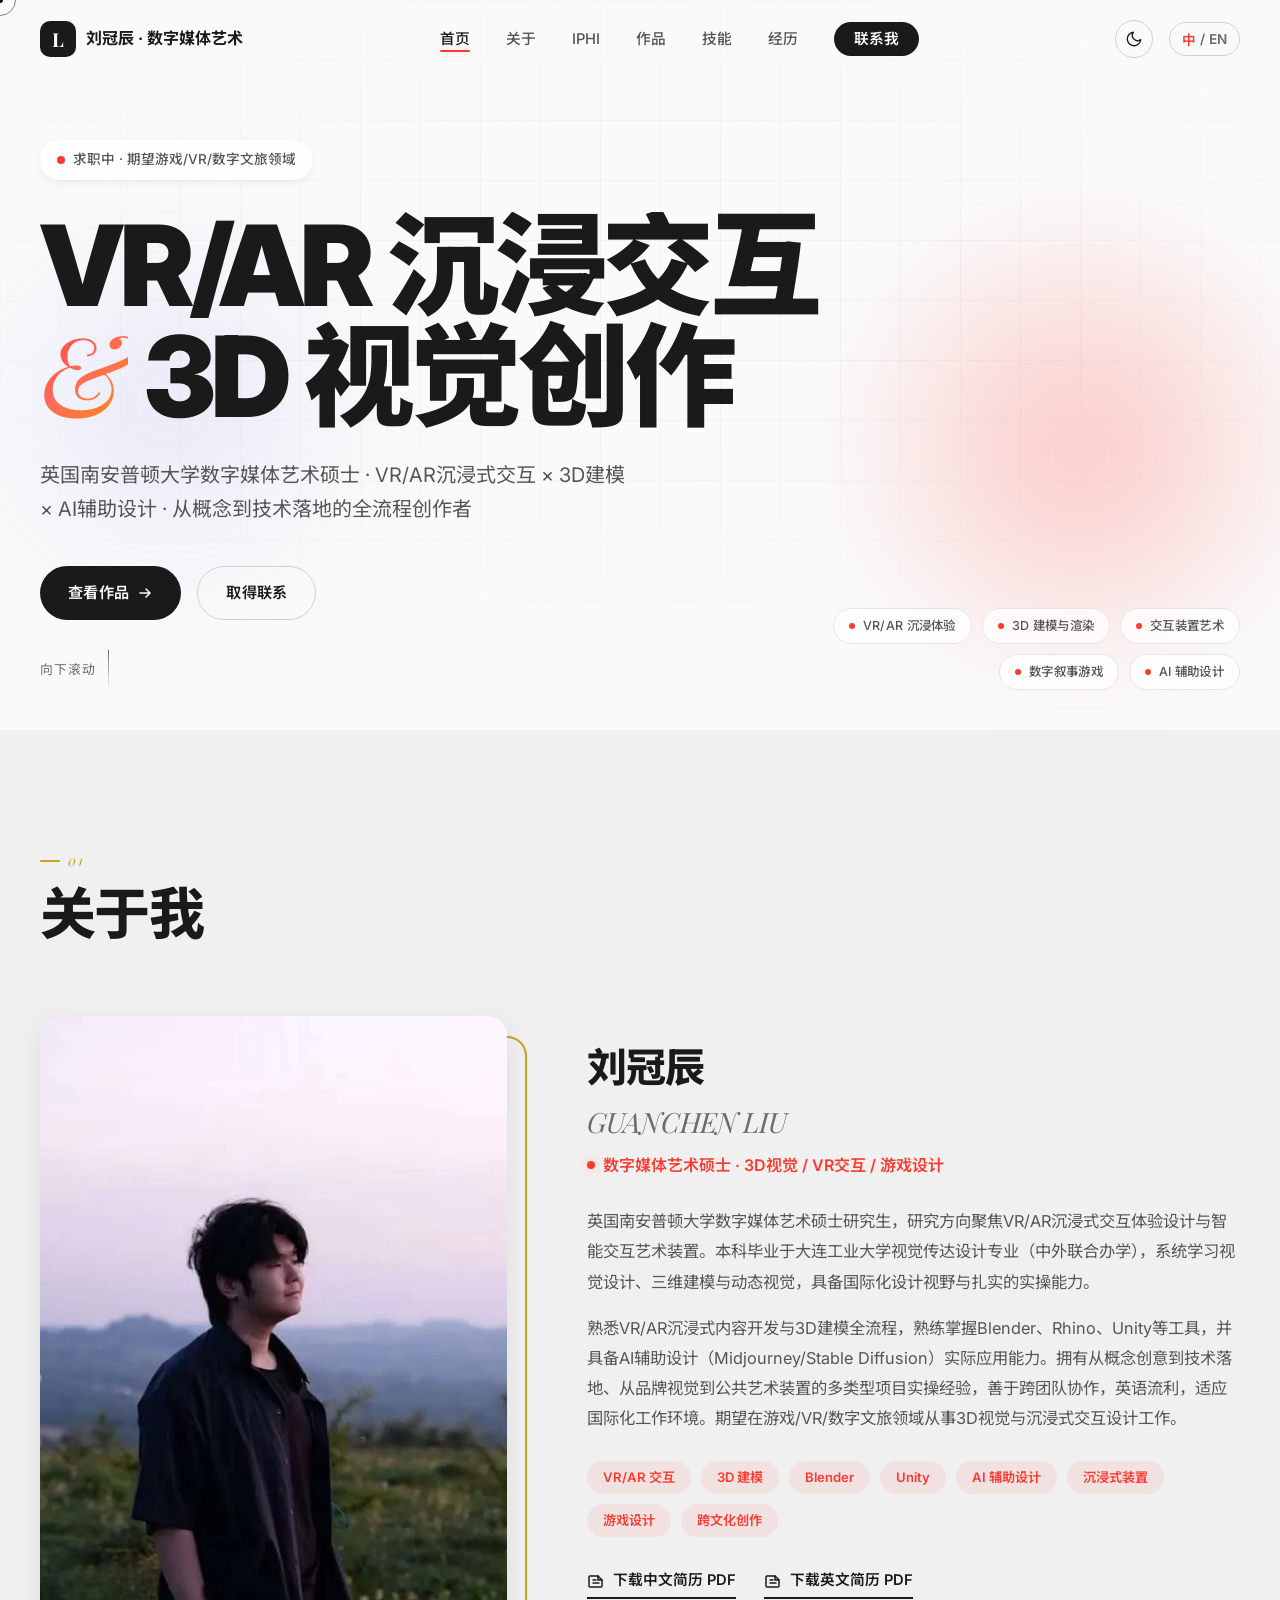
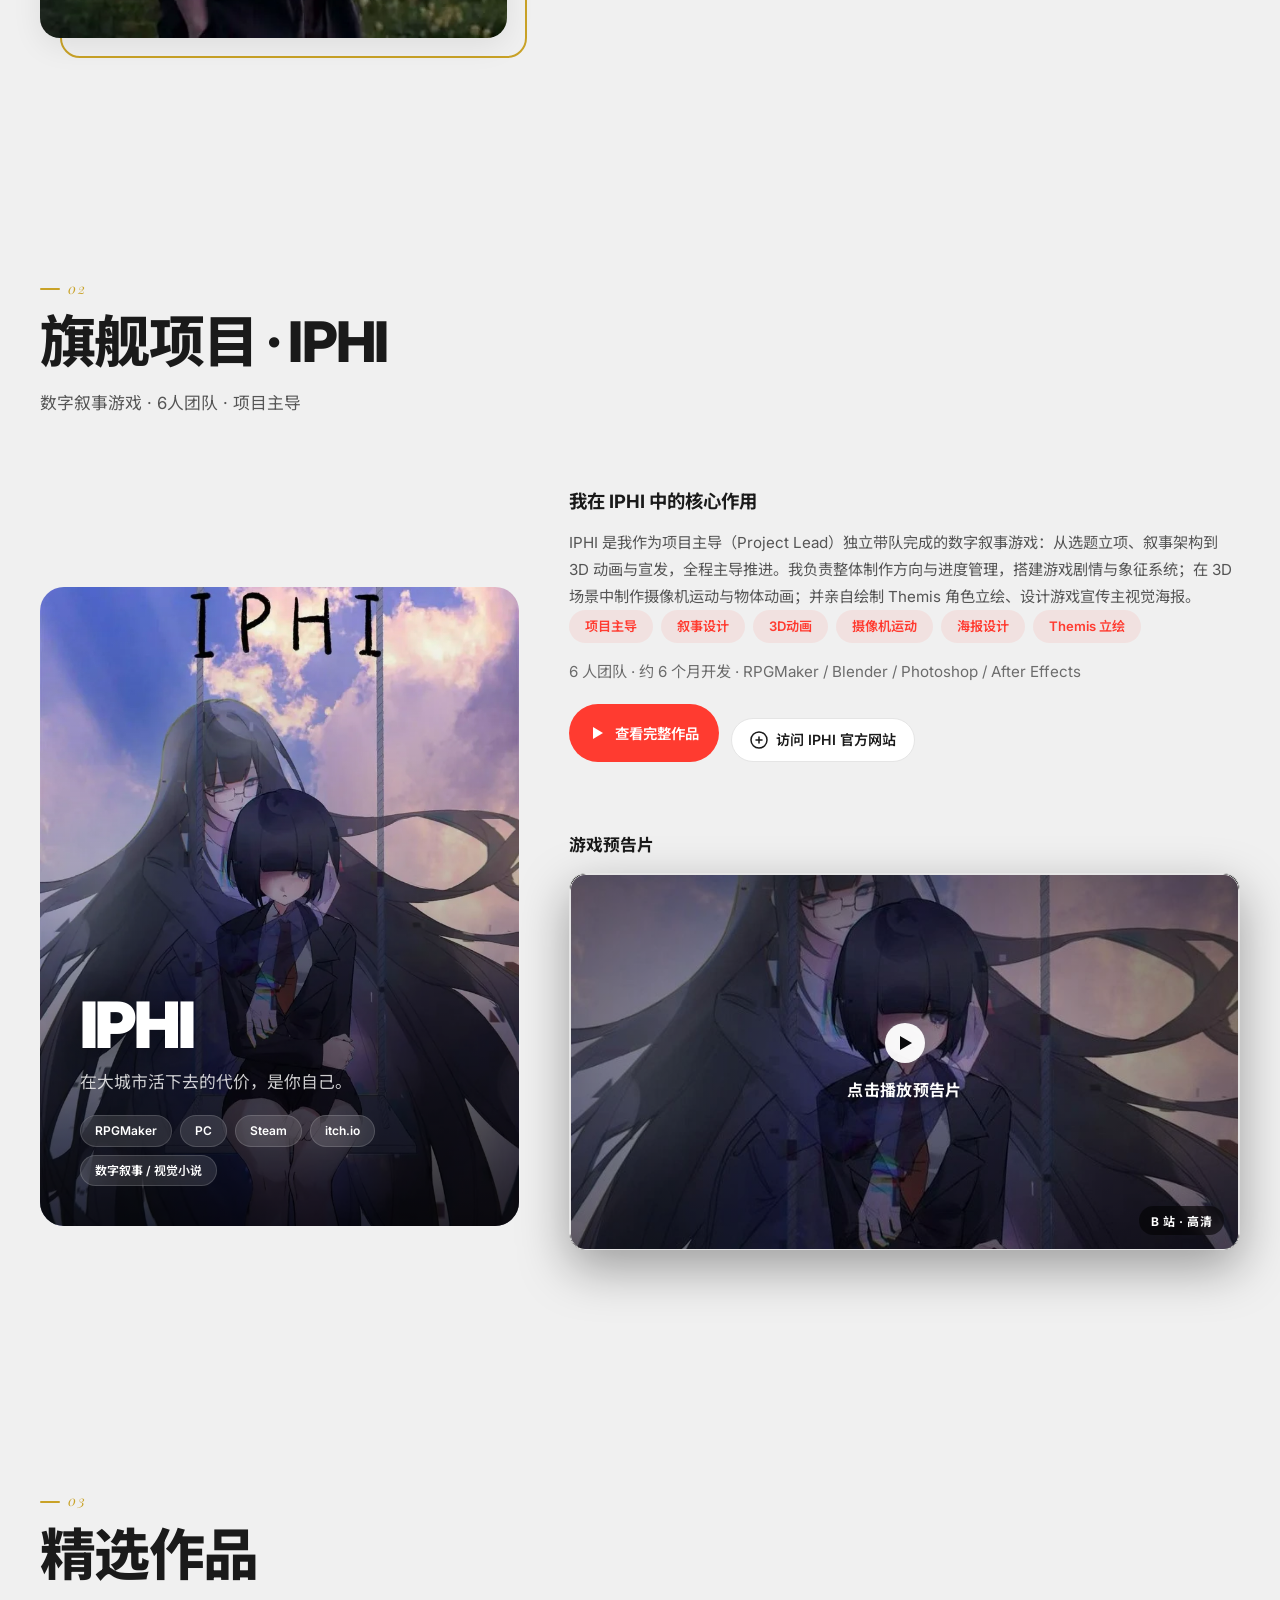
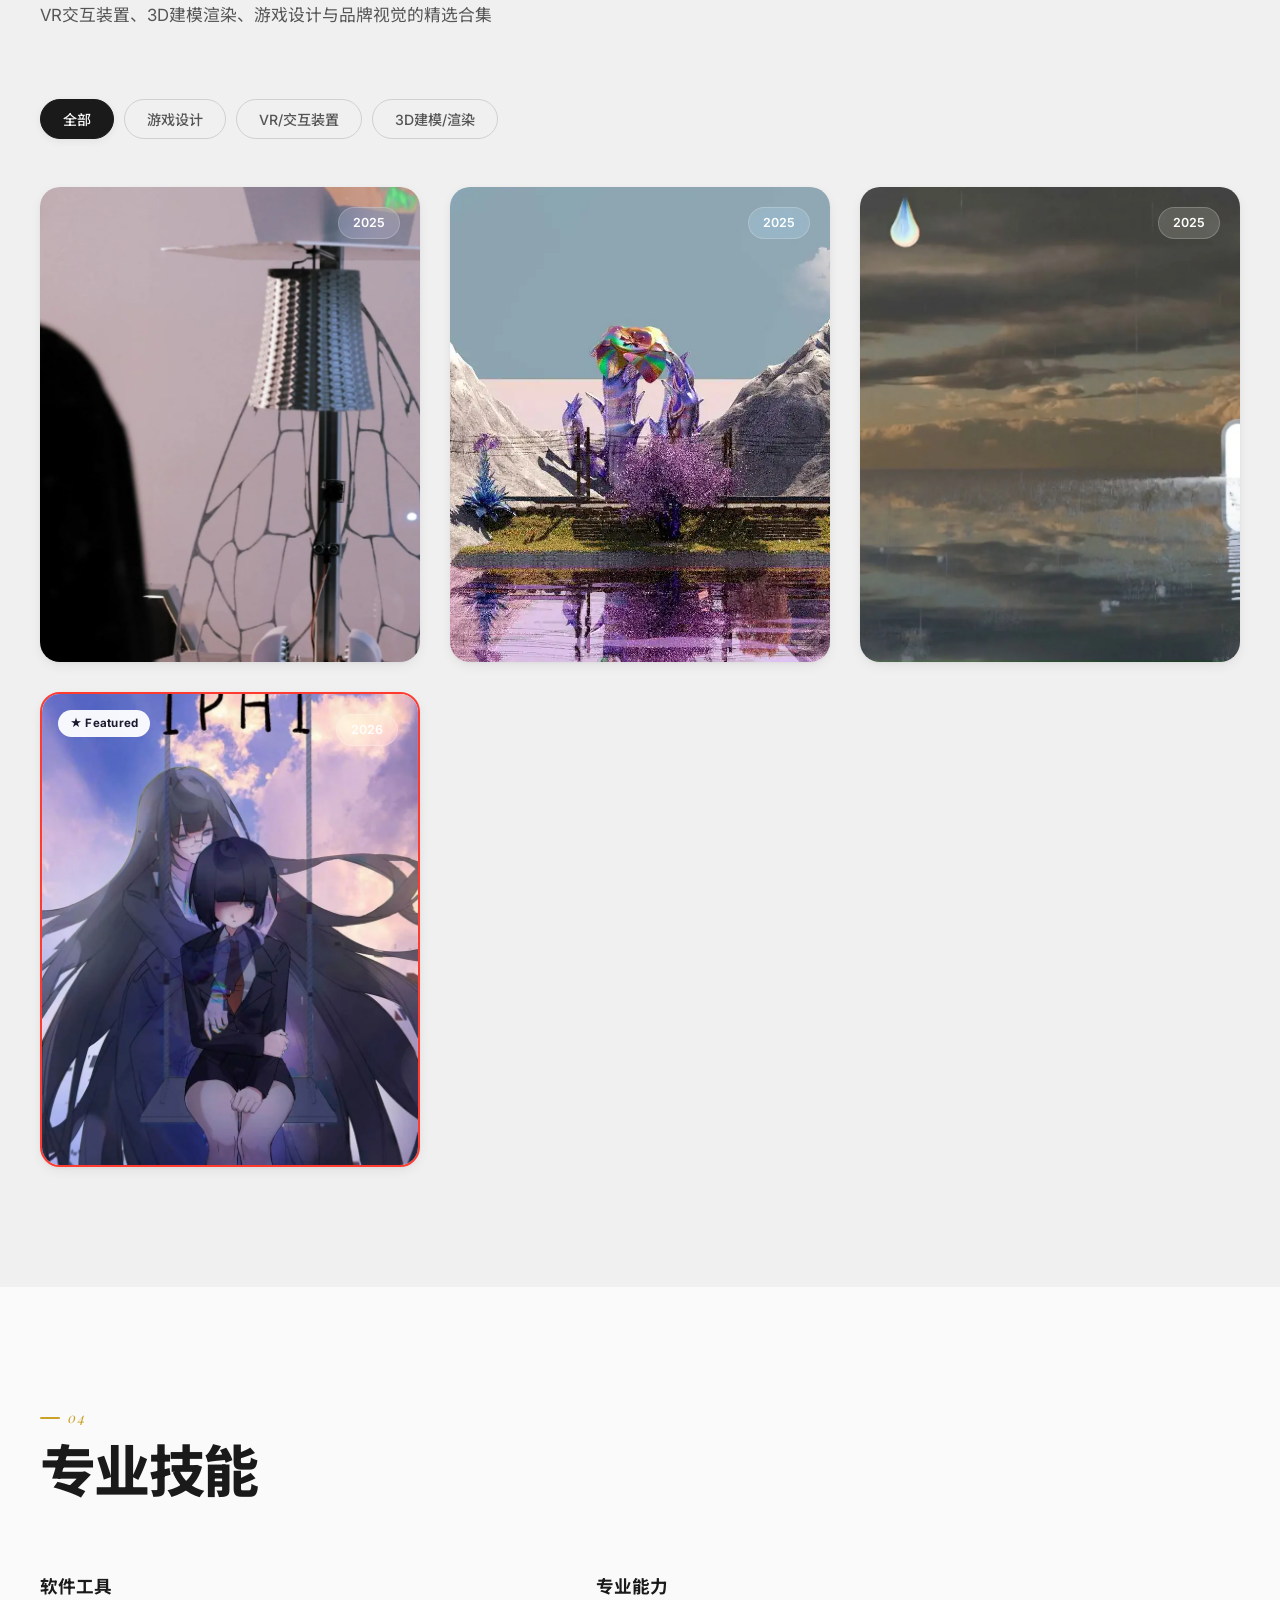
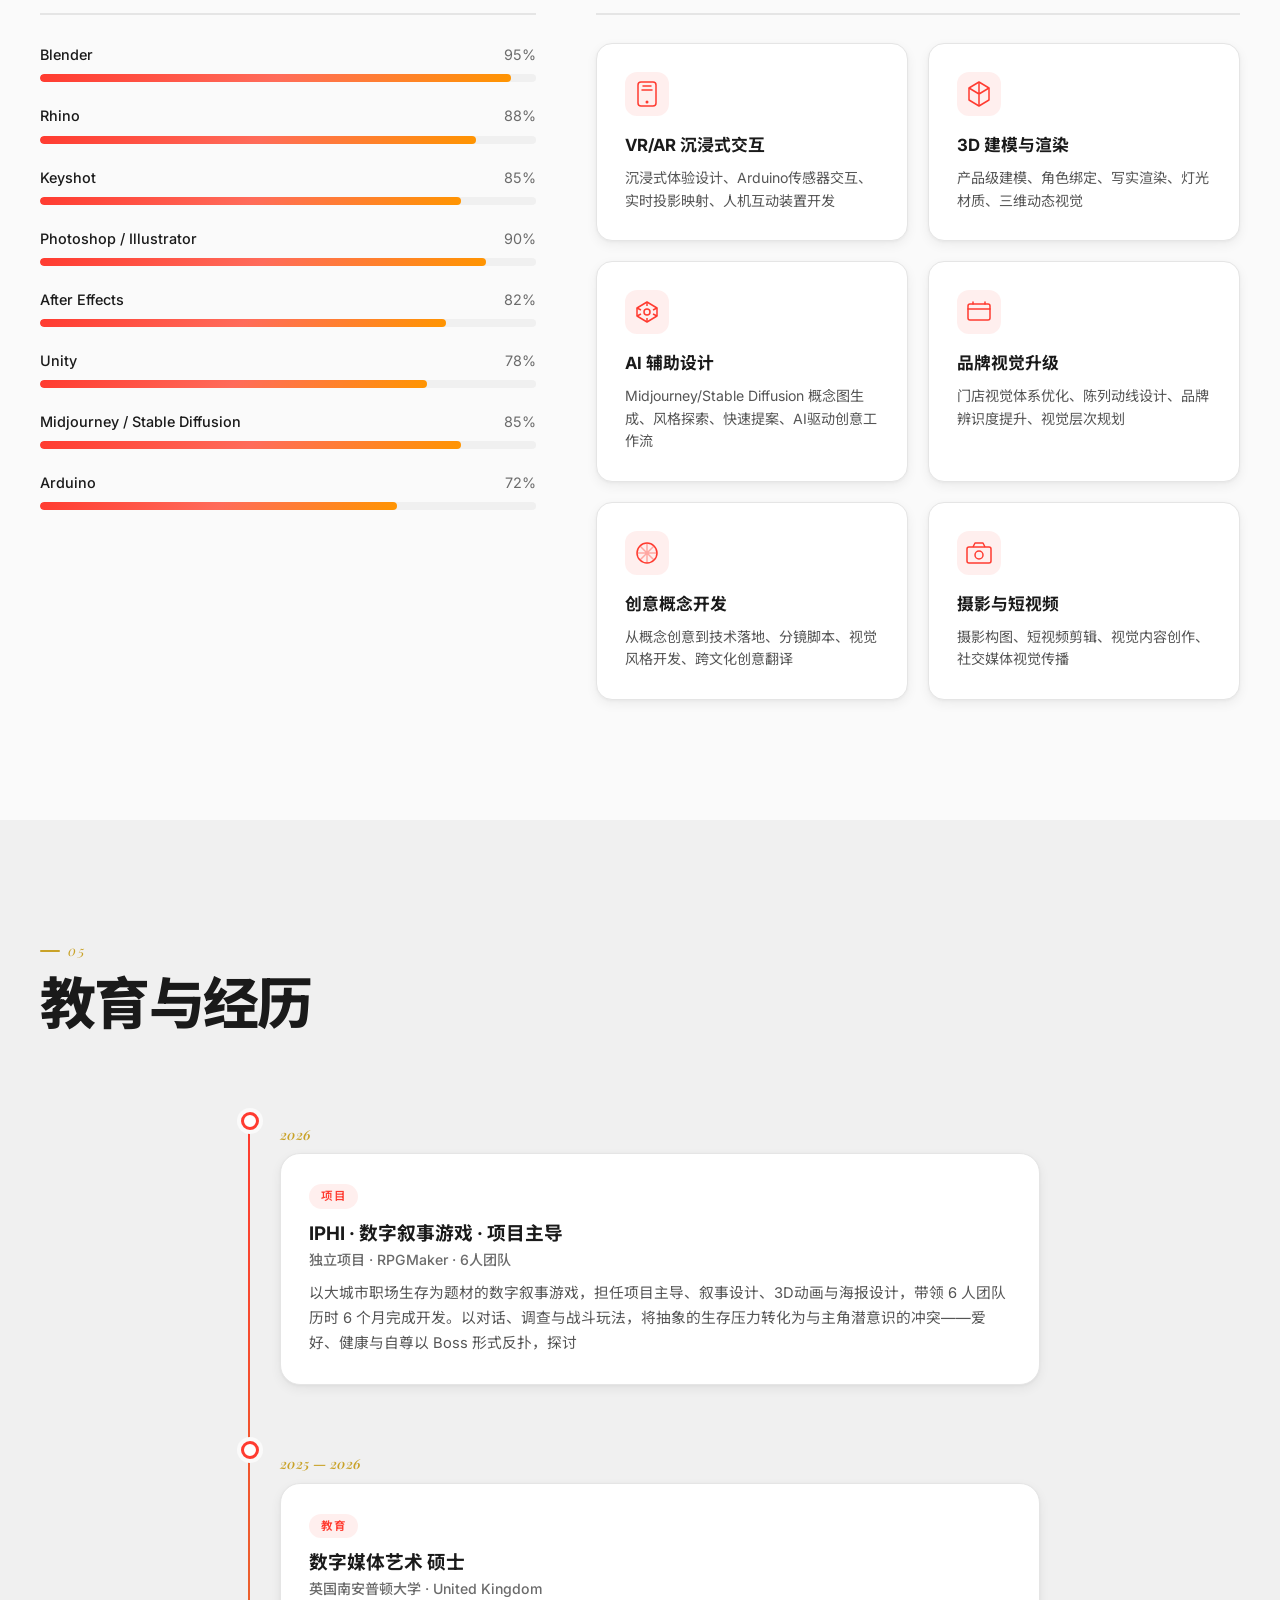
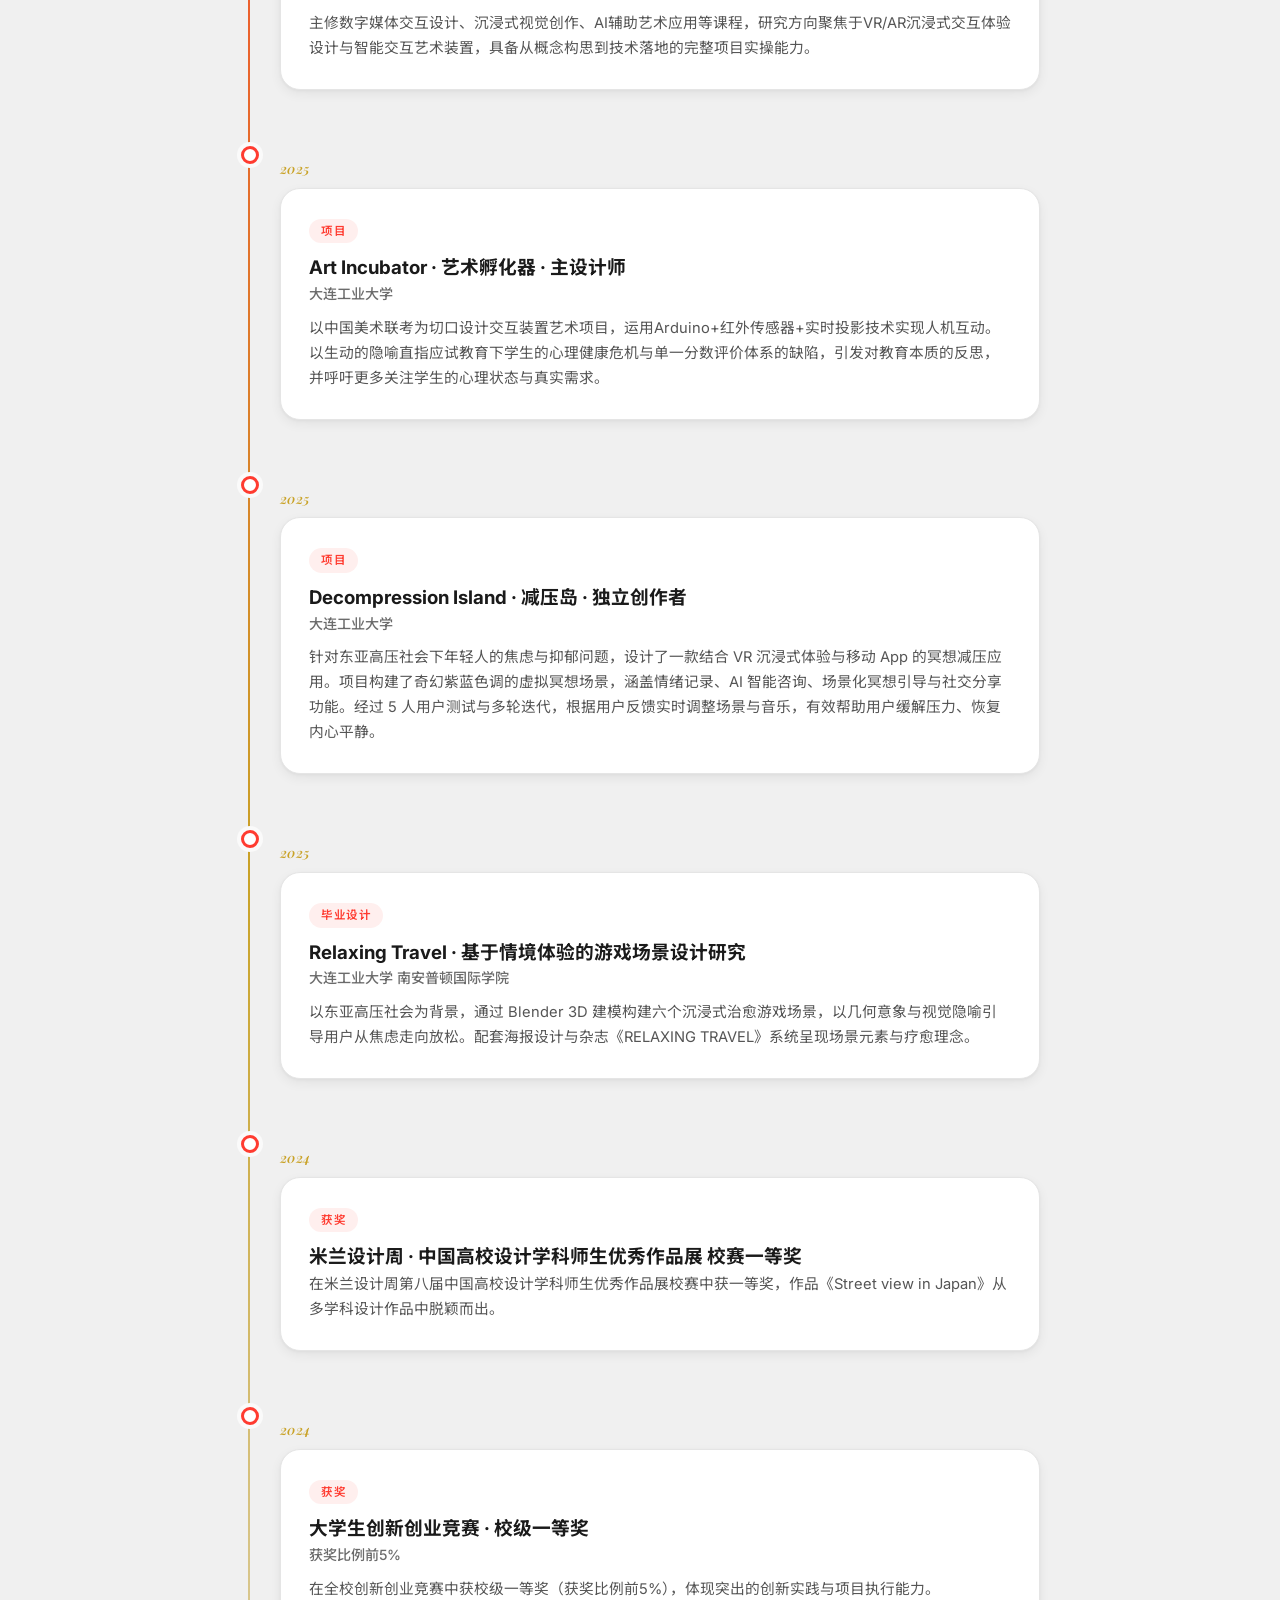
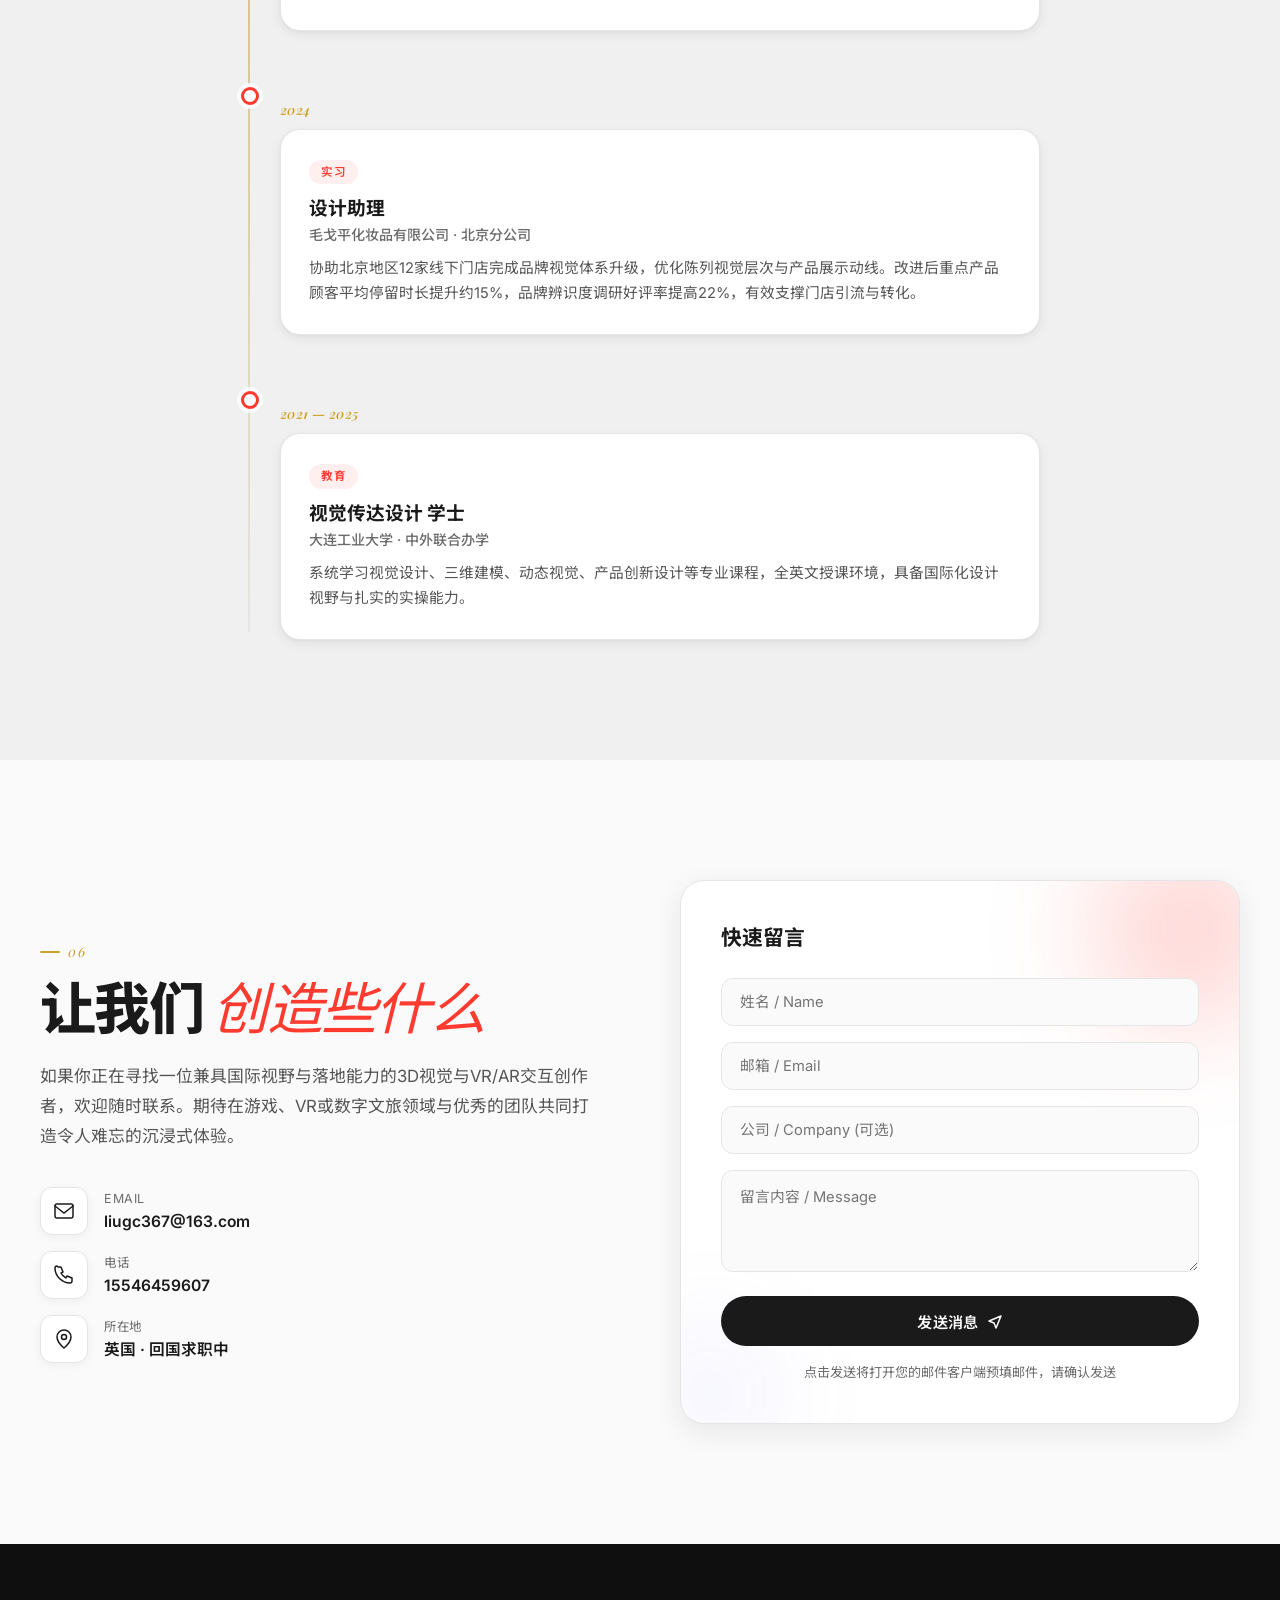
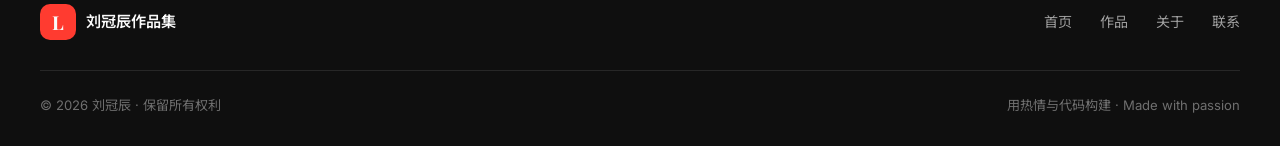
==== index.html @ d679db7a "修复：教育与经历时间线排版错误 - 重排脚本此前将 9 个 timeline-item 中 8 个误放到 .timeline 容器之外，导致失去时间线样式 - 已将全部 9 个 item 正确嵌套回 " ====
<!DOCTYPE html>
<html lang="zh-CN">
<head>
    <meta charset="UTF-8">
    <meta name="viewport" content="width=device-width, initial-scale=1.0">
    <meta name="description" content="刘冠辰 - 数字媒体艺术硕士 · VR/AR沉浸式交互 · 3D视觉设计 · 游戏设计">
    <title>刘冠辰 | 数字媒体艺术 · VR/3D设计作品集</title>
    <meta name="author" content="刘冠辰 / Guanchen Liu">
    <meta name="theme-color" id="themeColorMeta" content="#fafafa">
    <link rel="icon" href="data:image/svg+xml,%3Csvg xmlns='http://www.w3.org/2000/svg' viewBox='0 0 32 32'%3E%3Crect width='32' height='32' rx='7' fill='%231a1a1a'/%3E%3Ctext x='16' y='23' font-family='Georgia,serif' font-size='20' font-weight='700' fill='%23ff3b30' text-anchor='middle'%3EL%3C/text%3E%3C/svg%3E">
    <!-- Open Graph / 社交分享 -->
    <meta property="og:type" content="website">
    <meta property="og:url" content="https://liuyantop.github.io/liuguanchen/">
    <meta property="og:title" content="刘冠辰 | 数字媒体艺术 · VR/3D设计作品集">
    <meta property="og:description" content="英国南安普顿大学数字媒体艺术硕士 · VR/AR沉浸式交互 × 3D建模 × AI辅助设计">
    <meta property="og:image" content="https://liuyantop.github.io/liuguanchen/assets/iphi/poster.webp">
    <meta property="og:image:width" content="1200">
    <meta property="og:image:height" content="1600">
    <meta property="og:locale" content="zh_CN">
    <meta property="og:locale:alternate" content="en_US">
    <meta name="twitter:card" content="summary_large_image">
    <meta name="twitter:title" content="刘冠辰 | 数字媒体艺术 · VR/3D设计作品集">
    <meta name="twitter:description" content="英国南安普顿大学数字媒体艺术硕士 · VR/AR沉浸式交互 × 3D建模 × AI辅助设计">
    <meta name="twitter:image" content="https://liuyantop.github.io/liuguanchen/assets/iphi/poster.webp">
    <meta name="robots" content="index, follow">
    <link rel="canonical" href="https://liuyantop.github.io/liuguanchen/">
    <!-- hreflang：中英双语为同一页面，英文版通过 ?lang=en 直达 -->
    <link rel="alternate" hreflang="zh-CN" href="https://liuyantop.github.io/liuguanchen/">
    <link rel="alternate" hreflang="en" href="https://liuyantop.github.io/liuguanchen/?lang=en">
    <link rel="alternate" hreflang="x-default" href="https://liuyantop.github.io/liuguanchen/">
    <script>
        (function () {
            try {
                var t = localStorage.getItem('theme');
                if (!t) {
                    t = window.matchMedia('(prefers-color-scheme: dark)').matches ? 'dark' : 'light';
                }
                document.documentElement.setAttribute('data-theme', t);
            } catch (e) {}
        })();
    </script>
    <link rel="preconnect" href="https://fonts.googleapis.com">
    <link rel="preconnect" href="https://fonts.gstatic.com" crossorigin>
    <link href="https://fonts.googleapis.com/css2?family=Inter:wght@400;600;700;800;900&family=Noto+Sans+SC:wght@400;600;700;900&family=Playfair+Display:ital,wght@0,600;0,700;0,800;0,900;1,400&display=swap" rel="stylesheet">
    <link rel="stylesheet" href="css/style.min.css">
    <script type="application/ld+json" id="personSchema">
    {
      "@context": "https://schema.org",
      "@id": "https://liuyantop.github.io/liuguanchen/#person",
      "@type": "Person",
      "name": "刘冠辰",
      "alternateName": "Guanchen Liu",
      "jobTitle": "数字媒体艺术 / VR·3D 设计师",
      "url": "https://liuyantop.github.io/liuguanchen/",
      "image": "https://liuyantop.github.io/liuguanchen/assets/iphi/poster.webp",
      "email": "liugc367@163.com",
      "telephone": "+86 155 4645 9607",
      "alumniOf": {
        "@type": "CollegeOrUniversity",
        "name": "University of Southampton",
        "department": "Digital Media Art (MA)"
      },
      "knowsAbout": ["VR/AR", "3D建模", "Blender", "Unity", "游戏设计", "AI辅助设计", "沉浸式交互装置"]
    }
    </script>
    <script type="application/ld+json" id="websiteSchema">
    {
      "@context": "https://schema.org",
      "@type": "WebSite",
      "name": "刘冠辰 | 数字媒体艺术 · VR/3D设计作品集",
      "alternateName": "Guanchen Liu — Digital Media Art Portfolio",
      "url": "https://liuyantop.github.io/liuguanchen/",
      "description": "刘冠辰 — 英国南安普顿大学数字媒体艺术硕士，专注 VR/AR 沉浸式交互、3D 视觉设计与游戏设计的个人作品集。",
      "inLanguage": ["zh-CN", "en"],
      "publisher": { "@id": "https://liuyantop.github.io/liuguanchen/#person" }
    }
    </script>
    <script type="application/ld+json" id="worksSchema">
    {
      "@context": "https://schema.org",
      "@type": "ItemList",
      "name": "代表作品 / Selected Projects",
      "itemListElement": [
        {
          "@type": "CreativeWork",
          "position": 1,
          "name": "IPHI",
          "url": "https://liuyantop.github.io/liuguanchen/#iphi",
          "image": "https://liuyantop.github.io/liuguanchen/assets/iphi/poster.webp",
          "description": "一款以大城市职场生存为题材的数字叙事游戏，将过度工作的代价转化为与爱好、健康、自尊的象征性 Boss 战。",
          "genre": "Game Design / Digital Narrative",
          "datePublished": "2026",
          "creator": { "@id": "https://liuyantop.github.io/liuguanchen/#person" }
        },
        {
          "@type": "CreativeWork",
          "position": 2,
          "name": "Relaxing Travel · 基于情境体验的游戏场景设计研究",
          "url": "https://liuyantop.github.io/liuguanchen/#works",
          "image": "https://liuyantop.github.io/liuguanchen/assets/covers/BV1SvbS6YEiv.webp",
          "description": "通过 Blender 3D 建模构建六个沉浸式治愈空间，以几何意象与视觉隐喻引导用户从焦虑走向放松，并配套海报与杂志设计。",
          "genre": "3D Modeling / Digital Media",
          "datePublished": "2025",
          "creator": { "@id": "https://liuyantop.github.io/liuguanchen/#person" }
        },
        {
          "@type": "CreativeWork",
          "position": 3,
          "name": "Art Incubator · 艺术孵化器",
          "url": "https://liuyantop.github.io/liuguanchen/#works",
          "image": "https://liuyantop.github.io/liuguanchen/assets/covers/BV1NAbS6xEXT.webp",
          "description": "VR/交互装置：以中国美术联考为切口，通过红外感应与实时投影反思应试教育下的心理健康与单一评价体系。",
          "genre": "VR / Interactive Installation",
          "datePublished": "2025",
          "creator": { "@id": "https://liuyantop.github.io/liuguanchen/#person" }
        },
        {
          "@type": "CreativeWork",
          "position": 4,
          "name": "Decompression Island · 减压岛",
          "url": "https://liuyantop.github.io/liuguanchen/#works",
          "image": "https://liuyantop.github.io/liuguanchen/assets/decompression-island/scene-main.webp",
          "description": "结合 VR 沉浸式体验与移动 App 的冥想减压应用，覆盖情绪记录、AI 咨询、场景化冥想引导与社交分享。",
          "genre": "VR/AR App Design",
          "datePublished": "2025",
          "creator": { "@id": "https://liuyantop.github.io/liuguanchen/#person" }
        }
      ]
    }
    </script>
</head>
<body>

    <!-- 跳到主内容（键盘可访问性） -->
    <a href="#hero" class="skip-link">跳到主内容 / Skip to content</a>

    <!-- 禁用 JS 时的兜底：隐藏全屏 loader、显示所有 reveal 内容 -->
    <noscript>
        <style>
            .loader { display: none !important; }
            .reveal { opacity: 1 !important; transform: none !important; }
            .works-grid::before {
                content: '请启用 JavaScript 以查看完整作品集 / Please enable JavaScript to view works';
                display: block; grid-column: 1 / -1; padding: 40px;
                color: #555; text-align: center;
            }
        </style>
    </noscript>

    <!-- 加载画面 -->
    <div class="loader" id="loader">
        <div class="loader-text">
            <span class="loader-bracket">{</span>
            <span class="loader-name">Liu Guanchen</span>
            <span class="loader-bracket">}</span>
        </div>
        <div class="loader-bar"><div class="loader-progress"></div></div>
    </div>

    <!-- 自定义光标 -->
    <div class="cursor-dot" id="cursorDot"></div>
    <div class="cursor-ring" id="cursorRing"></div>

    <!-- 滚动进度条 -->
    <div class="scroll-progress" id="scrollProgress"></div>

    <!-- 导航栏 -->
    <nav class="navbar" id="navbar">
        <div class="nav-container">
            <a href="#hero" class="nav-logo">
                <span class="logo-mark">L</span>
                <span class="logo-text" data-zh="刘冠辰 · 数字媒体艺术" data-en="Guanchen Liu · Digital Media Art">刘冠辰 · 数字媒体艺术</span>
            </a>
            <ul class="nav-menu" id="navMenu">
                <li><a href="#hero" class="nav-link" data-zh="首页" data-en="Home">首页</a></li>
                <li><a href="#about" class="nav-link" data-zh="关于" data-en="About">关于</a></li>
                <li><a href="#iphi" class="nav-link" data-zh="IPHI" data-en="IPHI">IPHI</a></li>
                <li><a href="#works" class="nav-link" data-zh="作品" data-en="Works">作品</a></li>
                <li><a href="#skills" class="nav-link" data-zh="技能" data-en="Skills">技能</a></li>
                <li><a href="#journey" class="nav-link" data-zh="经历" data-en="Journey">经历</a></li>
                <li><a href="#contact" class="nav-link nav-cta" data-zh="联系我" data-en="Contact">联系我</a></li>
            </ul>
            <div class="nav-right">
                <button class="theme-toggle" id="themeToggle" aria-label="切换暗黑模式" title="切换暗黑模式">
                    <svg class="icon-moon" viewBox="0 0 24 24" fill="none" stroke="currentColor" stroke-width="1.8" stroke-linecap="round" stroke-linejoin="round">
                        <path d="M21 12.79A9 9 0 1 1 11.21 3 7 7 0 0 0 21 12.79z"/>
                    </svg>
                    <svg class="icon-sun" viewBox="0 0 24 24" fill="none" stroke="currentColor" stroke-width="1.8" stroke-linecap="round" stroke-linejoin="round">
                        <circle cx="12" cy="12" r="4.5"/>
                        <path d="M12 2v2.5M12 19.5V22M4.22 4.22l1.77 1.77M18.01 18.01l1.77 1.77M2 12h2.5M19.5 12H22M4.22 19.78l1.77-1.77M18.01 5.99l1.77-1.77"/>
                    </svg>
                </button>
                <button class="lang-toggle" id="langToggle">
                    <span class="lang-active">中</span>
                    <span class="lang-separator">/</span>
                    <span class="lang-inactive">EN</span>
                </button>
                <button class="hamburger" id="hamburger" aria-label="Menu">
                    <span></span><span></span><span></span>
                </button>
            </div>
        </div>
    </nav>

    <!-- 英雄区 -->
    <section class="hero" id="hero" tabindex="-1">
        <div class="hero-bg">
            <div class="hero-grid"></div>
            <div class="hero-glow"></div>
            <div class="hero-glow-2"></div>
        </div>
        <div class="hero-content">
            <div class="hero-tag reveal">
                <span class="tag-dot"></span>
                <span data-zh="求职中 · 期望游戏/VR/数字文旅领域" data-en="Open to Game / VR / Digital Tourism roles">求职中 · 期望游戏/VR/数字文旅领域</span>
            </div>
            <h1 class="hero-title">
                <span class="hero-line reveal" data-delay="100">
                    <span data-zh="VR/AR 沉浸交互" data-en="VR/AR Immersion">VR/AR 沉浸交互</span>
                </span>
                <span class="hero-line reveal" data-delay="250">
                    <span class="hero-amp">&</span>
                    <span data-zh="3D 视觉创作" data-en="3D Visual Creation">3D 视觉创作</span>
                </span>
            </h1>
            <p class="hero-subtitle reveal" data-delay="400" data-zh="英国南安普顿大学数字媒体艺术硕士 · VR/AR沉浸式交互 × 3D建模 × AI辅助设计 · 从概念到技术落地的全流程创作者" data-en="MA Digital Media Arts, University of Southampton · VR/AR Immersive Interaction × 3D Modeling × AI-Assisted Design · End-to-end creator from concept to execution">
                英国南安普顿大学数字媒体艺术硕士 · VR/AR沉浸式交互 × 3D建模 × AI辅助设计 · 从概念到技术落地的全流程创作者
            </p>
            <div class="hero-actions reveal" data-delay="550">
                <a href="#works" class="btn btn-primary">
                    <span data-zh="查看作品" data-en="View Works">查看作品</span>
                    <svg width="16" height="16" viewBox="0 0 16 16" fill="none"><path d="M3 8h10M9 4l4 4-4 4" stroke="currentColor" stroke-width="1.5" stroke-linecap="round" stroke-linejoin="round"/></svg>
                </a>
                <a href="#contact" class="btn btn-ghost" data-zh="取得联系" data-en="Get in Touch">取得联系</a>
            </div>
        </div>
        <div class="hero-chips reveal" data-delay="650">
            <span class="hero-chip" data-zh="VR/AR 沉浸体验" data-en="VR/AR Immersion">VR/AR 沉浸体验</span>
            <span class="hero-chip" data-zh="3D 建模与渲染" data-en="3D Modeling & Rendering">3D 建模与渲染</span>
            <span class="hero-chip" data-zh="交互装置艺术" data-en="Interactive Installation">交互装置艺术</span>
            <span class="hero-chip" data-zh="数字叙事游戏" data-en="Narrative Game Design">数字叙事游戏</span>
            <span class="hero-chip" data-zh="AI 辅助设计" data-en="AI-Assisted Design">AI 辅助设计</span>
        </div>
        <div class="hero-scroll reveal" data-delay="700">
            <span data-zh="向下滚动" data-en="Scroll down">向下滚动</span>
            <div class="scroll-line"></div>
        </div>
    </section>

    <!-- 关于 -->
    <section class="about section" id="about">
        <div class="container">
            <div class="section-header">
                <span class="section-num">01</span>
                <h2 class="section-title" data-zh="关于我" data-en="About Me">关于我</h2>
            </div>
            <div class="about-grid">
                <div class="about-photo-wrap">
                    <div class="about-photo">
                        <picture>
                            <source srcset="assets/profile.webp" type="image/webp">
                            <img src="assets/profile.jpg" alt="刘冠辰 / Guanchen Liu" class="profile-img"
                                 loading="lazy" decoding="async"
                                 onerror="this.parentElement.style.display='none';this.parentElement.nextElementSibling.style.display='flex'">
                        </picture>
                        <div class="photo-placeholder" style="display:none">
                            <svg width="64" height="64" viewBox="0 0 64 64" fill="none">
                                <circle cx="32" cy="24" r="12" stroke="currentColor" stroke-width="2"/>
                                <path d="M12 56c0-11 9-20 20-20s20 9 20 20" stroke="currentColor" stroke-width="2" stroke-linecap="round"/>
                            </svg>
                            <p data-zh="放置你的照片" data-en="Place your photo here">放置你的照片</p>
                            <p class="photo-hint" data-zh="建议尺寸 600×800" data-en="Recommended: 600×800">建议尺寸 600×800</p>
                        </div>
                    </div>
                    <div class="about-photo-deco"></div>
                </div>
                <div class="about-text">
                    <h3 class="about-name">
                        <span class="about-name-zh">刘冠辰</span>
                        <span class="about-name-en">GUANCHEN LIU</span>
                    </h3>
                    <p class="about-role" data-zh="数字媒体艺术硕士 · 3D视觉 / VR交互 / 游戏设计" data-en="MA Digital Media Arts · 3D Visual / VR Interaction / Game Design">
                        数字媒体艺术硕士 · 3D视觉 / VR交互 / 游戏设计
                    </p>
                    <div class="about-bio">
                        <p data-zh="英国南安普顿大学数字媒体艺术硕士研究生，研究方向聚焦VR/AR沉浸式交互体验设计与智能交互艺术装置。本科毕业于大连工业大学视觉传达设计专业（中外联合办学），系统学习视觉设计、三维建模与动态视觉，具备国际化设计视野与扎实的实操能力。" data-en="Pursuing MA in Digital Media Arts at the University of Southampton (UK), with research focused on VR/AR immersive interactive experience design and intelligent interactive art installations. Earned BA in Visual Communication Design from Dalian Polytechnic University (Sino-foreign joint program), building a solid foundation in visual design, 3D modeling, and motion graphics with a global perspective.">
                            英国南安普顿大学数字媒体艺术硕士研究生，研究方向聚焦VR/AR沉浸式交互体验设计与智能交互艺术装置。本科毕业于大连工业大学视觉传达设计专业（中外联合办学），系统学习视觉设计、三维建模与动态视觉，具备国际化设计视野与扎实的实操能力。
                        </p>
                        <p data-zh="熟悉VR/AR沉浸式内容开发与3D建模全流程，熟练掌握Blender、Rhino、Unity等工具，并具备AI辅助设计（Midjourney/Stable Diffusion）实际应用能力。拥有从概念创意到技术落地、从品牌视觉到公共艺术装置的多类型项目实操经验，善于跨团队协作，英语流利，适应国际化工作环境。期望在游戏/VR/数字文旅领域从事3D视觉与沉浸式交互设计工作。" data-en="Proficient in VR/AR immersive content development and the full 3D modeling pipeline, with expertise in Blender, Rhino, Unity, and AI-assisted design tools (Midjourney / Stable Diffusion). Hands-on experience spanning brand visuals, public art installations, and product innovation. Fluent in English, collaborative across teams, and ready to contribute high-quality creative and technical support in game, VR, or digital tourism sectors.">
                            熟悉VR/AR沉浸式内容开发与3D建模全流程，熟练掌握Blender、Rhino、Unity等工具，并具备AI辅助设计（Midjourney/Stable Diffusion）实际应用能力。拥有从概念创意到技术落地、从品牌视觉到公共艺术装置的多类型项目实操经验，善于跨团队协作，英语流利，适应国际化工作环境。期望在游戏/VR/数字文旅领域从事3D视觉与沉浸式交互设计工作。
                        </p>
                    </div>
                    <div class="about-tags">
                        <span class="tag" data-zh="VR/AR 交互" data-en="VR/AR Interaction">VR/AR 交互</span>
                        <span class="tag" data-zh="3D 建模" data-en="3D Modeling">3D 建模</span>
                        <span class="tag" data-zh="Blender" data-en="Blender">Blender</span>
                        <span class="tag" data-zh="Unity" data-en="Unity">Unity</span>
                        <span class="tag" data-zh="AI 辅助设计" data-en="AI-Assisted Design">AI 辅助设计</span>
                        <span class="tag" data-zh="沉浸式装置" data-en="Immersive Installation">沉浸式装置</span>
                        <span class="tag" data-zh="游戏设计" data-en="Game Design">游戏设计</span>
                        <span class="tag" data-zh="跨文化创作" data-en="Cross-cultural Creation">跨文化创作</span>
                    </div>
                    <div class="about-resume-group">
                        <a href="assets/resume-zh.pdf" class="about-resume" data-file="resume-zh.pdf" download target="_blank" rel="noopener noreferrer">
                            <svg width="18" height="18" viewBox="0 0 18 18" fill="none"><path d="M3 4h8l4 4v6a1 1 0 01-1 1H3a1 1 0 01-1-1V5a1 1 0 011-1z" stroke="currentColor" stroke-width="1.5"/><path d="M11 4v4h4M6 11h6M6 8h3" stroke="currentColor" stroke-width="1.5" stroke-linecap="round"/></svg>
                            <span data-zh="下载中文简历 PDF" data-en="Download CV (CN)">下载中文简历 PDF</span>
                        </a>
                        <a href="assets/resume-en.pdf" class="about-resume" data-file="resume-en.pdf" download target="_blank" rel="noopener noreferrer">
                            <svg width="18" height="18" viewBox="0 0 18 18" fill="none"><path d="M3 4h8l4 4v6a1 1 0 01-1 1H3a1 1 0 01-1-1V5a1 1 0 011-1z" stroke="currentColor" stroke-width="1.5"/><path d="M11 4v4h4M6 11h6M6 8h3" stroke="currentColor" stroke-width="1.5" stroke-linecap="round"/></svg>
                            <span data-zh="下载英文简历 PDF" data-en="Download CV (EN)">下载英文简历 PDF</span>
                        </a>
                    </div>
                </div>
            </div>
        </div>
    </section>

    <!-- IPHI 特色游戏项目 -->
    <section class="featured-game section" id="iphi">
        <div class="container">
            <div class="section-header">
                <span class="section-num">02</span>
                <h2 class="section-title" data-zh="旗舰项目 · IPHI" data-en="Flagship Project · IPHI">旗舰项目 · IPHI</h2>
                <p class="section-desc" data-zh="数字叙事游戏 · 6人团队 · 项目主导" data-en="Digital Narrative Game · 6-Person Team · Project Lead">
                    数字叙事游戏 · 6人团队 · 项目主导
                </p>
            </div>
            <div class="iphi-showcase">
                <div class="iphi-visual">
                    <picture>
                        <source srcset="assets/iphi/poster.webp" type="image/webp">
                        <img src="assets/iphi/poster.jpg" alt="IPHI poster" class="iphi-visual-img" loading="lazy" decoding="async">
                    </picture>
                    <div class="iphi-visual-overlay"></div>
                    <div class="iphi-visual-content">
                        <h3 class="iphi-title">IPHI</h3>
                        <p class="iphi-tagline" data-zh="在大城市活下去的代价，是你自己。" data-en="The cost of surviving in a big city is yourself.">在大城市活下去的代价，是你自己。</p>
                    <div class="iphi-meta-row">
                        <span class="iphi-badge">RPGMaker</span>
                        <span class="iphi-badge">PC</span>
                        <span class="iphi-badge">Steam</span>
                        <span class="iphi-badge">itch.io</span>
                        <span class="iphi-badge" data-zh="数字叙事 / 视觉小说" data-en="Digital Narrative / Visual Novel">数字叙事 / 视觉小说</span>
                    </div>
                    </div>
                </div>
                <div class="iphi-body">
                    <div class="iphi-intro">
                        <h4 data-zh="我在 IPHI 中的核心作用" data-en="My Core Role in IPHI">我在 IPHI 中的核心作用</h4>
                        <p class="iphi-lead" data-zh="IPHI 是我作为项目主导（Project Lead）独立带队完成的数字叙事游戏：从选题立项、叙事架构到 3D 动画与宣发，全程主导推进。我负责整体制作方向与进度管理，搭建游戏剧情与象征系统；在 3D 场景中制作摄像机运动与物体动画；并亲自绘制 Themis 角色立绘、设计游戏宣传主视觉海报。" data-en="IPHI is a digital narrative game I led end-to-end as Project Lead — from concept and narrative architecture to 3D animation and promotion. I owned the overall direction and production schedule, built the story and its symbolic system, authored camera movement and object animation in 3D scenes, and personally illustrated the Themis character portrait and the game's key art poster.">
                            IPHI 是我作为项目主导（Project Lead）独立带队完成的数字叙事游戏：从选题立项、叙事架构到 3D 动画与宣发，全程主导推进。我负责整体制作方向与进度管理，搭建游戏剧情与象征系统；在 3D 场景中制作摄像机运动与物体动画；并亲自绘制 Themis 角色立绘、设计游戏宣传主视觉海报。
                        </p>
                        <div class="iphi-role-tags">
                            <span class="iphi-role-tag" data-zh="项目主导" data-en="Project Lead">项目主导</span>
                            <span class="iphi-role-tag" data-zh="叙事设计" data-en="Narrative Design">叙事设计</span>
                            <span class="iphi-role-tag" data-zh="3D动画" data-en="3D Animation">3D动画</span>
                            <span class="iphi-role-tag" data-zh="摄像机运动" data-en="Camera Movement">摄像机运动</span>
                            <span class="iphi-role-tag" data-zh="海报设计" data-en="Poster Design">海报设计</span>
                            <span class="iphi-role-tag" data-zh="Themis 立绘" data-en="Themis Portrait">Themis 立绘</span>
                        </div>
                        <p class="iphi-meta-line" data-zh="6 人团队 · 约 6 个月开发 · RPGMaker / Blender / Photoshop / After Effects" data-en="6-person team · ~6 months dev · RPGMaker / Blender / Photoshop / After Effects">
                            6 人团队 · 约 6 个月开发 · RPGMaker / Blender / Photoshop / After Effects
                        </p>
                        <div class="iphi-cta-row">
                            <button class="iphi-detail-btn" data-open-work="5">
                                <svg width="18" height="18" viewBox="0 0 18 18" fill="none"><path d="M4 3l10 6-10 6V3z" fill="currentColor"/></svg>
                                <span data-zh="查看完整作品" data-en="View Full Project">查看完整作品</span>
                            </button>
                            <a href="https://iphi-project-2026.netlify.app/" target="_blank" rel="noopener noreferrer" class="iphi-official-link">
                                <svg width="18" height="18" viewBox="0 0 18 18" fill="none"><path d="M9 1C4.58 1 1 4.58 1 9s3.58 8 8 8 8-3.58 8-8-3.58-8-8-8z" stroke="currentColor" stroke-width="1.5"/><path d="M6 9h6M9 6v6" stroke="currentColor" stroke-width="1.5" stroke-linecap="round"/></svg>
                                <span data-zh="访问 IPHI 官方网站" data-en="Visit IPHI Official Website">访问 IPHI 官方网站</span>
                            </a>
                        </div>
                    </div>
                    <!-- 游戏预告片（占位卡片：用户点击播放按钮后才注入 B 站 iframe，避免进页自动出声） -->
                    <div class="iphi-trailer reveal">
                        <h4 data-zh="游戏预告片" data-en="Game Trailer">游戏预告片</h4>
                        <div class="iphi-trailer-frame" id="iphiTrailerFrame">
                            <button type="button" class="trailer-placeholder" id="trailerPlayBtn" aria-label="播放 IPHI 预告片">
                                <picture>
                                    <source srcset="assets/covers/BV1eKbD6GEkL.webp" type="image/webp">
                                    <img src="assets/covers/BV1eKbD6GEkL.jpg" alt="IPHI Trailer cover" class="trailer-placeholder-img" loading="lazy" decoding="async">
                                </picture>
                                <span class="trailer-placeholder-play">
                                    <svg width="40" height="40" viewBox="0 0 40 40" fill="none" aria-hidden="true">
                                        <circle cx="20" cy="20" r="20" fill="currentColor" opacity="0.95"/>
                                        <path d="M27 20l-12 7V13l12 7z" fill="#0a0a0c"/>
                                    </svg>
                                    <span class="trailer-placeholder-text" data-zh="点击播放预告片" data-en="Click to play trailer">点击播放预告片</span>
                                </span>
                                <span class="trailer-placeholder-badge" data-zh="B 站 · 高清" data-en="Bilibili · HD">B 站 · 高清</span>
                            </button>
                        </div>
                    </div>
                </div>
            </div>
        </div>
    </section>

    <!-- 作品集 -->
    <section class="works section" id="works">
        <div class="container">
            <div class="section-header">
                <span class="section-num">03</span>
                <h2 class="section-title" data-zh="精选作品" data-en="Selected Works">精选作品</h2>
                <p class="section-desc" data-zh="VR交互装置、3D建模渲染、游戏设计与品牌视觉的精选合集" data-en="A curated collection of VR installations, 3D renders, game designs, and brand visuals">
                    VR交互装置、3D建模渲染、游戏设计与品牌视觉的精选合集
                </p>
            </div>
            <div class="works-filter">
                <button class="filter-btn active" data-filter="all" data-zh="全部" data-en="All">全部</button>
                <button class="filter-btn" data-filter="game" data-zh="游戏设计" data-en="Game Design">游戏设计</button>
                <button class="filter-btn" data-filter="vr" data-zh="VR/交互装置" data-en="VR / Interaction">VR/交互装置</button>
                <button class="filter-btn" data-filter="3d" data-zh="3D建模/渲染" data-en="3D / Rendering">3D建模/渲染</button>
            </div>
            <div class="works-grid" id="worksGrid">
                <!-- 作品卡片由 JS 动态生成 -->
            </div>
        </div>
    </section>

    <!-- 作品详情弹窗 -->
    <div class="work-modal" id="workModal" role="dialog" aria-modal="true" aria-labelledby="modalTitle" aria-hidden="true">
        <div class="modal-overlay" id="modalOverlay"></div>
        <button class="modal-back" id="modalBack" aria-label="返回">
            <svg width="20" height="20" viewBox="0 0 24 24" fill="none"><path d="M15 18l-6-6 6-6" stroke="currentColor" stroke-width="2.2" stroke-linecap="round" stroke-linejoin="round"/></svg>
            <span>返回</span>
        </button>
        <div class="modal-content">
            <button class="modal-close" id="modalClose" aria-label="Close">
                <svg width="24" height="24" viewBox="0 0 24 24" fill="none"><path d="M6 6l12 12M18 6L6 18" stroke="currentColor" stroke-width="2" stroke-linecap="round"/></svg>
            </button>
            <div class="modal-body" id="modalBody">
                <!-- 内容由 JS 注入 -->
            </div>
        </div>
    </div>

    <!-- 技能 -->
    <section class="skills section" id="skills">
        <div class="container">
            <div class="section-header">
                <span class="section-num">04</span>
                <h2 class="section-title" data-zh="专业技能" data-en="Skills & Tools">专业技能</h2>
            </div>
            <div class="skills-grid">
                <div class="skill-category">
                    <h3 class="skill-cat-title" data-zh="软件工具" data-en="Software & Tools">软件工具</h3>
                    <div class="skill-list">
                        <div class="skill-item">
                            <div class="skill-info"><span>Blender</span><span class="skill-pct">95%</span></div>
                            <div class="skill-bar"><div class="skill-fill" data-level="95"></div></div>
                        </div>
                        <div class="skill-item">
                            <div class="skill-info"><span>Rhino</span><span class="skill-pct">88%</span></div>
                            <div class="skill-bar"><div class="skill-fill" data-level="88"></div></div>
                        </div>
                        <div class="skill-item">
                            <div class="skill-info"><span>Keyshot</span><span class="skill-pct">85%</span></div>
                            <div class="skill-bar"><div class="skill-fill" data-level="85"></div></div>
                        </div>
                        <div class="skill-item">
                            <div class="skill-info"><span>Photoshop / Illustrator</span><span class="skill-pct">90%</span></div>
                            <div class="skill-bar"><div class="skill-fill" data-level="90"></div></div>
                        </div>
                        <div class="skill-item">
                            <div class="skill-info"><span>After Effects</span><span class="skill-pct">82%</span></div>
                            <div class="skill-bar"><div class="skill-fill" data-level="82"></div></div>
                        </div>
                        <div class="skill-item">
                            <div class="skill-info"><span>Unity</span><span class="skill-pct">78%</span></div>
                            <div class="skill-bar"><div class="skill-fill" data-level="78"></div></div>
                        </div>
                        <div class="skill-item">
                            <div class="skill-info"><span>Midjourney / Stable Diffusion</span><span class="skill-pct">85%</span></div>
                            <div class="skill-bar"><div class="skill-fill" data-level="85"></div></div>
                        </div>
                        <div class="skill-item">
                            <div class="skill-info"><span>Arduino</span><span class="skill-pct">72%</span></div>
                            <div class="skill-bar"><div class="skill-fill" data-level="72"></div></div>
                        </div>
                    </div>
                </div>
                <div class="skill-category">
                    <h3 class="skill-cat-title" data-zh="专业能力" data-en="Professional Skills">专业能力</h3>
                    <div class="skill-cards">
                        <div class="skill-card">
                            <div class="skill-card-icon">
                                <svg width="28" height="28" viewBox="0 0 28 28" fill="none"><rect x="5" y="2" width="18" height="24" rx="3" stroke="currentColor" stroke-width="1.5"/><circle cx="14" cy="22" r="1.5" fill="currentColor"/><path d="M10 6h8M9 10h10" stroke="currentColor" stroke-width="1.5" stroke-linecap="round"/></svg>
                            </div>
                            <h4 data-zh="VR/AR 沉浸式交互" data-en="VR/AR Immersive Interaction">VR/AR 沉浸式交互</h4>
                            <p data-zh="沉浸式体验设计、Arduino传感器交互、实时投影映射、人机互动装置开发" data-en="Immersive experience design, Arduino sensor interaction, real-time projection mapping, human-computer interactive installation">沉浸式体验设计、Arduino传感器交互、实时投影映射、人机互动装置开发</p>
                        </div>
                        <div class="skill-card">
                            <div class="skill-card-icon">
                                <svg width="28" height="28" viewBox="0 0 28 28" fill="none"><path d="M14 2L4 8v12l10 6 10-6V8z" stroke="currentColor" stroke-width="1.5" stroke-linejoin="round"/><path d="M14 2v24M4 8l10 6 10-6" stroke="currentColor" stroke-width="1.5" stroke-linejoin="round"/></svg>
                            </div>
                            <h4 data-zh="3D 建模与渲染" data-en="3D Modeling & Rendering">3D 建模与渲染</h4>
                            <p data-zh="产品级建模、角色绑定、写实渲染、灯光材质、三维动态视觉" data-en="Product-grade modeling, character rigging, photorealistic rendering, lighting & materials, 3D motion visuals">产品级建模、角色绑定、写实渲染、灯光材质、三维动态视觉</p>
                        </div>
                        <div class="skill-card">
                            <div class="skill-card-icon">
                                <svg width="28" height="28" viewBox="0 0 28 28" fill="none"><path d="M14 4l10 6v8l-10 6-10-6v-8z" stroke="currentColor" stroke-width="1.5" stroke-linejoin="round"/><circle cx="14" cy="14" r="3" stroke="currentColor" stroke-width="1.5"/><path d="M14 4v4M14 20v4M4 10l4 2M24 10l-4 2M4 18l4-2M24 18l-4-2" stroke="currentColor" stroke-width="1.5"/></svg>
                            </div>
                            <h4 data-zh="AI 辅助设计" data-en="AI-Assisted Design">AI 辅助设计</h4>
                            <p data-zh="Midjourney/Stable Diffusion 概念图生成、风格探索、快速提案、AI驱动创意工作流" data-en="Midjourney / Stable Diffusion concept generation, style exploration, rapid pitching, AI-driven creative workflow">Midjourney/Stable Diffusion 概念图生成、风格探索、快速提案、AI驱动创意工作流</p>
                        </div>
                        <div class="skill-card">
                            <div class="skill-card-icon">
                                <svg width="28" height="28" viewBox="0 0 28 28" fill="none"><rect x="3" y="6" width="22" height="16" rx="2" stroke="currentColor" stroke-width="1.5"/><path d="M3 11h22M8 6V4M20 6V4" stroke="currentColor" stroke-width="1.5" stroke-linecap="round"/></svg>
                            </div>
                            <h4 data-zh="品牌视觉升级" data-en="Brand Visual Upgrade">品牌视觉升级</h4>
                            <p data-zh="门店视觉体系优化、陈列动线设计、品牌辨识度提升、视觉层次规划" data-en="Store visual system optimization, display flow design, brand recognition enhancement, visual hierarchy planning">门店视觉体系优化、陈列动线设计、品牌辨识度提升、视觉层次规划</p>
                        </div>
                        <div class="skill-card">
                            <div class="skill-card-icon">
                                <svg width="28" height="28" viewBox="0 0 28 28" fill="none"><circle cx="14" cy="14" r="10" stroke="currentColor" stroke-width="1.5"/><path d="M14 4v20M4 14h20M7 7l14 14M21 7L7 21" stroke="currentColor" stroke-width="1.5" opacity="0.4"/></svg>
                            </div>
                            <h4 data-zh="创意概念开发" data-en="Creative Concept Development">创意概念开发</h4>
                            <p data-zh="从概念创意到技术落地、分镜脚本、视觉风格开发、跨文化创意翻译" data-en="From concept to execution, storyboarding, visual style development, cross-cultural creative translation">从概念创意到技术落地、分镜脚本、视觉风格开发、跨文化创意翻译</p>
                        </div>
                        <div class="skill-card">
                            <div class="skill-card-icon">
                                <svg width="28" height="28" viewBox="0 0 28 28" fill="none"><rect x="2" y="8" width="24" height="16" rx="2" stroke="currentColor" stroke-width="1.5"/><circle cx="14" cy="16" r="4" stroke="currentColor" stroke-width="1.5"/><path d="M8 8L10 4h8l2 4" stroke="currentColor" stroke-width="1.5" stroke-linejoin="round"/></svg>
                            </div>
                            <h4 data-zh="摄影与短视频" data-en="Photography & Video">摄影与短视频</h4>
                            <p data-zh="摄影构图、短视频剪辑、视觉内容创作、社交媒体视觉传播" data-en="Photography composition, short video editing, visual content creation, social media visual storytelling">摄影构图、短视频剪辑、视觉内容创作、社交媒体视觉传播</p>
                        </div>
                    </div>
                </div>
            </div>
        </div>
    </section>

    <!-- 经历时间线 -->
    <section class="journey section" id="journey">
        <div class="container">
            <div class="section-header">
                <span class="section-num">05</span>
                <h2 class="section-title" data-zh="教育与经历" data-en="Education & Experience">教育与经历</h2>
            </div>
            <div class="timeline">
                <div class="timeline-item">
                    <div class="timeline-dot"></div>
                    <div class="timeline-date">2026</div>
                    <div class="timeline-content">
                        <span class="timeline-tag" data-zh="项目" data-en="Project">项目</span>
                        <h3 data-zh="IPHI · 数字叙事游戏 · 项目主导" data-en="IPHI · Digital Narrative Game · Project Lead">IPHI · 数字叙事游戏 · 项目主导</h3>
                        <p class="timeline-org">独立项目 · RPGMaker · 6人团队</p>
                        <p data-zh="以大城市职场生存为题材的数字叙事游戏，担任项目主导、叙事设计、3D动画与海报设计，带领 6 人团队历时 6 个月完成开发。以对话、调查与战斗玩法，将抽象的生存压力转化为与主角潜意识的冲突——爱好、健康与自尊以 Boss 形式反扑，探讨"为工作燃烧自己究竟值不值得"。" data-en="A digital narrative game about surviving as a young professional in a big city. Served as project lead, narrative designer, 3D animator, and poster designer, delivering a 6-person, 6-month project. Through dialogue, investigation, and battle mechanics, abstract survival pressure becomes conflicts with the protagonist's subconscious—hobbies, health, and self-esteem strike back as Bosses—asking whether burning out for work is truly worth it.">
                            以大城市职场生存为题材的数字叙事游戏，担任项目主导、叙事设计、3D动画与海报设计，带领 6 人团队历时 6 个月完成开发。以对话、调查与战斗玩法，将抽象的生存压力转化为与主角潜意识的冲突——爱好、健康与自尊以 Boss 形式反扑，探讨"为工作燃烧自己究竟值不值得"。
                        </p>
                    </div>
                </div>
                <div class="timeline-item">
                    <div class="timeline-dot"></div>
                    <div class="timeline-date">2025 — 2026</div>
                    <div class="timeline-content">
                        <span class="timeline-tag" data-zh="教育" data-en="Education">教育</span>
                        <h3 data-zh="数字媒体艺术 硕士" data-en="MA Digital Media Arts">数字媒体艺术 硕士</h3>
                        <p class="timeline-org">英国南安普顿大学 · United Kingdom</p>
                        <p data-zh="主修数字媒体交互设计、沉浸式视觉创作、AI辅助艺术应用等课程，研究方向聚焦于VR/AR沉浸式交互体验设计与智能交互艺术装置，具备从概念构思到技术落地的完整项目实操能力。" data-en="Studying digital media interaction design, immersive visual creation, and AI-assisted art applications. Research focuses on VR/AR immersive interactive experience design and intelligent interactive art installations, with full-cycle project capability from concept to execution.">
                            主修数字媒体交互设计、沉浸式视觉创作、AI辅助艺术应用等课程，研究方向聚焦于VR/AR沉浸式交互体验设计与智能交互艺术装置，具备从概念构思到技术落地的完整项目实操能力。
                        </p>
                    </div>
                </div>
                <div class="timeline-item">
                    <div class="timeline-dot"></div>
                    <div class="timeline-date">2025</div>
                    <div class="timeline-content">
                        <span class="timeline-tag" data-zh="项目" data-en="Project">项目</span>
                        <h3 data-zh="Art Incubator · 艺术孵化器 · 主设计师" data-en="Art Incubator · Lead Designer">Art Incubator · 艺术孵化器 · 主设计师</h3>
                        <p class="timeline-org">大连工业大学</p>
                        <p data-zh="以中国美术联考为切口设计交互装置艺术项目，运用Arduino+红外传感器+实时投影技术实现人机互动。以生动的隐喻直指应试教育下学生的心理健康危机与单一分数评价体系的缺陷，引发对教育本质的反思，并呼吁更多关注学生的心理状态与真实需求。" data-en="Designed an interactive art installation centered on China's art college entrance exam (Liankao), using Arduino + IR sensors + real-time projection for human-computer interaction. Through vivid metaphors, it exposes students' mental health crisis under the exam-driven system and the flaws of a score-centered evaluation, prompting reflection on the essence of education and calling for greater attention to students' psychological state and real needs.">
                            以中国美术联考为切口设计交互装置艺术项目，运用Arduino+红外传感器+实时投影技术实现人机互动。以生动的隐喻直指应试教育下学生的心理健康危机与单一分数评价体系的缺陷，引发对教育本质的反思，并呼吁更多关注学生的心理状态与真实需求。
                        </p>
                    </div>
                </div>
                <div class="timeline-item">
                    <div class="timeline-dot"></div>
                    <div class="timeline-date">2025</div>
                    <div class="timeline-content">
                        <span class="timeline-tag" data-zh="项目" data-en="Project">项目</span>
                        <h3 data-zh="Decompression Island · 减压岛 · 独立创作者" data-en="Decompression Island · Solo Creator">Decompression Island · 减压岛 · 独立创作者</h3>
                        <p class="timeline-org">大连工业大学</p>
                        <p data-zh="针对东亚高压社会下年轻人的焦虑与抑郁问题，设计了一款结合 VR 沉浸式体验与移动 App 的冥想减压应用。项目构建了奇幻紫蓝色调的虚拟冥想场景，涵盖情绪记录、AI 智能咨询、场景化冥想引导与社交分享功能。经过 5 人用户测试与多轮迭代，根据用户反馈实时调整场景与音乐，有效帮助用户缓解压力、恢复内心平静。" data-en="A meditation and stress-relief app combining VR immersive experiences with a mobile application, designed for young people facing anxiety and depression in East Asia's high-pressure society. The project builds fantastical purple-blue virtual meditation scenes, covering mood tracking, AI-powered consultation, guided scene-based meditation, and social sharing. After user testing with 5 participants and multiple iterations, scenes and music were adjusted in real time based on feedback, effectively helping users alleviate stress and restore inner peace.">
                            针对东亚高压社会下年轻人的焦虑与抑郁问题，设计了一款结合 VR 沉浸式体验与移动 App 的冥想减压应用。项目构建了奇幻紫蓝色调的虚拟冥想场景，涵盖情绪记录、AI 智能咨询、场景化冥想引导与社交分享功能。经过 5 人用户测试与多轮迭代，根据用户反馈实时调整场景与音乐，有效帮助用户缓解压力、恢复内心平静。
                        </p>
                    </div>
                </div>
                <div class="timeline-item">
                    <div class="timeline-dot"></div>
                    <div class="timeline-date">2025</div>
                    <div class="timeline-content">
                        <span class="timeline-tag" data-zh="毕业设计" data-en="Thesis">毕业设计</span>
                        <h3 data-zh="Relaxing Travel · 基于情境体验的游戏场景设计研究" data-en="Relaxing Travel · Research on Game Scene Design">Relaxing Travel · 基于情境体验的游戏场景设计研究</h3>
                        <p class="timeline-org">大连工业大学 南安普顿国际学院</p>
                        <p data-zh="以东亚高压社会为背景，通过 Blender 3D 建模构建六个沉浸式治愈游戏场景，以几何意象与视觉隐喻引导用户从焦虑走向放松。配套海报设计与杂志《RELAXING TRAVEL》系统呈现场景元素与疗愈理念。" data-en="Set against the high-pressure society of East Asia, built six immersive healing game scenes via Blender 3D modeling, using geometric symbols and visual metaphors to guide users from anxiety to relaxation. Included poster designs and the magazine RELAXING TRAVEL to systematically present scene elements and the healing philosophy.">
                            以东亚高压社会为背景，通过 Blender 3D 建模构建六个沉浸式治愈游戏场景，以几何意象与视觉隐喻引导用户从焦虑走向放松。配套海报设计与杂志《RELAXING TRAVEL》系统呈现场景元素与疗愈理念。
                        </p>
                    </div>
                </div>
                <div class="timeline-item">
                    <div class="timeline-dot"></div>
                    <div class="timeline-date">2024</div>
                    <div class="timeline-content">
                        <span class="timeline-tag" data-zh="获奖" data-en="Award">获奖</span>
                        <h3 data-zh="米兰设计周 · 中国高校设计学科师生优秀作品展 校赛一等奖" data-en="Milan Design Week · China Higher Education Design Works Exhibition · First Prize">米兰设计周 · 中国高校设计学科师生优秀作品展 校赛一等奖</h3>
                        <p data-zh="在米兰设计周第八届中国高校设计学科师生优秀作品展校赛中获一等奖，作品《Street view in Japan》从多学科设计作品中脱颖而出。" data-en="Awarded first prize at the Milan Design Week 8th China Higher Education Design Works Exhibition (university level) for the piece Street view in Japan.">
                            在米兰设计周第八届中国高校设计学科师生优秀作品展校赛中获一等奖，作品《Street view in Japan》从多学科设计作品中脱颖而出。
                        </p>
                    </div>
                </div>
                <div class="timeline-item">
                    <div class="timeline-dot"></div>
                    <div class="timeline-date">2024</div>
                    <div class="timeline-content">
                        <span class="timeline-tag" data-zh="获奖" data-en="Award">获奖</span>
                        <h3 data-zh="大学生创新创业竞赛 · 校级一等奖" data-en="College Innovation & Entrepreneurship Competition · First Prize">大学生创新创业竞赛 · 校级一等奖</h3>
                        <p class="timeline-org">获奖比例前5%</p>
                        <p data-zh="在全校创新创业竞赛中获校级一等奖（获奖比例前5%），体现突出的创新实践与项目执行能力。" data-en="Awarded first prize (top 5%) in the university-level innovation and entrepreneurship competition, reflecting strong innovation and project execution capabilities.">
                            在全校创新创业竞赛中获校级一等奖（获奖比例前5%），体现突出的创新实践与项目执行能力。
                        </p>
                    </div>
                </div>
                <div class="timeline-item">
                    <div class="timeline-dot"></div>
                    <div class="timeline-date">2024</div>
                    <div class="timeline-content">
                        <span class="timeline-tag" data-zh="实习" data-en="Internship">实习</span>
                        <h3 data-zh="设计助理" data-en="Design Assistant">设计助理</h3>
                        <p class="timeline-org">毛戈平化妆品有限公司 · 北京分公司</p>
                        <p data-zh="协助北京地区12家线下门店完成品牌视觉体系升级，优化陈列视觉层次与产品展示动线。改进后重点产品顾客平均停留时长提升约15%，品牌辨识度调研好评率提高22%，有效支撑门店引流与转化。" data-en="Assisted 12 retail stores in Beijing with brand visual system upgrades, optimizing display visual hierarchy and product flow. Post-improvement: average customer dwell time increased ~15%, brand recognition approval rate rose 22%, effectively supporting store traffic and conversion.">
                            协助北京地区12家线下门店完成品牌视觉体系升级，优化陈列视觉层次与产品展示动线。改进后重点产品顾客平均停留时长提升约15%，品牌辨识度调研好评率提高22%，有效支撑门店引流与转化。
                        </p>
                    </div>
                </div>
                <div class="timeline-item">
                    <div class="timeline-dot"></div>
                    <div class="timeline-date">2021 — 2025</div>
                    <div class="timeline-content">
                        <span class="timeline-tag" data-zh="教育" data-en="Education">教育</span>
                        <h3 data-zh="视觉传达设计 学士" data-en="BA Visual Communication Design">视觉传达设计 学士</h3>
                        <p class="timeline-org">大连工业大学 · 中外联合办学</p>
                        <p data-zh="系统学习视觉设计、三维建模、动态视觉、产品创新设计等专业课程，全英文授课环境，具备国际化设计视野与扎实的实操能力。" data-en="Systematically studied visual design, 3D modeling, motion graphics, and product innovation design in a fully English-taught Sino-foreign joint program, building a global design perspective and solid practical skills.">
                            系统学习视觉设计、三维建模、动态视觉、产品创新设计等专业课程，全英文授课环境，具备国际化设计视野与扎实的实操能力。
                        </p>
                    </div>
                </div>
            </div>
        </div>
    </section>

    <!-- 联系 -->
    <section class="contact section" id="contact">
        <div class="container">
            <div class="contact-wrap">
                <div class="contact-left">
                    <span class="section-num">06</span>
                    <h2 class="contact-title">
                        <span data-zh="让我们" data-en="Let's">让我们</span>
                        <span class="contact-title-accent" data-zh="创造些什么" data-en="create something">创造些什么</span>
                    </h2>
                    <p class="contact-desc" data-zh="如果你正在寻找一位兼具国际视野与落地能力的3D视觉与VR/AR交互创作者，欢迎随时联系。期待在游戏、VR或数字文旅领域与优秀的团队共同打造令人难忘的沉浸式体验。" data-en="If you're looking for a 3D visual and VR/AR interaction creator with both international vision and hands-on execution, let's talk. I look forward to crafting unforgettable immersive experiences with great teams in the game, VR, or digital tourism space.">
                        如果你正在寻找一位兼具国际视野与落地能力的3D视觉与VR/AR交互创作者，欢迎随时联系。期待在游戏、VR或数字文旅领域与优秀的团队共同打造令人难忘的沉浸式体验。
                    </p>
                    <div class="contact-methods">
                        <a href="mailto:liugc367@163.com" class="contact-method" data-contact="email-link">
                            <div class="contact-icon">
                                <svg width="22" height="22" viewBox="0 0 22 22" fill="none"><rect x="2" y="4" width="18" height="14" rx="2" stroke="currentColor" stroke-width="1.5"/><path d="M2 6l9 7 9-7" stroke="currentColor" stroke-width="1.5" stroke-linecap="round"/></svg>
                            </div>
                            <div>
                                <span class="contact-label">Email</span>
                                <span class="contact-value" data-contact="email-text">liugc367@163.com</span>
                            </div>
                        </a>
                        <a href="tel:15546459607" class="contact-method" data-contact="phone-link">
                            <div class="contact-icon">
                                <svg width="22" height="22" viewBox="0 0 22 22" fill="none"><path d="M5 3h3l2 5-2 1c1 2 3 4 5 5l1-2 5 2v3c0 1-1 2-2 2-8 0-15-7-15-15 0-1 1-2 2-2z" stroke="currentColor" stroke-width="1.5" stroke-linejoin="round"/></svg>
                            </div>
                            <div>
                                <span class="contact-label" data-zh="电话" data-en="Phone">电话</span>
                                <span class="contact-value" data-contact="phone-text">15546459607</span>
                            </div>
                        </a>
                        <div class="contact-method">
                            <div class="contact-icon">
                                <svg width="22" height="22" viewBox="0 0 22 22" fill="none"><path d="M11 2a7 7 0 00-7 7c0 5 7 11 7 11s7-6 7-11a7 7 0 00-7-7z" stroke="currentColor" stroke-width="1.5"/><circle cx="11" cy="9" r="2.5" stroke="currentColor" stroke-width="1.5"/></svg>
                            </div>
                            <div>
                                <span class="contact-label" data-zh="所在地" data-en="Location">所在地</span>
                                <span class="contact-value" data-zh="英国 · 回国求职中" data-en="UK · Seeking roles in China">英国 · 回国求职中</span>
                            </div>
                        </div>
                    </div>
                </div>
                <div class="contact-right">
                    <div class="contact-card">
                        <div class="contact-card-glow"></div>
                        <div class="contact-card-glow-2"></div>
                        <h3 data-zh="快速留言" data-en="Quick Message">快速留言</h3>
                        <form class="contact-form" id="contactForm">
                            <div class="form-row">
                                <input type="text" id="cf-name" name="name" placeholder="姓名 / Name" required aria-label="姓名 / Name" autocomplete="name">
                            </div>
                            <div class="form-row">
                                <input type="email" id="cf-email" name="email" placeholder="邮箱 / Email" required aria-label="邮箱 / Email" autocomplete="email">
                            </div>
                            <div class="form-row">
                                <input type="text" id="cf-company" name="company" placeholder="公司 / Company (可选)" aria-label="公司 / Company (可选)" autocomplete="organization">
                            </div>
                            <div class="form-row">
                                <textarea id="cf-message" name="message" placeholder="留言内容 / Message" rows="4" required aria-label="留言内容 / Message"></textarea>
                            </div>
                            <button type="submit" class="btn btn-primary btn-full">
                                <span data-zh="发送消息" data-en="Send Message">发送消息</span>
                                <svg width="16" height="16" viewBox="0 0 16 16" fill="none"><path d="M2 8l12-5-5 12-2-5-5-2z" stroke="currentColor" stroke-width="1.5" stroke-linejoin="round"/></svg>
                            </button>
                        </form>
                        <p class="form-note" data-zh="点击发送将打开您的邮件客户端预填邮件，请确认发送" data-en="Clicking send opens your mail client with a pre-filled message — please confirm to send">
                            点击发送将打开您的邮件客户端预填邮件，请确认发送
                        </p>
                        <!-- 邮件客户端未打开时的降级提示（JS 控制显示） -->
                        <div class="form-fallback" id="formFallback" hidden>
                            <p data-zh="邮件客户端未打开？请直接复制邮箱联系我：" data-en="Mail client didn't open? Copy my email directly:"></p>
                            <div class="form-fallback-row">
                                <code id="formFallbackEmail"></code>
                                <button type="button" class="form-fallback-copy" id="formFallbackCopy" data-zh="复制" data-en="Copy">复制</button>
                            </div>
                        </div>
                    </div>
                </div>
            </div>
        </div>
    </section>

    <!-- 页脚 -->
    <footer class="footer">
        <div class="container">
            <div class="footer-top">
                <div class="footer-brand">
                    <span class="logo-mark">L</span>
                    <span data-zh="刘冠辰作品集" data-en="Guanchen Liu Portfolio">刘冠辰作品集</span>
                </div>
                <div class="footer-links">
                    <a href="#hero" data-zh="首页" data-en="Home">首页</a>
                    <a href="#works" data-zh="作品" data-en="Works">作品</a>
                    <a href="#about" data-zh="关于" data-en="About">关于</a>
                    <a href="#contact" data-zh="联系" data-en="Contact">联系</a>
                </div>
            </div>
            <div class="footer-bottom">
                <p data-zh="© 2026 刘冠辰 · 保留所有权利" data-en="© 2026 Guanchen Liu · All rights reserved">© 2026 刘冠辰 · 保留所有权利</p>
                <p data-zh="用热情与代码构建 · Made with passion" data-en="Made with passion">用热情与代码构建 · Made with passion</p>
            </div>
        </div>
    </footer>

    <!-- 图片灯箱 -->
    <div class="lightbox" id="lightbox" role="dialog" aria-modal="true" aria-label="图片预览 / Image preview" aria-hidden="true">
        <button class="lightbox-close" id="lightboxClose" aria-label="Close">×</button>
        <img src="" alt="Gallery preview" class="lightbox-img" id="lightboxImg">
        <div class="lightbox-caption" id="lightboxCaption"></div>
    </div>

    <!-- 返回顶部 -->
    <button class="back-to-top" id="backToTop" aria-label="Back to top">
        <svg width="20" height="20" viewBox="0 0 20 20" fill="none"><path d="M10 16V4M4 10l6-6 6 6" stroke="currentColor" stroke-width="1.5" stroke-linecap="round" stroke-linejoin="round"/></svg>
    </button>

    <script src="js/main.js?v=20260821a11y"></script>
</body>
</html>
---- css/style.min.css ----
:root{--bg:#fafafa;--bg-alt:#f0f0f0;--bg-dark:#0f0f0f;--surface:#fff;--surface-2:#f5f5f7;--text:#1a1a1a;--text-secondary:#555;--text-tertiary:#6b6b6b;--text-inverse:#fafafa;--accent:#ff3b30;--accent-hover:#ff5147;--accent-soft:rgba(255,59,48,0.08);--accent-glow:rgba(255,59,48,0.25);--accent-gradient:linear-gradient(135deg,#ff3b30,#ff6b5a,#ff9500);--gold:#c9a227;--gold-soft:rgba(201,162,39,0.1);--gold-glow:rgba(201,162,39,0.25);--indigo:#6366f1;--indigo-soft:rgba(99,102,241,0.08);--border:#e5e5e5;--border-dark:#d0d0d0;--shadow-sm:0 2px 8px rgba(0,0,0,0.06);--shadow-md:0 8px 30px rgba(0,0,0,0.08);--shadow-lg:0 20px 60px rgba(0,0,0,0.12);--shadow-card:0 1px 3px rgba(0,0,0,0.04),0 4px 12px rgba(0,0,0,0.06);--shadow-card-hover:0 4px 8px rgba(0,0,0,0.06),0 12px 36px rgba(0,0,0,0.12),0 0 0 1px rgba(255,59,48,0.1);--shadow-glow-accent:0 8px 32px rgba(255,59,48,0.2);--glass-bg:rgba(255,255,255,0.72);--glass-border:rgba(255,255,255,0.5);--font-sans:'Inter','Noto Sans SC',-apple-system,BlinkMacSystemFont,sans-serif;--font-display:'Playfair Display','Noto Sans SC',serif;--font-zh:'Noto Sans SC',sans-serif;--text-xs:.75rem;--text-sm:.875rem;--text-base:1rem;--text-lg:1.25rem;--text-xl:1.5rem;--text-2xl:2rem;--text-3xl:2.5rem;--text-4xl:3.5rem;--container-max:1280px;--container-pad:40px;--section-pad:120px;--ease:cubic-bezier(0.25,0.46,0.45,0.94);--ease-out:cubic-bezier(0.16,1,0.3,1);--ease-spring:cubic-bezier(0.34,1.56,0.64,1);--ease-bounce:cubic-bezier(0.68,-0.55,0.265,1.55);--radius-sm:8px;--radius-md:12px;--radius-lg:20px;--radius-xl:24px}*,*::before,*::after{margin:0;padding:0;box-sizing:border-box}html{scroll-behavior:smooth;font-size:16px}body{font-family:var(--font-sans);background:var(--bg);color:var(--text);line-height:1.6;overflow-x:hidden;-webkit-font-smoothing:antialiased;-moz-osx-font-smoothing:grayscale}body.lang-en{font-family:'Inter',sans-serif}a{text-decoration:none;color:inherit}ul{list-style:none}img{max-width:100%;display:block}button{font-family:inherit;cursor:pointer;border:0;background:0}input,textarea{font-family:inherit}::selection{background:var(--accent);color:#fff}::-webkit-scrollbar{width:6px}::-webkit-scrollbar-track{background:var(--bg)}::-webkit-scrollbar-thumb{background:var(--border-dark);border-radius:3px}::-webkit-scrollbar-thumb:hover{background:var(--text-tertiary)}.container{max-width:var(--container-max);margin:0 auto;padding:0 var(--container-pad)}.section{padding:var(--section-pad) 0;position:relative}.section-header{margin-bottom:70px}.section-num{font-family:var(--font-display);font-size:14px;font-style:italic;color:var(--gold);letter-spacing:2px;display:block;margin-bottom:12px}.section-title{font-size:clamp(2rem,5vw,3.5rem);font-weight:800;letter-spacing:-.03em;line-height:1.1}.section-desc{margin-top:16px;font-size:1.05rem;color:var(--text-secondary);max-width:540px}body.lang-en .section-title{font-weight:700}.btn{display:inline-flex;align-items:center;gap:8px;padding:14px 28px;border-radius:100px;font-size:.95rem;font-weight:600;letter-spacing:.02em;transition:all .35s var(--ease);cursor:pointer;position:relative;overflow:hidden}.btn::before{content:'';position:absolute;top:0;left:-100%;width:100%;height:100%;background:linear-gradient(90deg,transparent,rgba(255,255,255,0.2),transparent);transition:left .6s var(--ease)}.btn:hover::before{left:100%}.btn:focus-visible{outline:2px solid var(--accent);outline-offset:3px}.btn:active{transform:translateY(0) scale(0.97)}.btn-primary{background:var(--text);color:var(--text-inverse)}.btn-primary:hover{background:var(--accent);transform:translateY(-3px);box-shadow:0 12px 36px var(--accent-glow)}.btn-ghost{background:transparent;color:var(--text);border:1.5px solid var(--border-dark)}.btn-ghost:hover{border-color:var(--text);background:var(--text);color:var(--text-inverse);transform:translateY(-3px);box-shadow:var(--shadow-md)}.btn-full{width:100%;justify-content:center}.loader{position:fixed;inset:0;z-index:9999;background:var(--bg-dark);display:flex;flex-direction:column;align-items:center;justify-content:center;gap:24px;transition:opacity .6s var(--ease),visibility .6s}.loader.hidden{opacity:0;visibility:hidden}.loader-text{font-family:var(--font-display);font-size:clamp(2rem,5vw,3rem);color:var(--text-inverse);font-weight:400;display:flex;align-items:center;gap:4px}.loader-bracket{color:var(--accent);font-weight:700;animation:bracketPulse 1.5s ease-in-out infinite}.loader-name{font-style:italic;animation:nameFade 1.5s ease-in-out infinite}@keyframes bracketPulse{0%,100%{opacity:.5;transform:scale(1)}50%{opacity:1;transform:scale(1.05)}}@keyframes nameFade{0%,100%{opacity:.7}50%{opacity:1}}.loader-bar{width:200px;height:2px;background:rgba(255,255,255,0.1);border-radius:2px;overflow:hidden}.loader-progress{height:100%;width:0;background:var(--accent);animation:loadProgress 1.4s var(--ease-out) forwards}@keyframes loadProgress{to{width:100%}}.cursor-dot,.cursor-ring{position:fixed;border-radius:50%;pointer-events:none;z-index:9998;mix-blend-mode:difference;transition:opacity .3s}.cursor-dot{width:6px;height:6px;background:#fff;transform:translate(-50%,-50%);transition:width .2s,height .2s}.cursor-ring{width:32px;height:32px;border:1.5px solid rgba(255,255,255,0.5);transform:translate(-50%,-50%);transition:width .3s var(--ease-spring),height .3s var(--ease-spring),border-color .3s}.cursor-ring.expand{width:56px;height:56px;border-color:var(--accent)}@media(max-width:1024px){.cursor-dot,.cursor-ring{display:none}}.scroll-progress{position:fixed;top:0;left:0;height:3px;width:0;background:linear-gradient(90deg,var(--accent),#ff9500);z-index:9997;transition:width .1s linear}.navbar{position:fixed;top:0;left:0;width:100%;z-index:1000;padding:20px 0;transition:all .4s var(--ease)}.navbar.scrolled{background:var(--glass-bg);backdrop-filter:blur(20px) saturate(180%);-webkit-backdrop-filter:blur(20px) saturate(180%);border-bottom:1px solid var(--glass-border);padding:14px 0;box-shadow:0 1px 20px rgba(0,0,0,0.04)}.nav-container{max-width:var(--container-max);margin:0 auto;padding:0 var(--container-pad);display:flex;align-items:center;justify-content:space-between}.nav-logo{display:flex;align-items:center;gap:10px;font-weight:700;font-size:1rem;transition:opacity .3s}.logo-mark{width:36px;height:36px;background:var(--text);color:var(--text-inverse);display:flex;align-items:center;justify-content:center;border-radius:10px;font-family:var(--font-display);font-size:1.2rem;font-weight:700;transition:all .4s var(--ease)}.nav-logo:hover .logo-mark{background:var(--accent);transform:rotate(-8deg)}.nav-menu{display:flex;align-items:center;gap:36px}.nav-link{font-size:.92rem;font-weight:500;color:var(--text-secondary);position:relative;transition:color .3s;padding:4px 0}.nav-link::after{content:'';position:absolute;bottom:0;left:0;width:0;height:2px;background:var(--accent);transition:width .3s var(--ease)}.nav-link:hover,.nav-link.active{color:var(--text)}.nav-link:hover::after,.nav-link.active::after{width:100%}.nav-cta{background:var(--text);color:var(--text-inverse) !important;padding:8px 20px;border-radius:100px;font-weight:600}.nav-cta::after{display:none}.nav-cta:hover{background:var(--accent);transform:translateY(-2px);box-shadow:0 8px 20px var(--accent-glow)}.nav-right{display:flex;align-items:center;gap:16px}.lang-toggle{display:flex;align-items:center;gap:4px;font-size:.85rem;font-weight:600;padding:6px 12px;border:1.5px solid var(--border-dark);border-radius:100px;transition:all .3s}.lang-toggle:hover{border-color:var(--accent)}.lang-active{color:var(--accent)}.lang-inactive{color:var(--text-tertiary)}.lang-separator{color:var(--text-tertiary)}.hamburger{display:none;flex-direction:column;gap:5px;padding:6px;z-index:1001}.hamburger span{width:24px;height:2px;background:var(--text);border-radius:2px;transition:all .3s var(--ease)}.hamburger.active span:nth-child(1){transform:translateY(7px) rotate(45deg)}.hamburger.active span:nth-child(2){opacity:0}.hamburger.active span:nth-child(3){transform:translateY(-7px) rotate(-45deg)}.hero{display:flex;flex-direction:column;justify-content:center;padding:140px var(--container-pad) 110px;position:relative;overflow:hidden}.hero-bg{position:absolute;inset:0;z-index:0}.hero-grid{position:absolute;inset:0;background-image:linear-gradient(var(--border) 1px,transparent 1px),linear-gradient(90deg,var(--border) 1px,transparent 1px);background-size:60px 60px;opacity:.4;mask-image:radial-gradient(ellipse 80% 60% at 50% 40%,#000 30%,transparent 80%);-webkit-mask-image:radial-gradient(ellipse 80% 60% at 50% 40%,#000 30%,transparent 80%)}.hero-glow{position:absolute;width:600px;height:600px;background:radial-gradient(circle,var(--accent-glow) 0,transparent 60%);top:20%;right:-100px;filter:blur(40px);animation:glowFloat 8s ease-in-out infinite}.hero-glow-2{position:absolute;width:500px;height:500px;background:radial-gradient(circle,rgba(99,102,241,0.12) 0,transparent 60%);bottom:10%;left:-80px;filter:blur(50px);animation:glowFloat2 10s ease-in-out infinite}@keyframes glowFloat{0%,100%{transform:translate(0,0)}50%{transform:translate(-40px,30px)}}@keyframes glowFloat2{0%,100%{transform:translate(0,0)}50%{transform:translate(30px,-20px)}}.hero-content{position:relative;z-index:1;max-width:900px}.hero-tag{display:inline-flex;align-items:center;gap:8px;padding:8px 16px;background:var(--glass-bg);backdrop-filter:blur(12px) saturate(180%);-webkit-backdrop-filter:blur(12px) saturate(180%);border:1px solid var(--glass-border);border-radius:100px;font-size:.85rem;font-weight:500;color:var(--text-secondary);margin-bottom:32px;box-shadow:var(--shadow-sm)}.tag-dot{width:8px;height:8px;background:var(--accent);border-radius:50%;animation:dotPulse 2s ease-in-out infinite}@keyframes dotPulse{0%,100%{box-shadow:0 0 0 0 var(--accent-glow)}50%{box-shadow:0 0 0 6px transparent}}.hero-title{font-size:clamp(2.8rem,9vw,7rem);font-weight:900;line-height:.95;letter-spacing:-.04em;margin-bottom:28px}body.lang-en .hero-title{font-family:var(--font-display);font-weight:700;font-style:italic;letter-spacing:-.02em}.hero-line{display:block;overflow:hidden}.hero-amp{background:var(--accent-gradient);-webkit-background-clip:text;background-clip:text;-webkit-text-fill-color:transparent;font-family:var(--font-display);font-style:italic;font-weight:400}.hero-subtitle{font-size:clamp(1rem,2vw,1.25rem);color:var(--text-secondary);max-width:600px;line-height:1.7;margin-bottom:40px}.hero-actions{display:flex;gap:16px;flex-wrap:wrap}.hero-scroll{position:absolute;bottom:40px;left:var(--container-pad);display:flex;align-items:center;gap:12px;font-size:.8rem;color:var(--text-tertiary);letter-spacing:1px;text-transform:uppercase}.scroll-line{width:1px;height:40px;background:linear-gradient(to bottom,var(--text-tertiary),transparent);animation:scrollLine 2s ease-in-out infinite}@keyframes scrollLine{0%,100%{transform:scaleY(1);transform-origin:top}50%{transform:scaleY(0.5);transform-origin:top}}.hero-chips{position:absolute;bottom:40px;right:var(--container-pad);display:flex;flex-wrap:wrap;justify-content:flex-end;gap:10px;max-width:420px}.hero-chip{display:inline-flex;align-items:center;gap:8px;padding:7px 15px;border-radius:999px;border:1px solid var(--border);background:var(--glass-bg);backdrop-filter:blur(8px);-webkit-backdrop-filter:blur(8px);font-size:.78rem;font-weight:500;letter-spacing:.3px;color:var(--text-secondary);transition:transform .3s,border-color .3s,color .3s,box-shadow .3s}.hero-chip::before{content:'';width:6px;height:6px;border-radius:50%;background:var(--accent);flex-shrink:0}.hero-chip:hover{transform:translateY(-2px);border-color:var(--accent);color:var(--text);box-shadow:var(--shadow-card)}.stat-label{font-size:.75rem;color:var(--text-tertiary);letter-spacing:1px;text-transform:uppercase;margin-top:4px}.about-grid{display:grid;grid-template-columns:1fr 1.4fr;gap:80px;align-items:start}.about-photo-wrap{position:relative}.about-photo{aspect-ratio:3/4;border-radius:20px;overflow:hidden;background:var(--bg-alt);position:relative;z-index:2}.profile-img{width:100%;height:100%;object-fit:cover;display:block;transition:transform .6s var(--ease)}.about-photo-wrap:hover .profile-img{transform:scale(1.03)}.photo-placeholder{height:100%;display:flex;flex-direction:column;align-items:center;justify-content:center;gap:12px;color:var(--text-tertiary);background:linear-gradient(135deg,#f0f0f0,#e8e8e8)}.photo-placeholder p{font-size:.9rem;font-weight:500}.photo-hint{font-size:.75rem !important;color:var(--text-tertiary);font-weight:400 !important}.about-photo-deco{position:absolute;top:20px;left:20px;width:100%;height:100%;border:2px solid var(--gold);border-radius:var(--radius-lg);z-index:1;transition:all .5s var(--ease)}.about-photo-wrap:hover .about-photo-deco{top:12px;left:12px;box-shadow:0 0 24px var(--gold-glow)}.about-text{padding-top:20px}.about-name{font-size:clamp(1.8rem,4vw,2.5rem);font-weight:800;letter-spacing:-.02em;margin-bottom:8px}.about-name-en{display:block;font-family:var(--font-display);font-size:.7em;font-style:italic;color:var(--text-tertiary);font-weight:400}.about-role{font-size:1rem;color:var(--accent);font-weight:600;margin-bottom:28px}.about-bio{margin-bottom:28px}.about-bio p{font-size:1.02rem;line-height:1.85;color:var(--text-secondary);margin-bottom:16px}.about-tags{display:flex;flex-wrap:wrap;gap:10px;margin-bottom:32px}.tag{padding:6px 16px;background:var(--accent-soft);color:var(--accent);border-radius:100px;font-size:.82rem;font-weight:600;transition:all .3s}.tag:hover{background:var(--accent);color:#fff;transform:translateY(-2px)}.about-resume-group{display:flex;flex-wrap:wrap;gap:16px 28px;margin-top:8px}.about-resume{display:inline-flex;align-items:center;gap:8px;font-size:.92rem;font-weight:600;color:var(--text);border-bottom:2px solid var(--text);padding-bottom:4px;transition:all .3s}.about-resume:hover{color:var(--accent);border-color:var(--accent);gap:12px}.works-filter{display:flex;gap:10px;margin-bottom:48px;flex-wrap:wrap}.filter-btn{padding:9px 22px;border:1.5px solid var(--border-dark);border-radius:100px;font-size:.88rem;font-weight:500;color:var(--text-secondary);transition:all .3s var(--ease);position:relative}.filter-btn:hover{border-color:var(--text);color:var(--text);transform:translateY(-1px)}.filter-btn.active{background:var(--text);color:var(--text-inverse);border-color:var(--text);box-shadow:var(--shadow-sm)}.works-grid{display:grid;grid-template-columns:repeat(3,1fr);gap:30px}.work-card{border-radius:20px;overflow:hidden;cursor:pointer;position:relative;background:var(--surface);box-shadow:var(--shadow-sm);transition:all .5s var(--ease);aspect-ratio:4/5}.work-card:hover{transform:translateY(-8px);box-shadow:var(--shadow-lg)}.work-card.hidden{display:none}.work-thumb{width:100%;height:100%;position:relative;overflow:hidden;display:flex;align-items:center;justify-content:center}.work-thumb-bg{position:absolute;inset:0;transition:transform .6s var(--ease)}.work-thumb-bg img{width:100%;height:100%;object-fit:cover;object-position:center;display:block}.work-card:hover .work-thumb-bg{transform:scale(1.08)}.work-thumb-icon{position:relative;z-index:1;color:rgba(255,255,255,0.4);transition:all .4s}.work-card:hover .work-thumb-icon{color:rgba(255,255,255,0.9);transform:scale(1.15)}.work-overlay{position:absolute;inset:0;background:linear-gradient(to top,rgba(0,0,0,0.92) 0,rgba(0,0,0,0.3) 45%,transparent 70%);display:flex;flex-direction:column;justify-content:flex-end;padding:28px;opacity:0;transform:translateY(10px);transition:opacity .4s var(--ease),transform .4s var(--ease)}.work-card:hover .work-overlay{opacity:1;transform:translateY(0)}.work-cat{font-size:.72rem;color:var(--accent);font-weight:700;text-transform:uppercase;letter-spacing:1.5px;margin-bottom:8px}.work-title{font-size:1.2rem;font-weight:700;color:#fff;margin-bottom:6px;letter-spacing:-.01em}.work-desc{font-size:.85rem;color:rgba(255,255,255,0.75);line-height:1.5}.work-year{position:absolute;top:20px;right:20px;background:rgba(255,255,255,0.15);backdrop-filter:blur(12px) saturate(180%);-webkit-backdrop-filter:blur(12px) saturate(180%);color:#fff;font-size:.78rem;font-weight:600;padding:5px 14px;border-radius:100px;border:1px solid rgba(255,255,255,0.2)}.work-modal{position:fixed;inset:0;z-index:2000;display:none;align-items:center;justify-content:center;padding:40px}.work-modal.active{display:flex}@media(max-width:768px){.work-modal{padding:0}}.modal-overlay{position:absolute;inset:0;background:rgba(0,0,0,0.7);backdrop-filter:blur(8px);animation:fadeIn .3s ease}@keyframes fadeIn{from{opacity:0}to{opacity:1}}.modal-content{position:relative;max-width:800px;width:100%;max-height:85vh;overflow-y:auto;background:var(--surface);border-radius:24px;z-index:1;animation:modalIn .4s var(--ease-spring)}@keyframes modalIn{from{opacity:0;transform:scale(0.92) translateY(20px)}to{opacity:1;transform:scale(1) translateY(0)}}.modal-close{position:absolute;top:20px;right:20px;width:44px;height:44px;background:rgba(0,0,0,0.05);border-radius:50%;display:flex;align-items:center;justify-content:center;z-index:2;transition:all .3s;color:var(--text)}.modal-close:hover{background:var(--accent);color:#fff;transform:rotate(90deg)}.modal-back{position:fixed;top:20px;left:20px;z-index:1001;display:inline-flex;align-items:center;gap:6px;padding:10px 16px 10px 12px;font:600 15px/1 var(--font-zh,system-ui,sans-serif);color:#fff;background:rgba(0,0,0,0.55);border:1px solid rgba(255,255,255,0.25);border-radius:999px;cursor:pointer;backdrop-filter:blur(6px);box-shadow:0 4px 16px rgba(0,0,0,0.3);transition:background .25s,transform .2s}.modal-back:hover{background:var(--accent);border-color:var(--accent);transform:translateX(-2px)}.modal-back svg{display:block}[data-theme="dark"] .modal-back{background:rgba(255,255,255,0.12);border-color:rgba(255,255,255,0.3);color:#fff}@media(max-width:768px){.modal-back{top:12px;left:12px;padding:9px 14px 9px 11px;font-size:14px}}.modal-body{padding:0}.modal-hero{height:320px;display:flex;align-items:center;justify-content:center;color:rgba(255,255,255,0.3);position:relative}.modal-info{padding:40px}.modal-cat{font-size:.8rem;color:var(--accent);font-weight:600;text-transform:uppercase;letter-spacing:1.5px;margin-bottom:10px}.modal-title{font-size:2rem;font-weight:800;margin-bottom:8px;letter-spacing:-.02em}.modal-meta{display:flex;gap:24px;margin-bottom:24px;flex-wrap:wrap}.modal-meta-item{font-size:.85rem;color:var(--text-tertiary)}.modal-meta-item strong{color:var(--text);font-weight:600}.modal-desc{font-size:1rem;line-height:1.85;color:var(--text-secondary);margin-bottom:24px}.modal-tools{display:flex;flex-wrap:wrap;gap:8px;margin-bottom:24px}.modal-tool{padding:4px 14px;background:var(--bg-alt);border-radius:100px;font-size:.8rem;font-weight:500;color:var(--text-secondary)}.modal-video-note{padding:16px 20px;background:var(--accent-soft);border-radius:12px;font-size:.88rem;color:var(--text-secondary);display:flex;align-items:center;gap:10px}.modal-video{margin:6px 0 4px;border-radius:14px;overflow:hidden;border:1px solid var(--border);background:#000;aspect-ratio:16 / 9}.modal-video-el{width:100%;height:100%;display:block;object-fit:contain;background:#000}.modal-video-iframe{width:100%;height:100%;display:block;border:0;background:#000}.modal-video .trailer-placeholder{border:0;border-radius:0;aspect-ratio:auto;height:100%}.modal-platforms{position:absolute;bottom:24px;left:24px;display:flex;gap:8px;z-index:2}.platform-badge{padding:6px 14px;background:rgba(255,255,255,0.15);backdrop-filter:blur(10px);-webkit-backdrop-filter:blur(10px);color:#fff;font-size:.78rem;font-weight:600;border-radius:100px;border:1px solid rgba(255,255,255,0.2)}.modal-play-btn{display:inline-flex;align-items:center;gap:10px;padding:14px 28px;background:var(--text);color:var(--text-inverse);border-radius:100px;font-size:.95rem;font-weight:600;transition:all .35s var(--ease);margin-bottom:20px}.modal-play-btn:hover{background:var(--accent);transform:translateY(-2px);box-shadow:0 10px 30px var(--accent-glow);gap:14px}.modal-play-btn svg{transition:transform .3s}.modal-play-btn:hover svg{transform:scale(1.15)}.skills-grid{display:grid;grid-template-columns:1fr 1.3fr;gap:60px}.skill-cat-title{font-size:1.1rem;font-weight:700;margin-bottom:28px;padding-bottom:12px;border-bottom:2px solid var(--border)}.skill-list{display:flex;flex-direction:column;gap:22px}.skill-info{display:flex;justify-content:space-between;margin-bottom:8px;font-size:.9rem;font-weight:500}.skill-pct{color:var(--text-tertiary);font-weight:400}.skill-bar{height:8px;background:var(--bg-alt);border-radius:100px;overflow:hidden;position:relative}.skill-fill{height:100%;width:0;background:var(--accent-gradient);border-radius:100px;transition:width 1.2s var(--ease-out);position:relative;overflow:hidden}.skill-cards{display:grid;grid-template-columns:1fr 1fr;gap:20px}.skill-card{padding:28px;background:var(--surface);border:1px solid var(--border);border-radius:16px;transition:all .4s var(--ease)}.skill-card:hover{transform:translateY(-4px);border-color:var(--accent);box-shadow:var(--shadow-md)}.skill-card-icon{color:var(--accent);margin-bottom:16px;width:44px;height:44px;background:var(--accent-soft);border-radius:var(--radius-md);display:flex;align-items:center;justify-content:center;transition:all .4s var(--ease-spring)}.skill-card:hover .skill-card-icon{background:var(--accent);color:#fff;transform:rotate(-5deg) scale(1.1)}.skill-card h4{font-size:1.05rem;font-weight:700;margin-bottom:8px}.skill-card p{font-size:.88rem;color:var(--text-secondary);line-height:1.6}.timeline{position:relative;max-width:800px;margin:0 auto;padding-left:40px}.timeline::before{content:'';position:absolute;left:8px;top:8px;bottom:8px;width:2px;background:linear-gradient(to bottom,var(--accent) 0,var(--gold) 50%,var(--border) 100%)}.timeline-item{position:relative;padding-bottom:50px}.timeline-item:last-child{padding-bottom:0}.timeline-dot{position:absolute;left:-39px;top:6px;width:18px;height:18px;background:var(--surface);border:3px solid var(--accent);border-radius:50%;z-index:1;transition:all .3s var(--ease-spring);box-shadow:0 0 0 4px var(--bg)}.timeline-item:hover .timeline-dot{background:var(--accent);transform:scale(1.25);box-shadow:0 0 0 4px var(--bg),0 0 16px var(--accent-glow)}.timeline-date{font-family:var(--font-display);font-size:.85rem;font-style:italic;color:var(--gold);font-weight:600;margin-bottom:8px;letter-spacing:.03em}.timeline-content{background:var(--surface);border:1px solid var(--border);border-radius:var(--radius-lg);padding:28px;transition:all .4s var(--ease);box-shadow:var(--shadow-card)}.timeline-content:hover{border-color:var(--accent);box-shadow:var(--shadow-card-hover);transform:translateX(8px)}.timeline-tag{display:inline-block;padding:3px 12px;background:var(--accent-soft);color:var(--accent);border-radius:100px;font-size:.72rem;font-weight:600;text-transform:uppercase;letter-spacing:.5px;margin-bottom:10px}.timeline-content h4{font-size:1.15rem;font-weight:700;margin-bottom:4px}.timeline-org{font-size:.88rem;color:var(--text-tertiary);margin-bottom:10px;font-weight:500}.timeline-content>p:last-child{font-size:.92rem;color:var(--text-secondary);line-height:1.7}.contact-wrap{display:grid;grid-template-columns:1fr 1fr;gap:80px;align-items:center}.contact-title{font-size:clamp(2rem,5vw,3.5rem);font-weight:800;line-height:1.1;letter-spacing:-.03em;margin:12px 0 20px}.contact-title-accent{color:var(--accent);font-family:var(--font-display);font-style:italic;font-weight:400}.contact-desc{font-size:1.05rem;color:var(--text-secondary);line-height:1.8;margin-bottom:36px}.contact-methods{display:flex;flex-direction:column;gap:16px}.contact-method{display:flex;align-items:center;gap:16px;transition:transform .3s var(--ease)}a.contact-method{text-decoration:none;color:inherit}a.contact-method:hover{transform:translateX(6px)}.contact-icon{width:48px;height:48px;background:var(--surface);border:1px solid var(--border);border-radius:var(--radius-md);display:flex;align-items:center;justify-content:center;color:var(--text);transition:all .35s var(--ease-spring);flex-shrink:0;box-shadow:var(--shadow-sm)}a.contact-method:hover .contact-icon{background:var(--accent);color:#fff;border-color:var(--accent);transform:scale(1.08);box-shadow:var(--shadow-glow-accent)}.contact-label{display:block;font-size:.78rem;color:var(--text-tertiary);text-transform:uppercase;letter-spacing:.5px}.contact-value{display:block;font-size:.98rem;font-weight:600;color:var(--text)}.contact-card{background:var(--surface);border:1px solid var(--border);border-radius:var(--radius-xl);padding:40px;position:relative;overflow:hidden;box-shadow:var(--shadow-md)}.contact-card-glow{position:absolute;top:-100px;right:-100px;width:300px;height:300px;background:radial-gradient(circle,var(--accent-glow),transparent 70%);filter:blur(40px);pointer-events:none}.contact-card-glow-2{position:absolute;bottom:-80px;left:-80px;width:220px;height:220px;background:radial-gradient(circle,var(--indigo-soft),transparent 70%);filter:blur(40px);pointer-events:none}.contact-card h3{font-size:1.3rem;font-weight:700;margin-bottom:24px;position:relative}.contact-form{display:flex;flex-direction:column;gap:16px;position:relative}.form-row input,.form-row textarea{width:100%;padding:14px 18px;border:1.5px solid var(--border);border-radius:12px;font-size:.92rem;background:var(--bg);color:var(--text);transition:all .3s;resize:vertical}.form-row input:focus,.form-row textarea:focus{outline:0;border-color:var(--accent);background:var(--surface);box-shadow:0 0 0 4px var(--accent-soft)}.form-note{margin-top:16px;font-size:.82rem;color:var(--text-tertiary);text-align:center}.form-fallback{margin-top:12px;padding:14px 18px;background:var(--accent-soft);border:1px solid var(--accent);border-radius:12px;font-size:.85rem;color:var(--text-secondary)}.form-fallback p{margin-bottom:8px;line-height:1.5}.form-fallback-row{display:flex;align-items:center;gap:10px}.form-fallback-row code{flex:1;padding:6px 10px;background:var(--surface);border-radius:8px;font-family:'SF Mono',Consolas,'Courier New',monospace;font-size:.85rem;color:var(--text);word-break:break-all}.form-fallback-copy{padding:6px 14px;background:var(--accent);color:#fff;border-radius:8px;font-size:.82rem;font-weight:600;transition:opacity .2s;flex-shrink:0}.form-fallback-copy:hover{opacity:.85}.footer{background:var(--bg-dark);color:var(--text-inverse);padding:60px 0 30px}.footer-top{display:flex;justify-content:space-between;align-items:center;padding-bottom:30px;border-bottom:1px solid rgba(255,255,255,0.1)}.footer-brand{display:flex;align-items:center;gap:10px;font-weight:600;font-size:.95rem}.footer-brand .logo-mark{background:var(--accent)}.footer-links{display:flex;gap:28px}.footer-links a{font-size:.88rem;color:rgba(255,255,255,0.6);transition:color .3s}.footer-links a:hover{color:var(--accent)}.footer-bottom{display:flex;justify-content:space-between;padding-top:24px;font-size:.82rem;color:rgba(255,255,255,0.4)}.back-to-top{position:fixed;bottom:30px;right:30px;width:48px;height:48px;background:var(--text);color:var(--text-inverse);border-radius:50%;display:flex;align-items:center;justify-content:center;z-index:999;opacity:0;visibility:hidden;transform:translateY(20px);transition:all .4s var(--ease);box-shadow:var(--shadow-md)}.back-to-top.visible{opacity:1;visibility:visible;transform:translateY(0)}.back-to-top:hover{background:var(--accent);transform:translateY(-4px)}.reveal{opacity:0;transform:translateY(30px);transition:opacity .8s var(--ease-out),transform .8s var(--ease-out)}.reveal.visible{opacity:1;transform:translateY(0)}@media(max-width:1024px){:root{--container-pad:32px;--section-pad:90px}.about-grid{grid-template-columns:1fr;gap:50px}.about-photo-wrap{max-width:400px}.works-grid{grid-template-columns:repeat(2,1fr)}.skills-grid{grid-template-columns:1fr;gap:50px}.contact-wrap{grid-template-columns:1fr;gap:50px}}@media(max-width:768px){:root{--container-pad:24px;--section-pad:70px}.nav-menu{position:fixed;top:0;right:-100%;width:80%;max-width:360px;height:100vh;background:var(--surface);flex-direction:column;justify-content:center;gap:30px;padding:60px 40px;transition:right .4s var(--ease);box-shadow:-10px 0 40px rgba(0,0,0,0.1)}.nav-menu.active{right:0}.nav-link{font-size:1.2rem}.hamburger{display:flex}.hero{padding:100px var(--container-pad) 80px}.hero-scroll{display:none}.hero-chips{position:static;justify-content:flex-start;margin-top:32px}.works-grid{grid-template-columns:1fr;gap:20px}.work-card{aspect-ratio:16/10}.skill-cards{grid-template-columns:1fr}.footer-top{flex-direction:column;gap:20px;text-align:center}.footer-bottom{flex-direction:column;gap:8px;text-align:center}.modal-content{margin:0;max-height:92vh;border-radius:16px}.modal-info{padding:28px}.contact-card{padding:28px}}@media(max-width:480px){.hero-actions{flex-direction:column}.btn{justify-content:center}.works-filter{gap:8px}.filter-btn{padding:6px 14px;font-size:.8rem}}.featured-game{background:var(--bg-alt);position:relative;overflow:hidden}.iphi-showcase{display:grid;grid-template-columns:1fr 1.4fr;gap:50px;align-items:start}.iphi-visual{position:sticky;top:100px;aspect-ratio:3/4;border-radius:24px;overflow:hidden;position:relative}.iphi-visual-img{position:absolute;inset:0;width:100%;height:100%;object-fit:cover;transition:transform .8s var(--ease)}.iphi-visual:hover .iphi-visual-img{transform:scale(1.05)}.iphi-visual-overlay{position:absolute;inset:0;background:linear-gradient(to top,rgba(0,0,0,0.78) 0,rgba(0,0,0,0.25) 50%,transparent 100%);z-index:1}.iphi-visual-content{position:absolute;inset:0;display:flex;flex-direction:column;justify-content:flex-end;padding:40px;z-index:2}.iphi-title{font-size:4rem;font-weight:900;color:#fff;letter-spacing:-.04em;line-height:1;margin-bottom:12px;text-shadow:0 4px 30px rgba(0,0,0,0.5)}.iphi-tagline{font-size:1.05rem;color:rgba(255,255,255,0.8);line-height:1.6;margin-bottom:20px;font-weight:400}.iphi-meta-row{display:flex;flex-wrap:wrap;gap:8px}.iphi-badge{padding:5px 14px;background:rgba(255,255,255,0.12);backdrop-filter:blur(10px);-webkit-backdrop-filter:blur(10px);color:#fff;font-size:.75rem;font-weight:600;border-radius:100px;border:1px solid rgba(255,255,255,0.15)}.iphi-body{display:flex;flex-direction:column;gap:36px}.iphi-body h4{font-size:1.15rem;font-weight:700;margin-bottom:14px;color:var(--text)}.iphi-body p{color:var(--text-secondary);line-height:1.75;font-size:.95rem}.loop-chain{display:flex;align-items:center;flex-wrap:wrap;gap:8px;margin-bottom:14px}.loop-node{padding:10px 20px;background:var(--bg);border:1.5px solid var(--border);border-radius:12px;font-size:.9rem;font-weight:600;color:var(--text);transition:all .3s var(--ease)}.loop-node:hover{border-color:var(--accent);color:var(--accent);transform:translateY(-2px)}.loop-node-end{background:var(--accent);color:#fff;border-color:var(--accent)}.loop-node-end:hover{color:#fff;opacity:.9}.loop-arrow{color:var(--text-tertiary);font-size:1.2rem;font-weight:300}.loop-desc{font-style:italic;color:var(--text-secondary);padding-left:16px;border-left:3px solid var(--accent)}.iphi-char-grid{display:grid;grid-template-columns:repeat(3,1fr);gap:12px}.iphi-char{padding:16px;background:var(--bg);border:1.5px solid var(--border);border-radius:14px;transition:all .3s var(--ease)}.iphi-char:hover{border-color:var(--accent);transform:translateY(-3px);box-shadow:0 8px 24px rgba(0,0,0,0.06)}.iphi-char-name{display:block;font-size:1rem;font-weight:700;color:var(--text);margin-bottom:4px}.iphi-char-role{display:block;font-size:.78rem;color:var(--text-tertiary);line-height:1.4}.iphi-role-tags{display:flex;flex-wrap:wrap;gap:8px;margin-bottom:14px}.iphi-role-tag{padding:6px 16px;background:var(--accent-soft);color:var(--accent);border-radius:100px;font-size:.82rem;font-weight:600}.iphi-team-list{display:flex;flex-direction:column;gap:10px}.iphi-team-member{display:flex;align-items:center;justify-content:space-between;padding:12px 20px;background:var(--bg);border:1.5px solid var(--border);border-radius:12px;transition:all .3s var(--ease)}.iphi-team-member:hover{border-color:var(--accent)}.iphi-team-self{border-color:var(--accent);background:var(--accent-soft)}.iphi-team-name{font-weight:700;color:var(--text);font-size:.92rem}.iphi-team-self .iphi-team-name{color:var(--accent)}.iphi-team-role{font-size:.8rem;color:var(--text-tertiary)}.modal-section{margin-top:24px;padding-top:24px;border-top:1px solid var(--border)}.modal-section-title{font-size:1rem;font-weight:700;color:var(--text);margin-bottom:14px}.modal-synopsis{color:var(--text-secondary);line-height:1.8;font-size:.92rem}.modal-coreloop{display:inline-block;padding:12px 20px;background:var(--accent-soft);border-radius:12px;color:var(--accent);font-weight:600;font-size:.9rem}.modal-target{color:var(--text-secondary);font-size:.9rem;line-height:1.6}.char-grid{display:grid;grid-template-columns:1fr 1fr;gap:12px}.char-card{padding:16px;background:var(--bg-alt);border:1px solid var(--border);border-radius:12px;transition:all .3s var(--ease)}.char-card:hover{border-color:var(--accent);transform:translateY(-2px)}.char-card-header{display:flex;align-items:center;gap:8px;margin-bottom:6px}.char-name{font-weight:700;font-size:.95rem;color:var(--text)}.char-age{font-size:.75rem;color:var(--text-tertiary);padding:2px 8px;background:var(--bg);border-radius:100px}.char-role{font-size:.78rem;color:var(--accent);font-weight:600;margin-bottom:8px}.char-desc{font-size:.82rem;color:var(--text-secondary);line-height:1.6}.team-list{display:flex;flex-direction:column;gap:8px}.team-member{display:flex;align-items:center;justify-content:space-between;padding:10px 16px;background:var(--bg-alt);border-radius:10px;transition:all .3s var(--ease)}.team-member:hover{background:var(--bg)}.team-member-self{background:var(--accent-soft);border:1px solid var(--accent)}.team-name{font-weight:700;font-size:.88rem;color:var(--text)}.team-member-self .team-name{color:var(--accent)}.team-role{font-size:.78rem;color:var(--text-tertiary)}.version-timeline{display:flex;flex-direction:column;gap:12px}.version-item{display:grid;grid-template-columns:auto auto 1fr;gap:14px;align-items:start;padding:12px 16px;background:var(--bg-alt);border-radius:10px;border-left:3px solid var(--accent)}.version-ver{font-weight:700;font-size:.85rem;color:var(--accent);white-space:nowrap}.version-date{font-size:.78rem;color:var(--text-tertiary);white-space:nowrap}.version-note{font-size:.82rem;color:var(--text-secondary);line-height:1.5}.research-grid{display:grid;grid-template-columns:repeat(3,1fr);gap:14px}.research-card{display:flex;gap:12px;padding:16px;background:var(--bg-alt);border:1px solid var(--border);border-radius:12px}.research-num{font-family:'Playfair Display',serif;font-size:1.6rem;font-weight:800;color:var(--accent);line-height:1;flex-shrink:0}.research-title{font-weight:700;font-size:.88rem;color:var(--text);margin-bottom:4px}.research-stat{font-size:.82rem;font-weight:600;color:var(--accent);margin-bottom:8px}.research-detail{font-size:.8rem;color:var(--text-secondary);line-height:1.6}.audience-list{display:flex;flex-direction:column;gap:8px}.audience-item{display:grid;grid-template-columns:80px 1fr;gap:12px;padding:10px 14px;background:var(--bg-alt);border-radius:10px;align-items:baseline}.audience-label{font-size:.75rem;font-weight:700;color:var(--accent);text-transform:uppercase;letter-spacing:.04em}.audience-value{font-size:.85rem;color:var(--text-secondary);line-height:1.6}.scene2d-grid{display:grid;grid-template-columns:repeat(3,1fr);gap:14px}.scene-card{padding:16px;background:var(--bg-alt);border:1px solid var(--border);border-radius:12px}.scene-name{font-size:.92rem;font-weight:700;color:var(--text);margin-bottom:8px}.scene-desc{font-size:.82rem;color:var(--text-secondary);line-height:1.6;margin-bottom:12px}.scene-elements{display:flex;flex-wrap:wrap;gap:6px}.scene-el{font-size:.72rem;padding:3px 10px;background:var(--accent-soft);color:var(--accent);border-radius:100px}.room-days{display:grid;grid-template-columns:repeat(3,1fr);gap:12px;margin-top:16px}.day-item{padding:14px;background:var(--bg-alt);border-radius:12px;border-top:3px solid var(--accent)}.day-tag{display:inline-block;font-weight:800;font-size:.85rem;color:var(--accent);margin-bottom:8px}.day-desc{display:block;font-size:.82rem;color:var(--text-secondary);line-height:1.6}.boss-note{margin-top:18px;padding:16px 18px;background:var(--accent-soft);border-radius:12px}.boss-title{font-size:.92rem;font-weight:700;color:var(--text);margin-bottom:8px}.boss-desc{font-size:.84rem;color:var(--text-secondary);line-height:1.7}.iphi-context{margin-bottom:4px}.iphi-research{display:grid;grid-template-columns:repeat(3,1fr);gap:14px;margin:16px 0}.iphi-rcard{display:flex;gap:12px;padding:18px;background:var(--bg-alt);border:1px solid var(--border);border-radius:14px;transition:transform .3s var(--ease),border-color .3s var(--ease)}.iphi-rcard:hover{transform:translateY(-3px);border-color:var(--accent)}.iphi-rcard-num{font-family:'Playfair Display',serif;font-size:1.7rem;font-weight:900;color:var(--accent);line-height:1;flex-shrink:0}.iphi-rcard-title{font-weight:700;font-size:.9rem;color:var(--text);margin-bottom:4px}.iphi-rcard-stat{font-size:.85rem;font-weight:700;color:var(--accent);margin-bottom:8px}.iphi-rcard-detail{font-size:.8rem;color:var(--text-secondary);line-height:1.65}.iphi-sub{margin-top:26px !important}.iphi-aud{margin-top:14px;display:flex;flex-direction:column;gap:8px}.iphi-aud-item{display:grid;grid-template-columns:80px 1fr;gap:12px;padding:12px 16px;background:var(--bg-alt);border-radius:10px;align-items:baseline}.iphi-aud-label{font-size:.75rem;font-weight:700;color:var(--accent)}.iphi-aud-val{font-size:.86rem;color:var(--text-secondary);line-height:1.6}.iphi-scenes{margin-top:4px}.iphi-scene-label{font-size:.78rem;font-weight:700;letter-spacing:.05em;color:var(--text-tertiary);text-transform:uppercase;margin:24px 0 12px}.iphi-scene2d-grid{display:grid;grid-template-columns:repeat(3,1fr);gap:14px}.iphi-scard{padding:18px;background:var(--bg-alt);border:1px solid var(--border);border-radius:14px;transition:transform .3s var(--ease),border-color .3s var(--ease)}.iphi-scard:hover{transform:translateY(-3px);border-color:var(--accent)}.iphi-scard-name{font-size:.95rem;font-weight:700;color:var(--text);margin-bottom:8px}.iphi-scard-desc{font-size:.82rem;color:var(--text-secondary);line-height:1.65;margin-bottom:12px}.iphi-scard-els{display:flex;flex-wrap:wrap;gap:6px}.iphi-el{font-size:.72rem;padding:3px 10px;background:var(--accent-soft);color:var(--accent);border-radius:100px}.iphi-room-desc{color:var(--text-secondary);line-height:1.8;font-size:.9rem}.iphi-room-days{display:grid;grid-template-columns:repeat(3,1fr);gap:12px;margin:16px 0}.iphi-day{padding:14px;background:var(--bg-alt);border-radius:12px;border-top:3px solid var(--accent)}.iphi-day-tag{display:inline-block;font-weight:800;font-size:.85rem;color:var(--accent);margin-bottom:8px}.iphi-day-desc{display:block;font-size:.82rem;color:var(--text-secondary);line-height:1.6}.iphi-boss{margin-top:18px;padding:18px 20px;background:var(--accent-soft);border-radius:12px}.iphi-boss-title{font-size:.95rem;font-weight:700;color:var(--text);margin-bottom:8px}.iphi-boss-desc{font-size:.84rem;color:var(--text-secondary);line-height:1.7}.iphi-official-link{display:inline-flex;align-items:center;gap:8px;margin-top:14px;padding:10px 18px;background:var(--surface);border:1.5px solid var(--border);border-radius:100px;font-size:.88rem;font-weight:600;color:var(--text);transition:all .3s var(--ease)}.iphi-official-link:hover{border-color:var(--accent);color:var(--accent);transform:translateY(-2px);box-shadow:0 8px 20px var(--accent-glow)}.iphi-lead{font-size:.96rem;line-height:1.85;color:var(--text-secondary);margin-top:12px}.iphi-meta-line{margin-top:16px;font-size:.84rem;color:var(--text-secondary);opacity:.85}.iphi-cta-row{display:flex;flex-wrap:wrap;gap:12px;margin-top:18px}.iphi-detail-btn{display:inline-flex;align-items:center;gap:8px;padding:11px 20px;background:var(--accent);color:#fff;border:0;border-radius:100px;font-size:.9rem;font-weight:600;cursor:pointer;transition:all .3s var(--ease)}.iphi-detail-btn:hover{transform:translateY(-2px);box-shadow:0 10px 24px var(--accent-glow)}.iphi-trailer{margin-top:34px}.iphi-trailer h4{font-size:1.05rem;margin-bottom:14px;color:var(--text)}.iphi-trailer-frame{position:relative;border-radius:16px;overflow:hidden;border:1px solid var(--border);background:#000;box-shadow:0 18px 50px rgba(0,0,0,0.35);aspect-ratio:16 / 9}.iphi-trailer-video{width:100%;height:100%;display:block;object-fit:contain;background:#000}.iphi-trailer-iframe{width:100%;height:100%;display:block;border:0;background:#000}.iphi-gallery{margin-top:4px}.iphi-gallery-grid{display:grid;grid-template-columns:repeat(3,1fr);gap:12px}.iphi-gallery-item{position:relative;border-radius:14px;overflow:hidden;cursor:zoom-in;aspect-ratio:16/10;background:var(--bg);border:1.5px solid var(--border)}.iphi-gallery-item img{width:100%;height:100%;object-fit:cover;transition:transform .5s var(--ease)}.iphi-gallery-item:hover img{transform:scale(1.08)}.iphi-char{padding:0;overflow:hidden;display:flex;flex-direction:column}.iphi-char-img{width:100%;height:140px;object-fit:contain;object-position:center bottom;background:linear-gradient(180deg,var(--bg) 0,var(--bg-alt) 100%);padding:12px 12px 0}.iphi-char-dual .iphi-char-imgs{display:grid;grid-template-columns:1fr 1fr;height:140px}.iphi-char-dual .iphi-char-img{height:100%;padding:8px 4px 0}.iphi-char-text{padding:14px 16px 16px}.iphi-day-img{width:100%;aspect-ratio:4/3;object-fit:cover;border-radius:10px;margin-bottom:12px;border:1.5px solid var(--border)}.iphi-boss-media{display:grid;grid-template-columns:120px 1fr;gap:16px;align-items:start}.iphi-boss-img{width:100%;aspect-ratio:1/1;object-fit:cover;border-radius:10px;border:1.5px solid rgba(0,0,0,0.08);background:var(--bg)}.lightbox{position:fixed;inset:0;z-index:3000;background:rgba(0,0,0,0.92);backdrop-filter:blur(12px);display:none;align-items:center;justify-content:center;flex-direction:column;padding:40px}.lightbox.active{display:flex}.lightbox-img{max-width:90vw;max-height:80vh;object-fit:contain;border-radius:8px;box-shadow:0 20px 60px rgba(0,0,0,0.4);animation:lightboxIn .35s var(--ease)}@keyframes lightboxIn{from{opacity:0;transform:scale(0.92)}to{opacity:1;transform:scale(1)}}.lightbox-close{position:absolute;top:24px;right:24px;width:44px;height:44px;background:rgba(255,255,255,0.12);border-radius:50%;color:#fff;font-size:1.6rem;line-height:1;display:flex;align-items:center;justify-content:center;cursor:pointer;transition:all .3s;border:0}.lightbox-close:hover{background:var(--accent);transform:rotate(90deg)}.lightbox-caption{margin-top:16px;color:rgba(255,255,255,0.75);font-size:.92rem;text-align:center}.modal-gallery-grid{display:grid;grid-template-columns:repeat(3,1fr);gap:10px}.modal-gallery-item{border-radius:10px;overflow:hidden;cursor:zoom-in;aspect-ratio:16/10;border:1px solid var(--border);background:var(--bg-alt)}.modal-gallery-item img{width:100%;height:100%;object-fit:cover;transition:transform .4s var(--ease)}.modal-gallery-item:hover img{transform:scale(1.06)}.modal-flow{display:flex;flex-direction:column;gap:10px}.modal-flow-item{display:flex;align-items:center;gap:14px;padding:12px 16px;background:var(--bg-alt);border-radius:10px;border:1px solid var(--border)}.modal-flow-num{font-family:var(--font-display);font-size:1.1rem;font-weight:800;color:var(--accent);width:32px;text-align:center}.modal-flow-text{font-size:.9rem;color:var(--text-secondary)}.modal-battle-details{display:flex;flex-wrap:wrap;gap:8px;margin-top:14px}.modal-battle-tag{padding:5px 12px;background:var(--bg-alt);border:1px solid var(--border);border-radius:100px;font-size:.8rem;color:var(--text-secondary)}.char-card-imgs{display:flex;gap:8px;margin-bottom:10px}.char-card-img{width:50%;height:110px;object-fit:contain;object-position:center bottom;background:var(--bg);border-radius:8px;border:1px solid var(--border);padding:6px}.char-card-imgs:has(img:only-child) .char-card-img{width:100%}.day-item-img{width:100%;aspect-ratio:4/3;object-fit:cover;border-radius:8px;margin-bottom:10px;border:1px solid var(--border)}.boss-note-media{display:grid;grid-template-columns:100px 1fr;gap:14px;align-items:start}.boss-note-img{width:100%;aspect-ratio:1/1;object-fit:cover;border-radius:8px;border:1px solid var(--border);background:var(--bg)}.work-card-featured{border:2px solid var(--accent);box-shadow:0 8px 30px rgba(255,107,53,0.18)}.work-featured-badge{position:absolute;top:16px;left:16px;padding:4px 12px;background:rgba(255,255,255,0.95);color:#1a1a2e;font-size:.72rem;font-weight:700;border-radius:100px;z-index:3;letter-spacing:.02em}@media(max-width:900px){.iphi-showcase{grid-template-columns:1fr;gap:30px}.iphi-visual{position:relative;top:0;max-width:400px;margin:0 auto}.iphi-char-grid{grid-template-columns:1fr 1fr}.char-grid{grid-template-columns:1fr}.iphi-team-member{flex-direction:column;align-items:flex-start;gap:4px}.iphi-research,.iphi-scene2d-grid,.iphi-room-days,.iphi-gallery-grid,.research-grid,.scene2d-grid,.room-days,.modal-gallery-grid{grid-template-columns:1fr}.iphi-boss-media,.boss-note-media{grid-template-columns:1fr}.iphi-boss-img,.boss-note-img{max-width:160px;margin:0 auto}.iphi-aud-item{grid-template-columns:70px 1fr}}@media(max-width:600px){.iphi-title{font-size:2.5rem}.iphi-char-grid{grid-template-columns:1fr}.loop-chain{flex-direction:column;align-items:stretch}.loop-arrow{display:none}.version-item{grid-template-columns:1fr;gap:4px}}[data-theme="dark"]{--bg:#0a0a0c;--bg-alt:#121216;--bg-dark:#060608;--surface:#16161b;--surface-2:#1c1c22;--text:#f4f4f7;--text-secondary:#c9c9d2;--text-tertiary:#92929c;--text-inverse:#0a0a0c;--accent:#ff4d42;--accent-hover:#ff6358;--accent-soft:rgba(255,77,66,0.14);--accent-glow:rgba(255,77,66,0.35);--accent-gradient:linear-gradient(135deg,#ff4d42,#ff7a6e,#ff9500);--gold:#d4af37;--gold-soft:rgba(212,175,55,0.12);--gold-glow:rgba(212,175,55,0.3);--indigo:#818cf8;--indigo-soft:rgba(129,140,248,0.12);--border:#26262c;--border-dark:#34343c;--shadow-sm:0 2px 10px rgba(0,0,0,0.4);--shadow-md:0 8px 32px rgba(0,0,0,0.55);--shadow-lg:0 24px 70px rgba(0,0,0,0.65);--shadow-card:0 1px 3px rgba(0,0,0,0.3),0 4px 16px rgba(0,0,0,0.4);--shadow-card-hover:0 4px 12px rgba(0,0,0,0.4),0 16px 48px rgba(0,0,0,0.6),0 0 0 1px rgba(255,77,66,0.15);--shadow-glow-accent:0 8px 40px rgba(255,77,66,0.3);--glass-bg:rgba(22,22,27,0.72);--glass-border:rgba(255,255,255,0.08)}[data-theme="dark"] body{background:radial-gradient(1200px 800px at 50% -10%,rgba(255,77,66,0.06),transparent 60%),radial-gradient(900px 700px at 85% 20%,rgba(99,102,241,0.05),transparent 55%),var(--bg);color:var(--text)}[data-theme="dark"] section:nth-of-type(even){background:radial-gradient(800px 600px at 15% 0,rgba(99,102,241,0.04),transparent 60%),var(--bg-alt)}[data-theme="dark"] .work-card,[data-theme="dark"] .about-card,[data-theme="dark"] .stat-card,[data-theme="dark"] .featured-game,[data-theme="dark"] .timeline-content,[data-theme="dark"] .modal-body,[data-theme="dark"] .version-card{background:linear-gradient(160deg,var(--surface-2) 0,var(--surface) 100%);border-color:var(--border-dark);box-shadow:var(--shadow-md),inset 0 1px 0 rgba(255,255,255,0.04)}[data-theme="dark"] .hero-grid{background-image:linear-gradient(var(--border-dark) 1px,transparent 1px),linear-gradient(90deg,var(--border-dark) 1px,transparent 1px);opacity:.5}[data-theme="dark"] .hero-glow{background:radial-gradient(circle,var(--accent-glow) 0,transparent 65%);opacity:.9}[data-theme="dark"] .hero-bg::after{content:"";position:absolute;inset:0;background:radial-gradient(ellipse 70% 60% at 50% 45%,transparent 40%,rgba(6,6,8,0.55) 100%);pointer-events:none}[data-theme="dark"] .navbar.scrolled{background:rgba(10,10,12,0.82);backdrop-filter:blur(20px) saturate(140%);box-shadow:0 1px 0 rgba(255,255,255,0.04)}[data-theme="dark"] .navbar:not(.scrolled){background:rgba(10,10,12,0.75);backdrop-filter:blur(12px)}[data-theme="dark"] .nav-logo,[data-theme="dark"] .nav-logo .logo-text{color:#fff !important}[data-theme="dark"] .logo-mark{background:#fff !important;color:#0a0a0c !important}[data-theme="dark"] .photo-placeholder{background:linear-gradient(135deg,#1f1f24,#2a2a30);color:var(--text-tertiary)}[data-theme="dark"] .modal-close{background:rgba(255,255,255,0.08)}[data-theme="dark"] .timeline::before{background:linear-gradient(to bottom,var(--accent),var(--border-dark))}[data-theme="dark"] .iphi-char-img{background:linear-gradient(180deg,#1a1a1f 0,#16161a 100%)}[data-theme="dark"] ::-webkit-scrollbar-track{background:var(--bg-dark)}[data-theme="dark"] ::-webkit-scrollbar-thumb{background:var(--border-dark)}[data-theme="dark"] ::-webkit-scrollbar-thumb:hover{background:var(--text-tertiary)}[data-theme="dark"] .loader{background:#08080a}[data-theme="dark"] .loader-text{color:#f4f4f7 !important}[data-theme="dark"] .loader-name{color:rgba(255,255,255,0.85) !important}[data-theme="dark"] .loader-bar{background:rgba(255,255,255,0.15)}[data-theme="dark"] .footer{background:var(--bg-dark)}[data-theme="dark"] .work-thumb-icon{color:rgba(255,255,255,0.55)}[data-theme="dark"] .work-desc{color:rgba(255,255,255,0.85)}[data-theme="dark"] .footer-links a{color:rgba(255,255,255,0.72)}[data-theme="dark"] .footer-bottom{color:rgba(255,255,255,0.65)}[data-theme="dark"] .work-year,[data-theme="dark"] .platform-badge,[data-theme="dark"] .iphi-badge{background:rgba(255,255,255,0.16);border-color:rgba(255,255,255,0.22);color:#fff}[data-theme="dark"] .tag{color:var(--text-secondary)}[data-theme="dark"] .skill-card p,[data-theme="dark"] .timeline-content p,[data-theme="dark"] .about-card p{color:var(--text-secondary)}[data-theme="dark"] ::selection{color:#fff}[data-theme="dark"] .btn-primary{background:#fff;color:#0a0a0c !important}[data-theme="dark"] .btn-primary:hover{background:var(--accent);color:#fff !important}[data-theme="dark"] .btn-ghost{color:#fff !important;border-color:rgba(255,255,255,0.35)}[data-theme="dark"] .btn-ghost:hover{background:rgba(255,255,255,0.1);border-color:#fff;color:#fff !important}[data-theme="dark"] .hero-subtitle,[data-theme="dark"] .hero-desc,[data-theme="dark"] .hero-scroll{color:rgba(255,255,255,0.8) !important}[data-theme="dark"] .scroll-line{background:linear-gradient(to bottom,rgba(255,255,255,0.5),transparent)}[data-theme="dark"] .navbar,[data-theme="dark"] .nav-link,[data-theme="dark"] .about-card,[data-theme="dark"] .skill-card,[data-theme="dark"] .stat-card,[data-theme="dark"] .featured-game,[data-theme="dark"] .timeline-content,[data-theme="dark"] .iphi-character,[data-theme="dark"] .version-card,[data-theme="dark"] .contact-card,[data-theme="dark"] .footer{color:var(--text)}[data-theme="dark"] .nav-link{color:var(--text-secondary)}[data-theme="dark"] .hero-eyebrow,[data-theme="dark"] .hero-title,[data-theme="dark"] .hero-subtitle,[data-theme="dark"] .hero-sub,[data-theme="dark"] .hero-desc,[data-theme="dark"] .hero-scroll,[data-theme="dark"] .section-eyebrow,[data-theme="dark"] .about-card p,[data-theme="dark"] .skill-card p,[data-theme="dark"] .stat-card .stat-label,[data-theme="dark"] .timeline-content p,[data-theme="dark"] .iphi-body p,[data-theme="dark"] .contact-sub{color:var(--text-secondary)}[data-theme="dark"] .hero-title{color:var(--text)}body{transition:background-color .4s var(--ease),color .4s var(--ease)}.theme-toggle{display:flex;align-items:center;justify-content:center;width:38px;height:38px;border:1.5px solid var(--border-dark);border-radius:100px;color:var(--text);transition:all .3s var(--ease);position:relative;overflow:hidden}.theme-toggle:hover{border-color:var(--accent);color:var(--accent);transform:translateY(-2px)}.theme-toggle svg{width:18px;height:18px;position:absolute;transition:transform .4s var(--ease-spring),opacity .3s var(--ease)}.theme-toggle .icon-sun{opacity:0;transform:rotate(-90deg) scale(0.5)}.theme-toggle .icon-moon{opacity:1;transform:rotate(0) scale(1)}[data-theme="dark"] .theme-toggle .icon-sun{opacity:1;transform:rotate(0) scale(1)}[data-theme="dark"] .theme-toggle .icon-moon{opacity:0;transform:rotate(90deg) scale(0.5)}.skip-link{position:fixed;top:-100px;left:16px;z-index:10000;padding:10px 18px;background:var(--text);color:var(--text-inverse);border-radius:8px;font-size:.9rem;font-weight:600;transition:top .25s var(--ease)}.skip-link:focus{top:16px;outline:2px solid var(--accent);outline-offset:2px}a:focus-visible,button:focus-visible,input:focus-visible,textarea:focus-visible,.work-card:focus-visible,[tabindex]:focus-visible{outline:2px solid var(--accent);outline-offset:3px;border-radius:4px}@media(min-width:1025px) and (hover:hover) and (pointer:fine){body.cursor-ready,body.cursor-ready a,body.cursor-ready button,body.cursor-ready .work-card,body.cursor-ready .skill-card{cursor:none}body.cursor-ready input,body.cursor-ready textarea{cursor:text}}.work-desc{display:-webkit-box;-webkit-line-clamp:2;-webkit-box-orient:vertical;overflow:hidden}.contact-form .is-invalid{border-color:var(--accent) !important;box-shadow:0 0 0 3px var(--accent-glow)}.trailer-placeholder{position:relative;width:100%;aspect-ratio:16 / 9;padding:0;border:1px solid var(--border);border-radius:16px;overflow:hidden;background:#000;cursor:pointer;color:var(--accent);box-shadow:0 18px 50px rgba(0,0,0,0.28);transition:transform .35s var(--ease),box-shadow .35s var(--ease)}.trailer-placeholder:hover{transform:translateY(-3px);box-shadow:0 22px 60px rgba(0,0,0,0.4)}.trailer-placeholder:focus-visible{outline:3px solid var(--accent);outline-offset:3px}.trailer-placeholder-img{width:100%;height:100%;object-fit:cover;display:block}.trailer-placeholder::after{content:"";position:absolute;inset:0;background:radial-gradient(ellipse at center,rgba(0,0,0,0.2) 0,rgba(0,0,0,0.6) 100%);pointer-events:none}.trailer-placeholder-play{position:absolute;z-index:2;inset:0;display:flex;flex-direction:column;align-items:center;justify-content:center;gap:14px;color:#fff}.trailer-placeholder-play svg{filter:drop-shadow(0 6px 16px rgba(0,0,0,0.45));transition:transform .3s var(--ease-spring)}.trailer-placeholder:hover .trailer-placeholder-play svg{transform:scale(1.08)}.trailer-placeholder-text{font-size:1rem;font-weight:700;letter-spacing:.02em;text-shadow:0 2px 8px rgba(0,0,0,0.55)}.trailer-placeholder-badge{position:absolute;z-index:2;right:14px;bottom:14px;padding:6px 12px;font-size:.75rem;font-weight:700;color:#fff;background:rgba(0,0,0,0.55);backdrop-filter:blur(8px);border-radius:100px;letter-spacing:.04em}.hero-tag.reveal,.hero-line.reveal,.hero-subtitle.reveal,.hero-actions.reveal{opacity:0;transform:translateY(24px);animation:heroEntrance .8s var(--ease-out) forwards}.hero-tag.reveal{animation-delay:.1s}.hero-line.reveal:nth-child(1){animation-delay:.25s}.hero-line.reveal:nth-child(2){animation-delay:.4s}.hero-line.reveal:nth-child(3){animation-delay:.55s}.hero-subtitle.reveal{animation-delay:.7s}.hero-actions.reveal{animation-delay:.85s}@keyframes heroEntrance{to{opacity:1;transform:translateY(0)}}.section-num{position:relative;padding-left:28px}.section-num::before{content:'';position:absolute;left:0;top:50%;transform:translateY(-50%);width:20px;height:2px;background:var(--gold);border-radius:2px}.work-card{border-radius:var(--radius-lg);box-shadow:var(--shadow-card);transition:transform .5s var(--ease-out),box-shadow .5s var(--ease-out)}.work-card:hover{transform:translateY(-8px);box-shadow:var(--shadow-card-hover)}.work-card::after{content:'';position:absolute;inset:0;border-radius:var(--radius-lg);padding:1.5px;background:linear-gradient(135deg,var(--accent),transparent 50%,transparent);-webkit-mask:linear-gradient(#000 0 0) content-box,linear-gradient(#000 0 0);-webkit-mask-composite:xor;mask-composite:exclude;opacity:0;transition:opacity .4s var(--ease);pointer-events:none;z-index:4}.work-card:hover::after{opacity:1}.skill-card{box-shadow:var(--shadow-card);transition:transform .4s var(--ease-out),box-shadow .4s var(--ease-out),border-color .4s}.skill-card:hover{transform:translateY(-6px);box-shadow:var(--shadow-card-hover);border-color:var(--accent)}.skill-bar-fill{background:var(--accent-gradient);border-radius:inherit;transition:width 1.2s var(--ease-out);position:relative;overflow:hidden}.skill-bar-fill::after{content:'';position:absolute;inset:0;background:linear-gradient(90deg,transparent,rgba(255,255,255,0.3),transparent);animation:shimmer 2s infinite}@keyframes shimmer{0%{transform:translateX(-100%)}100%{transform:translateX(100%)}}.form-input,.form-textarea{transition:border-color .3s,box-shadow .3s,background .3s}.form-input:focus,.form-textarea:focus{border-color:var(--accent);box-shadow:0 0 0 4px var(--accent-soft);background:var(--surface)}.timeline-dot{position:relative;box-shadow:0 0 0 4px var(--bg)}.timeline-dot::after{content:'';position:absolute;inset:-4px;border-radius:50%;border:2px solid var(--accent);opacity:0;transform:scale(0.8);transition:opacity .4s,transform .4s var(--ease-spring)}.timeline-item:hover .timeline-dot::after{opacity:.4;transform:scale(1.3)}.scroll-progress{box-shadow:0 0 12px var(--accent-glow)}.nav-link::after{border-radius:2px;box-shadow:0 0 8px var(--accent-glow)}.contact-method{transition:transform .4s var(--ease-out),box-shadow .4s var(--ease-out),border-color .4s}.contact-method:hover{transform:translateY(-4px);box-shadow:var(--shadow-card-hover);border-color:var(--accent)}.tag{transition:transform .3s var(--ease-spring),background .3s,box-shadow .3s}.tag:hover{transform:translateY(-2px) scale(1.05);box-shadow:0 4px 12px var(--accent-glow)}.modal-title{background:linear-gradient(135deg,var(--text),var(--text-secondary));-webkit-background-clip:text;background-clip:text;-webkit-text-fill-color:transparent}.about-role{position:relative;padding-left:16px}.about-role::before{content:'';position:absolute;left:0;top:50%;transform:translateY(-50%);width:8px;height:8px;border-radius:50%;background:var(--accent);box-shadow:0 0 8px var(--accent-glow)}.modal-close{backdrop-filter:blur(10px);transition:all .3s var(--ease-spring)}.back-to-top{backdrop-filter:blur(10px) saturate(180%);-webkit-backdrop-filter:blur(10px) saturate(180%);box-shadow:var(--shadow-md);transition:all .3s var(--ease-spring)}.back-to-top:hover{transform:translateY(-4px);box-shadow:var(--shadow-glow-accent)}.work-year{backdrop-filter:blur(12px) saturate(180%);-webkit-backdrop-filter:blur(12px) saturate(180%);border:1px solid rgba(255,255,255,0.2)}[data-theme="dark"] .work-card:hover{box-shadow:var(--shadow-card-hover),0 0 30px rgba(255,77,66,0.08)}[data-theme="dark"] .skill-card:hover{box-shadow:var(--shadow-card-hover),0 0 24px rgba(255,77,66,0.06)}.about-photo{box-shadow:var(--shadow-md);transition:box-shadow .5s var(--ease)}.about-photo-wrap:hover .about-photo{box-shadow:var(--shadow-lg),var(--shadow-glow-accent)}section:nth-of-type(even){background:var(--bg-alt)}.work-card-featured{position:relative;overflow:hidden}.work-card-featured::before{content:'';position:absolute;inset:0;border-radius:var(--radius-lg);background:linear-gradient(135deg,rgba(255,59,48,0.04),transparent 50%);pointer-events:none;z-index:1}@media(prefers-reduced-motion:reduce){*,*::before,*::after{animation-duration:.001ms !important;animation-iteration-count:1 !important;transition-duration:.001ms !important;scroll-behavior:auto !important}.reveal{opacity:1 !important;transform:none !important}.loader-progress{animation:none !important}}.persona-card{display:flex;flex-direction:column;gap:14px;padding:18px;background:var(--bg-alt);border:1px solid var(--border);border-radius:12px;margin-bottom:14px}.persona-head{display:flex;align-items:center;gap:10px;flex-wrap:wrap}.persona-quote{font-style:italic;color:var(--text);border-left:3px solid var(--accent);padding-left:12px;font-size:.9rem;line-height:1.6}.vd-block{margin-bottom:14px;padding:14px 16px;background:var(--bg-alt);border:1px solid var(--border);border-radius:12px}.vd-block:last-child{margin-bottom:0}.vd-title{font-size:.9rem;font-weight:700;color:var(--text);margin-bottom:10px}.vd-logo-row{display:flex;align-items:center;gap:16px;flex-wrap:wrap}.vd-logo{width:88px;height:88px;object-fit:contain;border-radius:12px;flex-shrink:0;background:#fff}.vd-desc{color:var(--text-secondary);line-height:1.7;font-size:.88rem;margin:0;flex:1;min-width:200px}.vd-swatches{display:grid;grid-template-columns:repeat(auto-fill,minmax(92px,1fr));gap:10px}.vd-swatch{display:flex;flex-direction:column;gap:6px;align-items:center;padding:10px;background:var(--bg);border:1px solid var(--border);border-radius:10px}.vd-swatch-color{width:100%;height:44px;border-radius:8px;border:1px solid var(--border)}.vd-swatch-hex{font-size:.72rem;font-weight:700;color:var(--text)}.vd-swatch-name{font-size:.72rem;color:var(--text-secondary)}.vd-fonts{display:flex;flex-direction:column;gap:8px}.vd-font{display:flex;justify-content:space-between;align-items:center;gap:12px;padding:10px 12px;background:var(--bg);border:1px solid var(--border);border-radius:8px;flex-wrap:wrap}.vd-font-name{font-size:.85rem;font-weight:700;color:var(--text)}.vd-font-usage{font-size:.78rem;color:var(--text-secondary)}.scene-card-img{width:100%;height:140px;object-fit:cover;border-radius:8px;margin-bottom:10px;display:block}.ui-shots{display:grid;grid-template-columns:repeat(auto-fill,minmax(200px,1fr));gap:14px;margin-top:14px}.ui-shot{display:flex;flex-direction:column;gap:8px;cursor:pointer}.ui-shot-img{width:100%;aspect-ratio:4/3;object-fit:cover;border-radius:10px;transition:transform .3s ease;display:block}.ui-shot-img:hover{transform:scale(1.02)}.ui-shot-img-tall{aspect-ratio:9/16}.ui-shot-caption{font-size:.78rem;color:var(--text-secondary);text-align:center}@media(max-width:768px){.vd-swatches{grid-template-columns:repeat(auto-fill,minmax(72px,1fr))}.ui-shots{grid-template-columns:repeat(auto-fill,minmax(150px,1fr))}.scene-card-img{height:110px}}
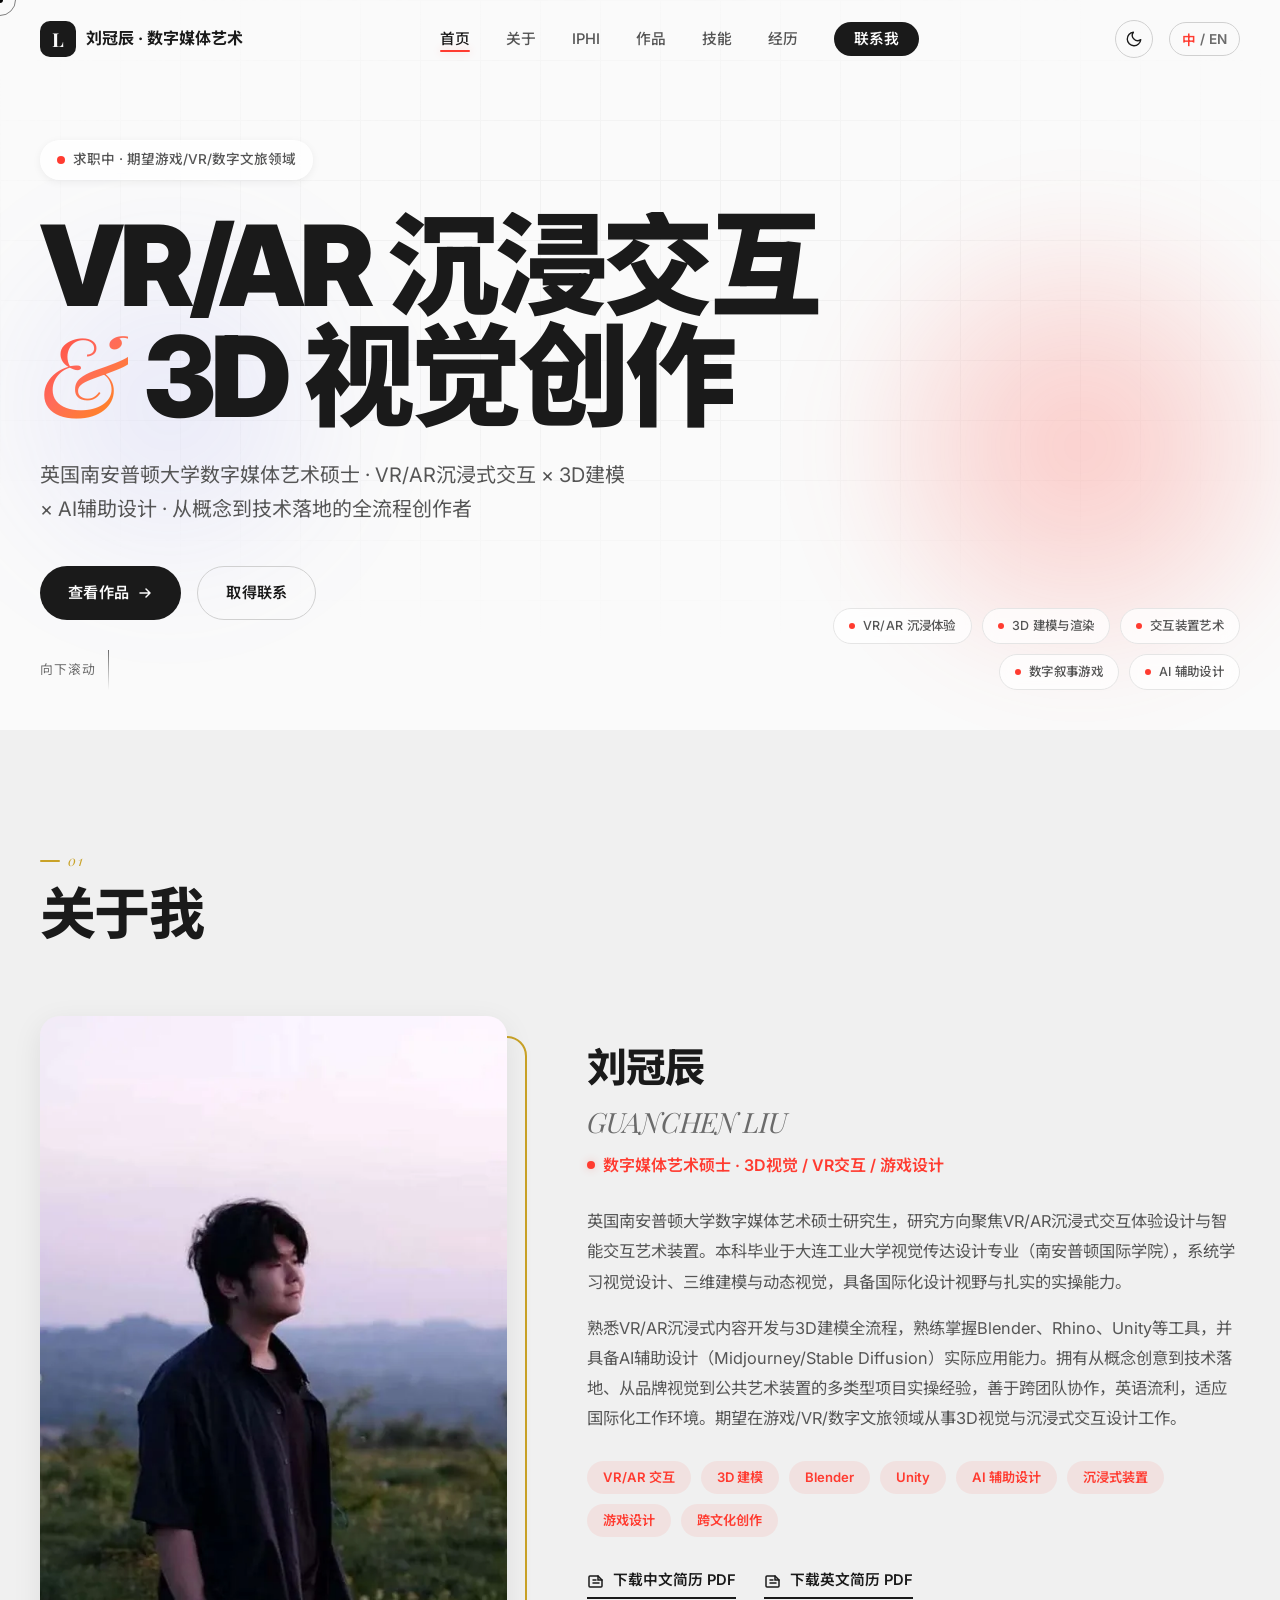
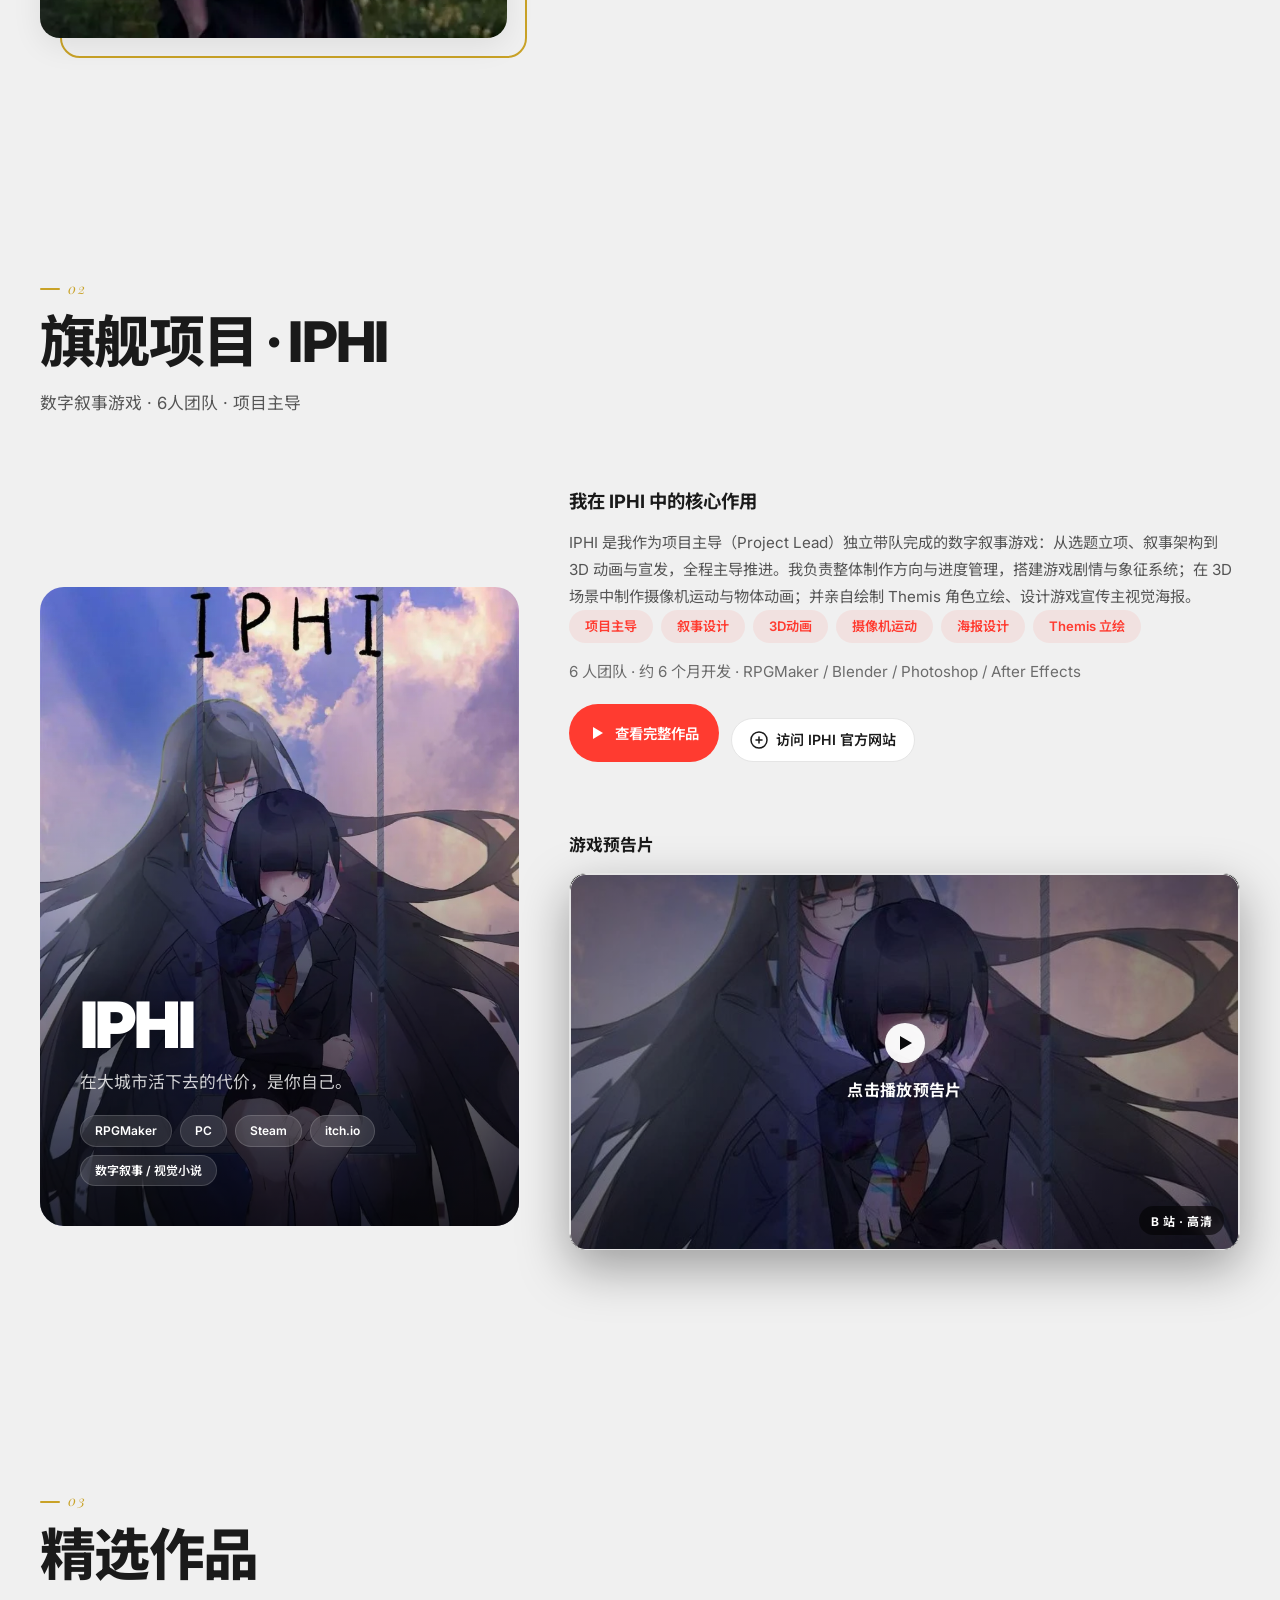
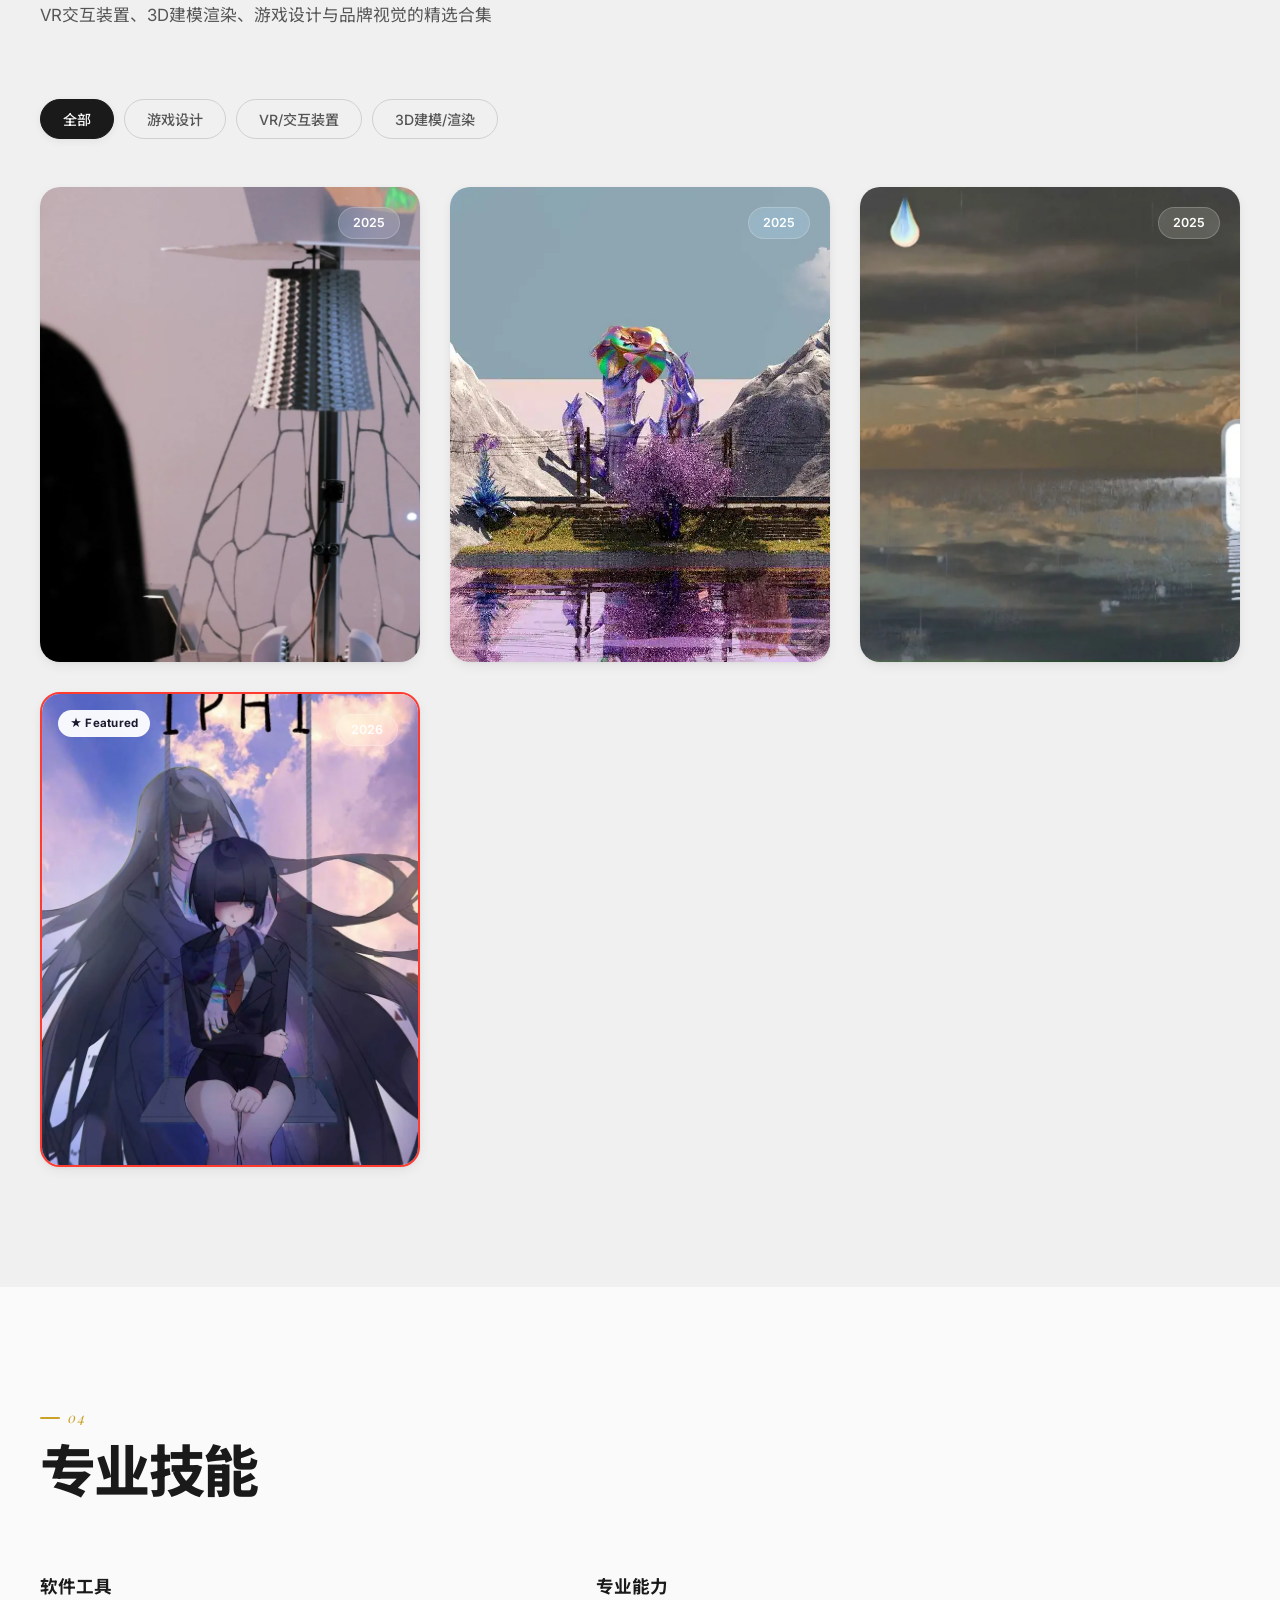
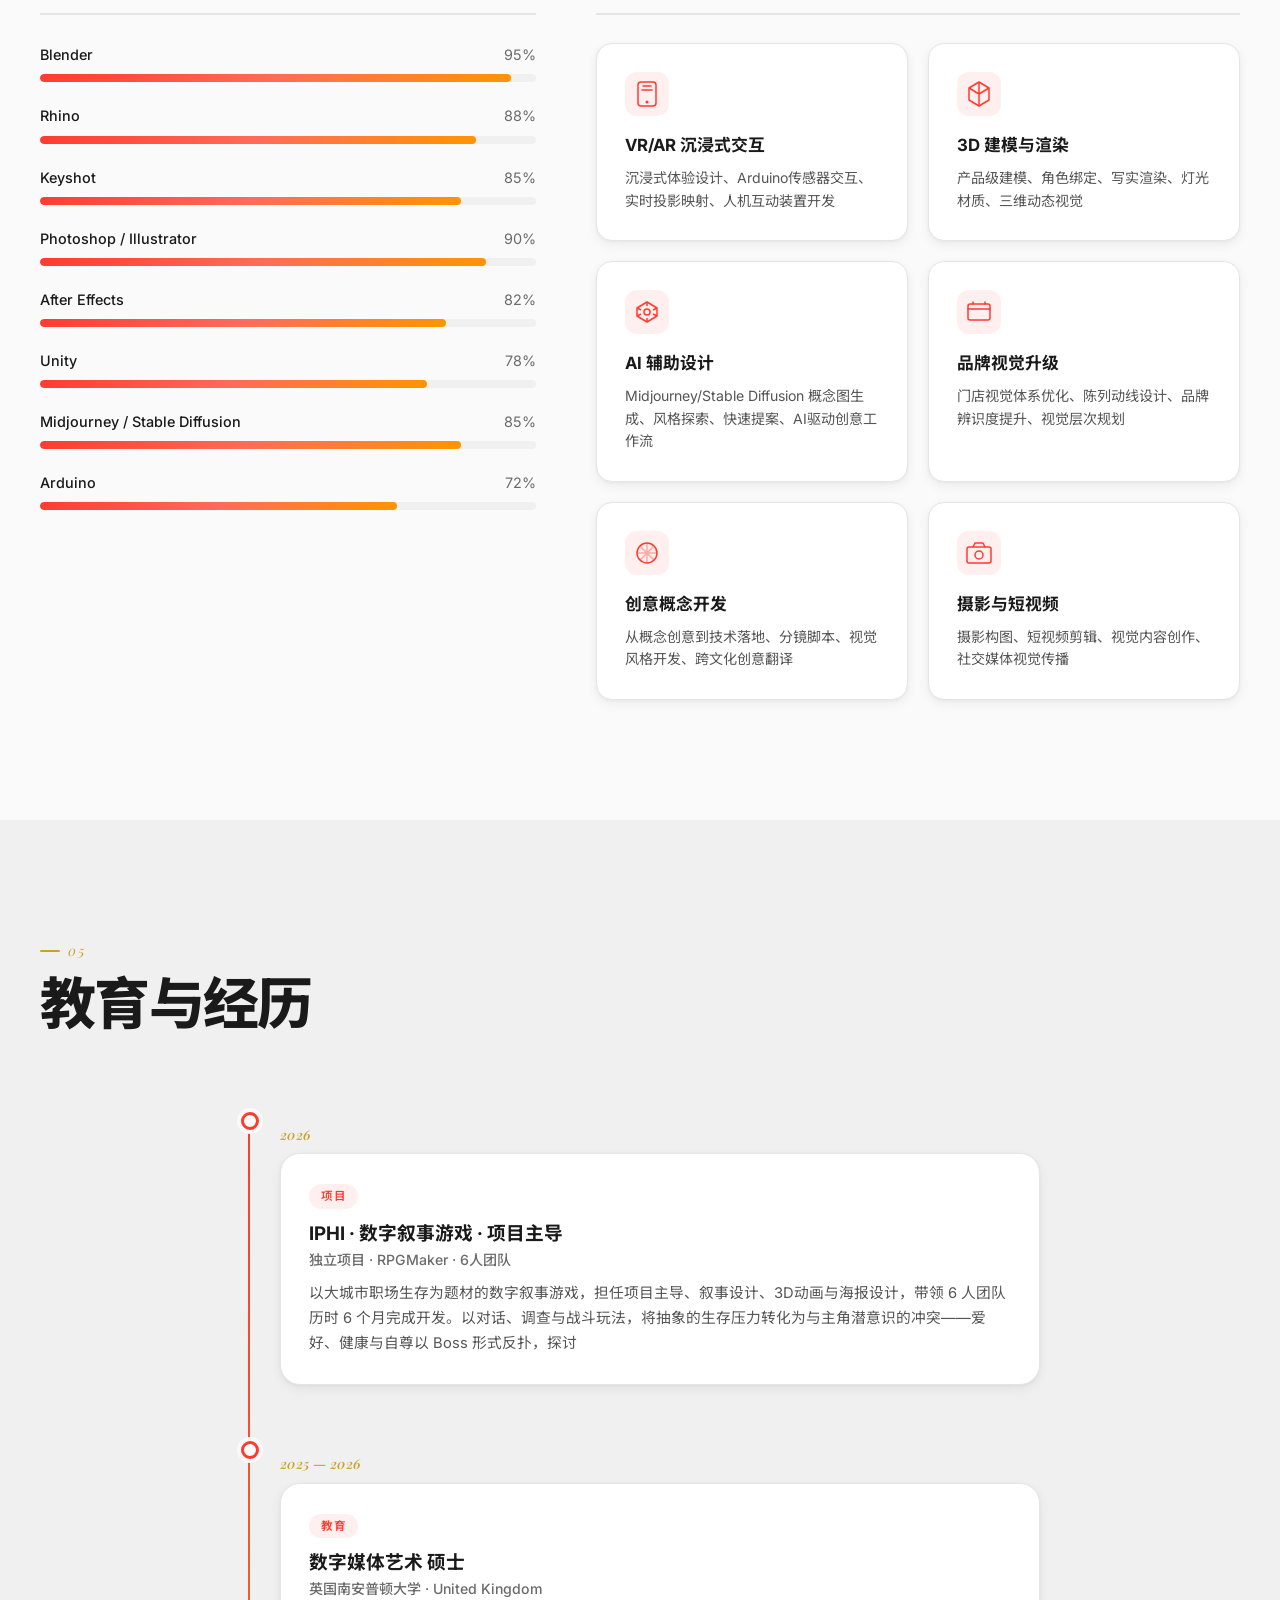
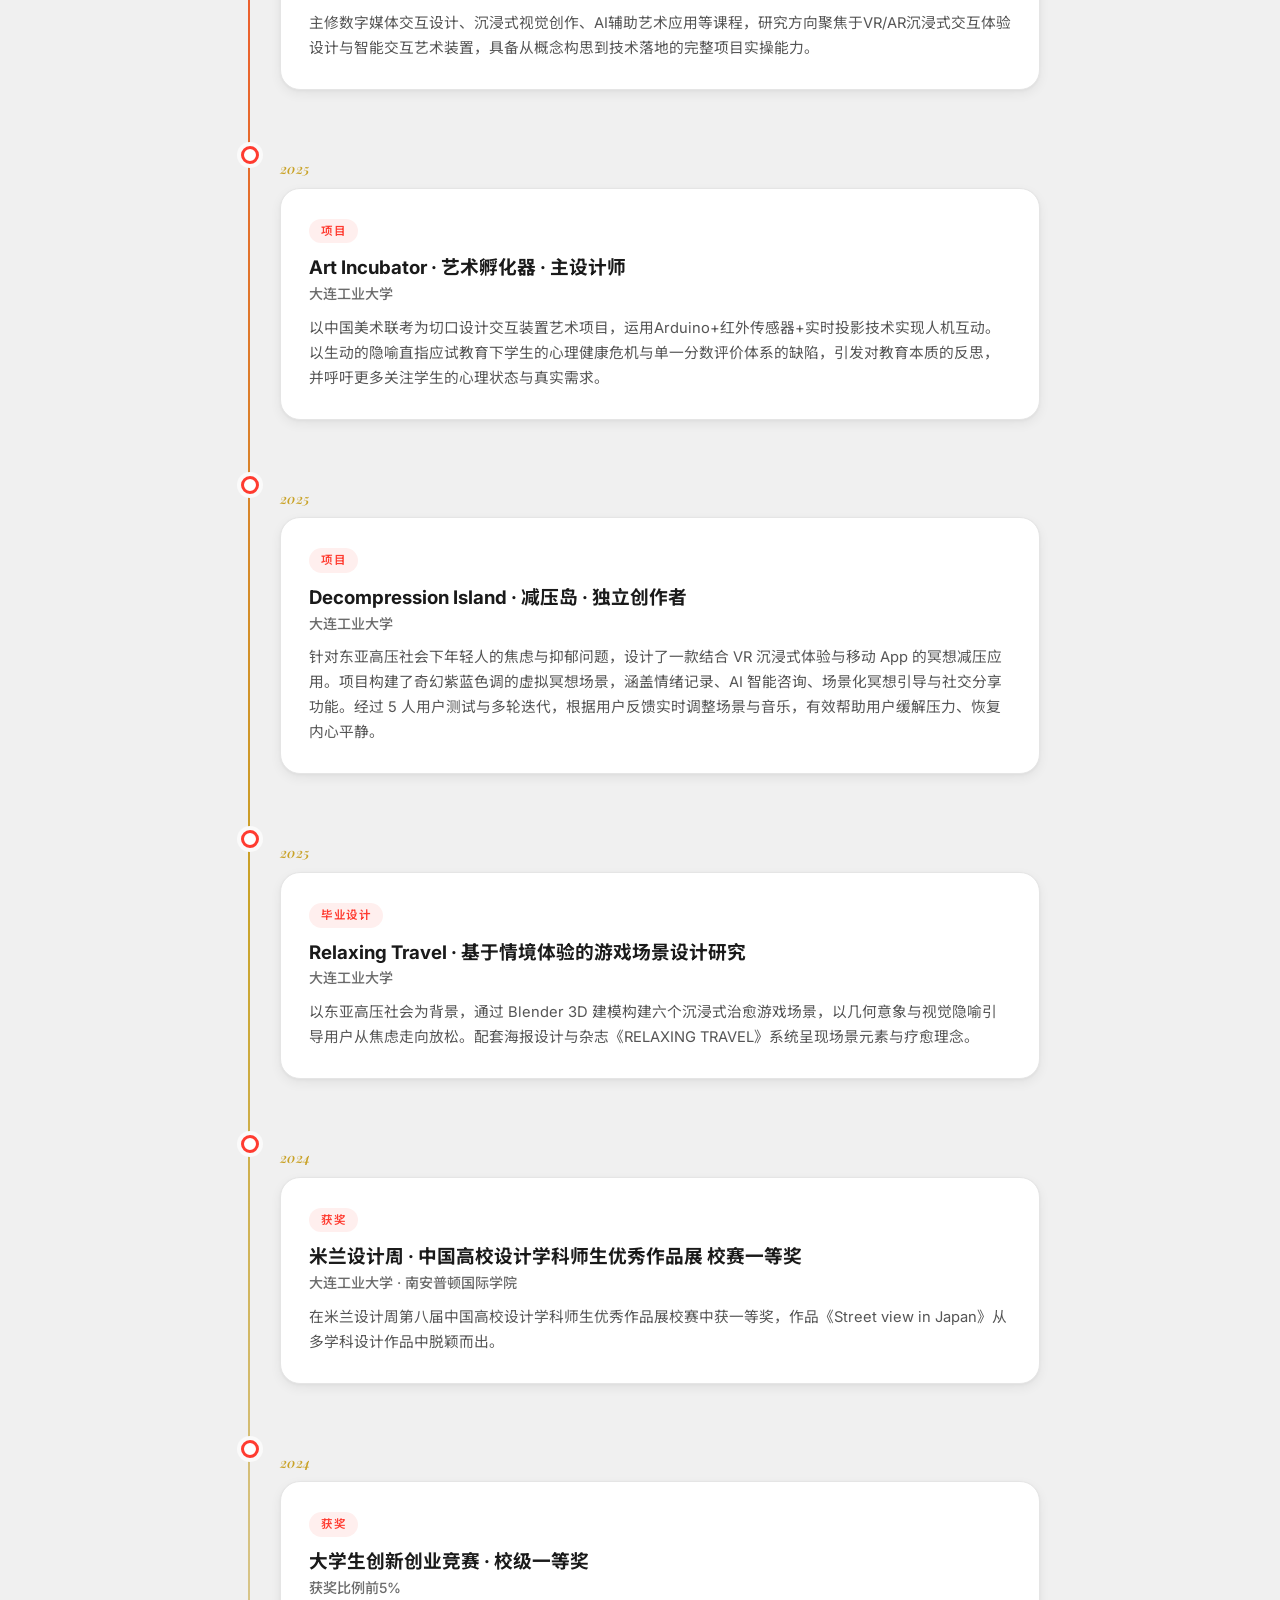
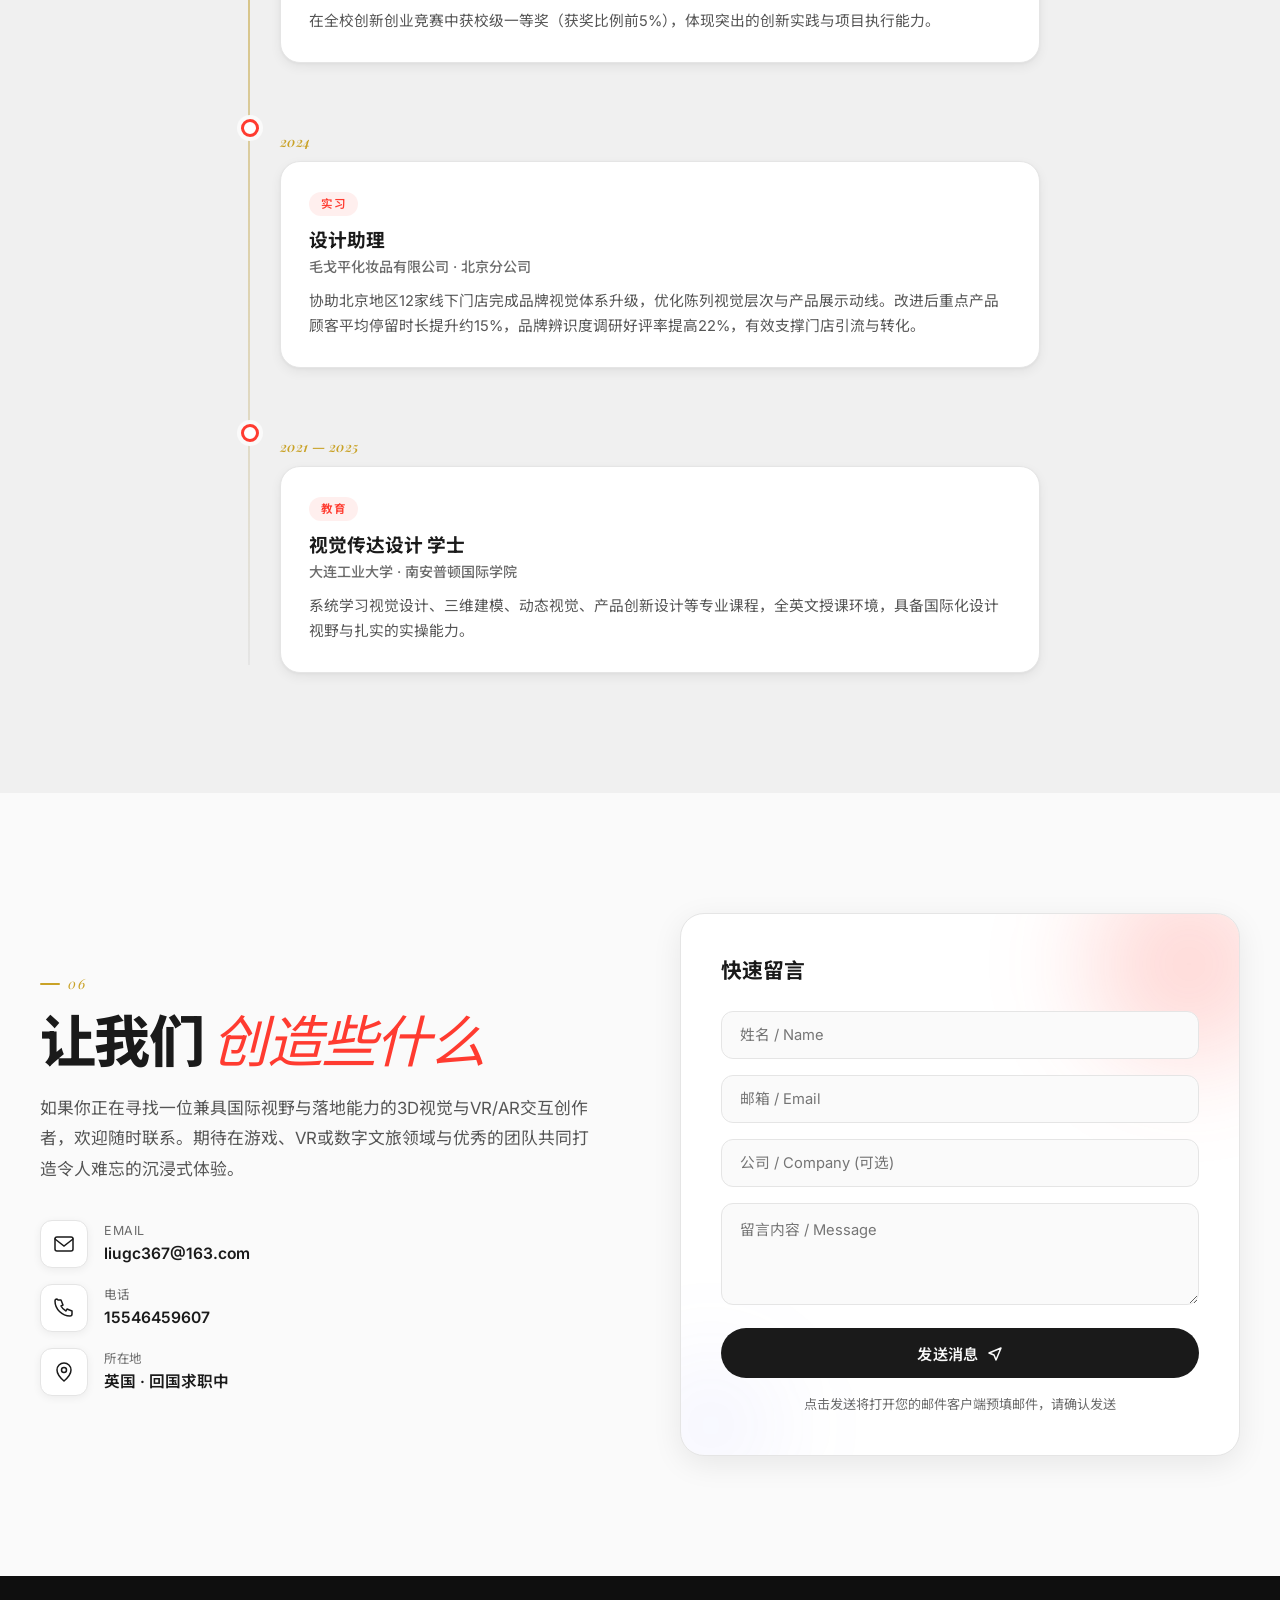
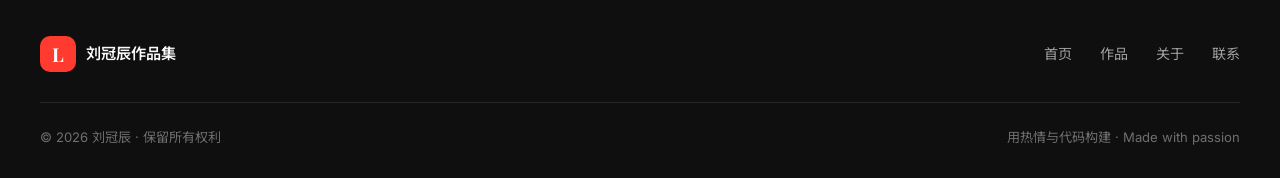
==== commit 1d688fb5: "修复：教育与经历内容错位——毕业设计org归学校，米兰获奖补全学院 - Relaxing Travel（毕业设计）org 由『大连工业大学 南安普顿国际学院』修正为『大连工业大学』 - 米兰设计周获奖" ====
--- a/index.html
+++ b/index.html
@@ -283,8 +283,8 @@
                         数字媒体艺术硕士 · 3D视觉 / VR交互 / 游戏设计
                     </p>
                     <div class="about-bio">
-                        <p data-zh="英国南安普顿大学数字媒体艺术硕士研究生，研究方向聚焦VR/AR沉浸式交互体验设计与智能交互艺术装置。本科毕业于大连工业大学视觉传达设计专业（中外联合办学），系统学习视觉设计、三维建模与动态视觉，具备国际化设计视野与扎实的实操能力。" data-en="Pursuing MA in Digital Media Arts at the University of Southampton (UK), with research focused on VR/AR immersive interactive experience design and intelligent interactive art installations. Earned BA in Visual Communication Design from Dalian Polytechnic University (Sino-foreign joint program), building a solid foundation in visual design, 3D modeling, and motion graphics with a global perspective.">
-                            英国南安普顿大学数字媒体艺术硕士研究生，研究方向聚焦VR/AR沉浸式交互体验设计与智能交互艺术装置。本科毕业于大连工业大学视觉传达设计专业（中外联合办学），系统学习视觉设计、三维建模与动态视觉，具备国际化设计视野与扎实的实操能力。
+                        <p data-zh="英国南安普顿大学数字媒体艺术硕士研究生，研究方向聚焦VR/AR沉浸式交互体验设计与智能交互艺术装置。本科毕业于大连工业大学视觉传达设计专业（南安普顿国际学院），系统学习视觉设计、三维建模与动态视觉，具备国际化设计视野与扎实的实操能力。" data-en="Pursuing MA in Digital Media Arts at the University of Southampton (UK), with research focused on VR/AR immersive interactive experience design and intelligent interactive art installations. Earned BA in Visual Communication Design from Dalian Polytechnic University (Southampton International College), building a solid foundation in visual design, 3D modeling, and motion graphics with a global perspective.">
+                            英国南安普顿大学数字媒体艺术硕士研究生，研究方向聚焦VR/AR沉浸式交互体验设计与智能交互艺术装置。本科毕业于大连工业大学视觉传达设计专业（南安普顿国际学院），系统学习视觉设计、三维建模与动态视觉，具备国际化设计视野与扎实的实操能力。
                         </p>
                         <p data-zh="熟悉VR/AR沉浸式内容开发与3D建模全流程，熟练掌握Blender、Rhino、Unity等工具，并具备AI辅助设计（Midjourney/Stable Diffusion）实际应用能力。拥有从概念创意到技术落地、从品牌视觉到公共艺术装置的多类型项目实操经验，善于跨团队协作，英语流利，适应国际化工作环境。期望在游戏/VR/数字文旅领域从事3D视觉与沉浸式交互设计工作。" data-en="Proficient in VR/AR immersive content development and the full 3D modeling pipeline, with expertise in Blender, Rhino, Unity, and AI-assisted design tools (Midjourney / Stable Diffusion). Hands-on experience spanning brand visuals, public art installations, and product innovation. Fluent in English, collaborative across teams, and ready to contribute high-quality creative and technical support in game, VR, or digital tourism sectors.">
                             熟悉VR/AR沉浸式内容开发与3D建模全流程，熟练掌握Blender、Rhino、Unity等工具，并具备AI辅助设计（Midjourney/Stable Diffusion）实际应用能力。拥有从概念创意到技术落地、从品牌视觉到公共艺术装置的多类型项目实操经验，善于跨团队协作，英语流利，适应国际化工作环境。期望在游戏/VR/数字文旅领域从事3D视觉与沉浸式交互设计工作。
@@ -594,7 +594,7 @@
                     <div class="timeline-content">
                         <span class="timeline-tag" data-zh="毕业设计" data-en="Thesis">毕业设计</span>
                         <h3 data-zh="Relaxing Travel · 基于情境体验的游戏场景设计研究" data-en="Relaxing Travel · Research on Game Scene Design">Relaxing Travel · 基于情境体验的游戏场景设计研究</h3>
-                        <p class="timeline-org">大连工业大学 南安普顿国际学院</p>
+                        <p class="timeline-org">大连工业大学</p>
                         <p data-zh="以东亚高压社会为背景，通过 Blender 3D 建模构建六个沉浸式治愈游戏场景，以几何意象与视觉隐喻引导用户从焦虑走向放松。配套海报设计与杂志《RELAXING TRAVEL》系统呈现场景元素与疗愈理念。" data-en="Set against the high-pressure society of East Asia, built six immersive healing game scenes via Blender 3D modeling, using geometric symbols and visual metaphors to guide users from anxiety to relaxation. Included poster designs and the magazine RELAXING TRAVEL to systematically present scene elements and the healing philosophy.">
                             以东亚高压社会为背景，通过 Blender 3D 建模构建六个沉浸式治愈游戏场景，以几何意象与视觉隐喻引导用户从焦虑走向放松。配套海报设计与杂志《RELAXING TRAVEL》系统呈现场景元素与疗愈理念。
                         </p>
@@ -606,6 +606,7 @@
                     <div class="timeline-content">
                         <span class="timeline-tag" data-zh="获奖" data-en="Award">获奖</span>
                         <h3 data-zh="米兰设计周 · 中国高校设计学科师生优秀作品展 校赛一等奖" data-en="Milan Design Week · China Higher Education Design Works Exhibition · First Prize">米兰设计周 · 中国高校设计学科师生优秀作品展 校赛一等奖</h3>
+                        <p class="timeline-org">大连工业大学 · 南安普顿国际学院</p>
                         <p data-zh="在米兰设计周第八届中国高校设计学科师生优秀作品展校赛中获一等奖，作品《Street view in Japan》从多学科设计作品中脱颖而出。" data-en="Awarded first prize at the Milan Design Week 8th China Higher Education Design Works Exhibition (university level) for the piece Street view in Japan.">
                             在米兰设计周第八届中国高校设计学科师生优秀作品展校赛中获一等奖，作品《Street view in Japan》从多学科设计作品中脱颖而出。
                         </p>
@@ -641,7 +642,7 @@
                     <div class="timeline-content">
                         <span class="timeline-tag" data-zh="教育" data-en="Education">教育</span>
                         <h3 data-zh="视觉传达设计 学士" data-en="BA Visual Communication Design">视觉传达设计 学士</h3>
-                        <p class="timeline-org">大连工业大学 · 中外联合办学</p>
+                        <p class="timeline-org">大连工业大学 · 南安普顿国际学院</p>
                         <p data-zh="系统学习视觉设计、三维建模、动态视觉、产品创新设计等专业课程，全英文授课环境，具备国际化设计视野与扎实的实操能力。" data-en="Systematically studied visual design, 3D modeling, motion graphics, and product innovation design in a fully English-taught Sino-foreign joint program, building a global design perspective and solid practical skills.">
                             系统学习视觉设计、三维建模、动态视觉、产品创新设计等专业课程，全英文授课环境，具备国际化设计视野与扎实的实操能力。
                         </p>
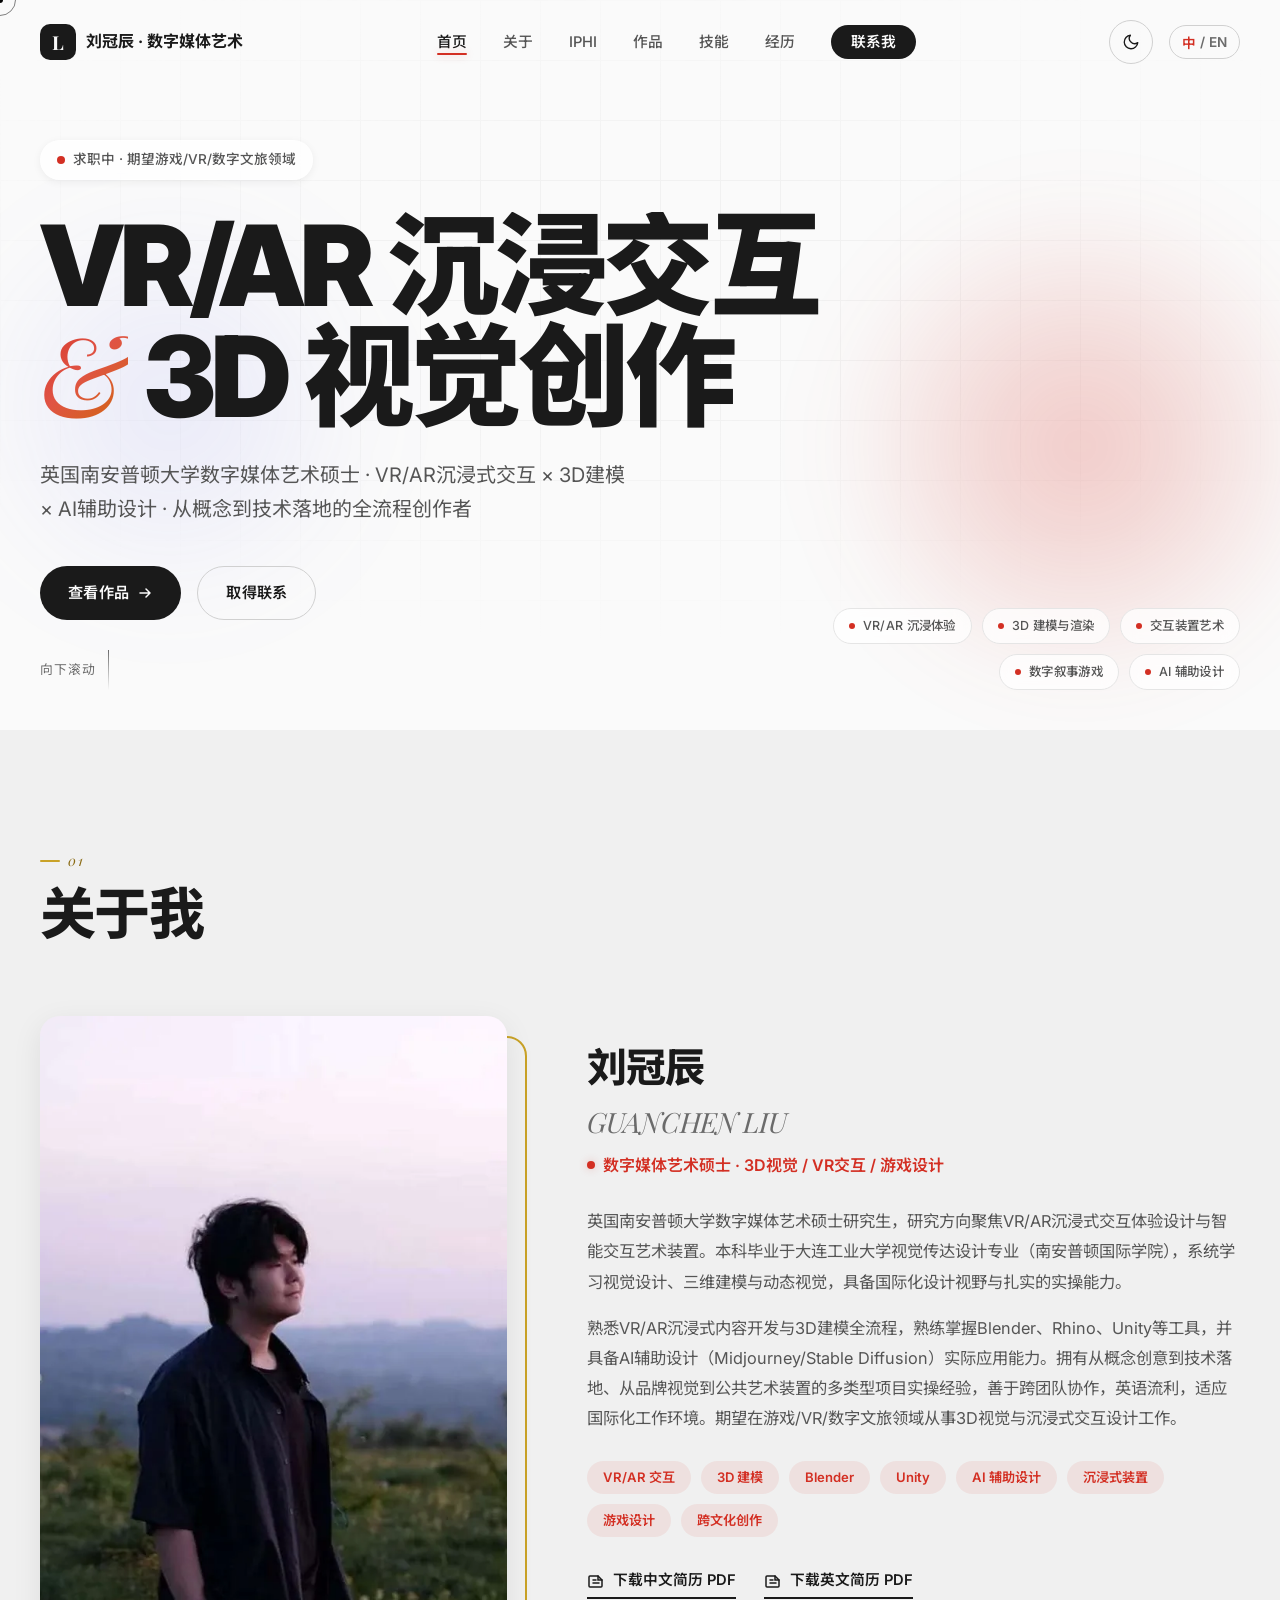
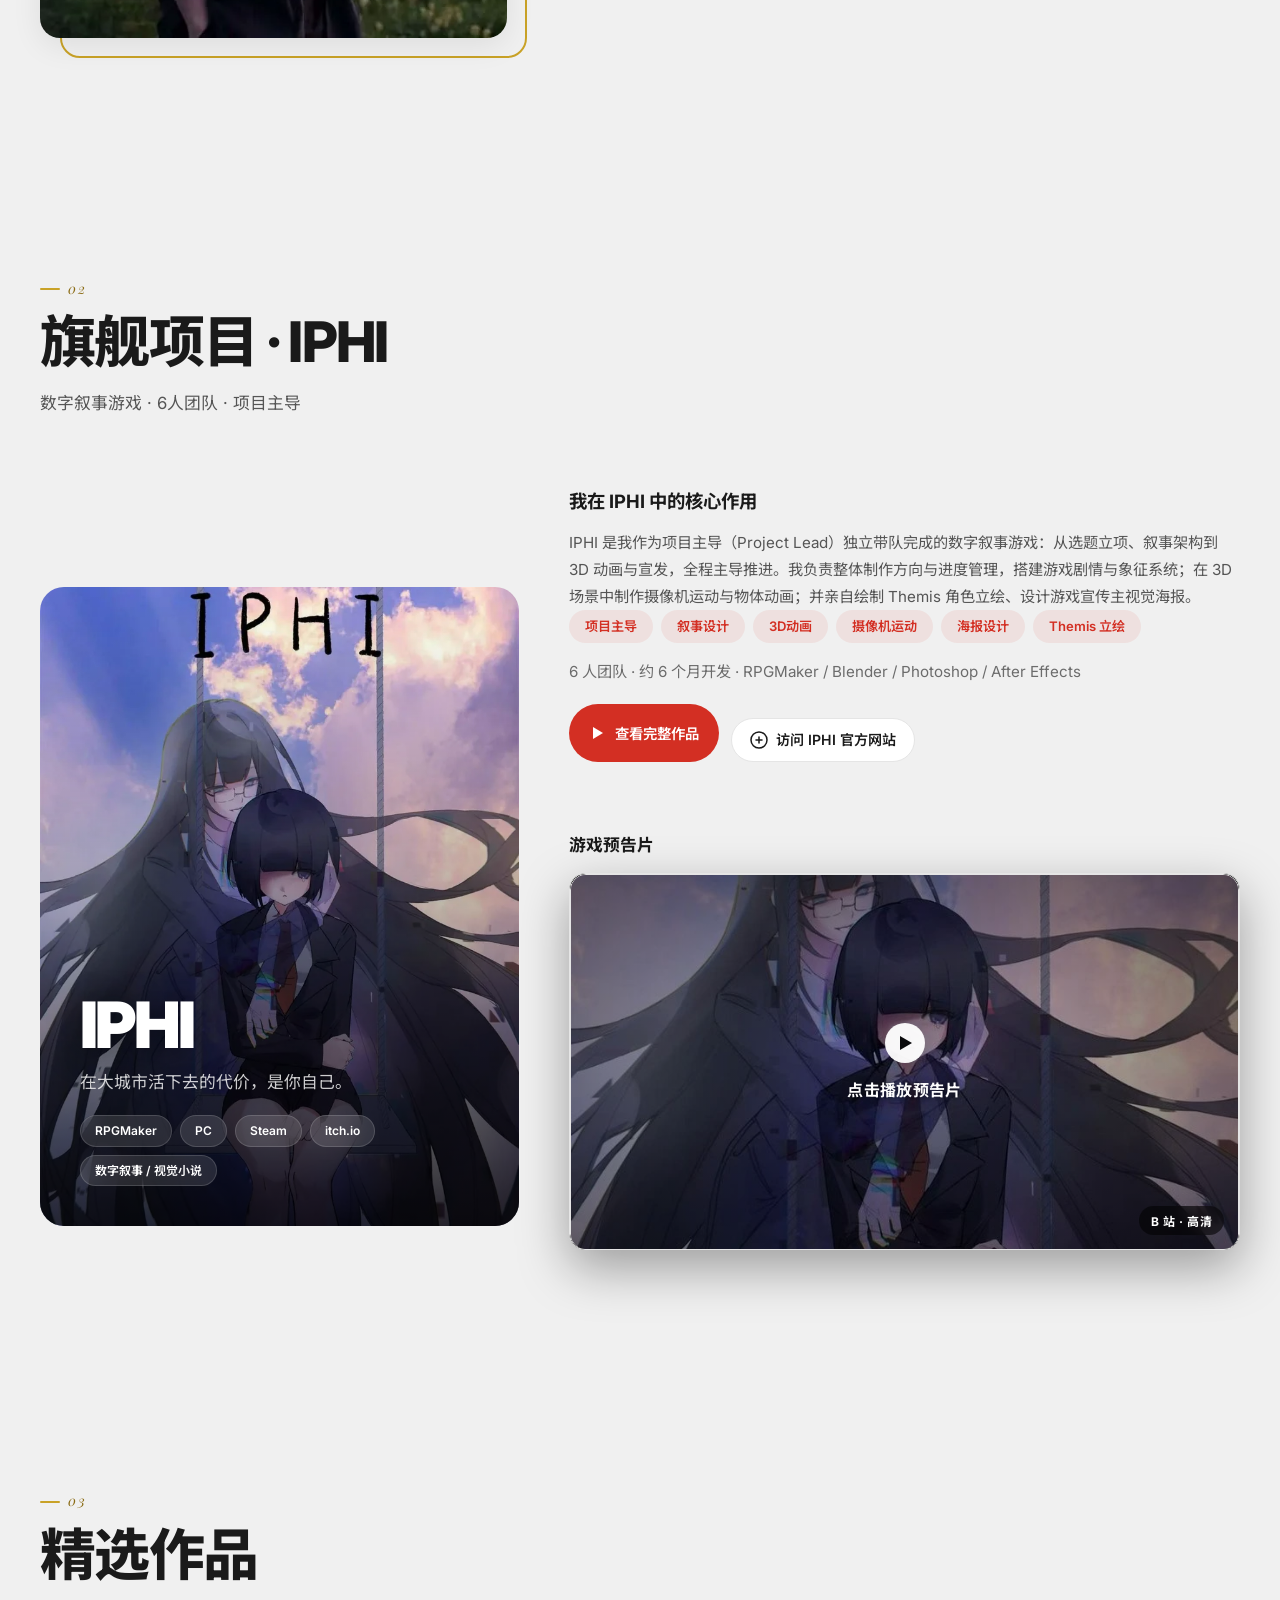
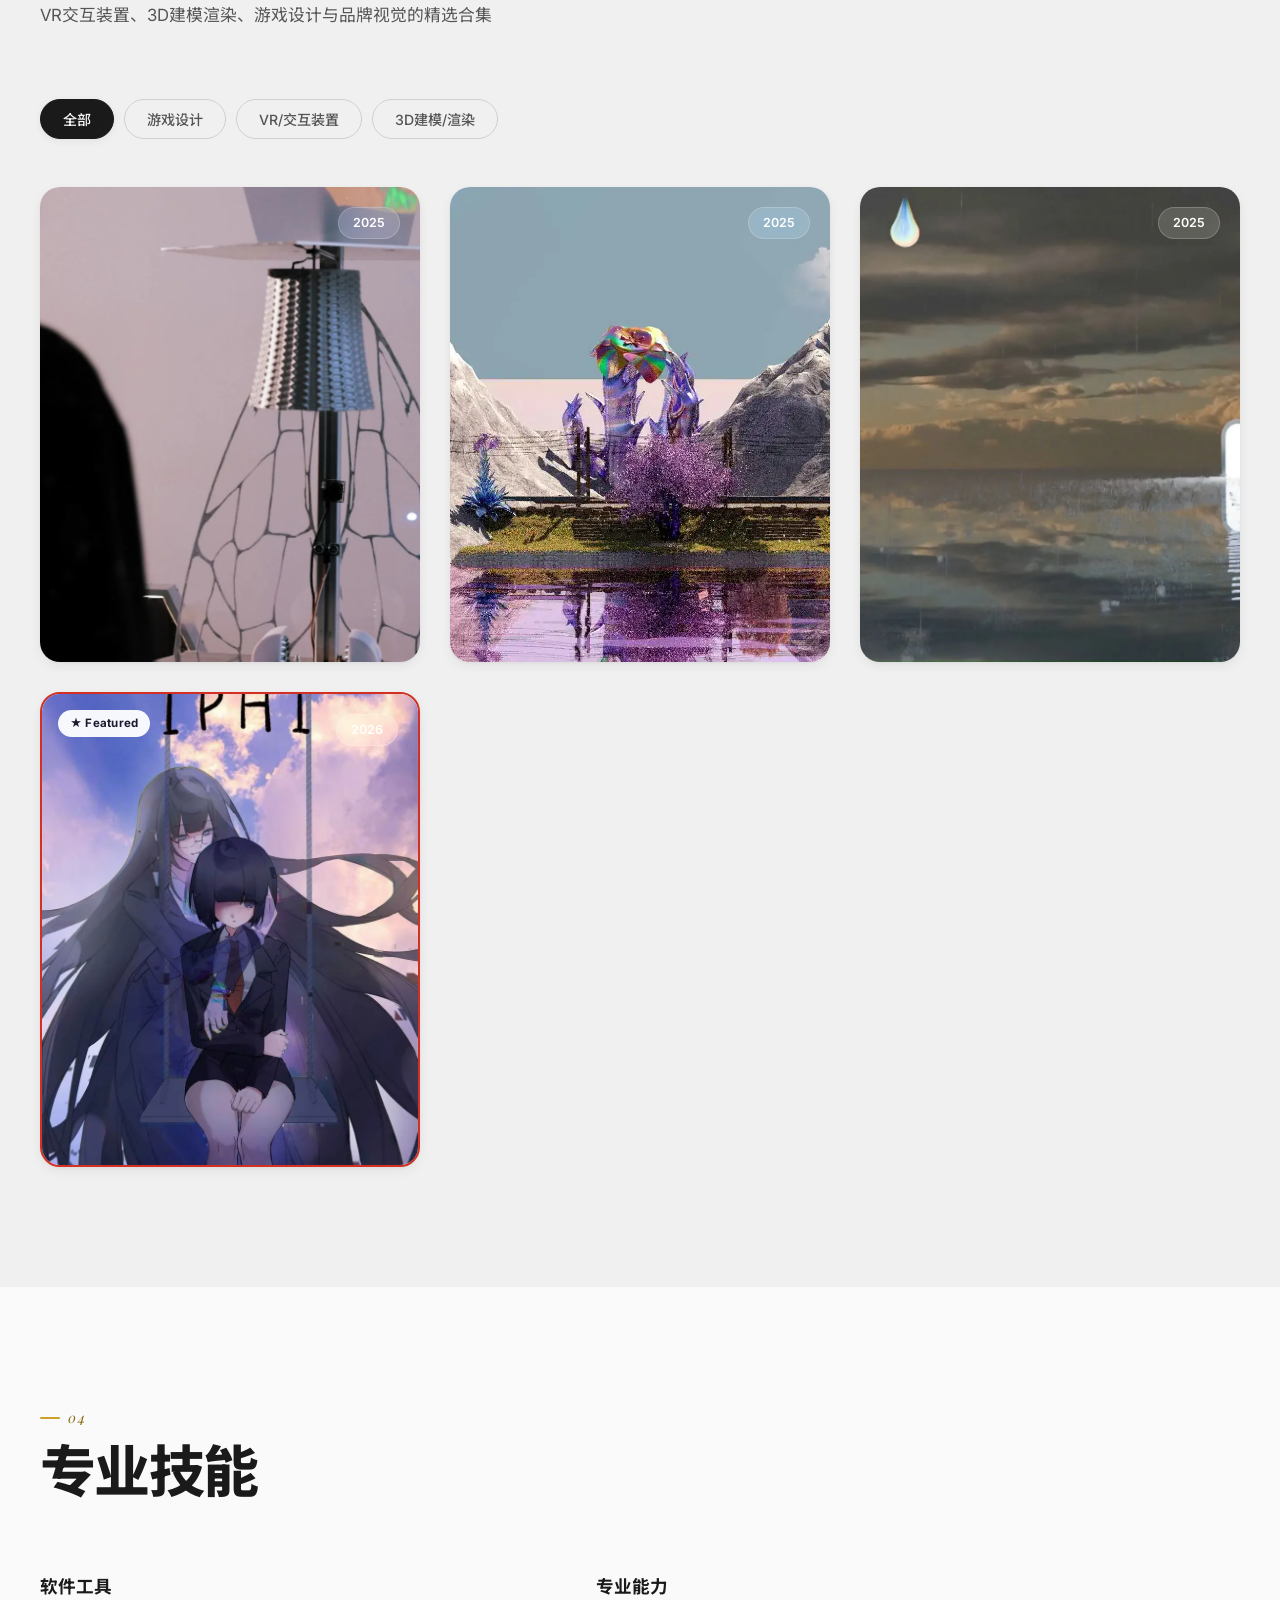
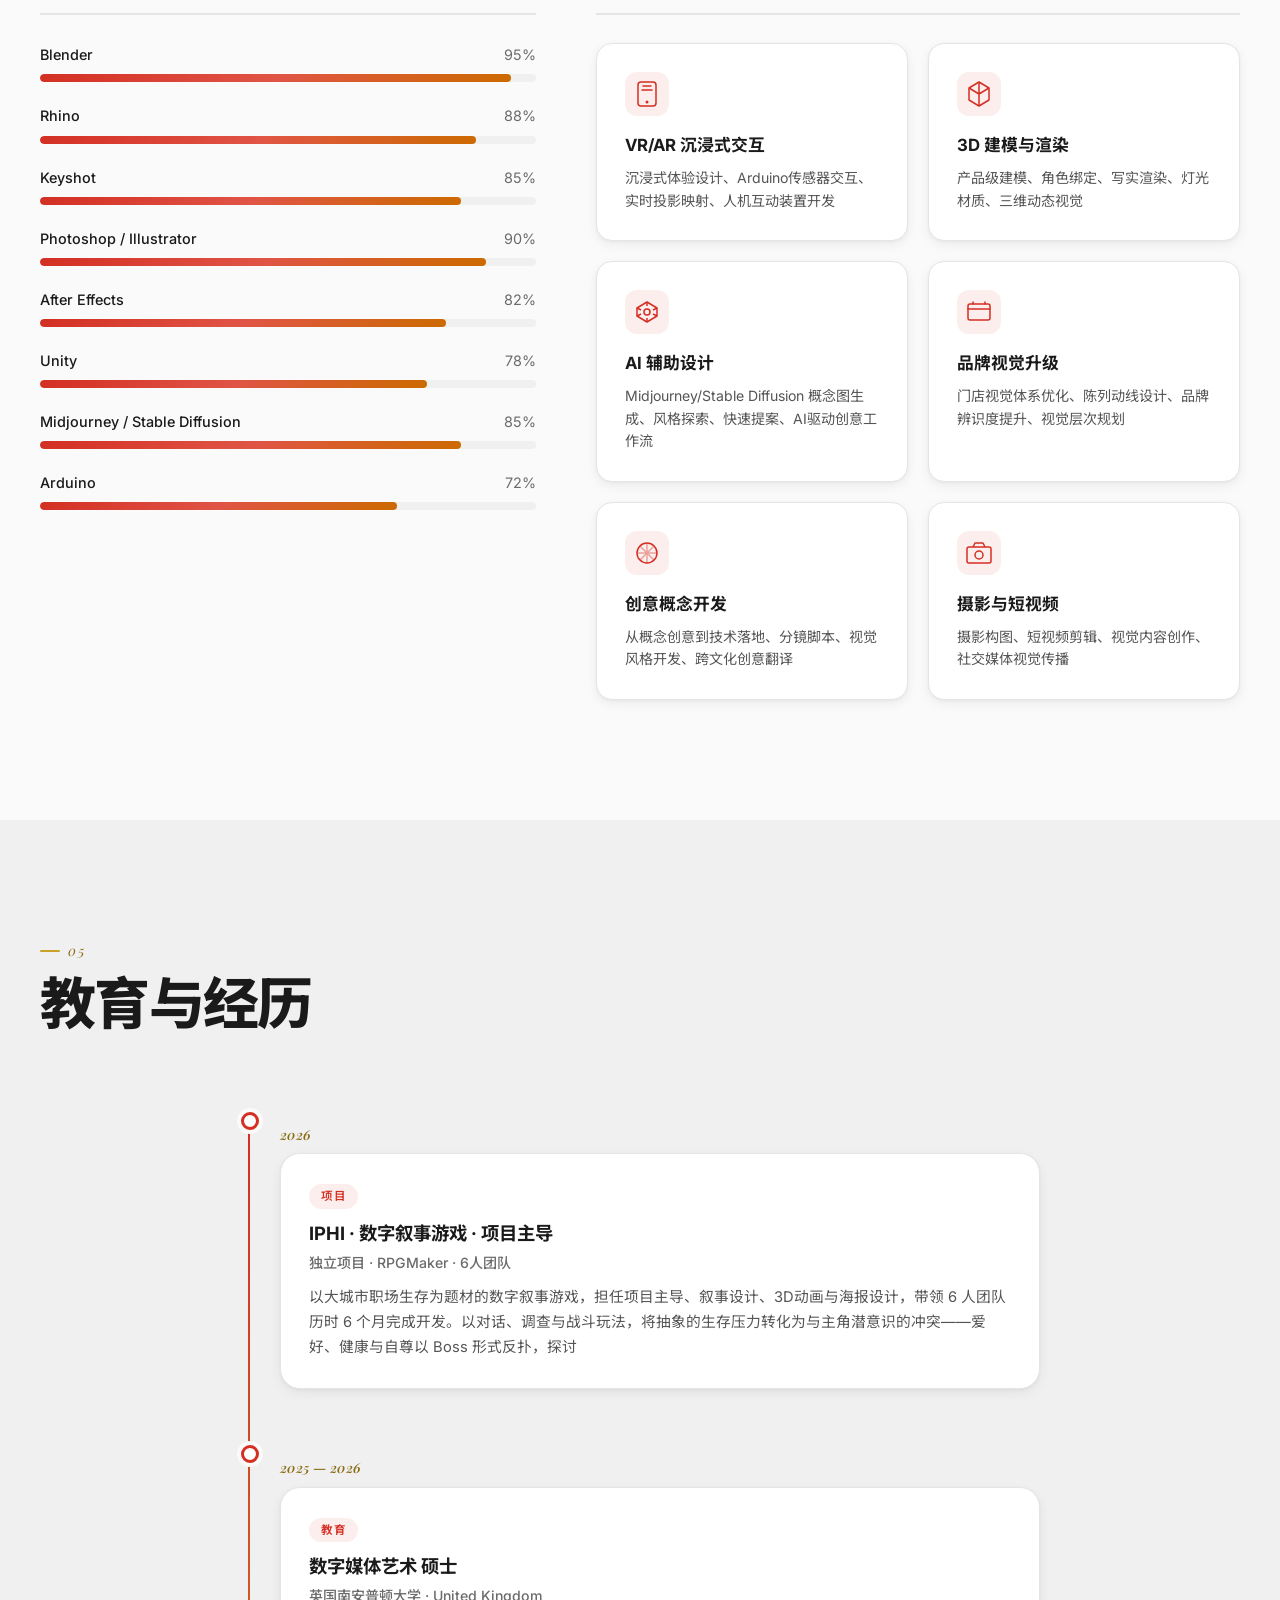
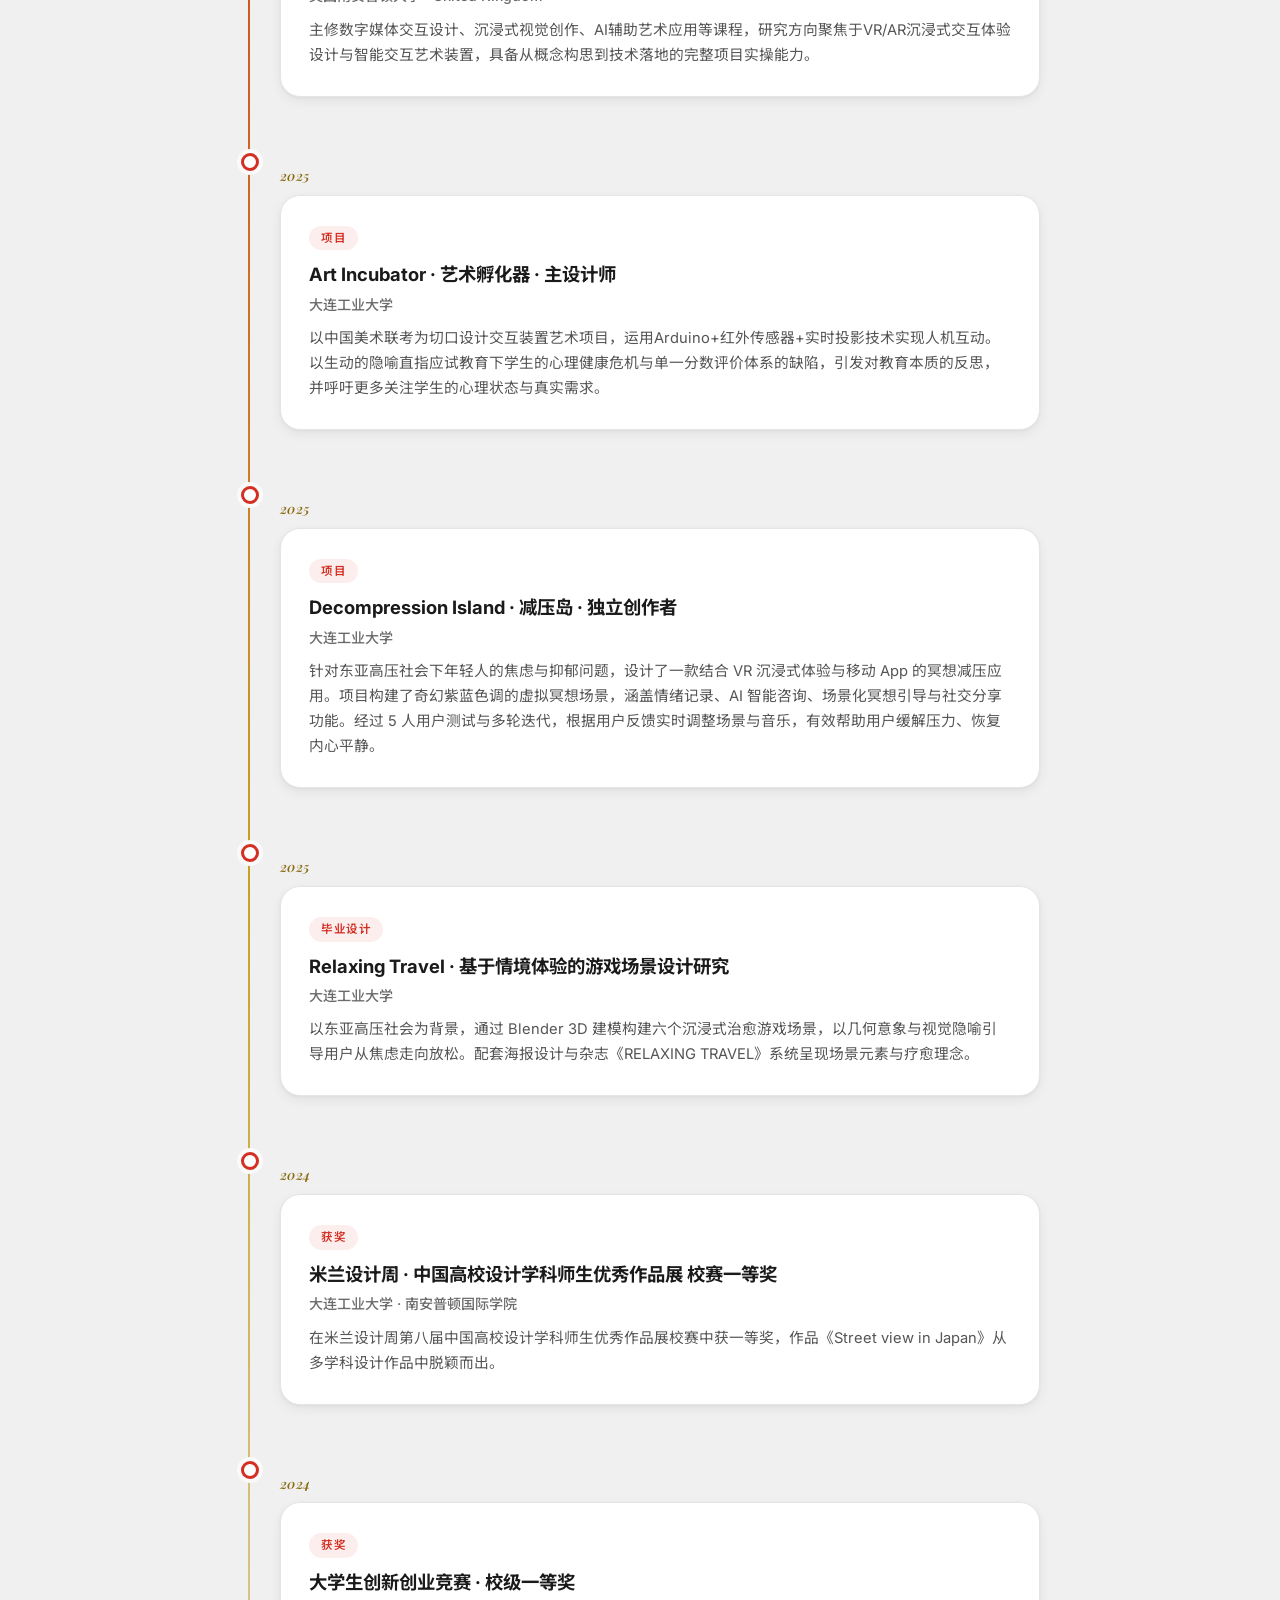
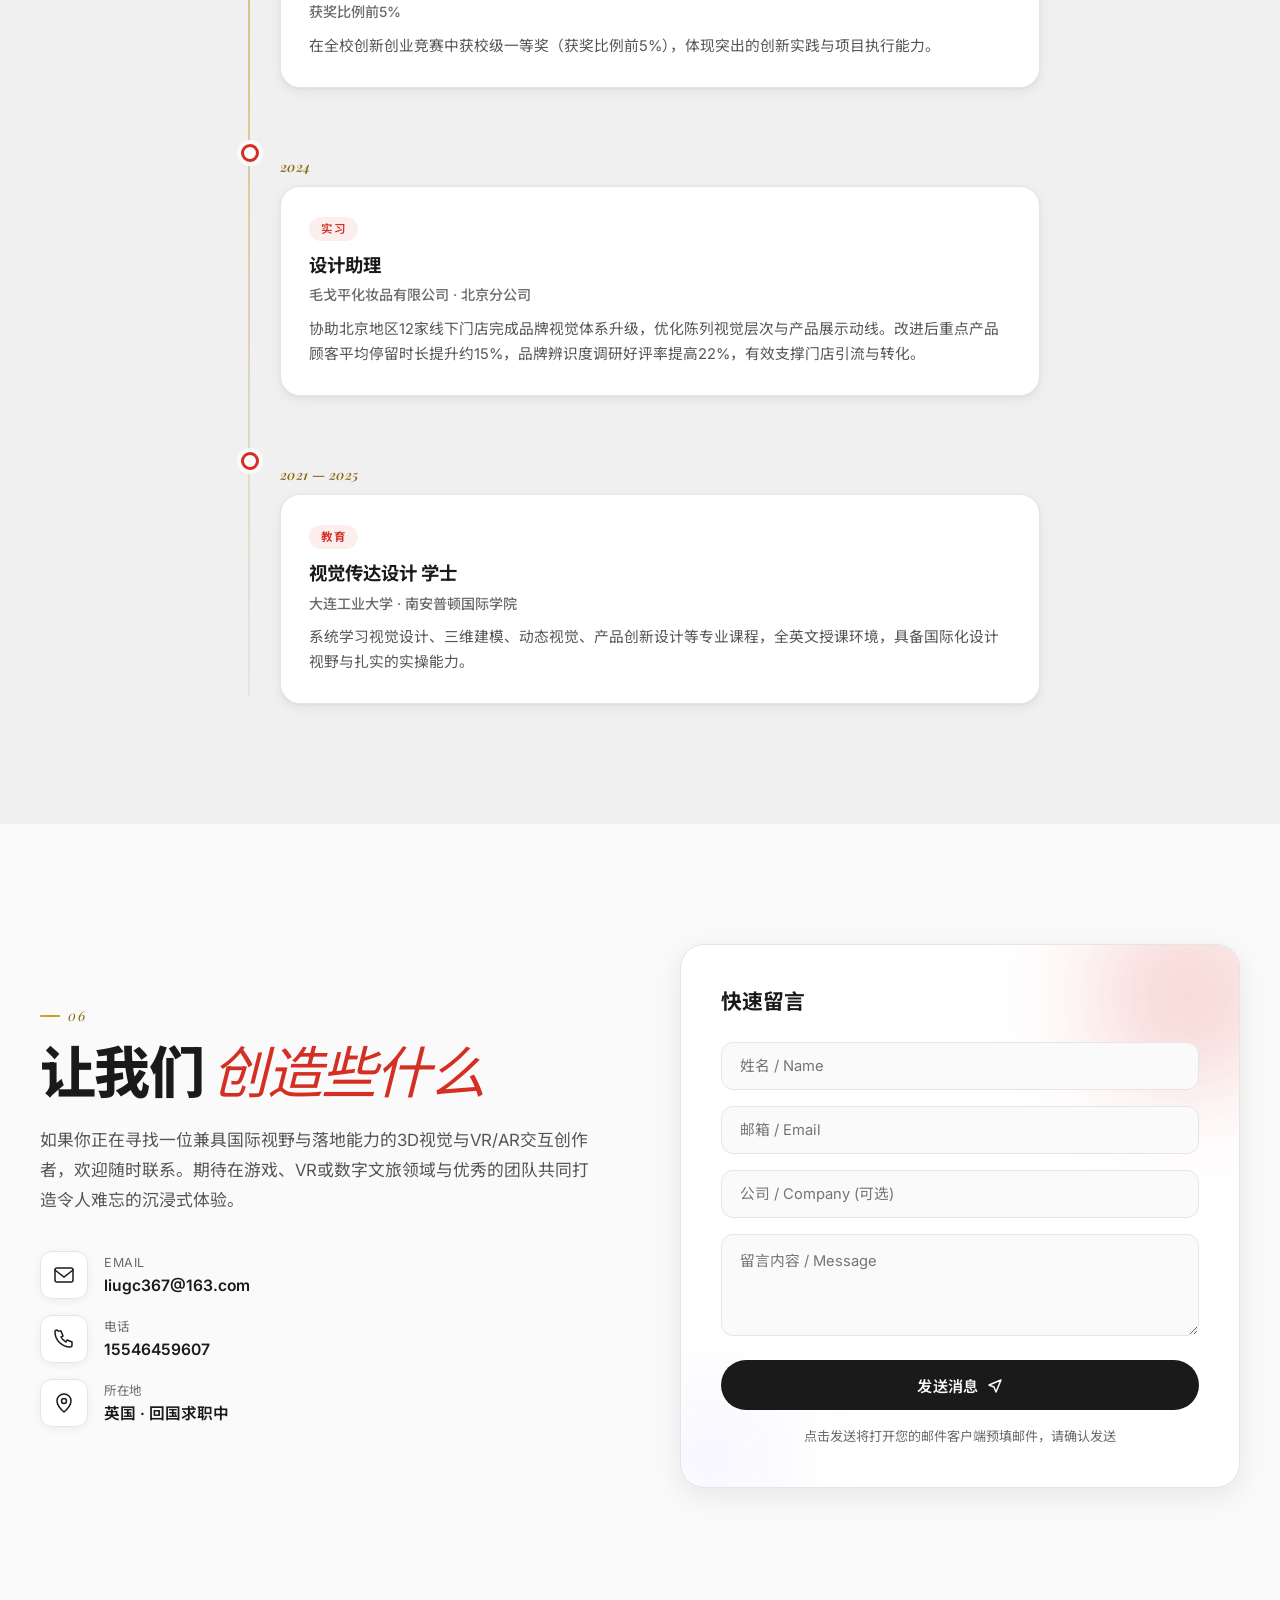
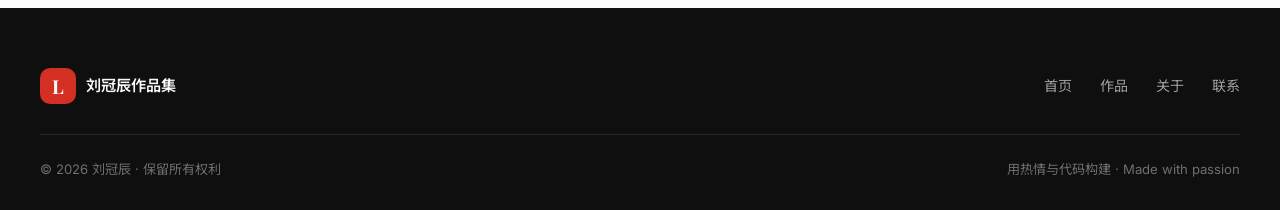
==== commit 67b861f2: "修复 CSS 产物过期等 5 项问题 - 重新生成 style.min.css，同步 a11y 优化（--gold-text 对比度、44px 触控目标、prefers-reduced-motion）" ====
--- a/index.html
+++ b/index.html
@@ -7,7 +7,7 @@
     <title>刘冠辰 | 数字媒体艺术 · VR/3D设计作品集</title>
     <meta name="author" content="刘冠辰 / Guanchen Liu">
     <meta name="theme-color" id="themeColorMeta" content="#fafafa">
-    <link rel="icon" href="data:image/svg+xml,%3Csvg xmlns='http://www.w3.org/2000/svg' viewBox='0 0 32 32'%3E%3Crect width='32' height='32' rx='7' fill='%231a1a1a'/%3E%3Ctext x='16' y='23' font-family='Georgia,serif' font-size='20' font-weight='700' fill='%23ff3b30' text-anchor='middle'%3EL%3C/text%3E%3C/svg%3E">
+    <link rel="icon" href="data:image/svg+xml,%3Csvg xmlns='http://www.w3.org/2000/svg' viewBox='0 0 32 32'%3E%3Crect width='32' height='32' rx='7' fill='%231a1a1a'/%3E%3Ctext x='16' y='23' font-family='Georgia,serif' font-size='20' font-weight='700' fill='%23d32f23' text-anchor='middle'%3EL%3C/text%3E%3C/svg%3E">
     <!-- Open Graph / 社交分享 -->
     <meta property="og:type" content="website">
     <meta property="og:url" content="https://liuyantop.github.io/liuguanchen/">
@@ -42,7 +42,7 @@
     <link rel="preconnect" href="https://fonts.googleapis.com">
     <link rel="preconnect" href="https://fonts.gstatic.com" crossorigin>
     <link href="https://fonts.googleapis.com/css2?family=Inter:wght@400;600;700;800;900&family=Noto+Sans+SC:wght@400;600;700;900&family=Playfair+Display:ital,wght@0,600;0,700;0,800;0,900;1,400&display=swap" rel="stylesheet">
-    <link rel="stylesheet" href="css/style.min.css">
+    <link rel="stylesheet" href="css/style.min.css?v=20260821b">
     <script type="application/ld+json" id="personSchema">
     {
       "@context": "https://schema.org",
@@ -760,7 +760,7 @@
     <!-- 图片灯箱 -->
     <div class="lightbox" id="lightbox" role="dialog" aria-modal="true" aria-label="图片预览 / Image preview" aria-hidden="true">
         <button class="lightbox-close" id="lightboxClose" aria-label="Close">×</button>
-        <img src="" alt="Gallery preview" class="lightbox-img" id="lightboxImg">
+        <img src="[data-uri]" alt="Gallery preview" class="lightbox-img" id="lightboxImg">
         <div class="lightbox-caption" id="lightboxCaption"></div>
     </div>
 
--- a/css/style.min.css
+++ b/css/style.min.css
@@ -1 +1 @@
-:root{--bg:#fafafa;--bg-alt:#f0f0f0;--bg-dark:#0f0f0f;--surface:#fff;--surface-2:#f5f5f7;--text:#1a1a1a;--text-secondary:#555;--text-tertiary:#6b6b6b;--text-inverse:#fafafa;--accent:#ff3b30;--accent-hover:#ff5147;--accent-soft:rgba(255,59,48,0.08);--accent-glow:rgba(255,59,48,0.25);--accent-gradient:linear-gradient(135deg,#ff3b30,#ff6b5a,#ff9500);--gold:#c9a227;--gold-soft:rgba(201,162,39,0.1);--gold-glow:rgba(201,162,39,0.25);--indigo:#6366f1;--indigo-soft:rgba(99,102,241,0.08);--border:#e5e5e5;--border-dark:#d0d0d0;--shadow-sm:0 2px 8px rgba(0,0,0,0.06);--shadow-md:0 8px 30px rgba(0,0,0,0.08);--shadow-lg:0 20px 60px rgba(0,0,0,0.12);--shadow-card:0 1px 3px rgba(0,0,0,0.04),0 4px 12px rgba(0,0,0,0.06);--shadow-card-hover:0 4px 8px rgba(0,0,0,0.06),0 12px 36px rgba(0,0,0,0.12),0 0 0 1px rgba(255,59,48,0.1);--shadow-glow-accent:0 8px 32px rgba(255,59,48,0.2);--glass-bg:rgba(255,255,255,0.72);--glass-border:rgba(255,255,255,0.5);--font-sans:'Inter','Noto Sans SC',-apple-system,BlinkMacSystemFont,sans-serif;--font-display:'Playfair Display','Noto Sans SC',serif;--font-zh:'Noto Sans SC',sans-serif;--text-xs:.75rem;--text-sm:.875rem;--text-base:1rem;--text-lg:1.25rem;--text-xl:1.5rem;--text-2xl:2rem;--text-3xl:2.5rem;--text-4xl:3.5rem;--container-max:1280px;--container-pad:40px;--section-pad:120px;--ease:cubic-bezier(0.25,0.46,0.45,0.94);--ease-out:cubic-bezier(0.16,1,0.3,1);--ease-spring:cubic-bezier(0.34,1.56,0.64,1);--ease-bounce:cubic-bezier(0.68,-0.55,0.265,1.55);--radius-sm:8px;--radius-md:12px;--radius-lg:20px;--radius-xl:24px}*,*::before,*::after{margin:0;padding:0;box-sizing:border-box}html{scroll-behavior:smooth;font-size:16px}body{font-family:var(--font-sans);background:var(--bg);color:var(--text);line-height:1.6;overflow-x:hidden;-webkit-font-smoothing:antialiased;-moz-osx-font-smoothing:grayscale}body.lang-en{font-family:'Inter',sans-serif}a{text-decoration:none;color:inherit}ul{list-style:none}img{max-width:100%;display:block}button{font-family:inherit;cursor:pointer;border:0;background:0}input,textarea{font-family:inherit}::selection{background:var(--accent);color:#fff}::-webkit-scrollbar{width:6px}::-webkit-scrollbar-track{background:var(--bg)}::-webkit-scrollbar-thumb{background:var(--border-dark);border-radius:3px}::-webkit-scrollbar-thumb:hover{background:var(--text-tertiary)}.container{max-width:var(--container-max);margin:0 auto;padding:0 var(--container-pad)}.section{padding:var(--section-pad) 0;position:relative}.section-header{margin-bottom:70px}.section-num{font-family:var(--font-display);font-size:14px;font-style:italic;color:var(--gold);letter-spacing:2px;display:block;margin-bottom:12px}.section-title{font-size:clamp(2rem,5vw,3.5rem);font-weight:800;letter-spacing:-.03em;line-height:1.1}.section-desc{margin-top:16px;font-size:1.05rem;color:var(--text-secondary);max-width:540px}body.lang-en .section-title{font-weight:700}.btn{display:inline-flex;align-items:center;gap:8px;padding:14px 28px;border-radius:100px;font-size:.95rem;font-weight:600;letter-spacing:.02em;transition:all .35s var(--ease);cursor:pointer;position:relative;overflow:hidden}.btn::before{content:'';position:absolute;top:0;left:-100%;width:100%;height:100%;background:linear-gradient(90deg,transparent,rgba(255,255,255,0.2),transparent);transition:left .6s var(--ease)}.btn:hover::before{left:100%}.btn:focus-visible{outline:2px solid var(--accent);outline-offset:3px}.btn:active{transform:translateY(0) scale(0.97)}.btn-primary{background:var(--text);color:var(--text-inverse)}.btn-primary:hover{background:var(--accent);transform:translateY(-3px);box-shadow:0 12px 36px var(--accent-glow)}.btn-ghost{background:transparent;color:var(--text);border:1.5px solid var(--border-dark)}.btn-ghost:hover{border-color:var(--text);background:var(--text);color:var(--text-inverse);transform:translateY(-3px);box-shadow:var(--shadow-md)}.btn-full{width:100%;justify-content:center}.loader{position:fixed;inset:0;z-index:9999;background:var(--bg-dark);display:flex;flex-direction:column;align-items:center;justify-content:center;gap:24px;transition:opacity .6s var(--ease),visibility .6s}.loader.hidden{opacity:0;visibility:hidden}.loader-text{font-family:var(--font-display);font-size:clamp(2rem,5vw,3rem);color:var(--text-inverse);font-weight:400;display:flex;align-items:center;gap:4px}.loader-bracket{color:var(--accent);font-weight:700;animation:bracketPulse 1.5s ease-in-out infinite}.loader-name{font-style:italic;animation:nameFade 1.5s ease-in-out infinite}@keyframes bracketPulse{0%,100%{opacity:.5;transform:scale(1)}50%{opacity:1;transform:scale(1.05)}}@keyframes nameFade{0%,100%{opacity:.7}50%{opacity:1}}.loader-bar{width:200px;height:2px;background:rgba(255,255,255,0.1);border-radius:2px;overflow:hidden}.loader-progress{height:100%;width:0;background:var(--accent);animation:loadProgress 1.4s var(--ease-out) forwards}@keyframes loadProgress{to{width:100%}}.cursor-dot,.cursor-ring{position:fixed;border-radius:50%;pointer-events:none;z-index:9998;mix-blend-mode:difference;transition:opacity .3s}.cursor-dot{width:6px;height:6px;background:#fff;transform:translate(-50%,-50%);transition:width .2s,height .2s}.cursor-ring{width:32px;height:32px;border:1.5px solid rgba(255,255,255,0.5);transform:translate(-50%,-50%);transition:width .3s var(--ease-spring),height .3s var(--ease-spring),border-color .3s}.cursor-ring.expand{width:56px;height:56px;border-color:var(--accent)}@media(max-width:1024px){.cursor-dot,.cursor-ring{display:none}}.scroll-progress{position:fixed;top:0;left:0;height:3px;width:0;background:linear-gradient(90deg,var(--accent),#ff9500);z-index:9997;transition:width .1s linear}.navbar{position:fixed;top:0;left:0;width:100%;z-index:1000;padding:20px 0;transition:all .4s var(--ease)}.navbar.scrolled{background:var(--glass-bg);backdrop-filter:blur(20px) saturate(180%);-webkit-backdrop-filter:blur(20px) saturate(180%);border-bottom:1px solid var(--glass-border);padding:14px 0;box-shadow:0 1px 20px rgba(0,0,0,0.04)}.nav-container{max-width:var(--container-max);margin:0 auto;padding:0 var(--container-pad);display:flex;align-items:center;justify-content:space-between}.nav-logo{display:flex;align-items:center;gap:10px;font-weight:700;font-size:1rem;transition:opacity .3s}.logo-mark{width:36px;height:36px;background:var(--text);color:var(--text-inverse);display:flex;align-items:center;justify-content:center;border-radius:10px;font-family:var(--font-display);font-size:1.2rem;font-weight:700;transition:all .4s var(--ease)}.nav-logo:hover .logo-mark{background:var(--accent);transform:rotate(-8deg)}.nav-menu{display:flex;align-items:center;gap:36px}.nav-link{font-size:.92rem;font-weight:500;color:var(--text-secondary);position:relative;transition:color .3s;padding:4px 0}.nav-link::after{content:'';position:absolute;bottom:0;left:0;width:0;height:2px;background:var(--accent);transition:width .3s var(--ease)}.nav-link:hover,.nav-link.active{color:var(--text)}.nav-link:hover::after,.nav-link.active::after{width:100%}.nav-cta{background:var(--text);color:var(--text-inverse) !important;padding:8px 20px;border-radius:100px;font-weight:600}.nav-cta::after{display:none}.nav-cta:hover{background:var(--accent);transform:translateY(-2px);box-shadow:0 8px 20px var(--accent-glow)}.nav-right{display:flex;align-items:center;gap:16px}.lang-toggle{display:flex;align-items:center;gap:4px;font-size:.85rem;font-weight:600;padding:6px 12px;border:1.5px solid var(--border-dark);border-radius:100px;transition:all .3s}.lang-toggle:hover{border-color:var(--accent)}.lang-active{color:var(--accent)}.lang-inactive{color:var(--text-tertiary)}.lang-separator{color:var(--text-tertiary)}.hamburger{display:none;flex-direction:column;gap:5px;padding:6px;z-index:1001}.hamburger span{width:24px;height:2px;background:var(--text);border-radius:2px;transition:all .3s var(--ease)}.hamburger.active span:nth-child(1){transform:translateY(7px) rotate(45deg)}.hamburger.active span:nth-child(2){opacity:0}.hamburger.active span:nth-child(3){transform:translateY(-7px) rotate(-45deg)}.hero{display:flex;flex-direction:column;justify-content:center;padding:140px var(--container-pad) 110px;position:relative;overflow:hidden}.hero-bg{position:absolute;inset:0;z-index:0}.hero-grid{position:absolute;inset:0;background-image:linear-gradient(var(--border) 1px,transparent 1px),linear-gradient(90deg,var(--border) 1px,transparent 1px);background-size:60px 60px;opacity:.4;mask-image:radial-gradient(ellipse 80% 60% at 50% 40%,#000 30%,transparent 80%);-webkit-mask-image:radial-gradient(ellipse 80% 60% at 50% 40%,#000 30%,transparent 80%)}.hero-glow{position:absolute;width:600px;height:600px;background:radial-gradient(circle,var(--accent-glow) 0,transparent 60%);top:20%;right:-100px;filter:blur(40px);animation:glowFloat 8s ease-in-out infinite}.hero-glow-2{position:absolute;width:500px;height:500px;background:radial-gradient(circle,rgba(99,102,241,0.12) 0,transparent 60%);bottom:10%;left:-80px;filter:blur(50px);animation:glowFloat2 10s ease-in-out infinite}@keyframes glowFloat{0%,100%{transform:translate(0,0)}50%{transform:translate(-40px,30px)}}@keyframes glowFloat2{0%,100%{transform:translate(0,0)}50%{transform:translate(30px,-20px)}}.hero-content{position:relative;z-index:1;max-width:900px}.hero-tag{display:inline-flex;align-items:center;gap:8px;padding:8px 16px;background:var(--glass-bg);backdrop-filter:blur(12px) saturate(180%);-webkit-backdrop-filter:blur(12px) saturate(180%);border:1px solid var(--glass-border);border-radius:100px;font-size:.85rem;font-weight:500;color:var(--text-secondary);margin-bottom:32px;box-shadow:var(--shadow-sm)}.tag-dot{width:8px;height:8px;background:var(--accent);border-radius:50%;animation:dotPulse 2s ease-in-out infinite}@keyframes dotPulse{0%,100%{box-shadow:0 0 0 0 var(--accent-glow)}50%{box-shadow:0 0 0 6px transparent}}.hero-title{font-size:clamp(2.8rem,9vw,7rem);font-weight:900;line-height:.95;letter-spacing:-.04em;margin-bottom:28px}body.lang-en .hero-title{font-family:var(--font-display);font-weight:700;font-style:italic;letter-spacing:-.02em}.hero-line{display:block;overflow:hidden}.hero-amp{background:var(--accent-gradient);-webkit-background-clip:text;background-clip:text;-webkit-text-fill-color:transparent;font-family:var(--font-display);font-style:italic;font-weight:400}.hero-subtitle{font-size:clamp(1rem,2vw,1.25rem);color:var(--text-secondary);max-width:600px;line-height:1.7;margin-bottom:40px}.hero-actions{display:flex;gap:16px;flex-wrap:wrap}.hero-scroll{position:absolute;bottom:40px;left:var(--container-pad);display:flex;align-items:center;gap:12px;font-size:.8rem;color:var(--text-tertiary);letter-spacing:1px;text-transform:uppercase}.scroll-line{width:1px;height:40px;background:linear-gradient(to bottom,var(--text-tertiary),transparent);animation:scrollLine 2s ease-in-out infinite}@keyframes scrollLine{0%,100%{transform:scaleY(1);transform-origin:top}50%{transform:scaleY(0.5);transform-origin:top}}.hero-chips{position:absolute;bottom:40px;right:var(--container-pad);display:flex;flex-wrap:wrap;justify-content:flex-end;gap:10px;max-width:420px}.hero-chip{display:inline-flex;align-items:center;gap:8px;padding:7px 15px;border-radius:999px;border:1px solid var(--border);background:var(--glass-bg);backdrop-filter:blur(8px);-webkit-backdrop-filter:blur(8px);font-size:.78rem;font-weight:500;letter-spacing:.3px;color:var(--text-secondary);transition:transform .3s,border-color .3s,color .3s,box-shadow .3s}.hero-chip::before{content:'';width:6px;height:6px;border-radius:50%;background:var(--accent);flex-shrink:0}.hero-chip:hover{transform:translateY(-2px);border-color:var(--accent);color:var(--text);box-shadow:var(--shadow-card)}.stat-label{font-size:.75rem;color:var(--text-tertiary);letter-spacing:1px;text-transform:uppercase;margin-top:4px}.about-grid{display:grid;grid-template-columns:1fr 1.4fr;gap:80px;align-items:start}.about-photo-wrap{position:relative}.about-photo{aspect-ratio:3/4;border-radius:20px;overflow:hidden;background:var(--bg-alt);position:relative;z-index:2}.profile-img{width:100%;height:100%;object-fit:cover;display:block;transition:transform .6s var(--ease)}.about-photo-wrap:hover .profile-img{transform:scale(1.03)}.photo-placeholder{height:100%;display:flex;flex-direction:column;align-items:center;justify-content:center;gap:12px;color:var(--text-tertiary);background:linear-gradient(135deg,#f0f0f0,#e8e8e8)}.photo-placeholder p{font-size:.9rem;font-weight:500}.photo-hint{font-size:.75rem !important;color:var(--text-tertiary);font-weight:400 !important}.about-photo-deco{position:absolute;top:20px;left:20px;width:100%;height:100%;border:2px solid var(--gold);border-radius:var(--radius-lg);z-index:1;transition:all .5s var(--ease)}.about-photo-wrap:hover .about-photo-deco{top:12px;left:12px;box-shadow:0 0 24px var(--gold-glow)}.about-text{padding-top:20px}.about-name{font-size:clamp(1.8rem,4vw,2.5rem);font-weight:800;letter-spacing:-.02em;margin-bottom:8px}.about-name-en{display:block;font-family:var(--font-display);font-size:.7em;font-style:italic;color:var(--text-tertiary);font-weight:400}.about-role{font-size:1rem;color:var(--accent);font-weight:600;margin-bottom:28px}.about-bio{margin-bottom:28px}.about-bio p{font-size:1.02rem;line-height:1.85;color:var(--text-secondary);margin-bottom:16px}.about-tags{display:flex;flex-wrap:wrap;gap:10px;margin-bottom:32px}.tag{padding:6px 16px;background:var(--accent-soft);color:var(--accent);border-radius:100px;font-size:.82rem;font-weight:600;transition:all .3s}.tag:hover{background:var(--accent);color:#fff;transform:translateY(-2px)}.about-resume-group{display:flex;flex-wrap:wrap;gap:16px 28px;margin-top:8px}.about-resume{display:inline-flex;align-items:center;gap:8px;font-size:.92rem;font-weight:600;color:var(--text);border-bottom:2px solid var(--text);padding-bottom:4px;transition:all .3s}.about-resume:hover{color:var(--accent);border-color:var(--accent);gap:12px}.works-filter{display:flex;gap:10px;margin-bottom:48px;flex-wrap:wrap}.filter-btn{padding:9px 22px;border:1.5px solid var(--border-dark);border-radius:100px;font-size:.88rem;font-weight:500;color:var(--text-secondary);transition:all .3s var(--ease);position:relative}.filter-btn:hover{border-color:var(--text);color:var(--text);transform:translateY(-1px)}.filter-btn.active{background:var(--text);color:var(--text-inverse);border-color:var(--text);box-shadow:var(--shadow-sm)}.works-grid{display:grid;grid-template-columns:repeat(3,1fr);gap:30px}.work-card{border-radius:20px;overflow:hidden;cursor:pointer;position:relative;background:var(--surface);box-shadow:var(--shadow-sm);transition:all .5s var(--ease);aspect-ratio:4/5}.work-card:hover{transform:translateY(-8px);box-shadow:var(--shadow-lg)}.work-card.hidden{display:none}.work-thumb{width:100%;height:100%;position:relative;overflow:hidden;display:flex;align-items:center;justify-content:center}.work-thumb-bg{position:absolute;inset:0;transition:transform .6s var(--ease)}.work-thumb-bg img{width:100%;height:100%;object-fit:cover;object-position:center;display:block}.work-card:hover .work-thumb-bg{transform:scale(1.08)}.work-thumb-icon{position:relative;z-index:1;color:rgba(255,255,255,0.4);transition:all .4s}.work-card:hover .work-thumb-icon{color:rgba(255,255,255,0.9);transform:scale(1.15)}.work-overlay{position:absolute;inset:0;background:linear-gradient(to top,rgba(0,0,0,0.92) 0,rgba(0,0,0,0.3) 45%,transparent 70%);display:flex;flex-direction:column;justify-content:flex-end;padding:28px;opacity:0;transform:translateY(10px);transition:opacity .4s var(--ease),transform .4s var(--ease)}.work-card:hover .work-overlay{opacity:1;transform:translateY(0)}.work-cat{font-size:.72rem;color:var(--accent);font-weight:700;text-transform:uppercase;letter-spacing:1.5px;margin-bottom:8px}.work-title{font-size:1.2rem;font-weight:700;color:#fff;margin-bottom:6px;letter-spacing:-.01em}.work-desc{font-size:.85rem;color:rgba(255,255,255,0.75);line-height:1.5}.work-year{position:absolute;top:20px;right:20px;background:rgba(255,255,255,0.15);backdrop-filter:blur(12px) saturate(180%);-webkit-backdrop-filter:blur(12px) saturate(180%);color:#fff;font-size:.78rem;font-weight:600;padding:5px 14px;border-radius:100px;border:1px solid rgba(255,255,255,0.2)}.work-modal{position:fixed;inset:0;z-index:2000;display:none;align-items:center;justify-content:center;padding:40px}.work-modal.active{display:flex}@media(max-width:768px){.work-modal{padding:0}}.modal-overlay{position:absolute;inset:0;background:rgba(0,0,0,0.7);backdrop-filter:blur(8px);animation:fadeIn .3s ease}@keyframes fadeIn{from{opacity:0}to{opacity:1}}.modal-content{position:relative;max-width:800px;width:100%;max-height:85vh;overflow-y:auto;background:var(--surface);border-radius:24px;z-index:1;animation:modalIn .4s var(--ease-spring)}@keyframes modalIn{from{opacity:0;transform:scale(0.92) translateY(20px)}to{opacity:1;transform:scale(1) translateY(0)}}.modal-close{position:absolute;top:20px;right:20px;width:44px;height:44px;background:rgba(0,0,0,0.05);border-radius:50%;display:flex;align-items:center;justify-content:center;z-index:2;transition:all .3s;color:var(--text)}.modal-close:hover{background:var(--accent);color:#fff;transform:rotate(90deg)}.modal-back{position:fixed;top:20px;left:20px;z-index:1001;display:inline-flex;align-items:center;gap:6px;padding:10px 16px 10px 12px;font:600 15px/1 var(--font-zh,system-ui,sans-serif);color:#fff;background:rgba(0,0,0,0.55);border:1px solid rgba(255,255,255,0.25);border-radius:999px;cursor:pointer;backdrop-filter:blur(6px);box-shadow:0 4px 16px rgba(0,0,0,0.3);transition:background .25s,transform .2s}.modal-back:hover{background:var(--accent);border-color:var(--accent);transform:translateX(-2px)}.modal-back svg{display:block}[data-theme="dark"] .modal-back{background:rgba(255,255,255,0.12);border-color:rgba(255,255,255,0.3);color:#fff}@media(max-width:768px){.modal-back{top:12px;left:12px;padding:9px 14px 9px 11px;font-size:14px}}.modal-body{padding:0}.modal-hero{height:320px;display:flex;align-items:center;justify-content:center;color:rgba(255,255,255,0.3);position:relative}.modal-info{padding:40px}.modal-cat{font-size:.8rem;color:var(--accent);font-weight:600;text-transform:uppercase;letter-spacing:1.5px;margin-bottom:10px}.modal-title{font-size:2rem;font-weight:800;margin-bottom:8px;letter-spacing:-.02em}.modal-meta{display:flex;gap:24px;margin-bottom:24px;flex-wrap:wrap}.modal-meta-item{font-size:.85rem;color:var(--text-tertiary)}.modal-meta-item strong{color:var(--text);font-weight:600}.modal-desc{font-size:1rem;line-height:1.85;color:var(--text-secondary);margin-bottom:24px}.modal-tools{display:flex;flex-wrap:wrap;gap:8px;margin-bottom:24px}.modal-tool{padding:4px 14px;background:var(--bg-alt);border-radius:100px;font-size:.8rem;font-weight:500;color:var(--text-secondary)}.modal-video-note{padding:16px 20px;background:var(--accent-soft);border-radius:12px;font-size:.88rem;color:var(--text-secondary);display:flex;align-items:center;gap:10px}.modal-video{margin:6px 0 4px;border-radius:14px;overflow:hidden;border:1px solid var(--border);background:#000;aspect-ratio:16 / 9}.modal-video-el{width:100%;height:100%;display:block;object-fit:contain;background:#000}.modal-video-iframe{width:100%;height:100%;display:block;border:0;background:#000}.modal-video .trailer-placeholder{border:0;border-radius:0;aspect-ratio:auto;height:100%}.modal-platforms{position:absolute;bottom:24px;left:24px;display:flex;gap:8px;z-index:2}.platform-badge{padding:6px 14px;background:rgba(255,255,255,0.15);backdrop-filter:blur(10px);-webkit-backdrop-filter:blur(10px);color:#fff;font-size:.78rem;font-weight:600;border-radius:100px;border:1px solid rgba(255,255,255,0.2)}.modal-play-btn{display:inline-flex;align-items:center;gap:10px;padding:14px 28px;background:var(--text);color:var(--text-inverse);border-radius:100px;font-size:.95rem;font-weight:600;transition:all .35s var(--ease);margin-bottom:20px}.modal-play-btn:hover{background:var(--accent);transform:translateY(-2px);box-shadow:0 10px 30px var(--accent-glow);gap:14px}.modal-play-btn svg{transition:transform .3s}.modal-play-btn:hover svg{transform:scale(1.15)}.skills-grid{display:grid;grid-template-columns:1fr 1.3fr;gap:60px}.skill-cat-title{font-size:1.1rem;font-weight:700;margin-bottom:28px;padding-bottom:12px;border-bottom:2px solid var(--border)}.skill-list{display:flex;flex-direction:column;gap:22px}.skill-info{display:flex;justify-content:space-between;margin-bottom:8px;font-size:.9rem;font-weight:500}.skill-pct{color:var(--text-tertiary);font-weight:400}.skill-bar{height:8px;background:var(--bg-alt);border-radius:100px;overflow:hidden;position:relative}.skill-fill{height:100%;width:0;background:var(--accent-gradient);border-radius:100px;transition:width 1.2s var(--ease-out);position:relative;overflow:hidden}.skill-cards{display:grid;grid-template-columns:1fr 1fr;gap:20px}.skill-card{padding:28px;background:var(--surface);border:1px solid var(--border);border-radius:16px;transition:all .4s var(--ease)}.skill-card:hover{transform:translateY(-4px);border-color:var(--accent);box-shadow:var(--shadow-md)}.skill-card-icon{color:var(--accent);margin-bottom:16px;width:44px;height:44px;background:var(--accent-soft);border-radius:var(--radius-md);display:flex;align-items:center;justify-content:center;transition:all .4s var(--ease-spring)}.skill-card:hover .skill-card-icon{background:var(--accent);color:#fff;transform:rotate(-5deg) scale(1.1)}.skill-card h4{font-size:1.05rem;font-weight:700;margin-bottom:8px}.skill-card p{font-size:.88rem;color:var(--text-secondary);line-height:1.6}.timeline{position:relative;max-width:800px;margin:0 auto;padding-left:40px}.timeline::before{content:'';position:absolute;left:8px;top:8px;bottom:8px;width:2px;background:linear-gradient(to bottom,var(--accent) 0,var(--gold) 50%,var(--border) 100%)}.timeline-item{position:relative;padding-bottom:50px}.timeline-item:last-child{padding-bottom:0}.timeline-dot{position:absolute;left:-39px;top:6px;width:18px;height:18px;background:var(--surface);border:3px solid var(--accent);border-radius:50%;z-index:1;transition:all .3s var(--ease-spring);box-shadow:0 0 0 4px var(--bg)}.timeline-item:hover .timeline-dot{background:var(--accent);transform:scale(1.25);box-shadow:0 0 0 4px var(--bg),0 0 16px var(--accent-glow)}.timeline-date{font-family:var(--font-display);font-size:.85rem;font-style:italic;color:var(--gold);font-weight:600;margin-bottom:8px;letter-spacing:.03em}.timeline-content{background:var(--surface);border:1px solid var(--border);border-radius:var(--radius-lg);padding:28px;transition:all .4s var(--ease);box-shadow:var(--shadow-card)}.timeline-content:hover{border-color:var(--accent);box-shadow:var(--shadow-card-hover);transform:translateX(8px)}.timeline-tag{display:inline-block;padding:3px 12px;background:var(--accent-soft);color:var(--accent);border-radius:100px;font-size:.72rem;font-weight:600;text-transform:uppercase;letter-spacing:.5px;margin-bottom:10px}.timeline-content h4{font-size:1.15rem;font-weight:700;margin-bottom:4px}.timeline-org{font-size:.88rem;color:var(--text-tertiary);margin-bottom:10px;font-weight:500}.timeline-content>p:last-child{font-size:.92rem;color:var(--text-secondary);line-height:1.7}.contact-wrap{display:grid;grid-template-columns:1fr 1fr;gap:80px;align-items:center}.contact-title{font-size:clamp(2rem,5vw,3.5rem);font-weight:800;line-height:1.1;letter-spacing:-.03em;margin:12px 0 20px}.contact-title-accent{color:var(--accent);font-family:var(--font-display);font-style:italic;font-weight:400}.contact-desc{font-size:1.05rem;color:var(--text-secondary);line-height:1.8;margin-bottom:36px}.contact-methods{display:flex;flex-direction:column;gap:16px}.contact-method{display:flex;align-items:center;gap:16px;transition:transform .3s var(--ease)}a.contact-method{text-decoration:none;color:inherit}a.contact-method:hover{transform:translateX(6px)}.contact-icon{width:48px;height:48px;background:var(--surface);border:1px solid var(--border);border-radius:var(--radius-md);display:flex;align-items:center;justify-content:center;color:var(--text);transition:all .35s var(--ease-spring);flex-shrink:0;box-shadow:var(--shadow-sm)}a.contact-method:hover .contact-icon{background:var(--accent);color:#fff;border-color:var(--accent);transform:scale(1.08);box-shadow:var(--shadow-glow-accent)}.contact-label{display:block;font-size:.78rem;color:var(--text-tertiary);text-transform:uppercase;letter-spacing:.5px}.contact-value{display:block;font-size:.98rem;font-weight:600;color:var(--text)}.contact-card{background:var(--surface);border:1px solid var(--border);border-radius:var(--radius-xl);padding:40px;position:relative;overflow:hidden;box-shadow:var(--shadow-md)}.contact-card-glow{position:absolute;top:-100px;right:-100px;width:300px;height:300px;background:radial-gradient(circle,var(--accent-glow),transparent 70%);filter:blur(40px);pointer-events:none}.contact-card-glow-2{position:absolute;bottom:-80px;left:-80px;width:220px;height:220px;background:radial-gradient(circle,var(--indigo-soft),transparent 70%);filter:blur(40px);pointer-events:none}.contact-card h3{font-size:1.3rem;font-weight:700;margin-bottom:24px;position:relative}.contact-form{display:flex;flex-direction:column;gap:16px;position:relative}.form-row input,.form-row textarea{width:100%;padding:14px 18px;border:1.5px solid var(--border);border-radius:12px;font-size:.92rem;background:var(--bg);color:var(--text);transition:all .3s;resize:vertical}.form-row input:focus,.form-row textarea:focus{outline:0;border-color:var(--accent);background:var(--surface);box-shadow:0 0 0 4px var(--accent-soft)}.form-note{margin-top:16px;font-size:.82rem;color:var(--text-tertiary);text-align:center}.form-fallback{margin-top:12px;padding:14px 18px;background:var(--accent-soft);border:1px solid var(--accent);border-radius:12px;font-size:.85rem;color:var(--text-secondary)}.form-fallback p{margin-bottom:8px;line-height:1.5}.form-fallback-row{display:flex;align-items:center;gap:10px}.form-fallback-row code{flex:1;padding:6px 10px;background:var(--surface);border-radius:8px;font-family:'SF Mono',Consolas,'Courier New',monospace;font-size:.85rem;color:var(--text);word-break:break-all}.form-fallback-copy{padding:6px 14px;background:var(--accent);color:#fff;border-radius:8px;font-size:.82rem;font-weight:600;transition:opacity .2s;flex-shrink:0}.form-fallback-copy:hover{opacity:.85}.footer{background:var(--bg-dark);color:var(--text-inverse);padding:60px 0 30px}.footer-top{display:flex;justify-content:space-between;align-items:center;padding-bottom:30px;border-bottom:1px solid rgba(255,255,255,0.1)}.footer-brand{display:flex;align-items:center;gap:10px;font-weight:600;font-size:.95rem}.footer-brand .logo-mark{background:var(--accent)}.footer-links{display:flex;gap:28px}.footer-links a{font-size:.88rem;color:rgba(255,255,255,0.6);transition:color .3s}.footer-links a:hover{color:var(--accent)}.footer-bottom{display:flex;justify-content:space-between;padding-top:24px;font-size:.82rem;color:rgba(255,255,255,0.4)}.back-to-top{position:fixed;bottom:30px;right:30px;width:48px;height:48px;background:var(--text);color:var(--text-inverse);border-radius:50%;display:flex;align-items:center;justify-content:center;z-index:999;opacity:0;visibility:hidden;transform:translateY(20px);transition:all .4s var(--ease);box-shadow:var(--shadow-md)}.back-to-top.visible{opacity:1;visibility:visible;transform:translateY(0)}.back-to-top:hover{background:var(--accent);transform:translateY(-4px)}.reveal{opacity:0;transform:translateY(30px);transition:opacity .8s var(--ease-out),transform .8s var(--ease-out)}.reveal.visible{opacity:1;transform:translateY(0)}@media(max-width:1024px){:root{--container-pad:32px;--section-pad:90px}.about-grid{grid-template-columns:1fr;gap:50px}.about-photo-wrap{max-width:400px}.works-grid{grid-template-columns:repeat(2,1fr)}.skills-grid{grid-template-columns:1fr;gap:50px}.contact-wrap{grid-template-columns:1fr;gap:50px}}@media(max-width:768px){:root{--container-pad:24px;--section-pad:70px}.nav-menu{position:fixed;top:0;right:-100%;width:80%;max-width:360px;height:100vh;background:var(--surface);flex-direction:column;justify-content:center;gap:30px;padding:60px 40px;transition:right .4s var(--ease);box-shadow:-10px 0 40px rgba(0,0,0,0.1)}.nav-menu.active{right:0}.nav-link{font-size:1.2rem}.hamburger{display:flex}.hero{padding:100px var(--container-pad) 80px}.hero-scroll{display:none}.hero-chips{position:static;justify-content:flex-start;margin-top:32px}.works-grid{grid-template-columns:1fr;gap:20px}.work-card{aspect-ratio:16/10}.skill-cards{grid-template-columns:1fr}.footer-top{flex-direction:column;gap:20px;text-align:center}.footer-bottom{flex-direction:column;gap:8px;text-align:center}.modal-content{margin:0;max-height:92vh;border-radius:16px}.modal-info{padding:28px}.contact-card{padding:28px}}@media(max-width:480px){.hero-actions{flex-direction:column}.btn{justify-content:center}.works-filter{gap:8px}.filter-btn{padding:6px 14px;font-size:.8rem}}.featured-game{background:var(--bg-alt);position:relative;overflow:hidden}.iphi-showcase{display:grid;grid-template-columns:1fr 1.4fr;gap:50px;align-items:start}.iphi-visual{position:sticky;top:100px;aspect-ratio:3/4;border-radius:24px;overflow:hidden;position:relative}.iphi-visual-img{position:absolute;inset:0;width:100%;height:100%;object-fit:cover;transition:transform .8s var(--ease)}.iphi-visual:hover .iphi-visual-img{transform:scale(1.05)}.iphi-visual-overlay{position:absolute;inset:0;background:linear-gradient(to top,rgba(0,0,0,0.78) 0,rgba(0,0,0,0.25) 50%,transparent 100%);z-index:1}.iphi-visual-content{position:absolute;inset:0;display:flex;flex-direction:column;justify-content:flex-end;padding:40px;z-index:2}.iphi-title{font-size:4rem;font-weight:900;color:#fff;letter-spacing:-.04em;line-height:1;margin-bottom:12px;text-shadow:0 4px 30px rgba(0,0,0,0.5)}.iphi-tagline{font-size:1.05rem;color:rgba(255,255,255,0.8);line-height:1.6;margin-bottom:20px;font-weight:400}.iphi-meta-row{display:flex;flex-wrap:wrap;gap:8px}.iphi-badge{padding:5px 14px;background:rgba(255,255,255,0.12);backdrop-filter:blur(10px);-webkit-backdrop-filter:blur(10px);color:#fff;font-size:.75rem;font-weight:600;border-radius:100px;border:1px solid rgba(255,255,255,0.15)}.iphi-body{display:flex;flex-direction:column;gap:36px}.iphi-body h4{font-size:1.15rem;font-weight:700;margin-bottom:14px;color:var(--text)}.iphi-body p{color:var(--text-secondary);line-height:1.75;font-size:.95rem}.loop-chain{display:flex;align-items:center;flex-wrap:wrap;gap:8px;margin-bottom:14px}.loop-node{padding:10px 20px;background:var(--bg);border:1.5px solid var(--border);border-radius:12px;font-size:.9rem;font-weight:600;color:var(--text);transition:all .3s var(--ease)}.loop-node:hover{border-color:var(--accent);color:var(--accent);transform:translateY(-2px)}.loop-node-end{background:var(--accent);color:#fff;border-color:var(--accent)}.loop-node-end:hover{color:#fff;opacity:.9}.loop-arrow{color:var(--text-tertiary);font-size:1.2rem;font-weight:300}.loop-desc{font-style:italic;color:var(--text-secondary);padding-left:16px;border-left:3px solid var(--accent)}.iphi-char-grid{display:grid;grid-template-columns:repeat(3,1fr);gap:12px}.iphi-char{padding:16px;background:var(--bg);border:1.5px solid var(--border);border-radius:14px;transition:all .3s var(--ease)}.iphi-char:hover{border-color:var(--accent);transform:translateY(-3px);box-shadow:0 8px 24px rgba(0,0,0,0.06)}.iphi-char-name{display:block;font-size:1rem;font-weight:700;color:var(--text);margin-bottom:4px}.iphi-char-role{display:block;font-size:.78rem;color:var(--text-tertiary);line-height:1.4}.iphi-role-tags{display:flex;flex-wrap:wrap;gap:8px;margin-bottom:14px}.iphi-role-tag{padding:6px 16px;background:var(--accent-soft);color:var(--accent);border-radius:100px;font-size:.82rem;font-weight:600}.iphi-team-list{display:flex;flex-direction:column;gap:10px}.iphi-team-member{display:flex;align-items:center;justify-content:space-between;padding:12px 20px;background:var(--bg);border:1.5px solid var(--border);border-radius:12px;transition:all .3s var(--ease)}.iphi-team-member:hover{border-color:var(--accent)}.iphi-team-self{border-color:var(--accent);background:var(--accent-soft)}.iphi-team-name{font-weight:700;color:var(--text);font-size:.92rem}.iphi-team-self .iphi-team-name{color:var(--accent)}.iphi-team-role{font-size:.8rem;color:var(--text-tertiary)}.modal-section{margin-top:24px;padding-top:24px;border-top:1px solid var(--border)}.modal-section-title{font-size:1rem;font-weight:700;color:var(--text);margin-bottom:14px}.modal-synopsis{color:var(--text-secondary);line-height:1.8;font-size:.92rem}.modal-coreloop{display:inline-block;padding:12px 20px;background:var(--accent-soft);border-radius:12px;color:var(--accent);font-weight:600;font-size:.9rem}.modal-target{color:var(--text-secondary);font-size:.9rem;line-height:1.6}.char-grid{display:grid;grid-template-columns:1fr 1fr;gap:12px}.char-card{padding:16px;background:var(--bg-alt);border:1px solid var(--border);border-radius:12px;transition:all .3s var(--ease)}.char-card:hover{border-color:var(--accent);transform:translateY(-2px)}.char-card-header{display:flex;align-items:center;gap:8px;margin-bottom:6px}.char-name{font-weight:700;font-size:.95rem;color:var(--text)}.char-age{font-size:.75rem;color:var(--text-tertiary);padding:2px 8px;background:var(--bg);border-radius:100px}.char-role{font-size:.78rem;color:var(--accent);font-weight:600;margin-bottom:8px}.char-desc{font-size:.82rem;color:var(--text-secondary);line-height:1.6}.team-list{display:flex;flex-direction:column;gap:8px}.team-member{display:flex;align-items:center;justify-content:space-between;padding:10px 16px;background:var(--bg-alt);border-radius:10px;transition:all .3s var(--ease)}.team-member:hover{background:var(--bg)}.team-member-self{background:var(--accent-soft);border:1px solid var(--accent)}.team-name{font-weight:700;font-size:.88rem;color:var(--text)}.team-member-self .team-name{color:var(--accent)}.team-role{font-size:.78rem;color:var(--text-tertiary)}.version-timeline{display:flex;flex-direction:column;gap:12px}.version-item{display:grid;grid-template-columns:auto auto 1fr;gap:14px;align-items:start;padding:12px 16px;background:var(--bg-alt);border-radius:10px;border-left:3px solid var(--accent)}.version-ver{font-weight:700;font-size:.85rem;color:var(--accent);white-space:nowrap}.version-date{font-size:.78rem;color:var(--text-tertiary);white-space:nowrap}.version-note{font-size:.82rem;color:var(--text-secondary);line-height:1.5}.research-grid{display:grid;grid-template-columns:repeat(3,1fr);gap:14px}.research-card{display:flex;gap:12px;padding:16px;background:var(--bg-alt);border:1px solid var(--border);border-radius:12px}.research-num{font-family:'Playfair Display',serif;font-size:1.6rem;font-weight:800;color:var(--accent);line-height:1;flex-shrink:0}.research-title{font-weight:700;font-size:.88rem;color:var(--text);margin-bottom:4px}.research-stat{font-size:.82rem;font-weight:600;color:var(--accent);margin-bottom:8px}.research-detail{font-size:.8rem;color:var(--text-secondary);line-height:1.6}.audience-list{display:flex;flex-direction:column;gap:8px}.audience-item{display:grid;grid-template-columns:80px 1fr;gap:12px;padding:10px 14px;background:var(--bg-alt);border-radius:10px;align-items:baseline}.audience-label{font-size:.75rem;font-weight:700;color:var(--accent);text-transform:uppercase;letter-spacing:.04em}.audience-value{font-size:.85rem;color:var(--text-secondary);line-height:1.6}.scene2d-grid{display:grid;grid-template-columns:repeat(3,1fr);gap:14px}.scene-card{padding:16px;background:var(--bg-alt);border:1px solid var(--border);border-radius:12px}.scene-name{font-size:.92rem;font-weight:700;color:var(--text);margin-bottom:8px}.scene-desc{font-size:.82rem;color:var(--text-secondary);line-height:1.6;margin-bottom:12px}.scene-elements{display:flex;flex-wrap:wrap;gap:6px}.scene-el{font-size:.72rem;padding:3px 10px;background:var(--accent-soft);color:var(--accent);border-radius:100px}.room-days{display:grid;grid-template-columns:repeat(3,1fr);gap:12px;margin-top:16px}.day-item{padding:14px;background:var(--bg-alt);border-radius:12px;border-top:3px solid var(--accent)}.day-tag{display:inline-block;font-weight:800;font-size:.85rem;color:var(--accent);margin-bottom:8px}.day-desc{display:block;font-size:.82rem;color:var(--text-secondary);line-height:1.6}.boss-note{margin-top:18px;padding:16px 18px;background:var(--accent-soft);border-radius:12px}.boss-title{font-size:.92rem;font-weight:700;color:var(--text);margin-bottom:8px}.boss-desc{font-size:.84rem;color:var(--text-secondary);line-height:1.7}.iphi-context{margin-bottom:4px}.iphi-research{display:grid;grid-template-columns:repeat(3,1fr);gap:14px;margin:16px 0}.iphi-rcard{display:flex;gap:12px;padding:18px;background:var(--bg-alt);border:1px solid var(--border);border-radius:14px;transition:transform .3s var(--ease),border-color .3s var(--ease)}.iphi-rcard:hover{transform:translateY(-3px);border-color:var(--accent)}.iphi-rcard-num{font-family:'Playfair Display',serif;font-size:1.7rem;font-weight:900;color:var(--accent);line-height:1;flex-shrink:0}.iphi-rcard-title{font-weight:700;font-size:.9rem;color:var(--text);margin-bottom:4px}.iphi-rcard-stat{font-size:.85rem;font-weight:700;color:var(--accent);margin-bottom:8px}.iphi-rcard-detail{font-size:.8rem;color:var(--text-secondary);line-height:1.65}.iphi-sub{margin-top:26px !important}.iphi-aud{margin-top:14px;display:flex;flex-direction:column;gap:8px}.iphi-aud-item{display:grid;grid-template-columns:80px 1fr;gap:12px;padding:12px 16px;background:var(--bg-alt);border-radius:10px;align-items:baseline}.iphi-aud-label{font-size:.75rem;font-weight:700;color:var(--accent)}.iphi-aud-val{font-size:.86rem;color:var(--text-secondary);line-height:1.6}.iphi-scenes{margin-top:4px}.iphi-scene-label{font-size:.78rem;font-weight:700;letter-spacing:.05em;color:var(--text-tertiary);text-transform:uppercase;margin:24px 0 12px}.iphi-scene2d-grid{display:grid;grid-template-columns:repeat(3,1fr);gap:14px}.iphi-scard{padding:18px;background:var(--bg-alt);border:1px solid var(--border);border-radius:14px;transition:transform .3s var(--ease),border-color .3s var(--ease)}.iphi-scard:hover{transform:translateY(-3px);border-color:var(--accent)}.iphi-scard-name{font-size:.95rem;font-weight:700;color:var(--text);margin-bottom:8px}.iphi-scard-desc{font-size:.82rem;color:var(--text-secondary);line-height:1.65;margin-bottom:12px}.iphi-scard-els{display:flex;flex-wrap:wrap;gap:6px}.iphi-el{font-size:.72rem;padding:3px 10px;background:var(--accent-soft);color:var(--accent);border-radius:100px}.iphi-room-desc{color:var(--text-secondary);line-height:1.8;font-size:.9rem}.iphi-room-days{display:grid;grid-template-columns:repeat(3,1fr);gap:12px;margin:16px 0}.iphi-day{padding:14px;background:var(--bg-alt);border-radius:12px;border-top:3px solid var(--accent)}.iphi-day-tag{display:inline-block;font-weight:800;font-size:.85rem;color:var(--accent);margin-bottom:8px}.iphi-day-desc{display:block;font-size:.82rem;color:var(--text-secondary);line-height:1.6}.iphi-boss{margin-top:18px;padding:18px 20px;background:var(--accent-soft);border-radius:12px}.iphi-boss-title{font-size:.95rem;font-weight:700;color:var(--text);margin-bottom:8px}.iphi-boss-desc{font-size:.84rem;color:var(--text-secondary);line-height:1.7}.iphi-official-link{display:inline-flex;align-items:center;gap:8px;margin-top:14px;padding:10px 18px;background:var(--surface);border:1.5px solid var(--border);border-radius:100px;font-size:.88rem;font-weight:600;color:var(--text);transition:all .3s var(--ease)}.iphi-official-link:hover{border-color:var(--accent);color:var(--accent);transform:translateY(-2px);box-shadow:0 8px 20px var(--accent-glow)}.iphi-lead{font-size:.96rem;line-height:1.85;color:var(--text-secondary);margin-top:12px}.iphi-meta-line{margin-top:16px;font-size:.84rem;color:var(--text-secondary);opacity:.85}.iphi-cta-row{display:flex;flex-wrap:wrap;gap:12px;margin-top:18px}.iphi-detail-btn{display:inline-flex;align-items:center;gap:8px;padding:11px 20px;background:var(--accent);color:#fff;border:0;border-radius:100px;font-size:.9rem;font-weight:600;cursor:pointer;transition:all .3s var(--ease)}.iphi-detail-btn:hover{transform:translateY(-2px);box-shadow:0 10px 24px var(--accent-glow)}.iphi-trailer{margin-top:34px}.iphi-trailer h4{font-size:1.05rem;margin-bottom:14px;color:var(--text)}.iphi-trailer-frame{position:relative;border-radius:16px;overflow:hidden;border:1px solid var(--border);background:#000;box-shadow:0 18px 50px rgba(0,0,0,0.35);aspect-ratio:16 / 9}.iphi-trailer-video{width:100%;height:100%;display:block;object-fit:contain;background:#000}.iphi-trailer-iframe{width:100%;height:100%;display:block;border:0;background:#000}.iphi-gallery{margin-top:4px}.iphi-gallery-grid{display:grid;grid-template-columns:repeat(3,1fr);gap:12px}.iphi-gallery-item{position:relative;border-radius:14px;overflow:hidden;cursor:zoom-in;aspect-ratio:16/10;background:var(--bg);border:1.5px solid var(--border)}.iphi-gallery-item img{width:100%;height:100%;object-fit:cover;transition:transform .5s var(--ease)}.iphi-gallery-item:hover img{transform:scale(1.08)}.iphi-char{padding:0;overflow:hidden;display:flex;flex-direction:column}.iphi-char-img{width:100%;height:140px;object-fit:contain;object-position:center bottom;background:linear-gradient(180deg,var(--bg) 0,var(--bg-alt) 100%);padding:12px 12px 0}.iphi-char-dual .iphi-char-imgs{display:grid;grid-template-columns:1fr 1fr;height:140px}.iphi-char-dual .iphi-char-img{height:100%;padding:8px 4px 0}.iphi-char-text{padding:14px 16px 16px}.iphi-day-img{width:100%;aspect-ratio:4/3;object-fit:cover;border-radius:10px;margin-bottom:12px;border:1.5px solid var(--border)}.iphi-boss-media{display:grid;grid-template-columns:120px 1fr;gap:16px;align-items:start}.iphi-boss-img{width:100%;aspect-ratio:1/1;object-fit:cover;border-radius:10px;border:1.5px solid rgba(0,0,0,0.08);background:var(--bg)}.lightbox{position:fixed;inset:0;z-index:3000;background:rgba(0,0,0,0.92);backdrop-filter:blur(12px);display:none;align-items:center;justify-content:center;flex-direction:column;padding:40px}.lightbox.active{display:flex}.lightbox-img{max-width:90vw;max-height:80vh;object-fit:contain;border-radius:8px;box-shadow:0 20px 60px rgba(0,0,0,0.4);animation:lightboxIn .35s var(--ease)}@keyframes lightboxIn{from{opacity:0;transform:scale(0.92)}to{opacity:1;transform:scale(1)}}.lightbox-close{position:absolute;top:24px;right:24px;width:44px;height:44px;background:rgba(255,255,255,0.12);border-radius:50%;color:#fff;font-size:1.6rem;line-height:1;display:flex;align-items:center;justify-content:center;cursor:pointer;transition:all .3s;border:0}.lightbox-close:hover{background:var(--accent);transform:rotate(90deg)}.lightbox-caption{margin-top:16px;color:rgba(255,255,255,0.75);font-size:.92rem;text-align:center}.modal-gallery-grid{display:grid;grid-template-columns:repeat(3,1fr);gap:10px}.modal-gallery-item{border-radius:10px;overflow:hidden;cursor:zoom-in;aspect-ratio:16/10;border:1px solid var(--border);background:var(--bg-alt)}.modal-gallery-item img{width:100%;height:100%;object-fit:cover;transition:transform .4s var(--ease)}.modal-gallery-item:hover img{transform:scale(1.06)}.modal-flow{display:flex;flex-direction:column;gap:10px}.modal-flow-item{display:flex;align-items:center;gap:14px;padding:12px 16px;background:var(--bg-alt);border-radius:10px;border:1px solid var(--border)}.modal-flow-num{font-family:var(--font-display);font-size:1.1rem;font-weight:800;color:var(--accent);width:32px;text-align:center}.modal-flow-text{font-size:.9rem;color:var(--text-secondary)}.modal-battle-details{display:flex;flex-wrap:wrap;gap:8px;margin-top:14px}.modal-battle-tag{padding:5px 12px;background:var(--bg-alt);border:1px solid var(--border);border-radius:100px;font-size:.8rem;color:var(--text-secondary)}.char-card-imgs{display:flex;gap:8px;margin-bottom:10px}.char-card-img{width:50%;height:110px;object-fit:contain;object-position:center bottom;background:var(--bg);border-radius:8px;border:1px solid var(--border);padding:6px}.char-card-imgs:has(img:only-child) .char-card-img{width:100%}.day-item-img{width:100%;aspect-ratio:4/3;object-fit:cover;border-radius:8px;margin-bottom:10px;border:1px solid var(--border)}.boss-note-media{display:grid;grid-template-columns:100px 1fr;gap:14px;align-items:start}.boss-note-img{width:100%;aspect-ratio:1/1;object-fit:cover;border-radius:8px;border:1px solid var(--border);background:var(--bg)}.work-card-featured{border:2px solid var(--accent);box-shadow:0 8px 30px rgba(255,107,53,0.18)}.work-featured-badge{position:absolute;top:16px;left:16px;padding:4px 12px;background:rgba(255,255,255,0.95);color:#1a1a2e;font-size:.72rem;font-weight:700;border-radius:100px;z-index:3;letter-spacing:.02em}@media(max-width:900px){.iphi-showcase{grid-template-columns:1fr;gap:30px}.iphi-visual{position:relative;top:0;max-width:400px;margin:0 auto}.iphi-char-grid{grid-template-columns:1fr 1fr}.char-grid{grid-template-columns:1fr}.iphi-team-member{flex-direction:column;align-items:flex-start;gap:4px}.iphi-research,.iphi-scene2d-grid,.iphi-room-days,.iphi-gallery-grid,.research-grid,.scene2d-grid,.room-days,.modal-gallery-grid{grid-template-columns:1fr}.iphi-boss-media,.boss-note-media{grid-template-columns:1fr}.iphi-boss-img,.boss-note-img{max-width:160px;margin:0 auto}.iphi-aud-item{grid-template-columns:70px 1fr}}@media(max-width:600px){.iphi-title{font-size:2.5rem}.iphi-char-grid{grid-template-columns:1fr}.loop-chain{flex-direction:column;align-items:stretch}.loop-arrow{display:none}.version-item{grid-template-columns:1fr;gap:4px}}[data-theme="dark"]{--bg:#0a0a0c;--bg-alt:#121216;--bg-dark:#060608;--surface:#16161b;--surface-2:#1c1c22;--text:#f4f4f7;--text-secondary:#c9c9d2;--text-tertiary:#92929c;--text-inverse:#0a0a0c;--accent:#ff4d42;--accent-hover:#ff6358;--accent-soft:rgba(255,77,66,0.14);--accent-glow:rgba(255,77,66,0.35);--accent-gradient:linear-gradient(135deg,#ff4d42,#ff7a6e,#ff9500);--gold:#d4af37;--gold-soft:rgba(212,175,55,0.12);--gold-glow:rgba(212,175,55,0.3);--indigo:#818cf8;--indigo-soft:rgba(129,140,248,0.12);--border:#26262c;--border-dark:#34343c;--shadow-sm:0 2px 10px rgba(0,0,0,0.4);--shadow-md:0 8px 32px rgba(0,0,0,0.55);--shadow-lg:0 24px 70px rgba(0,0,0,0.65);--shadow-card:0 1px 3px rgba(0,0,0,0.3),0 4px 16px rgba(0,0,0,0.4);--shadow-card-hover:0 4px 12px rgba(0,0,0,0.4),0 16px 48px rgba(0,0,0,0.6),0 0 0 1px rgba(255,77,66,0.15);--shadow-glow-accent:0 8px 40px rgba(255,77,66,0.3);--glass-bg:rgba(22,22,27,0.72);--glass-border:rgba(255,255,255,0.08)}[data-theme="dark"] body{background:radial-gradient(1200px 800px at 50% -10%,rgba(255,77,66,0.06),transparent 60%),radial-gradient(900px 700px at 85% 20%,rgba(99,102,241,0.05),transparent 55%),var(--bg);color:var(--text)}[data-theme="dark"] section:nth-of-type(even){background:radial-gradient(800px 600px at 15% 0,rgba(99,102,241,0.04),transparent 60%),var(--bg-alt)}[data-theme="dark"] .work-card,[data-theme="dark"] .about-card,[data-theme="dark"] .stat-card,[data-theme="dark"] .featured-game,[data-theme="dark"] .timeline-content,[data-theme="dark"] .modal-body,[data-theme="dark"] .version-card{background:linear-gradient(160deg,var(--surface-2) 0,var(--surface) 100%);border-color:var(--border-dark);box-shadow:var(--shadow-md),inset 0 1px 0 rgba(255,255,255,0.04)}[data-theme="dark"] .hero-grid{background-image:linear-gradient(var(--border-dark) 1px,transparent 1px),linear-gradient(90deg,var(--border-dark) 1px,transparent 1px);opacity:.5}[data-theme="dark"] .hero-glow{background:radial-gradient(circle,var(--accent-glow) 0,transparent 65%);opacity:.9}[data-theme="dark"] .hero-bg::after{content:"";position:absolute;inset:0;background:radial-gradient(ellipse 70% 60% at 50% 45%,transparent 40%,rgba(6,6,8,0.55) 100%);pointer-events:none}[data-theme="dark"] .navbar.scrolled{background:rgba(10,10,12,0.82);backdrop-filter:blur(20px) saturate(140%);box-shadow:0 1px 0 rgba(255,255,255,0.04)}[data-theme="dark"] .navbar:not(.scrolled){background:rgba(10,10,12,0.75);backdrop-filter:blur(12px)}[data-theme="dark"] .nav-logo,[data-theme="dark"] .nav-logo .logo-text{color:#fff !important}[data-theme="dark"] .logo-mark{background:#fff !important;color:#0a0a0c !important}[data-theme="dark"] .photo-placeholder{background:linear-gradient(135deg,#1f1f24,#2a2a30);color:var(--text-tertiary)}[data-theme="dark"] .modal-close{background:rgba(255,255,255,0.08)}[data-theme="dark"] .timeline::before{background:linear-gradient(to bottom,var(--accent),var(--border-dark))}[data-theme="dark"] .iphi-char-img{background:linear-gradient(180deg,#1a1a1f 0,#16161a 100%)}[data-theme="dark"] ::-webkit-scrollbar-track{background:var(--bg-dark)}[data-theme="dark"] ::-webkit-scrollbar-thumb{background:var(--border-dark)}[data-theme="dark"] ::-webkit-scrollbar-thumb:hover{background:var(--text-tertiary)}[data-theme="dark"] .loader{background:#08080a}[data-theme="dark"] .loader-text{color:#f4f4f7 !important}[data-theme="dark"] .loader-name{color:rgba(255,255,255,0.85) !important}[data-theme="dark"] .loader-bar{background:rgba(255,255,255,0.15)}[data-theme="dark"] .footer{background:var(--bg-dark)}[data-theme="dark"] .work-thumb-icon{color:rgba(255,255,255,0.55)}[data-theme="dark"] .work-desc{color:rgba(255,255,255,0.85)}[data-theme="dark"] .footer-links a{color:rgba(255,255,255,0.72)}[data-theme="dark"] .footer-bottom{color:rgba(255,255,255,0.65)}[data-theme="dark"] .work-year,[data-theme="dark"] .platform-badge,[data-theme="dark"] .iphi-badge{background:rgba(255,255,255,0.16);border-color:rgba(255,255,255,0.22);color:#fff}[data-theme="dark"] .tag{color:var(--text-secondary)}[data-theme="dark"] .skill-card p,[data-theme="dark"] .timeline-content p,[data-theme="dark"] .about-card p{color:var(--text-secondary)}[data-theme="dark"] ::selection{color:#fff}[data-theme="dark"] .btn-primary{background:#fff;color:#0a0a0c !important}[data-theme="dark"] .btn-primary:hover{background:var(--accent);color:#fff !important}[data-theme="dark"] .btn-ghost{color:#fff !important;border-color:rgba(255,255,255,0.35)}[data-theme="dark"] .btn-ghost:hover{background:rgba(255,255,255,0.1);border-color:#fff;color:#fff !important}[data-theme="dark"] .hero-subtitle,[data-theme="dark"] .hero-desc,[data-theme="dark"] .hero-scroll{color:rgba(255,255,255,0.8) !important}[data-theme="dark"] .scroll-line{background:linear-gradient(to bottom,rgba(255,255,255,0.5),transparent)}[data-theme="dark"] .navbar,[data-theme="dark"] .nav-link,[data-theme="dark"] .about-card,[data-theme="dark"] .skill-card,[data-theme="dark"] .stat-card,[data-theme="dark"] .featured-game,[data-theme="dark"] .timeline-content,[data-theme="dark"] .iphi-character,[data-theme="dark"] .version-card,[data-theme="dark"] .contact-card,[data-theme="dark"] .footer{color:var(--text)}[data-theme="dark"] .nav-link{color:var(--text-secondary)}[data-theme="dark"] .hero-eyebrow,[data-theme="dark"] .hero-title,[data-theme="dark"] .hero-subtitle,[data-theme="dark"] .hero-sub,[data-theme="dark"] .hero-desc,[data-theme="dark"] .hero-scroll,[data-theme="dark"] .section-eyebrow,[data-theme="dark"] .about-card p,[data-theme="dark"] .skill-card p,[data-theme="dark"] .stat-card .stat-label,[data-theme="dark"] .timeline-content p,[data-theme="dark"] .iphi-body p,[data-theme="dark"] .contact-sub{color:var(--text-secondary)}[data-theme="dark"] .hero-title{color:var(--text)}body{transition:background-color .4s var(--ease),color .4s var(--ease)}.theme-toggle{display:flex;align-items:center;justify-content:center;width:38px;height:38px;border:1.5px solid var(--border-dark);border-radius:100px;color:var(--text);transition:all .3s var(--ease);position:relative;overflow:hidden}.theme-toggle:hover{border-color:var(--accent);color:var(--accent);transform:translateY(-2px)}.theme-toggle svg{width:18px;height:18px;position:absolute;transition:transform .4s var(--ease-spring),opacity .3s var(--ease)}.theme-toggle .icon-sun{opacity:0;transform:rotate(-90deg) scale(0.5)}.theme-toggle .icon-moon{opacity:1;transform:rotate(0) scale(1)}[data-theme="dark"] .theme-toggle .icon-sun{opacity:1;transform:rotate(0) scale(1)}[data-theme="dark"] .theme-toggle .icon-moon{opacity:0;transform:rotate(90deg) scale(0.5)}.skip-link{position:fixed;top:-100px;left:16px;z-index:10000;padding:10px 18px;background:var(--text);color:var(--text-inverse);border-radius:8px;font-size:.9rem;font-weight:600;transition:top .25s var(--ease)}.skip-link:focus{top:16px;outline:2px solid var(--accent);outline-offset:2px}a:focus-visible,button:focus-visible,input:focus-visible,textarea:focus-visible,.work-card:focus-visible,[tabindex]:focus-visible{outline:2px solid var(--accent);outline-offset:3px;border-radius:4px}@media(min-width:1025px) and (hover:hover) and (pointer:fine){body.cursor-ready,body.cursor-ready a,body.cursor-ready button,body.cursor-ready .work-card,body.cursor-ready .skill-card{cursor:none}body.cursor-ready input,body.cursor-ready textarea{cursor:text}}.work-desc{display:-webkit-box;-webkit-line-clamp:2;-webkit-box-orient:vertical;overflow:hidden}.contact-form .is-invalid{border-color:var(--accent) !important;box-shadow:0 0 0 3px var(--accent-glow)}.trailer-placeholder{position:relative;width:100%;aspect-ratio:16 / 9;padding:0;border:1px solid var(--border);border-radius:16px;overflow:hidden;background:#000;cursor:pointer;color:var(--accent);box-shadow:0 18px 50px rgba(0,0,0,0.28);transition:transform .35s var(--ease),box-shadow .35s var(--ease)}.trailer-placeholder:hover{transform:translateY(-3px);box-shadow:0 22px 60px rgba(0,0,0,0.4)}.trailer-placeholder:focus-visible{outline:3px solid var(--accent);outline-offset:3px}.trailer-placeholder-img{width:100%;height:100%;object-fit:cover;display:block}.trailer-placeholder::after{content:"";position:absolute;inset:0;background:radial-gradient(ellipse at center,rgba(0,0,0,0.2) 0,rgba(0,0,0,0.6) 100%);pointer-events:none}.trailer-placeholder-play{position:absolute;z-index:2;inset:0;display:flex;flex-direction:column;align-items:center;justify-content:center;gap:14px;color:#fff}.trailer-placeholder-play svg{filter:drop-shadow(0 6px 16px rgba(0,0,0,0.45));transition:transform .3s var(--ease-spring)}.trailer-placeholder:hover .trailer-placeholder-play svg{transform:scale(1.08)}.trailer-placeholder-text{font-size:1rem;font-weight:700;letter-spacing:.02em;text-shadow:0 2px 8px rgba(0,0,0,0.55)}.trailer-placeholder-badge{position:absolute;z-index:2;right:14px;bottom:14px;padding:6px 12px;font-size:.75rem;font-weight:700;color:#fff;background:rgba(0,0,0,0.55);backdrop-filter:blur(8px);border-radius:100px;letter-spacing:.04em}.hero-tag.reveal,.hero-line.reveal,.hero-subtitle.reveal,.hero-actions.reveal{opacity:0;transform:translateY(24px);animation:heroEntrance .8s var(--ease-out) forwards}.hero-tag.reveal{animation-delay:.1s}.hero-line.reveal:nth-child(1){animation-delay:.25s}.hero-line.reveal:nth-child(2){animation-delay:.4s}.hero-line.reveal:nth-child(3){animation-delay:.55s}.hero-subtitle.reveal{animation-delay:.7s}.hero-actions.reveal{animation-delay:.85s}@keyframes heroEntrance{to{opacity:1;transform:translateY(0)}}.section-num{position:relative;padding-left:28px}.section-num::before{content:'';position:absolute;left:0;top:50%;transform:translateY(-50%);width:20px;height:2px;background:var(--gold);border-radius:2px}.work-card{border-radius:var(--radius-lg);box-shadow:var(--shadow-card);transition:transform .5s var(--ease-out),box-shadow .5s var(--ease-out)}.work-card:hover{transform:translateY(-8px);box-shadow:var(--shadow-card-hover)}.work-card::after{content:'';position:absolute;inset:0;border-radius:var(--radius-lg);padding:1.5px;background:linear-gradient(135deg,var(--accent),transparent 50%,transparent);-webkit-mask:linear-gradient(#000 0 0) content-box,linear-gradient(#000 0 0);-webkit-mask-composite:xor;mask-composite:exclude;opacity:0;transition:opacity .4s var(--ease);pointer-events:none;z-index:4}.work-card:hover::after{opacity:1}.skill-card{box-shadow:var(--shadow-card);transition:transform .4s var(--ease-out),box-shadow .4s var(--ease-out),border-color .4s}.skill-card:hover{transform:translateY(-6px);box-shadow:var(--shadow-card-hover);border-color:var(--accent)}.skill-bar-fill{background:var(--accent-gradient);border-radius:inherit;transition:width 1.2s var(--ease-out);position:relative;overflow:hidden}.skill-bar-fill::after{content:'';position:absolute;inset:0;background:linear-gradient(90deg,transparent,rgba(255,255,255,0.3),transparent);animation:shimmer 2s infinite}@keyframes shimmer{0%{transform:translateX(-100%)}100%{transform:translateX(100%)}}.form-input,.form-textarea{transition:border-color .3s,box-shadow .3s,background .3s}.form-input:focus,.form-textarea:focus{border-color:var(--accent);box-shadow:0 0 0 4px var(--accent-soft);background:var(--surface)}.timeline-dot{position:relative;box-shadow:0 0 0 4px var(--bg)}.timeline-dot::after{content:'';position:absolute;inset:-4px;border-radius:50%;border:2px solid var(--accent);opacity:0;transform:scale(0.8);transition:opacity .4s,transform .4s var(--ease-spring)}.timeline-item:hover .timeline-dot::after{opacity:.4;transform:scale(1.3)}.scroll-progress{box-shadow:0 0 12px var(--accent-glow)}.nav-link::after{border-radius:2px;box-shadow:0 0 8px var(--accent-glow)}.contact-method{transition:transform .4s var(--ease-out),box-shadow .4s var(--ease-out),border-color .4s}.contact-method:hover{transform:translateY(-4px);box-shadow:var(--shadow-card-hover);border-color:var(--accent)}.tag{transition:transform .3s var(--ease-spring),background .3s,box-shadow .3s}.tag:hover{transform:translateY(-2px) scale(1.05);box-shadow:0 4px 12px var(--accent-glow)}.modal-title{background:linear-gradient(135deg,var(--text),var(--text-secondary));-webkit-background-clip:text;background-clip:text;-webkit-text-fill-color:transparent}.about-role{position:relative;padding-left:16px}.about-role::before{content:'';position:absolute;left:0;top:50%;transform:translateY(-50%);width:8px;height:8px;border-radius:50%;background:var(--accent);box-shadow:0 0 8px var(--accent-glow)}.modal-close{backdrop-filter:blur(10px);transition:all .3s var(--ease-spring)}.back-to-top{backdrop-filter:blur(10px) saturate(180%);-webkit-backdrop-filter:blur(10px) saturate(180%);box-shadow:var(--shadow-md);transition:all .3s var(--ease-spring)}.back-to-top:hover{transform:translateY(-4px);box-shadow:var(--shadow-glow-accent)}.work-year{backdrop-filter:blur(12px) saturate(180%);-webkit-backdrop-filter:blur(12px) saturate(180%);border:1px solid rgba(255,255,255,0.2)}[data-theme="dark"] .work-card:hover{box-shadow:var(--shadow-card-hover),0 0 30px rgba(255,77,66,0.08)}[data-theme="dark"] .skill-card:hover{box-shadow:var(--shadow-card-hover),0 0 24px rgba(255,77,66,0.06)}.about-photo{box-shadow:var(--shadow-md);transition:box-shadow .5s var(--ease)}.about-photo-wrap:hover .about-photo{box-shadow:var(--shadow-lg),var(--shadow-glow-accent)}section:nth-of-type(even){background:var(--bg-alt)}.work-card-featured{position:relative;overflow:hidden}.work-card-featured::before{content:'';position:absolute;inset:0;border-radius:var(--radius-lg);background:linear-gradient(135deg,rgba(255,59,48,0.04),transparent 50%);pointer-events:none;z-index:1}@media(prefers-reduced-motion:reduce){*,*::before,*::after{animation-duration:.001ms !important;animation-iteration-count:1 !important;transition-duration:.001ms !important;scroll-behavior:auto !important}.reveal{opacity:1 !important;transform:none !important}.loader-progress{animation:none !important}}.persona-card{display:flex;flex-direction:column;gap:14px;padding:18px;background:var(--bg-alt);border:1px solid var(--border);border-radius:12px;margin-bottom:14px}.persona-head{display:flex;align-items:center;gap:10px;flex-wrap:wrap}.persona-quote{font-style:italic;color:var(--text);border-left:3px solid var(--accent);padding-left:12px;font-size:.9rem;line-height:1.6}.vd-block{margin-bottom:14px;padding:14px 16px;background:var(--bg-alt);border:1px solid var(--border);border-radius:12px}.vd-block:last-child{margin-bottom:0}.vd-title{font-size:.9rem;font-weight:700;color:var(--text);margin-bottom:10px}.vd-logo-row{display:flex;align-items:center;gap:16px;flex-wrap:wrap}.vd-logo{width:88px;height:88px;object-fit:contain;border-radius:12px;flex-shrink:0;background:#fff}.vd-desc{color:var(--text-secondary);line-height:1.7;font-size:.88rem;margin:0;flex:1;min-width:200px}.vd-swatches{display:grid;grid-template-columns:repeat(auto-fill,minmax(92px,1fr));gap:10px}.vd-swatch{display:flex;flex-direction:column;gap:6px;align-items:center;padding:10px;background:var(--bg);border:1px solid var(--border);border-radius:10px}.vd-swatch-color{width:100%;height:44px;border-radius:8px;border:1px solid var(--border)}.vd-swatch-hex{font-size:.72rem;font-weight:700;color:var(--text)}.vd-swatch-name{font-size:.72rem;color:var(--text-secondary)}.vd-fonts{display:flex;flex-direction:column;gap:8px}.vd-font{display:flex;justify-content:space-between;align-items:center;gap:12px;padding:10px 12px;background:var(--bg);border:1px solid var(--border);border-radius:8px;flex-wrap:wrap}.vd-font-name{font-size:.85rem;font-weight:700;color:var(--text)}.vd-font-usage{font-size:.78rem;color:var(--text-secondary)}.scene-card-img{width:100%;height:140px;object-fit:cover;border-radius:8px;margin-bottom:10px;display:block}.ui-shots{display:grid;grid-template-columns:repeat(auto-fill,minmax(200px,1fr));gap:14px;margin-top:14px}.ui-shot{display:flex;flex-direction:column;gap:8px;cursor:pointer}.ui-shot-img{width:100%;aspect-ratio:4/3;object-fit:cover;border-radius:10px;transition:transform .3s ease;display:block}.ui-shot-img:hover{transform:scale(1.02)}.ui-shot-img-tall{aspect-ratio:9/16}.ui-shot-caption{font-size:.78rem;color:var(--text-secondary);text-align:center}@media(max-width:768px){.vd-swatches{grid-template-columns:repeat(auto-fill,minmax(72px,1fr))}.ui-shots{grid-template-columns:repeat(auto-fill,minmax(150px,1fr))}.scene-card-img{height:110px}}+:root{--bg:#fafafa;--bg-alt:#f0f0f0;--bg-dark:#0f0f0f;--surface:#fff;--surface-2:#f5f5f7;--text:#1a1a1a;--text-secondary:#555;--text-tertiary:#6b6b6b;--text-inverse:#fafafa;--accent:#d32f23;--accent-hover:#e03e33;--accent-soft:rgba(211,47,35,0.08);--accent-glow:rgba(211,47,35,0.25);--accent-gradient:linear-gradient(135deg,#d32f23,#e05445,#cc6b00);--gold:#c9a227;--gold-text:#8a6a12;--gold-soft:rgba(201,162,39,0.1);--gold-glow:rgba(201,162,39,0.25);--indigo:#6366f1;--indigo-soft:rgba(99,102,241,0.08);--border:#e5e5e5;--border-dark:#d0d0d0;--shadow-sm:0 2px 8px rgba(0,0,0,0.06);--shadow-md:0 8px 30px rgba(0,0,0,0.08);--shadow-lg:0 20px 60px rgba(0,0,0,0.12);--shadow-card:0 1px 3px rgba(0,0,0,0.04),0 4px 12px rgba(0,0,0,0.06);--shadow-card-hover:0 4px 8px rgba(0,0,0,0.06),0 12px 36px rgba(0,0,0,0.12),0 0 0 1px rgba(255,59,48,0.1);--shadow-glow-accent:0 8px 32px rgba(255,59,48,0.2);--glass-bg:rgba(255,255,255,0.72);--glass-border:rgba(255,255,255,0.5);--font-sans:'Inter','Noto Sans SC',-apple-system,BlinkMacSystemFont,sans-serif;--font-display:'Playfair Display','Noto Sans SC',serif;--font-zh:'Noto Sans SC',sans-serif;--text-xs:.75rem;--text-sm:.875rem;--text-base:1rem;--text-lg:1.25rem;--text-xl:1.5rem;--text-2xl:2rem;--text-3xl:2.5rem;--text-4xl:3.5rem;--container-max:1280px;--container-pad:40px;--section-pad:120px;--ease:cubic-bezier(0.25,0.46,0.45,0.94);--ease-out:cubic-bezier(0.16,1,0.3,1);--ease-spring:cubic-bezier(0.34,1.56,0.64,1);--ease-bounce:cubic-bezier(0.68,-0.55,0.265,1.55);--radius-sm:8px;--radius-md:12px;--radius-lg:20px;--radius-xl:24px}*,*::before,*::after{margin:0;padding:0;box-sizing:border-box}html{scroll-behavior:smooth;font-size:16px}body{font-family:var(--font-sans);background:var(--bg);color:var(--text);line-height:1.6;overflow-x:hidden;-webkit-font-smoothing:antialiased;-moz-osx-font-smoothing:grayscale}body.lang-en{font-family:'Inter',sans-serif}a{text-decoration:none;color:inherit}ul{list-style:none}img{max-width:100%;display:block}button{font-family:inherit;cursor:pointer;border:0;background:0}input,textarea{font-family:inherit}::selection{background:var(--accent);color:#fff}::-webkit-scrollbar{width:6px}::-webkit-scrollbar-track{background:var(--bg)}::-webkit-scrollbar-thumb{background:var(--border-dark);border-radius:3px}::-webkit-scrollbar-thumb:hover{background:var(--text-tertiary)}.container{max-width:var(--container-max);margin:0 auto;padding:0 var(--container-pad)}.section{padding:var(--section-pad) 0;position:relative}.section-header{margin-bottom:70px}.section-num{font-family:var(--font-display);font-size:14px;font-style:italic;color:var(--gold-text);letter-spacing:2px;display:block;margin-bottom:12px}.section-title{font-size:clamp(2rem,5vw,3.5rem);font-weight:800;letter-spacing:-.03em;line-height:1.1}.section-desc{margin-top:16px;font-size:1.05rem;color:var(--text-secondary);max-width:540px}body.lang-en .section-title{font-weight:700}.btn{display:inline-flex;align-items:center;gap:8px;padding:14px 28px;border-radius:100px;font-size:.95rem;font-weight:600;letter-spacing:.02em;transition:all .35s var(--ease);cursor:pointer;position:relative;overflow:hidden}.btn::before{content:'';position:absolute;top:0;left:-100%;width:100%;height:100%;background:linear-gradient(90deg,transparent,rgba(255,255,255,0.2),transparent);transition:left .6s var(--ease)}.btn:hover::before{left:100%}.btn:focus-visible{outline:2px solid var(--accent);outline-offset:3px}.btn:active{transform:translateY(0) scale(0.97)}.btn-primary{background:var(--text);color:var(--text-inverse)}.btn-primary:hover{background:var(--accent);transform:translateY(-3px);box-shadow:0 12px 36px var(--accent-glow)}.btn-ghost{background:transparent;color:var(--text);border:1.5px solid var(--border-dark)}.btn-ghost:hover{border-color:var(--text);background:var(--text);color:var(--text-inverse);transform:translateY(-3px);box-shadow:var(--shadow-md)}.btn-full{width:100%;justify-content:center}.loader{position:fixed;inset:0;z-index:9999;background:var(--bg-dark);display:flex;flex-direction:column;align-items:center;justify-content:center;gap:24px;transition:opacity .6s var(--ease),visibility .6s}.loader.hidden{opacity:0;visibility:hidden}.loader-text{font-family:var(--font-display);font-size:clamp(2rem,5vw,3rem);color:var(--text-inverse);font-weight:400;display:flex;align-items:center;gap:4px}.loader-bracket{color:var(--accent);font-weight:700;animation:bracketPulse 1.5s ease-in-out infinite}.loader-name{font-style:italic;animation:nameFade 1.5s ease-in-out infinite}@keyframes bracketPulse{0%,100%{opacity:.5;transform:scale(1)}50%{opacity:1;transform:scale(1.05)}}@keyframes nameFade{0%,100%{opacity:.7}50%{opacity:1}}.loader-bar{width:200px;height:2px;background:rgba(255,255,255,0.1);border-radius:2px;overflow:hidden}.loader-progress{height:100%;width:0;background:var(--accent);animation:loadProgress 1.4s var(--ease-out) forwards}@keyframes loadProgress{to{width:100%}}.cursor-dot,.cursor-ring{position:fixed;border-radius:50%;pointer-events:none;z-index:9998;mix-blend-mode:difference;transition:opacity .3s}.cursor-dot{width:6px;height:6px;background:#fff;transform:translate(-50%,-50%);transition:width .2s,height .2s}.cursor-ring{width:32px;height:32px;border:1.5px solid rgba(255,255,255,0.5);transform:translate(-50%,-50%);transition:width .3s var(--ease-spring),height .3s var(--ease-spring),border-color .3s}.cursor-ring.expand{width:56px;height:56px;border-color:var(--accent)}@media(max-width:1024px){.cursor-dot,.cursor-ring{display:none}}.scroll-progress{position:fixed;top:0;left:0;height:3px;width:0;background:linear-gradient(90deg,var(--accent),#ff9500);z-index:9997;transition:width .1s linear}.navbar{position:fixed;top:0;left:0;width:100%;z-index:1000;padding:20px 0;transition:all .4s var(--ease)}.navbar.scrolled{background:var(--glass-bg);backdrop-filter:blur(20px) saturate(180%);-webkit-backdrop-filter:blur(20px) saturate(180%);border-bottom:1px solid var(--glass-border);padding:14px 0;box-shadow:0 1px 20px rgba(0,0,0,0.04)}.nav-container{max-width:var(--container-max);margin:0 auto;padding:0 var(--container-pad);display:flex;align-items:center;justify-content:space-between}.nav-logo{display:flex;align-items:center;gap:10px;font-weight:700;font-size:1rem;transition:opacity .3s}.logo-mark{width:36px;height:36px;background:var(--text);color:var(--text-inverse);display:flex;align-items:center;justify-content:center;border-radius:10px;font-family:var(--font-display);font-size:1.2rem;font-weight:700;transition:all .4s var(--ease)}.nav-logo:hover .logo-mark{background:var(--accent);transform:rotate(-8deg)}.nav-menu{display:flex;align-items:center;gap:36px}.nav-link{font-size:.92rem;font-weight:500;color:var(--text-secondary);position:relative;transition:color .3s;padding:4px 0}.nav-link::after{content:'';position:absolute;bottom:0;left:0;width:0;height:2px;background:var(--accent);transition:width .3s var(--ease)}.nav-link:hover,.nav-link.active{color:var(--text)}.nav-link:hover::after,.nav-link.active::after{width:100%}.nav-cta{background:var(--text);color:var(--text-inverse) !important;padding:8px 20px;border-radius:100px;font-weight:600}.nav-cta::after{display:none}.nav-cta:hover{background:var(--accent);transform:translateY(-2px);box-shadow:0 8px 20px var(--accent-glow)}.nav-right{display:flex;align-items:center;gap:16px}.lang-toggle{display:flex;align-items:center;gap:4px;font-size:.85rem;font-weight:600;padding:6px 12px;border:1.5px solid var(--border-dark);border-radius:100px;transition:all .3s}.lang-toggle:hover{border-color:var(--accent)}.lang-active{color:var(--accent)}.lang-inactive{color:var(--text-tertiary)}.lang-separator{color:var(--text-tertiary)}.hamburger{display:none;flex-direction:column;gap:5px;width:44px;height:44px;align-items:center;justify-content:center;padding:0;z-index:1001}.hamburger span{width:24px;height:2px;background:var(--text);border-radius:2px;transition:all .3s var(--ease)}.hamburger.active span:nth-child(1){transform:translateY(7px) rotate(45deg)}.hamburger.active span:nth-child(2){opacity:0}.hamburger.active span:nth-child(3){transform:translateY(-7px) rotate(-45deg)}.hero{display:flex;flex-direction:column;justify-content:center;padding:140px var(--container-pad) 110px;position:relative;overflow:hidden}.hero-bg{position:absolute;inset:0;z-index:0}.hero-grid{position:absolute;inset:0;background-image:linear-gradient(var(--border) 1px,transparent 1px),linear-gradient(90deg,var(--border) 1px,transparent 1px);background-size:60px 60px;opacity:.4;mask-image:radial-gradient(ellipse 80% 60% at 50% 40%,#000 30%,transparent 80%);-webkit-mask-image:radial-gradient(ellipse 80% 60% at 50% 40%,#000 30%,transparent 80%)}.hero-glow{position:absolute;width:600px;height:600px;background:radial-gradient(circle,var(--accent-glow) 0,transparent 60%);top:20%;right:-100px;filter:blur(40px);animation:glowFloat 8s ease-in-out infinite}.hero-glow-2{position:absolute;width:500px;height:500px;background:radial-gradient(circle,rgba(99,102,241,0.12) 0,transparent 60%);bottom:10%;left:-80px;filter:blur(50px);animation:glowFloat2 10s ease-in-out infinite}@keyframes glowFloat{0%,100%{transform:translate(0,0)}50%{transform:translate(-40px,30px)}}@keyframes glowFloat2{0%,100%{transform:translate(0,0)}50%{transform:translate(30px,-20px)}}.hero-content{position:relative;z-index:1;max-width:900px}.hero-tag{display:inline-flex;align-items:center;gap:8px;padding:8px 16px;background:var(--glass-bg);backdrop-filter:blur(12px) saturate(180%);-webkit-backdrop-filter:blur(12px) saturate(180%);border:1px solid var(--glass-border);border-radius:100px;font-size:.85rem;font-weight:500;color:var(--text-secondary);margin-bottom:32px;box-shadow:var(--shadow-sm)}.tag-dot{width:8px;height:8px;background:var(--accent);border-radius:50%;animation:dotPulse 2s ease-in-out infinite}@keyframes dotPulse{0%,100%{box-shadow:0 0 0 0 var(--accent-glow)}50%{box-shadow:0 0 0 6px transparent}}.hero-title{font-size:clamp(2.8rem,9vw,7rem);font-weight:900;line-height:.95;letter-spacing:-.04em;margin-bottom:28px}body.lang-en .hero-title{font-family:var(--font-display);font-weight:700;font-style:italic;letter-spacing:-.02em}.hero-line{display:block;overflow:hidden}.hero-amp{background:var(--accent-gradient);-webkit-background-clip:text;background-clip:text;-webkit-text-fill-color:transparent;font-family:var(--font-display);font-style:italic;font-weight:400}.hero-subtitle{font-size:clamp(1rem,2vw,1.25rem);color:var(--text-secondary);max-width:600px;line-height:1.7;margin-bottom:40px}.hero-actions{display:flex;gap:16px;flex-wrap:wrap}.hero-scroll{position:absolute;bottom:40px;left:var(--container-pad);display:flex;align-items:center;gap:12px;font-size:.8rem;color:var(--text-tertiary);letter-spacing:1px;text-transform:uppercase}.scroll-line{width:1px;height:40px;background:linear-gradient(to bottom,var(--text-tertiary),transparent);animation:scrollLine 2s ease-in-out infinite}@keyframes scrollLine{0%,100%{transform:scaleY(1);transform-origin:top}50%{transform:scaleY(0.5);transform-origin:top}}.hero-chips{position:absolute;bottom:40px;right:var(--container-pad);display:flex;flex-wrap:wrap;justify-content:flex-end;gap:10px;max-width:420px}.hero-chip{display:inline-flex;align-items:center;gap:8px;padding:7px 15px;border-radius:999px;border:1px solid var(--border);background:var(--glass-bg);backdrop-filter:blur(8px);-webkit-backdrop-filter:blur(8px);font-size:.78rem;font-weight:500;letter-spacing:.3px;color:var(--text-secondary);transition:transform .3s,border-color .3s,color .3s,box-shadow .3s}.hero-chip::before{content:'';width:6px;height:6px;border-radius:50%;background:var(--accent);flex-shrink:0}.hero-chip:hover{transform:translateY(-2px);border-color:var(--accent);color:var(--text);box-shadow:var(--shadow-card)}.stat-label{font-size:.75rem;color:var(--text-tertiary);letter-spacing:1px;text-transform:uppercase;margin-top:4px}.about-grid{display:grid;grid-template-columns:1fr 1.4fr;gap:80px;align-items:start}.about-photo-wrap{position:relative}.about-photo{aspect-ratio:3/4;border-radius:20px;overflow:hidden;background:var(--bg-alt);position:relative;z-index:2}.profile-img{width:100%;height:100%;object-fit:cover;display:block;transition:transform .6s var(--ease)}.about-photo-wrap:hover .profile-img{transform:scale(1.03)}.photo-placeholder{height:100%;display:flex;flex-direction:column;align-items:center;justify-content:center;gap:12px;color:var(--text-tertiary);background:linear-gradient(135deg,#f0f0f0,#e8e8e8)}.photo-placeholder p{font-size:.9rem;font-weight:500}.photo-hint{font-size:.75rem !important;color:var(--text-tertiary);font-weight:400 !important}.about-photo-deco{position:absolute;top:20px;left:20px;width:100%;height:100%;border:2px solid var(--gold);border-radius:var(--radius-lg);z-index:1;transition:all .5s var(--ease)}.about-photo-wrap:hover .about-photo-deco{top:12px;left:12px;box-shadow:0 0 24px var(--gold-glow)}.about-text{padding-top:20px}.about-name{font-size:clamp(1.8rem,4vw,2.5rem);font-weight:800;letter-spacing:-.02em;margin-bottom:8px}.about-name-zh{display:block}.about-name-en{display:block;font-family:var(--font-display);font-size:.7em;font-style:italic;color:var(--text-tertiary);font-weight:400}.about-role{font-size:1rem;color:var(--accent);font-weight:600;margin-bottom:28px}.about-bio{margin-bottom:28px}.about-bio p{font-size:1.02rem;line-height:1.85;color:var(--text-secondary);margin-bottom:16px}.about-tags{display:flex;flex-wrap:wrap;gap:10px;margin-bottom:32px}.tag{padding:6px 16px;background:var(--accent-soft);color:var(--accent);border-radius:100px;font-size:.82rem;font-weight:600;transition:all .3s}.tag:hover{background:var(--accent);color:#fff;transform:translateY(-2px)}.about-resume-group{display:flex;flex-wrap:wrap;gap:16px 28px;margin-top:8px}.about-resume{display:inline-flex;align-items:center;gap:8px;font-size:.92rem;font-weight:600;color:var(--text);border-bottom:2px solid var(--text);padding-bottom:4px;transition:all .3s}.about-resume:hover{color:var(--accent);border-color:var(--accent);gap:12px}.works-filter{display:flex;gap:10px;margin-bottom:48px;flex-wrap:wrap}.filter-btn{padding:9px 22px;border:1.5px solid var(--border-dark);border-radius:100px;font-size:.88rem;font-weight:500;color:var(--text-secondary);transition:all .3s var(--ease);position:relative}.filter-btn:hover{border-color:var(--text);color:var(--text);transform:translateY(-1px)}.filter-btn.active{background:var(--text);color:var(--text-inverse);border-color:var(--text);box-shadow:var(--shadow-sm)}.works-grid{display:grid;grid-template-columns:repeat(3,1fr);gap:30px}.work-card{border-radius:20px;overflow:hidden;cursor:pointer;position:relative;background:var(--surface);box-shadow:var(--shadow-sm);transition:all .5s var(--ease);aspect-ratio:4/5}.work-card:hover{transform:translateY(-8px);box-shadow:var(--shadow-lg)}.work-card.hidden{display:none}.work-thumb{width:100%;height:100%;position:relative;overflow:hidden;display:flex;align-items:center;justify-content:center}.work-thumb-bg{position:absolute;inset:0;transition:transform .6s var(--ease)}.work-thumb-bg img{width:100%;height:100%;object-fit:cover;object-position:center;display:block}.work-card:hover .work-thumb-bg{transform:scale(1.08)}.work-thumb-icon{position:relative;z-index:1;color:rgba(255,255,255,0.4);transition:all .4s}.work-card:hover .work-thumb-icon{color:rgba(255,255,255,0.9);transform:scale(1.15)}.work-overlay{position:absolute;inset:0;background:linear-gradient(to top,rgba(0,0,0,0.92) 0,rgba(0,0,0,0.3) 45%,transparent 70%);display:flex;flex-direction:column;justify-content:flex-end;padding:28px;opacity:0;transform:translateY(10px);transition:opacity .4s var(--ease),transform .4s var(--ease)}.work-card:hover .work-overlay{opacity:1;transform:translateY(0)}.work-cat{font-size:.72rem;color:var(--accent);font-weight:700;text-transform:uppercase;letter-spacing:1.5px;margin-bottom:8px}.work-title{font-size:1.2rem;font-weight:700;color:#fff;margin-bottom:6px;letter-spacing:-.01em}.work-desc{font-size:.85rem;color:rgba(255,255,255,0.75);line-height:1.5}.work-year{position:absolute;top:20px;right:20px;background:rgba(255,255,255,0.15);backdrop-filter:blur(12px) saturate(180%);-webkit-backdrop-filter:blur(12px) saturate(180%);color:#fff;font-size:.78rem;font-weight:600;padding:5px 14px;border-radius:100px;border:1px solid rgba(255,255,255,0.2)}.work-modal{position:fixed;inset:0;z-index:2000;display:none;align-items:center;justify-content:center;padding:40px}.work-modal.active{display:flex}@media(max-width:768px){.work-modal{padding:0}}.modal-overlay{position:absolute;inset:0;background:rgba(0,0,0,0.7);backdrop-filter:blur(8px);animation:fadeIn .3s ease}@keyframes fadeIn{from{opacity:0}to{opacity:1}}.modal-content{position:relative;max-width:800px;width:100%;max-height:85vh;overflow-y:auto;background:var(--surface);border-radius:24px;z-index:1;animation:modalIn .4s var(--ease-spring)}@keyframes modalIn{from{opacity:0;transform:scale(0.92) translateY(20px)}to{opacity:1;transform:scale(1) translateY(0)}}.modal-close{position:absolute;top:20px;right:20px;width:44px;height:44px;background:rgba(0,0,0,0.05);border-radius:50%;display:flex;align-items:center;justify-content:center;z-index:2;transition:all .3s;color:var(--text)}.modal-close:hover{background:var(--accent);color:#fff;transform:rotate(90deg)}.modal-back{position:fixed;top:20px;left:20px;z-index:1001;display:inline-flex;align-items:center;gap:6px;padding:10px 16px 10px 12px;font:600 15px/1 var(--font-zh,system-ui,sans-serif);color:#fff;background:rgba(0,0,0,0.55);border:1px solid rgba(255,255,255,0.25);border-radius:999px;cursor:pointer;backdrop-filter:blur(6px);box-shadow:0 4px 16px rgba(0,0,0,0.3);transition:background .25s,transform .2s}.modal-back:hover{background:var(--accent);border-color:var(--accent);transform:translateX(-2px)}.modal-back svg{display:block}[data-theme="dark"] .modal-back{background:rgba(255,255,255,0.12);border-color:rgba(255,255,255,0.3);color:#fff}@media(max-width:768px){.modal-back{top:12px;left:12px;padding:9px 14px 9px 11px;font-size:14px}}.modal-body{padding:0}.modal-hero{height:320px;display:flex;align-items:center;justify-content:center;color:rgba(255,255,255,0.3);position:relative}.modal-info{padding:40px}.modal-cat{font-size:.8rem;color:var(--accent);font-weight:600;text-transform:uppercase;letter-spacing:1.5px;margin-bottom:10px}.modal-title{font-size:2rem;font-weight:800;margin-bottom:8px;letter-spacing:-.02em}.modal-meta{display:flex;gap:24px;margin-bottom:24px;flex-wrap:wrap}.modal-meta-item{font-size:.85rem;color:var(--text-tertiary)}.modal-meta-item strong{color:var(--text);font-weight:600}.modal-desc{font-size:1rem;line-height:1.85;color:var(--text-secondary);margin-bottom:24px}.modal-tools{display:flex;flex-wrap:wrap;gap:8px;margin-bottom:24px}.modal-tool{padding:4px 14px;background:var(--bg-alt);border-radius:100px;font-size:.8rem;font-weight:500;color:var(--text-secondary)}.modal-video-note{padding:16px 20px;background:var(--accent-soft);border-radius:12px;font-size:.88rem;color:var(--text-secondary);display:flex;align-items:center;gap:10px}.modal-video{margin:6px 0 4px;border-radius:14px;overflow:hidden;border:1px solid var(--border);background:#000;aspect-ratio:16 / 9}.modal-video-el{width:100%;height:100%;display:block;object-fit:contain;background:#000}.modal-video-iframe{width:100%;height:100%;display:block;border:0;background:#000}.modal-video .trailer-placeholder{border:0;border-radius:0;aspect-ratio:auto;height:100%}.modal-platforms{position:absolute;bottom:24px;left:24px;display:flex;gap:8px;z-index:2}.platform-badge{padding:6px 14px;background:rgba(255,255,255,0.15);backdrop-filter:blur(10px);-webkit-backdrop-filter:blur(10px);color:#fff;font-size:.78rem;font-weight:600;border-radius:100px;border:1px solid rgba(255,255,255,0.2)}.modal-play-btn{display:inline-flex;align-items:center;gap:10px;padding:14px 28px;background:var(--text);color:var(--text-inverse);border-radius:100px;font-size:.95rem;font-weight:600;transition:all .35s var(--ease);margin-bottom:20px}.modal-play-btn:hover{background:var(--accent);transform:translateY(-2px);box-shadow:0 10px 30px var(--accent-glow);gap:14px}.modal-play-btn svg{transition:transform .3s}.modal-play-btn:hover svg{transform:scale(1.15)}.skills-grid{display:grid;grid-template-columns:1fr 1.3fr;gap:60px}.skill-cat-title{font-size:1.1rem;font-weight:700;margin-bottom:28px;padding-bottom:12px;border-bottom:2px solid var(--border)}.skill-list{display:flex;flex-direction:column;gap:22px}.skill-info{display:flex;justify-content:space-between;margin-bottom:8px;font-size:.9rem;font-weight:500}.skill-pct{color:var(--text-tertiary);font-weight:400}.skill-bar{height:8px;background:var(--bg-alt);border-radius:100px;overflow:hidden;position:relative}.skill-fill{height:100%;width:0;background:var(--accent-gradient);border-radius:100px;transition:width 1.2s var(--ease-out);position:relative;overflow:hidden}.skill-cards{display:grid;grid-template-columns:1fr 1fr;gap:20px}.skill-card{padding:28px;background:var(--surface);border:1px solid var(--border);border-radius:16px;transition:all .4s var(--ease)}.skill-card:hover{transform:translateY(-4px);border-color:var(--accent);box-shadow:var(--shadow-md)}.skill-card-icon{color:var(--accent);margin-bottom:16px;width:44px;height:44px;background:var(--accent-soft);border-radius:var(--radius-md);display:flex;align-items:center;justify-content:center;transition:all .4s var(--ease-spring)}.skill-card:hover .skill-card-icon{background:var(--accent);color:#fff;transform:rotate(-5deg) scale(1.1)}.skill-card h4{font-size:1.05rem;font-weight:700;margin-bottom:8px}.skill-card p{font-size:.88rem;color:var(--text-secondary);line-height:1.6}.timeline{position:relative;max-width:800px;margin:0 auto;padding-left:40px}.timeline::before{content:'';position:absolute;left:8px;top:8px;bottom:8px;width:2px;background:linear-gradient(to bottom,var(--accent) 0,var(--gold) 50%,var(--border) 100%)}.timeline-item{position:relative;padding-bottom:50px}.timeline-item:last-child{padding-bottom:0}.timeline-dot{position:absolute;left:-39px;top:6px;width:18px;height:18px;background:var(--surface);border:3px solid var(--accent);border-radius:50%;z-index:1;transition:all .3s var(--ease-spring);box-shadow:0 0 0 4px var(--bg)}.timeline-item:hover .timeline-dot{background:var(--accent);transform:scale(1.25);box-shadow:0 0 0 4px var(--bg),0 0 16px var(--accent-glow)}.timeline-date{font-family:var(--font-display);font-size:.85rem;font-style:italic;color:var(--gold-text);font-weight:600;margin-bottom:8px;letter-spacing:.03em}.timeline-content{background:var(--surface);border:1px solid var(--border);border-radius:var(--radius-lg);padding:28px;transition:all .4s var(--ease);box-shadow:var(--shadow-card)}.timeline-content:hover{border-color:var(--accent);box-shadow:var(--shadow-card-hover);transform:translateX(8px)}.timeline-tag{display:inline-block;padding:3px 12px;background:var(--accent-soft);color:var(--accent);border-radius:100px;font-size:.72rem;font-weight:600;text-transform:uppercase;letter-spacing:.5px;margin-bottom:10px}.timeline-content h3{font-size:1.15rem;font-weight:700;margin-bottom:4px}.timeline-org{font-size:.88rem;color:var(--text-tertiary);margin-bottom:10px;font-weight:500}.timeline-content>p:last-child{font-size:.92rem;color:var(--text-secondary);line-height:1.7}.contact-wrap{display:grid;grid-template-columns:1fr 1fr;gap:80px;align-items:center}.contact-title{font-size:clamp(2rem,5vw,3.5rem);font-weight:800;line-height:1.1;letter-spacing:-.03em;margin:12px 0 20px}.contact-title-accent{color:var(--accent);font-family:var(--font-display);font-style:italic;font-weight:400}.contact-desc{font-size:1.05rem;color:var(--text-secondary);line-height:1.8;margin-bottom:36px}.contact-methods{display:flex;flex-direction:column;gap:16px}.contact-method{display:flex;align-items:center;gap:16px;transition:transform .3s var(--ease)}a.contact-method{text-decoration:none;color:inherit}a.contact-method:hover{transform:translateX(6px)}.contact-icon{width:48px;height:48px;background:var(--surface);border:1px solid var(--border);border-radius:var(--radius-md);display:flex;align-items:center;justify-content:center;color:var(--text);transition:all .35s var(--ease-spring);flex-shrink:0;box-shadow:var(--shadow-sm)}a.contact-method:hover .contact-icon{background:var(--accent);color:#fff;border-color:var(--accent);transform:scale(1.08);box-shadow:var(--shadow-glow-accent)}.contact-label{display:block;font-size:.78rem;color:var(--text-tertiary);text-transform:uppercase;letter-spacing:.5px}.contact-value{display:block;font-size:.98rem;font-weight:600;color:var(--text)}.contact-card{background:var(--surface);border:1px solid var(--border);border-radius:var(--radius-xl);padding:40px;position:relative;overflow:hidden;box-shadow:var(--shadow-md)}.contact-card-glow{position:absolute;top:-100px;right:-100px;width:300px;height:300px;background:radial-gradient(circle,var(--accent-glow),transparent 70%);filter:blur(40px);pointer-events:none}.contact-card-glow-2{position:absolute;bottom:-80px;left:-80px;width:220px;height:220px;background:radial-gradient(circle,var(--indigo-soft),transparent 70%);filter:blur(40px);pointer-events:none}.contact-card h3{font-size:1.3rem;font-weight:700;margin-bottom:24px;position:relative}.contact-form{display:flex;flex-direction:column;gap:16px;position:relative}.form-row input,.form-row textarea{width:100%;padding:14px 18px;border:1.5px solid var(--border);border-radius:12px;font-size:.92rem;background:var(--bg);color:var(--text);transition:all .3s;resize:vertical}.form-row input:focus,.form-row textarea:focus{outline:0;border-color:var(--accent);background:var(--surface);box-shadow:0 0 0 4px var(--accent-soft)}.form-note{margin-top:16px;font-size:.82rem;color:var(--text-tertiary);text-align:center}.form-fallback{margin-top:12px;padding:14px 18px;background:var(--accent-soft);border:1px solid var(--accent);border-radius:12px;font-size:.85rem;color:var(--text-secondary)}.form-fallback p{margin-bottom:8px;line-height:1.5}.form-fallback-row{display:flex;align-items:center;gap:10px}.form-fallback-row code{flex:1;padding:6px 10px;background:var(--surface);border-radius:8px;font-family:'SF Mono',Consolas,'Courier New',monospace;font-size:.85rem;color:var(--text);word-break:break-all}.form-fallback-copy{padding:6px 14px;background:var(--accent);color:#fff;border-radius:8px;font-size:.82rem;font-weight:600;transition:opacity .2s;flex-shrink:0}.form-fallback-copy:hover{opacity:.85}.footer{background:var(--bg-dark);color:var(--text-inverse);padding:60px 0 30px}.footer-top{display:flex;justify-content:space-between;align-items:center;padding-bottom:30px;border-bottom:1px solid rgba(255,255,255,0.1)}.footer-brand{display:flex;align-items:center;gap:10px;font-weight:600;font-size:.95rem}.footer-brand .logo-mark{background:var(--accent)}.footer-links{display:flex;gap:28px}.footer-links a{font-size:.88rem;color:rgba(255,255,255,0.6);transition:color .3s}.footer-links a:hover{color:var(--accent)}.footer-bottom{display:flex;justify-content:space-between;padding-top:24px;font-size:.82rem;color:rgba(255,255,255,0.4)}.back-to-top{position:fixed;bottom:30px;right:30px;width:48px;height:48px;background:var(--text);color:var(--text-inverse);border-radius:50%;display:flex;align-items:center;justify-content:center;z-index:999;opacity:0;visibility:hidden;transform:translateY(20px);transition:all .4s var(--ease);box-shadow:var(--shadow-md)}.back-to-top.visible{opacity:1;visibility:visible;transform:translateY(0)}.back-to-top:hover{background:var(--accent);transform:translateY(-4px)}.reveal{opacity:0;transform:translateY(30px);transition:opacity .8s var(--ease-out),transform .8s var(--ease-out)}.reveal.visible{opacity:1;transform:translateY(0)}@media(max-width:1024px){:root{--container-pad:32px;--section-pad:90px}.about-grid{grid-template-columns:1fr;gap:50px}.about-photo-wrap{max-width:400px}.works-grid{grid-template-columns:repeat(2,1fr)}.skills-grid{grid-template-columns:1fr;gap:50px}.contact-wrap{grid-template-columns:1fr;gap:50px}}@media(max-width:768px){:root{--container-pad:24px;--section-pad:70px}.nav-menu{position:fixed;top:0;right:-100%;width:80%;max-width:360px;height:100vh;background:var(--surface);flex-direction:column;justify-content:center;gap:30px;padding:60px 40px;transition:right .4s var(--ease);box-shadow:-10px 0 40px rgba(0,0,0,0.1)}.nav-menu.active{right:0}.nav-link{font-size:1.2rem}.hamburger{display:flex}.hero{padding:100px var(--container-pad) 80px}.hero-scroll{display:none}.hero-chips{position:static;justify-content:flex-start;margin-top:32px}.works-grid{grid-template-columns:1fr;gap:20px}.work-card{aspect-ratio:16/10}.skill-cards{grid-template-columns:1fr}.footer-top{flex-direction:column;gap:20px;text-align:center}.footer-bottom{flex-direction:column;gap:8px;text-align:center}.modal-content{margin:0;max-height:92vh;border-radius:16px}.modal-info{padding:28px}.contact-card{padding:28px}}@media(max-width:480px){.hero-actions{flex-direction:column}.btn{justify-content:center}.works-filter{gap:8px}.filter-btn{padding:6px 14px;font-size:.8rem}}.featured-game{background:var(--bg-alt);position:relative;overflow:hidden}.iphi-showcase{display:grid;grid-template-columns:1fr 1.4fr;gap:50px;align-items:start}.iphi-visual{position:sticky;top:100px;aspect-ratio:3/4;border-radius:24px;overflow:hidden;position:relative}.iphi-visual-img{position:absolute;inset:0;width:100%;height:100%;object-fit:cover;transition:transform .8s var(--ease)}.iphi-visual:hover .iphi-visual-img{transform:scale(1.05)}.iphi-visual-overlay{position:absolute;inset:0;background:linear-gradient(to top,rgba(0,0,0,0.78) 0,rgba(0,0,0,0.25) 50%,transparent 100%);z-index:1}.iphi-visual-content{position:absolute;inset:0;display:flex;flex-direction:column;justify-content:flex-end;padding:40px;z-index:2}.iphi-title{font-size:4rem;font-weight:900;color:#fff;letter-spacing:-.04em;line-height:1;margin-bottom:12px;text-shadow:0 4px 30px rgba(0,0,0,0.5)}.iphi-tagline{font-size:1.05rem;color:rgba(255,255,255,0.8);line-height:1.6;margin-bottom:20px;font-weight:400}.iphi-meta-row{display:flex;flex-wrap:wrap;gap:8px}.iphi-badge{padding:5px 14px;background:rgba(255,255,255,0.12);backdrop-filter:blur(10px);-webkit-backdrop-filter:blur(10px);color:#fff;font-size:.75rem;font-weight:600;border-radius:100px;border:1px solid rgba(255,255,255,0.15)}.iphi-body{display:flex;flex-direction:column;gap:36px}.iphi-body h4{font-size:1.15rem;font-weight:700;margin-bottom:14px;color:var(--text)}.iphi-body p{color:var(--text-secondary);line-height:1.75;font-size:.95rem}.loop-chain{display:flex;align-items:center;flex-wrap:wrap;gap:8px;margin-bottom:14px}.loop-node{padding:10px 20px;background:var(--bg);border:1.5px solid var(--border);border-radius:12px;font-size:.9rem;font-weight:600;color:var(--text);transition:all .3s var(--ease)}.loop-node:hover{border-color:var(--accent);color:var(--accent);transform:translateY(-2px)}.loop-node-end{background:var(--accent);color:#fff;border-color:var(--accent)}.loop-node-end:hover{color:#fff;opacity:.9}.loop-arrow{color:var(--text-tertiary);font-size:1.2rem;font-weight:300}.loop-desc{font-style:italic;color:var(--text-secondary);padding-left:16px;border-left:3px solid var(--accent)}.iphi-char-grid{display:grid;grid-template-columns:repeat(3,1fr);gap:12px}.iphi-char{padding:16px;background:var(--bg);border:1.5px solid var(--border);border-radius:14px;transition:all .3s var(--ease)}.iphi-char:hover{border-color:var(--accent);transform:translateY(-3px);box-shadow:0 8px 24px rgba(0,0,0,0.06)}.iphi-char-name{display:block;font-size:1rem;font-weight:700;color:var(--text);margin-bottom:4px}.iphi-char-role{display:block;font-size:.78rem;color:var(--text-tertiary);line-height:1.4}.iphi-role-tags{display:flex;flex-wrap:wrap;gap:8px;margin-bottom:14px}.iphi-role-tag{padding:6px 16px;background:var(--accent-soft);color:var(--accent);border-radius:100px;font-size:.82rem;font-weight:600}.iphi-team-list{display:flex;flex-direction:column;gap:10px}.iphi-team-member{display:flex;align-items:center;justify-content:space-between;padding:12px 20px;background:var(--bg);border:1.5px solid var(--border);border-radius:12px;transition:all .3s var(--ease)}.iphi-team-member:hover{border-color:var(--accent)}.iphi-team-self{border-color:var(--accent);background:var(--accent-soft)}.iphi-team-name{font-weight:700;color:var(--text);font-size:.92rem}.iphi-team-self .iphi-team-name{color:var(--accent)}.iphi-team-role{font-size:.8rem;color:var(--text-tertiary)}.modal-section{margin-top:24px;padding-top:24px;border-top:1px solid var(--border)}.modal-section-title{font-size:1rem;font-weight:700;color:var(--text);margin-bottom:14px}.modal-synopsis{color:var(--text-secondary);line-height:1.8;font-size:.92rem}.modal-coreloop{display:inline-block;padding:12px 20px;background:var(--accent-soft);border-radius:12px;color:var(--accent);font-weight:600;font-size:.9rem}.modal-target{color:var(--text-secondary);font-size:.9rem;line-height:1.6}.char-grid{display:grid;grid-template-columns:1fr 1fr;gap:12px}.char-card{padding:16px;background:var(--bg-alt);border:1px solid var(--border);border-radius:12px;transition:all .3s var(--ease)}.char-card:hover{border-color:var(--accent);transform:translateY(-2px)}.char-card-header{display:flex;align-items:center;gap:8px;margin-bottom:6px}.char-name{font-weight:700;font-size:.95rem;color:var(--text)}.char-age{font-size:.75rem;color:var(--text-tertiary);padding:2px 8px;background:var(--bg);border-radius:100px}.char-role{font-size:.78rem;color:var(--accent);font-weight:600;margin-bottom:8px}.char-desc{font-size:.82rem;color:var(--text-secondary);line-height:1.6}.team-list{display:flex;flex-direction:column;gap:8px}.team-member{display:flex;align-items:center;justify-content:space-between;padding:10px 16px;background:var(--bg-alt);border-radius:10px;transition:all .3s var(--ease)}.team-member:hover{background:var(--bg)}.team-member-self{background:var(--accent-soft);border:1px solid var(--accent)}.team-name{font-weight:700;font-size:.88rem;color:var(--text)}.team-member-self .team-name{color:var(--accent)}.team-role{font-size:.78rem;color:var(--text-tertiary)}.version-timeline{display:flex;flex-direction:column;gap:12px}.version-item{display:grid;grid-template-columns:auto auto 1fr;gap:14px;align-items:start;padding:12px 16px;background:var(--bg-alt);border-radius:10px;border-left:3px solid var(--accent)}.version-ver{font-weight:700;font-size:.85rem;color:var(--accent);white-space:nowrap}.version-date{font-size:.78rem;color:var(--text-tertiary);white-space:nowrap}.version-note{font-size:.82rem;color:var(--text-secondary);line-height:1.5}.research-grid{display:grid;grid-template-columns:repeat(3,1fr);gap:14px}.research-card{display:flex;gap:12px;padding:16px;background:var(--bg-alt);border:1px solid var(--border);border-radius:12px}.research-num{font-family:'Playfair Display',serif;font-size:1.6rem;font-weight:800;color:var(--accent);line-height:1;flex-shrink:0}.research-title{font-weight:700;font-size:.88rem;color:var(--text);margin-bottom:4px}.research-stat{font-size:.82rem;font-weight:600;color:var(--accent);margin-bottom:8px}.research-detail{font-size:.8rem;color:var(--text-secondary);line-height:1.6}.audience-list{display:flex;flex-direction:column;gap:8px}.audience-item{display:grid;grid-template-columns:80px 1fr;gap:12px;padding:10px 14px;background:var(--bg-alt);border-radius:10px;align-items:baseline}.audience-label{font-size:.75rem;font-weight:700;color:var(--accent);text-transform:uppercase;letter-spacing:.04em}.audience-value{font-size:.85rem;color:var(--text-secondary);line-height:1.6}.scene2d-grid{display:grid;grid-template-columns:repeat(3,1fr);gap:14px}.scene-card{padding:16px;background:var(--bg-alt);border:1px solid var(--border);border-radius:12px}.scene-name{font-size:.92rem;font-weight:700;color:var(--text);margin-bottom:8px}.scene-desc{font-size:.82rem;color:var(--text-secondary);line-height:1.6;margin-bottom:12px}.scene-elements{display:flex;flex-wrap:wrap;gap:6px}.scene-el{font-size:.72rem;padding:3px 10px;background:var(--accent-soft);color:var(--accent);border-radius:100px}.room-days{display:grid;grid-template-columns:repeat(3,1fr);gap:12px;margin-top:16px}.day-item{padding:14px;background:var(--bg-alt);border-radius:12px;border-top:3px solid var(--accent)}.day-tag{display:inline-block;font-weight:800;font-size:.85rem;color:var(--accent);margin-bottom:8px}.day-desc{display:block;font-size:.82rem;color:var(--text-secondary);line-height:1.6}.boss-note{margin-top:18px;padding:16px 18px;background:var(--accent-soft);border-radius:12px}.boss-title{font-size:.92rem;font-weight:700;color:var(--text);margin-bottom:8px}.boss-desc{font-size:.84rem;color:var(--text-secondary);line-height:1.7}.iphi-context{margin-bottom:4px}.iphi-research{display:grid;grid-template-columns:repeat(3,1fr);gap:14px;margin:16px 0}.iphi-rcard{display:flex;gap:12px;padding:18px;background:var(--bg-alt);border:1px solid var(--border);border-radius:14px;transition:transform .3s var(--ease),border-color .3s var(--ease)}.iphi-rcard:hover{transform:translateY(-3px);border-color:var(--accent)}.iphi-rcard-num{font-family:'Playfair Display',serif;font-size:1.7rem;font-weight:900;color:var(--accent);line-height:1;flex-shrink:0}.iphi-rcard-title{font-weight:700;font-size:.9rem;color:var(--text);margin-bottom:4px}.iphi-rcard-stat{font-size:.85rem;font-weight:700;color:var(--accent);margin-bottom:8px}.iphi-rcard-detail{font-size:.8rem;color:var(--text-secondary);line-height:1.65}.iphi-sub{margin-top:26px !important}.iphi-aud{margin-top:14px;display:flex;flex-direction:column;gap:8px}.iphi-aud-item{display:grid;grid-template-columns:80px 1fr;gap:12px;padding:12px 16px;background:var(--bg-alt);border-radius:10px;align-items:baseline}.iphi-aud-label{font-size:.75rem;font-weight:700;color:var(--accent)}.iphi-aud-val{font-size:.86rem;color:var(--text-secondary);line-height:1.6}.iphi-scenes{margin-top:4px}.iphi-scene-label{font-size:.78rem;font-weight:700;letter-spacing:.05em;color:var(--text-tertiary);text-transform:uppercase;margin:24px 0 12px}.iphi-scene2d-grid{display:grid;grid-template-columns:repeat(3,1fr);gap:14px}.iphi-scard{padding:18px;background:var(--bg-alt);border:1px solid var(--border);border-radius:14px;transition:transform .3s var(--ease),border-color .3s var(--ease)}.iphi-scard:hover{transform:translateY(-3px);border-color:var(--accent)}.iphi-scard-name{font-size:.95rem;font-weight:700;color:var(--text);margin-bottom:8px}.iphi-scard-desc{font-size:.82rem;color:var(--text-secondary);line-height:1.65;margin-bottom:12px}.iphi-scard-els{display:flex;flex-wrap:wrap;gap:6px}.iphi-el{font-size:.72rem;padding:3px 10px;background:var(--accent-soft);color:var(--accent);border-radius:100px}.iphi-room-desc{color:var(--text-secondary);line-height:1.8;font-size:.9rem}.iphi-room-days{display:grid;grid-template-columns:repeat(3,1fr);gap:12px;margin:16px 0}.iphi-day{padding:14px;background:var(--bg-alt);border-radius:12px;border-top:3px solid var(--accent)}.iphi-day-tag{display:inline-block;font-weight:800;font-size:.85rem;color:var(--accent);margin-bottom:8px}.iphi-day-desc{display:block;font-size:.82rem;color:var(--text-secondary);line-height:1.6}.iphi-boss{margin-top:18px;padding:18px 20px;background:var(--accent-soft);border-radius:12px}.iphi-boss-title{font-size:.95rem;font-weight:700;color:var(--text);margin-bottom:8px}.iphi-boss-desc{font-size:.84rem;color:var(--text-secondary);line-height:1.7}.iphi-official-link{display:inline-flex;align-items:center;gap:8px;margin-top:14px;padding:10px 18px;background:var(--surface);border:1.5px solid var(--border);border-radius:100px;font-size:.88rem;font-weight:600;color:var(--text);transition:all .3s var(--ease)}.iphi-official-link:hover{border-color:var(--accent);color:var(--accent);transform:translateY(-2px);box-shadow:0 8px 20px var(--accent-glow)}.iphi-lead{font-size:.96rem;line-height:1.85;color:var(--text-secondary);margin-top:12px}.iphi-meta-line{margin-top:16px;font-size:.84rem;color:var(--text-secondary);opacity:.85}.iphi-cta-row{display:flex;flex-wrap:wrap;gap:12px;margin-top:18px}.iphi-detail-btn{display:inline-flex;align-items:center;gap:8px;padding:11px 20px;background:var(--accent);color:#fff;border:0;border-radius:100px;font-size:.9rem;font-weight:600;cursor:pointer;transition:all .3s var(--ease)}.iphi-detail-btn:hover{transform:translateY(-2px);box-shadow:0 10px 24px var(--accent-glow)}.iphi-trailer{margin-top:34px}.iphi-trailer h4{font-size:1.05rem;margin-bottom:14px;color:var(--text)}.iphi-trailer-frame{position:relative;border-radius:16px;overflow:hidden;border:1px solid var(--border);background:#000;box-shadow:0 18px 50px rgba(0,0,0,0.35);aspect-ratio:16 / 9}.iphi-trailer-video{width:100%;height:100%;display:block;object-fit:contain;background:#000}.iphi-trailer-iframe{width:100%;height:100%;display:block;border:0;background:#000}.iphi-gallery{margin-top:4px}.iphi-gallery-grid{display:grid;grid-template-columns:repeat(3,1fr);gap:12px}.iphi-gallery-item{position:relative;border-radius:14px;overflow:hidden;cursor:zoom-in;aspect-ratio:16/10;background:var(--bg);border:1.5px solid var(--border)}.iphi-gallery-item img{width:100%;height:100%;object-fit:cover;transition:transform .5s var(--ease)}.iphi-gallery-item:hover img{transform:scale(1.08)}.iphi-char{padding:0;overflow:hidden;display:flex;flex-direction:column}.iphi-char-img{width:100%;height:140px;object-fit:contain;object-position:center bottom;background:linear-gradient(180deg,var(--bg) 0,var(--bg-alt) 100%);padding:12px 12px 0}.iphi-char-dual .iphi-char-imgs{display:grid;grid-template-columns:1fr 1fr;height:140px}.iphi-char-dual .iphi-char-img{height:100%;padding:8px 4px 0}.iphi-char-text{padding:14px 16px 16px}.iphi-day-img{width:100%;aspect-ratio:4/3;object-fit:cover;border-radius:10px;margin-bottom:12px;border:1.5px solid var(--border)}.iphi-boss-media{display:grid;grid-template-columns:120px 1fr;gap:16px;align-items:start}.iphi-boss-img{width:100%;aspect-ratio:1/1;object-fit:cover;border-radius:10px;border:1.5px solid rgba(0,0,0,0.08);background:var(--bg)}.lightbox{position:fixed;inset:0;z-index:3000;background:rgba(0,0,0,0.92);backdrop-filter:blur(12px);display:none;align-items:center;justify-content:center;flex-direction:column;padding:40px}.lightbox.active{display:flex}.lightbox-img{max-width:90vw;max-height:80vh;object-fit:contain;border-radius:8px;box-shadow:0 20px 60px rgba(0,0,0,0.4);animation:lightboxIn .35s var(--ease)}@keyframes lightboxIn{from{opacity:0;transform:scale(0.92)}to{opacity:1;transform:scale(1)}}.lightbox-close{position:absolute;top:24px;right:24px;width:44px;height:44px;background:rgba(255,255,255,0.12);border-radius:50%;color:#fff;font-size:1.6rem;line-height:1;display:flex;align-items:center;justify-content:center;cursor:pointer;transition:all .3s;border:0}.lightbox-close:hover{background:var(--accent);transform:rotate(90deg)}.lightbox-caption{margin-top:16px;color:rgba(255,255,255,0.75);font-size:.92rem;text-align:center}.modal-gallery-grid{display:grid;grid-template-columns:repeat(3,1fr);gap:10px}.modal-gallery-item{border-radius:10px;overflow:hidden;cursor:zoom-in;aspect-ratio:16/10;border:1px solid var(--border);background:var(--bg-alt)}.modal-gallery-item img{width:100%;height:100%;object-fit:cover;transition:transform .4s var(--ease)}.modal-gallery-item:hover img{transform:scale(1.06)}.modal-flow{display:flex;flex-direction:column;gap:10px}.modal-flow-item{display:flex;align-items:center;gap:14px;padding:12px 16px;background:var(--bg-alt);border-radius:10px;border:1px solid var(--border)}.modal-flow-num{font-family:var(--font-display);font-size:1.1rem;font-weight:800;color:var(--accent);width:32px;text-align:center}.modal-flow-text{font-size:.9rem;color:var(--text-secondary)}.modal-battle-details{display:flex;flex-wrap:wrap;gap:8px;margin-top:14px}.modal-battle-tag{padding:5px 12px;background:var(--bg-alt);border:1px solid var(--border);border-radius:100px;font-size:.8rem;color:var(--text-secondary)}.char-card-imgs{display:flex;gap:8px;margin-bottom:10px}.char-card-img{width:50%;height:110px;object-fit:contain;object-position:center bottom;background:var(--bg);border-radius:8px;border:1px solid var(--border);padding:6px}.char-card-imgs:has(img:only-child) .char-card-img{width:100%}.day-item-img{width:100%;aspect-ratio:4/3;object-fit:cover;border-radius:8px;margin-bottom:10px;border:1px solid var(--border)}.boss-note-media{display:grid;grid-template-columns:100px 1fr;gap:14px;align-items:start}.boss-note-img{width:100%;aspect-ratio:1/1;object-fit:cover;border-radius:8px;border:1px solid var(--border);background:var(--bg)}.work-card-featured{border:2px solid var(--accent);box-shadow:0 8px 30px rgba(255,107,53,0.18)}.work-featured-badge{position:absolute;top:16px;left:16px;padding:4px 12px;background:rgba(255,255,255,0.95);color:#1a1a2e;font-size:.72rem;font-weight:700;border-radius:100px;z-index:3;letter-spacing:.02em}@media(max-width:900px){.iphi-showcase{grid-template-columns:1fr;gap:30px}.iphi-visual{position:relative;top:0;max-width:400px;margin:0 auto}.iphi-char-grid{grid-template-columns:1fr 1fr}.char-grid{grid-template-columns:1fr}.iphi-team-member{flex-direction:column;align-items:flex-start;gap:4px}.iphi-research,.iphi-scene2d-grid,.iphi-room-days,.iphi-gallery-grid,.research-grid,.scene2d-grid,.room-days,.modal-gallery-grid{grid-template-columns:1fr}.iphi-boss-media,.boss-note-media{grid-template-columns:1fr}.iphi-boss-img,.boss-note-img{max-width:160px;margin:0 auto}.iphi-aud-item{grid-template-columns:70px 1fr}}@media(max-width:600px){.iphi-title{font-size:2.5rem}.iphi-char-grid{grid-template-columns:1fr}.loop-chain{flex-direction:column;align-items:stretch}.loop-arrow{display:none}.version-item{grid-template-columns:1fr;gap:4px}}[data-theme="dark"]{--bg:#0a0a0c;--bg-alt:#121216;--bg-dark:#060608;--surface:#16161b;--surface-2:#1c1c22;--text:#f4f4f7;--text-secondary:#c9c9d2;--text-tertiary:#92929c;--text-inverse:#0a0a0c;--accent:#ff4d42;--accent-hover:#ff6358;--accent-soft:rgba(255,77,66,0.14);--accent-glow:rgba(255,77,66,0.35);--accent-gradient:linear-gradient(135deg,#ff4d42,#ff7a6e,#ff9500);--gold:#d4af37;--gold-text:#d4af37;--gold-soft:rgba(212,175,55,0.12);--gold-glow:rgba(212,175,55,0.3);--indigo:#818cf8;--indigo-soft:rgba(129,140,248,0.12);--border:#26262c;--border-dark:#34343c;--shadow-sm:0 2px 10px rgba(0,0,0,0.4);--shadow-md:0 8px 32px rgba(0,0,0,0.55);--shadow-lg:0 24px 70px rgba(0,0,0,0.65);--shadow-card:0 1px 3px rgba(0,0,0,0.3),0 4px 16px rgba(0,0,0,0.4);--shadow-card-hover:0 4px 12px rgba(0,0,0,0.4),0 16px 48px rgba(0,0,0,0.6),0 0 0 1px rgba(255,77,66,0.15);--shadow-glow-accent:0 8px 40px rgba(255,77,66,0.3);--glass-bg:rgba(22,22,27,0.72);--glass-border:rgba(255,255,255,0.08)}[data-theme="dark"] body{background:radial-gradient(1200px 800px at 50% -10%,rgba(255,77,66,0.06),transparent 60%),radial-gradient(900px 700px at 85% 20%,rgba(99,102,241,0.05),transparent 55%),var(--bg);color:var(--text)}[data-theme="dark"] section:nth-of-type(even){background:radial-gradient(800px 600px at 15% 0,rgba(99,102,241,0.04),transparent 60%),var(--bg-alt)}[data-theme="dark"] .work-card,[data-theme="dark"] .about-card,[data-theme="dark"] .stat-card,[data-theme="dark"] .featured-game,[data-theme="dark"] .timeline-content,[data-theme="dark"] .modal-body,[data-theme="dark"] .version-card{background:linear-gradient(160deg,var(--surface-2) 0,var(--surface) 100%);border-color:var(--border-dark);box-shadow:var(--shadow-md),inset 0 1px 0 rgba(255,255,255,0.04)}[data-theme="dark"] .hero-grid{background-image:linear-gradient(var(--border-dark) 1px,transparent 1px),linear-gradient(90deg,var(--border-dark) 1px,transparent 1px);opacity:.5}[data-theme="dark"] .hero-glow{background:radial-gradient(circle,var(--accent-glow) 0,transparent 65%);opacity:.9}[data-theme="dark"] .hero-bg::after{content:"";position:absolute;inset:0;background:radial-gradient(ellipse 70% 60% at 50% 45%,transparent 40%,rgba(6,6,8,0.55) 100%);pointer-events:none}[data-theme="dark"] .navbar.scrolled{background:rgba(10,10,12,0.82);backdrop-filter:blur(20px) saturate(140%);box-shadow:0 1px 0 rgba(255,255,255,0.04)}[data-theme="dark"] .navbar:not(.scrolled){background:rgba(10,10,12,0.75);backdrop-filter:blur(12px)}[data-theme="dark"] .nav-logo,[data-theme="dark"] .nav-logo .logo-text{color:#fff !important}[data-theme="dark"] .logo-mark{background:#fff !important;color:#0a0a0c !important}[data-theme="dark"] .photo-placeholder{background:linear-gradient(135deg,#1f1f24,#2a2a30);color:var(--text-tertiary)}[data-theme="dark"] .modal-close{background:rgba(255,255,255,0.08)}[data-theme="dark"] .timeline::before{background:linear-gradient(to bottom,var(--accent),var(--border-dark))}[data-theme="dark"] .iphi-char-img{background:linear-gradient(180deg,#1a1a1f 0,#16161a 100%)}[data-theme="dark"] ::-webkit-scrollbar-track{background:var(--bg-dark)}[data-theme="dark"] ::-webkit-scrollbar-thumb{background:var(--border-dark)}[data-theme="dark"] ::-webkit-scrollbar-thumb:hover{background:var(--text-tertiary)}[data-theme="dark"] .loader{background:#08080a}[data-theme="dark"] .loader-text{color:#f4f4f7 !important}[data-theme="dark"] .loader-name{color:rgba(255,255,255,0.85) !important}[data-theme="dark"] .loader-bar{background:rgba(255,255,255,0.15)}[data-theme="dark"] .footer{background:var(--bg-dark)}[data-theme="dark"] .work-thumb-icon{color:rgba(255,255,255,0.55)}[data-theme="dark"] .work-desc{color:rgba(255,255,255,0.85)}[data-theme="dark"] .footer-links a{color:rgba(255,255,255,0.72)}[data-theme="dark"] .footer-bottom{color:rgba(255,255,255,0.65)}[data-theme="dark"] .work-year,[data-theme="dark"] .platform-badge,[data-theme="dark"] .iphi-badge{background:rgba(255,255,255,0.16);border-color:rgba(255,255,255,0.22);color:#fff}[data-theme="dark"] .tag{color:var(--text-secondary)}[data-theme="dark"] .skill-card p,[data-theme="dark"] .timeline-content p,[data-theme="dark"] .about-card p{color:var(--text-secondary)}[data-theme="dark"] ::selection{color:#fff}[data-theme="dark"] .btn-primary{background:#fff;color:#0a0a0c !important}[data-theme="dark"] .btn-primary:hover{background:var(--accent);color:#fff !important}[data-theme="dark"] .btn-ghost{color:#fff !important;border-color:rgba(255,255,255,0.35)}[data-theme="dark"] .btn-ghost:hover{background:rgba(255,255,255,0.1);border-color:#fff;color:#fff !important}[data-theme="dark"] .hero-subtitle,[data-theme="dark"] .hero-desc,[data-theme="dark"] .hero-scroll{color:rgba(255,255,255,0.8) !important}[data-theme="dark"] .scroll-line{background:linear-gradient(to bottom,rgba(255,255,255,0.5),transparent)}[data-theme="dark"] .navbar,[data-theme="dark"] .nav-link,[data-theme="dark"] .about-card,[data-theme="dark"] .skill-card,[data-theme="dark"] .stat-card,[data-theme="dark"] .featured-game,[data-theme="dark"] .timeline-content,[data-theme="dark"] .iphi-character,[data-theme="dark"] .version-card,[data-theme="dark"] .contact-card,[data-theme="dark"] .footer{color:var(--text)}[data-theme="dark"] .nav-link{color:var(--text-secondary)}[data-theme="dark"] .hero-eyebrow,[data-theme="dark"] .hero-title,[data-theme="dark"] .hero-subtitle,[data-theme="dark"] .hero-sub,[data-theme="dark"] .hero-desc,[data-theme="dark"] .hero-scroll,[data-theme="dark"] .section-eyebrow,[data-theme="dark"] .about-card p,[data-theme="dark"] .skill-card p,[data-theme="dark"] .stat-card .stat-label,[data-theme="dark"] .timeline-content p,[data-theme="dark"] .iphi-body p,[data-theme="dark"] .contact-sub{color:var(--text-secondary)}[data-theme="dark"] .hero-title{color:var(--text)}body{transition:background-color .4s var(--ease),color .4s var(--ease)}.theme-toggle{display:flex;align-items:center;justify-content:center;width:44px;height:44px;border:1.5px solid var(--border-dark);border-radius:100px;color:var(--text);transition:all .3s var(--ease);position:relative;overflow:hidden}.theme-toggle:hover{border-color:var(--accent);color:var(--accent);transform:translateY(-2px)}.theme-toggle svg{width:18px;height:18px;position:absolute;transition:transform .4s var(--ease-spring),opacity .3s var(--ease)}.theme-toggle .icon-sun{opacity:0;transform:rotate(-90deg) scale(0.5)}.theme-toggle .icon-moon{opacity:1;transform:rotate(0) scale(1)}[data-theme="dark"] .theme-toggle .icon-sun{opacity:1;transform:rotate(0) scale(1)}[data-theme="dark"] .theme-toggle .icon-moon{opacity:0;transform:rotate(90deg) scale(0.5)}.skip-link{position:fixed;top:-100px;left:16px;z-index:10000;padding:10px 18px;background:var(--text);color:var(--text-inverse);border-radius:8px;font-size:.9rem;font-weight:600;transition:top .25s var(--ease)}.skip-link:focus{top:16px;outline:2px solid var(--accent);outline-offset:2px}a:focus-visible,button:focus-visible,input:focus-visible,textarea:focus-visible,.work-card:focus-visible,[tabindex]:focus-visible{outline:2px solid var(--accent);outline-offset:3px;border-radius:4px}@media(min-width:1025px) and (hover:hover) and (pointer:fine){body.cursor-ready,body.cursor-ready a,body.cursor-ready button,body.cursor-ready .work-card,body.cursor-ready .skill-card{cursor:none}body.cursor-ready input,body.cursor-ready textarea{cursor:text}}.work-desc{display:-webkit-box;-webkit-line-clamp:2;-webkit-box-orient:vertical;overflow:hidden}.contact-form .is-invalid{border-color:var(--accent) !important;box-shadow:0 0 0 3px var(--accent-glow)}.trailer-placeholder{position:relative;width:100%;aspect-ratio:16 / 9;padding:0;border:1px solid var(--border);border-radius:16px;overflow:hidden;background:#000;cursor:pointer;color:var(--accent);box-shadow:0 18px 50px rgba(0,0,0,0.28);transition:transform .35s var(--ease),box-shadow .35s var(--ease)}.trailer-placeholder:hover{transform:translateY(-3px);box-shadow:0 22px 60px rgba(0,0,0,0.4)}.trailer-placeholder:focus-visible{outline:3px solid var(--accent);outline-offset:3px}.trailer-placeholder-img{width:100%;height:100%;object-fit:cover;display:block}.trailer-placeholder::after{content:"";position:absolute;inset:0;background:radial-gradient(ellipse at center,rgba(0,0,0,0.2) 0,rgba(0,0,0,0.6) 100%);pointer-events:none}.trailer-placeholder-play{position:absolute;z-index:2;inset:0;display:flex;flex-direction:column;align-items:center;justify-content:center;gap:14px;color:#fff}.trailer-placeholder-play svg{filter:drop-shadow(0 6px 16px rgba(0,0,0,0.45));transition:transform .3s var(--ease-spring)}.trailer-placeholder:hover .trailer-placeholder-play svg{transform:scale(1.08)}.trailer-placeholder-text{font-size:1rem;font-weight:700;letter-spacing:.02em;text-shadow:0 2px 8px rgba(0,0,0,0.55)}.trailer-placeholder-badge{position:absolute;z-index:2;right:14px;bottom:14px;padding:6px 12px;font-size:.75rem;font-weight:700;color:#fff;background:rgba(0,0,0,0.55);backdrop-filter:blur(8px);border-radius:100px;letter-spacing:.04em}.hero-tag.reveal,.hero-line.reveal,.hero-subtitle.reveal,.hero-actions.reveal{opacity:0;transform:translateY(24px);animation:heroEntrance .8s var(--ease-out) forwards}.hero-tag.reveal{animation-delay:.1s}.hero-line.reveal:nth-child(1){animation-delay:.25s}.hero-line.reveal:nth-child(2){animation-delay:.4s}.hero-line.reveal:nth-child(3){animation-delay:.55s}.hero-subtitle.reveal{animation-delay:.7s}.hero-actions.reveal{animation-delay:.85s}@keyframes heroEntrance{to{opacity:1;transform:translateY(0)}}.section-num{position:relative;padding-left:28px}.section-num::before{content:'';position:absolute;left:0;top:50%;transform:translateY(-50%);width:20px;height:2px;background:var(--gold);border-radius:2px}.work-card{border-radius:var(--radius-lg);box-shadow:var(--shadow-card);transition:transform .5s var(--ease-out),box-shadow .5s var(--ease-out)}.work-card:hover{transform:translateY(-8px);box-shadow:var(--shadow-card-hover)}.work-card::after{content:'';position:absolute;inset:0;border-radius:var(--radius-lg);padding:1.5px;background:linear-gradient(135deg,var(--accent),transparent 50%,transparent);-webkit-mask:linear-gradient(#000 0 0) content-box,linear-gradient(#000 0 0);-webkit-mask-composite:xor;mask-composite:exclude;opacity:0;transition:opacity .4s var(--ease);pointer-events:none;z-index:4}.work-card:hover::after{opacity:1}.skill-card{box-shadow:var(--shadow-card);transition:transform .4s var(--ease-out),box-shadow .4s var(--ease-out),border-color .4s}.skill-card:hover{transform:translateY(-6px);box-shadow:var(--shadow-card-hover);border-color:var(--accent)}.skill-bar-fill{background:var(--accent-gradient);border-radius:inherit;transition:width 1.2s var(--ease-out);position:relative;overflow:hidden}.skill-bar-fill::after{content:'';position:absolute;inset:0;background:linear-gradient(90deg,transparent,rgba(255,255,255,0.3),transparent);animation:shimmer 2s infinite}@keyframes shimmer{0%{transform:translateX(-100%)}100%{transform:translateX(100%)}}.form-input,.form-textarea{transition:border-color .3s,box-shadow .3s,background .3s}.form-input:focus,.form-textarea:focus{border-color:var(--accent);box-shadow:0 0 0 4px var(--accent-soft);background:var(--surface)}.timeline-dot{position:relative;box-shadow:0 0 0 4px var(--bg)}.timeline-dot::after{content:'';position:absolute;inset:-4px;border-radius:50%;border:2px solid var(--accent);opacity:0;transform:scale(0.8);transition:opacity .4s,transform .4s var(--ease-spring)}.timeline-item:hover .timeline-dot::after{opacity:.4;transform:scale(1.3)}.scroll-progress{box-shadow:0 0 12px var(--accent-glow)}.nav-link::after{border-radius:2px;box-shadow:0 0 8px var(--accent-glow)}.contact-method{transition:transform .4s var(--ease-out),box-shadow .4s var(--ease-out),border-color .4s}.contact-method:hover{transform:translateY(-4px);box-shadow:var(--shadow-card-hover);border-color:var(--accent)}.tag{transition:transform .3s var(--ease-spring),background .3s,box-shadow .3s}.tag:hover{transform:translateY(-2px) scale(1.05);box-shadow:0 4px 12px var(--accent-glow)}.modal-title{background:linear-gradient(135deg,var(--text),var(--text-secondary));-webkit-background-clip:text;background-clip:text;-webkit-text-fill-color:transparent}.about-role{position:relative;padding-left:16px}.about-role::before{content:'';position:absolute;left:0;top:50%;transform:translateY(-50%);width:8px;height:8px;border-radius:50%;background:var(--accent);box-shadow:0 0 8px var(--accent-glow)}.modal-close{backdrop-filter:blur(10px);transition:all .3s var(--ease-spring)}.back-to-top{backdrop-filter:blur(10px) saturate(180%);-webkit-backdrop-filter:blur(10px) saturate(180%);box-shadow:var(--shadow-md);transition:all .3s var(--ease-spring)}.back-to-top:hover{transform:translateY(-4px);box-shadow:var(--shadow-glow-accent)}.work-year{backdrop-filter:blur(12px) saturate(180%);-webkit-backdrop-filter:blur(12px) saturate(180%);border:1px solid rgba(255,255,255,0.2)}[data-theme="dark"] .work-card:hover{box-shadow:var(--shadow-card-hover),0 0 30px rgba(255,77,66,0.08)}[data-theme="dark"] .skill-card:hover{box-shadow:var(--shadow-card-hover),0 0 24px rgba(255,77,66,0.06)}.about-photo{box-shadow:var(--shadow-md);transition:box-shadow .5s var(--ease)}.about-photo-wrap:hover .about-photo{box-shadow:var(--shadow-lg),var(--shadow-glow-accent)}section:nth-of-type(even){background:var(--bg-alt)}.work-card-featured{position:relative;overflow:hidden}.work-card-featured::before{content:'';position:absolute;inset:0;border-radius:var(--radius-lg);background:linear-gradient(135deg,rgba(255,59,48,0.04),transparent 50%);pointer-events:none;z-index:1}@media(prefers-reduced-motion:reduce){*,*::before,*::after{animation-duration:.001ms !important;animation-iteration-count:1 !important;transition-duration:.001ms !important;scroll-behavior:auto !important}.reveal{opacity:1 !important;transform:none !important}.loader-progress{animation:none !important}}.persona-card{display:flex;flex-direction:column;gap:14px;padding:18px;background:var(--bg-alt);border:1px solid var(--border);border-radius:12px;margin-bottom:14px}.persona-head{display:flex;align-items:center;gap:10px;flex-wrap:wrap}.persona-quote{font-style:italic;color:var(--text);border-left:3px solid var(--accent);padding-left:12px;font-size:.9rem;line-height:1.6}.vd-block{margin-bottom:14px;padding:14px 16px;background:var(--bg-alt);border:1px solid var(--border);border-radius:12px}.vd-block:last-child{margin-bottom:0}.vd-title{font-size:.9rem;font-weight:700;color:var(--text);margin-bottom:10px}.vd-logo-row{display:flex;align-items:center;gap:16px;flex-wrap:wrap}.vd-logo{width:88px;height:88px;object-fit:contain;border-radius:12px;flex-shrink:0;background:#fff}.vd-desc{color:var(--text-secondary);line-height:1.7;font-size:.88rem;margin:0;flex:1;min-width:200px}.vd-swatches{display:grid;grid-template-columns:repeat(auto-fill,minmax(92px,1fr));gap:10px}.vd-swatch{display:flex;flex-direction:column;gap:6px;align-items:center;padding:10px;background:var(--bg);border:1px solid var(--border);border-radius:10px}.vd-swatch-color{width:100%;height:44px;border-radius:8px;border:1px solid var(--border)}.vd-swatch-hex{font-size:.72rem;font-weight:700;color:var(--text)}.vd-swatch-name{font-size:.72rem;color:var(--text-secondary)}.vd-fonts{display:flex;flex-direction:column;gap:8px}.vd-font{display:flex;justify-content:space-between;align-items:center;gap:12px;padding:10px 12px;background:var(--bg);border:1px solid var(--border);border-radius:8px;flex-wrap:wrap}.vd-font-name{font-size:.85rem;font-weight:700;color:var(--text)}.vd-font-usage{font-size:.78rem;color:var(--text-secondary)}.scene-card-img{width:100%;height:140px;object-fit:cover;border-radius:8px;margin-bottom:10px;display:block}.ui-shots{display:grid;grid-template-columns:repeat(auto-fill,minmax(200px,1fr));gap:14px;margin-top:14px}.ui-shot{display:flex;flex-direction:column;gap:8px;cursor:pointer}.ui-shot-img{width:100%;aspect-ratio:4 / 3;object-fit:cover;border-radius:10px;transition:transform .3s ease;display:block}.ui-shot-img:hover{transform:scale(1.02)}.ui-shot-img-tall{aspect-ratio:9 / 16}.ui-shot-caption{font-size:.78rem;color:var(--text-secondary);text-align:center}@media(max-width:768px){.vd-swatches{grid-template-columns:repeat(auto-fill,minmax(72px,1fr))}.ui-shots{grid-template-columns:repeat(auto-fill,minmax(150px,1fr))}.scene-card-img{height:110px}}
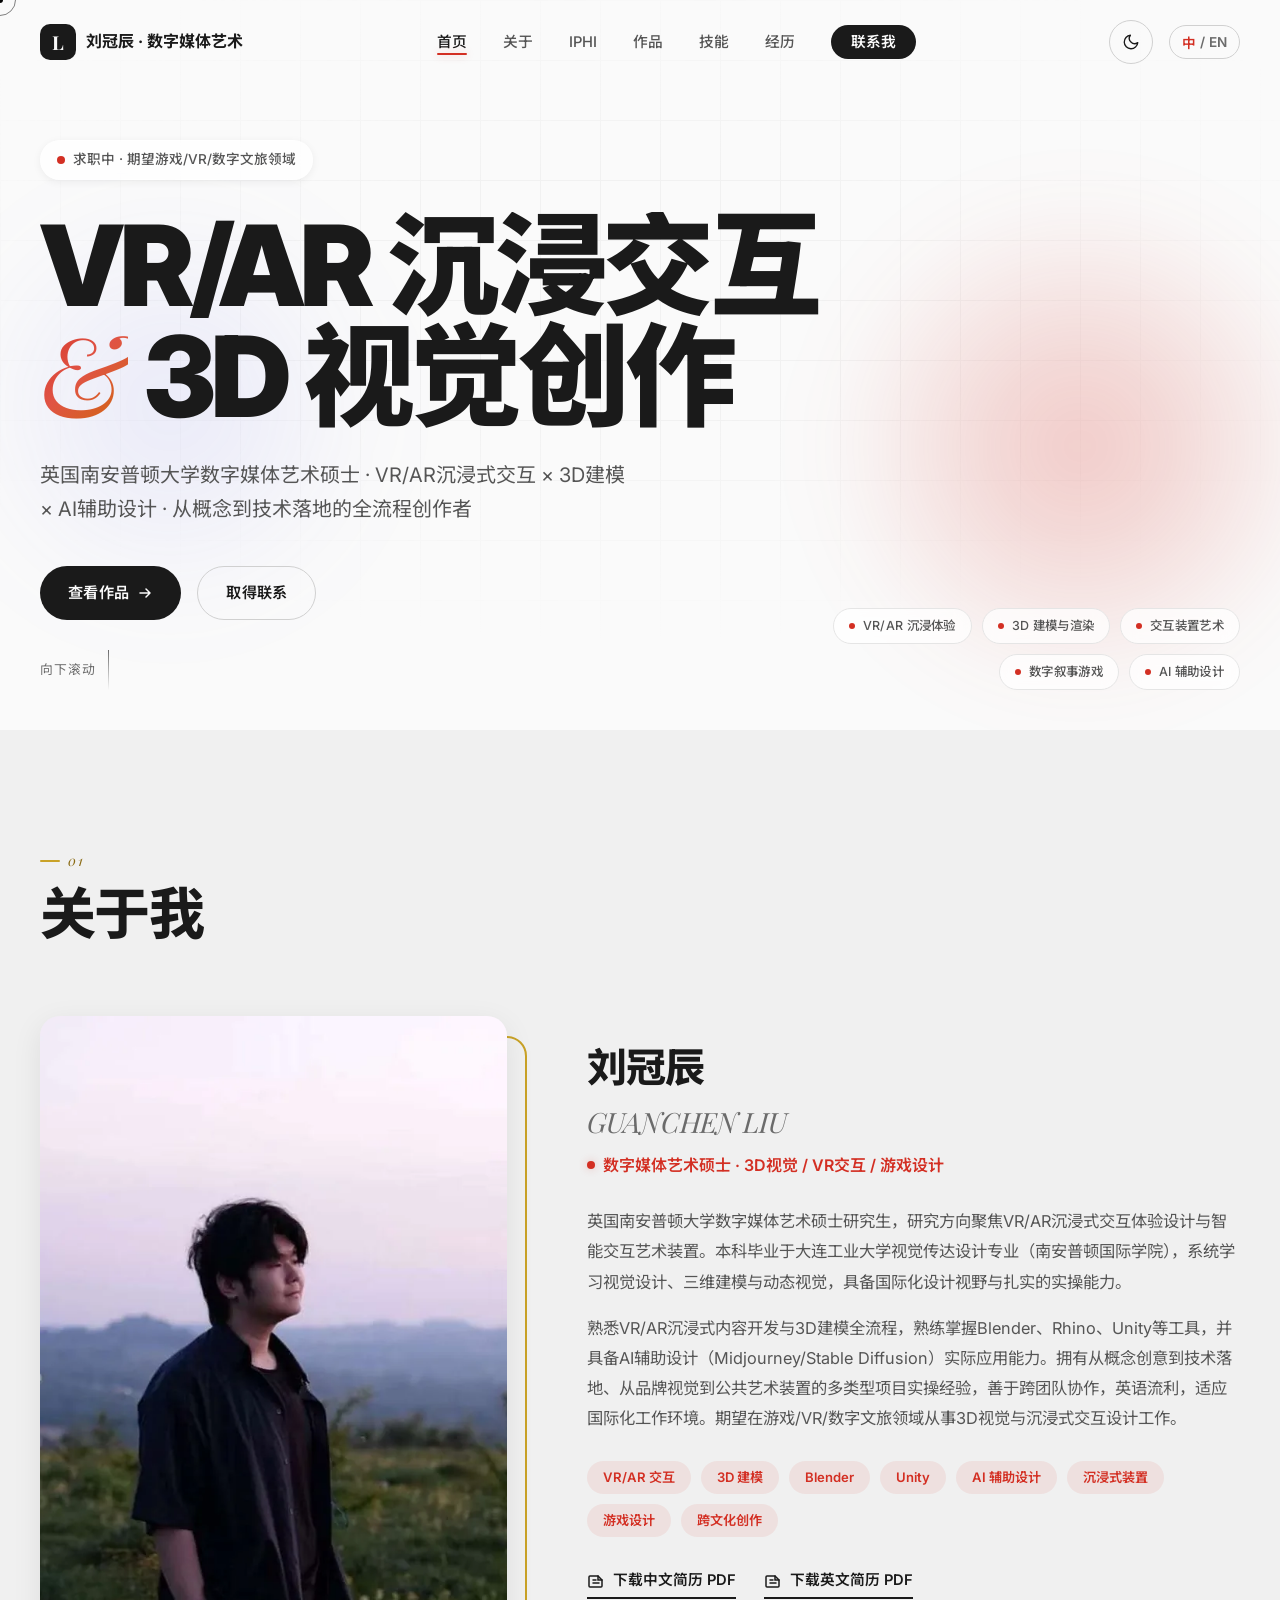
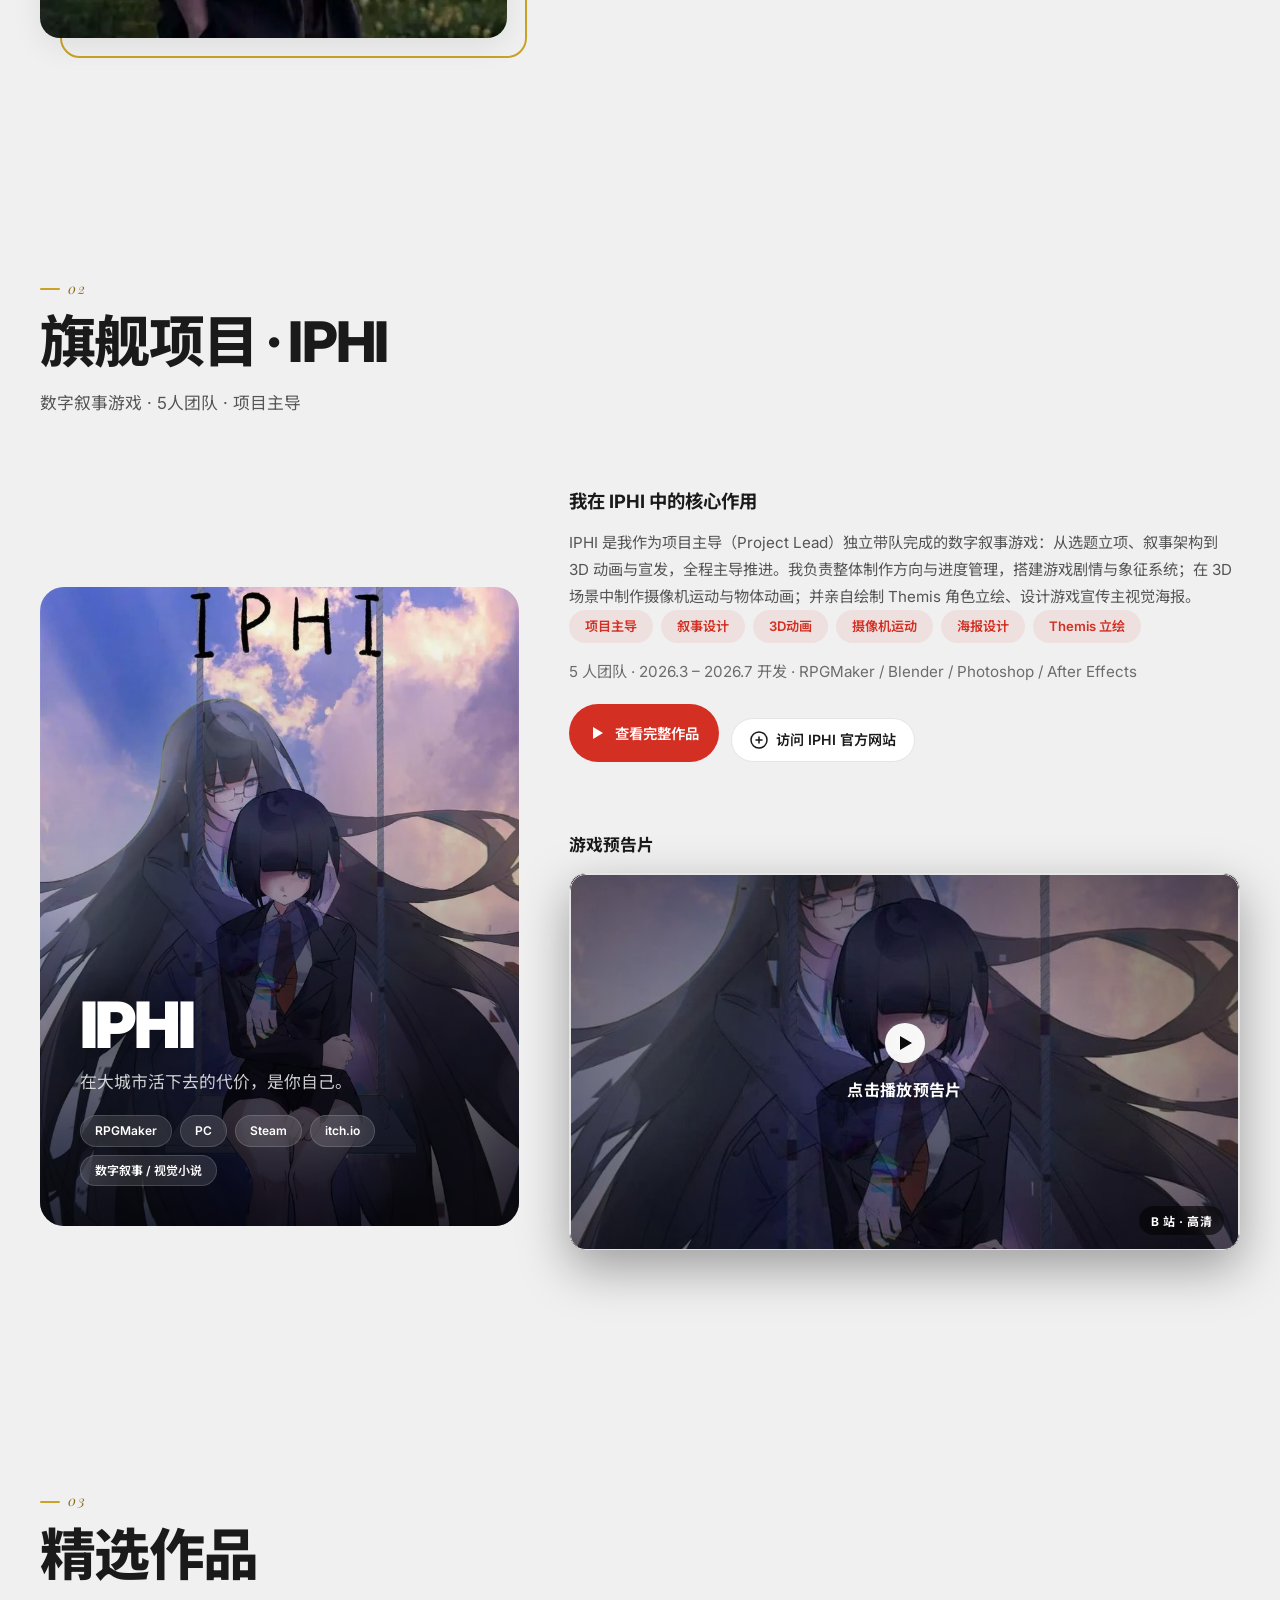
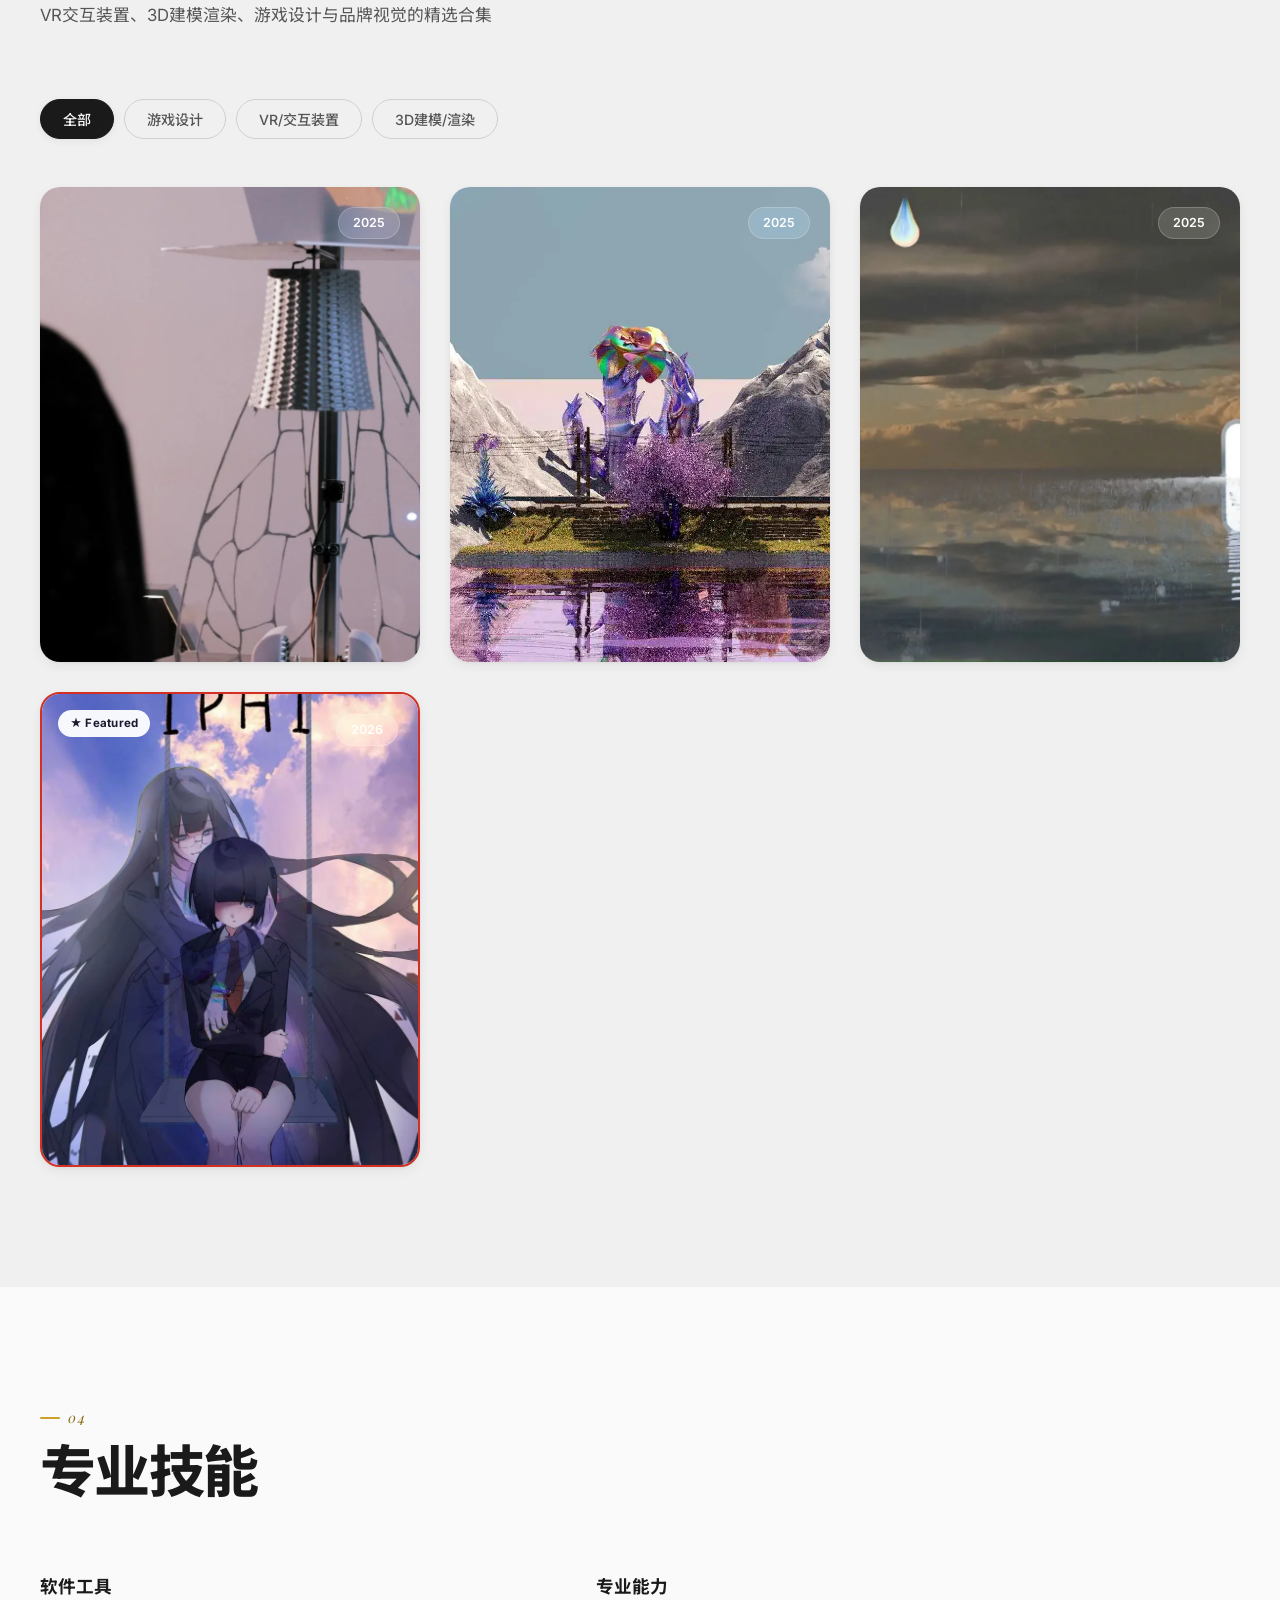
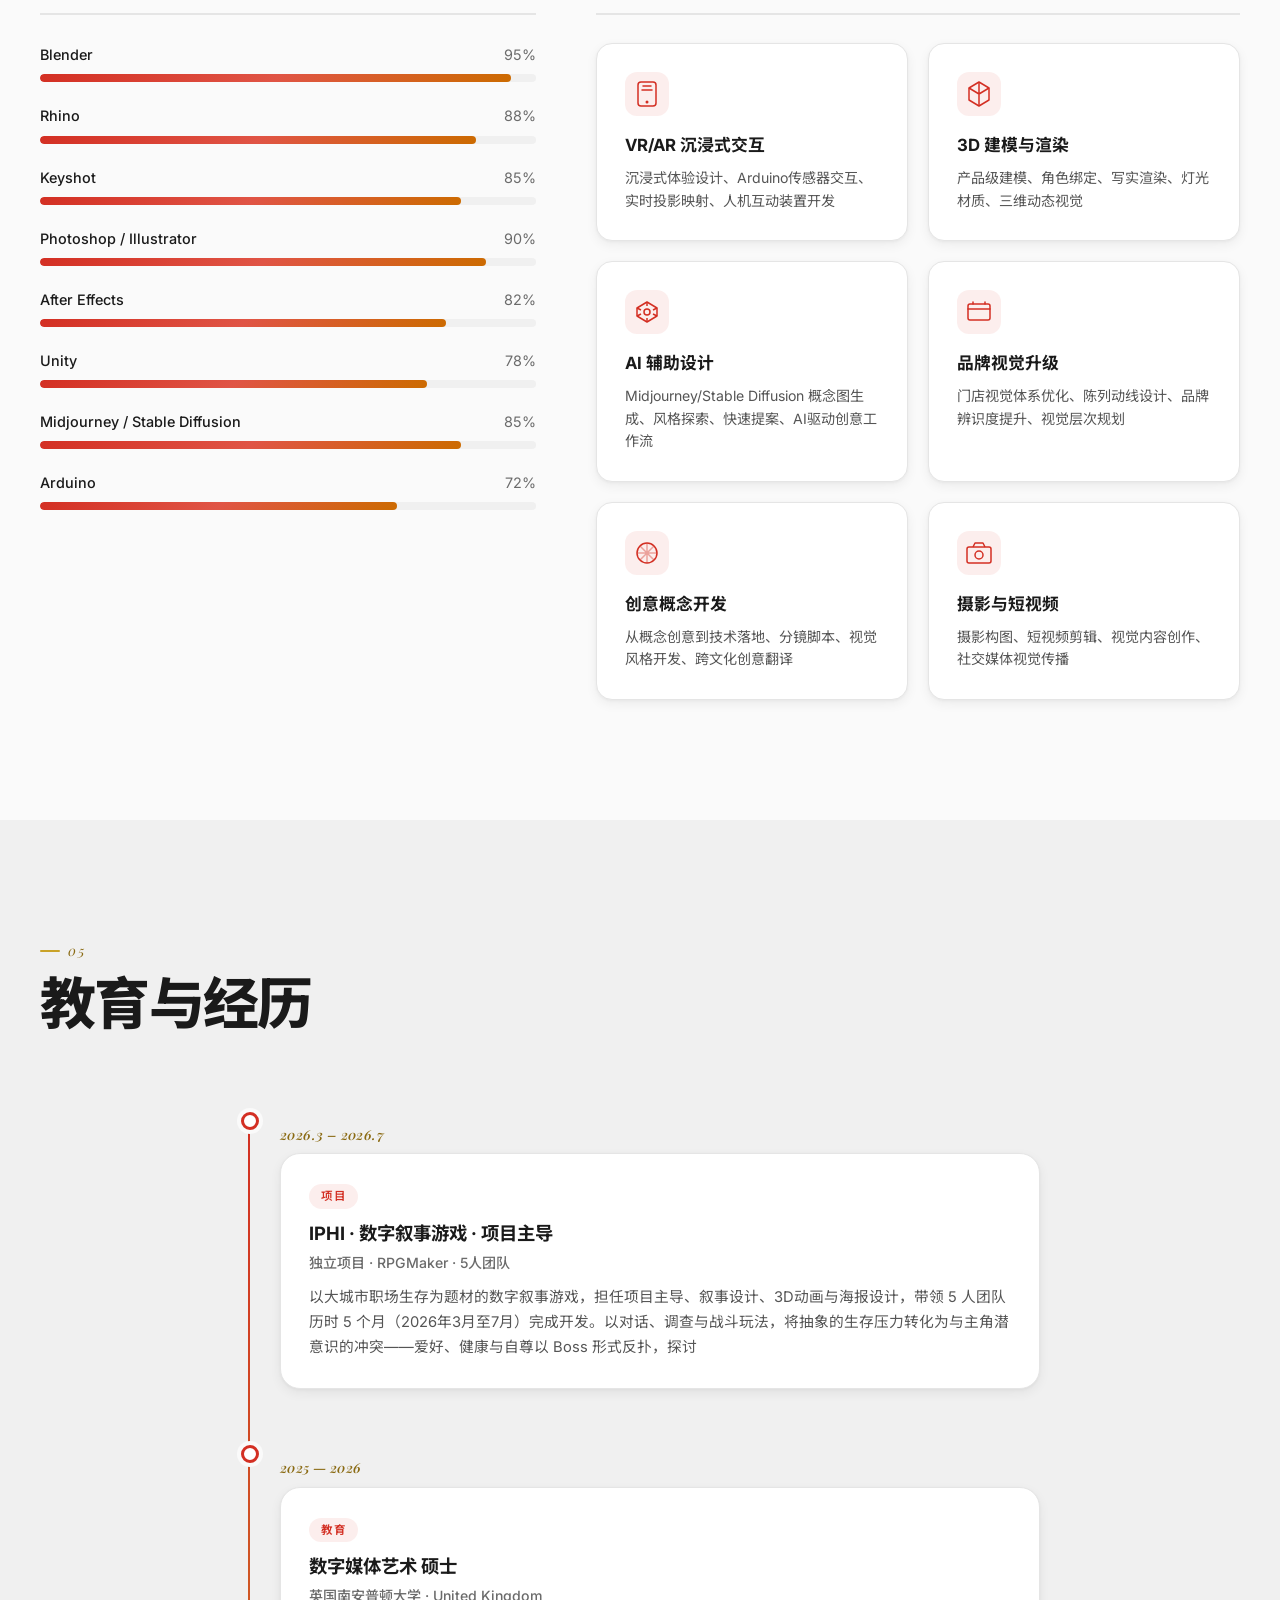
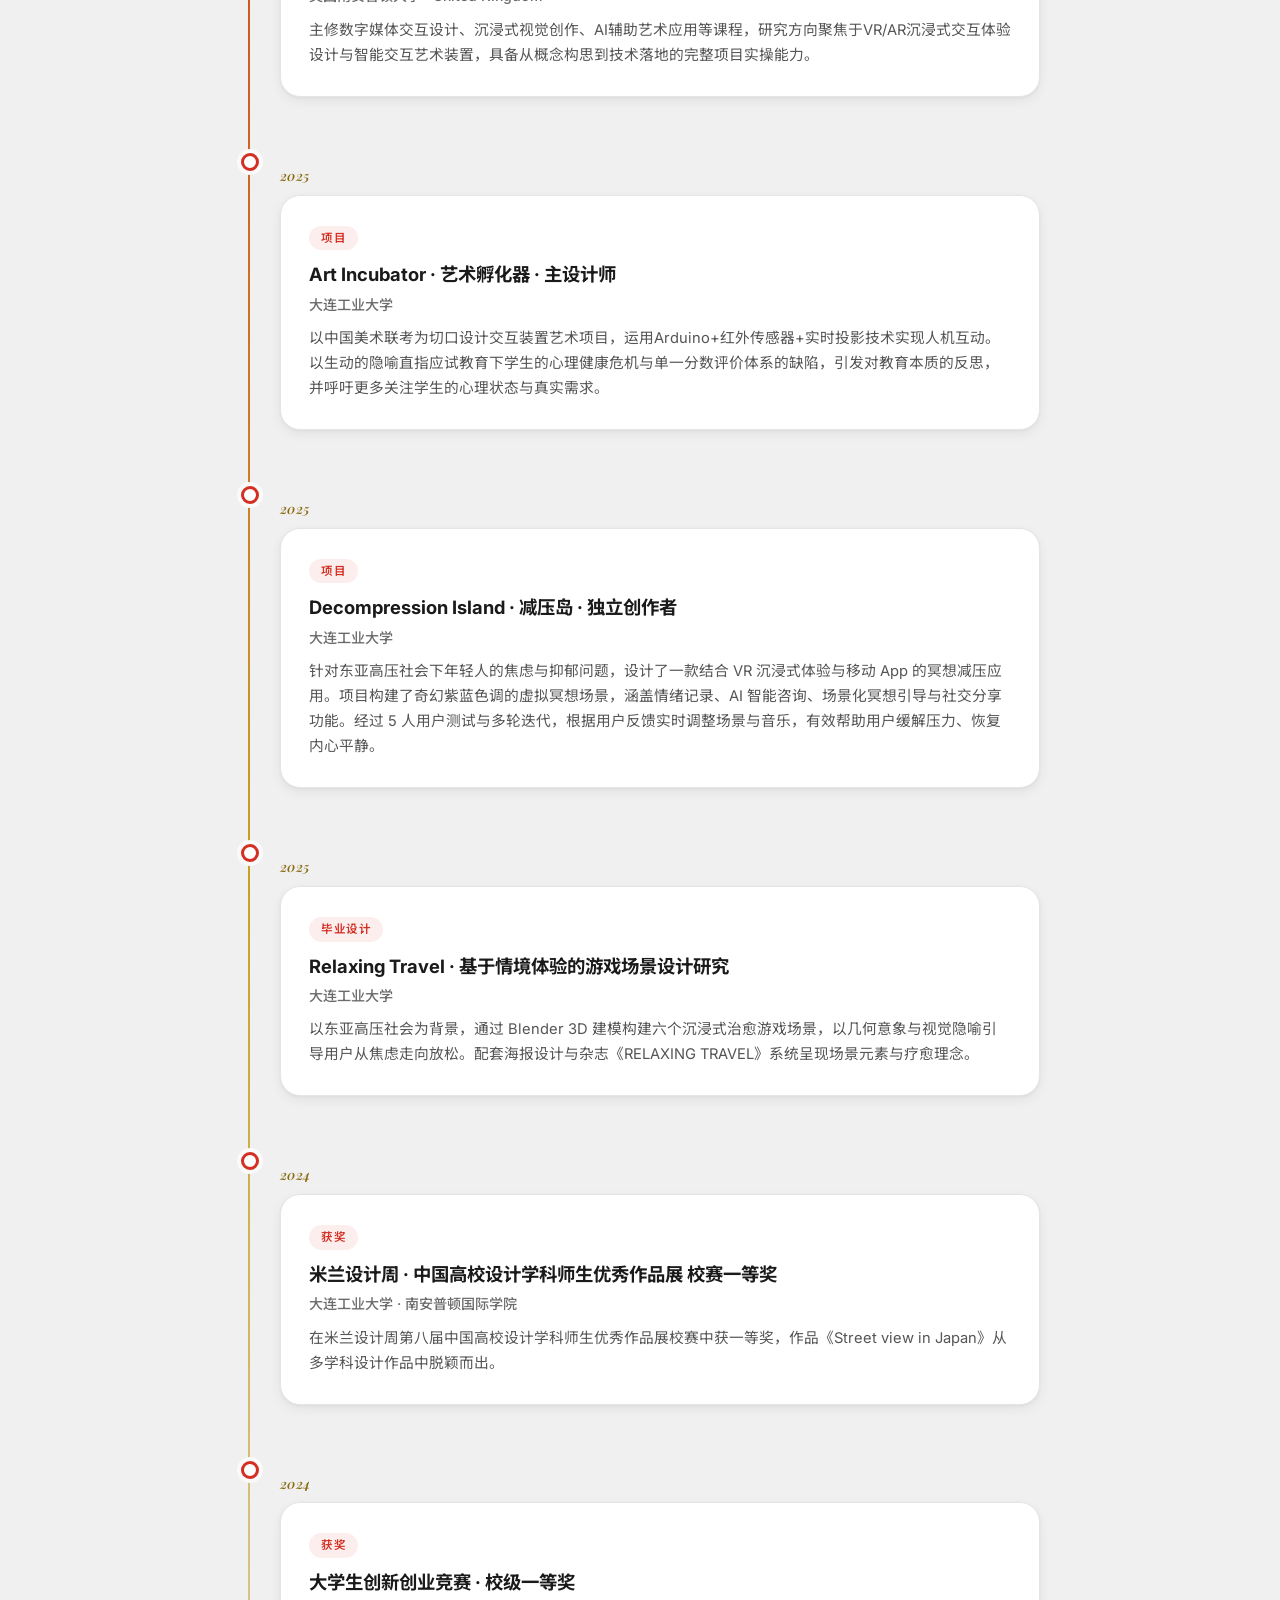
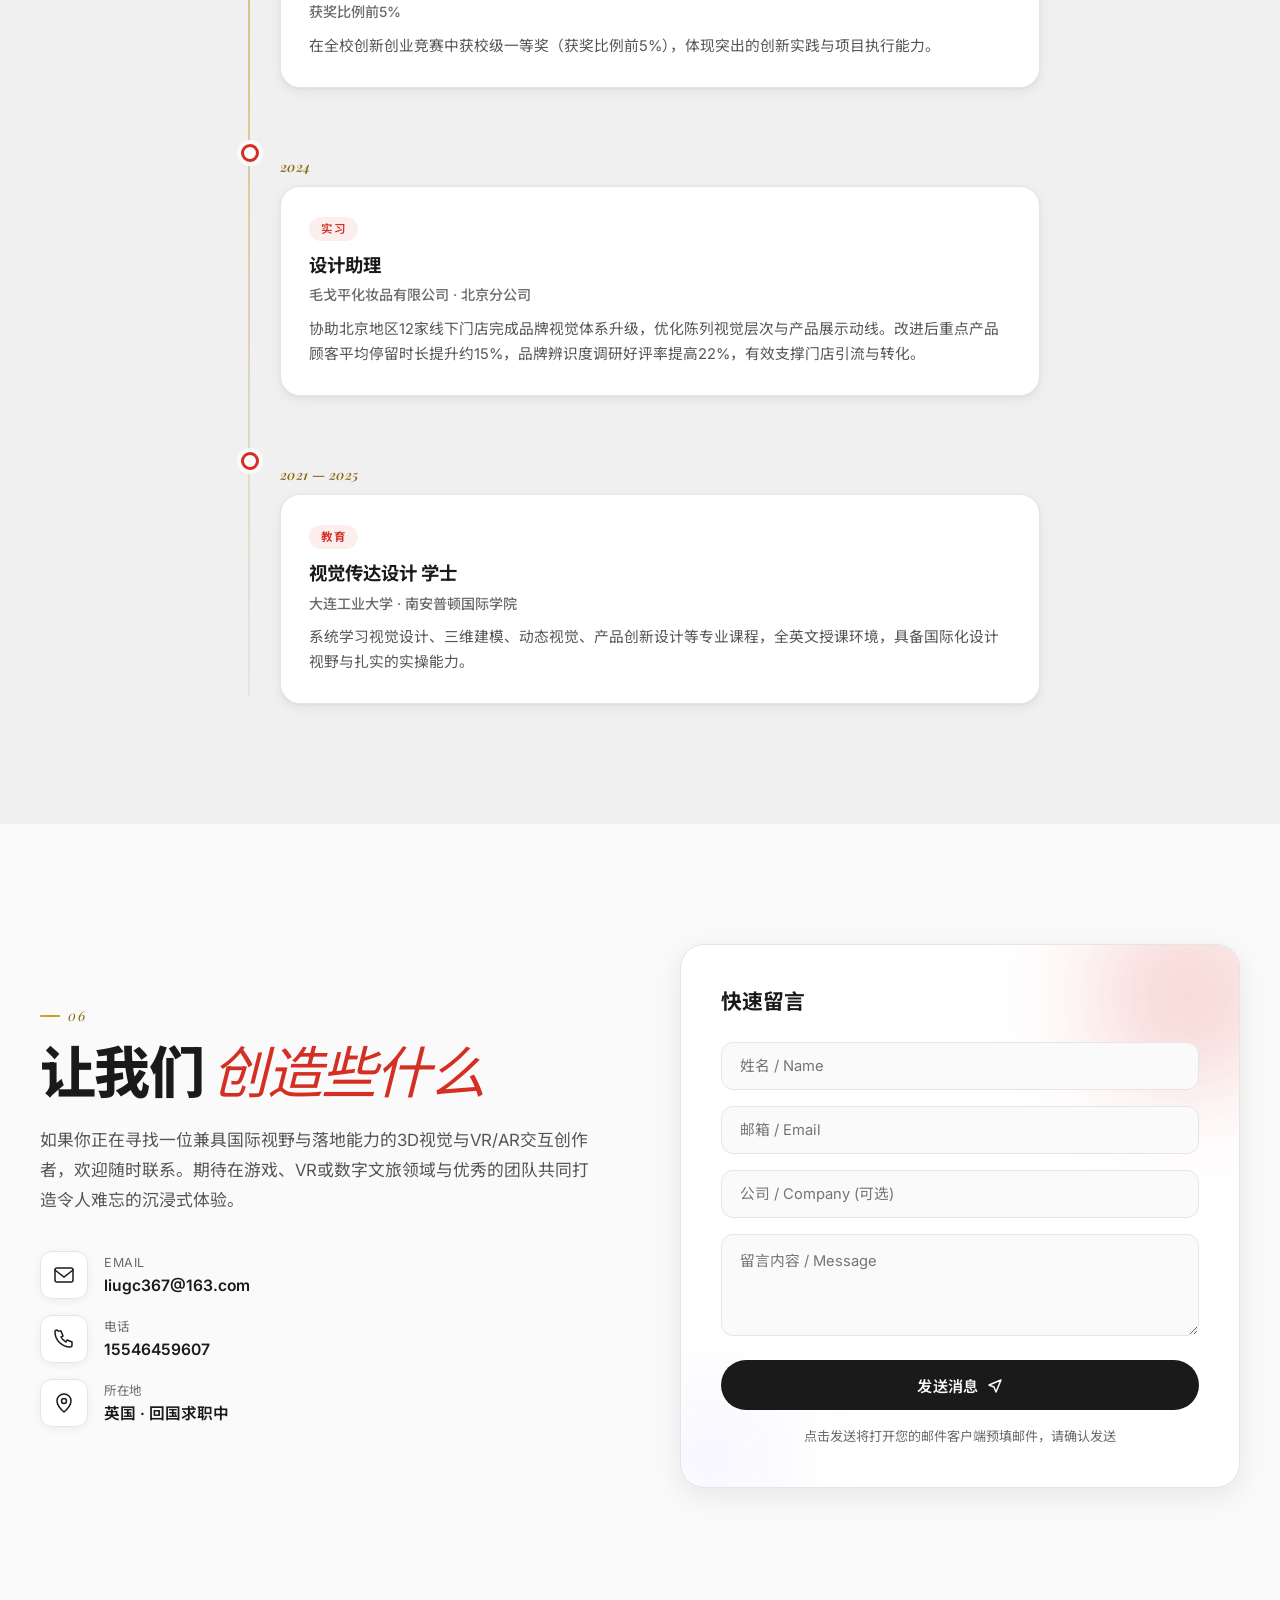
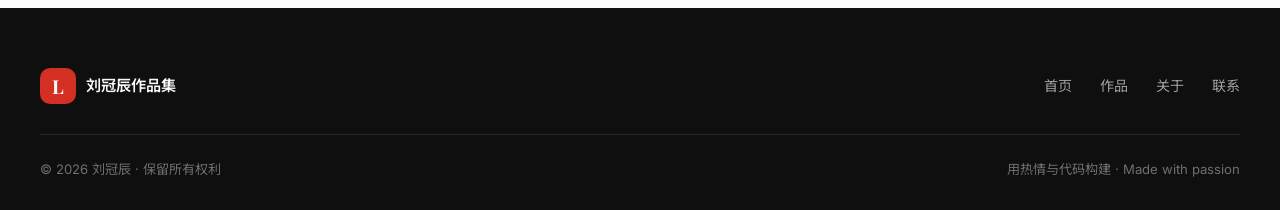
==== commit a26ca052: "Update IPHI project: 5-person team, dev period Mar鈥揓ul 2026" ====
--- a/index.html
+++ b/index.html
@@ -321,8 +321,8 @@
             <div class="section-header">
                 <span class="section-num">02</span>
                 <h2 class="section-title" data-zh="旗舰项目 · IPHI" data-en="Flagship Project · IPHI">旗舰项目 · IPHI</h2>
-                <p class="section-desc" data-zh="数字叙事游戏 · 6人团队 · 项目主导" data-en="Digital Narrative Game · 6-Person Team · Project Lead">
-                    数字叙事游戏 · 6人团队 · 项目主导
+                <p class="section-desc" data-zh="数字叙事游戏 · 5人团队 · 项目主导" data-en="Digital Narrative Game · 5-Person Team · Project Lead">
+                    数字叙事游戏 · 5人团队 · 项目主导
                 </p>
             </div>
             <div class="iphi-showcase">
@@ -358,8 +358,8 @@
                             <span class="iphi-role-tag" data-zh="海报设计" data-en="Poster Design">海报设计</span>
                             <span class="iphi-role-tag" data-zh="Themis 立绘" data-en="Themis Portrait">Themis 立绘</span>
                         </div>
-                        <p class="iphi-meta-line" data-zh="6 人团队 · 约 6 个月开发 · RPGMaker / Blender / Photoshop / After Effects" data-en="6-person team · ~6 months dev · RPGMaker / Blender / Photoshop / After Effects">
-                            6 人团队 · 约 6 个月开发 · RPGMaker / Blender / Photoshop / After Effects
+                        <p class="iphi-meta-line" data-zh="5 人团队 · 2026.3 – 2026.7 开发 · RPGMaker / Blender / Photoshop / After Effects" data-en="5-person team · Mar – Jul 2026 dev · RPGMaker / Blender / Photoshop / After Effects">
+                            5 人团队 · 2026.3 – 2026.7 开发 · RPGMaker / Blender / Photoshop / After Effects
                         </p>
                         <div class="iphi-cta-row">
                             <button class="iphi-detail-btn" data-open-work="5">
@@ -542,13 +542,13 @@
             <div class="timeline">
                 <div class="timeline-item">
                     <div class="timeline-dot"></div>
-                    <div class="timeline-date">2026</div>
+                    <div class="timeline-date">2026.3 – 2026.7</div>
                     <div class="timeline-content">
                         <span class="timeline-tag" data-zh="项目" data-en="Project">项目</span>
                         <h3 data-zh="IPHI · 数字叙事游戏 · 项目主导" data-en="IPHI · Digital Narrative Game · Project Lead">IPHI · 数字叙事游戏 · 项目主导</h3>
-                        <p class="timeline-org">独立项目 · RPGMaker · 6人团队</p>
-                        <p data-zh="以大城市职场生存为题材的数字叙事游戏，担任项目主导、叙事设计、3D动画与海报设计，带领 6 人团队历时 6 个月完成开发。以对话、调查与战斗玩法，将抽象的生存压力转化为与主角潜意识的冲突——爱好、健康与自尊以 Boss 形式反扑，探讨"为工作燃烧自己究竟值不值得"。" data-en="A digital narrative game about surviving as a young professional in a big city. Served as project lead, narrative designer, 3D animator, and poster designer, delivering a 6-person, 6-month project. Through dialogue, investigation, and battle mechanics, abstract survival pressure becomes conflicts with the protagonist's subconscious—hobbies, health, and self-esteem strike back as Bosses—asking whether burning out for work is truly worth it.">
-                            以大城市职场生存为题材的数字叙事游戏，担任项目主导、叙事设计、3D动画与海报设计，带领 6 人团队历时 6 个月完成开发。以对话、调查与战斗玩法，将抽象的生存压力转化为与主角潜意识的冲突——爱好、健康与自尊以 Boss 形式反扑，探讨"为工作燃烧自己究竟值不值得"。
+                        <p class="timeline-org">独立项目 · RPGMaker · 5人团队</p>
+                        <p data-zh="以大城市职场生存为题材的数字叙事游戏，担任项目主导、叙事设计、3D动画与海报设计，带领 5 人团队历时 5 个月（2026年3月至7月）完成开发。以对话、调查与战斗玩法，将抽象的生存压力转化为与主角潜意识的冲突——爱好、健康与自尊以 Boss 形式反扑，探讨"为工作燃烧自己究竟值不值得"。" data-en="A digital narrative game about surviving as a young professional in a big city. Served as project lead, narrative designer, 3D animator, and poster designer, delivering a 5-person project from March to July 2026. Through dialogue, investigation, and battle mechanics, abstract survival pressure becomes conflicts with the protagonist's subconscious—hobbies, health, and self-esteem strike back as Bosses—asking whether burning out for work is truly worth it.">
+                            以大城市职场生存为题材的数字叙事游戏，担任项目主导、叙事设计、3D动画与海报设计，带领 5 人团队历时 5 个月（2026年3月至7月）完成开发。以对话、调查与战斗玩法，将抽象的生存压力转化为与主角潜意识的冲突——爱好、健康与自尊以 Boss 形式反扑，探讨"为工作燃烧自己究竟值不值得"。
                         </p>
                     </div>
                 </div>
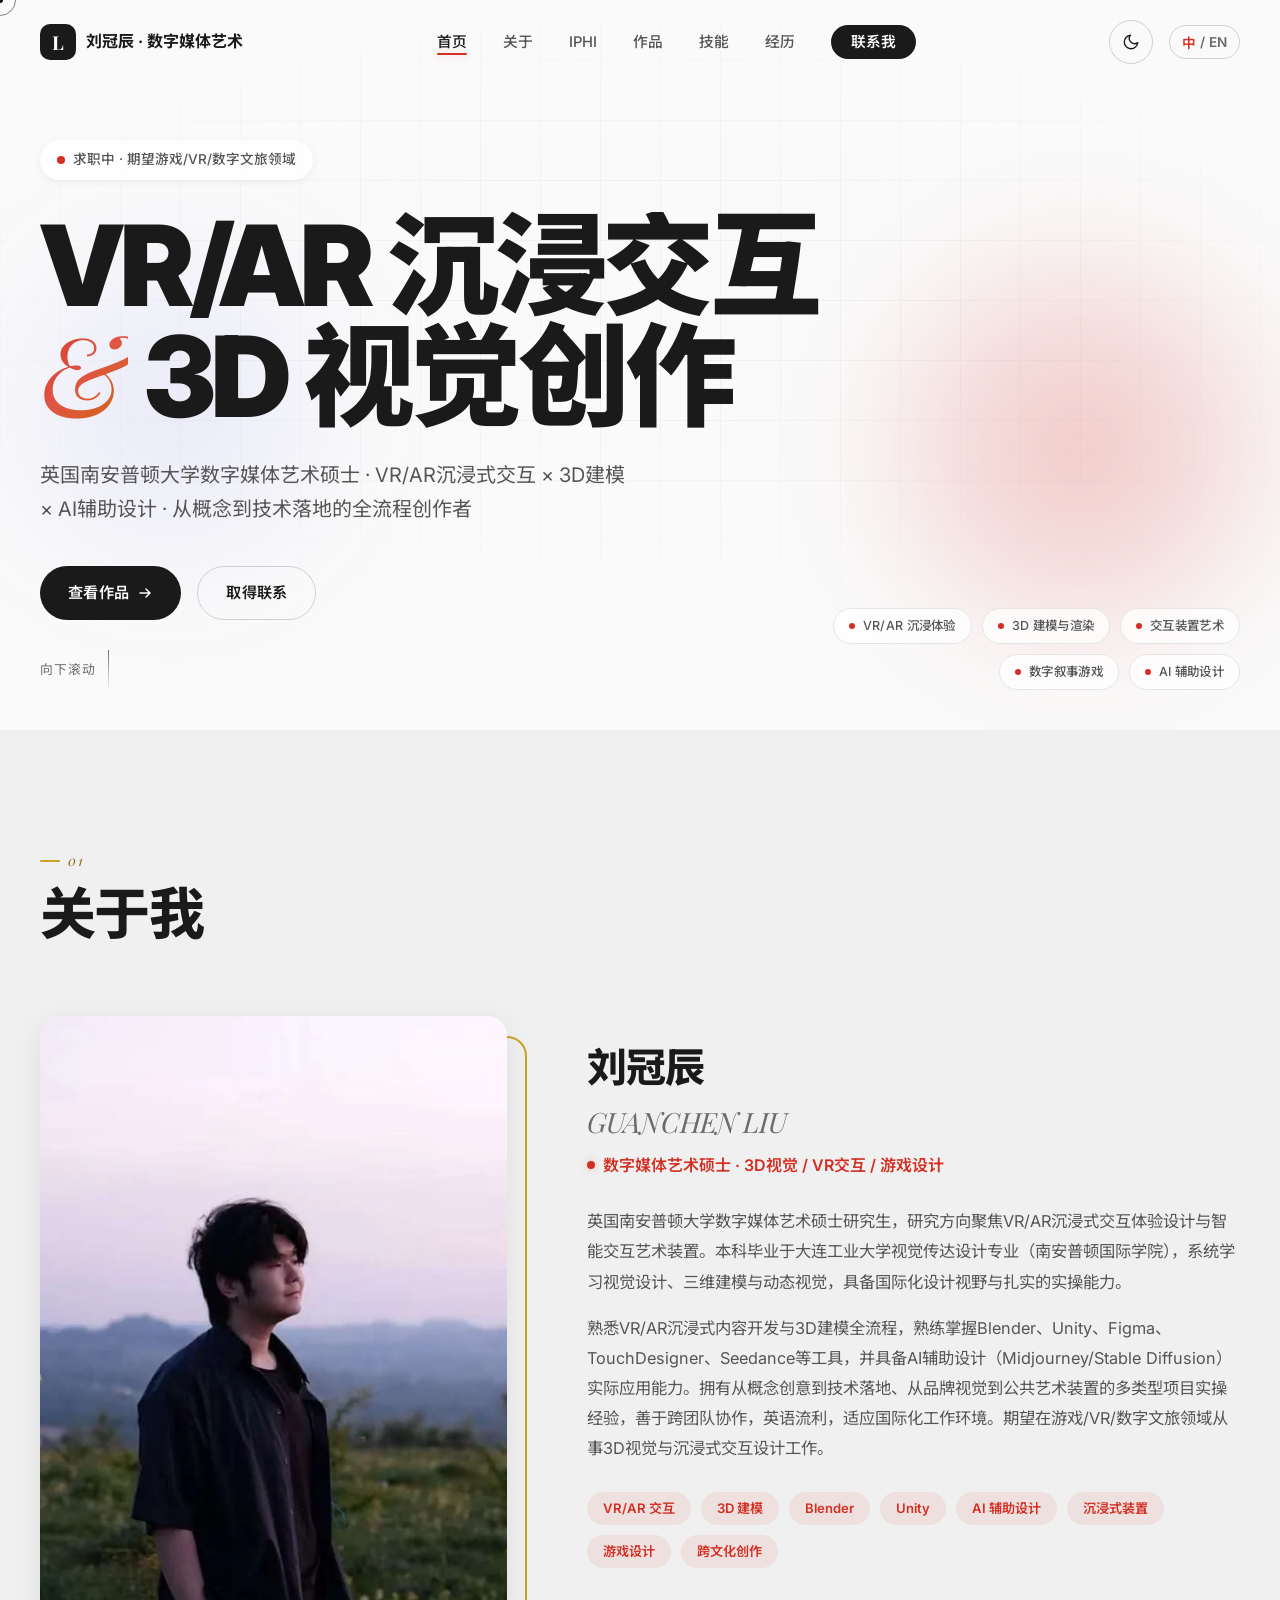
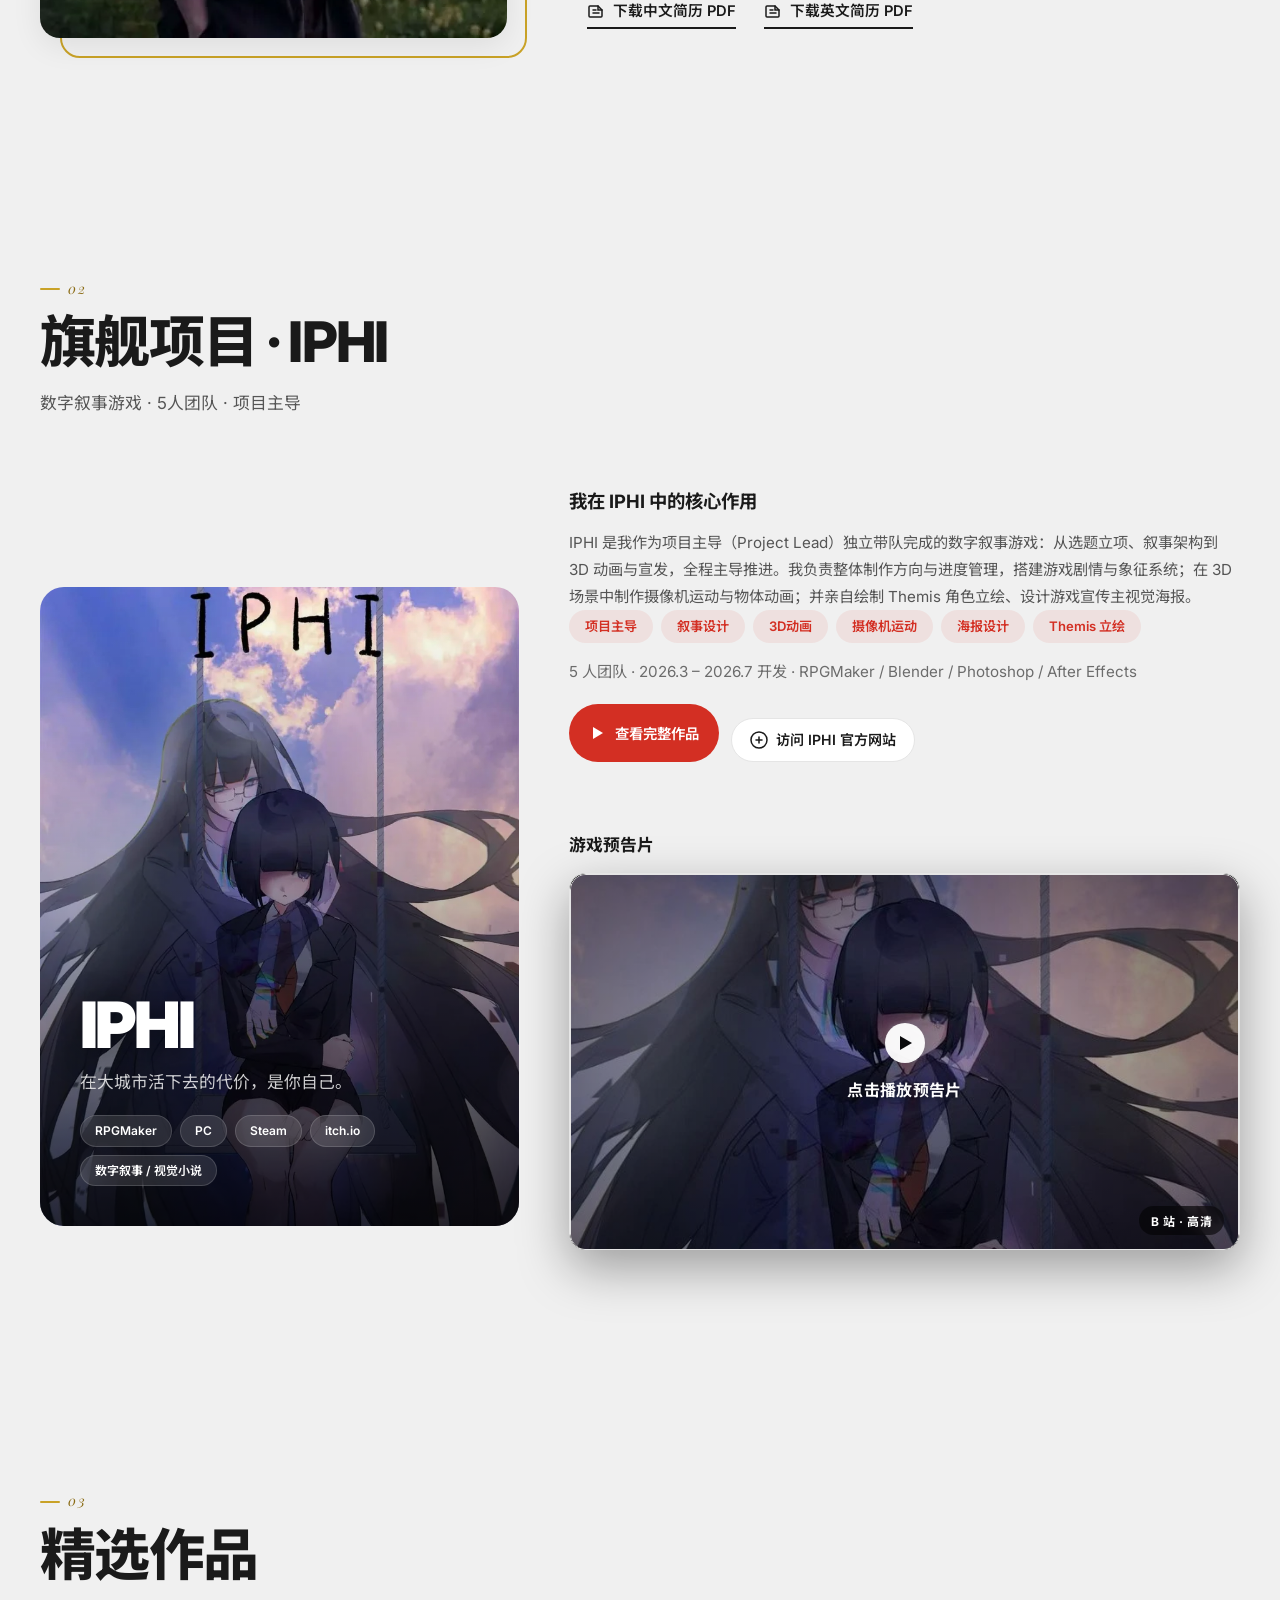
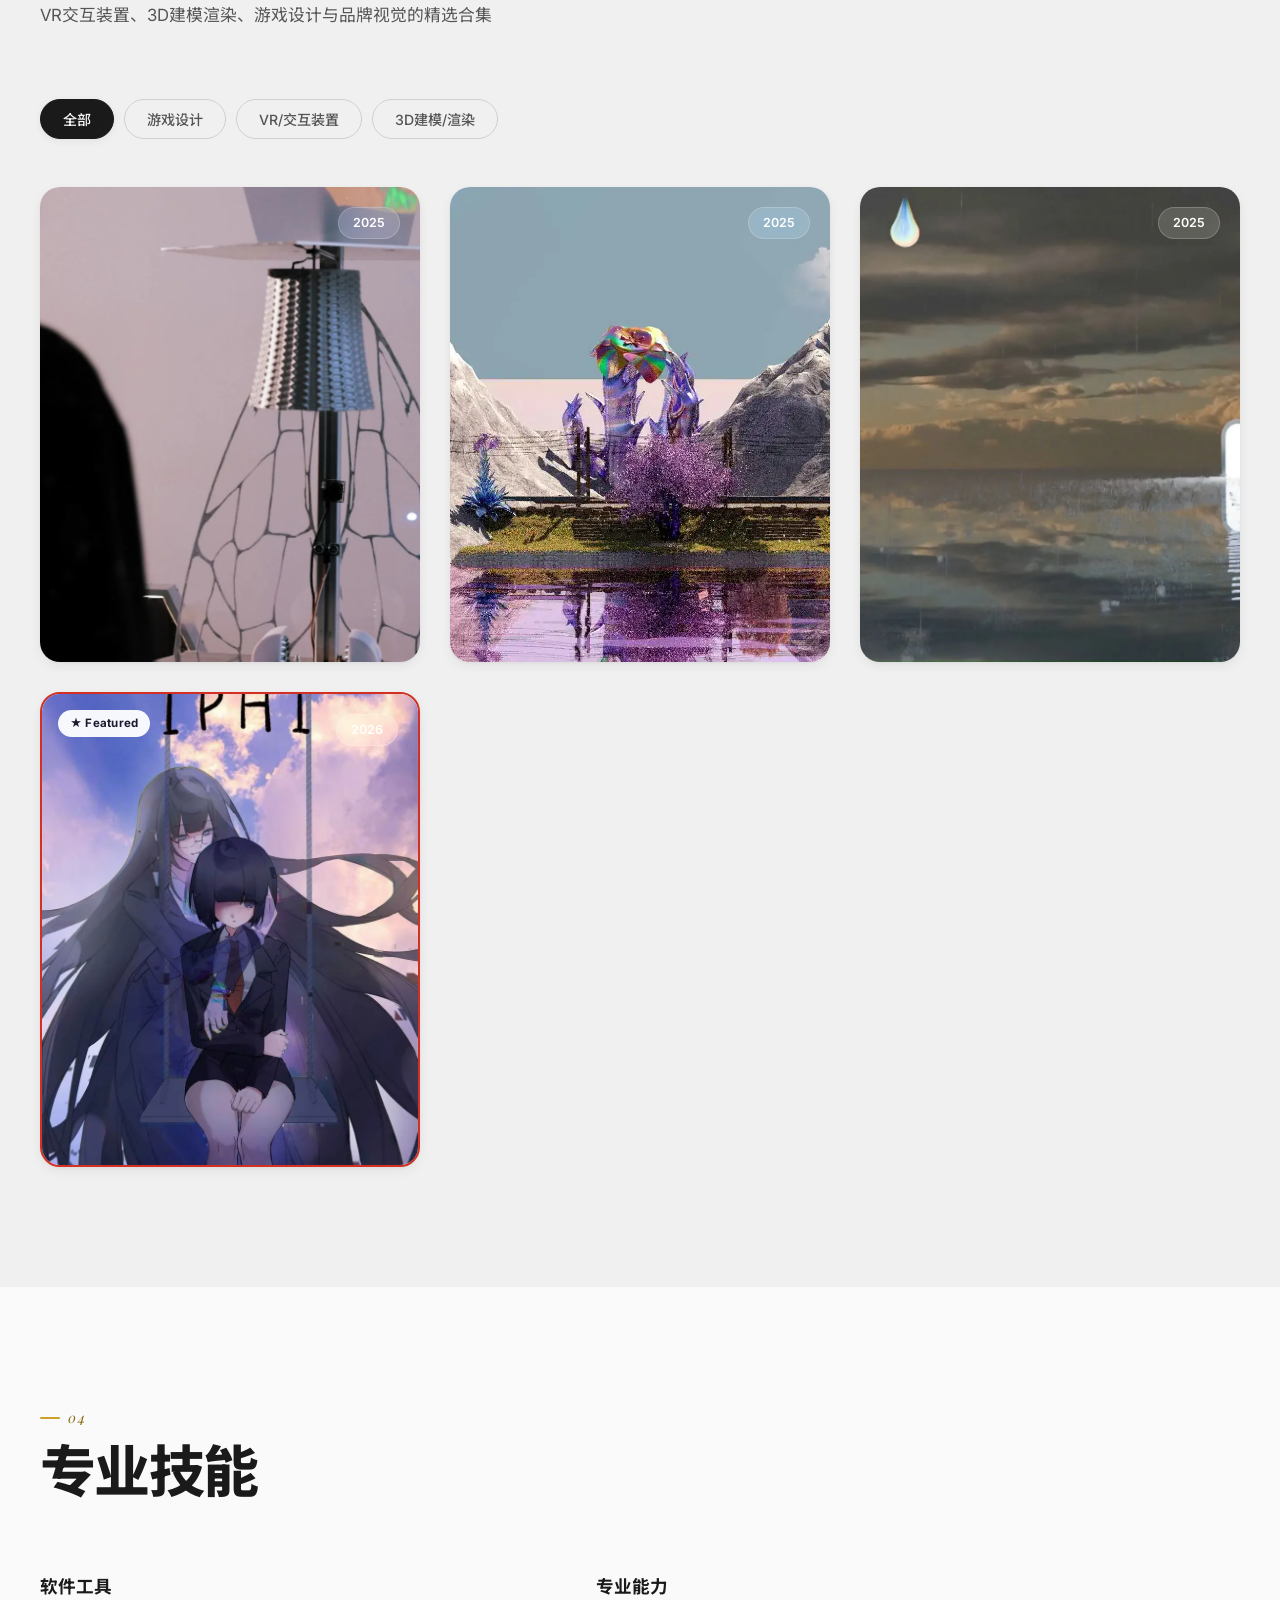
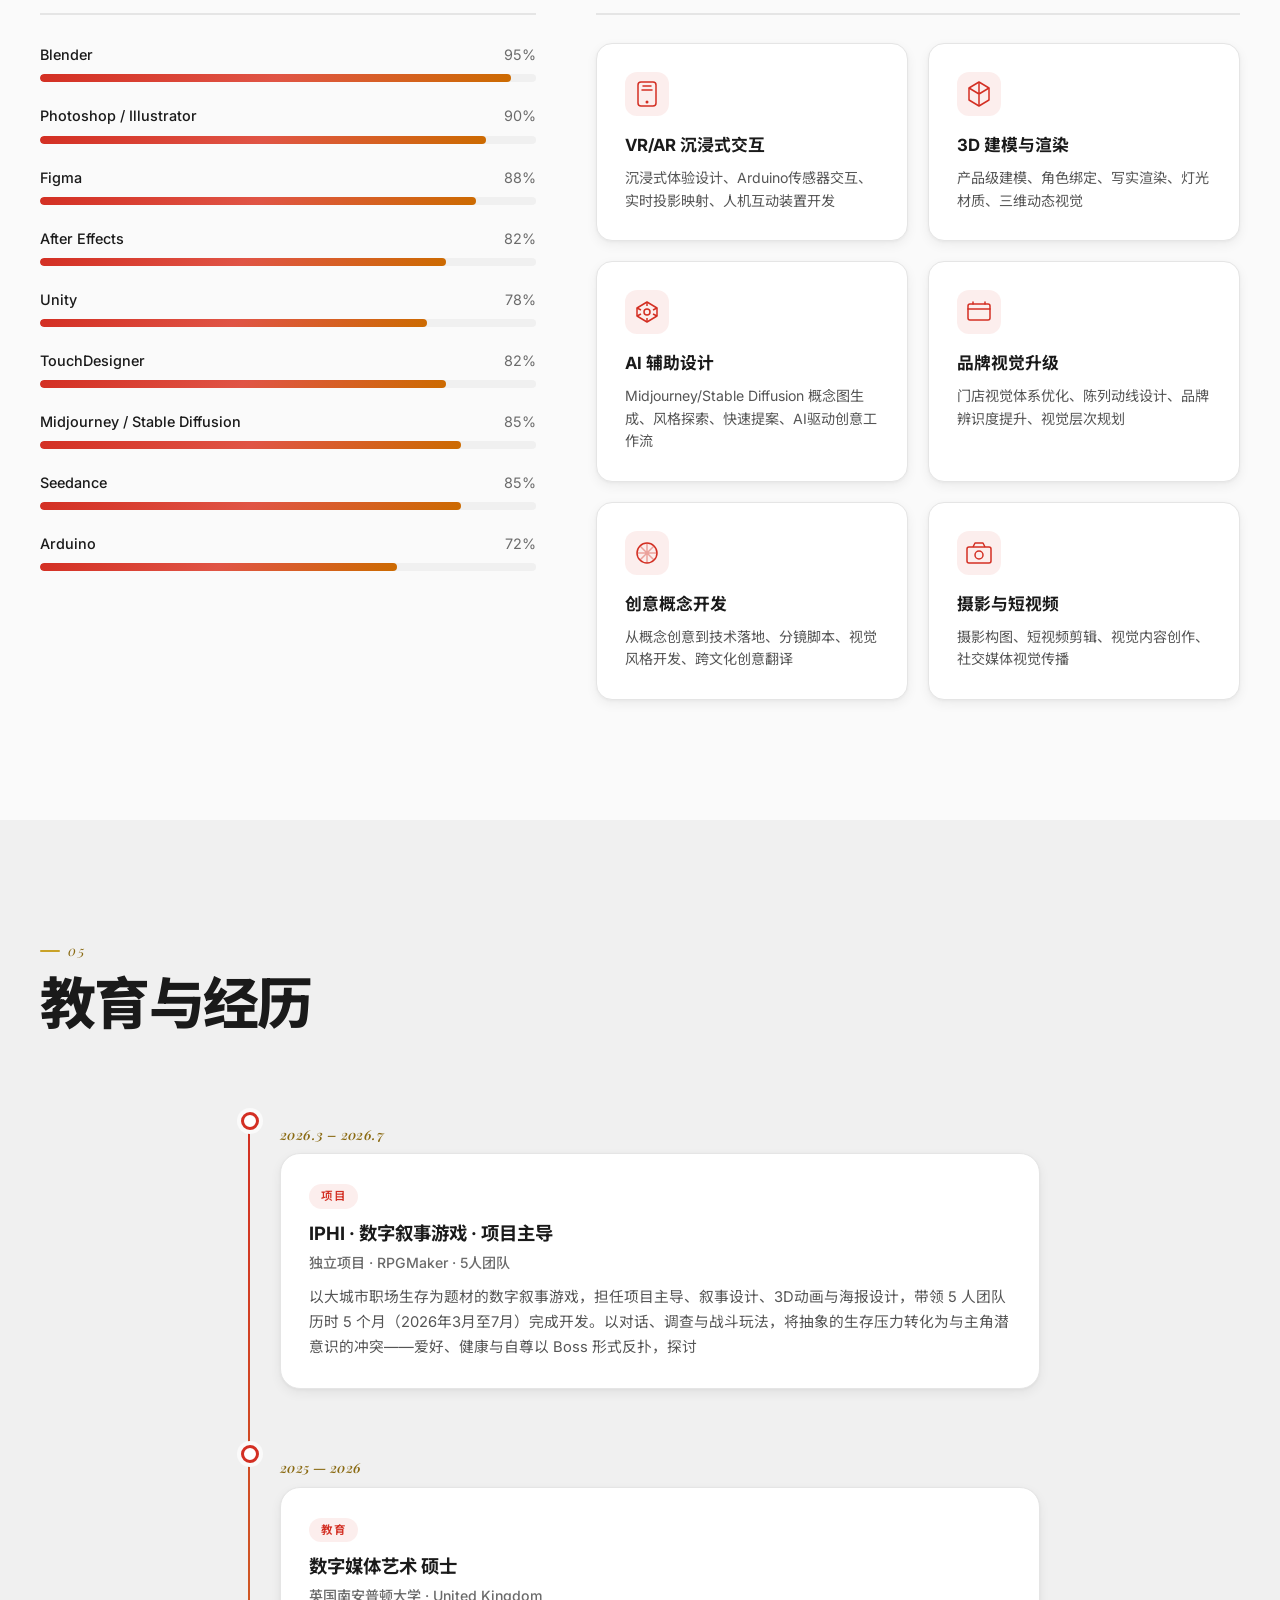
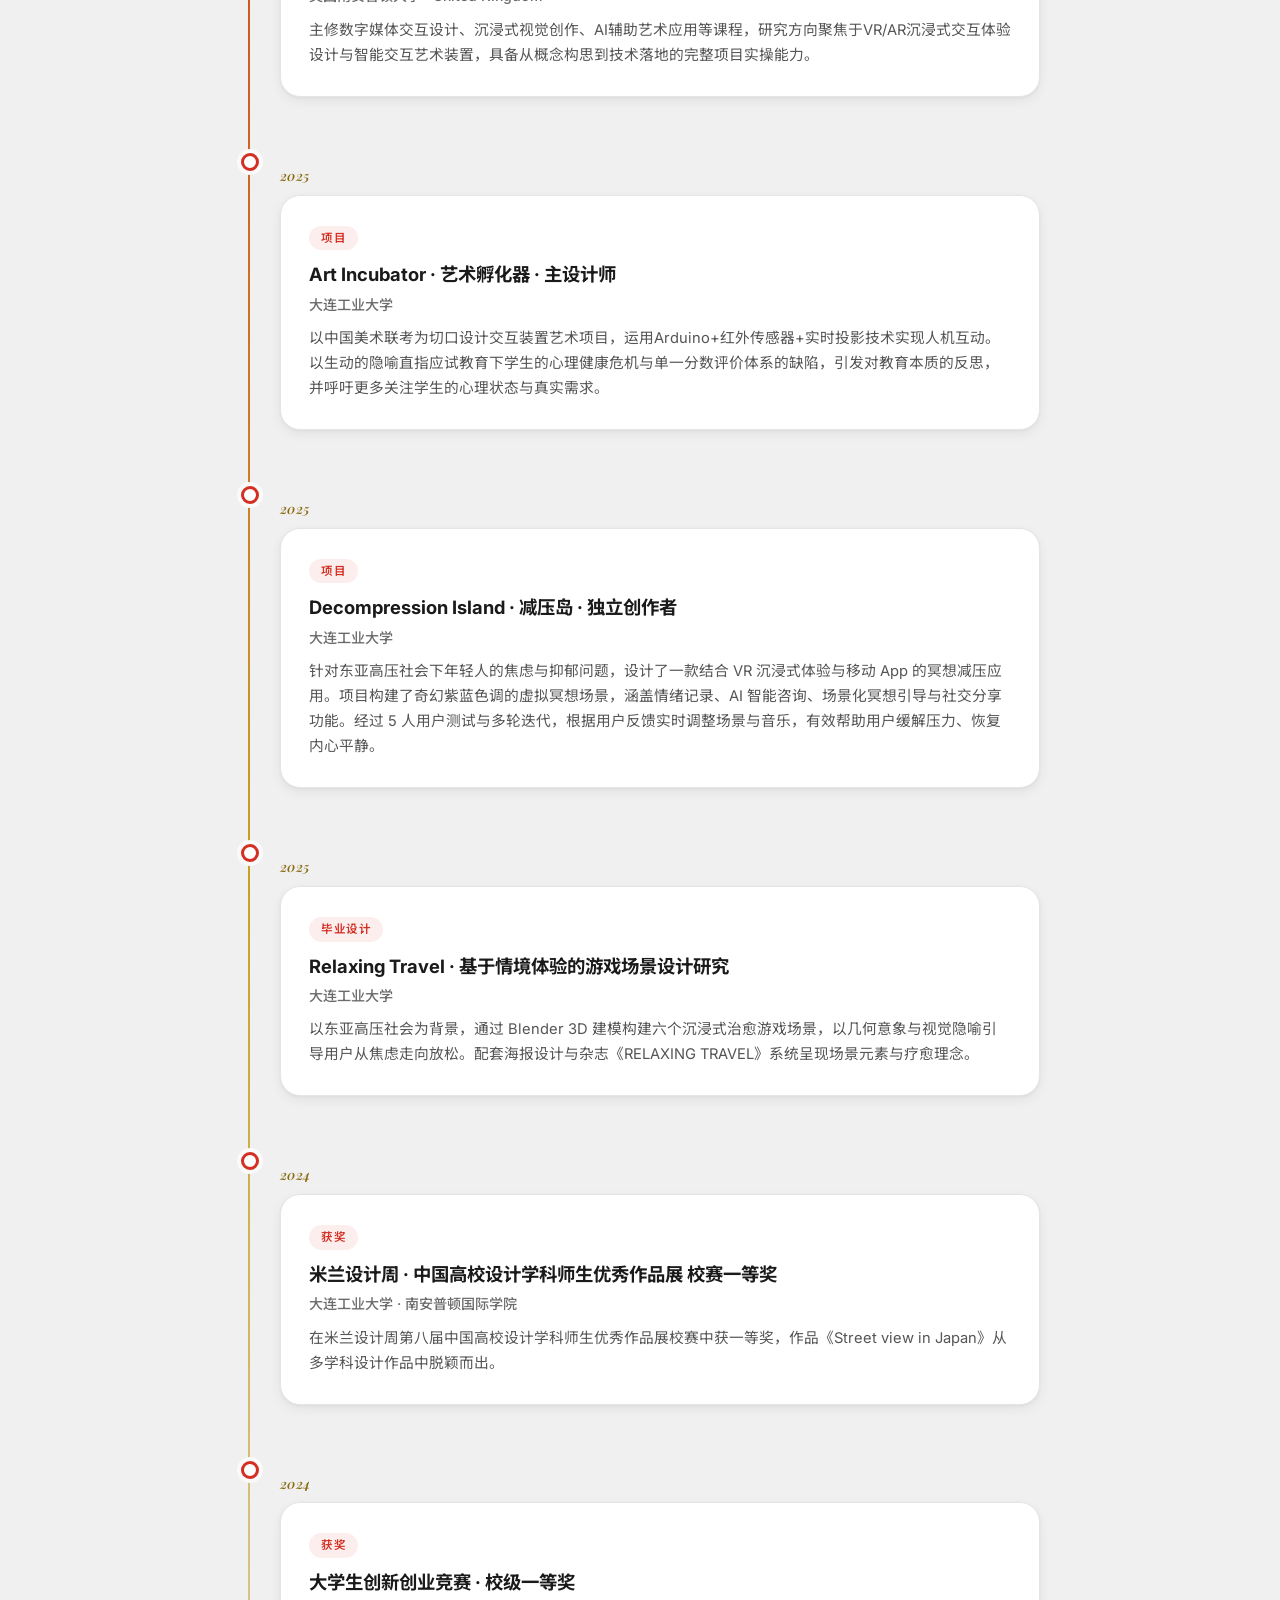
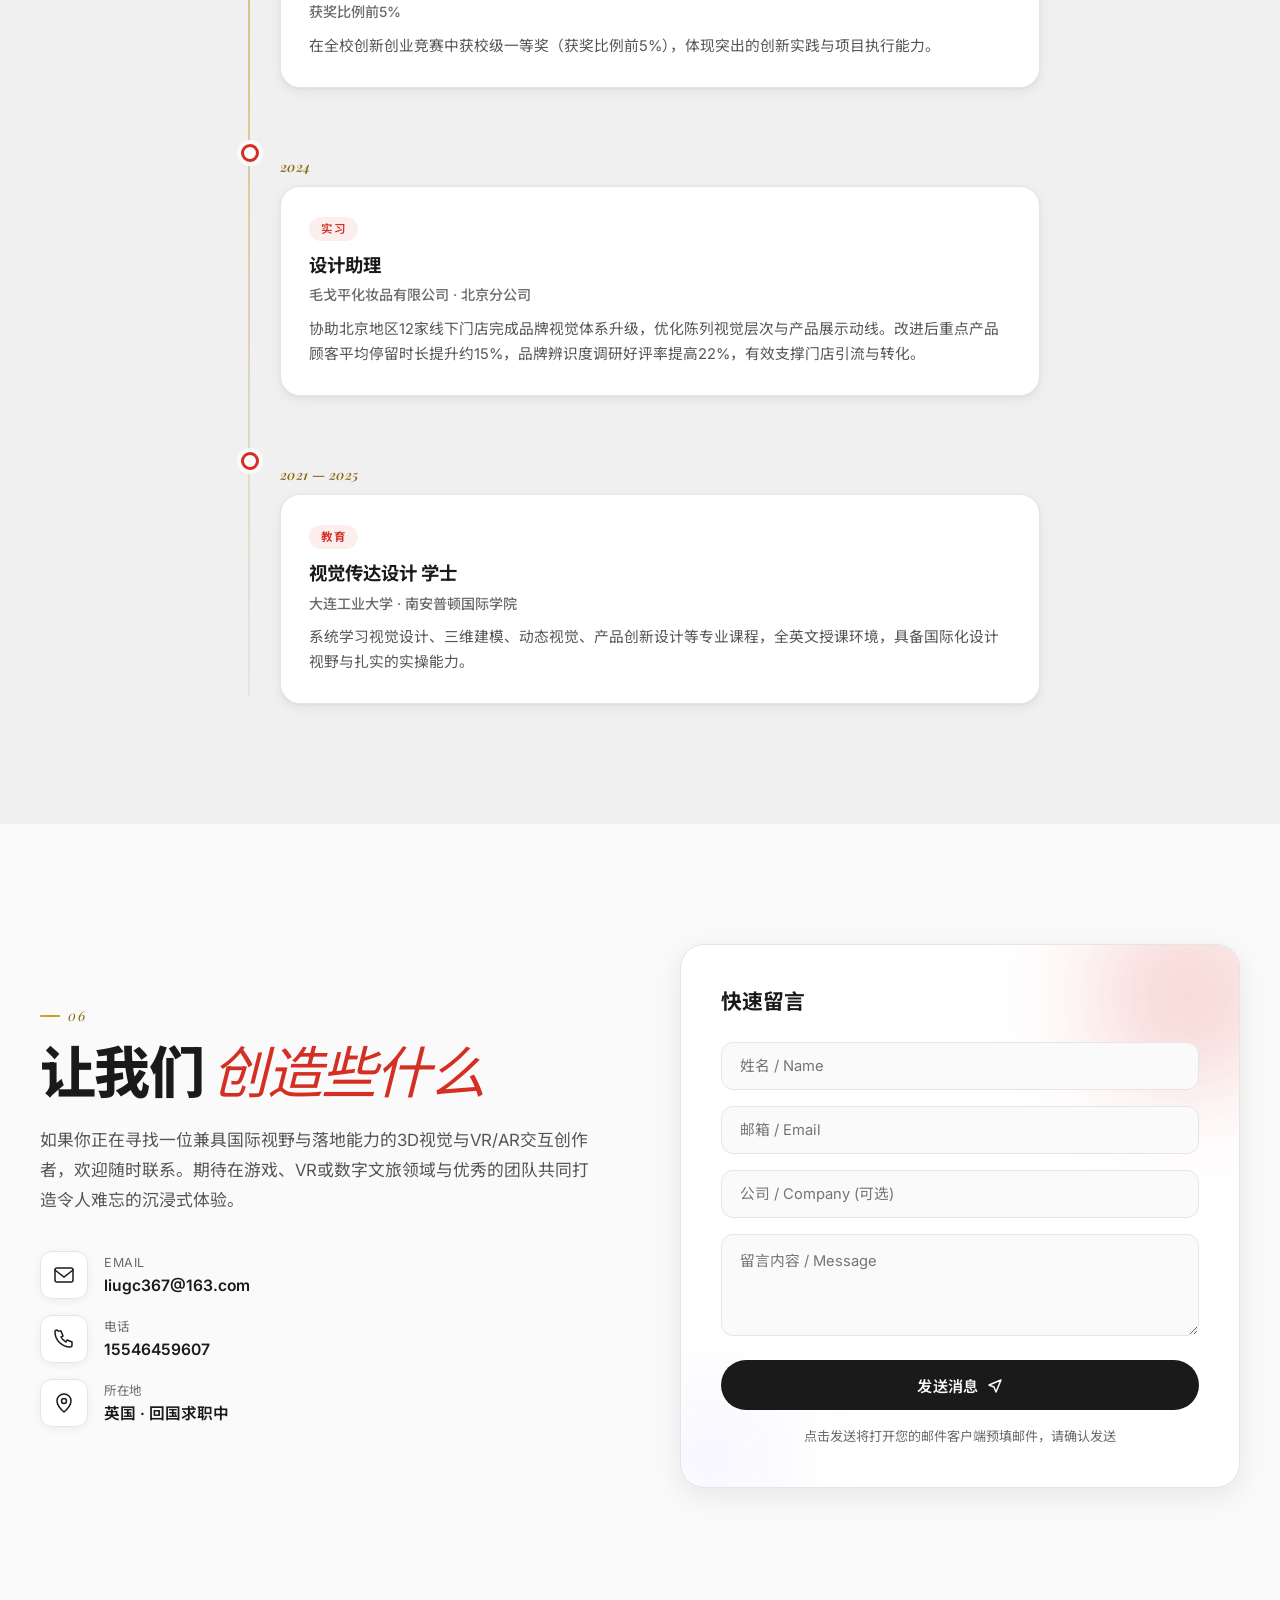
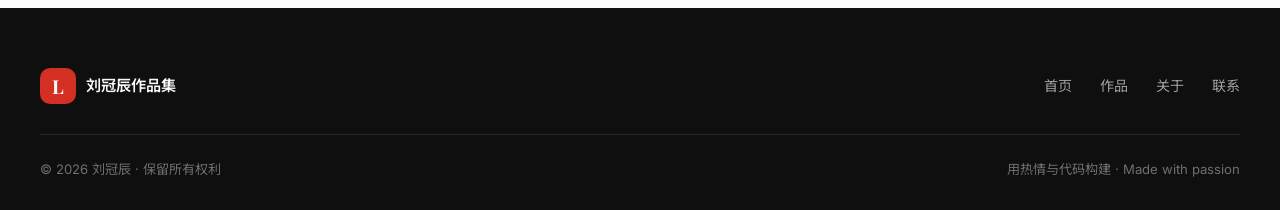
==== commit 7051f31b: "Update skills: remove Rhino/Keyshot, add Figma/TouchDesigner/Seedance" ====
--- a/index.html
+++ b/index.html
@@ -286,8 +286,8 @@
                         <p data-zh="英国南安普顿大学数字媒体艺术硕士研究生，研究方向聚焦VR/AR沉浸式交互体验设计与智能交互艺术装置。本科毕业于大连工业大学视觉传达设计专业（南安普顿国际学院），系统学习视觉设计、三维建模与动态视觉，具备国际化设计视野与扎实的实操能力。" data-en="Pursuing MA in Digital Media Arts at the University of Southampton (UK), with research focused on VR/AR immersive interactive experience design and intelligent interactive art installations. Earned BA in Visual Communication Design from Dalian Polytechnic University (Southampton International College), building a solid foundation in visual design, 3D modeling, and motion graphics with a global perspective.">
                             英国南安普顿大学数字媒体艺术硕士研究生，研究方向聚焦VR/AR沉浸式交互体验设计与智能交互艺术装置。本科毕业于大连工业大学视觉传达设计专业（南安普顿国际学院），系统学习视觉设计、三维建模与动态视觉，具备国际化设计视野与扎实的实操能力。
                         </p>
-                        <p data-zh="熟悉VR/AR沉浸式内容开发与3D建模全流程，熟练掌握Blender、Rhino、Unity等工具，并具备AI辅助设计（Midjourney/Stable Diffusion）实际应用能力。拥有从概念创意到技术落地、从品牌视觉到公共艺术装置的多类型项目实操经验，善于跨团队协作，英语流利，适应国际化工作环境。期望在游戏/VR/数字文旅领域从事3D视觉与沉浸式交互设计工作。" data-en="Proficient in VR/AR immersive content development and the full 3D modeling pipeline, with expertise in Blender, Rhino, Unity, and AI-assisted design tools (Midjourney / Stable Diffusion). Hands-on experience spanning brand visuals, public art installations, and product innovation. Fluent in English, collaborative across teams, and ready to contribute high-quality creative and technical support in game, VR, or digital tourism sectors.">
-                            熟悉VR/AR沉浸式内容开发与3D建模全流程，熟练掌握Blender、Rhino、Unity等工具，并具备AI辅助设计（Midjourney/Stable Diffusion）实际应用能力。拥有从概念创意到技术落地、从品牌视觉到公共艺术装置的多类型项目实操经验，善于跨团队协作，英语流利，适应国际化工作环境。期望在游戏/VR/数字文旅领域从事3D视觉与沉浸式交互设计工作。
+                        <p data-zh="熟悉VR/AR沉浸式内容开发与3D建模全流程，熟练掌握Blender、Unity、Figma、TouchDesigner、Seedance等工具，并具备AI辅助设计（Midjourney/Stable Diffusion）实际应用能力。拥有从概念创意到技术落地、从品牌视觉到公共艺术装置的多类型项目实操经验，善于跨团队协作，英语流利，适应国际化工作环境。期望在游戏/VR/数字文旅领域从事3D视觉与沉浸式交互设计工作。" data-en="Proficient in VR/AR immersive content development and the full 3D modeling pipeline, with expertise in Blender, Unity, Figma, TouchDesigner, Seedance, and AI-assisted design tools (Midjourney / Stable Diffusion). Hands-on experience spanning brand visuals, public art installations, and product innovation. Fluent in English, collaborative across teams, and ready to contribute high-quality creative and technical support in game, VR, or digital tourism sectors.">
+                            熟悉VR/AR沉浸式内容开发与3D建模全流程，熟练掌握Blender、Unity、Figma、TouchDesigner、Seedance等工具，并具备AI辅助设计（Midjourney/Stable Diffusion）实际应用能力。拥有从概念创意到技术落地、从品牌视觉到公共艺术装置的多类型项目实操经验，善于跨团队协作，英语流利，适应国际化工作环境。期望在游戏/VR/数字文旅领域从事3D视觉与沉浸式交互设计工作。
                         </p>
                     </div>
                     <div class="about-tags">
@@ -452,18 +452,14 @@
                             <div class="skill-bar"><div class="skill-fill" data-level="95"></div></div>
                         </div>
                         <div class="skill-item">
-                            <div class="skill-info"><span>Rhino</span><span class="skill-pct">88%</span></div>
-                            <div class="skill-bar"><div class="skill-fill" data-level="88"></div></div>
-                        </div>
-                        <div class="skill-item">
-                            <div class="skill-info"><span>Keyshot</span><span class="skill-pct">85%</span></div>
-                            <div class="skill-bar"><div class="skill-fill" data-level="85"></div></div>
-                        </div>
-                        <div class="skill-item">
                             <div class="skill-info"><span>Photoshop / Illustrator</span><span class="skill-pct">90%</span></div>
                             <div class="skill-bar"><div class="skill-fill" data-level="90"></div></div>
                         </div>
                         <div class="skill-item">
+                            <div class="skill-info"><span>Figma</span><span class="skill-pct">88%</span></div>
+                            <div class="skill-bar"><div class="skill-fill" data-level="88"></div></div>
+                        </div>
+                        <div class="skill-item">
                             <div class="skill-info"><span>After Effects</span><span class="skill-pct">82%</span></div>
                             <div class="skill-bar"><div class="skill-fill" data-level="82"></div></div>
                         </div>
@@ -472,7 +468,15 @@
                             <div class="skill-bar"><div class="skill-fill" data-level="78"></div></div>
                         </div>
                         <div class="skill-item">
+                            <div class="skill-info"><span>TouchDesigner</span><span class="skill-pct">82%</span></div>
+                            <div class="skill-bar"><div class="skill-fill" data-level="82"></div></div>
+                        </div>
+                        <div class="skill-item">
                             <div class="skill-info"><span>Midjourney / Stable Diffusion</span><span class="skill-pct">85%</span></div>
+                            <div class="skill-bar"><div class="skill-fill" data-level="85"></div></div>
+                        </div>
+                        <div class="skill-item">
+                            <div class="skill-info"><span>Seedance</span><span class="skill-pct">85%</span></div>
                             <div class="skill-bar"><div class="skill-fill" data-level="85"></div></div>
                         </div>
                         <div class="skill-item">
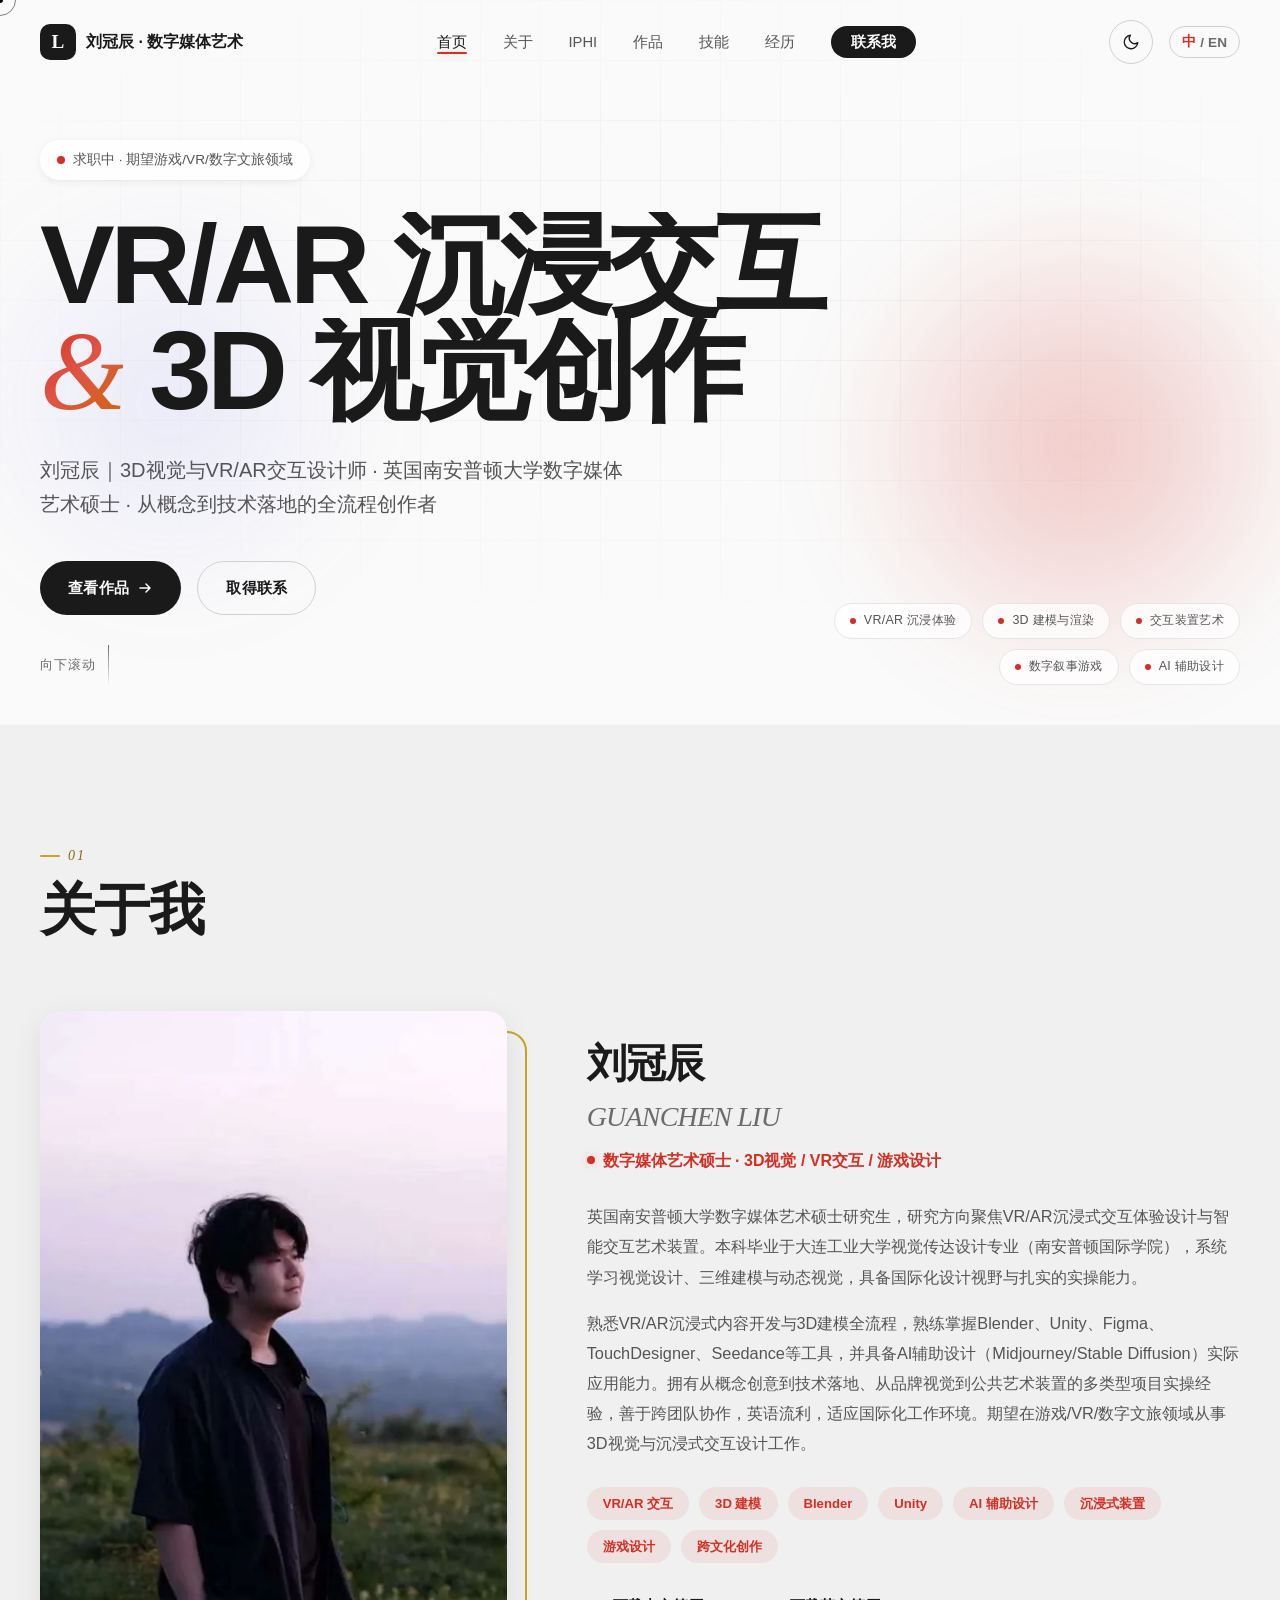
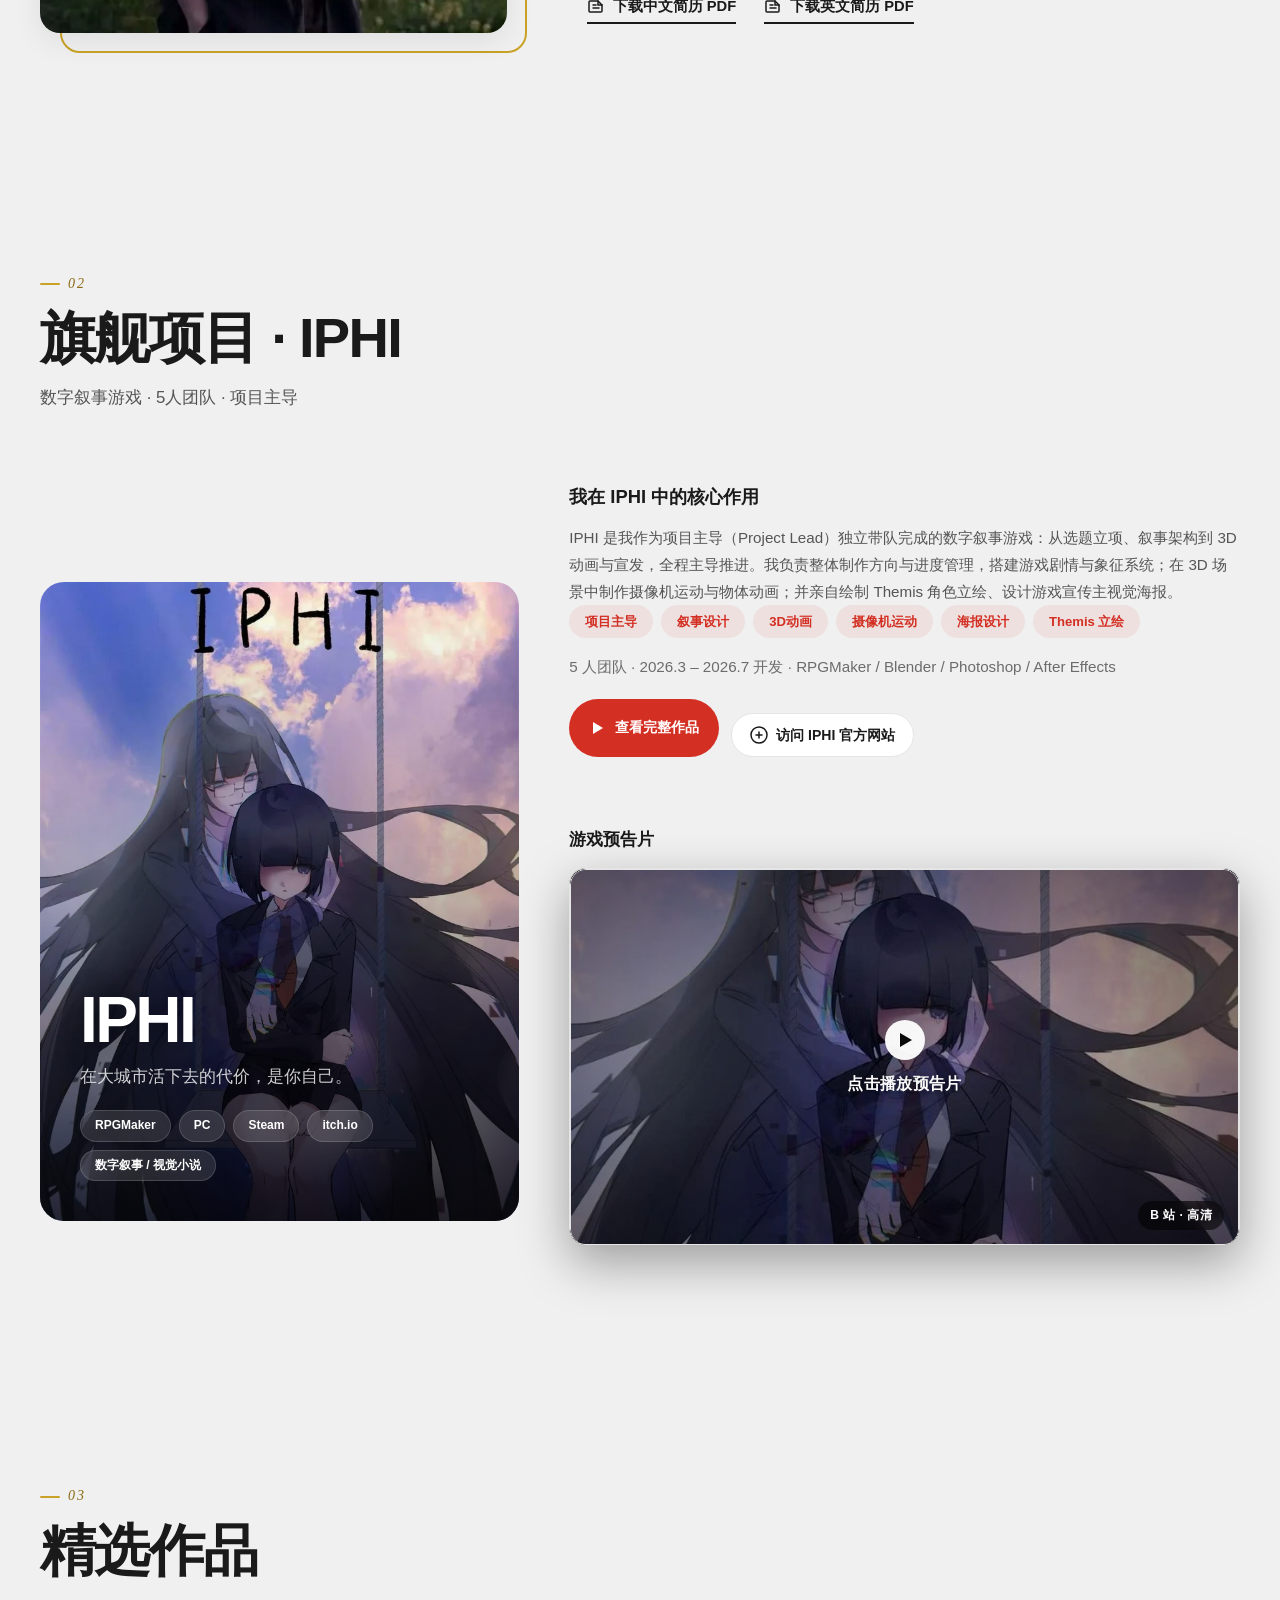
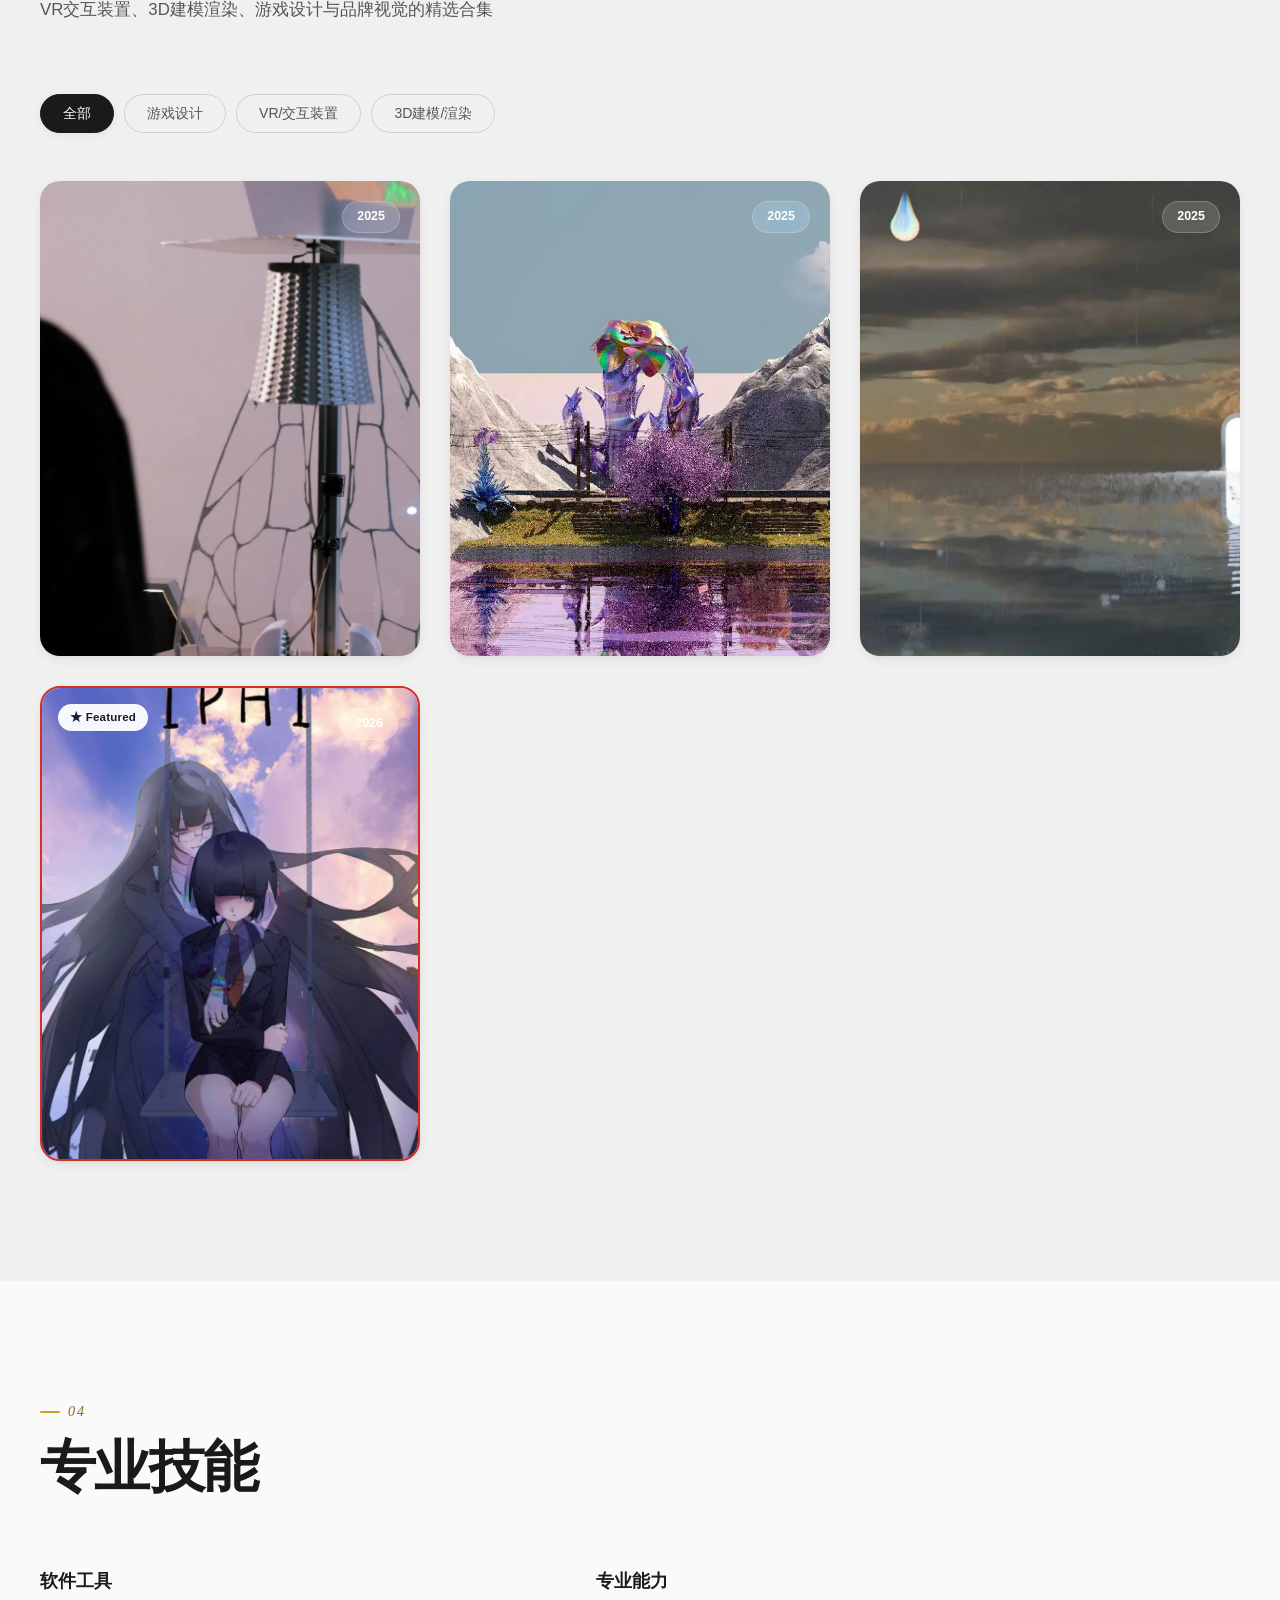
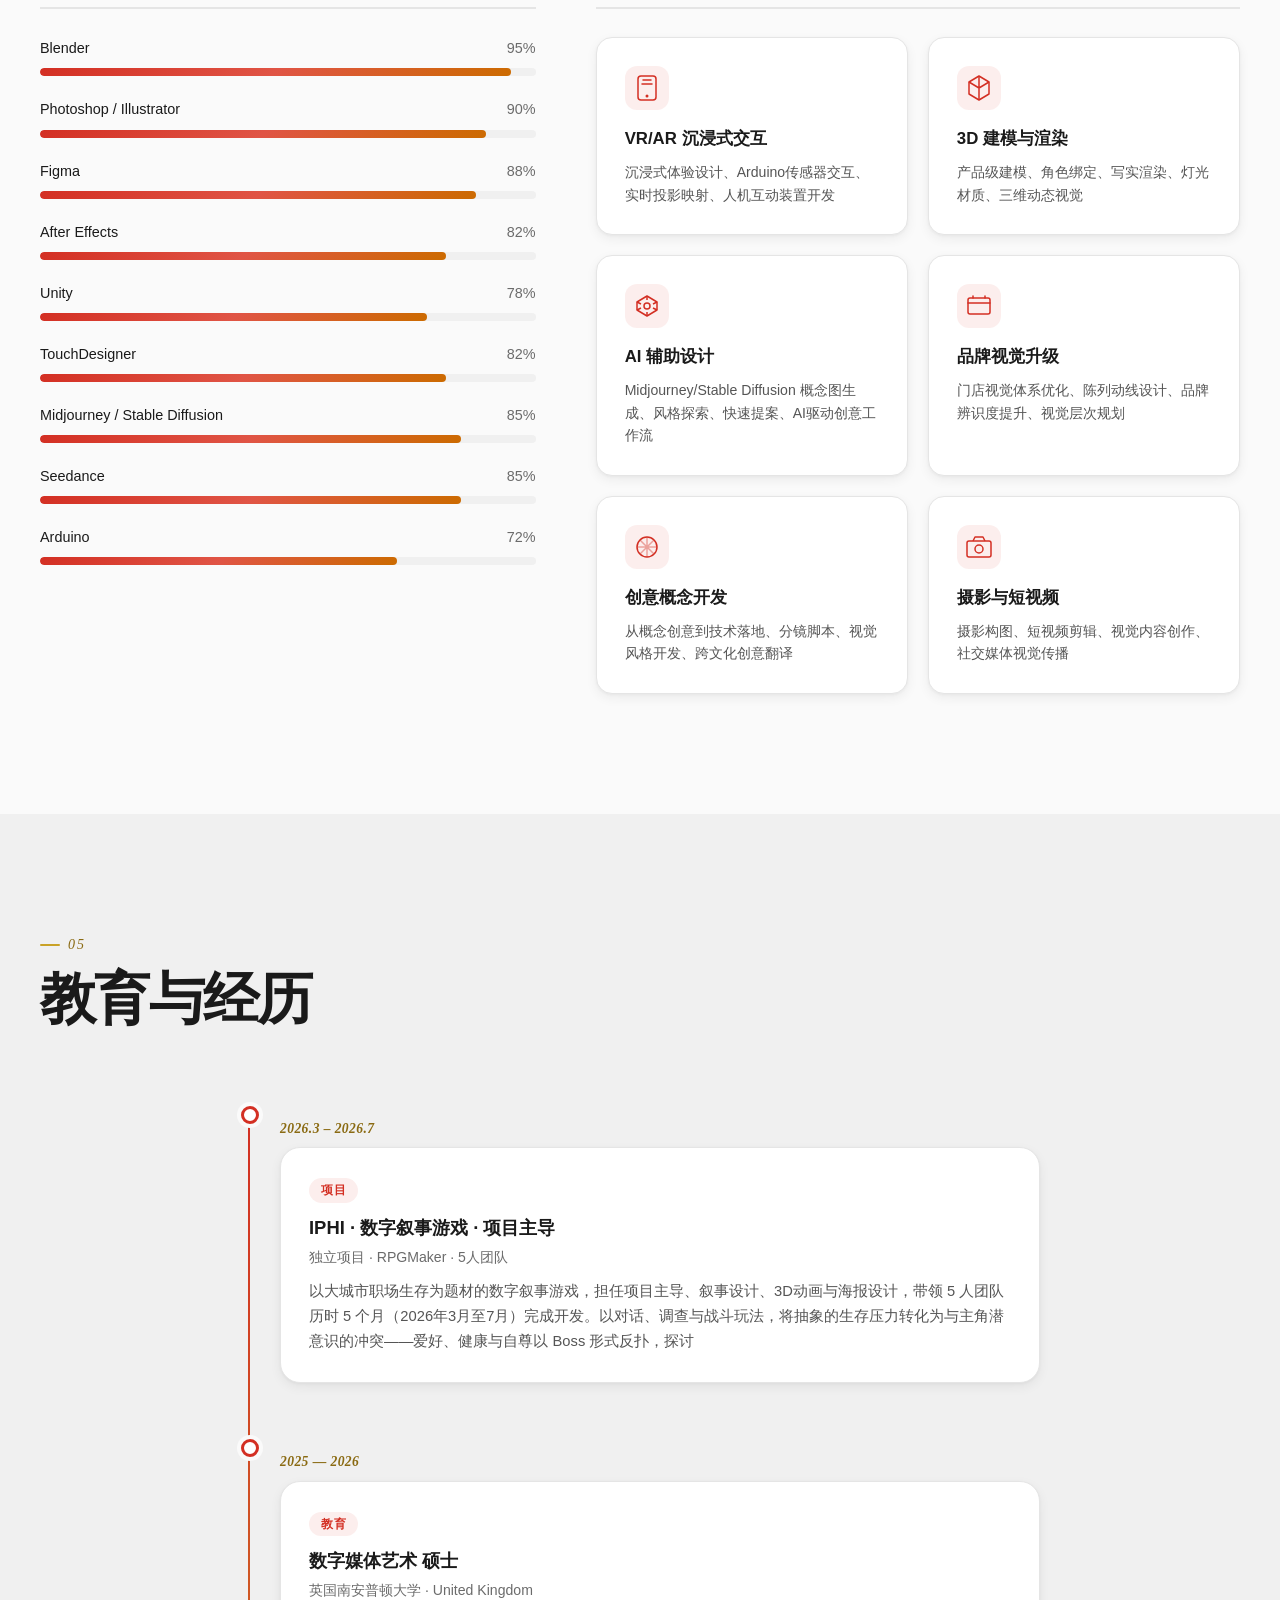
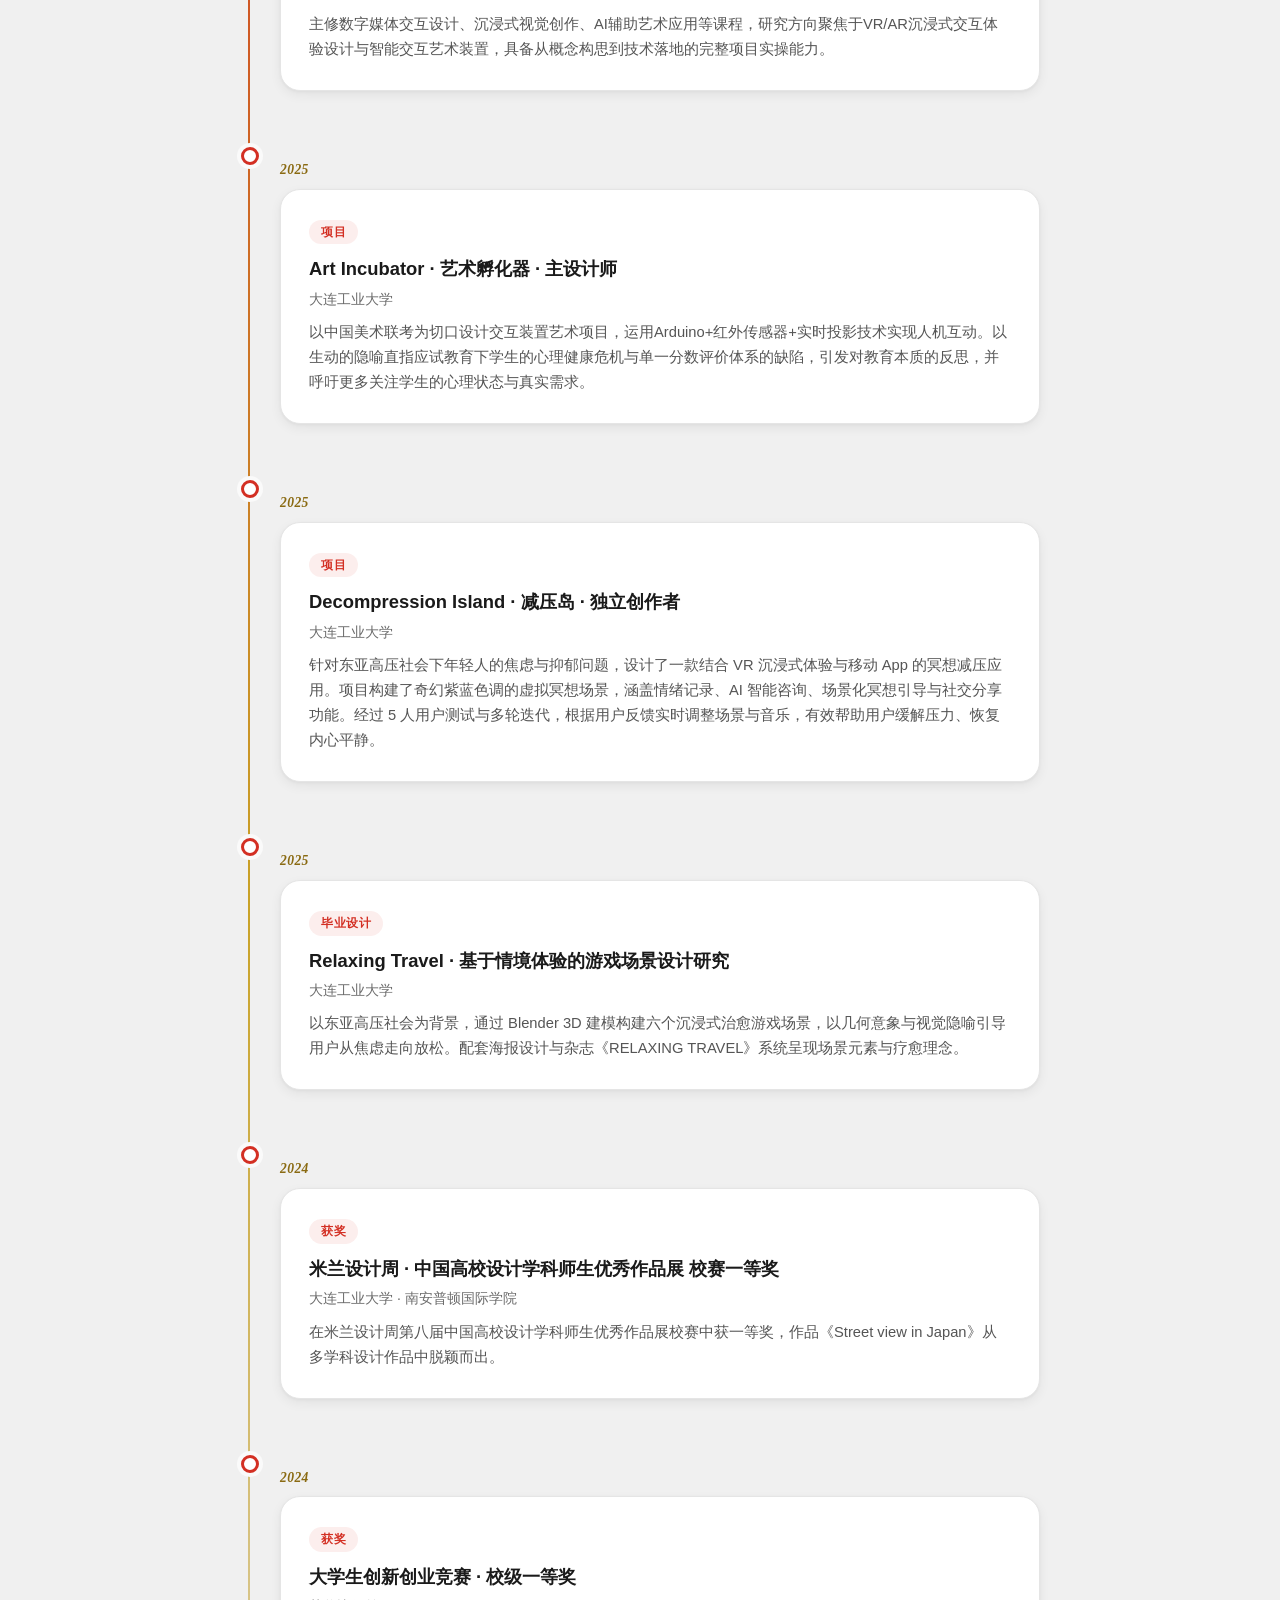
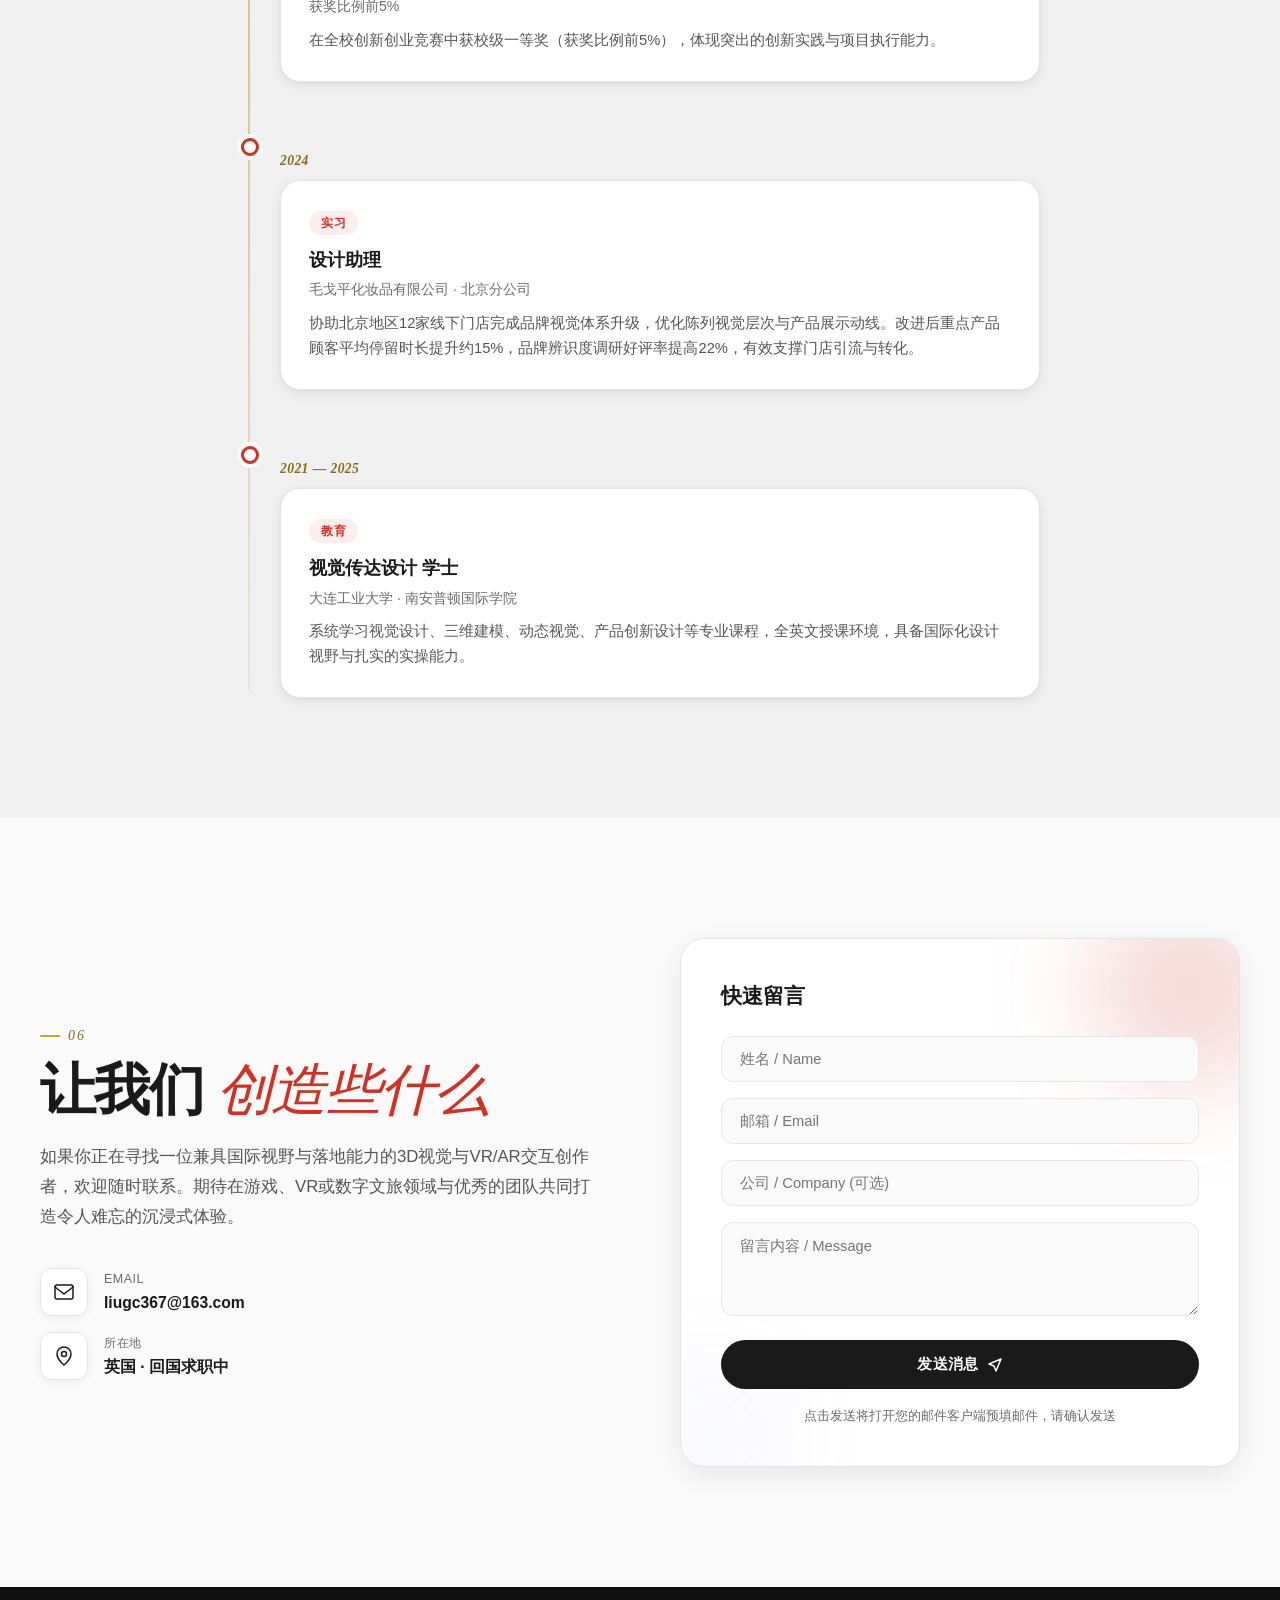
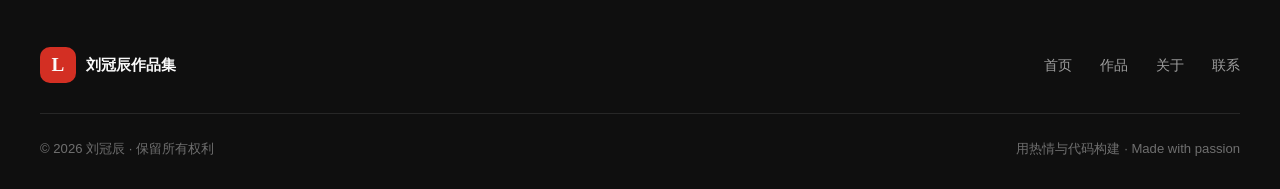
==== commit 8c1ecb6f: "站点更新：字体本地化去掉 Google Fonts、移除电话信息、更新首页文案与无障碍属性" ====
--- a/index.html
+++ b/index.html
@@ -39,10 +39,7 @@
             } catch (e) {}
         })();
     </script>
-    <link rel="preconnect" href="https://fonts.googleapis.com">
-    <link rel="preconnect" href="https://fonts.gstatic.com" crossorigin>
-    <link href="https://fonts.googleapis.com/css2?family=Inter:wght@400;600;700;800;900&family=Noto+Sans+SC:wght@400;600;700;900&family=Playfair+Display:ital,wght@0,600;0,700;0,800;0,900;1,400&display=swap" rel="stylesheet">
-    <link rel="stylesheet" href="css/style.min.css?v=20260821b">
+    <link rel="stylesheet" href="css/style.min.css?v=20260913b">
     <script type="application/ld+json" id="personSchema">
     {
       "@context": "https://schema.org",
@@ -54,7 +51,6 @@
       "url": "https://liuyantop.github.io/liuguanchen/",
       "image": "https://liuyantop.github.io/liuguanchen/assets/iphi/poster.webp",
       "email": "liugc367@163.com",
-      "telephone": "+86 155 4645 9607",
       "alumniOf": {
         "@type": "CollegeOrUniversity",
         "name": "University of Southampton",
@@ -195,7 +191,7 @@
                     <span class="lang-separator">/</span>
                     <span class="lang-inactive">EN</span>
                 </button>
-                <button class="hamburger" id="hamburger" aria-label="Menu">
+                <button class="hamburger" id="hamburger" aria-label="Menu" aria-controls="navMenu" aria-expanded="false">
                     <span></span><span></span><span></span>
                 </button>
             </div>
@@ -223,8 +219,8 @@
                     <span data-zh="3D 视觉创作" data-en="3D Visual Creation">3D 视觉创作</span>
                 </span>
             </h1>
-            <p class="hero-subtitle reveal" data-delay="400" data-zh="英国南安普顿大学数字媒体艺术硕士 · VR/AR沉浸式交互 × 3D建模 × AI辅助设计 · 从概念到技术落地的全流程创作者" data-en="MA Digital Media Arts, University of Southampton · VR/AR Immersive Interaction × 3D Modeling × AI-Assisted Design · End-to-end creator from concept to execution">
-                英国南安普顿大学数字媒体艺术硕士 · VR/AR沉浸式交互 × 3D建模 × AI辅助设计 · 从概念到技术落地的全流程创作者
+            <p class="hero-subtitle reveal" data-delay="400" data-zh="刘冠辰｜3D视觉与VR/AR交互设计师 · 英国南安普顿大学数字媒体艺术硕士 · 从概念到技术落地的全流程创作者" data-en="Guanchen Liu | 3D Visual & VR/AR Interaction Designer · MA Digital Media Arts, University of Southampton · End-to-end creator from concept to execution">
+                刘冠辰｜3D视觉与VR/AR交互设计师 · 英国南安普顿大学数字媒体艺术硕士 · 从概念到技术落地的全流程创作者
             </p>
             <div class="hero-actions reveal" data-delay="550">
                 <a href="#works" class="btn btn-primary">
@@ -679,15 +675,6 @@
                                 <span class="contact-value" data-contact="email-text">liugc367@163.com</span>
                             </div>
                         </a>
-                        <a href="tel:15546459607" class="contact-method" data-contact="phone-link">
-                            <div class="contact-icon">
-                                <svg width="22" height="22" viewBox="0 0 22 22" fill="none"><path d="M5 3h3l2 5-2 1c1 2 3 4 5 5l1-2 5 2v3c0 1-1 2-2 2-8 0-15-7-15-15 0-1 1-2 2-2z" stroke="currentColor" stroke-width="1.5" stroke-linejoin="round"/></svg>
-                            </div>
-                            <div>
-                                <span class="contact-label" data-zh="电话" data-en="Phone">电话</span>
-                                <span class="contact-value" data-contact="phone-text">15546459607</span>
-                            </div>
-                        </a>
                         <div class="contact-method">
                             <div class="contact-icon">
                                 <svg width="22" height="22" viewBox="0 0 22 22" fill="none"><path d="M11 2a7 7 0 00-7 7c0 5 7 11 7 11s7-6 7-11a7 7 0 00-7-7z" stroke="currentColor" stroke-width="1.5"/><circle cx="11" cy="9" r="2.5" stroke="currentColor" stroke-width="1.5"/></svg>
@@ -773,6 +760,6 @@
         <svg width="20" height="20" viewBox="0 0 20 20" fill="none"><path d="M10 16V4M4 10l6-6 6 6" stroke="currentColor" stroke-width="1.5" stroke-linecap="round" stroke-linejoin="round"/></svg>
     </button>
 
-    <script src="js/main.js?v=20260821a11y"></script>
+    <script src="js/main.js?v=20260913a"></script>
 </body>
 </html>
--- a/css/style.min.css
+++ b/css/style.min.css
@@ -1 +1,4178 @@
-:root{--bg:#fafafa;--bg-alt:#f0f0f0;--bg-dark:#0f0f0f;--surface:#fff;--surface-2:#f5f5f7;--text:#1a1a1a;--text-secondary:#555;--text-tertiary:#6b6b6b;--text-inverse:#fafafa;--accent:#d32f23;--accent-hover:#e03e33;--accent-soft:rgba(211,47,35,0.08);--accent-glow:rgba(211,47,35,0.25);--accent-gradient:linear-gradient(135deg,#d32f23,#e05445,#cc6b00);--gold:#c9a227;--gold-text:#8a6a12;--gold-soft:rgba(201,162,39,0.1);--gold-glow:rgba(201,162,39,0.25);--indigo:#6366f1;--indigo-soft:rgba(99,102,241,0.08);--border:#e5e5e5;--border-dark:#d0d0d0;--shadow-sm:0 2px 8px rgba(0,0,0,0.06);--shadow-md:0 8px 30px rgba(0,0,0,0.08);--shadow-lg:0 20px 60px rgba(0,0,0,0.12);--shadow-card:0 1px 3px rgba(0,0,0,0.04),0 4px 12px rgba(0,0,0,0.06);--shadow-card-hover:0 4px 8px rgba(0,0,0,0.06),0 12px 36px rgba(0,0,0,0.12),0 0 0 1px rgba(255,59,48,0.1);--shadow-glow-accent:0 8px 32px rgba(255,59,48,0.2);--glass-bg:rgba(255,255,255,0.72);--glass-border:rgba(255,255,255,0.5);--font-sans:'Inter','Noto Sans SC',-apple-system,BlinkMacSystemFont,sans-serif;--font-display:'Playfair Display','Noto Sans SC',serif;--font-zh:'Noto Sans SC',sans-serif;--text-xs:.75rem;--text-sm:.875rem;--text-base:1rem;--text-lg:1.25rem;--text-xl:1.5rem;--text-2xl:2rem;--text-3xl:2.5rem;--text-4xl:3.5rem;--container-max:1280px;--container-pad:40px;--section-pad:120px;--ease:cubic-bezier(0.25,0.46,0.45,0.94);--ease-out:cubic-bezier(0.16,1,0.3,1);--ease-spring:cubic-bezier(0.34,1.56,0.64,1);--ease-bounce:cubic-bezier(0.68,-0.55,0.265,1.55);--radius-sm:8px;--radius-md:12px;--radius-lg:20px;--radius-xl:24px}*,*::before,*::after{margin:0;padding:0;box-sizing:border-box}html{scroll-behavior:smooth;font-size:16px}body{font-family:var(--font-sans);background:var(--bg);color:var(--text);line-height:1.6;overflow-x:hidden;-webkit-font-smoothing:antialiased;-moz-osx-font-smoothing:grayscale}body.lang-en{font-family:'Inter',sans-serif}a{text-decoration:none;color:inherit}ul{list-style:none}img{max-width:100%;display:block}button{font-family:inherit;cursor:pointer;border:0;background:0}input,textarea{font-family:inherit}::selection{background:var(--accent);color:#fff}::-webkit-scrollbar{width:6px}::-webkit-scrollbar-track{background:var(--bg)}::-webkit-scrollbar-thumb{background:var(--border-dark);border-radius:3px}::-webkit-scrollbar-thumb:hover{background:var(--text-tertiary)}.container{max-width:var(--container-max);margin:0 auto;padding:0 var(--container-pad)}.section{padding:var(--section-pad) 0;position:relative}.section-header{margin-bottom:70px}.section-num{font-family:var(--font-display);font-size:14px;font-style:italic;color:var(--gold-text);letter-spacing:2px;display:block;margin-bottom:12px}.section-title{font-size:clamp(2rem,5vw,3.5rem);font-weight:800;letter-spacing:-.03em;line-height:1.1}.section-desc{margin-top:16px;font-size:1.05rem;color:var(--text-secondary);max-width:540px}body.lang-en .section-title{font-weight:700}.btn{display:inline-flex;align-items:center;gap:8px;padding:14px 28px;border-radius:100px;font-size:.95rem;font-weight:600;letter-spacing:.02em;transition:all .35s var(--ease);cursor:pointer;position:relative;overflow:hidden}.btn::before{content:'';position:absolute;top:0;left:-100%;width:100%;height:100%;background:linear-gradient(90deg,transparent,rgba(255,255,255,0.2),transparent);transition:left .6s var(--ease)}.btn:hover::before{left:100%}.btn:focus-visible{outline:2px solid var(--accent);outline-offset:3px}.btn:active{transform:translateY(0) scale(0.97)}.btn-primary{background:var(--text);color:var(--text-inverse)}.btn-primary:hover{background:var(--accent);transform:translateY(-3px);box-shadow:0 12px 36px var(--accent-glow)}.btn-ghost{background:transparent;color:var(--text);border:1.5px solid var(--border-dark)}.btn-ghost:hover{border-color:var(--text);background:var(--text);color:var(--text-inverse);transform:translateY(-3px);box-shadow:var(--shadow-md)}.btn-full{width:100%;justify-content:center}.loader{position:fixed;inset:0;z-index:9999;background:var(--bg-dark);display:flex;flex-direction:column;align-items:center;justify-content:center;gap:24px;transition:opacity .6s var(--ease),visibility .6s}.loader.hidden{opacity:0;visibility:hidden}.loader-text{font-family:var(--font-display);font-size:clamp(2rem,5vw,3rem);color:var(--text-inverse);font-weight:400;display:flex;align-items:center;gap:4px}.loader-bracket{color:var(--accent);font-weight:700;animation:bracketPulse 1.5s ease-in-out infinite}.loader-name{font-style:italic;animation:nameFade 1.5s ease-in-out infinite}@keyframes bracketPulse{0%,100%{opacity:.5;transform:scale(1)}50%{opacity:1;transform:scale(1.05)}}@keyframes nameFade{0%,100%{opacity:.7}50%{opacity:1}}.loader-bar{width:200px;height:2px;background:rgba(255,255,255,0.1);border-radius:2px;overflow:hidden}.loader-progress{height:100%;width:0;background:var(--accent);animation:loadProgress 1.4s var(--ease-out) forwards}@keyframes loadProgress{to{width:100%}}.cursor-dot,.cursor-ring{position:fixed;border-radius:50%;pointer-events:none;z-index:9998;mix-blend-mode:difference;transition:opacity .3s}.cursor-dot{width:6px;height:6px;background:#fff;transform:translate(-50%,-50%);transition:width .2s,height .2s}.cursor-ring{width:32px;height:32px;border:1.5px solid rgba(255,255,255,0.5);transform:translate(-50%,-50%);transition:width .3s var(--ease-spring),height .3s var(--ease-spring),border-color .3s}.cursor-ring.expand{width:56px;height:56px;border-color:var(--accent)}@media(max-width:1024px){.cursor-dot,.cursor-ring{display:none}}.scroll-progress{position:fixed;top:0;left:0;height:3px;width:0;background:linear-gradient(90deg,var(--accent),#ff9500);z-index:9997;transition:width .1s linear}.navbar{position:fixed;top:0;left:0;width:100%;z-index:1000;padding:20px 0;transition:all .4s var(--ease)}.navbar.scrolled{background:var(--glass-bg);backdrop-filter:blur(20px) saturate(180%);-webkit-backdrop-filter:blur(20px) saturate(180%);border-bottom:1px solid var(--glass-border);padding:14px 0;box-shadow:0 1px 20px rgba(0,0,0,0.04)}.nav-container{max-width:var(--container-max);margin:0 auto;padding:0 var(--container-pad);display:flex;align-items:center;justify-content:space-between}.nav-logo{display:flex;align-items:center;gap:10px;font-weight:700;font-size:1rem;transition:opacity .3s}.logo-mark{width:36px;height:36px;background:var(--text);color:var(--text-inverse);display:flex;align-items:center;justify-content:center;border-radius:10px;font-family:var(--font-display);font-size:1.2rem;font-weight:700;transition:all .4s var(--ease)}.nav-logo:hover .logo-mark{background:var(--accent);transform:rotate(-8deg)}.nav-menu{display:flex;align-items:center;gap:36px}.nav-link{font-size:.92rem;font-weight:500;color:var(--text-secondary);position:relative;transition:color .3s;padding:4px 0}.nav-link::after{content:'';position:absolute;bottom:0;left:0;width:0;height:2px;background:var(--accent);transition:width .3s var(--ease)}.nav-link:hover,.nav-link.active{color:var(--text)}.nav-link:hover::after,.nav-link.active::after{width:100%}.nav-cta{background:var(--text);color:var(--text-inverse) !important;padding:8px 20px;border-radius:100px;font-weight:600}.nav-cta::after{display:none}.nav-cta:hover{background:var(--accent);transform:translateY(-2px);box-shadow:0 8px 20px var(--accent-glow)}.nav-right{display:flex;align-items:center;gap:16px}.lang-toggle{display:flex;align-items:center;gap:4px;font-size:.85rem;font-weight:600;padding:6px 12px;border:1.5px solid var(--border-dark);border-radius:100px;transition:all .3s}.lang-toggle:hover{border-color:var(--accent)}.lang-active{color:var(--accent)}.lang-inactive{color:var(--text-tertiary)}.lang-separator{color:var(--text-tertiary)}.hamburger{display:none;flex-direction:column;gap:5px;width:44px;height:44px;align-items:center;justify-content:center;padding:0;z-index:1001}.hamburger span{width:24px;height:2px;background:var(--text);border-radius:2px;transition:all .3s var(--ease)}.hamburger.active span:nth-child(1){transform:translateY(7px) rotate(45deg)}.hamburger.active span:nth-child(2){opacity:0}.hamburger.active span:nth-child(3){transform:translateY(-7px) rotate(-45deg)}.hero{display:flex;flex-direction:column;justify-content:center;padding:140px var(--container-pad) 110px;position:relative;overflow:hidden}.hero-bg{position:absolute;inset:0;z-index:0}.hero-grid{position:absolute;inset:0;background-image:linear-gradient(var(--border) 1px,transparent 1px),linear-gradient(90deg,var(--border) 1px,transparent 1px);background-size:60px 60px;opacity:.4;mask-image:radial-gradient(ellipse 80% 60% at 50% 40%,#000 30%,transparent 80%);-webkit-mask-image:radial-gradient(ellipse 80% 60% at 50% 40%,#000 30%,transparent 80%)}.hero-glow{position:absolute;width:600px;height:600px;background:radial-gradient(circle,var(--accent-glow) 0,transparent 60%);top:20%;right:-100px;filter:blur(40px);animation:glowFloat 8s ease-in-out infinite}.hero-glow-2{position:absolute;width:500px;height:500px;background:radial-gradient(circle,rgba(99,102,241,0.12) 0,transparent 60%);bottom:10%;left:-80px;filter:blur(50px);animation:glowFloat2 10s ease-in-out infinite}@keyframes glowFloat{0%,100%{transform:translate(0,0)}50%{transform:translate(-40px,30px)}}@keyframes glowFloat2{0%,100%{transform:translate(0,0)}50%{transform:translate(30px,-20px)}}.hero-content{position:relative;z-index:1;max-width:900px}.hero-tag{display:inline-flex;align-items:center;gap:8px;padding:8px 16px;background:var(--glass-bg);backdrop-filter:blur(12px) saturate(180%);-webkit-backdrop-filter:blur(12px) saturate(180%);border:1px solid var(--glass-border);border-radius:100px;font-size:.85rem;font-weight:500;color:var(--text-secondary);margin-bottom:32px;box-shadow:var(--shadow-sm)}.tag-dot{width:8px;height:8px;background:var(--accent);border-radius:50%;animation:dotPulse 2s ease-in-out infinite}@keyframes dotPulse{0%,100%{box-shadow:0 0 0 0 var(--accent-glow)}50%{box-shadow:0 0 0 6px transparent}}.hero-title{font-size:clamp(2.8rem,9vw,7rem);font-weight:900;line-height:.95;letter-spacing:-.04em;margin-bottom:28px}body.lang-en .hero-title{font-family:var(--font-display);font-weight:700;font-style:italic;letter-spacing:-.02em}.hero-line{display:block;overflow:hidden}.hero-amp{background:var(--accent-gradient);-webkit-background-clip:text;background-clip:text;-webkit-text-fill-color:transparent;font-family:var(--font-display);font-style:italic;font-weight:400}.hero-subtitle{font-size:clamp(1rem,2vw,1.25rem);color:var(--text-secondary);max-width:600px;line-height:1.7;margin-bottom:40px}.hero-actions{display:flex;gap:16px;flex-wrap:wrap}.hero-scroll{position:absolute;bottom:40px;left:var(--container-pad);display:flex;align-items:center;gap:12px;font-size:.8rem;color:var(--text-tertiary);letter-spacing:1px;text-transform:uppercase}.scroll-line{width:1px;height:40px;background:linear-gradient(to bottom,var(--text-tertiary),transparent);animation:scrollLine 2s ease-in-out infinite}@keyframes scrollLine{0%,100%{transform:scaleY(1);transform-origin:top}50%{transform:scaleY(0.5);transform-origin:top}}.hero-chips{position:absolute;bottom:40px;right:var(--container-pad);display:flex;flex-wrap:wrap;justify-content:flex-end;gap:10px;max-width:420px}.hero-chip{display:inline-flex;align-items:center;gap:8px;padding:7px 15px;border-radius:999px;border:1px solid var(--border);background:var(--glass-bg);backdrop-filter:blur(8px);-webkit-backdrop-filter:blur(8px);font-size:.78rem;font-weight:500;letter-spacing:.3px;color:var(--text-secondary);transition:transform .3s,border-color .3s,color .3s,box-shadow .3s}.hero-chip::before{content:'';width:6px;height:6px;border-radius:50%;background:var(--accent);flex-shrink:0}.hero-chip:hover{transform:translateY(-2px);border-color:var(--accent);color:var(--text);box-shadow:var(--shadow-card)}.stat-label{font-size:.75rem;color:var(--text-tertiary);letter-spacing:1px;text-transform:uppercase;margin-top:4px}.about-grid{display:grid;grid-template-columns:1fr 1.4fr;gap:80px;align-items:start}.about-photo-wrap{position:relative}.about-photo{aspect-ratio:3/4;border-radius:20px;overflow:hidden;background:var(--bg-alt);position:relative;z-index:2}.profile-img{width:100%;height:100%;object-fit:cover;display:block;transition:transform .6s var(--ease)}.about-photo-wrap:hover .profile-img{transform:scale(1.03)}.photo-placeholder{height:100%;display:flex;flex-direction:column;align-items:center;justify-content:center;gap:12px;color:var(--text-tertiary);background:linear-gradient(135deg,#f0f0f0,#e8e8e8)}.photo-placeholder p{font-size:.9rem;font-weight:500}.photo-hint{font-size:.75rem !important;color:var(--text-tertiary);font-weight:400 !important}.about-photo-deco{position:absolute;top:20px;left:20px;width:100%;height:100%;border:2px solid var(--gold);border-radius:var(--radius-lg);z-index:1;transition:all .5s var(--ease)}.about-photo-wrap:hover .about-photo-deco{top:12px;left:12px;box-shadow:0 0 24px var(--gold-glow)}.about-text{padding-top:20px}.about-name{font-size:clamp(1.8rem,4vw,2.5rem);font-weight:800;letter-spacing:-.02em;margin-bottom:8px}.about-name-zh{display:block}.about-name-en{display:block;font-family:var(--font-display);font-size:.7em;font-style:italic;color:var(--text-tertiary);font-weight:400}.about-role{font-size:1rem;color:var(--accent);font-weight:600;margin-bottom:28px}.about-bio{margin-bottom:28px}.about-bio p{font-size:1.02rem;line-height:1.85;color:var(--text-secondary);margin-bottom:16px}.about-tags{display:flex;flex-wrap:wrap;gap:10px;margin-bottom:32px}.tag{padding:6px 16px;background:var(--accent-soft);color:var(--accent);border-radius:100px;font-size:.82rem;font-weight:600;transition:all .3s}.tag:hover{background:var(--accent);color:#fff;transform:translateY(-2px)}.about-resume-group{display:flex;flex-wrap:wrap;gap:16px 28px;margin-top:8px}.about-resume{display:inline-flex;align-items:center;gap:8px;font-size:.92rem;font-weight:600;color:var(--text);border-bottom:2px solid var(--text);padding-bottom:4px;transition:all .3s}.about-resume:hover{color:var(--accent);border-color:var(--accent);gap:12px}.works-filter{display:flex;gap:10px;margin-bottom:48px;flex-wrap:wrap}.filter-btn{padding:9px 22px;border:1.5px solid var(--border-dark);border-radius:100px;font-size:.88rem;font-weight:500;color:var(--text-secondary);transition:all .3s var(--ease);position:relative}.filter-btn:hover{border-color:var(--text);color:var(--text);transform:translateY(-1px)}.filter-btn.active{background:var(--text);color:var(--text-inverse);border-color:var(--text);box-shadow:var(--shadow-sm)}.works-grid{display:grid;grid-template-columns:repeat(3,1fr);gap:30px}.work-card{border-radius:20px;overflow:hidden;cursor:pointer;position:relative;background:var(--surface);box-shadow:var(--shadow-sm);transition:all .5s var(--ease);aspect-ratio:4/5}.work-card:hover{transform:translateY(-8px);box-shadow:var(--shadow-lg)}.work-card.hidden{display:none}.work-thumb{width:100%;height:100%;position:relative;overflow:hidden;display:flex;align-items:center;justify-content:center}.work-thumb-bg{position:absolute;inset:0;transition:transform .6s var(--ease)}.work-thumb-bg img{width:100%;height:100%;object-fit:cover;object-position:center;display:block}.work-card:hover .work-thumb-bg{transform:scale(1.08)}.work-thumb-icon{position:relative;z-index:1;color:rgba(255,255,255,0.4);transition:all .4s}.work-card:hover .work-thumb-icon{color:rgba(255,255,255,0.9);transform:scale(1.15)}.work-overlay{position:absolute;inset:0;background:linear-gradient(to top,rgba(0,0,0,0.92) 0,rgba(0,0,0,0.3) 45%,transparent 70%);display:flex;flex-direction:column;justify-content:flex-end;padding:28px;opacity:0;transform:translateY(10px);transition:opacity .4s var(--ease),transform .4s var(--ease)}.work-card:hover .work-overlay{opacity:1;transform:translateY(0)}.work-cat{font-size:.72rem;color:var(--accent);font-weight:700;text-transform:uppercase;letter-spacing:1.5px;margin-bottom:8px}.work-title{font-size:1.2rem;font-weight:700;color:#fff;margin-bottom:6px;letter-spacing:-.01em}.work-desc{font-size:.85rem;color:rgba(255,255,255,0.75);line-height:1.5}.work-year{position:absolute;top:20px;right:20px;background:rgba(255,255,255,0.15);backdrop-filter:blur(12px) saturate(180%);-webkit-backdrop-filter:blur(12px) saturate(180%);color:#fff;font-size:.78rem;font-weight:600;padding:5px 14px;border-radius:100px;border:1px solid rgba(255,255,255,0.2)}.work-modal{position:fixed;inset:0;z-index:2000;display:none;align-items:center;justify-content:center;padding:40px}.work-modal.active{display:flex}@media(max-width:768px){.work-modal{padding:0}}.modal-overlay{position:absolute;inset:0;background:rgba(0,0,0,0.7);backdrop-filter:blur(8px);animation:fadeIn .3s ease}@keyframes fadeIn{from{opacity:0}to{opacity:1}}.modal-content{position:relative;max-width:800px;width:100%;max-height:85vh;overflow-y:auto;background:var(--surface);border-radius:24px;z-index:1;animation:modalIn .4s var(--ease-spring)}@keyframes modalIn{from{opacity:0;transform:scale(0.92) translateY(20px)}to{opacity:1;transform:scale(1) translateY(0)}}.modal-close{position:absolute;top:20px;right:20px;width:44px;height:44px;background:rgba(0,0,0,0.05);border-radius:50%;display:flex;align-items:center;justify-content:center;z-index:2;transition:all .3s;color:var(--text)}.modal-close:hover{background:var(--accent);color:#fff;transform:rotate(90deg)}.modal-back{position:fixed;top:20px;left:20px;z-index:1001;display:inline-flex;align-items:center;gap:6px;padding:10px 16px 10px 12px;font:600 15px/1 var(--font-zh,system-ui,sans-serif);color:#fff;background:rgba(0,0,0,0.55);border:1px solid rgba(255,255,255,0.25);border-radius:999px;cursor:pointer;backdrop-filter:blur(6px);box-shadow:0 4px 16px rgba(0,0,0,0.3);transition:background .25s,transform .2s}.modal-back:hover{background:var(--accent);border-color:var(--accent);transform:translateX(-2px)}.modal-back svg{display:block}[data-theme="dark"] .modal-back{background:rgba(255,255,255,0.12);border-color:rgba(255,255,255,0.3);color:#fff}@media(max-width:768px){.modal-back{top:12px;left:12px;padding:9px 14px 9px 11px;font-size:14px}}.modal-body{padding:0}.modal-hero{height:320px;display:flex;align-items:center;justify-content:center;color:rgba(255,255,255,0.3);position:relative}.modal-info{padding:40px}.modal-cat{font-size:.8rem;color:var(--accent);font-weight:600;text-transform:uppercase;letter-spacing:1.5px;margin-bottom:10px}.modal-title{font-size:2rem;font-weight:800;margin-bottom:8px;letter-spacing:-.02em}.modal-meta{display:flex;gap:24px;margin-bottom:24px;flex-wrap:wrap}.modal-meta-item{font-size:.85rem;color:var(--text-tertiary)}.modal-meta-item strong{color:var(--text);font-weight:600}.modal-desc{font-size:1rem;line-height:1.85;color:var(--text-secondary);margin-bottom:24px}.modal-tools{display:flex;flex-wrap:wrap;gap:8px;margin-bottom:24px}.modal-tool{padding:4px 14px;background:var(--bg-alt);border-radius:100px;font-size:.8rem;font-weight:500;color:var(--text-secondary)}.modal-video-note{padding:16px 20px;background:var(--accent-soft);border-radius:12px;font-size:.88rem;color:var(--text-secondary);display:flex;align-items:center;gap:10px}.modal-video{margin:6px 0 4px;border-radius:14px;overflow:hidden;border:1px solid var(--border);background:#000;aspect-ratio:16 / 9}.modal-video-el{width:100%;height:100%;display:block;object-fit:contain;background:#000}.modal-video-iframe{width:100%;height:100%;display:block;border:0;background:#000}.modal-video .trailer-placeholder{border:0;border-radius:0;aspect-ratio:auto;height:100%}.modal-platforms{position:absolute;bottom:24px;left:24px;display:flex;gap:8px;z-index:2}.platform-badge{padding:6px 14px;background:rgba(255,255,255,0.15);backdrop-filter:blur(10px);-webkit-backdrop-filter:blur(10px);color:#fff;font-size:.78rem;font-weight:600;border-radius:100px;border:1px solid rgba(255,255,255,0.2)}.modal-play-btn{display:inline-flex;align-items:center;gap:10px;padding:14px 28px;background:var(--text);color:var(--text-inverse);border-radius:100px;font-size:.95rem;font-weight:600;transition:all .35s var(--ease);margin-bottom:20px}.modal-play-btn:hover{background:var(--accent);transform:translateY(-2px);box-shadow:0 10px 30px var(--accent-glow);gap:14px}.modal-play-btn svg{transition:transform .3s}.modal-play-btn:hover svg{transform:scale(1.15)}.skills-grid{display:grid;grid-template-columns:1fr 1.3fr;gap:60px}.skill-cat-title{font-size:1.1rem;font-weight:700;margin-bottom:28px;padding-bottom:12px;border-bottom:2px solid var(--border)}.skill-list{display:flex;flex-direction:column;gap:22px}.skill-info{display:flex;justify-content:space-between;margin-bottom:8px;font-size:.9rem;font-weight:500}.skill-pct{color:var(--text-tertiary);font-weight:400}.skill-bar{height:8px;background:var(--bg-alt);border-radius:100px;overflow:hidden;position:relative}.skill-fill{height:100%;width:0;background:var(--accent-gradient);border-radius:100px;transition:width 1.2s var(--ease-out);position:relative;overflow:hidden}.skill-cards{display:grid;grid-template-columns:1fr 1fr;gap:20px}.skill-card{padding:28px;background:var(--surface);border:1px solid var(--border);border-radius:16px;transition:all .4s var(--ease)}.skill-card:hover{transform:translateY(-4px);border-color:var(--accent);box-shadow:var(--shadow-md)}.skill-card-icon{color:var(--accent);margin-bottom:16px;width:44px;height:44px;background:var(--accent-soft);border-radius:var(--radius-md);display:flex;align-items:center;justify-content:center;transition:all .4s var(--ease-spring)}.skill-card:hover .skill-card-icon{background:var(--accent);color:#fff;transform:rotate(-5deg) scale(1.1)}.skill-card h4{font-size:1.05rem;font-weight:700;margin-bottom:8px}.skill-card p{font-size:.88rem;color:var(--text-secondary);line-height:1.6}.timeline{position:relative;max-width:800px;margin:0 auto;padding-left:40px}.timeline::before{content:'';position:absolute;left:8px;top:8px;bottom:8px;width:2px;background:linear-gradient(to bottom,var(--accent) 0,var(--gold) 50%,var(--border) 100%)}.timeline-item{position:relative;padding-bottom:50px}.timeline-item:last-child{padding-bottom:0}.timeline-dot{position:absolute;left:-39px;top:6px;width:18px;height:18px;background:var(--surface);border:3px solid var(--accent);border-radius:50%;z-index:1;transition:all .3s var(--ease-spring);box-shadow:0 0 0 4px var(--bg)}.timeline-item:hover .timeline-dot{background:var(--accent);transform:scale(1.25);box-shadow:0 0 0 4px var(--bg),0 0 16px var(--accent-glow)}.timeline-date{font-family:var(--font-display);font-size:.85rem;font-style:italic;color:var(--gold-text);font-weight:600;margin-bottom:8px;letter-spacing:.03em}.timeline-content{background:var(--surface);border:1px solid var(--border);border-radius:var(--radius-lg);padding:28px;transition:all .4s var(--ease);box-shadow:var(--shadow-card)}.timeline-content:hover{border-color:var(--accent);box-shadow:var(--shadow-card-hover);transform:translateX(8px)}.timeline-tag{display:inline-block;padding:3px 12px;background:var(--accent-soft);color:var(--accent);border-radius:100px;font-size:.72rem;font-weight:600;text-transform:uppercase;letter-spacing:.5px;margin-bottom:10px}.timeline-content h3{font-size:1.15rem;font-weight:700;margin-bottom:4px}.timeline-org{font-size:.88rem;color:var(--text-tertiary);margin-bottom:10px;font-weight:500}.timeline-content>p:last-child{font-size:.92rem;color:var(--text-secondary);line-height:1.7}.contact-wrap{display:grid;grid-template-columns:1fr 1fr;gap:80px;align-items:center}.contact-title{font-size:clamp(2rem,5vw,3.5rem);font-weight:800;line-height:1.1;letter-spacing:-.03em;margin:12px 0 20px}.contact-title-accent{color:var(--accent);font-family:var(--font-display);font-style:italic;font-weight:400}.contact-desc{font-size:1.05rem;color:var(--text-secondary);line-height:1.8;margin-bottom:36px}.contact-methods{display:flex;flex-direction:column;gap:16px}.contact-method{display:flex;align-items:center;gap:16px;transition:transform .3s var(--ease)}a.contact-method{text-decoration:none;color:inherit}a.contact-method:hover{transform:translateX(6px)}.contact-icon{width:48px;height:48px;background:var(--surface);border:1px solid var(--border);border-radius:var(--radius-md);display:flex;align-items:center;justify-content:center;color:var(--text);transition:all .35s var(--ease-spring);flex-shrink:0;box-shadow:var(--shadow-sm)}a.contact-method:hover .contact-icon{background:var(--accent);color:#fff;border-color:var(--accent);transform:scale(1.08);box-shadow:var(--shadow-glow-accent)}.contact-label{display:block;font-size:.78rem;color:var(--text-tertiary);text-transform:uppercase;letter-spacing:.5px}.contact-value{display:block;font-size:.98rem;font-weight:600;color:var(--text)}.contact-card{background:var(--surface);border:1px solid var(--border);border-radius:var(--radius-xl);padding:40px;position:relative;overflow:hidden;box-shadow:var(--shadow-md)}.contact-card-glow{position:absolute;top:-100px;right:-100px;width:300px;height:300px;background:radial-gradient(circle,var(--accent-glow),transparent 70%);filter:blur(40px);pointer-events:none}.contact-card-glow-2{position:absolute;bottom:-80px;left:-80px;width:220px;height:220px;background:radial-gradient(circle,var(--indigo-soft),transparent 70%);filter:blur(40px);pointer-events:none}.contact-card h3{font-size:1.3rem;font-weight:700;margin-bottom:24px;position:relative}.contact-form{display:flex;flex-direction:column;gap:16px;position:relative}.form-row input,.form-row textarea{width:100%;padding:14px 18px;border:1.5px solid var(--border);border-radius:12px;font-size:.92rem;background:var(--bg);color:var(--text);transition:all .3s;resize:vertical}.form-row input:focus,.form-row textarea:focus{outline:0;border-color:var(--accent);background:var(--surface);box-shadow:0 0 0 4px var(--accent-soft)}.form-note{margin-top:16px;font-size:.82rem;color:var(--text-tertiary);text-align:center}.form-fallback{margin-top:12px;padding:14px 18px;background:var(--accent-soft);border:1px solid var(--accent);border-radius:12px;font-size:.85rem;color:var(--text-secondary)}.form-fallback p{margin-bottom:8px;line-height:1.5}.form-fallback-row{display:flex;align-items:center;gap:10px}.form-fallback-row code{flex:1;padding:6px 10px;background:var(--surface);border-radius:8px;font-family:'SF Mono',Consolas,'Courier New',monospace;font-size:.85rem;color:var(--text);word-break:break-all}.form-fallback-copy{padding:6px 14px;background:var(--accent);color:#fff;border-radius:8px;font-size:.82rem;font-weight:600;transition:opacity .2s;flex-shrink:0}.form-fallback-copy:hover{opacity:.85}.footer{background:var(--bg-dark);color:var(--text-inverse);padding:60px 0 30px}.footer-top{display:flex;justify-content:space-between;align-items:center;padding-bottom:30px;border-bottom:1px solid rgba(255,255,255,0.1)}.footer-brand{display:flex;align-items:center;gap:10px;font-weight:600;font-size:.95rem}.footer-brand .logo-mark{background:var(--accent)}.footer-links{display:flex;gap:28px}.footer-links a{font-size:.88rem;color:rgba(255,255,255,0.6);transition:color .3s}.footer-links a:hover{color:var(--accent)}.footer-bottom{display:flex;justify-content:space-between;padding-top:24px;font-size:.82rem;color:rgba(255,255,255,0.4)}.back-to-top{position:fixed;bottom:30px;right:30px;width:48px;height:48px;background:var(--text);color:var(--text-inverse);border-radius:50%;display:flex;align-items:center;justify-content:center;z-index:999;opacity:0;visibility:hidden;transform:translateY(20px);transition:all .4s var(--ease);box-shadow:var(--shadow-md)}.back-to-top.visible{opacity:1;visibility:visible;transform:translateY(0)}.back-to-top:hover{background:var(--accent);transform:translateY(-4px)}.reveal{opacity:0;transform:translateY(30px);transition:opacity .8s var(--ease-out),transform .8s var(--ease-out)}.reveal.visible{opacity:1;transform:translateY(0)}@media(max-width:1024px){:root{--container-pad:32px;--section-pad:90px}.about-grid{grid-template-columns:1fr;gap:50px}.about-photo-wrap{max-width:400px}.works-grid{grid-template-columns:repeat(2,1fr)}.skills-grid{grid-template-columns:1fr;gap:50px}.contact-wrap{grid-template-columns:1fr;gap:50px}}@media(max-width:768px){:root{--container-pad:24px;--section-pad:70px}.nav-menu{position:fixed;top:0;right:-100%;width:80%;max-width:360px;height:100vh;background:var(--surface);flex-direction:column;justify-content:center;gap:30px;padding:60px 40px;transition:right .4s var(--ease);box-shadow:-10px 0 40px rgba(0,0,0,0.1)}.nav-menu.active{right:0}.nav-link{font-size:1.2rem}.hamburger{display:flex}.hero{padding:100px var(--container-pad) 80px}.hero-scroll{display:none}.hero-chips{position:static;justify-content:flex-start;margin-top:32px}.works-grid{grid-template-columns:1fr;gap:20px}.work-card{aspect-ratio:16/10}.skill-cards{grid-template-columns:1fr}.footer-top{flex-direction:column;gap:20px;text-align:center}.footer-bottom{flex-direction:column;gap:8px;text-align:center}.modal-content{margin:0;max-height:92vh;border-radius:16px}.modal-info{padding:28px}.contact-card{padding:28px}}@media(max-width:480px){.hero-actions{flex-direction:column}.btn{justify-content:center}.works-filter{gap:8px}.filter-btn{padding:6px 14px;font-size:.8rem}}.featured-game{background:var(--bg-alt);position:relative;overflow:hidden}.iphi-showcase{display:grid;grid-template-columns:1fr 1.4fr;gap:50px;align-items:start}.iphi-visual{position:sticky;top:100px;aspect-ratio:3/4;border-radius:24px;overflow:hidden;position:relative}.iphi-visual-img{position:absolute;inset:0;width:100%;height:100%;object-fit:cover;transition:transform .8s var(--ease)}.iphi-visual:hover .iphi-visual-img{transform:scale(1.05)}.iphi-visual-overlay{position:absolute;inset:0;background:linear-gradient(to top,rgba(0,0,0,0.78) 0,rgba(0,0,0,0.25) 50%,transparent 100%);z-index:1}.iphi-visual-content{position:absolute;inset:0;display:flex;flex-direction:column;justify-content:flex-end;padding:40px;z-index:2}.iphi-title{font-size:4rem;font-weight:900;color:#fff;letter-spacing:-.04em;line-height:1;margin-bottom:12px;text-shadow:0 4px 30px rgba(0,0,0,0.5)}.iphi-tagline{font-size:1.05rem;color:rgba(255,255,255,0.8);line-height:1.6;margin-bottom:20px;font-weight:400}.iphi-meta-row{display:flex;flex-wrap:wrap;gap:8px}.iphi-badge{padding:5px 14px;background:rgba(255,255,255,0.12);backdrop-filter:blur(10px);-webkit-backdrop-filter:blur(10px);color:#fff;font-size:.75rem;font-weight:600;border-radius:100px;border:1px solid rgba(255,255,255,0.15)}.iphi-body{display:flex;flex-direction:column;gap:36px}.iphi-body h4{font-size:1.15rem;font-weight:700;margin-bottom:14px;color:var(--text)}.iphi-body p{color:var(--text-secondary);line-height:1.75;font-size:.95rem}.loop-chain{display:flex;align-items:center;flex-wrap:wrap;gap:8px;margin-bottom:14px}.loop-node{padding:10px 20px;background:var(--bg);border:1.5px solid var(--border);border-radius:12px;font-size:.9rem;font-weight:600;color:var(--text);transition:all .3s var(--ease)}.loop-node:hover{border-color:var(--accent);color:var(--accent);transform:translateY(-2px)}.loop-node-end{background:var(--accent);color:#fff;border-color:var(--accent)}.loop-node-end:hover{color:#fff;opacity:.9}.loop-arrow{color:var(--text-tertiary);font-size:1.2rem;font-weight:300}.loop-desc{font-style:italic;color:var(--text-secondary);padding-left:16px;border-left:3px solid var(--accent)}.iphi-char-grid{display:grid;grid-template-columns:repeat(3,1fr);gap:12px}.iphi-char{padding:16px;background:var(--bg);border:1.5px solid var(--border);border-radius:14px;transition:all .3s var(--ease)}.iphi-char:hover{border-color:var(--accent);transform:translateY(-3px);box-shadow:0 8px 24px rgba(0,0,0,0.06)}.iphi-char-name{display:block;font-size:1rem;font-weight:700;color:var(--text);margin-bottom:4px}.iphi-char-role{display:block;font-size:.78rem;color:var(--text-tertiary);line-height:1.4}.iphi-role-tags{display:flex;flex-wrap:wrap;gap:8px;margin-bottom:14px}.iphi-role-tag{padding:6px 16px;background:var(--accent-soft);color:var(--accent);border-radius:100px;font-size:.82rem;font-weight:600}.iphi-team-list{display:flex;flex-direction:column;gap:10px}.iphi-team-member{display:flex;align-items:center;justify-content:space-between;padding:12px 20px;background:var(--bg);border:1.5px solid var(--border);border-radius:12px;transition:all .3s var(--ease)}.iphi-team-member:hover{border-color:var(--accent)}.iphi-team-self{border-color:var(--accent);background:var(--accent-soft)}.iphi-team-name{font-weight:700;color:var(--text);font-size:.92rem}.iphi-team-self .iphi-team-name{color:var(--accent)}.iphi-team-role{font-size:.8rem;color:var(--text-tertiary)}.modal-section{margin-top:24px;padding-top:24px;border-top:1px solid var(--border)}.modal-section-title{font-size:1rem;font-weight:700;color:var(--text);margin-bottom:14px}.modal-synopsis{color:var(--text-secondary);line-height:1.8;font-size:.92rem}.modal-coreloop{display:inline-block;padding:12px 20px;background:var(--accent-soft);border-radius:12px;color:var(--accent);font-weight:600;font-size:.9rem}.modal-target{color:var(--text-secondary);font-size:.9rem;line-height:1.6}.char-grid{display:grid;grid-template-columns:1fr 1fr;gap:12px}.char-card{padding:16px;background:var(--bg-alt);border:1px solid var(--border);border-radius:12px;transition:all .3s var(--ease)}.char-card:hover{border-color:var(--accent);transform:translateY(-2px)}.char-card-header{display:flex;align-items:center;gap:8px;margin-bottom:6px}.char-name{font-weight:700;font-size:.95rem;color:var(--text)}.char-age{font-size:.75rem;color:var(--text-tertiary);padding:2px 8px;background:var(--bg);border-radius:100px}.char-role{font-size:.78rem;color:var(--accent);font-weight:600;margin-bottom:8px}.char-desc{font-size:.82rem;color:var(--text-secondary);line-height:1.6}.team-list{display:flex;flex-direction:column;gap:8px}.team-member{display:flex;align-items:center;justify-content:space-between;padding:10px 16px;background:var(--bg-alt);border-radius:10px;transition:all .3s var(--ease)}.team-member:hover{background:var(--bg)}.team-member-self{background:var(--accent-soft);border:1px solid var(--accent)}.team-name{font-weight:700;font-size:.88rem;color:var(--text)}.team-member-self .team-name{color:var(--accent)}.team-role{font-size:.78rem;color:var(--text-tertiary)}.version-timeline{display:flex;flex-direction:column;gap:12px}.version-item{display:grid;grid-template-columns:auto auto 1fr;gap:14px;align-items:start;padding:12px 16px;background:var(--bg-alt);border-radius:10px;border-left:3px solid var(--accent)}.version-ver{font-weight:700;font-size:.85rem;color:var(--accent);white-space:nowrap}.version-date{font-size:.78rem;color:var(--text-tertiary);white-space:nowrap}.version-note{font-size:.82rem;color:var(--text-secondary);line-height:1.5}.research-grid{display:grid;grid-template-columns:repeat(3,1fr);gap:14px}.research-card{display:flex;gap:12px;padding:16px;background:var(--bg-alt);border:1px solid var(--border);border-radius:12px}.research-num{font-family:'Playfair Display',serif;font-size:1.6rem;font-weight:800;color:var(--accent);line-height:1;flex-shrink:0}.research-title{font-weight:700;font-size:.88rem;color:var(--text);margin-bottom:4px}.research-stat{font-size:.82rem;font-weight:600;color:var(--accent);margin-bottom:8px}.research-detail{font-size:.8rem;color:var(--text-secondary);line-height:1.6}.audience-list{display:flex;flex-direction:column;gap:8px}.audience-item{display:grid;grid-template-columns:80px 1fr;gap:12px;padding:10px 14px;background:var(--bg-alt);border-radius:10px;align-items:baseline}.audience-label{font-size:.75rem;font-weight:700;color:var(--accent);text-transform:uppercase;letter-spacing:.04em}.audience-value{font-size:.85rem;color:var(--text-secondary);line-height:1.6}.scene2d-grid{display:grid;grid-template-columns:repeat(3,1fr);gap:14px}.scene-card{padding:16px;background:var(--bg-alt);border:1px solid var(--border);border-radius:12px}.scene-name{font-size:.92rem;font-weight:700;color:var(--text);margin-bottom:8px}.scene-desc{font-size:.82rem;color:var(--text-secondary);line-height:1.6;margin-bottom:12px}.scene-elements{display:flex;flex-wrap:wrap;gap:6px}.scene-el{font-size:.72rem;padding:3px 10px;background:var(--accent-soft);color:var(--accent);border-radius:100px}.room-days{display:grid;grid-template-columns:repeat(3,1fr);gap:12px;margin-top:16px}.day-item{padding:14px;background:var(--bg-alt);border-radius:12px;border-top:3px solid var(--accent)}.day-tag{display:inline-block;font-weight:800;font-size:.85rem;color:var(--accent);margin-bottom:8px}.day-desc{display:block;font-size:.82rem;color:var(--text-secondary);line-height:1.6}.boss-note{margin-top:18px;padding:16px 18px;background:var(--accent-soft);border-radius:12px}.boss-title{font-size:.92rem;font-weight:700;color:var(--text);margin-bottom:8px}.boss-desc{font-size:.84rem;color:var(--text-secondary);line-height:1.7}.iphi-context{margin-bottom:4px}.iphi-research{display:grid;grid-template-columns:repeat(3,1fr);gap:14px;margin:16px 0}.iphi-rcard{display:flex;gap:12px;padding:18px;background:var(--bg-alt);border:1px solid var(--border);border-radius:14px;transition:transform .3s var(--ease),border-color .3s var(--ease)}.iphi-rcard:hover{transform:translateY(-3px);border-color:var(--accent)}.iphi-rcard-num{font-family:'Playfair Display',serif;font-size:1.7rem;font-weight:900;color:var(--accent);line-height:1;flex-shrink:0}.iphi-rcard-title{font-weight:700;font-size:.9rem;color:var(--text);margin-bottom:4px}.iphi-rcard-stat{font-size:.85rem;font-weight:700;color:var(--accent);margin-bottom:8px}.iphi-rcard-detail{font-size:.8rem;color:var(--text-secondary);line-height:1.65}.iphi-sub{margin-top:26px !important}.iphi-aud{margin-top:14px;display:flex;flex-direction:column;gap:8px}.iphi-aud-item{display:grid;grid-template-columns:80px 1fr;gap:12px;padding:12px 16px;background:var(--bg-alt);border-radius:10px;align-items:baseline}.iphi-aud-label{font-size:.75rem;font-weight:700;color:var(--accent)}.iphi-aud-val{font-size:.86rem;color:var(--text-secondary);line-height:1.6}.iphi-scenes{margin-top:4px}.iphi-scene-label{font-size:.78rem;font-weight:700;letter-spacing:.05em;color:var(--text-tertiary);text-transform:uppercase;margin:24px 0 12px}.iphi-scene2d-grid{display:grid;grid-template-columns:repeat(3,1fr);gap:14px}.iphi-scard{padding:18px;background:var(--bg-alt);border:1px solid var(--border);border-radius:14px;transition:transform .3s var(--ease),border-color .3s var(--ease)}.iphi-scard:hover{transform:translateY(-3px);border-color:var(--accent)}.iphi-scard-name{font-size:.95rem;font-weight:700;color:var(--text);margin-bottom:8px}.iphi-scard-desc{font-size:.82rem;color:var(--text-secondary);line-height:1.65;margin-bottom:12px}.iphi-scard-els{display:flex;flex-wrap:wrap;gap:6px}.iphi-el{font-size:.72rem;padding:3px 10px;background:var(--accent-soft);color:var(--accent);border-radius:100px}.iphi-room-desc{color:var(--text-secondary);line-height:1.8;font-size:.9rem}.iphi-room-days{display:grid;grid-template-columns:repeat(3,1fr);gap:12px;margin:16px 0}.iphi-day{padding:14px;background:var(--bg-alt);border-radius:12px;border-top:3px solid var(--accent)}.iphi-day-tag{display:inline-block;font-weight:800;font-size:.85rem;color:var(--accent);margin-bottom:8px}.iphi-day-desc{display:block;font-size:.82rem;color:var(--text-secondary);line-height:1.6}.iphi-boss{margin-top:18px;padding:18px 20px;background:var(--accent-soft);border-radius:12px}.iphi-boss-title{font-size:.95rem;font-weight:700;color:var(--text);margin-bottom:8px}.iphi-boss-desc{font-size:.84rem;color:var(--text-secondary);line-height:1.7}.iphi-official-link{display:inline-flex;align-items:center;gap:8px;margin-top:14px;padding:10px 18px;background:var(--surface);border:1.5px solid var(--border);border-radius:100px;font-size:.88rem;font-weight:600;color:var(--text);transition:all .3s var(--ease)}.iphi-official-link:hover{border-color:var(--accent);color:var(--accent);transform:translateY(-2px);box-shadow:0 8px 20px var(--accent-glow)}.iphi-lead{font-size:.96rem;line-height:1.85;color:var(--text-secondary);margin-top:12px}.iphi-meta-line{margin-top:16px;font-size:.84rem;color:var(--text-secondary);opacity:.85}.iphi-cta-row{display:flex;flex-wrap:wrap;gap:12px;margin-top:18px}.iphi-detail-btn{display:inline-flex;align-items:center;gap:8px;padding:11px 20px;background:var(--accent);color:#fff;border:0;border-radius:100px;font-size:.9rem;font-weight:600;cursor:pointer;transition:all .3s var(--ease)}.iphi-detail-btn:hover{transform:translateY(-2px);box-shadow:0 10px 24px var(--accent-glow)}.iphi-trailer{margin-top:34px}.iphi-trailer h4{font-size:1.05rem;margin-bottom:14px;color:var(--text)}.iphi-trailer-frame{position:relative;border-radius:16px;overflow:hidden;border:1px solid var(--border);background:#000;box-shadow:0 18px 50px rgba(0,0,0,0.35);aspect-ratio:16 / 9}.iphi-trailer-video{width:100%;height:100%;display:block;object-fit:contain;background:#000}.iphi-trailer-iframe{width:100%;height:100%;display:block;border:0;background:#000}.iphi-gallery{margin-top:4px}.iphi-gallery-grid{display:grid;grid-template-columns:repeat(3,1fr);gap:12px}.iphi-gallery-item{position:relative;border-radius:14px;overflow:hidden;cursor:zoom-in;aspect-ratio:16/10;background:var(--bg);border:1.5px solid var(--border)}.iphi-gallery-item img{width:100%;height:100%;object-fit:cover;transition:transform .5s var(--ease)}.iphi-gallery-item:hover img{transform:scale(1.08)}.iphi-char{padding:0;overflow:hidden;display:flex;flex-direction:column}.iphi-char-img{width:100%;height:140px;object-fit:contain;object-position:center bottom;background:linear-gradient(180deg,var(--bg) 0,var(--bg-alt) 100%);padding:12px 12px 0}.iphi-char-dual .iphi-char-imgs{display:grid;grid-template-columns:1fr 1fr;height:140px}.iphi-char-dual .iphi-char-img{height:100%;padding:8px 4px 0}.iphi-char-text{padding:14px 16px 16px}.iphi-day-img{width:100%;aspect-ratio:4/3;object-fit:cover;border-radius:10px;margin-bottom:12px;border:1.5px solid var(--border)}.iphi-boss-media{display:grid;grid-template-columns:120px 1fr;gap:16px;align-items:start}.iphi-boss-img{width:100%;aspect-ratio:1/1;object-fit:cover;border-radius:10px;border:1.5px solid rgba(0,0,0,0.08);background:var(--bg)}.lightbox{position:fixed;inset:0;z-index:3000;background:rgba(0,0,0,0.92);backdrop-filter:blur(12px);display:none;align-items:center;justify-content:center;flex-direction:column;padding:40px}.lightbox.active{display:flex}.lightbox-img{max-width:90vw;max-height:80vh;object-fit:contain;border-radius:8px;box-shadow:0 20px 60px rgba(0,0,0,0.4);animation:lightboxIn .35s var(--ease)}@keyframes lightboxIn{from{opacity:0;transform:scale(0.92)}to{opacity:1;transform:scale(1)}}.lightbox-close{position:absolute;top:24px;right:24px;width:44px;height:44px;background:rgba(255,255,255,0.12);border-radius:50%;color:#fff;font-size:1.6rem;line-height:1;display:flex;align-items:center;justify-content:center;cursor:pointer;transition:all .3s;border:0}.lightbox-close:hover{background:var(--accent);transform:rotate(90deg)}.lightbox-caption{margin-top:16px;color:rgba(255,255,255,0.75);font-size:.92rem;text-align:center}.modal-gallery-grid{display:grid;grid-template-columns:repeat(3,1fr);gap:10px}.modal-gallery-item{border-radius:10px;overflow:hidden;cursor:zoom-in;aspect-ratio:16/10;border:1px solid var(--border);background:var(--bg-alt)}.modal-gallery-item img{width:100%;height:100%;object-fit:cover;transition:transform .4s var(--ease)}.modal-gallery-item:hover img{transform:scale(1.06)}.modal-flow{display:flex;flex-direction:column;gap:10px}.modal-flow-item{display:flex;align-items:center;gap:14px;padding:12px 16px;background:var(--bg-alt);border-radius:10px;border:1px solid var(--border)}.modal-flow-num{font-family:var(--font-display);font-size:1.1rem;font-weight:800;color:var(--accent);width:32px;text-align:center}.modal-flow-text{font-size:.9rem;color:var(--text-secondary)}.modal-battle-details{display:flex;flex-wrap:wrap;gap:8px;margin-top:14px}.modal-battle-tag{padding:5px 12px;background:var(--bg-alt);border:1px solid var(--border);border-radius:100px;font-size:.8rem;color:var(--text-secondary)}.char-card-imgs{display:flex;gap:8px;margin-bottom:10px}.char-card-img{width:50%;height:110px;object-fit:contain;object-position:center bottom;background:var(--bg);border-radius:8px;border:1px solid var(--border);padding:6px}.char-card-imgs:has(img:only-child) .char-card-img{width:100%}.day-item-img{width:100%;aspect-ratio:4/3;object-fit:cover;border-radius:8px;margin-bottom:10px;border:1px solid var(--border)}.boss-note-media{display:grid;grid-template-columns:100px 1fr;gap:14px;align-items:start}.boss-note-img{width:100%;aspect-ratio:1/1;object-fit:cover;border-radius:8px;border:1px solid var(--border);background:var(--bg)}.work-card-featured{border:2px solid var(--accent);box-shadow:0 8px 30px rgba(255,107,53,0.18)}.work-featured-badge{position:absolute;top:16px;left:16px;padding:4px 12px;background:rgba(255,255,255,0.95);color:#1a1a2e;font-size:.72rem;font-weight:700;border-radius:100px;z-index:3;letter-spacing:.02em}@media(max-width:900px){.iphi-showcase{grid-template-columns:1fr;gap:30px}.iphi-visual{position:relative;top:0;max-width:400px;margin:0 auto}.iphi-char-grid{grid-template-columns:1fr 1fr}.char-grid{grid-template-columns:1fr}.iphi-team-member{flex-direction:column;align-items:flex-start;gap:4px}.iphi-research,.iphi-scene2d-grid,.iphi-room-days,.iphi-gallery-grid,.research-grid,.scene2d-grid,.room-days,.modal-gallery-grid{grid-template-columns:1fr}.iphi-boss-media,.boss-note-media{grid-template-columns:1fr}.iphi-boss-img,.boss-note-img{max-width:160px;margin:0 auto}.iphi-aud-item{grid-template-columns:70px 1fr}}@media(max-width:600px){.iphi-title{font-size:2.5rem}.iphi-char-grid{grid-template-columns:1fr}.loop-chain{flex-direction:column;align-items:stretch}.loop-arrow{display:none}.version-item{grid-template-columns:1fr;gap:4px}}[data-theme="dark"]{--bg:#0a0a0c;--bg-alt:#121216;--bg-dark:#060608;--surface:#16161b;--surface-2:#1c1c22;--text:#f4f4f7;--text-secondary:#c9c9d2;--text-tertiary:#92929c;--text-inverse:#0a0a0c;--accent:#ff4d42;--accent-hover:#ff6358;--accent-soft:rgba(255,77,66,0.14);--accent-glow:rgba(255,77,66,0.35);--accent-gradient:linear-gradient(135deg,#ff4d42,#ff7a6e,#ff9500);--gold:#d4af37;--gold-text:#d4af37;--gold-soft:rgba(212,175,55,0.12);--gold-glow:rgba(212,175,55,0.3);--indigo:#818cf8;--indigo-soft:rgba(129,140,248,0.12);--border:#26262c;--border-dark:#34343c;--shadow-sm:0 2px 10px rgba(0,0,0,0.4);--shadow-md:0 8px 32px rgba(0,0,0,0.55);--shadow-lg:0 24px 70px rgba(0,0,0,0.65);--shadow-card:0 1px 3px rgba(0,0,0,0.3),0 4px 16px rgba(0,0,0,0.4);--shadow-card-hover:0 4px 12px rgba(0,0,0,0.4),0 16px 48px rgba(0,0,0,0.6),0 0 0 1px rgba(255,77,66,0.15);--shadow-glow-accent:0 8px 40px rgba(255,77,66,0.3);--glass-bg:rgba(22,22,27,0.72);--glass-border:rgba(255,255,255,0.08)}[data-theme="dark"] body{background:radial-gradient(1200px 800px at 50% -10%,rgba(255,77,66,0.06),transparent 60%),radial-gradient(900px 700px at 85% 20%,rgba(99,102,241,0.05),transparent 55%),var(--bg);color:var(--text)}[data-theme="dark"] section:nth-of-type(even){background:radial-gradient(800px 600px at 15% 0,rgba(99,102,241,0.04),transparent 60%),var(--bg-alt)}[data-theme="dark"] .work-card,[data-theme="dark"] .about-card,[data-theme="dark"] .stat-card,[data-theme="dark"] .featured-game,[data-theme="dark"] .timeline-content,[data-theme="dark"] .modal-body,[data-theme="dark"] .version-card{background:linear-gradient(160deg,var(--surface-2) 0,var(--surface) 100%);border-color:var(--border-dark);box-shadow:var(--shadow-md),inset 0 1px 0 rgba(255,255,255,0.04)}[data-theme="dark"] .hero-grid{background-image:linear-gradient(var(--border-dark) 1px,transparent 1px),linear-gradient(90deg,var(--border-dark) 1px,transparent 1px);opacity:.5}[data-theme="dark"] .hero-glow{background:radial-gradient(circle,var(--accent-glow) 0,transparent 65%);opacity:.9}[data-theme="dark"] .hero-bg::after{content:"";position:absolute;inset:0;background:radial-gradient(ellipse 70% 60% at 50% 45%,transparent 40%,rgba(6,6,8,0.55) 100%);pointer-events:none}[data-theme="dark"] .navbar.scrolled{background:rgba(10,10,12,0.82);backdrop-filter:blur(20px) saturate(140%);box-shadow:0 1px 0 rgba(255,255,255,0.04)}[data-theme="dark"] .navbar:not(.scrolled){background:rgba(10,10,12,0.75);backdrop-filter:blur(12px)}[data-theme="dark"] .nav-logo,[data-theme="dark"] .nav-logo .logo-text{color:#fff !important}[data-theme="dark"] .logo-mark{background:#fff !important;color:#0a0a0c !important}[data-theme="dark"] .photo-placeholder{background:linear-gradient(135deg,#1f1f24,#2a2a30);color:var(--text-tertiary)}[data-theme="dark"] .modal-close{background:rgba(255,255,255,0.08)}[data-theme="dark"] .timeline::before{background:linear-gradient(to bottom,var(--accent),var(--border-dark))}[data-theme="dark"] .iphi-char-img{background:linear-gradient(180deg,#1a1a1f 0,#16161a 100%)}[data-theme="dark"] ::-webkit-scrollbar-track{background:var(--bg-dark)}[data-theme="dark"] ::-webkit-scrollbar-thumb{background:var(--border-dark)}[data-theme="dark"] ::-webkit-scrollbar-thumb:hover{background:var(--text-tertiary)}[data-theme="dark"] .loader{background:#08080a}[data-theme="dark"] .loader-text{color:#f4f4f7 !important}[data-theme="dark"] .loader-name{color:rgba(255,255,255,0.85) !important}[data-theme="dark"] .loader-bar{background:rgba(255,255,255,0.15)}[data-theme="dark"] .footer{background:var(--bg-dark)}[data-theme="dark"] .work-thumb-icon{color:rgba(255,255,255,0.55)}[data-theme="dark"] .work-desc{color:rgba(255,255,255,0.85)}[data-theme="dark"] .footer-links a{color:rgba(255,255,255,0.72)}[data-theme="dark"] .footer-bottom{color:rgba(255,255,255,0.65)}[data-theme="dark"] .work-year,[data-theme="dark"] .platform-badge,[data-theme="dark"] .iphi-badge{background:rgba(255,255,255,0.16);border-color:rgba(255,255,255,0.22);color:#fff}[data-theme="dark"] .tag{color:var(--text-secondary)}[data-theme="dark"] .skill-card p,[data-theme="dark"] .timeline-content p,[data-theme="dark"] .about-card p{color:var(--text-secondary)}[data-theme="dark"] ::selection{color:#fff}[data-theme="dark"] .btn-primary{background:#fff;color:#0a0a0c !important}[data-theme="dark"] .btn-primary:hover{background:var(--accent);color:#fff !important}[data-theme="dark"] .btn-ghost{color:#fff !important;border-color:rgba(255,255,255,0.35)}[data-theme="dark"] .btn-ghost:hover{background:rgba(255,255,255,0.1);border-color:#fff;color:#fff !important}[data-theme="dark"] .hero-subtitle,[data-theme="dark"] .hero-desc,[data-theme="dark"] .hero-scroll{color:rgba(255,255,255,0.8) !important}[data-theme="dark"] .scroll-line{background:linear-gradient(to bottom,rgba(255,255,255,0.5),transparent)}[data-theme="dark"] .navbar,[data-theme="dark"] .nav-link,[data-theme="dark"] .about-card,[data-theme="dark"] .skill-card,[data-theme="dark"] .stat-card,[data-theme="dark"] .featured-game,[data-theme="dark"] .timeline-content,[data-theme="dark"] .iphi-character,[data-theme="dark"] .version-card,[data-theme="dark"] .contact-card,[data-theme="dark"] .footer{color:var(--text)}[data-theme="dark"] .nav-link{color:var(--text-secondary)}[data-theme="dark"] .hero-eyebrow,[data-theme="dark"] .hero-title,[data-theme="dark"] .hero-subtitle,[data-theme="dark"] .hero-sub,[data-theme="dark"] .hero-desc,[data-theme="dark"] .hero-scroll,[data-theme="dark"] .section-eyebrow,[data-theme="dark"] .about-card p,[data-theme="dark"] .skill-card p,[data-theme="dark"] .stat-card .stat-label,[data-theme="dark"] .timeline-content p,[data-theme="dark"] .iphi-body p,[data-theme="dark"] .contact-sub{color:var(--text-secondary)}[data-theme="dark"] .hero-title{color:var(--text)}body{transition:background-color .4s var(--ease),color .4s var(--ease)}.theme-toggle{display:flex;align-items:center;justify-content:center;width:44px;height:44px;border:1.5px solid var(--border-dark);border-radius:100px;color:var(--text);transition:all .3s var(--ease);position:relative;overflow:hidden}.theme-toggle:hover{border-color:var(--accent);color:var(--accent);transform:translateY(-2px)}.theme-toggle svg{width:18px;height:18px;position:absolute;transition:transform .4s var(--ease-spring),opacity .3s var(--ease)}.theme-toggle .icon-sun{opacity:0;transform:rotate(-90deg) scale(0.5)}.theme-toggle .icon-moon{opacity:1;transform:rotate(0) scale(1)}[data-theme="dark"] .theme-toggle .icon-sun{opacity:1;transform:rotate(0) scale(1)}[data-theme="dark"] .theme-toggle .icon-moon{opacity:0;transform:rotate(90deg) scale(0.5)}.skip-link{position:fixed;top:-100px;left:16px;z-index:10000;padding:10px 18px;background:var(--text);color:var(--text-inverse);border-radius:8px;font-size:.9rem;font-weight:600;transition:top .25s var(--ease)}.skip-link:focus{top:16px;outline:2px solid var(--accent);outline-offset:2px}a:focus-visible,button:focus-visible,input:focus-visible,textarea:focus-visible,.work-card:focus-visible,[tabindex]:focus-visible{outline:2px solid var(--accent);outline-offset:3px;border-radius:4px}@media(min-width:1025px) and (hover:hover) and (pointer:fine){body.cursor-ready,body.cursor-ready a,body.cursor-ready button,body.cursor-ready .work-card,body.cursor-ready .skill-card{cursor:none}body.cursor-ready input,body.cursor-ready textarea{cursor:text}}.work-desc{display:-webkit-box;-webkit-line-clamp:2;-webkit-box-orient:vertical;overflow:hidden}.contact-form .is-invalid{border-color:var(--accent) !important;box-shadow:0 0 0 3px var(--accent-glow)}.trailer-placeholder{position:relative;width:100%;aspect-ratio:16 / 9;padding:0;border:1px solid var(--border);border-radius:16px;overflow:hidden;background:#000;cursor:pointer;color:var(--accent);box-shadow:0 18px 50px rgba(0,0,0,0.28);transition:transform .35s var(--ease),box-shadow .35s var(--ease)}.trailer-placeholder:hover{transform:translateY(-3px);box-shadow:0 22px 60px rgba(0,0,0,0.4)}.trailer-placeholder:focus-visible{outline:3px solid var(--accent);outline-offset:3px}.trailer-placeholder-img{width:100%;height:100%;object-fit:cover;display:block}.trailer-placeholder::after{content:"";position:absolute;inset:0;background:radial-gradient(ellipse at center,rgba(0,0,0,0.2) 0,rgba(0,0,0,0.6) 100%);pointer-events:none}.trailer-placeholder-play{position:absolute;z-index:2;inset:0;display:flex;flex-direction:column;align-items:center;justify-content:center;gap:14px;color:#fff}.trailer-placeholder-play svg{filter:drop-shadow(0 6px 16px rgba(0,0,0,0.45));transition:transform .3s var(--ease-spring)}.trailer-placeholder:hover .trailer-placeholder-play svg{transform:scale(1.08)}.trailer-placeholder-text{font-size:1rem;font-weight:700;letter-spacing:.02em;text-shadow:0 2px 8px rgba(0,0,0,0.55)}.trailer-placeholder-badge{position:absolute;z-index:2;right:14px;bottom:14px;padding:6px 12px;font-size:.75rem;font-weight:700;color:#fff;background:rgba(0,0,0,0.55);backdrop-filter:blur(8px);border-radius:100px;letter-spacing:.04em}.hero-tag.reveal,.hero-line.reveal,.hero-subtitle.reveal,.hero-actions.reveal{opacity:0;transform:translateY(24px);animation:heroEntrance .8s var(--ease-out) forwards}.hero-tag.reveal{animation-delay:.1s}.hero-line.reveal:nth-child(1){animation-delay:.25s}.hero-line.reveal:nth-child(2){animation-delay:.4s}.hero-line.reveal:nth-child(3){animation-delay:.55s}.hero-subtitle.reveal{animation-delay:.7s}.hero-actions.reveal{animation-delay:.85s}@keyframes heroEntrance{to{opacity:1;transform:translateY(0)}}.section-num{position:relative;padding-left:28px}.section-num::before{content:'';position:absolute;left:0;top:50%;transform:translateY(-50%);width:20px;height:2px;background:var(--gold);border-radius:2px}.work-card{border-radius:var(--radius-lg);box-shadow:var(--shadow-card);transition:transform .5s var(--ease-out),box-shadow .5s var(--ease-out)}.work-card:hover{transform:translateY(-8px);box-shadow:var(--shadow-card-hover)}.work-card::after{content:'';position:absolute;inset:0;border-radius:var(--radius-lg);padding:1.5px;background:linear-gradient(135deg,var(--accent),transparent 50%,transparent);-webkit-mask:linear-gradient(#000 0 0) content-box,linear-gradient(#000 0 0);-webkit-mask-composite:xor;mask-composite:exclude;opacity:0;transition:opacity .4s var(--ease);pointer-events:none;z-index:4}.work-card:hover::after{opacity:1}.skill-card{box-shadow:var(--shadow-card);transition:transform .4s var(--ease-out),box-shadow .4s var(--ease-out),border-color .4s}.skill-card:hover{transform:translateY(-6px);box-shadow:var(--shadow-card-hover);border-color:var(--accent)}.skill-bar-fill{background:var(--accent-gradient);border-radius:inherit;transition:width 1.2s var(--ease-out);position:relative;overflow:hidden}.skill-bar-fill::after{content:'';position:absolute;inset:0;background:linear-gradient(90deg,transparent,rgba(255,255,255,0.3),transparent);animation:shimmer 2s infinite}@keyframes shimmer{0%{transform:translateX(-100%)}100%{transform:translateX(100%)}}.form-input,.form-textarea{transition:border-color .3s,box-shadow .3s,background .3s}.form-input:focus,.form-textarea:focus{border-color:var(--accent);box-shadow:0 0 0 4px var(--accent-soft);background:var(--surface)}.timeline-dot{position:relative;box-shadow:0 0 0 4px var(--bg)}.timeline-dot::after{content:'';position:absolute;inset:-4px;border-radius:50%;border:2px solid var(--accent);opacity:0;transform:scale(0.8);transition:opacity .4s,transform .4s var(--ease-spring)}.timeline-item:hover .timeline-dot::after{opacity:.4;transform:scale(1.3)}.scroll-progress{box-shadow:0 0 12px var(--accent-glow)}.nav-link::after{border-radius:2px;box-shadow:0 0 8px var(--accent-glow)}.contact-method{transition:transform .4s var(--ease-out),box-shadow .4s var(--ease-out),border-color .4s}.contact-method:hover{transform:translateY(-4px);box-shadow:var(--shadow-card-hover);border-color:var(--accent)}.tag{transition:transform .3s var(--ease-spring),background .3s,box-shadow .3s}.tag:hover{transform:translateY(-2px) scale(1.05);box-shadow:0 4px 12px var(--accent-glow)}.modal-title{background:linear-gradient(135deg,var(--text),var(--text-secondary));-webkit-background-clip:text;background-clip:text;-webkit-text-fill-color:transparent}.about-role{position:relative;padding-left:16px}.about-role::before{content:'';position:absolute;left:0;top:50%;transform:translateY(-50%);width:8px;height:8px;border-radius:50%;background:var(--accent);box-shadow:0 0 8px var(--accent-glow)}.modal-close{backdrop-filter:blur(10px);transition:all .3s var(--ease-spring)}.back-to-top{backdrop-filter:blur(10px) saturate(180%);-webkit-backdrop-filter:blur(10px) saturate(180%);box-shadow:var(--shadow-md);transition:all .3s var(--ease-spring)}.back-to-top:hover{transform:translateY(-4px);box-shadow:var(--shadow-glow-accent)}.work-year{backdrop-filter:blur(12px) saturate(180%);-webkit-backdrop-filter:blur(12px) saturate(180%);border:1px solid rgba(255,255,255,0.2)}[data-theme="dark"] .work-card:hover{box-shadow:var(--shadow-card-hover),0 0 30px rgba(255,77,66,0.08)}[data-theme="dark"] .skill-card:hover{box-shadow:var(--shadow-card-hover),0 0 24px rgba(255,77,66,0.06)}.about-photo{box-shadow:var(--shadow-md);transition:box-shadow .5s var(--ease)}.about-photo-wrap:hover .about-photo{box-shadow:var(--shadow-lg),var(--shadow-glow-accent)}section:nth-of-type(even){background:var(--bg-alt)}.work-card-featured{position:relative;overflow:hidden}.work-card-featured::before{content:'';position:absolute;inset:0;border-radius:var(--radius-lg);background:linear-gradient(135deg,rgba(255,59,48,0.04),transparent 50%);pointer-events:none;z-index:1}@media(prefers-reduced-motion:reduce){*,*::before,*::after{animation-duration:.001ms !important;animation-iteration-count:1 !important;transition-duration:.001ms !important;scroll-behavior:auto !important}.reveal{opacity:1 !important;transform:none !important}.loader-progress{animation:none !important}}.persona-card{display:flex;flex-direction:column;gap:14px;padding:18px;background:var(--bg-alt);border:1px solid var(--border);border-radius:12px;margin-bottom:14px}.persona-head{display:flex;align-items:center;gap:10px;flex-wrap:wrap}.persona-quote{font-style:italic;color:var(--text);border-left:3px solid var(--accent);padding-left:12px;font-size:.9rem;line-height:1.6}.vd-block{margin-bottom:14px;padding:14px 16px;background:var(--bg-alt);border:1px solid var(--border);border-radius:12px}.vd-block:last-child{margin-bottom:0}.vd-title{font-size:.9rem;font-weight:700;color:var(--text);margin-bottom:10px}.vd-logo-row{display:flex;align-items:center;gap:16px;flex-wrap:wrap}.vd-logo{width:88px;height:88px;object-fit:contain;border-radius:12px;flex-shrink:0;background:#fff}.vd-desc{color:var(--text-secondary);line-height:1.7;font-size:.88rem;margin:0;flex:1;min-width:200px}.vd-swatches{display:grid;grid-template-columns:repeat(auto-fill,minmax(92px,1fr));gap:10px}.vd-swatch{display:flex;flex-direction:column;gap:6px;align-items:center;padding:10px;background:var(--bg);border:1px solid var(--border);border-radius:10px}.vd-swatch-color{width:100%;height:44px;border-radius:8px;border:1px solid var(--border)}.vd-swatch-hex{font-size:.72rem;font-weight:700;color:var(--text)}.vd-swatch-name{font-size:.72rem;color:var(--text-secondary)}.vd-fonts{display:flex;flex-direction:column;gap:8px}.vd-font{display:flex;justify-content:space-between;align-items:center;gap:12px;padding:10px 12px;background:var(--bg);border:1px solid var(--border);border-radius:8px;flex-wrap:wrap}.vd-font-name{font-size:.85rem;font-weight:700;color:var(--text)}.vd-font-usage{font-size:.78rem;color:var(--text-secondary)}.scene-card-img{width:100%;height:140px;object-fit:cover;border-radius:8px;margin-bottom:10px;display:block}.ui-shots{display:grid;grid-template-columns:repeat(auto-fill,minmax(200px,1fr));gap:14px;margin-top:14px}.ui-shot{display:flex;flex-direction:column;gap:8px;cursor:pointer}.ui-shot-img{width:100%;aspect-ratio:4 / 3;object-fit:cover;border-radius:10px;transition:transform .3s ease;display:block}.ui-shot-img:hover{transform:scale(1.02)}.ui-shot-img-tall{aspect-ratio:9 / 16}.ui-shot-caption{font-size:.78rem;color:var(--text-secondary);text-align:center}@media(max-width:768px){.vd-swatches{grid-template-columns:repeat(auto-fill,minmax(72px,1fr))}.ui-shots{grid-template-columns:repeat(auto-fill,minmax(150px,1fr))}.scene-card-img{height:110px}}+/* ========================================
+   设计系统 / Design System
+   ======================================== */
+:root {
+    /* 色彩 —— 主色系 */
+    --bg: #fafafa;
+    --bg-alt: #f0f0f0;
+    --bg-dark: #0f0f0f;
+    --surface: #ffffff;
+    --surface-2: #f5f5f7;
+    --text: #1a1a1a;
+    --text-secondary: #555;
+    --text-tertiary: #6b6b6b;
+    --text-inverse: #fafafa;
+    /* 品牌主色：活力红 */
+    --accent: #d32f23;
+    --accent-hover: #e03e33;
+    --accent-soft: rgba(211, 47, 35, 0.08);
+    --accent-glow: rgba(211, 47, 35, 0.25);
+    --accent-gradient: linear-gradient(135deg, #d32f23, #e05445, #cc6b00);
+    /* 第二辅助色：暖金 —— 用于装饰线、序号、次要强调 */
+    --gold: #c9a227;
+    /* 金色小号文字专用（亮色下满足 WCAG AA 4.5:1） */
+    --gold-text: #8a6a12;
+    --gold-soft: rgba(201, 162, 39, 0.1);
+    --gold-glow: rgba(201, 162, 39, 0.25);
+    /* 第三辅助色：靛蓝 —— 用于冷调光晕、信息提示 */
+    --indigo: #6366f1;
+    --indigo-soft: rgba(99, 102, 241, 0.08);
+    --border: #e5e5e5;
+    --border-dark: #d0d0d0;
+    --shadow-sm: 0 2px 8px rgba(0, 0, 0, 0.06);
+    --shadow-md: 0 8px 30px rgba(0, 0, 0, 0.08);
+    --shadow-lg: 0 20px 60px rgba(0, 0, 0, 0.12);
+    /* 分层阴影系统：更自然的深度感 */
+    --shadow-card: 0 1px 3px rgba(0,0,0,0.04), 0 4px 12px rgba(0,0,0,0.06);
+    --shadow-card-hover: 0 4px 8px rgba(0,0,0,0.06), 0 12px 36px rgba(0,0,0,0.12), 0 0 0 1px rgba(255,59,48,0.1);
+    --shadow-glow-accent: 0 8px 32px rgba(255, 59, 48, 0.2);
+    /* 玻璃态 */
+    --glass-bg: rgba(255, 255, 255, 0.72);
+    --glass-border: rgba(255, 255, 255, 0.5);
+
+    /* 字体 */
+    --font-sans: -apple-system, BlinkMacSystemFont, "Segoe UI", "Microsoft YaHei", "PingFang SC", Arial, sans-serif;
+    --font-display: Georgia, "Times New Roman", "Microsoft YaHei", serif;
+    --font-zh: "Microsoft YaHei", "PingFang SC", Arial, sans-serif;
+
+    /* 排版梯度（1.250 模数比） */
+    --text-xs: 0.75rem;
+    --text-sm: 0.875rem;
+    --text-base: 1rem;
+    --text-lg: 1.25rem;
+    --text-xl: 1.5rem;
+    --text-2xl: 2rem;
+    --text-3xl: 2.5rem;
+    --text-4xl: 3.5rem;
+
+    /* 间距 */
+    --container-max: 1280px;
+    --container-pad: 40px;
+    --section-pad: 120px;
+
+    /* 过渡 */
+    --ease: cubic-bezier(0.25, 0.46, 0.45, 0.94);
+    --ease-out: cubic-bezier(0.16, 1, 0.3, 1);
+    --ease-spring: cubic-bezier(0.34, 1.56, 0.64, 1);
+    --ease-bounce: cubic-bezier(0.68, -0.55, 0.265, 1.55);
+
+    /* 圆角 */
+    --radius-sm: 8px;
+    --radius-md: 12px;
+    --radius-lg: 20px;
+    --radius-xl: 24px;
+}
+
+/* ========================================
+   重置 / Reset
+   ======================================== */
+*, *::before, *::after {
+    margin: 0;
+    padding: 0;
+    box-sizing: border-box;
+}
+
+html {
+    scroll-behavior: smooth;
+    font-size: 16px;
+}
+
+body {
+    font-family: var(--font-sans);
+    background: var(--bg);
+    color: var(--text);
+    line-height: 1.6;
+    overflow-x: hidden;
+    -webkit-font-smoothing: antialiased;
+    -moz-osx-font-smoothing: grayscale;
+}
+
+body.lang-en { font-family: var(--font-sans); }
+
+a { text-decoration: none; color: inherit; }
+ul { list-style: none; }
+img { max-width: 100%; display: block; }
+button { font-family: inherit; cursor: pointer; border: none; background: none; }
+input, textarea { font-family: inherit; }
+
+::selection { background: var(--accent); color: #fff; }
+
+/* 滚动条 */
+::-webkit-scrollbar { width: 6px; }
+::-webkit-scrollbar-track { background: var(--bg); }
+::-webkit-scrollbar-thumb { background: var(--border-dark); border-radius: 3px; }
+::-webkit-scrollbar-thumb:hover { background: var(--text-tertiary); }
+
+/* ========================================
+   通用工具 / Utilities
+   ======================================== */
+.container {
+    max-width: var(--container-max);
+    margin: 0 auto;
+    padding: 0 var(--container-pad);
+}
+
+.section {
+    padding: var(--section-pad) 0;
+    position: relative;
+}
+
+.section-header {
+    margin-bottom: 70px;
+}
+
+.section-num {
+    font-family: var(--font-display);
+    font-size: 14px;
+    font-style: italic;
+    color: var(--gold-text);
+    letter-spacing: 2px;
+    display: block;
+    margin-bottom: 12px;
+}
+
+.section-title {
+    font-size: clamp(2rem, 5vw, 3.5rem);
+    font-weight: 800;
+    letter-spacing: -0.03em;
+    line-height: 1.1;
+}
+
+.section-desc {
+    margin-top: 16px;
+    font-size: 1.05rem;
+    color: var(--text-secondary);
+    max-width: 540px;
+}
+
+body.lang-en .section-title { font-weight: 700; }
+
+/* 按钮 */
+.btn {
+    display: inline-flex;
+    align-items: center;
+    gap: 8px;
+    padding: 14px 28px;
+    border-radius: 100px;
+    font-size: 0.95rem;
+    font-weight: 600;
+    letter-spacing: 0.02em;
+    transition: all 0.35s var(--ease);
+    cursor: pointer;
+    position: relative;
+    overflow: hidden;
+}
+
+/* 按钮微光扫过效果 */
+.btn::before {
+    content: '';
+    position: absolute;
+    top: 0;
+    left: -100%;
+    width: 100%;
+    height: 100%;
+    background: linear-gradient(90deg, transparent, rgba(255,255,255,0.2), transparent);
+    transition: left 0.6s var(--ease);
+}
+
+.btn:hover::before {
+    left: 100%;
+}
+
+/* 焦点可见环（键盘可访问性） */
+.btn:focus-visible {
+    outline: 2px solid var(--accent);
+    outline-offset: 3px;
+}
+
+.btn:active {
+    transform: translateY(0) scale(0.97);
+}
+
+.btn-primary {
+    background: var(--text);
+    color: var(--text-inverse);
+}
+
+.btn-primary:hover {
+    background: var(--accent);
+    transform: translateY(-3px);
+    box-shadow: 0 12px 36px var(--accent-glow);
+}
+
+.btn-ghost {
+    background: transparent;
+    color: var(--text);
+    border: 1.5px solid var(--border-dark);
+}
+
+.btn-ghost:hover {
+    border-color: var(--text);
+    background: var(--text);
+    color: var(--text-inverse);
+    transform: translateY(-3px);
+    box-shadow: var(--shadow-md);
+}
+
+.btn-full { width: 100%; justify-content: center; }
+
+/* ========================================
+   加载画面 / Loader
+   ======================================== */
+.loader {
+    position: fixed;
+    inset: 0;
+    z-index: 9999;
+    background: var(--bg-dark);
+    display: flex;
+    flex-direction: column;
+    align-items: center;
+    justify-content: center;
+    gap: 24px;
+    transition: opacity 0.6s var(--ease), visibility 0.6s;
+}
+
+.loader.hidden {
+    opacity: 0;
+    visibility: hidden;
+}
+
+.loader-text {
+    font-family: var(--font-display);
+    font-size: clamp(2rem, 5vw, 3rem);
+    color: var(--text-inverse);
+    font-weight: 400;
+    display: flex;
+    align-items: center;
+    gap: 4px;
+}
+
+.loader-bracket {
+    color: var(--accent);
+    font-weight: 700;
+    animation: bracketPulse 1.5s ease-in-out infinite;
+}
+
+.loader-name {
+    font-style: italic;
+    animation: nameFade 1.5s ease-in-out infinite;
+}
+
+@keyframes bracketPulse {
+    0%, 100% { opacity: 0.5; transform: scale(1); }
+    50% { opacity: 1; transform: scale(1.05); }
+}
+
+@keyframes nameFade {
+    0%, 100% { opacity: 0.7; }
+    50% { opacity: 1; }
+}
+
+.loader-bar {
+    width: 200px;
+    height: 2px;
+    background: rgba(255, 255, 255, 0.1);
+    border-radius: 2px;
+    overflow: hidden;
+}
+
+.loader-progress {
+    height: 100%;
+    width: 0;
+    background: var(--accent);
+    animation: loadProgress 1.4s var(--ease-out) forwards;
+}
+
+@keyframes loadProgress {
+    to { width: 100%; }
+}
+
+/* ========================================
+   自定义光标 / Custom Cursor
+   ======================================== */
+.cursor-dot, .cursor-ring {
+    position: fixed;
+    border-radius: 50%;
+    pointer-events: none;
+    z-index: 9998;
+    mix-blend-mode: difference;
+    transition: opacity 0.3s;
+}
+
+.cursor-dot {
+    width: 6px;
+    height: 6px;
+    background: #fff;
+    transform: translate(-50%, -50%);
+    transition: width 0.2s, height 0.2s;
+}
+
+.cursor-ring {
+    width: 32px;
+    height: 32px;
+    border: 1.5px solid rgba(255, 255, 255, 0.5);
+    transform: translate(-50%, -50%);
+    transition: width 0.3s var(--ease-spring), height 0.3s var(--ease-spring), border-color 0.3s;
+}
+
+.cursor-ring.expand {
+    width: 56px;
+    height: 56px;
+    border-color: var(--accent);
+}
+
+@media (max-width: 1024px) {
+    .cursor-dot, .cursor-ring { display: none; }
+}
+
+/* ========================================
+   滚动进度 / Scroll Progress
+   ======================================== */
+.scroll-progress {
+    position: fixed;
+    top: 0;
+    left: 0;
+    height: 3px;
+    width: 0;
+    background: linear-gradient(90deg, var(--accent), #ff9500);
+    z-index: 9997;
+    transition: width 0.1s linear;
+}
+
+/* ========================================
+   导航栏 / Navbar
+   ======================================== */
+.navbar {
+    position: fixed;
+    top: 0;
+    left: 0;
+    width: 100%;
+    z-index: 1000;
+    padding: 20px 0;
+    transition: all 0.4s var(--ease);
+}
+
+.navbar.scrolled {
+    background: var(--glass-bg);
+    backdrop-filter: blur(20px) saturate(180%);
+    -webkit-backdrop-filter: blur(20px) saturate(180%);
+    border-bottom: 1px solid var(--glass-border);
+    padding: 14px 0;
+    box-shadow: 0 1px 20px rgba(0, 0, 0, 0.04);
+}
+
+.nav-container {
+    max-width: var(--container-max);
+    margin: 0 auto;
+    padding: 0 var(--container-pad);
+    display: flex;
+    align-items: center;
+    justify-content: space-between;
+}
+
+.nav-logo {
+    display: flex;
+    align-items: center;
+    gap: 10px;
+    font-weight: 700;
+    font-size: 1rem;
+    transition: opacity 0.3s;
+}
+
+.logo-mark {
+    width: 36px;
+    height: 36px;
+    background: var(--text);
+    color: var(--text-inverse);
+    display: flex;
+    align-items: center;
+    justify-content: center;
+    border-radius: 10px;
+    font-family: var(--font-display);
+    font-size: 1.2rem;
+    font-weight: 700;
+    transition: all 0.4s var(--ease);
+}
+
+.nav-logo:hover .logo-mark {
+    background: var(--accent);
+    transform: rotate(-8deg);
+}
+
+.nav-menu {
+    display: flex;
+    align-items: center;
+    gap: 36px;
+}
+
+.nav-link {
+    font-size: 0.92rem;
+    font-weight: 500;
+    color: var(--text-secondary);
+    position: relative;
+    transition: color 0.3s;
+    padding: 4px 0;
+}
+
+.nav-link::after {
+    content: '';
+    position: absolute;
+    bottom: 0;
+    left: 0;
+    width: 0;
+    height: 2px;
+    background: var(--accent);
+    transition: width 0.3s var(--ease);
+}
+
+.nav-link:hover, .nav-link.active {
+    color: var(--text);
+}
+
+.nav-link:hover::after, .nav-link.active::after {
+    width: 100%;
+}
+
+.nav-cta {
+    background: var(--text);
+    color: var(--text-inverse) !important;
+    padding: 8px 20px;
+    border-radius: 100px;
+    font-weight: 600;
+}
+
+.nav-cta::after { display: none; }
+
+.nav-cta:hover {
+    background: var(--accent);
+    transform: translateY(-2px);
+    box-shadow: 0 8px 20px var(--accent-glow);
+}
+
+.nav-right {
+    display: flex;
+    align-items: center;
+    gap: 16px;
+}
+
+/* 语言切换 */
+.lang-toggle {
+    display: flex;
+    align-items: center;
+    gap: 4px;
+    font-size: 0.85rem;
+    font-weight: 600;
+    padding: 6px 12px;
+    border: 1.5px solid var(--border-dark);
+    border-radius: 100px;
+    transition: all 0.3s;
+}
+
+.lang-toggle:hover {
+    border-color: var(--accent);
+}
+
+.lang-active { color: var(--accent); }
+.lang-inactive { color: var(--text-tertiary); }
+.lang-separator { color: var(--text-tertiary); }
+
+/* 汉堡菜单 */
+.hamburger {
+    display: none;
+    flex-direction: column;
+    gap: 5px;
+    width: 44px;
+    height: 44px;
+    align-items: center;
+    justify-content: center;
+    padding: 0;
+    z-index: 1001;
+}
+
+.hamburger span {
+    width: 24px;
+    height: 2px;
+    background: var(--text);
+    border-radius: 2px;
+    transition: all 0.3s var(--ease);
+}
+
+.hamburger.active span:nth-child(1) {
+    transform: translateY(7px) rotate(45deg);
+}
+
+.hamburger.active span:nth-child(2) {
+    opacity: 0;
+}
+
+.hamburger.active span:nth-child(3) {
+    transform: translateY(-7px) rotate(-45deg);
+}
+
+/* ========================================
+   英雄区 / Hero
+   ======================================== */
+.hero {
+    display: flex;
+    flex-direction: column;
+    justify-content: center;
+    padding: 140px var(--container-pad) 110px;
+    position: relative;
+    overflow: hidden;
+}
+
+.hero-bg {
+    position: absolute;
+    inset: 0;
+    z-index: 0;
+}
+
+.hero-grid {
+    position: absolute;
+    inset: 0;
+    background-image:
+        linear-gradient(var(--border) 1px, transparent 1px),
+        linear-gradient(90deg, var(--border) 1px, transparent 1px);
+    background-size: 60px 60px;
+    opacity: 0.4;
+    mask-image: radial-gradient(ellipse 80% 60% at 50% 40%, #000 30%, transparent 80%);
+    -webkit-mask-image: radial-gradient(ellipse 80% 60% at 50% 40%, #000 30%, transparent 80%);
+}
+
+.hero-glow {
+    position: absolute;
+    width: 600px;
+    height: 600px;
+    background: radial-gradient(circle, var(--accent-glow) 0%, transparent 60%);
+    top: 20%;
+    right: -100px;
+    filter: blur(40px);
+    animation: glowFloat 8s ease-in-out infinite;
+}
+
+/* 第二层光晕：冷色调，营造氛围层次 */
+.hero-glow-2 {
+    position: absolute;
+    width: 500px;
+    height: 500px;
+    background: radial-gradient(circle, rgba(99, 102, 241, 0.12) 0%, transparent 60%);
+    bottom: 10%;
+    left: -80px;
+    filter: blur(50px);
+    animation: glowFloat2 10s ease-in-out infinite;
+}
+
+@keyframes glowFloat {
+    0%, 100% { transform: translate(0, 0); }
+    50% { transform: translate(-40px, 30px); }
+}
+
+@keyframes glowFloat2 {
+    0%, 100% { transform: translate(0, 0); }
+    50% { transform: translate(30px, -20px); }
+}
+
+.hero-content {
+    position: relative;
+    z-index: 1;
+    max-width: 900px;
+}
+
+.hero-tag {
+    display: inline-flex;
+    align-items: center;
+    gap: 8px;
+    padding: 8px 16px;
+    background: var(--glass-bg);
+    backdrop-filter: blur(12px) saturate(180%);
+    -webkit-backdrop-filter: blur(12px) saturate(180%);
+    border: 1px solid var(--glass-border);
+    border-radius: 100px;
+    font-size: 0.85rem;
+    font-weight: 500;
+    color: var(--text-secondary);
+    margin-bottom: 32px;
+    box-shadow: var(--shadow-sm);
+}
+
+.tag-dot {
+    width: 8px;
+    height: 8px;
+    background: var(--accent);
+    border-radius: 50%;
+    animation: dotPulse 2s ease-in-out infinite;
+}
+
+@keyframes dotPulse {
+    0%, 100% { box-shadow: 0 0 0 0 var(--accent-glow); }
+    50% { box-shadow: 0 0 0 6px transparent; }
+}
+
+.hero-title {
+    font-size: clamp(2.8rem, 9vw, 7rem);
+    font-weight: 900;
+    line-height: 0.95;
+    letter-spacing: -0.04em;
+    margin-bottom: 28px;
+}
+
+body.lang-en .hero-title {
+    font-family: var(--font-display);
+    font-weight: 700;
+    font-style: italic;
+    letter-spacing: -0.02em;
+}
+
+.hero-line {
+    display: block;
+    overflow: hidden;
+}
+
+.hero-amp {
+    background: var(--accent-gradient);
+    -webkit-background-clip: text;
+    background-clip: text;
+    -webkit-text-fill-color: transparent;
+    font-family: var(--font-display);
+    font-style: italic;
+    font-weight: 400;
+}
+
+.hero-subtitle {
+    font-size: clamp(1rem, 2vw, 1.25rem);
+    color: var(--text-secondary);
+    max-width: 600px;
+    line-height: 1.7;
+    margin-bottom: 40px;
+}
+
+.hero-actions {
+    display: flex;
+    gap: 16px;
+    flex-wrap: wrap;
+}
+
+.hero-scroll {
+    position: absolute;
+    bottom: 40px;
+    left: var(--container-pad);
+    display: flex;
+    align-items: center;
+    gap: 12px;
+    font-size: 0.8rem;
+    color: var(--text-tertiary);
+    letter-spacing: 1px;
+    text-transform: uppercase;
+}
+
+.scroll-line {
+    width: 1px;
+    height: 40px;
+    background: linear-gradient(to bottom, var(--text-tertiary), transparent);
+    animation: scrollLine 2s ease-in-out infinite;
+}
+
+@keyframes scrollLine {
+    0%, 100% { transform: scaleY(1); transform-origin: top; }
+    50% { transform: scaleY(0.5); transform-origin: top; }
+}
+
+.hero-chips {
+    position: absolute;
+    bottom: 40px;
+    right: var(--container-pad);
+    display: flex;
+    flex-wrap: wrap;
+    justify-content: flex-end;
+    gap: 10px;
+    max-width: 420px;
+}
+
+.hero-chip {
+    display: inline-flex;
+    align-items: center;
+    gap: 8px;
+    padding: 7px 15px;
+    border-radius: 999px;
+    border: 1px solid var(--border);
+    background: var(--glass-bg);
+    backdrop-filter: blur(8px);
+    -webkit-backdrop-filter: blur(8px);
+    font-size: 0.78rem;
+    font-weight: 500;
+    letter-spacing: 0.3px;
+    color: var(--text-secondary);
+    transition: transform 0.3s, border-color 0.3s, color 0.3s, box-shadow 0.3s;
+}
+
+.hero-chip::before {
+    content: '';
+    width: 6px;
+    height: 6px;
+    border-radius: 50%;
+    background: var(--accent);
+    flex-shrink: 0;
+}
+
+.hero-chip:hover {
+    transform: translateY(-2px);
+    border-color: var(--accent);
+    color: var(--text);
+    box-shadow: var(--shadow-card);
+}
+
+.stat-label {
+    font-size: 0.75rem;
+    color: var(--text-tertiary);
+    letter-spacing: 1px;
+    text-transform: uppercase;
+    margin-top: 4px;
+}
+
+/* ========================================
+   关于 / About
+   ======================================== */
+.about-grid {
+    display: grid;
+    grid-template-columns: 1fr 1.4fr;
+    gap: 80px;
+    align-items: start;
+}
+
+.about-photo-wrap {
+    position: relative;
+}
+
+.about-photo {
+    aspect-ratio: 3/4;
+    border-radius: 20px;
+    overflow: hidden;
+    background: var(--bg-alt);
+    position: relative;
+    z-index: 2;
+}
+
+.profile-img {
+    width: 100%;
+    height: 100%;
+    object-fit: cover;
+    display: block;
+    transition: transform 0.6s var(--ease);
+}
+
+.about-photo-wrap:hover .profile-img {
+    transform: scale(1.03);
+}
+
+.photo-placeholder {
+    height: 100%;
+    display: flex;
+    flex-direction: column;
+    align-items: center;
+    justify-content: center;
+    gap: 12px;
+    color: var(--text-tertiary);
+    background: linear-gradient(135deg, #f0f0f0, #e8e8e8);
+}
+
+.photo-placeholder p {
+    font-size: 0.9rem;
+    font-weight: 500;
+}
+
+.photo-hint {
+    font-size: 0.75rem !important;
+    color: var(--text-tertiary);
+    font-weight: 400 !important;
+}
+
+.about-photo-deco {
+    position: absolute;
+    top: 20px;
+    left: 20px;
+    width: 100%;
+    height: 100%;
+    border: 2px solid var(--gold);
+    border-radius: var(--radius-lg);
+    z-index: 1;
+    transition: all 0.5s var(--ease);
+}
+
+.about-photo-wrap:hover .about-photo-deco {
+    top: 12px;
+    left: 12px;
+    box-shadow: 0 0 24px var(--gold-glow);
+}
+
+.about-text {
+    padding-top: 20px;
+}
+
+.about-name {
+    font-size: clamp(1.8rem, 4vw, 2.5rem);
+    font-weight: 800;
+    letter-spacing: -0.02em;
+    margin-bottom: 8px;
+}
+
+.about-name-zh {
+    display: block;
+}
+
+.about-name-en {
+    display: block;
+    font-family: var(--font-display);
+    font-size: 0.7em;
+    font-style: italic;
+    color: var(--text-tertiary);
+    font-weight: 400;
+}
+
+.about-role {
+    font-size: 1rem;
+    color: var(--accent);
+    font-weight: 600;
+    margin-bottom: 28px;
+}
+
+.about-bio {
+    margin-bottom: 28px;
+}
+
+.about-bio p {
+    font-size: 1.02rem;
+    line-height: 1.85;
+    color: var(--text-secondary);
+    margin-bottom: 16px;
+}
+
+.about-tags {
+    display: flex;
+    flex-wrap: wrap;
+    gap: 10px;
+    margin-bottom: 32px;
+}
+
+.tag {
+    padding: 6px 16px;
+    background: var(--accent-soft);
+    color: var(--accent);
+    border-radius: 100px;
+    font-size: 0.82rem;
+    font-weight: 600;
+    transition: all 0.3s;
+}
+
+.tag:hover {
+    background: var(--accent);
+    color: #fff;
+    transform: translateY(-2px);
+}
+
+.about-resume-group {
+    display: flex;
+    flex-wrap: wrap;
+    gap: 16px 28px;
+    margin-top: 8px;
+}
+
+.about-resume {
+    display: inline-flex;
+    align-items: center;
+    gap: 8px;
+    font-size: 0.92rem;
+    font-weight: 600;
+    color: var(--text);
+    border-bottom: 2px solid var(--text);
+    padding-bottom: 4px;
+    transition: all 0.3s;
+}
+
+.about-resume:hover {
+    color: var(--accent);
+    border-color: var(--accent);
+    gap: 12px;
+}
+
+/* ========================================
+   作品集 / Works
+   ======================================== */
+.works-filter {
+    display: flex;
+    gap: 10px;
+    margin-bottom: 48px;
+    flex-wrap: wrap;
+}
+
+.filter-btn {
+    padding: 9px 22px;
+    border: 1.5px solid var(--border-dark);
+    border-radius: 100px;
+    font-size: 0.88rem;
+    font-weight: 500;
+    color: var(--text-secondary);
+    transition: all 0.3s var(--ease);
+    position: relative;
+}
+
+.filter-btn:hover {
+    border-color: var(--text);
+    color: var(--text);
+    transform: translateY(-1px);
+}
+
+.filter-btn.active {
+    background: var(--text);
+    color: var(--text-inverse);
+    border-color: var(--text);
+    box-shadow: var(--shadow-sm);
+}
+
+.works-grid {
+    display: grid;
+    grid-template-columns: repeat(3, 1fr);
+    gap: 30px;
+}
+
+.work-card {
+    border-radius: 20px;
+    overflow: hidden;
+    cursor: pointer;
+    position: relative;
+    background: var(--surface);
+    box-shadow: var(--shadow-sm);
+    transition: all 0.5s var(--ease);
+    aspect-ratio: 4/5;
+    text-align: left;
+    color: inherit;
+}
+
+.work-card:hover {
+    transform: translateY(-8px);
+    box-shadow: var(--shadow-lg);
+}
+
+.work-card.hidden {
+    display: none;
+}
+
+.work-thumb {
+    width: 100%;
+    height: 100%;
+    position: relative;
+    overflow: hidden;
+    display: flex;
+    align-items: center;
+    justify-content: center;
+}
+
+.work-thumb-bg {
+    position: absolute;
+    inset: 0;
+    transition: transform 0.6s var(--ease);
+}
+
+/* picture 元素内的 img 填满容器（替代旧 background-image 方案，支持 WebP+JPG 降级） */
+.work-thumb-bg img {
+    width: 100%;
+    height: 100%;
+    object-fit: cover;
+    object-position: center;
+    display: block;
+}
+
+.work-card:hover .work-thumb-bg {
+    transform: scale(1.08);
+}
+
+.work-thumb-icon {
+    position: relative;
+    z-index: 1;
+    color: rgba(255, 255, 255, 0.4);
+    transition: all 0.4s;
+}
+
+.work-card:hover .work-thumb-icon {
+    color: rgba(255, 255, 255, 0.9);
+    transform: scale(1.15);
+}
+
+.work-overlay {
+    position: absolute;
+    inset: 0;
+    background: linear-gradient(to top, rgba(0, 0, 0, 0.92) 0%, rgba(0, 0, 0, 0.3) 45%, transparent 70%);
+    display: flex;
+    flex-direction: column;
+    justify-content: flex-end;
+    padding: 28px;
+    opacity: 0;
+    transform: translateY(10px);
+    transition: opacity 0.4s var(--ease), transform 0.4s var(--ease);
+}
+
+.work-card:hover .work-overlay {
+    opacity: 1;
+    transform: translateY(0);
+}
+
+.work-cat {
+    font-size: 0.72rem;
+    color: var(--accent);
+    font-weight: 700;
+    text-transform: uppercase;
+    letter-spacing: 1.5px;
+    margin-bottom: 8px;
+}
+
+.work-title {
+    font-size: 1.2rem;
+    font-weight: 700;
+    color: #fff;
+    margin-bottom: 6px;
+    letter-spacing: -0.01em;
+}
+
+.work-desc {
+    font-size: 0.85rem;
+    color: rgba(255, 255, 255, 0.75);
+    line-height: 1.5;
+}
+
+.work-year {
+    position: absolute;
+    top: 20px;
+    right: 20px;
+    background: rgba(255, 255, 255, 0.15);
+    backdrop-filter: blur(12px) saturate(180%);
+    -webkit-backdrop-filter: blur(12px) saturate(180%);
+    color: #fff;
+    font-size: 0.78rem;
+    font-weight: 600;
+    padding: 5px 14px;
+    border-radius: 100px;
+    border: 1px solid rgba(255, 255, 255, 0.2);
+}
+
+/* ========================================
+   作品弹窗 / Work Modal
+   ======================================== */
+.work-modal {
+    position: fixed;
+    inset: 0;
+    z-index: 2000;
+    display: none;
+    align-items: center;
+    justify-content: center;
+    padding: 40px;
+}
+
+.work-modal.active {
+    display: flex;
+}
+
+/* 移动端：去掉外层固定 padding，让弹窗内容占满更宽（手机不再显得窄） */
+@media (max-width: 768px) {
+    .work-modal {
+        padding: 0;
+    }
+}
+
+.modal-overlay {
+    position: absolute;
+    inset: 0;
+    background: rgba(0, 0, 0, 0.7);
+    backdrop-filter: blur(8px);
+    animation: fadeIn 0.3s ease;
+}
+
+@keyframes fadeIn {
+    from { opacity: 0; }
+    to { opacity: 1; }
+}
+
+.modal-content {
+    position: relative;
+    max-width: 800px;
+    width: 100%;
+    max-height: 85vh;
+    overflow-y: auto;
+    background: var(--surface);
+    border-radius: 24px;
+    z-index: 1;
+    animation: modalIn 0.4s var(--ease-spring);
+}
+
+@keyframes modalIn {
+    from { opacity: 0; transform: scale(0.92) translateY(20px); }
+    to { opacity: 1; transform: scale(1) translateY(0); }
+}
+
+.modal-close {
+    position: absolute;
+    top: 20px;
+    right: 20px;
+    width: 44px;
+    height: 44px;
+    background: rgba(0, 0, 0, 0.05);
+    border-radius: 50%;
+    display: flex;
+    align-items: center;
+    justify-content: center;
+    z-index: 2;
+    transition: all 0.3s;
+    color: var(--text);
+}
+
+.modal-close:hover {
+    background: var(--accent);
+    color: #fff;
+    transform: rotate(90deg);
+}
+
+/* 常驻返回按钮：相对视口固定，不随弹窗内容滚动，始终可见 */
+.modal-back {
+    position: fixed;
+    top: 20px;
+    left: 20px;
+    z-index: 1001;
+    display: inline-flex;
+    align-items: center;
+    gap: 6px;
+    padding: 10px 16px 10px 12px;
+    font: 600 15px/1 var(--font-zh, system-ui, sans-serif);
+    color: #fff;
+    background: rgba(0, 0, 0, 0.55);
+    border: 1px solid rgba(255, 255, 255, 0.25);
+    border-radius: 999px;
+    cursor: pointer;
+    backdrop-filter: blur(6px);
+    box-shadow: 0 4px 16px rgba(0, 0, 0, 0.3);
+    transition: background 0.25s, transform 0.2s;
+}
+
+.modal-back:hover {
+    background: var(--accent);
+    border-color: var(--accent);
+    transform: translateX(-2px);
+}
+
+.modal-back svg {
+    display: block;
+}
+
+[data-theme="dark"] .modal-back {
+    background: rgba(255, 255, 255, 0.12);
+    border-color: rgba(255, 255, 255, 0.3);
+    color: #fff;
+}
+
+@media (max-width: 768px) {
+    .modal-back {
+        top: 12px;
+        left: 12px;
+        padding: 9px 14px 9px 11px;
+        font-size: 14px;
+    }
+}
+
+.modal-body {
+    padding: 0;
+}
+
+.modal-hero {
+    height: 320px;
+    display: flex;
+    align-items: center;
+    justify-content: center;
+    color: rgba(255, 255, 255, 0.3);
+    position: relative;
+}
+
+.modal-info {
+    padding: 40px;
+}
+
+.modal-cat {
+    font-size: 0.8rem;
+    color: var(--accent);
+    font-weight: 600;
+    text-transform: uppercase;
+    letter-spacing: 1.5px;
+    margin-bottom: 10px;
+}
+
+.modal-title {
+    font-size: 2rem;
+    font-weight: 800;
+    margin-bottom: 8px;
+    letter-spacing: -0.02em;
+}
+
+.modal-meta {
+    display: flex;
+    gap: 24px;
+    margin-bottom: 24px;
+    flex-wrap: wrap;
+}
+
+.modal-meta-item {
+    font-size: 0.85rem;
+    color: var(--text-tertiary);
+}
+
+.modal-meta-item strong {
+    color: var(--text);
+    font-weight: 600;
+}
+
+.modal-desc {
+    font-size: 1rem;
+    line-height: 1.85;
+    color: var(--text-secondary);
+    margin-bottom: 24px;
+}
+
+.modal-tools {
+    display: flex;
+    flex-wrap: wrap;
+    gap: 8px;
+    margin-bottom: 24px;
+}
+
+.modal-tool {
+    padding: 4px 14px;
+    background: var(--bg-alt);
+    border-radius: 100px;
+    font-size: 0.8rem;
+    font-weight: 500;
+    color: var(--text-secondary);
+}
+
+.modal-video-note {
+    padding: 16px 20px;
+    background: var(--accent-soft);
+    border-radius: 12px;
+    font-size: 0.88rem;
+    color: var(--text-secondary);
+    display: flex;
+    align-items: center;
+    gap: 10px;
+}
+
+.modal-video {
+    margin: 6px 0 4px;
+    border-radius: 14px;
+    overflow: hidden;
+    border: 1px solid var(--border);
+    background: #000;
+    aspect-ratio: 16 / 9;
+}
+
+.modal-video-el {
+    width: 100%;
+    height: 100%;
+    display: block;
+    object-fit: contain;
+    background: #000;
+}
+
+.modal-video-iframe {
+    width: 100%;
+    height: 100%;
+    display: block;
+    border: 0;
+    background: #000;
+}
+
+/* 作品弹窗内的 B 站点击播放占位（.modal-video 已有边框/圆角，这里去掉重复边框） */
+.modal-video .trailer-placeholder {
+    border: 0;
+    border-radius: 0;
+    aspect-ratio: auto;
+    height: 100%;
+}
+
+/* 游戏弹窗专属样式 */
+.modal-platforms {
+    position: absolute;
+    bottom: 24px;
+    left: 24px;
+    display: flex;
+    gap: 8px;
+    z-index: 2;
+}
+
+.platform-badge {
+    padding: 6px 14px;
+    background: rgba(255, 255, 255, 0.15);
+    backdrop-filter: blur(10px);
+    -webkit-backdrop-filter: blur(10px);
+    color: #fff;
+    font-size: 0.78rem;
+    font-weight: 600;
+    border-radius: 100px;
+    border: 1px solid rgba(255, 255, 255, 0.2);
+}
+
+.modal-play-btn {
+    display: inline-flex;
+    align-items: center;
+    gap: 10px;
+    padding: 14px 28px;
+    background: var(--text);
+    color: var(--text-inverse);
+    border-radius: 100px;
+    font-size: 0.95rem;
+    font-weight: 600;
+    transition: all 0.35s var(--ease);
+    margin-bottom: 20px;
+}
+
+.modal-play-btn:hover {
+    background: var(--accent);
+    transform: translateY(-2px);
+    box-shadow: 0 10px 30px var(--accent-glow);
+    gap: 14px;
+}
+
+.modal-play-btn svg {
+    transition: transform 0.3s;
+}
+
+.modal-play-btn:hover svg {
+    transform: scale(1.15);
+}
+
+/* ========================================
+   技能 / Skills
+   ======================================== */
+.skills-grid {
+    display: grid;
+    grid-template-columns: 1fr 1.3fr;
+    gap: 60px;
+}
+
+.skill-cat-title {
+    font-size: 1.1rem;
+    font-weight: 700;
+    margin-bottom: 28px;
+    padding-bottom: 12px;
+    border-bottom: 2px solid var(--border);
+}
+
+.skill-list {
+    display: flex;
+    flex-direction: column;
+    gap: 22px;
+}
+
+.skill-info {
+    display: flex;
+    justify-content: space-between;
+    margin-bottom: 8px;
+    font-size: 0.9rem;
+    font-weight: 500;
+}
+
+.skill-pct {
+    color: var(--text-tertiary);
+    font-weight: 400;
+}
+
+.skill-bar {
+    height: 8px;
+    background: var(--bg-alt);
+    border-radius: 100px;
+    overflow: hidden;
+    position: relative;
+}
+
+.skill-fill {
+    height: 100%;
+    width: 0;
+    background: var(--accent-gradient);
+    border-radius: 100px;
+    transition: width 1.2s var(--ease-out);
+    position: relative;
+    overflow: hidden;
+}
+
+.skill-cards {
+    display: grid;
+    grid-template-columns: 1fr 1fr;
+    gap: 20px;
+}
+
+.skill-card {
+    padding: 28px;
+    background: var(--surface);
+    border: 1px solid var(--border);
+    border-radius: 16px;
+    transition: all 0.4s var(--ease);
+}
+
+.skill-card:hover {
+    transform: translateY(-4px);
+    border-color: var(--accent);
+    box-shadow: var(--shadow-md);
+}
+
+.skill-card-icon {
+    color: var(--accent);
+    margin-bottom: 16px;
+    width: 44px;
+    height: 44px;
+    background: var(--accent-soft);
+    border-radius: var(--radius-md);
+    display: flex;
+    align-items: center;
+    justify-content: center;
+    transition: all 0.4s var(--ease-spring);
+}
+
+.skill-card:hover .skill-card-icon {
+    background: var(--accent);
+    color: #fff;
+    transform: rotate(-5deg) scale(1.1);
+}
+
+.skill-card h4 {
+    font-size: 1.05rem;
+    font-weight: 700;
+    margin-bottom: 8px;
+}
+
+.skill-card p {
+    font-size: 0.88rem;
+    color: var(--text-secondary);
+    line-height: 1.6;
+}
+
+/* ========================================
+   时间线 / Timeline
+   ======================================== */
+.timeline {
+    position: relative;
+    max-width: 800px;
+    margin: 0 auto;
+    padding-left: 40px;
+}
+
+.timeline::before {
+    content: '';
+    position: absolute;
+    left: 8px;
+    top: 8px;
+    bottom: 8px;
+    width: 2px;
+    background: linear-gradient(to bottom, var(--accent) 0%, var(--gold) 50%, var(--border) 100%);
+}
+
+.timeline-item {
+    position: relative;
+    padding-bottom: 50px;
+}
+
+.timeline-item:last-child {
+    padding-bottom: 0;
+}
+
+.timeline-dot {
+    position: absolute;
+    left: -39px;
+    top: 6px;
+    width: 18px;
+    height: 18px;
+    background: var(--surface);
+    border: 3px solid var(--accent);
+    border-radius: 50%;
+    z-index: 1;
+    transition: all 0.3s var(--ease-spring);
+    box-shadow: 0 0 0 4px var(--bg);
+}
+
+.timeline-item:hover .timeline-dot {
+    background: var(--accent);
+    transform: scale(1.25);
+    box-shadow: 0 0 0 4px var(--bg), 0 0 16px var(--accent-glow);
+}
+
+.timeline-date {
+    font-family: var(--font-display);
+    font-size: 0.85rem;
+    font-style: italic;
+    color: var(--gold-text);
+    font-weight: 600;
+    margin-bottom: 8px;
+    letter-spacing: 0.03em;
+}
+
+.timeline-content {
+    background: var(--surface);
+    border: 1px solid var(--border);
+    border-radius: var(--radius-lg);
+    padding: 28px;
+    transition: all 0.4s var(--ease);
+    box-shadow: var(--shadow-card);
+}
+
+.timeline-content:hover {
+    border-color: var(--accent);
+    box-shadow: var(--shadow-card-hover);
+    transform: translateX(8px);
+}
+
+.timeline-tag {
+    display: inline-block;
+    padding: 3px 12px;
+    background: var(--accent-soft);
+    color: var(--accent);
+    border-radius: 100px;
+    font-size: 0.72rem;
+    font-weight: 600;
+    text-transform: uppercase;
+    letter-spacing: 0.5px;
+    margin-bottom: 10px;
+}
+
+.timeline-content h3 {
+    font-size: 1.15rem;
+    font-weight: 700;
+    margin-bottom: 4px;
+}
+
+.timeline-org {
+    font-size: 0.88rem;
+    color: var(--text-tertiary);
+    margin-bottom: 10px;
+    font-weight: 500;
+}
+
+.timeline-content > p:last-child {
+    font-size: 0.92rem;
+    color: var(--text-secondary);
+    line-height: 1.7;
+}
+
+/* ========================================
+   联系 / Contact
+   ======================================== */
+.contact-wrap {
+    display: grid;
+    grid-template-columns: 1fr 1fr;
+    gap: 80px;
+    align-items: center;
+}
+
+.contact-title {
+    font-size: clamp(2rem, 5vw, 3.5rem);
+    font-weight: 800;
+    line-height: 1.1;
+    letter-spacing: -0.03em;
+    margin: 12px 0 20px;
+}
+
+.contact-title-accent {
+    color: var(--accent);
+    font-family: var(--font-display);
+    font-style: italic;
+    font-weight: 400;
+}
+
+.contact-desc {
+    font-size: 1.05rem;
+    color: var(--text-secondary);
+    line-height: 1.8;
+    margin-bottom: 36px;
+}
+
+.contact-methods {
+    display: flex;
+    flex-direction: column;
+    gap: 16px;
+}
+
+.contact-method {
+    display: flex;
+    align-items: center;
+    gap: 16px;
+    transition: transform 0.3s var(--ease);
+}
+
+a.contact-method {
+    text-decoration: none;
+    color: inherit;
+}
+
+a.contact-method:hover {
+    transform: translateX(6px);
+}
+
+.contact-icon {
+    width: 48px;
+    height: 48px;
+    background: var(--surface);
+    border: 1px solid var(--border);
+    border-radius: var(--radius-md);
+    display: flex;
+    align-items: center;
+    justify-content: center;
+    color: var(--text);
+    transition: all 0.35s var(--ease-spring);
+    flex-shrink: 0;
+    box-shadow: var(--shadow-sm);
+}
+
+a.contact-method:hover .contact-icon {
+    background: var(--accent);
+    color: #fff;
+    border-color: var(--accent);
+    transform: scale(1.08);
+    box-shadow: var(--shadow-glow-accent);
+}
+
+.contact-label {
+    display: block;
+    font-size: 0.78rem;
+    color: var(--text-tertiary);
+    text-transform: uppercase;
+    letter-spacing: 0.5px;
+}
+
+.contact-value {
+    display: block;
+    font-size: 0.98rem;
+    font-weight: 600;
+    color: var(--text);
+}
+
+/* 联系卡片 */
+.contact-card {
+    background: var(--surface);
+    border: 1px solid var(--border);
+    border-radius: var(--radius-xl);
+    padding: 40px;
+    position: relative;
+    overflow: hidden;
+    box-shadow: var(--shadow-md);
+}
+
+.contact-card-glow {
+    position: absolute;
+    top: -100px;
+    right: -100px;
+    width: 300px;
+    height: 300px;
+    background: radial-gradient(circle, var(--accent-glow), transparent 70%);
+    filter: blur(40px);
+    pointer-events: none;
+}
+
+/* 第二层冷调光晕：丰富氛围层次 */
+.contact-card-glow-2 {
+    position: absolute;
+    bottom: -80px;
+    left: -80px;
+    width: 220px;
+    height: 220px;
+    background: radial-gradient(circle, var(--indigo-soft), transparent 70%);
+    filter: blur(40px);
+    pointer-events: none;
+}
+
+.contact-card h3 {
+    font-size: 1.3rem;
+    font-weight: 700;
+    margin-bottom: 24px;
+    position: relative;
+}
+
+.contact-form {
+    display: flex;
+    flex-direction: column;
+    gap: 16px;
+    position: relative;
+}
+
+.form-row input,
+.form-row textarea {
+    width: 100%;
+    padding: 14px 18px;
+    border: 1.5px solid var(--border);
+    border-radius: 12px;
+    font-size: 0.92rem;
+    background: var(--bg);
+    color: var(--text);
+    transition: all 0.3s;
+    resize: vertical;
+}
+
+.form-row input:focus,
+.form-row textarea:focus {
+    outline: none;
+    border-color: var(--accent);
+    background: var(--surface);
+    box-shadow: 0 0 0 4px var(--accent-soft);
+}
+
+.form-note {
+    margin-top: 16px;
+    font-size: 0.82rem;
+    color: var(--text-tertiary);
+    text-align: center;
+}
+
+/* 表单降级提示（邮件客户端未打开时显示，由 JS 控制显隐） */
+.form-fallback {
+    margin-top: 12px;
+    padding: 14px 18px;
+    background: var(--accent-soft);
+    border: 1px solid var(--accent);
+    border-radius: 12px;
+    font-size: 0.85rem;
+    color: var(--text-secondary);
+}
+
+.form-fallback p {
+    margin-bottom: 8px;
+    line-height: 1.5;
+}
+
+.form-fallback-row {
+    display: flex;
+    align-items: center;
+    gap: 10px;
+}
+
+.form-fallback-row code {
+    flex: 1;
+    padding: 6px 10px;
+    background: var(--surface);
+    border-radius: 8px;
+    font-family: 'SF Mono', Consolas, 'Courier New', monospace;
+    font-size: 0.85rem;
+    color: var(--text);
+    word-break: break-all;
+}
+
+.form-fallback-copy {
+    padding: 6px 14px;
+    background: var(--accent);
+    color: #fff;
+    border-radius: 8px;
+    font-size: 0.82rem;
+    font-weight: 600;
+    transition: opacity 0.2s;
+    flex-shrink: 0;
+}
+
+.form-fallback-copy:hover {
+    opacity: 0.85;
+}
+
+/* ========================================
+   页脚 / Footer
+   ======================================== */
+.footer {
+    background: var(--bg-dark);
+    color: var(--text-inverse);
+    padding: 60px 0 30px;
+}
+
+.footer-top {
+    display: flex;
+    justify-content: space-between;
+    align-items: center;
+    padding-bottom: 30px;
+    border-bottom: 1px solid rgba(255, 255, 255, 0.1);
+}
+
+.footer-brand {
+    display: flex;
+    align-items: center;
+    gap: 10px;
+    font-weight: 600;
+    font-size: 0.95rem;
+}
+
+.footer-brand .logo-mark {
+    background: var(--accent);
+}
+
+.footer-links {
+    display: flex;
+    gap: 28px;
+}
+
+.footer-links a {
+    font-size: 0.88rem;
+    color: rgba(255, 255, 255, 0.6);
+    transition: color 0.3s;
+}
+
+.footer-links a:hover {
+    color: var(--accent);
+}
+
+.footer-bottom {
+    display: flex;
+    justify-content: space-between;
+    padding-top: 24px;
+    font-size: 0.82rem;
+    color: rgba(255, 255, 255, 0.4);
+}
+
+/* ========================================
+   返回顶部 / Back to Top
+   ======================================== */
+.back-to-top {
+    position: fixed;
+    bottom: 30px;
+    right: 30px;
+    width: 48px;
+    height: 48px;
+    background: var(--text);
+    color: var(--text-inverse);
+    border-radius: 50%;
+    display: flex;
+    align-items: center;
+    justify-content: center;
+    z-index: 999;
+    opacity: 0;
+    visibility: hidden;
+    transform: translateY(20px);
+    transition: all 0.4s var(--ease);
+    box-shadow: var(--shadow-md);
+}
+
+.back-to-top.visible {
+    opacity: 1;
+    visibility: visible;
+    transform: translateY(0);
+}
+
+.back-to-top:hover {
+    background: var(--accent);
+    transform: translateY(-4px);
+}
+
+/* ========================================
+   滚动动画 / Scroll Reveal
+   ======================================== */
+.reveal {
+    opacity: 0;
+    transform: translateY(30px);
+    transition: opacity 0.8s var(--ease-out), transform 0.8s var(--ease-out);
+}
+
+.reveal.visible {
+    opacity: 1;
+    transform: translateY(0);
+}
+
+/* ========================================
+   响应式 / Responsive
+   ======================================== */
+@media (max-width: 1024px) {
+    :root {
+        --container-pad: 32px;
+        --section-pad: 90px;
+    }
+
+    .about-grid {
+        grid-template-columns: 1fr;
+        gap: 50px;
+    }
+
+    .about-photo-wrap {
+        max-width: 400px;
+    }
+
+    .works-grid {
+        grid-template-columns: repeat(2, 1fr);
+    }
+
+    .skills-grid {
+        grid-template-columns: 1fr;
+        gap: 50px;
+    }
+
+    .contact-wrap {
+        grid-template-columns: 1fr;
+        gap: 50px;
+    }
+
+}
+
+@media (max-width: 768px) {
+    :root {
+        --container-pad: 24px;
+        --section-pad: 70px;
+    }
+
+    .nav-menu {
+        position: fixed;
+        top: 0;
+        right: -100%;
+        width: 80%;
+        max-width: 360px;
+        height: 100vh;
+        background: var(--surface);
+        flex-direction: column;
+        justify-content: center;
+        gap: 30px;
+        padding: 60px 40px;
+        transition: right 0.4s var(--ease);
+        box-shadow: -10px 0 40px rgba(0, 0, 0, 0.1);
+    }
+
+    .nav-menu.active {
+        right: 0;
+    }
+
+    .nav-link {
+        font-size: 1.2rem;
+    }
+
+    .hamburger {
+        display: flex;
+    }
+
+    .hero {
+        padding: 100px var(--container-pad) 80px;
+    }
+
+    .hero-scroll {
+        display: none;
+    }
+
+    .hero-chips {
+        position: static;
+        justify-content: flex-start;
+        margin-top: 32px;
+    }
+
+    .works-grid {
+        grid-template-columns: 1fr;
+        gap: 20px;
+    }
+
+    .work-card {
+        aspect-ratio: 16/10;
+    }
+
+    .skill-cards {
+        grid-template-columns: 1fr;
+    }
+
+    .footer-top {
+        flex-direction: column;
+        gap: 20px;
+        text-align: center;
+    }
+
+    .footer-bottom {
+        flex-direction: column;
+        gap: 8px;
+        text-align: center;
+    }
+
+    .modal-content {
+        margin: 0;
+        max-height: 92vh;
+        border-radius: 16px;
+    }
+
+    .modal-info {
+        padding: 28px;
+    }
+
+    .contact-card {
+        padding: 28px;
+    }
+}
+
+@media (max-width: 480px) {
+    .logo-text {
+        font-size: 0;
+    }
+
+    .logo-text::after {
+        content: '刘冠辰';
+        font-size: 0.95rem;
+    }
+
+    body.lang-en .logo-text::after {
+        content: 'Guanchen';
+    }
+
+    .hero-actions {
+        flex-direction: column;
+    }
+
+    .btn {
+        justify-content: center;
+    }
+
+    .works-filter {
+        gap: 8px;
+    }
+
+    .filter-btn {
+        padding: 6px 14px;
+        font-size: 0.8rem;
+    }
+}
+
+/* ========================================
+   IPHI 特色游戏展示 / Featured Game
+   ======================================== */
+.featured-game {
+    background: var(--bg-alt);
+    position: relative;
+    overflow: hidden;
+}
+
+.iphi-showcase {
+    display: grid;
+    grid-template-columns: 1fr 1.4fr;
+    gap: 50px;
+    align-items: start;
+}
+
+.iphi-visual {
+    position: sticky;
+    top: 100px;
+    aspect-ratio: 3/4;
+    border-radius: 24px;
+    overflow: hidden;
+    position: relative;
+}
+
+.iphi-visual-img {
+    position: absolute;
+    inset: 0;
+    width: 100%;
+    height: 100%;
+    object-fit: cover;
+    transition: transform 0.8s var(--ease);
+}
+
+.iphi-visual:hover .iphi-visual-img {
+    transform: scale(1.05);
+}
+
+.iphi-visual-overlay {
+    position: absolute;
+    inset: 0;
+    background: linear-gradient(to top, rgba(0,0,0,0.78) 0%, rgba(0,0,0,0.25) 50%, transparent 100%);
+    z-index: 1;
+}
+
+.iphi-visual-content {
+    position: absolute;
+    inset: 0;
+    display: flex;
+    flex-direction: column;
+    justify-content: flex-end;
+    padding: 40px;
+    z-index: 2;
+}
+
+.iphi-title {
+    font-size: 4rem;
+    font-weight: 900;
+    color: #fff;
+    letter-spacing: -0.04em;
+    line-height: 1;
+    margin-bottom: 12px;
+    text-shadow: 0 4px 30px rgba(0, 0, 0, 0.5);
+}
+
+.iphi-tagline {
+    font-size: 1.05rem;
+    color: rgba(255, 255, 255, 0.8);
+    line-height: 1.6;
+    margin-bottom: 20px;
+    font-weight: 400;
+}
+
+.iphi-meta-row {
+    display: flex;
+    flex-wrap: wrap;
+    gap: 8px;
+}
+
+.iphi-badge {
+    padding: 5px 14px;
+    background: rgba(255, 255, 255, 0.12);
+    backdrop-filter: blur(10px);
+    -webkit-backdrop-filter: blur(10px);
+    color: #fff;
+    font-size: 0.75rem;
+    font-weight: 600;
+    border-radius: 100px;
+    border: 1px solid rgba(255, 255, 255, 0.15);
+}
+
+.iphi-body {
+    display: flex;
+    flex-direction: column;
+    gap: 36px;
+}
+
+.iphi-body h4 {
+    font-size: 1.15rem;
+    font-weight: 700;
+    margin-bottom: 14px;
+    color: var(--text);
+}
+
+.iphi-body p {
+    color: var(--text-secondary);
+    line-height: 1.75;
+    font-size: 0.95rem;
+}
+
+/* 核心玩法循环 */
+.loop-chain {
+    display: flex;
+    align-items: center;
+    flex-wrap: wrap;
+    gap: 8px;
+    margin-bottom: 14px;
+}
+
+.loop-node {
+    padding: 10px 20px;
+    background: var(--bg);
+    border: 1.5px solid var(--border);
+    border-radius: 12px;
+    font-size: 0.9rem;
+    font-weight: 600;
+    color: var(--text);
+    transition: all 0.3s var(--ease);
+}
+
+.loop-node:hover {
+    border-color: var(--accent);
+    color: var(--accent);
+    transform: translateY(-2px);
+}
+
+.loop-node-end {
+    background: var(--accent);
+    color: #fff;
+    border-color: var(--accent);
+}
+
+.loop-node-end:hover {
+    color: #fff;
+    opacity: 0.9;
+}
+
+.loop-arrow {
+    color: var(--text-tertiary);
+    font-size: 1.2rem;
+    font-weight: 300;
+}
+
+.loop-desc {
+    font-style: italic;
+    color: var(--text-secondary);
+    padding-left: 16px;
+    border-left: 3px solid var(--accent);
+}
+
+/* 角色网格 */
+.iphi-char-grid {
+    display: grid;
+    grid-template-columns: repeat(3, 1fr);
+    gap: 12px;
+}
+
+.iphi-char {
+    padding: 16px;
+    background: var(--bg);
+    border: 1.5px solid var(--border);
+    border-radius: 14px;
+    transition: all 0.3s var(--ease);
+}
+
+.iphi-char:hover {
+    border-color: var(--accent);
+    transform: translateY(-3px);
+    box-shadow: 0 8px 24px rgba(0, 0, 0, 0.06);
+}
+
+.iphi-char-name {
+    display: block;
+    font-size: 1rem;
+    font-weight: 700;
+    color: var(--text);
+    margin-bottom: 4px;
+}
+
+.iphi-char-role {
+    display: block;
+    font-size: 0.78rem;
+    color: var(--text-tertiary);
+    line-height: 1.4;
+}
+
+/* 我的角色标签 */
+.iphi-role-tags {
+    display: flex;
+    flex-wrap: wrap;
+    gap: 8px;
+    margin-bottom: 14px;
+}
+
+.iphi-role-tag {
+    padding: 6px 16px;
+    background: var(--accent-soft);
+    color: var(--accent);
+    border-radius: 100px;
+    font-size: 0.82rem;
+    font-weight: 600;
+}
+
+/* 团队列表 */
+.iphi-team-list {
+    display: flex;
+    flex-direction: column;
+    gap: 10px;
+}
+
+.iphi-team-member {
+    display: flex;
+    align-items: center;
+    justify-content: space-between;
+    padding: 12px 20px;
+    background: var(--bg);
+    border: 1.5px solid var(--border);
+    border-radius: 12px;
+    transition: all 0.3s var(--ease);
+}
+
+.iphi-team-member:hover {
+    border-color: var(--accent);
+}
+
+.iphi-team-self {
+    border-color: var(--accent);
+    background: var(--accent-soft);
+}
+
+.iphi-team-name {
+    font-weight: 700;
+    color: var(--text);
+    font-size: 0.92rem;
+}
+
+.iphi-team-self .iphi-team-name {
+    color: var(--accent);
+}
+
+.iphi-team-role {
+    font-size: 0.8rem;
+    color: var(--text-tertiary);
+}
+
+/* ========================================
+   扩展弹窗内容 / Expanded Modal Content
+   ======================================== */
+.modal-section {
+    margin-top: 24px;
+    padding-top: 24px;
+    border-top: 1px solid var(--border);
+}
+
+.modal-section-title {
+    font-size: 1rem;
+    font-weight: 700;
+    color: var(--text);
+    margin-bottom: 14px;
+}
+
+.modal-synopsis {
+    color: var(--text-secondary);
+    line-height: 1.8;
+    font-size: 0.92rem;
+}
+
+.modal-coreloop {
+    display: inline-block;
+    padding: 12px 20px;
+    background: var(--accent-soft);
+    border-radius: 12px;
+    color: var(--accent);
+    font-weight: 600;
+    font-size: 0.9rem;
+}
+
+.modal-target {
+    color: var(--text-secondary);
+    font-size: 0.9rem;
+    line-height: 1.6;
+}
+
+/* 弹窗角色卡片 */
+.char-grid {
+    display: grid;
+    grid-template-columns: 1fr 1fr;
+    gap: 12px;
+}
+
+.char-card {
+    padding: 16px;
+    background: var(--bg-alt);
+    border: 1px solid var(--border);
+    border-radius: 12px;
+    transition: all 0.3s var(--ease);
+}
+
+.char-card:hover {
+    border-color: var(--accent);
+    transform: translateY(-2px);
+}
+
+.char-card-header {
+    display: flex;
+    align-items: center;
+    gap: 8px;
+    margin-bottom: 6px;
+}
+
+.char-name {
+    font-weight: 700;
+    font-size: 0.95rem;
+    color: var(--text);
+}
+
+.char-age {
+    font-size: 0.75rem;
+    color: var(--text-tertiary);
+    padding: 2px 8px;
+    background: var(--bg);
+    border-radius: 100px;
+}
+
+.char-role {
+    font-size: 0.78rem;
+    color: var(--accent);
+    font-weight: 600;
+    margin-bottom: 8px;
+}
+
+.char-desc {
+    font-size: 0.82rem;
+    color: var(--text-secondary);
+    line-height: 1.6;
+}
+
+/* 弹窗团队列表 */
+.team-list {
+    display: flex;
+    flex-direction: column;
+    gap: 8px;
+}
+
+.team-member {
+    display: flex;
+    align-items: center;
+    justify-content: space-between;
+    padding: 10px 16px;
+    background: var(--bg-alt);
+    border-radius: 10px;
+    transition: all 0.3s var(--ease);
+}
+
+.team-member:hover {
+    background: var(--bg);
+}
+
+.team-member-self {
+    background: var(--accent-soft);
+    border: 1px solid var(--accent);
+}
+
+.team-name {
+    font-weight: 700;
+    font-size: 0.88rem;
+    color: var(--text);
+}
+
+.team-member-self .team-name {
+    color: var(--accent);
+}
+
+.team-role {
+    font-size: 0.78rem;
+    color: var(--text-tertiary);
+}
+
+/* 弹窗版本时间线 */
+.version-timeline {
+    display: flex;
+    flex-direction: column;
+    gap: 12px;
+}
+
+.version-item {
+    display: grid;
+    grid-template-columns: auto auto 1fr;
+    gap: 14px;
+    align-items: start;
+    padding: 12px 16px;
+    background: var(--bg-alt);
+    border-radius: 10px;
+    border-left: 3px solid var(--accent);
+}
+
+.version-ver {
+    font-weight: 700;
+    font-size: 0.85rem;
+    color: var(--accent);
+    white-space: nowrap;
+}
+
+.version-date {
+    font-size: 0.78rem;
+    color: var(--text-tertiary);
+    white-space: nowrap;
+}
+
+.version-note {
+    font-size: 0.82rem;
+    color: var(--text-secondary);
+    line-height: 1.5;
+}
+
+/* 弹窗：创作背景调研 */
+.research-grid {
+    display: grid;
+    grid-template-columns: repeat(3, 1fr);
+    gap: 14px;
+}
+.research-card {
+    display: flex;
+    gap: 12px;
+    padding: 16px;
+    background: var(--bg-alt);
+    border: 1px solid var(--border);
+    border-radius: 12px;
+}
+.research-num {
+    font-family: 'Playfair Display', serif;
+    font-size: 1.6rem;
+    font-weight: 800;
+    color: var(--accent);
+    line-height: 1;
+    flex-shrink: 0;
+}
+.research-title {
+    font-weight: 700;
+    font-size: 0.88rem;
+    color: var(--text);
+    margin-bottom: 4px;
+}
+.research-stat {
+    font-size: 0.82rem;
+    font-weight: 600;
+    color: var(--accent);
+    margin-bottom: 8px;
+}
+.research-detail {
+    font-size: 0.8rem;
+    color: var(--text-secondary);
+    line-height: 1.6;
+}
+
+/* 弹窗：目标用户画像 */
+.audience-list {
+    display: flex;
+    flex-direction: column;
+    gap: 8px;
+}
+.audience-item {
+    display: grid;
+    grid-template-columns: 80px 1fr;
+    gap: 12px;
+    padding: 10px 14px;
+    background: var(--bg-alt);
+    border-radius: 10px;
+    align-items: baseline;
+}
+.audience-label {
+    font-size: 0.75rem;
+    font-weight: 700;
+    color: var(--accent);
+    text-transform: uppercase;
+    letter-spacing: 0.04em;
+}
+.audience-value {
+    font-size: 0.85rem;
+    color: var(--text-secondary);
+    line-height: 1.6;
+}
+
+/* 弹窗：2D / 3D 场景 */
+.scene2d-grid {
+    display: grid;
+    grid-template-columns: repeat(3, 1fr);
+    gap: 14px;
+}
+.scene-card {
+    padding: 16px;
+    background: var(--bg-alt);
+    border: 1px solid var(--border);
+    border-radius: 12px;
+}
+.scene-name {
+    font-size: 0.92rem;
+    font-weight: 700;
+    color: var(--text);
+    margin-bottom: 8px;
+}
+.scene-desc {
+    font-size: 0.82rem;
+    color: var(--text-secondary);
+    line-height: 1.6;
+    margin-bottom: 12px;
+}
+.scene-elements {
+    display: flex;
+    flex-wrap: wrap;
+    gap: 6px;
+}
+.scene-el {
+    font-size: 0.72rem;
+    padding: 3px 10px;
+    background: var(--accent-soft);
+    color: var(--accent);
+    border-radius: 100px;
+}
+.room-days {
+    display: grid;
+    grid-template-columns: repeat(3, 1fr);
+    gap: 12px;
+    margin-top: 16px;
+}
+.day-item {
+    padding: 14px;
+    background: var(--bg-alt);
+    border-radius: 12px;
+    border-top: 3px solid var(--accent);
+}
+.day-tag {
+    display: inline-block;
+    font-weight: 800;
+    font-size: 0.85rem;
+    color: var(--accent);
+    margin-bottom: 8px;
+}
+.day-desc {
+    display: block;
+    font-size: 0.82rem;
+    color: var(--text-secondary);
+    line-height: 1.6;
+}
+.boss-note {
+    margin-top: 18px;
+    padding: 16px 18px;
+    background: var(--accent-soft);
+    border-radius: 12px;
+}
+.boss-title {
+    font-size: 0.92rem;
+    font-weight: 700;
+    color: var(--text);
+    margin-bottom: 8px;
+}
+.boss-desc {
+    font-size: 0.84rem;
+    color: var(--text-secondary);
+    line-height: 1.7;
+}
+
+/* IPHI 页面：创作背景与目标用户 */
+.iphi-context { margin-bottom: 4px; }
+.iphi-research {
+    display: grid;
+    grid-template-columns: repeat(3, 1fr);
+    gap: 14px;
+    margin: 16px 0;
+}
+.iphi-rcard {
+    display: flex;
+    gap: 12px;
+    padding: 18px;
+    background: var(--bg-alt);
+    border: 1px solid var(--border);
+    border-radius: 14px;
+    transition: transform 0.3s var(--ease), border-color 0.3s var(--ease);
+}
+.iphi-rcard:hover {
+    transform: translateY(-3px);
+    border-color: var(--accent);
+}
+.iphi-rcard-num {
+    font-family: 'Playfair Display', serif;
+    font-size: 1.7rem;
+    font-weight: 900;
+    color: var(--accent);
+    line-height: 1;
+    flex-shrink: 0;
+}
+.iphi-rcard-title {
+    font-weight: 700;
+    font-size: 0.9rem;
+    color: var(--text);
+    margin-bottom: 4px;
+}
+.iphi-rcard-stat {
+    font-size: 0.85rem;
+    font-weight: 700;
+    color: var(--accent);
+    margin-bottom: 8px;
+}
+.iphi-rcard-detail {
+    font-size: 0.8rem;
+    color: var(--text-secondary);
+    line-height: 1.65;
+}
+.iphi-sub {
+    margin-top: 26px !important;
+}
+.iphi-aud {
+    margin-top: 14px;
+    display: flex;
+    flex-direction: column;
+    gap: 8px;
+}
+.iphi-aud-item {
+    display: grid;
+    grid-template-columns: 80px 1fr;
+    gap: 12px;
+    padding: 12px 16px;
+    background: var(--bg-alt);
+    border-radius: 10px;
+    align-items: baseline;
+}
+.iphi-aud-label {
+    font-size: 0.75rem;
+    font-weight: 700;
+    color: var(--accent);
+}
+.iphi-aud-val {
+    font-size: 0.86rem;
+    color: var(--text-secondary);
+    line-height: 1.6;
+}
+
+/* IPHI 页面：场景与世界观设计 */
+.iphi-scenes { margin-top: 4px; }
+.iphi-scene-label {
+    font-size: 0.78rem;
+    font-weight: 700;
+    letter-spacing: 0.05em;
+    color: var(--text-tertiary);
+    text-transform: uppercase;
+    margin: 24px 0 12px;
+}
+.iphi-scene2d-grid {
+    display: grid;
+    grid-template-columns: repeat(3, 1fr);
+    gap: 14px;
+}
+.iphi-scard {
+    padding: 18px;
+    background: var(--bg-alt);
+    border: 1px solid var(--border);
+    border-radius: 14px;
+    transition: transform 0.3s var(--ease), border-color 0.3s var(--ease);
+}
+.iphi-scard:hover {
+    transform: translateY(-3px);
+    border-color: var(--accent);
+}
+.iphi-scard-name {
+    font-size: 0.95rem;
+    font-weight: 700;
+    color: var(--text);
+    margin-bottom: 8px;
+}
+.iphi-scard-desc {
+    font-size: 0.82rem;
+    color: var(--text-secondary);
+    line-height: 1.65;
+    margin-bottom: 12px;
+}
+.iphi-scard-els {
+    display: flex;
+    flex-wrap: wrap;
+    gap: 6px;
+}
+.iphi-el {
+    font-size: 0.72rem;
+    padding: 3px 10px;
+    background: var(--accent-soft);
+    color: var(--accent);
+    border-radius: 100px;
+}
+.iphi-room-desc {
+    color: var(--text-secondary);
+    line-height: 1.8;
+    font-size: 0.9rem;
+}
+.iphi-room-days {
+    display: grid;
+    grid-template-columns: repeat(3, 1fr);
+    gap: 12px;
+    margin: 16px 0;
+}
+.iphi-day {
+    padding: 14px;
+    background: var(--bg-alt);
+    border-radius: 12px;
+    border-top: 3px solid var(--accent);
+}
+.iphi-day-tag {
+    display: inline-block;
+    font-weight: 800;
+    font-size: 0.85rem;
+    color: var(--accent);
+    margin-bottom: 8px;
+}
+.iphi-day-desc {
+    display: block;
+    font-size: 0.82rem;
+    color: var(--text-secondary);
+    line-height: 1.6;
+}
+.iphi-boss {
+    margin-top: 18px;
+    padding: 18px 20px;
+    background: var(--accent-soft);
+    border-radius: 12px;
+}
+.iphi-boss-title {
+    font-size: 0.95rem;
+    font-weight: 700;
+    color: var(--text);
+    margin-bottom: 8px;
+}
+.iphi-boss-desc {
+    font-size: 0.84rem;
+    color: var(--text-secondary);
+    line-height: 1.7;
+}
+
+/* IPHI 官方网站链接 */
+.iphi-official-link {
+    display: inline-flex;
+    align-items: center;
+    gap: 8px;
+    margin-top: 14px;
+    padding: 10px 18px;
+    background: var(--surface);
+    border: 1.5px solid var(--border);
+    border-radius: 100px;
+    font-size: 0.88rem;
+    font-weight: 600;
+    color: var(--text);
+    transition: all 0.3s var(--ease);
+}
+
+.iphi-official-link:hover {
+    border-color: var(--accent);
+    color: var(--accent);
+    transform: translateY(-2px);
+    box-shadow: 0 8px 20px var(--accent-glow);
+}
+
+/* IPHI 简化区块：核心作用 + CTA */
+.iphi-lead {
+    font-size: 0.96rem;
+    line-height: 1.85;
+    color: var(--text-secondary);
+    margin-top: 12px;
+}
+
+.iphi-meta-line {
+    margin-top: 16px;
+    font-size: 0.84rem;
+    color: var(--text-secondary);
+    opacity: 0.85;
+}
+
+.iphi-cta-row {
+    display: flex;
+    flex-wrap: wrap;
+    gap: 12px;
+    margin-top: 18px;
+}
+
+.iphi-detail-btn {
+    display: inline-flex;
+    align-items: center;
+    gap: 8px;
+    padding: 11px 20px;
+    background: var(--accent);
+    color: #fff;
+    border: none;
+    border-radius: 100px;
+    font-size: 0.9rem;
+    font-weight: 600;
+    cursor: pointer;
+    transition: all 0.3s var(--ease);
+}
+
+.iphi-detail-btn:hover {
+    transform: translateY(-2px);
+    box-shadow: 0 10px 24px var(--accent-glow);
+}
+
+/* IPHI 预告片 */
+.iphi-trailer {
+    margin-top: 34px;
+}
+
+.iphi-trailer h4 {
+    font-size: 1.05rem;
+    margin-bottom: 14px;
+    color: var(--text);
+}
+
+.iphi-trailer-frame {
+    position: relative;
+    border-radius: 16px;
+    overflow: hidden;
+    border: 1px solid var(--border);
+    background: #000;
+    box-shadow: 0 18px 50px rgba(0, 0, 0, 0.35);
+    aspect-ratio: 16 / 9;
+}
+
+.iphi-trailer-video {
+    width: 100%;
+    height: 100%;
+    display: block;
+    object-fit: contain;
+    background: #000;
+}
+
+.iphi-trailer-iframe {
+    width: 100%;
+    height: 100%;
+    display: block;
+    border: 0;
+    background: #000;
+}
+
+/* IPHI 页面图集 */
+.iphi-gallery {
+    margin-top: 4px;
+}
+
+.iphi-gallery-grid {
+    display: grid;
+    grid-template-columns: repeat(3, 1fr);
+    gap: 12px;
+}
+
+.iphi-gallery-item {
+    position: relative;
+    border-radius: 14px;
+    overflow: hidden;
+    cursor: zoom-in;
+    aspect-ratio: 16/10;
+    background: var(--bg);
+    border: 1.5px solid var(--border);
+}
+
+.iphi-gallery-item img {
+    width: 100%;
+    height: 100%;
+    object-fit: cover;
+    transition: transform 0.5s var(--ease);
+}
+
+.iphi-gallery-item:hover img {
+    transform: scale(1.08);
+}
+
+/* IPHI 角色卡片图片 */
+.iphi-char {
+    padding: 0;
+    overflow: hidden;
+    display: flex;
+    flex-direction: column;
+}
+
+.iphi-char-img {
+    width: 100%;
+    height: 140px;
+    object-fit: contain;
+    object-position: center bottom;
+    background: linear-gradient(180deg, var(--bg) 0%, var(--bg-alt) 100%);
+    padding: 12px 12px 0;
+}
+
+.iphi-char-dual .iphi-char-imgs {
+    display: grid;
+    grid-template-columns: 1fr 1fr;
+    height: 140px;
+}
+
+.iphi-char-dual .iphi-char-img {
+    height: 100%;
+    padding: 8px 4px 0;
+}
+
+.iphi-char-text {
+    padding: 14px 16px 16px;
+}
+
+/* IPHI 房间场景 */
+.iphi-day-img {
+    width: 100%;
+    aspect-ratio: 4/3;
+    object-fit: cover;
+    border-radius: 10px;
+    margin-bottom: 12px;
+    border: 1.5px solid var(--border);
+}
+
+/* IPHI Boss 区域 */
+.iphi-boss-media {
+    display: grid;
+    grid-template-columns: 120px 1fr;
+    gap: 16px;
+    align-items: start;
+}
+
+.iphi-boss-img {
+    width: 100%;
+    aspect-ratio: 1/1;
+    object-fit: cover;
+    border-radius: 10px;
+    border: 1.5px solid rgba(0,0,0,0.08);
+    background: var(--bg);
+}
+
+/* 图片灯箱 */
+.lightbox {
+    position: fixed;
+    inset: 0;
+    z-index: 3000;
+    background: rgba(0, 0, 0, 0.92);
+    backdrop-filter: blur(12px);
+    display: none;
+    align-items: center;
+    justify-content: center;
+    flex-direction: column;
+    padding: 40px;
+}
+
+.lightbox.active {
+    display: flex;
+}
+
+.lightbox-img {
+    max-width: 90vw;
+    max-height: 80vh;
+    object-fit: contain;
+    border-radius: 8px;
+    box-shadow: 0 20px 60px rgba(0,0,0,0.4);
+    animation: lightboxIn 0.35s var(--ease);
+}
+
+@keyframes lightboxIn {
+    from { opacity: 0; transform: scale(0.92); }
+    to { opacity: 1; transform: scale(1); }
+}
+
+.lightbox-close {
+    position: absolute;
+    top: 24px;
+    right: 24px;
+    width: 44px;
+    height: 44px;
+    background: rgba(255, 255, 255, 0.12);
+    border-radius: 50%;
+    color: #fff;
+    font-size: 1.6rem;
+    line-height: 1;
+    display: flex;
+    align-items: center;
+    justify-content: center;
+    cursor: pointer;
+    transition: all 0.3s;
+    border: none;
+}
+
+.lightbox-close:hover {
+    background: var(--accent);
+    transform: rotate(90deg);
+}
+
+.lightbox-caption {
+    margin-top: 16px;
+    color: rgba(255,255,255,0.75);
+    font-size: 0.92rem;
+    text-align: center;
+}
+
+/* 弹窗：新增图集 / 流程 / 战斗系统 */
+.modal-gallery-grid {
+    display: grid;
+    grid-template-columns: repeat(3, 1fr);
+    gap: 10px;
+}
+
+.modal-gallery-item {
+    border-radius: 10px;
+    overflow: hidden;
+    cursor: zoom-in;
+    aspect-ratio: 16/10;
+    border: 1px solid var(--border);
+    background: var(--bg-alt);
+}
+
+.modal-gallery-item img {
+    width: 100%;
+    height: 100%;
+    object-fit: cover;
+    transition: transform 0.4s var(--ease);
+}
+
+.modal-gallery-item:hover img {
+    transform: scale(1.06);
+}
+
+.modal-flow {
+    display: flex;
+    flex-direction: column;
+    gap: 10px;
+}
+
+.modal-flow-item {
+    display: flex;
+    align-items: center;
+    gap: 14px;
+    padding: 12px 16px;
+    background: var(--bg-alt);
+    border-radius: 10px;
+    border: 1px solid var(--border);
+}
+
+.modal-flow-num {
+    font-family: var(--font-display);
+    font-size: 1.1rem;
+    font-weight: 800;
+    color: var(--accent);
+    width: 32px;
+    text-align: center;
+}
+
+.modal-flow-text {
+    font-size: 0.9rem;
+    color: var(--text-secondary);
+}
+
+.modal-battle-details {
+    display: flex;
+    flex-wrap: wrap;
+    gap: 8px;
+    margin-top: 14px;
+}
+
+.modal-battle-tag {
+    padding: 5px 12px;
+    background: var(--bg-alt);
+    border: 1px solid var(--border);
+    border-radius: 100px;
+    font-size: 0.8rem;
+    color: var(--text-secondary);
+}
+
+/* 弹窗角色/场景图片 */
+.char-card-imgs {
+    display: flex;
+    gap: 8px;
+    margin-bottom: 10px;
+}
+
+.char-card-img {
+    width: 50%;
+    height: 110px;
+    object-fit: contain;
+    object-position: center bottom;
+    background: var(--bg);
+    border-radius: 8px;
+    border: 1px solid var(--border);
+    padding: 6px;
+}
+
+.char-card-imgs:has(img:only-child) .char-card-img {
+    width: 100%;
+}
+
+.day-item-img {
+    width: 100%;
+    aspect-ratio: 4/3;
+    object-fit: cover;
+    border-radius: 8px;
+    margin-bottom: 10px;
+    border: 1px solid var(--border);
+}
+
+.boss-note-media {
+    display: grid;
+    grid-template-columns: 100px 1fr;
+    gap: 14px;
+    align-items: start;
+}
+
+.boss-note-img {
+    width: 100%;
+    aspect-ratio: 1/1;
+    object-fit: cover;
+    border-radius: 8px;
+    border: 1px solid var(--border);
+    background: var(--bg);
+}
+
+/* IPHI 展示区响应式
+   说明：不再让 featured 卡片横跨两列（否则比其它卡片宽一倍、不整齐），
+   改为与其它卡片等宽，仅用边框/背景做视觉强调，保持网格统一美观。 */
+.work-card-featured {
+    border: 2px solid var(--accent);
+    box-shadow: 0 8px 30px rgba(255, 107, 53, 0.18);
+}
+
+.work-featured-badge {
+    position: absolute;
+    top: 16px;
+    left: 16px;
+    padding: 4px 12px;
+    background: rgba(255, 255, 255, 0.95);
+    color: #1a1a2e;
+    font-size: 0.72rem;
+    font-weight: 700;
+    border-radius: 100px;
+    z-index: 3;
+    letter-spacing: 0.02em;
+}
+
+@media (max-width: 900px) {
+    .iphi-showcase {
+        grid-template-columns: 1fr;
+        gap: 30px;
+    }
+
+    .iphi-visual {
+        position: relative;
+        top: 0;
+        max-width: 400px;
+        margin: 0 auto;
+    }
+
+    .iphi-char-grid {
+        grid-template-columns: 1fr 1fr;
+    }
+
+    .char-grid {
+        grid-template-columns: 1fr;
+    }
+
+    .iphi-team-member {
+        flex-direction: column;
+        align-items: flex-start;
+        gap: 4px;
+    }
+
+    .iphi-research,
+    .iphi-scene2d-grid,
+    .iphi-room-days,
+    .iphi-gallery-grid,
+    .research-grid,
+    .scene2d-grid,
+    .room-days,
+    .modal-gallery-grid {
+        grid-template-columns: 1fr;
+    }
+
+    .iphi-boss-media,
+    .boss-note-media {
+        grid-template-columns: 1fr;
+    }
+
+    .iphi-boss-img,
+    .boss-note-img {
+        max-width: 160px;
+        margin: 0 auto;
+    }
+
+    .iphi-aud-item {
+        grid-template-columns: 70px 1fr;
+    }
+}
+
+@media (max-width: 600px) {
+    .iphi-title {
+        font-size: 2.5rem;
+    }
+
+    .iphi-char-grid {
+        grid-template-columns: 1fr;
+    }
+
+    .loop-chain {
+        flex-direction: column;
+        align-items: stretch;
+    }
+
+    .loop-arrow {
+        display: none;
+    }
+
+    .version-item {
+        grid-template-columns: 1fr;
+        gap: 4px;
+    }
+}
+
+/* ========================================
+   暗黑模式 / Dark Mode
+   ======================================== */
+[data-theme="dark"] {
+    --bg: #0a0a0c;
+    --bg-alt: #121216;
+    --bg-dark: #060608;
+    --surface: #16161b;
+    --surface-2: #1c1c22;
+    --text: #f4f4f7;
+    --text-secondary: #c9c9d2;
+    --text-tertiary: #92929c;
+    --text-inverse: #0a0a0c;
+    --accent: #ff4d42;
+    --accent-hover: #ff6358;
+    --accent-soft: rgba(255, 77, 66, 0.14);
+    --accent-glow: rgba(255, 77, 66, 0.35);
+    --accent-gradient: linear-gradient(135deg, #ff4d42, #ff7a6e, #ff9500);
+    --gold: #d4af37;
+    /* 金色文字在暗色下直接复用品牌金即可达标 */
+    --gold-text: #d4af37;
+    --gold-soft: rgba(212, 175, 55, 0.12);
+    --gold-glow: rgba(212, 175, 55, 0.3);
+    --indigo: #818cf8;
+    --indigo-soft: rgba(129, 140, 248, 0.12);
+    --border: #26262c;
+    --border-dark: #34343c;
+    --shadow-sm: 0 2px 10px rgba(0, 0, 0, 0.4);
+    --shadow-md: 0 8px 32px rgba(0, 0, 0, 0.55);
+    --shadow-lg: 0 24px 70px rgba(0, 0, 0, 0.65);
+    --shadow-card: 0 1px 3px rgba(0,0,0,0.3), 0 4px 16px rgba(0,0,0,0.4);
+    --shadow-card-hover: 0 4px 12px rgba(0,0,0,0.4), 0 16px 48px rgba(0,0,0,0.6), 0 0 0 1px rgba(255,77,66,0.15);
+    --shadow-glow-accent: 0 8px 40px rgba(255, 77, 66, 0.3);
+    --glass-bg: rgba(22, 22, 27, 0.72);
+    --glass-border: rgba(255, 255, 255, 0.08);
+}
+
+/* 暗黑模式下的整体氛围：深空径向渐变，避免死板纯黑 */
+[data-theme="dark"] body {
+    background:
+        radial-gradient(1200px 800px at 50% -10%, rgba(255, 77, 66, 0.06), transparent 60%),
+        radial-gradient(900px 700px at 85% 20%, rgba(99, 102, 241, 0.05), transparent 55%),
+        var(--bg);
+    color: var(--text);
+}
+
+/* 区块交替背景在暗色下用更柔和的渐变区分层级 */
+[data-theme="dark"] section:nth-of-type(even) {
+    background:
+        radial-gradient(800px 600px at 15% 0%, rgba(99, 102, 241, 0.04), transparent 60%),
+        var(--bg-alt);
+}
+
+/* 卡片 / 表面在暗色下用微渐变 + 内高光，制造立体层次而非平板灰 */
+[data-theme="dark"] .work-card,
+[data-theme="dark"] .about-card,
+[data-theme="dark"] .stat-card,
+[data-theme="dark"] .featured-game,
+[data-theme="dark"] .timeline-content,
+[data-theme="dark"] .modal-body,
+[data-theme="dark"] .version-card {
+    background:
+        linear-gradient(160deg, var(--surface-2) 0%, var(--surface) 100%);
+    border-color: var(--border-dark);
+    box-shadow:
+        var(--shadow-md),
+        inset 0 1px 0 rgba(255, 255, 255, 0.04);
+}
+
+/* 英雄区网格在暗色下增强对比与辉光 */
+[data-theme="dark"] .hero-grid {
+    background-image:
+        linear-gradient(var(--border-dark) 1px, transparent 1px),
+        linear-gradient(90deg, var(--border-dark) 1px, transparent 1px);
+    opacity: 0.5;
+}
+
+[data-theme="dark"] .hero-glow {
+    background: radial-gradient(circle, var(--accent-glow) 0%, transparent 65%);
+    opacity: 0.9;
+}
+
+/* 英雄区叠加一层暗色暗角，让内容更聚焦 */
+[data-theme="dark"] .hero-bg::after {
+    content: "";
+    position: absolute;
+    inset: 0;
+    background: radial-gradient(ellipse 70% 60% at 50% 45%, transparent 40%, rgba(6, 6, 8, 0.55) 100%);
+    pointer-events: none;
+}
+
+/* 导航栏毛玻璃在暗色下更深 */
+[data-theme="dark"] .navbar.scrolled {
+    background: rgba(10, 10, 12, 0.82);
+    backdrop-filter: blur(20px) saturate(140%);
+    box-shadow: 0 1px 0 rgba(255, 255, 255, 0.04);
+}
+
+/* 暗黑模式下未滚动的导航栏也加一层深色底，避免透明叠加看不清 */
+[data-theme="dark"] .navbar:not(.scrolled) {
+    background: rgba(10, 10, 12, 0.75);
+    backdrop-filter: blur(12px);
+}
+
+/* 导航栏 logo 文字在暗黑模式下必须清晰可见 */
+[data-theme="dark"] .nav-logo,
+[data-theme="dark"] .nav-logo .logo-text {
+    color: #ffffff !important;
+}
+
+[data-theme="dark"] .logo-mark {
+    background: #ffffff !important;
+    color: #0a0a0c !important;
+}
+
+[data-theme="dark"] .photo-placeholder {
+    background: linear-gradient(135deg, #1f1f24, #2a2a30);
+    color: var(--text-tertiary);
+}
+
+[data-theme="dark"] .modal-close {
+    background: rgba(255, 255, 255, 0.08);
+}
+
+[data-theme="dark"] .timeline::before {
+    background: linear-gradient(to bottom, var(--accent), var(--border-dark));
+}
+
+[data-theme="dark"] .iphi-char-img {
+    background: linear-gradient(180deg, #1a1a1f 0%, #16161a 100%);
+}
+
+/* 滚动条在暗色下更协调 */
+[data-theme="dark"] ::-webkit-scrollbar-track {
+    background: var(--bg-dark);
+}
+
+[data-theme="dark"] ::-webkit-scrollbar-thumb {
+    background: var(--border-dark);
+}
+
+[data-theme="dark"] ::-webkit-scrollbar-thumb:hover {
+    background: var(--text-tertiary);
+}
+
+/* 加载画面在暗黑模式下必须清晰可见 */
+[data-theme="dark"] .loader {
+    background: #08080a;
+}
+
+[data-theme="dark"] .loader-text {
+    color: #f4f4f7 !important;
+}
+
+[data-theme="dark"] .loader-name {
+    color: rgba(255, 255, 255, 0.85) !important;
+}
+
+[data-theme="dark"] .loader-bar {
+    background: rgba(255, 255, 255, 0.15);
+}
+
+/* 页脚在暗色下更深 */
+[data-theme="dark"] .footer {
+    background: var(--bg-dark);
+}
+
+/* 暗色下低对比文字兜底，确保清晰可读 */
+[data-theme="dark"] .work-thumb-icon {
+    color: rgba(255, 255, 255, 0.55);
+}
+
+[data-theme="dark"] .work-desc {
+    color: rgba(255, 255, 255, 0.85);
+}
+
+[data-theme="dark"] .footer-links a {
+    color: rgba(255, 255, 255, 0.72);
+}
+
+[data-theme="dark"] .footer-bottom {
+    color: rgba(255, 255, 255, 0.65);
+}
+
+[data-theme="dark"] .work-year,
+[data-theme="dark"] .platform-badge,
+[data-theme="dark"] .iphi-badge {
+    background: rgba(255, 255, 255, 0.16);
+    border-color: rgba(255, 255, 255, 0.22);
+    color: #fff;
+}
+
+[data-theme="dark"] .tag {
+    color: var(--text-secondary);
+}
+
+[data-theme="dark"] .skill-card p,
+[data-theme="dark"] .timeline-content p,
+[data-theme="dark"] .about-card p {
+    color: var(--text-secondary);
+}
+
+/* 暗色下选中态文字保持可读 */
+[data-theme="dark"] ::selection {
+    color: #fff;
+}
+
+/* ========================================
+   暗黑模式按钮修复
+   ======================================== */
+[data-theme="dark"] .btn-primary {
+    background: #fff;
+    color: #0a0a0c !important;
+}
+
+[data-theme="dark"] .btn-primary:hover {
+    background: var(--accent);
+    color: #fff !important;
+}
+
+[data-theme="dark"] .btn-ghost {
+    color: #fff !important;
+    border-color: rgba(255, 255, 255, 0.35);
+}
+
+[data-theme="dark"] .btn-ghost:hover {
+    background: rgba(255, 255, 255, 0.1);
+    border-color: #fff;
+    color: #fff !important;
+}
+
+/* 英雄区副标题在暗黑下必须清晰 */
+[data-theme="dark"] .hero-subtitle,
+[data-theme="dark"] .hero-desc,
+[data-theme="dark"] .hero-scroll {
+    color: rgba(255, 255, 255, 0.8) !important;
+}
+
+[data-theme="dark"] .scroll-line {
+    background: linear-gradient(to bottom, rgba(255, 255, 255, 0.5), transparent);
+}
+
+/* 暗色模式全局文字兜底：确保落在深色背景上的文字均为浅色 */
+[data-theme="dark"] .navbar,
+[data-theme="dark"] .nav-link,
+[data-theme="dark"] .about-card,
+[data-theme="dark"] .skill-card,
+[data-theme="dark"] .stat-card,
+[data-theme="dark"] .featured-game,
+[data-theme="dark"] .timeline-content,
+[data-theme="dark"] .iphi-character,
+[data-theme="dark"] .version-card,
+[data-theme="dark"] .contact-card,
+[data-theme="dark"] .footer {
+    color: var(--text);
+}
+
+[data-theme="dark"] .nav-link {
+    color: var(--text-secondary);
+}
+
+/* 英雄区文字：避免通配符，精确针对各层级 */
+[data-theme="dark"] .hero-eyebrow,
+[data-theme="dark"] .hero-title,
+[data-theme="dark"] .hero-subtitle,
+[data-theme="dark"] .hero-sub,
+[data-theme="dark"] .hero-desc,
+[data-theme="dark"] .hero-scroll,
+[data-theme="dark"] .section-eyebrow,
+[data-theme="dark"] .about-card p,
+[data-theme="dark"] .skill-card p,
+[data-theme="dark"] .stat-card .stat-label,
+[data-theme="dark"] .timeline-content p,
+[data-theme="dark"] .iphi-body p,
+[data-theme="dark"] .contact-sub {
+    color: var(--text-secondary);
+}
+
+[data-theme="dark"] .hero-title {
+    color: var(--text);
+}
+
+/* 平滑过渡，避免切换时闪烁 */
+body {
+    transition: background-color 0.4s var(--ease), color 0.4s var(--ease);
+}
+
+/* ========================================
+   暗黑模式切换按钮 / Theme Toggle
+   ======================================== */
+.theme-toggle {
+    display: flex;
+    align-items: center;
+    justify-content: center;
+    width: 44px;
+    height: 44px;
+    border: 1.5px solid var(--border-dark);
+    border-radius: 100px;
+    color: var(--text);
+    transition: all 0.3s var(--ease);
+    position: relative;
+    overflow: hidden;
+}
+
+.theme-toggle:hover {
+    border-color: var(--accent);
+    color: var(--accent);
+    transform: translateY(-2px);
+}
+
+.theme-toggle svg {
+    width: 18px;
+    height: 18px;
+    position: absolute;
+    transition: transform 0.4s var(--ease-spring), opacity 0.3s var(--ease);
+}
+
+/* 默认显示太阳（点击切换到暗色），暗色模式显示月亮 */
+.theme-toggle .icon-sun {
+    opacity: 0;
+    transform: rotate(-90deg) scale(0.5);
+}
+
+.theme-toggle .icon-moon {
+    opacity: 1;
+    transform: rotate(0) scale(1);
+}
+
+[data-theme="dark"] .theme-toggle .icon-sun {
+    opacity: 1;
+    transform: rotate(0) scale(1);
+}
+
+[data-theme="dark"] .theme-toggle .icon-moon {
+    opacity: 0;
+    transform: rotate(90deg) scale(0.5);
+}
+
+/* ========================================
+   可访问性增强 / Accessibility
+   ======================================== */
+
+/* 跳到主内容链接：默认隐藏，键盘聚焦时显示 */
+.skip-link {
+    position: fixed;
+    top: -100px;
+    left: 16px;
+    z-index: 10000;
+    padding: 10px 18px;
+    background: var(--text);
+    color: var(--text-inverse);
+    border-radius: 8px;
+    font-size: 0.9rem;
+    font-weight: 600;
+    transition: top 0.25s var(--ease);
+}
+.skip-link:focus {
+    top: 16px;
+    outline: 2px solid var(--accent);
+    outline-offset: 2px;
+}
+
+/* 键盘焦点可见（仅键盘 Tab 显示，鼠标点击不显示） */
+a:focus-visible,
+button:focus-visible,
+input:focus-visible,
+textarea:focus-visible,
+.work-card:focus-visible,
+[tabindex]:focus-visible {
+    outline: 2px solid var(--accent);
+    outline-offset: 3px;
+    border-radius: 4px;
+}
+
+/* 桌面端启用自定义光标时隐藏系统光标（由 JS 添加 .cursor-ready 触发；
+   JS 失败则保留系统光标，避免出现无光标死角） */
+@media (min-width: 1025px) and (hover: hover) and (pointer: fine) {
+    body.cursor-ready,
+    body.cursor-ready a,
+    body.cursor-ready button,
+    body.cursor-ready .work-card,
+    body.cursor-ready .skill-card {
+        cursor: none;
+    }
+    body.cursor-ready input,
+    body.cursor-ready textarea {
+        cursor: text;
+    }
+}
+
+/* 作品卡描述：按行数截断，替代 JS 硬切 50 字符 */
+.work-desc {
+    display: -webkit-box;
+    -webkit-line-clamp: 2;
+    -webkit-box-orient: vertical;
+    overflow: hidden;
+}
+
+/* 表单校验失败高亮 */
+.contact-form .is-invalid {
+    border-color: var(--accent) !important;
+    box-shadow: 0 0 0 3px var(--accent-glow);
+}
+
+/* IPHI 预告片占位卡：用户点击后才加载 iframe（防进页自动出声） */
+.trailer-placeholder {
+    position: relative;
+    width: 100%;
+    aspect-ratio: 16 / 9;
+    padding: 0;
+    border: 1px solid var(--border);
+    border-radius: 16px;
+    overflow: hidden;
+    background: #000;
+    cursor: pointer;
+    color: var(--accent);
+    box-shadow: 0 18px 50px rgba(0, 0, 0, 0.28);
+    transition: transform 0.35s var(--ease), box-shadow 0.35s var(--ease);
+}
+.trailer-placeholder:hover {
+    transform: translateY(-3px);
+    box-shadow: 0 22px 60px rgba(0, 0, 0, 0.4);
+}
+.trailer-placeholder:focus-visible {
+    outline: 3px solid var(--accent);
+    outline-offset: 3px;
+}
+.trailer-placeholder-img {
+    width: 100%;
+    height: 100%;
+    object-fit: cover;
+    display: block;
+}
+.trailer-placeholder::after {
+    /* 暗角遮罩，让中心播放按钮更突出 */
+    content: "";
+    position: absolute;
+    inset: 0;
+    background:
+        radial-gradient(ellipse at center, rgba(0,0,0,0.2) 0%, rgba(0,0,0,0.6) 100%);
+    pointer-events: none;
+}
+.trailer-placeholder-play {
+    position: absolute;
+    z-index: 2;
+    inset: 0;
+    display: flex;
+    flex-direction: column;
+    align-items: center;
+    justify-content: center;
+    gap: 14px;
+    color: #fff;
+}
+.trailer-placeholder-play svg {
+    filter: drop-shadow(0 6px 16px rgba(0,0,0,0.45));
+    transition: transform 0.3s var(--ease-spring);
+}
+.trailer-placeholder:hover .trailer-placeholder-play svg {
+    transform: scale(1.08);
+}
+.trailer-placeholder-text {
+    font-size: 1rem;
+    font-weight: 700;
+    letter-spacing: 0.02em;
+    text-shadow: 0 2px 8px rgba(0,0,0,0.55);
+}
+.trailer-placeholder-badge {
+    position: absolute;
+    z-index: 2;
+    right: 14px;
+    bottom: 14px;
+    padding: 6px 12px;
+    font-size: 0.75rem;
+    font-weight: 700;
+    color: #fff;
+    background: rgba(0, 0, 0, 0.55);
+    backdrop-filter: blur(8px);
+    border-radius: 100px;
+    letter-spacing: 0.04em;
+}
+
+/* ========================================
+   视觉增强系统 / Visual Enhancement System
+   ======================================== */
+
+/* --- Hero 入场动画（交错式淡入上滑） --- */
+.hero-tag.reveal,
+.hero-line.reveal,
+.hero-subtitle.reveal,
+.hero-actions.reveal {
+    opacity: 0;
+    transform: translateY(24px);
+    animation: heroEntrance 0.8s var(--ease-out) forwards;
+}
+
+.hero-tag.reveal { animation-delay: 0.1s; }
+.hero-line.reveal:nth-child(1) { animation-delay: 0.25s; }
+.hero-line.reveal:nth-child(2) { animation-delay: 0.4s; }
+.hero-line.reveal:nth-child(3) { animation-delay: 0.55s; }
+.hero-subtitle.reveal { animation-delay: 0.7s; }
+.hero-actions.reveal { animation-delay: 0.85s; }
+
+@keyframes heroEntrance {
+    to { opacity: 1; transform: translateY(0); }
+}
+
+/* --- 区块标题增强：动态装饰线 --- */
+.section-num {
+    position: relative;
+    padding-left: 28px;
+}
+
+.section-num::before {
+    content: '';
+    position: absolute;
+    left: 0;
+    top: 50%;
+    transform: translateY(-50%);
+    width: 20px;
+    height: 2px;
+    background: var(--gold);
+    border-radius: 2px;
+}
+
+/* --- 作品卡片增强：分层悬浮 + 渐变边框光 --- */
+.work-card {
+    border-radius: var(--radius-lg);
+    box-shadow: var(--shadow-card);
+    transition: transform 0.5s var(--ease-out), box-shadow 0.5s var(--ease-out);
+}
+
+.work-card:hover {
+    transform: translateY(-8px);
+    box-shadow: var(--shadow-card-hover);
+}
+
+/* 卡片渐变边框光效 */
+.work-card::after {
+    content: '';
+    position: absolute;
+    inset: 0;
+    border-radius: var(--radius-lg);
+    padding: 1.5px;
+    background: linear-gradient(135deg, var(--accent), transparent 50%, transparent);
+    -webkit-mask: linear-gradient(#000 0 0) content-box, linear-gradient(#000 0 0);
+    -webkit-mask-composite: xor;
+    mask-composite: exclude;
+    opacity: 0;
+    transition: opacity 0.4s var(--ease);
+    pointer-events: none;
+    z-index: 4;
+}
+
+.work-card:hover::after {
+    opacity: 1;
+}
+
+/* --- 技能卡片增强 --- */
+.skill-card {
+    box-shadow: var(--shadow-card);
+    transition: transform 0.4s var(--ease-out), box-shadow 0.4s var(--ease-out), border-color 0.4s;
+}
+
+.skill-card:hover {
+    transform: translateY(-6px);
+    box-shadow: var(--shadow-card-hover);
+    border-color: var(--accent);
+}
+
+/* 技能进度条动画增强 */
+.skill-bar-fill {
+    background: var(--accent-gradient);
+    border-radius: inherit;
+    transition: width 1.2s var(--ease-out);
+    position: relative;
+    overflow: hidden;
+}
+
+.skill-bar-fill::after {
+    content: '';
+    position: absolute;
+    inset: 0;
+    background: linear-gradient(90deg, transparent, rgba(255,255,255,0.3), transparent);
+    animation: shimmer 2s infinite;
+}
+
+@keyframes shimmer {
+    0% { transform: translateX(-100%); }
+    100% { transform: translateX(100%); }
+}
+
+/* --- 表单输入增强：焦点光环 --- */
+.form-input,
+.form-textarea {
+    transition: border-color 0.3s, box-shadow 0.3s, background 0.3s;
+}
+
+.form-input:focus,
+.form-textarea:focus {
+    border-color: var(--accent);
+    box-shadow: 0 0 0 4px var(--accent-soft);
+    background: var(--surface);
+}
+
+/* --- 时间线节点增强 --- */
+.timeline-dot {
+    position: relative;
+    box-shadow: 0 0 0 4px var(--bg);
+}
+
+.timeline-dot::after {
+    content: '';
+    position: absolute;
+    inset: -4px;
+    border-radius: 50%;
+    border: 2px solid var(--accent);
+    opacity: 0;
+    transform: scale(0.8);
+    transition: opacity 0.4s, transform 0.4s var(--ease-spring);
+}
+
+.timeline-item:hover .timeline-dot::after {
+    opacity: 0.4;
+    transform: scale(1.3);
+}
+
+/* --- 滚动进度条增强 --- */
+.scroll-progress {
+    box-shadow: 0 0 12px var(--accent-glow);
+}
+
+/* --- 导航链接增强：底线动画 --- */
+.nav-link::after {
+    border-radius: 2px;
+    box-shadow: 0 0 8px var(--accent-glow);
+}
+
+/* --- 联系方式卡片增强 --- */
+.contact-method {
+    transition: transform 0.4s var(--ease-out), box-shadow 0.4s var(--ease-out), border-color 0.4s;
+}
+
+.contact-method:hover {
+    transform: translateY(-4px);
+    box-shadow: var(--shadow-card-hover);
+    border-color: var(--accent);
+}
+
+/* --- 标签/徽章增强 --- */
+.tag {
+    transition: transform 0.3s var(--ease-spring), background 0.3s, box-shadow 0.3s;
+}
+
+.tag:hover {
+    transform: translateY(-2px) scale(1.05);
+    box-shadow: 0 4px 12px var(--accent-glow);
+}
+
+/* --- 模态弹窗标题增强 --- */
+.modal-title {
+    background: linear-gradient(135deg, var(--text), var(--text-secondary));
+    -webkit-background-clip: text;
+    background-clip: text;
+    -webkit-text-fill-color: transparent;
+}
+
+/* --- about-role 装饰前缀 --- */
+.about-role {
+    position: relative;
+    padding-left: 16px;
+}
+
+.about-role::before {
+    content: '';
+    position: absolute;
+    left: 0;
+    top: 50%;
+    transform: translateY(-50%);
+    width: 8px;
+    height: 8px;
+    border-radius: 50%;
+    background: var(--accent);
+    box-shadow: 0 0 8px var(--accent-glow);
+}
+
+/* --- 弹窗关闭按钮增强 --- */
+.modal-close {
+    backdrop-filter: blur(10px);
+    transition: all 0.3s var(--ease-spring);
+}
+
+/* --- 返回顶部按钮增强 --- */
+.back-to-top {
+    backdrop-filter: blur(10px) saturate(180%);
+    -webkit-backdrop-filter: blur(10px) saturate(180%);
+    box-shadow: var(--shadow-md);
+    transition: all 0.3s var(--ease-spring);
+}
+
+.back-to-top:hover {
+    transform: translateY(-4px);
+    box-shadow: var(--shadow-glow-accent);
+}
+
+/* --- 作品年份徽章增强 --- */
+.work-year {
+    backdrop-filter: blur(12px) saturate(180%);
+    -webkit-backdrop-filter: blur(12px) saturate(180%);
+    border: 1px solid rgba(255, 255, 255, 0.2);
+}
+
+/* --- 暗黑模式卡片光效 --- */
+[data-theme="dark"] .work-card:hover {
+    box-shadow: var(--shadow-card-hover), 0 0 30px rgba(255, 77, 66, 0.08);
+}
+
+[data-theme="dark"] .skill-card:hover {
+    box-shadow: var(--shadow-card-hover), 0 0 24px rgba(255, 77, 66, 0.06);
+}
+
+/* --- 图片悬停增强 --- */
+.about-photo {
+    box-shadow: var(--shadow-md);
+    transition: box-shadow 0.5s var(--ease);
+}
+
+.about-photo-wrap:hover .about-photo {
+    box-shadow: var(--shadow-lg), var(--shadow-glow-accent);
+}
+
+/* --- 区块间渐变分隔 --- */
+section:nth-of-type(even) {
+    background: var(--bg-alt);
+}
+
+/* --- IPHI 精选卡片增强 --- */
+.work-card-featured {
+    position: relative;
+    overflow: hidden;
+}
+
+.work-card-featured::before {
+    content: '';
+    position: absolute;
+    inset: 0;
+    border-radius: var(--radius-lg);
+    background: linear-gradient(135deg, rgba(255, 59, 48, 0.04), transparent 50%);
+    pointer-events: none;
+    z-index: 1;
+}
+
+/* 尊重用户的减少动态偏好 */
+@media (prefers-reduced-motion: reduce) {
+    *, *::before, *::after {
+        animation-duration: 0.001ms !important;
+        animation-iteration-count: 1 !important;
+        transition-duration: 0.001ms !important;
+        scroll-behavior: auto !important;
+    }
+    .reveal { opacity: 1 !important; transform: none !important; }
+    .loader-progress { animation: none !important; }
+}
+
+/* ===== 作品弹窗：通用内容区块（Persona / 视觉设计 / 场景图 / 界面截图） ===== */
+.persona-card {
+    display: flex;
+    flex-direction: column;
+    gap: 14px;
+    padding: 18px;
+    background: var(--bg-alt);
+    border: 1px solid var(--border);
+    border-radius: 12px;
+    margin-bottom: 14px;
+}
+.persona-head {
+    display: flex;
+    align-items: center;
+    gap: 10px;
+    flex-wrap: wrap;
+}
+.persona-quote {
+    font-style: italic;
+    color: var(--text);
+    border-left: 3px solid var(--accent);
+    padding-left: 12px;
+    font-size: 0.9rem;
+    line-height: 1.6;
+}
+.vd-block {
+    margin-bottom: 14px;
+    padding: 14px 16px;
+    background: var(--bg-alt);
+    border: 1px solid var(--border);
+    border-radius: 12px;
+}
+.vd-block:last-child { margin-bottom: 0; }
+.vd-title {
+    font-size: 0.9rem;
+    font-weight: 700;
+    color: var(--text);
+    margin-bottom: 10px;
+}
+.vd-logo-row {
+    display: flex;
+    align-items: center;
+    gap: 16px;
+    flex-wrap: wrap;
+}
+.vd-logo {
+    width: 88px;
+    height: 88px;
+    object-fit: contain;
+    border-radius: 12px;
+    flex-shrink: 0;
+    background: #fff;
+}
+.vd-desc {
+    color: var(--text-secondary);
+    line-height: 1.7;
+    font-size: 0.88rem;
+    margin: 0;
+    flex: 1;
+    min-width: 200px;
+}
+.vd-swatches {
+    display: grid;
+    grid-template-columns: repeat(auto-fill, minmax(92px, 1fr));
+    gap: 10px;
+}
+.vd-swatch {
+    display: flex;
+    flex-direction: column;
+    gap: 6px;
+    align-items: center;
+    padding: 10px;
+    background: var(--bg);
+    border: 1px solid var(--border);
+    border-radius: 10px;
+}
+.vd-swatch-color {
+    width: 100%;
+    height: 44px;
+    border-radius: 8px;
+    border: 1px solid var(--border);
+}
+.vd-swatch-hex {
+    font-size: 0.72rem;
+    font-weight: 700;
+    color: var(--text);
+}
+.vd-swatch-name {
+    font-size: 0.72rem;
+    color: var(--text-secondary);
+}
+.vd-fonts {
+    display: flex;
+    flex-direction: column;
+    gap: 8px;
+}
+.vd-font {
+    display: flex;
+    justify-content: space-between;
+    align-items: center;
+    gap: 12px;
+    padding: 10px 12px;
+    background: var(--bg);
+    border: 1px solid var(--border);
+    border-radius: 8px;
+    flex-wrap: wrap;
+}
+.vd-font-name {
+    font-size: 0.85rem;
+    font-weight: 700;
+    color: var(--text);
+}
+.vd-font-usage {
+    font-size: 0.78rem;
+    color: var(--text-secondary);
+}
+.scene-card-img {
+    width: 100%;
+    height: 140px;
+    object-fit: cover;
+    border-radius: 8px;
+    margin-bottom: 10px;
+    display: block;
+}
+.ui-shots {
+    display: grid;
+    grid-template-columns: repeat(auto-fill, minmax(200px, 1fr));
+    gap: 14px;
+    margin-top: 14px;
+}
+.ui-shot {
+    display: flex;
+    flex-direction: column;
+    gap: 8px;
+    cursor: pointer;
+}
+.ui-shot-img {
+    width: 100%;
+    aspect-ratio: 4 / 3;
+    object-fit: cover;
+    border-radius: 10px;
+    transition: transform 0.3s ease;
+    display: block;
+}
+.ui-shot-img:hover { transform: scale(1.02); }
+.ui-shot-img-tall {
+    aspect-ratio: 9 / 16;
+}
+.ui-shot-caption {
+    font-size: 0.78rem;
+    color: var(--text-secondary);
+    text-align: center;
+}
+@media (max-width: 768px) {
+    .vd-swatches { grid-template-columns: repeat(auto-fill, minmax(72px, 1fr)); }
+    .ui-shots { grid-template-columns: repeat(auto-fill, minmax(150px, 1fr)); }
+    .scene-card-img { height: 110px; }
+}
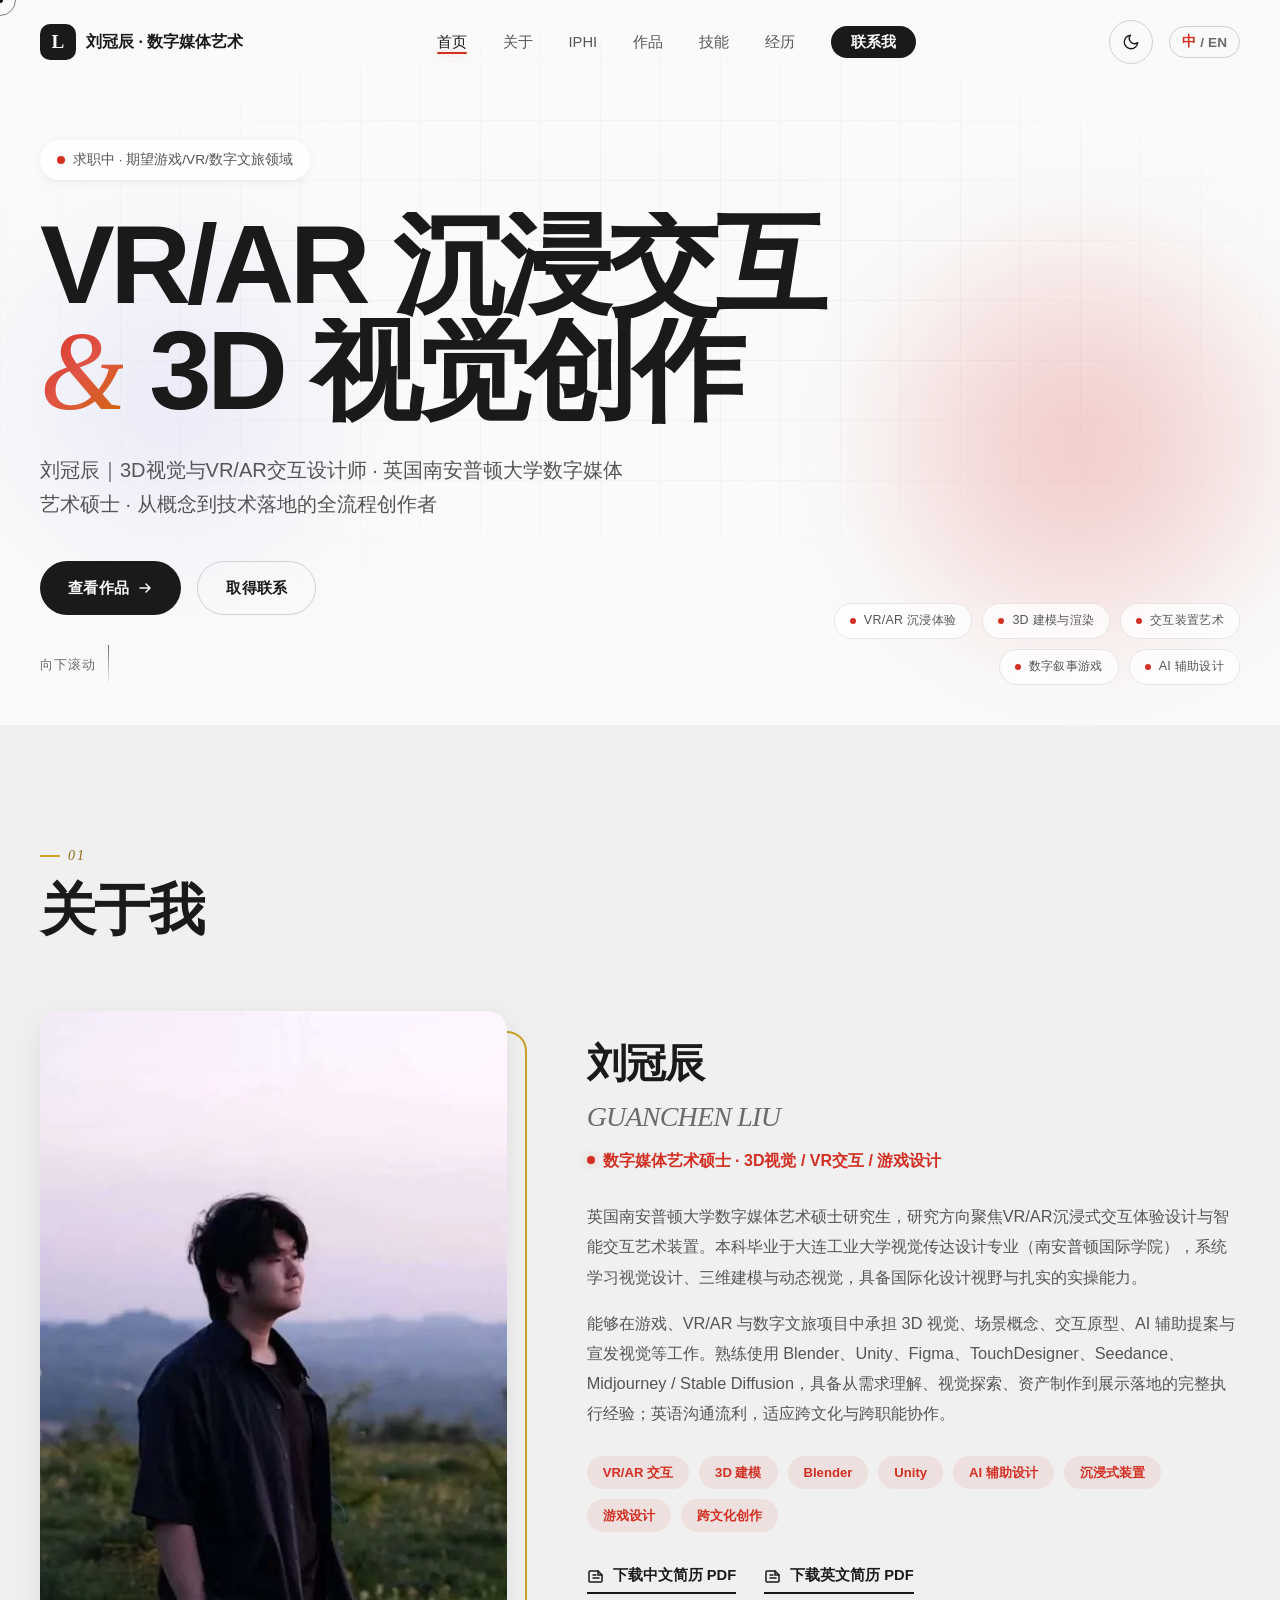
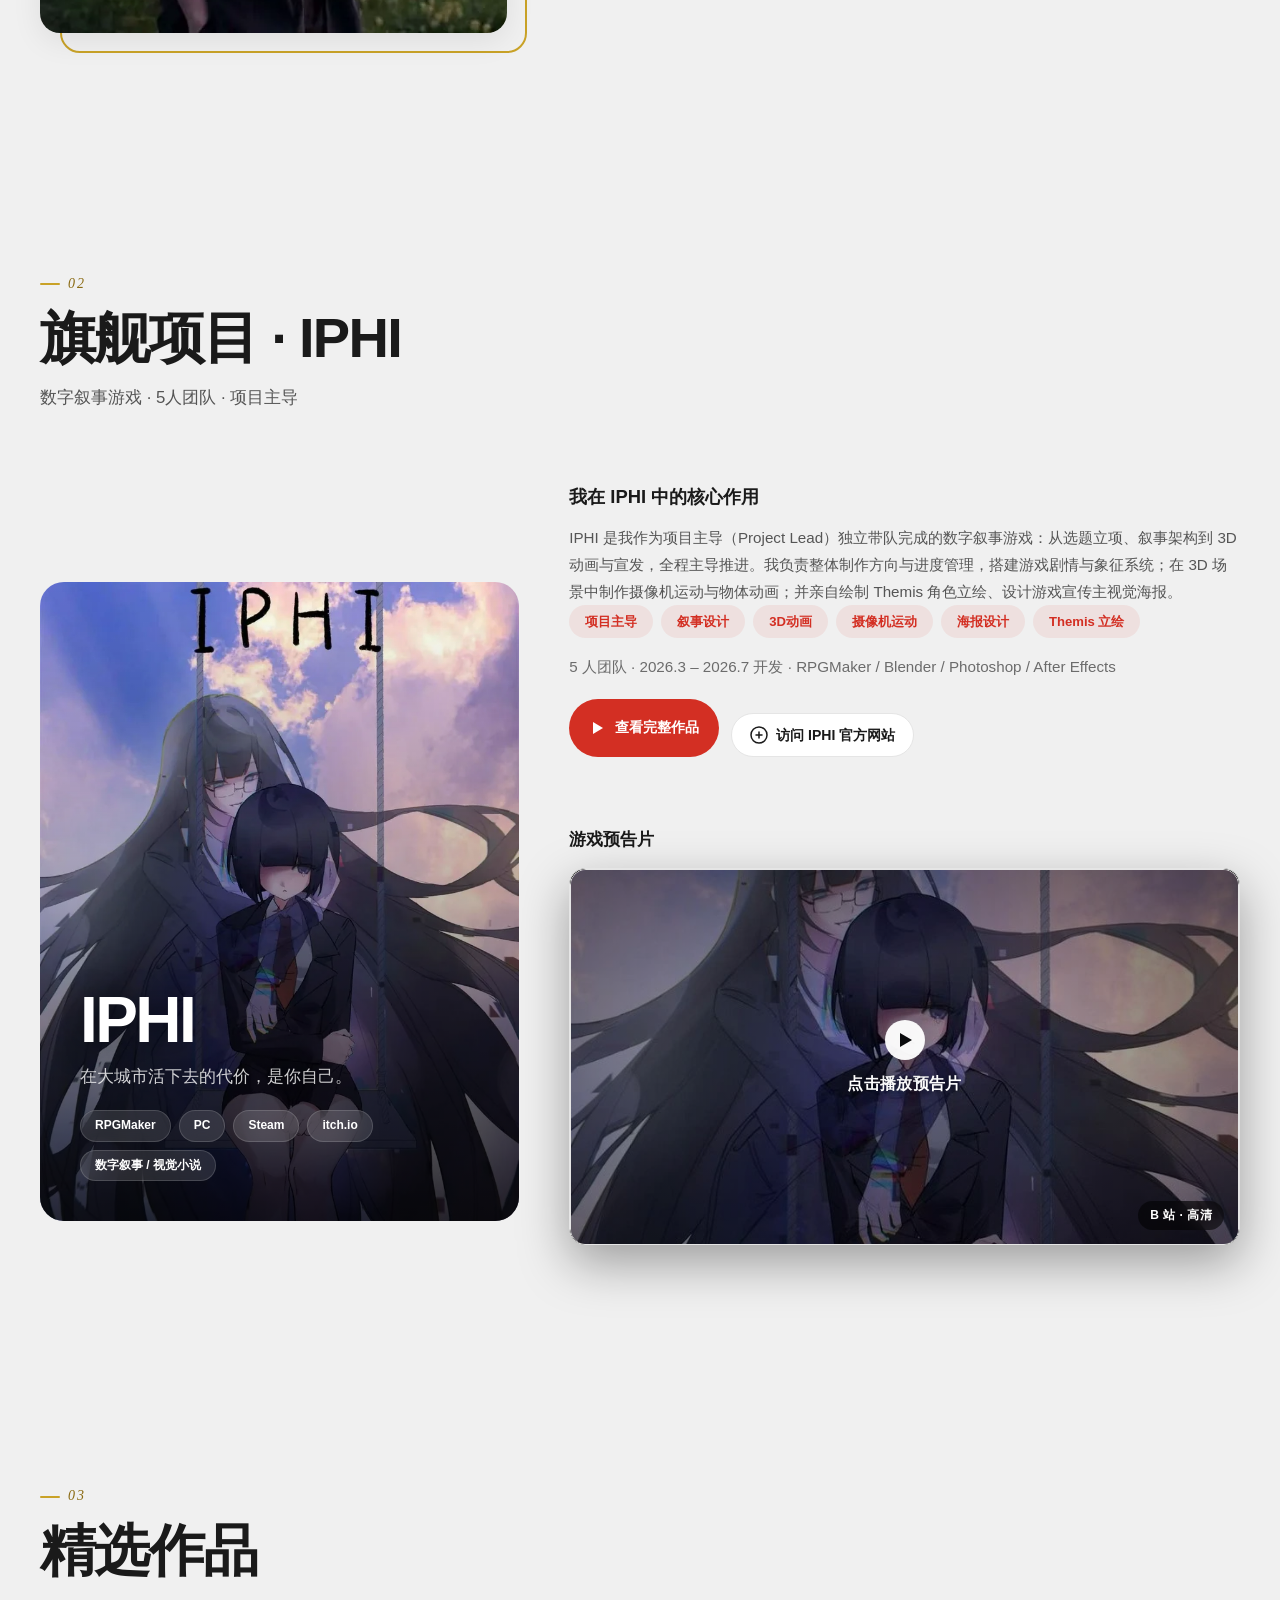
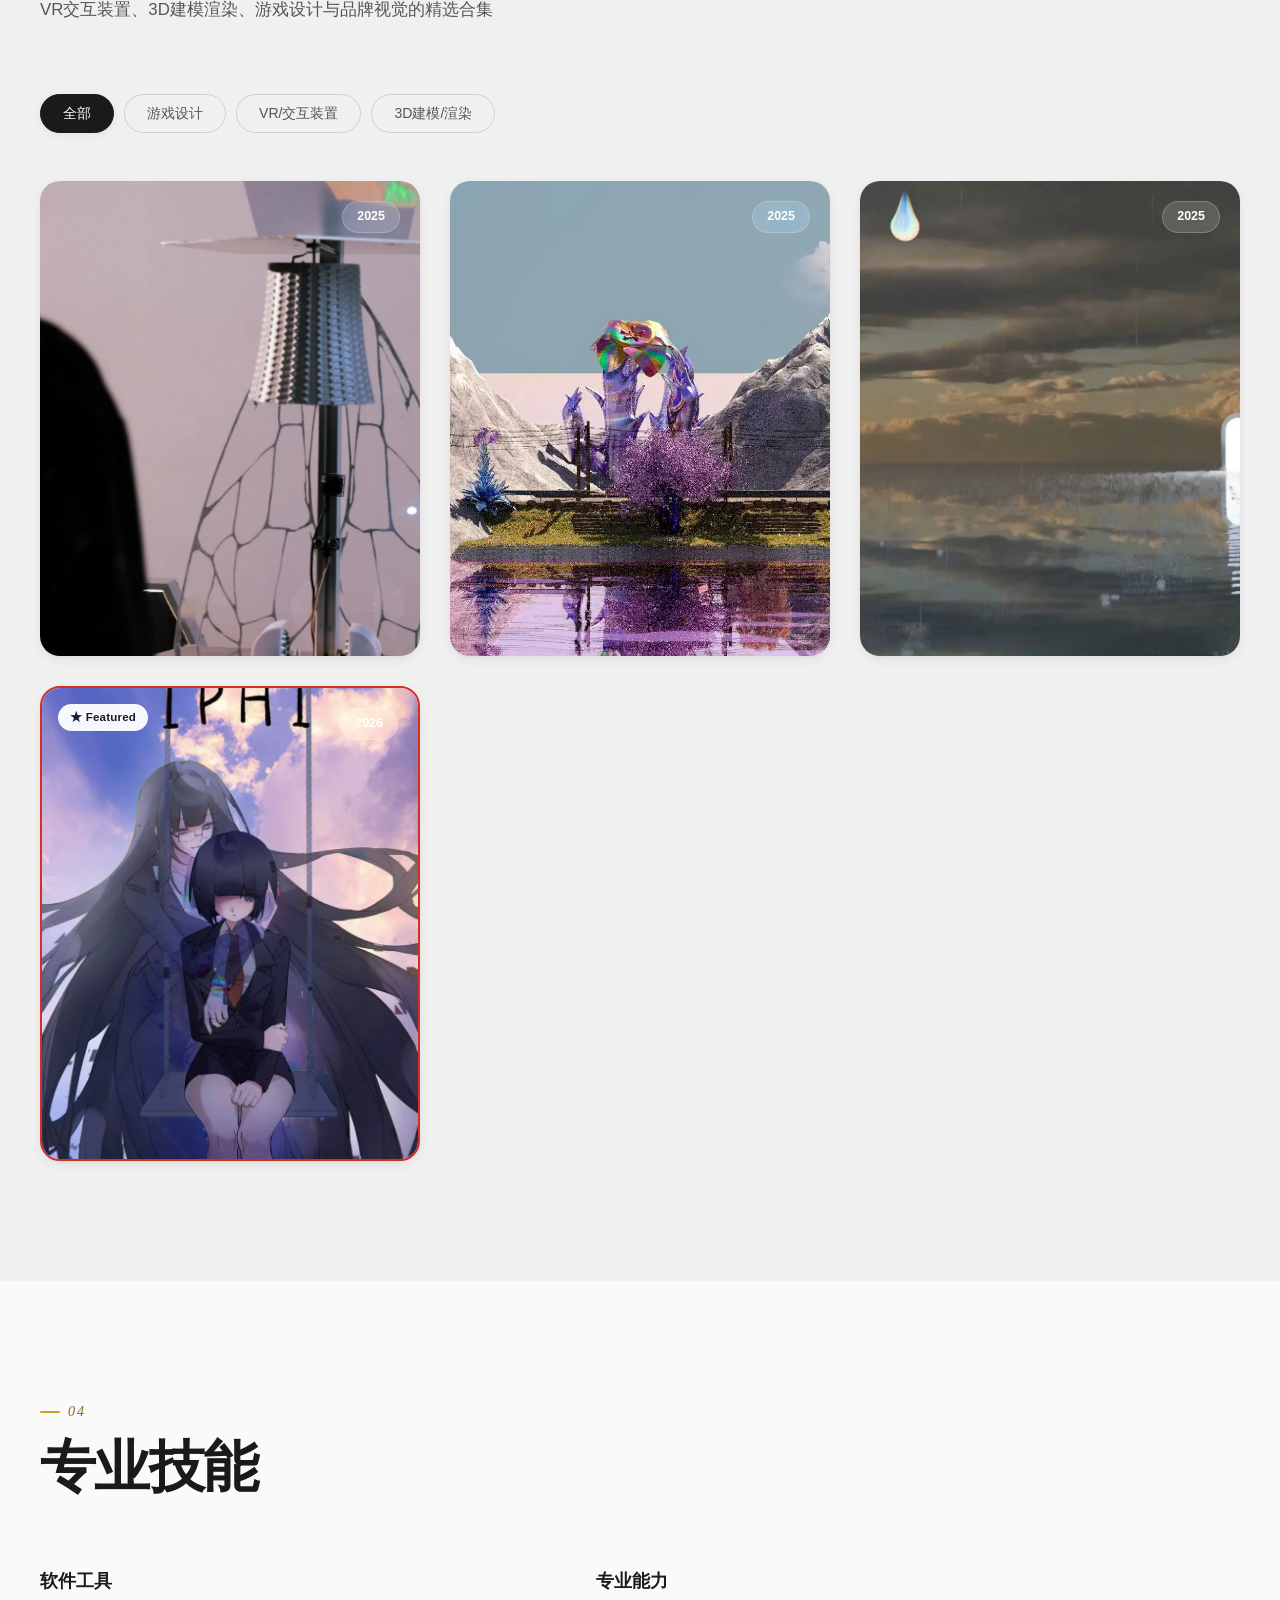
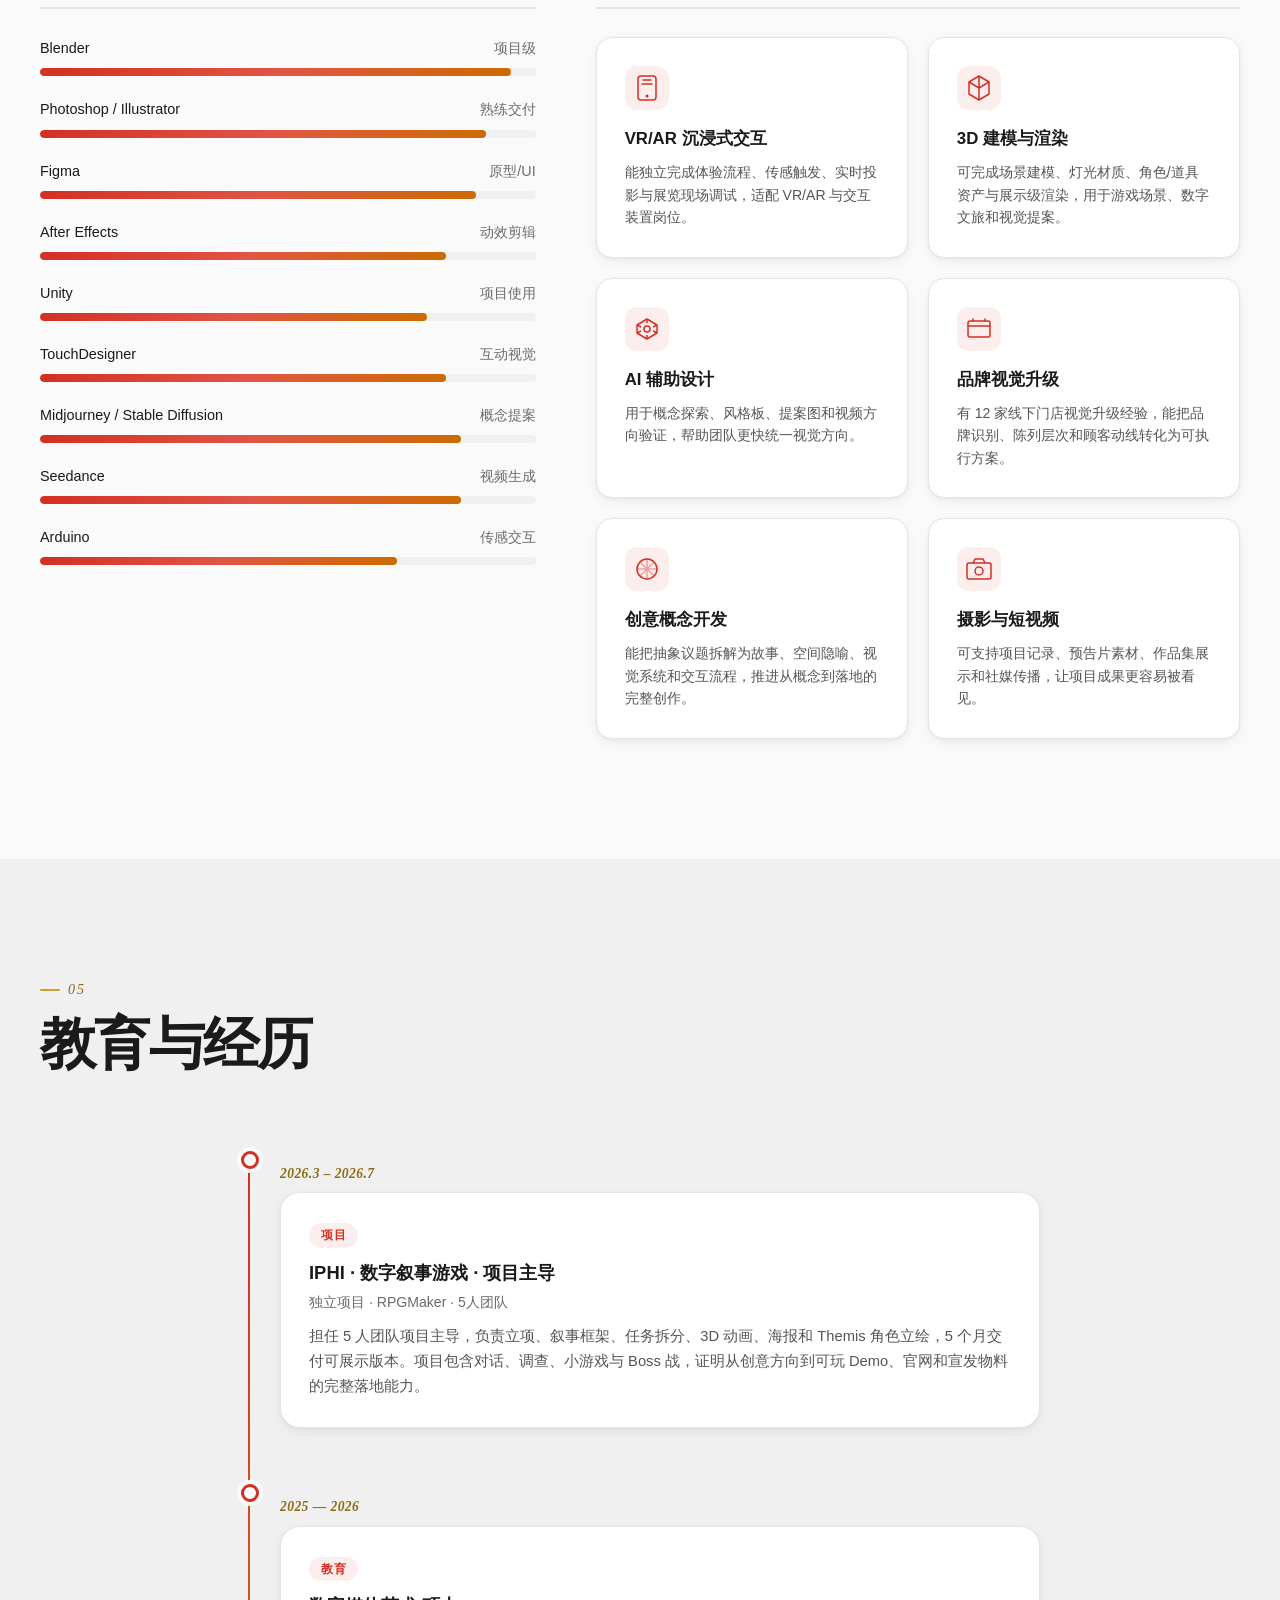
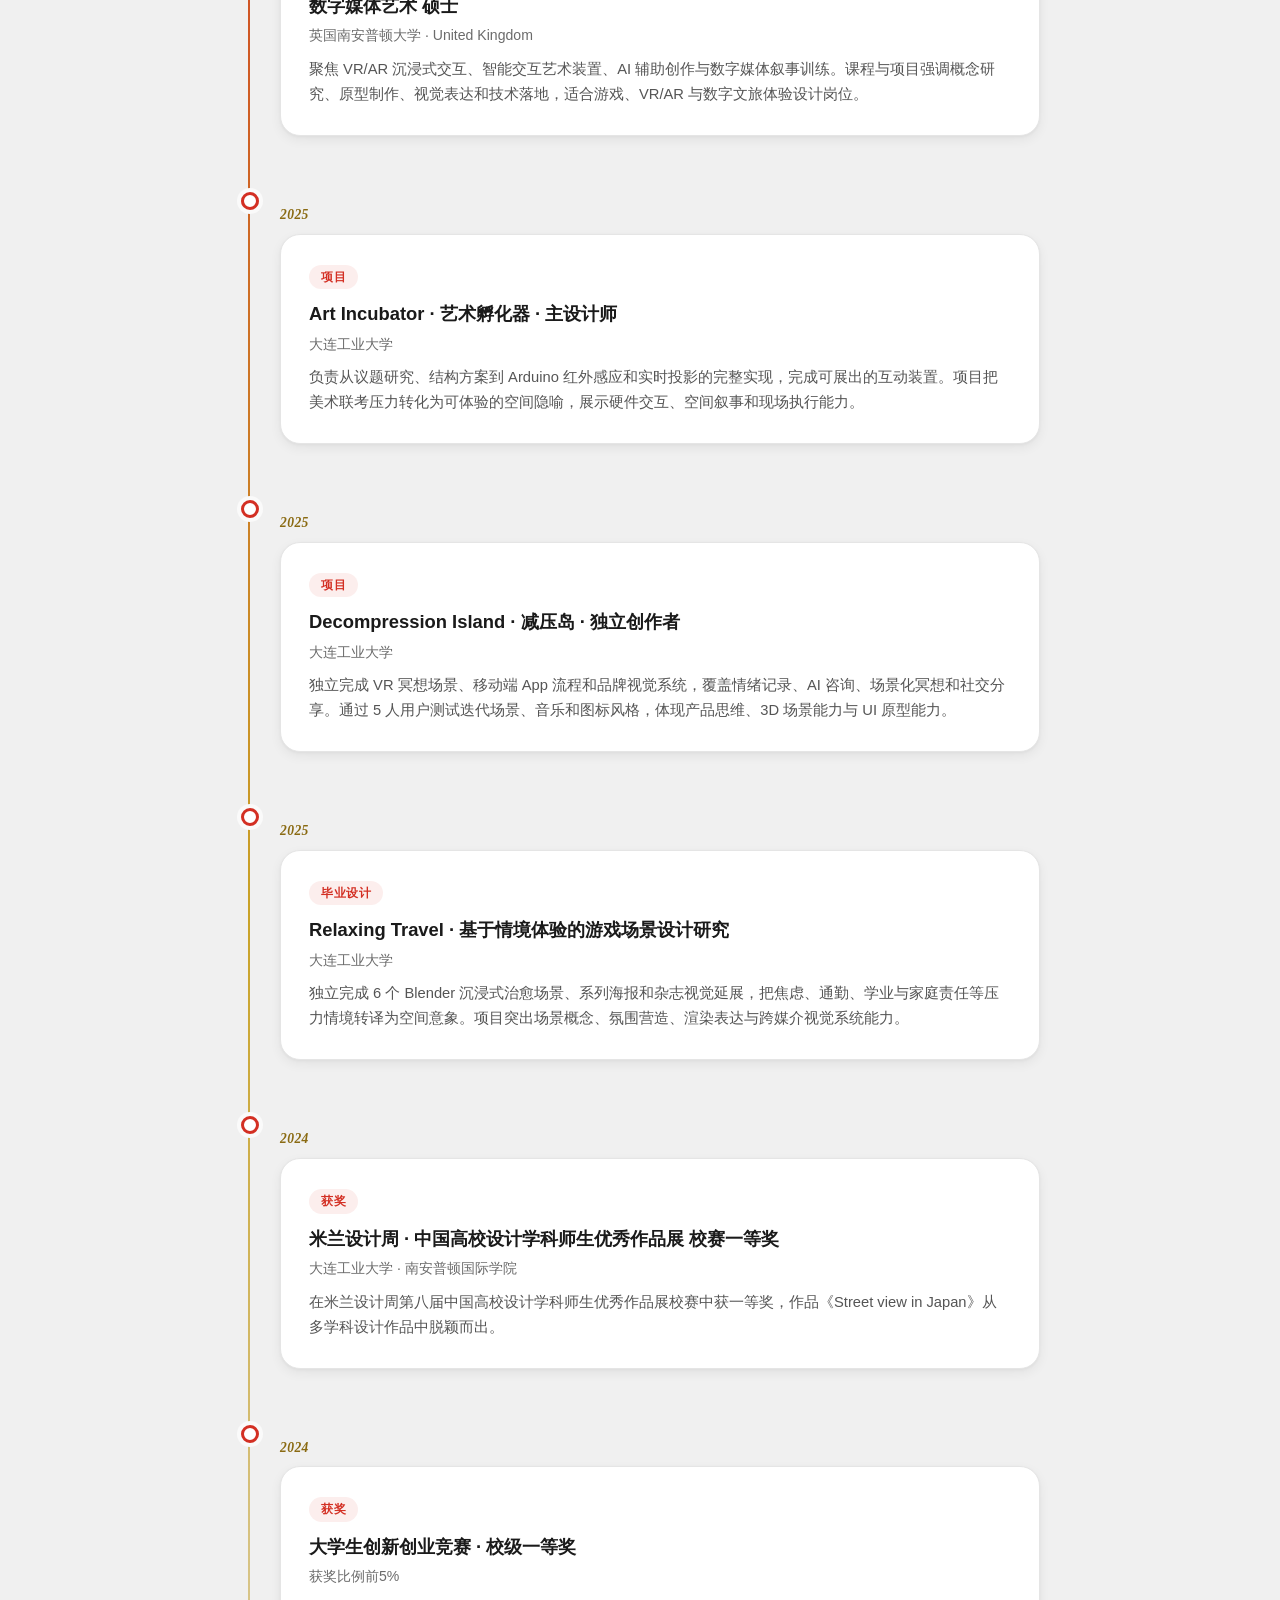
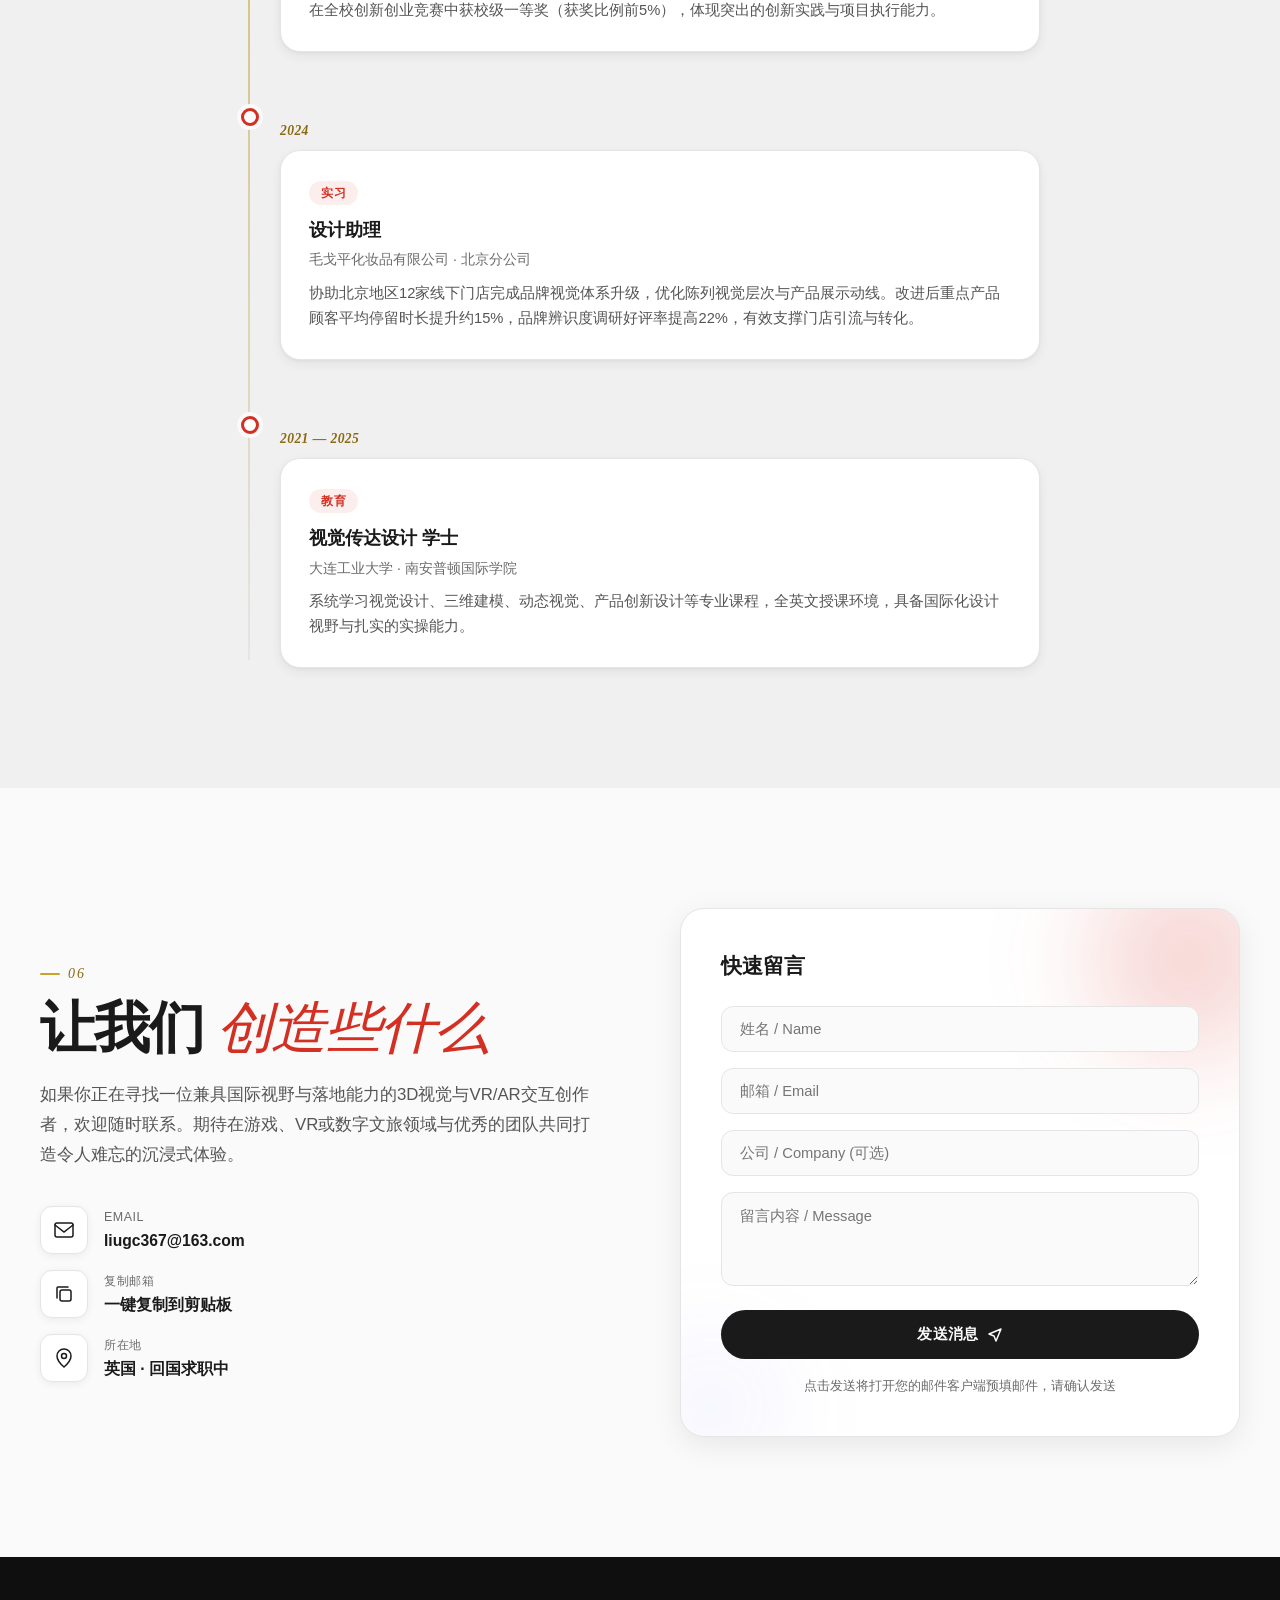
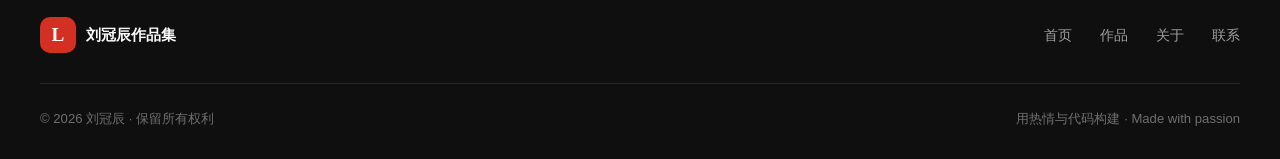
==== commit 94ae788d: "新增 OG 封面图与复制邮箱按钮，minify 脚本支持依赖缺失降级" ====
--- a/index.html
+++ b/index.html
@@ -13,15 +13,18 @@
     <meta property="og:url" content="https://liuyantop.github.io/liuguanchen/">
     <meta property="og:title" content="刘冠辰 | 数字媒体艺术 · VR/3D设计作品集">
     <meta property="og:description" content="英国南安普顿大学数字媒体艺术硕士 · VR/AR沉浸式交互 × 3D建模 × AI辅助设计">
-    <meta property="og:image" content="https://liuyantop.github.io/liuguanchen/assets/iphi/poster.webp">
+    <meta property="og:image" content="https://liuyantop.github.io/liuguanchen/assets/og-cover.jpg">
+    <meta property="og:image:type" content="image/jpeg">
     <meta property="og:image:width" content="1200">
-    <meta property="og:image:height" content="1600">
+    <meta property="og:image:height" content="630">
+    <meta property="og:image:alt" content="刘冠辰 | VR/AR 沉浸交互与 3D 视觉创作作品集">
     <meta property="og:locale" content="zh_CN">
     <meta property="og:locale:alternate" content="en_US">
     <meta name="twitter:card" content="summary_large_image">
     <meta name="twitter:title" content="刘冠辰 | 数字媒体艺术 · VR/3D设计作品集">
     <meta name="twitter:description" content="英国南安普顿大学数字媒体艺术硕士 · VR/AR沉浸式交互 × 3D建模 × AI辅助设计">
-    <meta name="twitter:image" content="https://liuyantop.github.io/liuguanchen/assets/iphi/poster.webp">
+    <meta name="twitter:image" content="https://liuyantop.github.io/liuguanchen/assets/og-cover.jpg">
+    <meta name="twitter:image:alt" content="刘冠辰 | VR/AR 沉浸交互与 3D 视觉创作作品集">
     <meta name="robots" content="index, follow">
     <link rel="canonical" href="https://liuyantop.github.io/liuguanchen/">
     <!-- hreflang：中英双语为同一页面，英文版通过 ?lang=en 直达 -->
@@ -39,7 +42,7 @@
             } catch (e) {}
         })();
     </script>
-    <link rel="stylesheet" href="css/style.min.css?v=20260913b">
+    <link rel="stylesheet" href="css/style.min.css?v=20260913d">
     <script type="application/ld+json" id="personSchema">
     {
       "@context": "https://schema.org",
@@ -163,9 +166,10 @@
     <!-- 导航栏 -->
     <nav class="navbar" id="navbar">
         <div class="nav-container">
-            <a href="#hero" class="nav-logo">
-                <span class="logo-mark">L</span>
-                <span class="logo-text" data-zh="刘冠辰 · 数字媒体艺术" data-en="Guanchen Liu · Digital Media Art">刘冠辰 · 数字媒体艺术</span>
+            <a href="#hero" class="nav-logo" aria-label="刘冠辰 · 数字媒体艺术" data-logo-label-zh="刘冠辰 · 数字媒体艺术" data-logo-label-en="Guanchen Liu · Digital Media Art">
+                <span class="logo-mark" aria-hidden="true">L</span>
+                <span class="logo-text" aria-hidden="true" data-zh="刘冠辰 · 数字媒体艺术" data-en="Guanchen Liu · Digital Media Art">刘冠辰 · 数字媒体艺术</span>
+                <span class="logo-text-short" aria-hidden="true" data-zh="刘冠辰" data-en="Guanchen">刘冠辰</span>
             </a>
             <ul class="nav-menu" id="navMenu">
                 <li><a href="#hero" class="nav-link" data-zh="首页" data-en="Home">首页</a></li>
@@ -282,8 +286,8 @@
                         <p data-zh="英国南安普顿大学数字媒体艺术硕士研究生，研究方向聚焦VR/AR沉浸式交互体验设计与智能交互艺术装置。本科毕业于大连工业大学视觉传达设计专业（南安普顿国际学院），系统学习视觉设计、三维建模与动态视觉，具备国际化设计视野与扎实的实操能力。" data-en="Pursuing MA in Digital Media Arts at the University of Southampton (UK), with research focused on VR/AR immersive interactive experience design and intelligent interactive art installations. Earned BA in Visual Communication Design from Dalian Polytechnic University (Southampton International College), building a solid foundation in visual design, 3D modeling, and motion graphics with a global perspective.">
                             英国南安普顿大学数字媒体艺术硕士研究生，研究方向聚焦VR/AR沉浸式交互体验设计与智能交互艺术装置。本科毕业于大连工业大学视觉传达设计专业（南安普顿国际学院），系统学习视觉设计、三维建模与动态视觉，具备国际化设计视野与扎实的实操能力。
                         </p>
-                        <p data-zh="熟悉VR/AR沉浸式内容开发与3D建模全流程，熟练掌握Blender、Unity、Figma、TouchDesigner、Seedance等工具，并具备AI辅助设计（Midjourney/Stable Diffusion）实际应用能力。拥有从概念创意到技术落地、从品牌视觉到公共艺术装置的多类型项目实操经验，善于跨团队协作，英语流利，适应国际化工作环境。期望在游戏/VR/数字文旅领域从事3D视觉与沉浸式交互设计工作。" data-en="Proficient in VR/AR immersive content development and the full 3D modeling pipeline, with expertise in Blender, Unity, Figma, TouchDesigner, Seedance, and AI-assisted design tools (Midjourney / Stable Diffusion). Hands-on experience spanning brand visuals, public art installations, and product innovation. Fluent in English, collaborative across teams, and ready to contribute high-quality creative and technical support in game, VR, or digital tourism sectors.">
-                            熟悉VR/AR沉浸式内容开发与3D建模全流程，熟练掌握Blender、Unity、Figma、TouchDesigner、Seedance等工具，并具备AI辅助设计（Midjourney/Stable Diffusion）实际应用能力。拥有从概念创意到技术落地、从品牌视觉到公共艺术装置的多类型项目实操经验，善于跨团队协作，英语流利，适应国际化工作环境。期望在游戏/VR/数字文旅领域从事3D视觉与沉浸式交互设计工作。
+                        <p data-zh="能够在游戏、VR/AR 与数字文旅项目中承担 3D 视觉、场景概念、交互原型、AI 辅助提案与宣发视觉等工作。熟练使用 Blender、Unity、Figma、TouchDesigner、Seedance、Midjourney / Stable Diffusion，具备从需求理解、视觉探索、资产制作到展示落地的完整执行经验；英语沟通流利，适应跨文化与跨职能协作。" data-en="Able to contribute to game, VR/AR, and digital tourism projects through 3D visuals, environment concepts, interaction prototypes, AI-assisted pitching, and promotional visuals. Skilled with Blender, Unity, Figma, TouchDesigner, Seedance, Midjourney / Stable Diffusion, with end-to-end experience from requirement understanding and visual exploration to asset creation and presentation delivery. Fluent in English and comfortable in cross-cultural, cross-functional collaboration.">
+                            能够在游戏、VR/AR 与数字文旅项目中承担 3D 视觉、场景概念、交互原型、AI 辅助提案与宣发视觉等工作。熟练使用 Blender、Unity、Figma、TouchDesigner、Seedance、Midjourney / Stable Diffusion，具备从需求理解、视觉探索、资产制作到展示落地的完整执行经验；英语沟通流利，适应跨文化与跨职能协作。
                         </p>
                     </div>
                     <div class="about-tags">
@@ -444,39 +448,39 @@
                     <h3 class="skill-cat-title" data-zh="软件工具" data-en="Software & Tools">软件工具</h3>
                     <div class="skill-list">
                         <div class="skill-item">
-                            <div class="skill-info"><span>Blender</span><span class="skill-pct">95%</span></div>
+                            <div class="skill-info"><span>Blender</span><span class="skill-pct" data-zh="项目级" data-en="Project-ready">项目级</span></div>
                             <div class="skill-bar"><div class="skill-fill" data-level="95"></div></div>
                         </div>
                         <div class="skill-item">
-                            <div class="skill-info"><span>Photoshop / Illustrator</span><span class="skill-pct">90%</span></div>
+                            <div class="skill-info"><span>Photoshop / Illustrator</span><span class="skill-pct" data-zh="熟练交付" data-en="Production-ready">熟练交付</span></div>
                             <div class="skill-bar"><div class="skill-fill" data-level="90"></div></div>
                         </div>
                         <div class="skill-item">
-                            <div class="skill-info"><span>Figma</span><span class="skill-pct">88%</span></div>
+                            <div class="skill-info"><span>Figma</span><span class="skill-pct" data-zh="原型/UI" data-en="Prototype/UI">原型/UI</span></div>
                             <div class="skill-bar"><div class="skill-fill" data-level="88"></div></div>
                         </div>
                         <div class="skill-item">
-                            <div class="skill-info"><span>After Effects</span><span class="skill-pct">82%</span></div>
+                            <div class="skill-info"><span>After Effects</span><span class="skill-pct" data-zh="动效剪辑" data-en="Motion edit">动效剪辑</span></div>
                             <div class="skill-bar"><div class="skill-fill" data-level="82"></div></div>
                         </div>
                         <div class="skill-item">
-                            <div class="skill-info"><span>Unity</span><span class="skill-pct">78%</span></div>
+                            <div class="skill-info"><span>Unity</span><span class="skill-pct" data-zh="项目使用" data-en="Project use">项目使用</span></div>
                             <div class="skill-bar"><div class="skill-fill" data-level="78"></div></div>
                         </div>
                         <div class="skill-item">
-                            <div class="skill-info"><span>TouchDesigner</span><span class="skill-pct">82%</span></div>
+                            <div class="skill-info"><span>TouchDesigner</span><span class="skill-pct" data-zh="互动视觉" data-en="Interactive visual">互动视觉</span></div>
                             <div class="skill-bar"><div class="skill-fill" data-level="82"></div></div>
                         </div>
                         <div class="skill-item">
-                            <div class="skill-info"><span>Midjourney / Stable Diffusion</span><span class="skill-pct">85%</span></div>
+                            <div class="skill-info"><span>Midjourney / Stable Diffusion</span><span class="skill-pct" data-zh="概念提案" data-en="Concept pitch">概念提案</span></div>
                             <div class="skill-bar"><div class="skill-fill" data-level="85"></div></div>
                         </div>
                         <div class="skill-item">
-                            <div class="skill-info"><span>Seedance</span><span class="skill-pct">85%</span></div>
+                            <div class="skill-info"><span>Seedance</span><span class="skill-pct" data-zh="视频生成" data-en="Video generation">视频生成</span></div>
                             <div class="skill-bar"><div class="skill-fill" data-level="85"></div></div>
                         </div>
                         <div class="skill-item">
-                            <div class="skill-info"><span>Arduino</span><span class="skill-pct">72%</span></div>
+                            <div class="skill-info"><span>Arduino</span><span class="skill-pct" data-zh="传感交互" data-en="Sensor interaction">传感交互</span></div>
                             <div class="skill-bar"><div class="skill-fill" data-level="72"></div></div>
                         </div>
                     </div>
@@ -489,42 +493,42 @@
                                 <svg width="28" height="28" viewBox="0 0 28 28" fill="none"><rect x="5" y="2" width="18" height="24" rx="3" stroke="currentColor" stroke-width="1.5"/><circle cx="14" cy="22" r="1.5" fill="currentColor"/><path d="M10 6h8M9 10h10" stroke="currentColor" stroke-width="1.5" stroke-linecap="round"/></svg>
                             </div>
                             <h4 data-zh="VR/AR 沉浸式交互" data-en="VR/AR Immersive Interaction">VR/AR 沉浸式交互</h4>
-                            <p data-zh="沉浸式体验设计、Arduino传感器交互、实时投影映射、人机互动装置开发" data-en="Immersive experience design, Arduino sensor interaction, real-time projection mapping, human-computer interactive installation">沉浸式体验设计、Arduino传感器交互、实时投影映射、人机互动装置开发</p>
+                            <p data-zh="能独立完成体验流程、传感触发、实时投影与展览现场调试，适配 VR/AR 与交互装置岗位。" data-en="Able to deliver experience flows, sensor triggers, real-time projection, and exhibition setup for VR/AR and interactive installation roles.">能独立完成体验流程、传感触发、实时投影与展览现场调试，适配 VR/AR 与交互装置岗位。</p>
                         </div>
                         <div class="skill-card">
                             <div class="skill-card-icon">
                                 <svg width="28" height="28" viewBox="0 0 28 28" fill="none"><path d="M14 2L4 8v12l10 6 10-6V8z" stroke="currentColor" stroke-width="1.5" stroke-linejoin="round"/><path d="M14 2v24M4 8l10 6 10-6" stroke="currentColor" stroke-width="1.5" stroke-linejoin="round"/></svg>
                             </div>
                             <h4 data-zh="3D 建模与渲染" data-en="3D Modeling & Rendering">3D 建模与渲染</h4>
-                            <p data-zh="产品级建模、角色绑定、写实渲染、灯光材质、三维动态视觉" data-en="Product-grade modeling, character rigging, photorealistic rendering, lighting & materials, 3D motion visuals">产品级建模、角色绑定、写实渲染、灯光材质、三维动态视觉</p>
+                            <p data-zh="可完成场景建模、灯光材质、角色/道具资产与展示级渲染，用于游戏场景、数字文旅和视觉提案。" data-en="Can deliver scene modeling, lighting/materials, character/prop assets, and presentation-grade renders for games, digital tourism, and visual pitches.">可完成场景建模、灯光材质、角色/道具资产与展示级渲染，用于游戏场景、数字文旅和视觉提案。</p>
                         </div>
                         <div class="skill-card">
                             <div class="skill-card-icon">
                                 <svg width="28" height="28" viewBox="0 0 28 28" fill="none"><path d="M14 4l10 6v8l-10 6-10-6v-8z" stroke="currentColor" stroke-width="1.5" stroke-linejoin="round"/><circle cx="14" cy="14" r="3" stroke="currentColor" stroke-width="1.5"/><path d="M14 4v4M14 20v4M4 10l4 2M24 10l-4 2M4 18l4-2M24 18l-4-2" stroke="currentColor" stroke-width="1.5"/></svg>
                             </div>
                             <h4 data-zh="AI 辅助设计" data-en="AI-Assisted Design">AI 辅助设计</h4>
-                            <p data-zh="Midjourney/Stable Diffusion 概念图生成、风格探索、快速提案、AI驱动创意工作流" data-en="Midjourney / Stable Diffusion concept generation, style exploration, rapid pitching, AI-driven creative workflow">Midjourney/Stable Diffusion 概念图生成、风格探索、快速提案、AI驱动创意工作流</p>
+                            <p data-zh="用于概念探索、风格板、提案图和视频方向验证，帮助团队更快统一视觉方向。" data-en="Uses AI tools for concept exploration, mood boards, pitch visuals, and video-direction validation to align teams faster.">用于概念探索、风格板、提案图和视频方向验证，帮助团队更快统一视觉方向。</p>
                         </div>
                         <div class="skill-card">
                             <div class="skill-card-icon">
                                 <svg width="28" height="28" viewBox="0 0 28 28" fill="none"><rect x="3" y="6" width="22" height="16" rx="2" stroke="currentColor" stroke-width="1.5"/><path d="M3 11h22M8 6V4M20 6V4" stroke="currentColor" stroke-width="1.5" stroke-linecap="round"/></svg>
                             </div>
                             <h4 data-zh="品牌视觉升级" data-en="Brand Visual Upgrade">品牌视觉升级</h4>
-                            <p data-zh="门店视觉体系优化、陈列动线设计、品牌辨识度提升、视觉层次规划" data-en="Store visual system optimization, display flow design, brand recognition enhancement, visual hierarchy planning">门店视觉体系优化、陈列动线设计、品牌辨识度提升、视觉层次规划</p>
+                            <p data-zh="有 12 家线下门店视觉升级经验，能把品牌识别、陈列层次和顾客动线转化为可执行方案。" data-en="Experienced in visual upgrades for 12 retail stores, translating brand identity, display hierarchy, and customer flow into executable plans.">有 12 家线下门店视觉升级经验，能把品牌识别、陈列层次和顾客动线转化为可执行方案。</p>
                         </div>
                         <div class="skill-card">
                             <div class="skill-card-icon">
                                 <svg width="28" height="28" viewBox="0 0 28 28" fill="none"><circle cx="14" cy="14" r="10" stroke="currentColor" stroke-width="1.5"/><path d="M14 4v20M4 14h20M7 7l14 14M21 7L7 21" stroke="currentColor" stroke-width="1.5" opacity="0.4"/></svg>
                             </div>
                             <h4 data-zh="创意概念开发" data-en="Creative Concept Development">创意概念开发</h4>
-                            <p data-zh="从概念创意到技术落地、分镜脚本、视觉风格开发、跨文化创意翻译" data-en="From concept to execution, storyboarding, visual style development, cross-cultural creative translation">从概念创意到技术落地、分镜脚本、视觉风格开发、跨文化创意翻译</p>
+                            <p data-zh="能把抽象议题拆解为故事、空间隐喻、视觉系统和交互流程，推进从概念到落地的完整创作。" data-en="Can turn abstract themes into stories, spatial metaphors, visual systems, and interaction flows from concept to delivery.">能把抽象议题拆解为故事、空间隐喻、视觉系统和交互流程，推进从概念到落地的完整创作。</p>
                         </div>
                         <div class="skill-card">
                             <div class="skill-card-icon">
                                 <svg width="28" height="28" viewBox="0 0 28 28" fill="none"><rect x="2" y="8" width="24" height="16" rx="2" stroke="currentColor" stroke-width="1.5"/><circle cx="14" cy="16" r="4" stroke="currentColor" stroke-width="1.5"/><path d="M8 8L10 4h8l2 4" stroke="currentColor" stroke-width="1.5" stroke-linejoin="round"/></svg>
                             </div>
                             <h4 data-zh="摄影与短视频" data-en="Photography & Video">摄影与短视频</h4>
-                            <p data-zh="摄影构图、短视频剪辑、视觉内容创作、社交媒体视觉传播" data-en="Photography composition, short video editing, visual content creation, social media visual storytelling">摄影构图、短视频剪辑、视觉内容创作、社交媒体视觉传播</p>
+                            <p data-zh="可支持项目记录、预告片素材、作品集展示和社媒传播，让项目成果更容易被看见。" data-en="Can support project documentation, trailer assets, portfolio presentation, and social media storytelling to make outcomes easier to see.">可支持项目记录、预告片素材、作品集展示和社媒传播，让项目成果更容易被看见。</p>
                         </div>
                     </div>
                 </div>
@@ -547,8 +551,8 @@
                         <span class="timeline-tag" data-zh="项目" data-en="Project">项目</span>
                         <h3 data-zh="IPHI · 数字叙事游戏 · 项目主导" data-en="IPHI · Digital Narrative Game · Project Lead">IPHI · 数字叙事游戏 · 项目主导</h3>
                         <p class="timeline-org">独立项目 · RPGMaker · 5人团队</p>
-                        <p data-zh="以大城市职场生存为题材的数字叙事游戏，担任项目主导、叙事设计、3D动画与海报设计，带领 5 人团队历时 5 个月（2026年3月至7月）完成开发。以对话、调查与战斗玩法，将抽象的生存压力转化为与主角潜意识的冲突——爱好、健康与自尊以 Boss 形式反扑，探讨"为工作燃烧自己究竟值不值得"。" data-en="A digital narrative game about surviving as a young professional in a big city. Served as project lead, narrative designer, 3D animator, and poster designer, delivering a 5-person project from March to July 2026. Through dialogue, investigation, and battle mechanics, abstract survival pressure becomes conflicts with the protagonist's subconscious—hobbies, health, and self-esteem strike back as Bosses—asking whether burning out for work is truly worth it.">
-                            以大城市职场生存为题材的数字叙事游戏，担任项目主导、叙事设计、3D动画与海报设计，带领 5 人团队历时 5 个月（2026年3月至7月）完成开发。以对话、调查与战斗玩法，将抽象的生存压力转化为与主角潜意识的冲突——爱好、健康与自尊以 Boss 形式反扑，探讨"为工作燃烧自己究竟值不值得"。
+                        <p data-zh="担任 5 人团队项目主导，负责立项、叙事框架、任务拆分、3D 动画、海报和 Themis 角色立绘，5 个月交付可展示版本。项目包含对话、调查、小游戏与 Boss 战，证明从创意方向到可玩 Demo、官网和宣发物料的完整落地能力。" data-en="Led a 5-person team, owning project setup, narrative structure, task breakdown, 3D animation, poster design, and Themis character art, delivering a showcase build in 5 months. The project includes dialogue, investigation, mini-game, and Boss battles, proving full-cycle delivery from creative direction to playable demo, website, and promotional assets.">
+                            担任 5 人团队项目主导，负责立项、叙事框架、任务拆分、3D 动画、海报和 Themis 角色立绘，5 个月交付可展示版本。项目包含对话、调查、小游戏与 Boss 战，证明从创意方向到可玩 Demo、官网和宣发物料的完整落地能力。
                         </p>
                     </div>
                 </div>
@@ -559,8 +563,8 @@
                         <span class="timeline-tag" data-zh="教育" data-en="Education">教育</span>
                         <h3 data-zh="数字媒体艺术 硕士" data-en="MA Digital Media Arts">数字媒体艺术 硕士</h3>
                         <p class="timeline-org">英国南安普顿大学 · United Kingdom</p>
-                        <p data-zh="主修数字媒体交互设计、沉浸式视觉创作、AI辅助艺术应用等课程，研究方向聚焦于VR/AR沉浸式交互体验设计与智能交互艺术装置，具备从概念构思到技术落地的完整项目实操能力。" data-en="Studying digital media interaction design, immersive visual creation, and AI-assisted art applications. Research focuses on VR/AR immersive interactive experience design and intelligent interactive art installations, with full-cycle project capability from concept to execution.">
-                            主修数字媒体交互设计、沉浸式视觉创作、AI辅助艺术应用等课程，研究方向聚焦于VR/AR沉浸式交互体验设计与智能交互艺术装置，具备从概念构思到技术落地的完整项目实操能力。
+                        <p data-zh="聚焦 VR/AR 沉浸式交互、智能交互艺术装置、AI 辅助创作与数字媒体叙事训练。课程与项目强调概念研究、原型制作、视觉表达和技术落地，适合游戏、VR/AR 与数字文旅体验设计岗位。" data-en="Focused on VR/AR immersive interaction, intelligent interactive installations, AI-assisted creation, and digital media storytelling. Coursework and projects emphasize concept research, prototyping, visual expression, and technical execution for game, VR/AR, and digital tourism experience roles.">
+                            聚焦 VR/AR 沉浸式交互、智能交互艺术装置、AI 辅助创作与数字媒体叙事训练。课程与项目强调概念研究、原型制作、视觉表达和技术落地，适合游戏、VR/AR 与数字文旅体验设计岗位。
                         </p>
                     </div>
                 </div>
@@ -571,8 +575,8 @@
                         <span class="timeline-tag" data-zh="项目" data-en="Project">项目</span>
                         <h3 data-zh="Art Incubator · 艺术孵化器 · 主设计师" data-en="Art Incubator · Lead Designer">Art Incubator · 艺术孵化器 · 主设计师</h3>
                         <p class="timeline-org">大连工业大学</p>
-                        <p data-zh="以中国美术联考为切口设计交互装置艺术项目，运用Arduino+红外传感器+实时投影技术实现人机互动。以生动的隐喻直指应试教育下学生的心理健康危机与单一分数评价体系的缺陷，引发对教育本质的反思，并呼吁更多关注学生的心理状态与真实需求。" data-en="Designed an interactive art installation centered on China's art college entrance exam (Liankao), using Arduino + IR sensors + real-time projection for human-computer interaction. Through vivid metaphors, it exposes students' mental health crisis under the exam-driven system and the flaws of a score-centered evaluation, prompting reflection on the essence of education and calling for greater attention to students' psychological state and real needs.">
-                            以中国美术联考为切口设计交互装置艺术项目，运用Arduino+红外传感器+实时投影技术实现人机互动。以生动的隐喻直指应试教育下学生的心理健康危机与单一分数评价体系的缺陷，引发对教育本质的反思，并呼吁更多关注学生的心理状态与真实需求。
+                        <p data-zh="负责从议题研究、结构方案到 Arduino 红外感应和实时投影的完整实现，完成可展出的互动装置。项目把美术联考压力转化为可体验的空间隐喻，展示硬件交互、空间叙事和现场执行能力。" data-en="Owned the full process from topic research and structural planning to Arduino IR sensing and real-time projection, delivering an exhibitable interactive installation. The project turns art exam pressure into an experiential spatial metaphor, demonstrating hardware interaction, spatial storytelling, and on-site execution.">
+                            负责从议题研究、结构方案到 Arduino 红外感应和实时投影的完整实现，完成可展出的互动装置。项目把美术联考压力转化为可体验的空间隐喻，展示硬件交互、空间叙事和现场执行能力。
                         </p>
                     </div>
                 </div>
@@ -583,8 +587,8 @@
                         <span class="timeline-tag" data-zh="项目" data-en="Project">项目</span>
                         <h3 data-zh="Decompression Island · 减压岛 · 独立创作者" data-en="Decompression Island · Solo Creator">Decompression Island · 减压岛 · 独立创作者</h3>
                         <p class="timeline-org">大连工业大学</p>
-                        <p data-zh="针对东亚高压社会下年轻人的焦虑与抑郁问题，设计了一款结合 VR 沉浸式体验与移动 App 的冥想减压应用。项目构建了奇幻紫蓝色调的虚拟冥想场景，涵盖情绪记录、AI 智能咨询、场景化冥想引导与社交分享功能。经过 5 人用户测试与多轮迭代，根据用户反馈实时调整场景与音乐，有效帮助用户缓解压力、恢复内心平静。" data-en="A meditation and stress-relief app combining VR immersive experiences with a mobile application, designed for young people facing anxiety and depression in East Asia's high-pressure society. The project builds fantastical purple-blue virtual meditation scenes, covering mood tracking, AI-powered consultation, guided scene-based meditation, and social sharing. After user testing with 5 participants and multiple iterations, scenes and music were adjusted in real time based on feedback, effectively helping users alleviate stress and restore inner peace.">
-                            针对东亚高压社会下年轻人的焦虑与抑郁问题，设计了一款结合 VR 沉浸式体验与移动 App 的冥想减压应用。项目构建了奇幻紫蓝色调的虚拟冥想场景，涵盖情绪记录、AI 智能咨询、场景化冥想引导与社交分享功能。经过 5 人用户测试与多轮迭代，根据用户反馈实时调整场景与音乐，有效帮助用户缓解压力、恢复内心平静。
+                        <p data-zh="独立完成 VR 冥想场景、移动端 App 流程和品牌视觉系统，覆盖情绪记录、AI 咨询、场景化冥想和社交分享。通过 5 人用户测试迭代场景、音乐和图标风格，体现产品思维、3D 场景能力与 UI 原型能力。" data-en="Independently delivered VR meditation scenes, mobile app flow, and visual identity, covering mood tracking, AI consultation, guided meditation, and social sharing. Iterated scenes, music, and icon style through 5-user testing, showing product thinking, 3D scene design, and UI prototyping ability.">
+                            独立完成 VR 冥想场景、移动端 App 流程和品牌视觉系统，覆盖情绪记录、AI 咨询、场景化冥想和社交分享。通过 5 人用户测试迭代场景、音乐和图标风格，体现产品思维、3D 场景能力与 UI 原型能力。
                         </p>
                     </div>
                 </div>
@@ -595,8 +599,8 @@
                         <span class="timeline-tag" data-zh="毕业设计" data-en="Thesis">毕业设计</span>
                         <h3 data-zh="Relaxing Travel · 基于情境体验的游戏场景设计研究" data-en="Relaxing Travel · Research on Game Scene Design">Relaxing Travel · 基于情境体验的游戏场景设计研究</h3>
                         <p class="timeline-org">大连工业大学</p>
-                        <p data-zh="以东亚高压社会为背景，通过 Blender 3D 建模构建六个沉浸式治愈游戏场景，以几何意象与视觉隐喻引导用户从焦虑走向放松。配套海报设计与杂志《RELAXING TRAVEL》系统呈现场景元素与疗愈理念。" data-en="Set against the high-pressure society of East Asia, built six immersive healing game scenes via Blender 3D modeling, using geometric symbols and visual metaphors to guide users from anxiety to relaxation. Included poster designs and the magazine RELAXING TRAVEL to systematically present scene elements and the healing philosophy.">
-                            以东亚高压社会为背景，通过 Blender 3D 建模构建六个沉浸式治愈游戏场景，以几何意象与视觉隐喻引导用户从焦虑走向放松。配套海报设计与杂志《RELAXING TRAVEL》系统呈现场景元素与疗愈理念。
+                        <p data-zh="独立完成 6 个 Blender 沉浸式治愈场景、系列海报和杂志视觉延展，把焦虑、通勤、学业与家庭责任等压力情境转译为空间意象。项目突出场景概念、氛围营造、渲染表达与跨媒介视觉系统能力。" data-en="Independently delivered 6 Blender immersive healing scenes, poster series, and magazine-style visual extensions, translating anxiety, commuting, academic pressure, and family responsibility into spatial motifs. The project highlights environment concepts, mood building, rendering, and cross-media visual system skills.">
+                            独立完成 6 个 Blender 沉浸式治愈场景、系列海报和杂志视觉延展，把焦虑、通勤、学业与家庭责任等压力情境转译为空间意象。项目突出场景概念、氛围营造、渲染表达与跨媒介视觉系统能力。
                         </p>
                     </div>
                 </div>
@@ -675,6 +679,15 @@
                                 <span class="contact-value" data-contact="email-text">liugc367@163.com</span>
                             </div>
                         </a>
+                        <button type="button" class="contact-method contact-copy" id="copyEmailBtn" data-contact="email-copy" aria-label="复制邮箱 liugc367@163.com">
+                            <div class="contact-icon">
+                                <svg width="22" height="22" viewBox="0 0 22 22" fill="none"><rect x="7" y="7" width="11" height="11" rx="2" stroke="currentColor" stroke-width="1.5"/><path d="M4 15V5a1 1 0 011-1h10" stroke="currentColor" stroke-width="1.5" stroke-linecap="round"/></svg>
+                            </div>
+                            <div>
+                                <span class="contact-label" data-zh="复制邮箱" data-en="Copy Email">复制邮箱</span>
+                                <span class="contact-value" data-contact="email-copy-status" data-zh="一键复制到剪贴板" data-en="Copy to clipboard" aria-live="polite">一键复制到剪贴板</span>
+                            </div>
+                        </button>
                         <div class="contact-method">
                             <div class="contact-icon">
                                 <svg width="22" height="22" viewBox="0 0 22 22" fill="none"><path d="M11 2a7 7 0 00-7 7c0 5 7 11 7 11s7-6 7-11a7 7 0 00-7-7z" stroke="currentColor" stroke-width="1.5"/><circle cx="11" cy="9" r="2.5" stroke="currentColor" stroke-width="1.5"/></svg>
@@ -760,6 +773,6 @@
         <svg width="20" height="20" viewBox="0 0 20 20" fill="none"><path d="M10 16V4M4 10l6-6 6 6" stroke="currentColor" stroke-width="1.5" stroke-linecap="round" stroke-linejoin="round"/></svg>
     </button>
 
-    <script src="js/main.js?v=20260913a"></script>
+    <script src="js/main.js?v=20260913b"></script>
 </body>
 </html>
--- a/css/style.min.css
+++ b/css/style.min.css
@@ -1,4178 +1 @@
-/* ========================================
-   设计系统 / Design System
-   ======================================== */
-:root {
-    /* 色彩 —— 主色系 */
-    --bg: #fafafa;
-    --bg-alt: #f0f0f0;
-    --bg-dark: #0f0f0f;
-    --surface: #ffffff;
-    --surface-2: #f5f5f7;
-    --text: #1a1a1a;
-    --text-secondary: #555;
-    --text-tertiary: #6b6b6b;
-    --text-inverse: #fafafa;
-    /* 品牌主色：活力红 */
-    --accent: #d32f23;
-    --accent-hover: #e03e33;
-    --accent-soft: rgba(211, 47, 35, 0.08);
-    --accent-glow: rgba(211, 47, 35, 0.25);
-    --accent-gradient: linear-gradient(135deg, #d32f23, #e05445, #cc6b00);
-    /* 第二辅助色：暖金 —— 用于装饰线、序号、次要强调 */
-    --gold: #c9a227;
-    /* 金色小号文字专用（亮色下满足 WCAG AA 4.5:1） */
-    --gold-text: #8a6a12;
-    --gold-soft: rgba(201, 162, 39, 0.1);
-    --gold-glow: rgba(201, 162, 39, 0.25);
-    /* 第三辅助色：靛蓝 —— 用于冷调光晕、信息提示 */
-    --indigo: #6366f1;
-    --indigo-soft: rgba(99, 102, 241, 0.08);
-    --border: #e5e5e5;
-    --border-dark: #d0d0d0;
-    --shadow-sm: 0 2px 8px rgba(0, 0, 0, 0.06);
-    --shadow-md: 0 8px 30px rgba(0, 0, 0, 0.08);
-    --shadow-lg: 0 20px 60px rgba(0, 0, 0, 0.12);
-    /* 分层阴影系统：更自然的深度感 */
-    --shadow-card: 0 1px 3px rgba(0,0,0,0.04), 0 4px 12px rgba(0,0,0,0.06);
-    --shadow-card-hover: 0 4px 8px rgba(0,0,0,0.06), 0 12px 36px rgba(0,0,0,0.12), 0 0 0 1px rgba(255,59,48,0.1);
-    --shadow-glow-accent: 0 8px 32px rgba(255, 59, 48, 0.2);
-    /* 玻璃态 */
-    --glass-bg: rgba(255, 255, 255, 0.72);
-    --glass-border: rgba(255, 255, 255, 0.5);
-
-    /* 字体 */
-    --font-sans: -apple-system, BlinkMacSystemFont, "Segoe UI", "Microsoft YaHei", "PingFang SC", Arial, sans-serif;
-    --font-display: Georgia, "Times New Roman", "Microsoft YaHei", serif;
-    --font-zh: "Microsoft YaHei", "PingFang SC", Arial, sans-serif;
-
-    /* 排版梯度（1.250 模数比） */
-    --text-xs: 0.75rem;
-    --text-sm: 0.875rem;
-    --text-base: 1rem;
-    --text-lg: 1.25rem;
-    --text-xl: 1.5rem;
-    --text-2xl: 2rem;
-    --text-3xl: 2.5rem;
-    --text-4xl: 3.5rem;
-
-    /* 间距 */
-    --container-max: 1280px;
-    --container-pad: 40px;
-    --section-pad: 120px;
-
-    /* 过渡 */
-    --ease: cubic-bezier(0.25, 0.46, 0.45, 0.94);
-    --ease-out: cubic-bezier(0.16, 1, 0.3, 1);
-    --ease-spring: cubic-bezier(0.34, 1.56, 0.64, 1);
-    --ease-bounce: cubic-bezier(0.68, -0.55, 0.265, 1.55);
-
-    /* 圆角 */
-    --radius-sm: 8px;
-    --radius-md: 12px;
-    --radius-lg: 20px;
-    --radius-xl: 24px;
-}
-
-/* ========================================
-   重置 / Reset
-   ======================================== */
-*, *::before, *::after {
-    margin: 0;
-    padding: 0;
-    box-sizing: border-box;
-}
-
-html {
-    scroll-behavior: smooth;
-    font-size: 16px;
-}
-
-body {
-    font-family: var(--font-sans);
-    background: var(--bg);
-    color: var(--text);
-    line-height: 1.6;
-    overflow-x: hidden;
-    -webkit-font-smoothing: antialiased;
-    -moz-osx-font-smoothing: grayscale;
-}
-
-body.lang-en { font-family: var(--font-sans); }
-
-a { text-decoration: none; color: inherit; }
-ul { list-style: none; }
-img { max-width: 100%; display: block; }
-button { font-family: inherit; cursor: pointer; border: none; background: none; }
-input, textarea { font-family: inherit; }
-
-::selection { background: var(--accent); color: #fff; }
-
-/* 滚动条 */
-::-webkit-scrollbar { width: 6px; }
-::-webkit-scrollbar-track { background: var(--bg); }
-::-webkit-scrollbar-thumb { background: var(--border-dark); border-radius: 3px; }
-::-webkit-scrollbar-thumb:hover { background: var(--text-tertiary); }
-
-/* ========================================
-   通用工具 / Utilities
-   ======================================== */
-.container {
-    max-width: var(--container-max);
-    margin: 0 auto;
-    padding: 0 var(--container-pad);
-}
-
-.section {
-    padding: var(--section-pad) 0;
-    position: relative;
-}
-
-.section-header {
-    margin-bottom: 70px;
-}
-
-.section-num {
-    font-family: var(--font-display);
-    font-size: 14px;
-    font-style: italic;
-    color: var(--gold-text);
-    letter-spacing: 2px;
-    display: block;
-    margin-bottom: 12px;
-}
-
-.section-title {
-    font-size: clamp(2rem, 5vw, 3.5rem);
-    font-weight: 800;
-    letter-spacing: -0.03em;
-    line-height: 1.1;
-}
-
-.section-desc {
-    margin-top: 16px;
-    font-size: 1.05rem;
-    color: var(--text-secondary);
-    max-width: 540px;
-}
-
-body.lang-en .section-title { font-weight: 700; }
-
-/* 按钮 */
-.btn {
-    display: inline-flex;
-    align-items: center;
-    gap: 8px;
-    padding: 14px 28px;
-    border-radius: 100px;
-    font-size: 0.95rem;
-    font-weight: 600;
-    letter-spacing: 0.02em;
-    transition: all 0.35s var(--ease);
-    cursor: pointer;
-    position: relative;
-    overflow: hidden;
-}
-
-/* 按钮微光扫过效果 */
-.btn::before {
-    content: '';
-    position: absolute;
-    top: 0;
-    left: -100%;
-    width: 100%;
-    height: 100%;
-    background: linear-gradient(90deg, transparent, rgba(255,255,255,0.2), transparent);
-    transition: left 0.6s var(--ease);
-}
-
-.btn:hover::before {
-    left: 100%;
-}
-
-/* 焦点可见环（键盘可访问性） */
-.btn:focus-visible {
-    outline: 2px solid var(--accent);
-    outline-offset: 3px;
-}
-
-.btn:active {
-    transform: translateY(0) scale(0.97);
-}
-
-.btn-primary {
-    background: var(--text);
-    color: var(--text-inverse);
-}
-
-.btn-primary:hover {
-    background: var(--accent);
-    transform: translateY(-3px);
-    box-shadow: 0 12px 36px var(--accent-glow);
-}
-
-.btn-ghost {
-    background: transparent;
-    color: var(--text);
-    border: 1.5px solid var(--border-dark);
-}
-
-.btn-ghost:hover {
-    border-color: var(--text);
-    background: var(--text);
-    color: var(--text-inverse);
-    transform: translateY(-3px);
-    box-shadow: var(--shadow-md);
-}
-
-.btn-full { width: 100%; justify-content: center; }
-
-/* ========================================
-   加载画面 / Loader
-   ======================================== */
-.loader {
-    position: fixed;
-    inset: 0;
-    z-index: 9999;
-    background: var(--bg-dark);
-    display: flex;
-    flex-direction: column;
-    align-items: center;
-    justify-content: center;
-    gap: 24px;
-    transition: opacity 0.6s var(--ease), visibility 0.6s;
-}
-
-.loader.hidden {
-    opacity: 0;
-    visibility: hidden;
-}
-
-.loader-text {
-    font-family: var(--font-display);
-    font-size: clamp(2rem, 5vw, 3rem);
-    color: var(--text-inverse);
-    font-weight: 400;
-    display: flex;
-    align-items: center;
-    gap: 4px;
-}
-
-.loader-bracket {
-    color: var(--accent);
-    font-weight: 700;
-    animation: bracketPulse 1.5s ease-in-out infinite;
-}
-
-.loader-name {
-    font-style: italic;
-    animation: nameFade 1.5s ease-in-out infinite;
-}
-
-@keyframes bracketPulse {
-    0%, 100% { opacity: 0.5; transform: scale(1); }
-    50% { opacity: 1; transform: scale(1.05); }
-}
-
-@keyframes nameFade {
-    0%, 100% { opacity: 0.7; }
-    50% { opacity: 1; }
-}
-
-.loader-bar {
-    width: 200px;
-    height: 2px;
-    background: rgba(255, 255, 255, 0.1);
-    border-radius: 2px;
-    overflow: hidden;
-}
-
-.loader-progress {
-    height: 100%;
-    width: 0;
-    background: var(--accent);
-    animation: loadProgress 1.4s var(--ease-out) forwards;
-}
-
-@keyframes loadProgress {
-    to { width: 100%; }
-}
-
-/* ========================================
-   自定义光标 / Custom Cursor
-   ======================================== */
-.cursor-dot, .cursor-ring {
-    position: fixed;
-    border-radius: 50%;
-    pointer-events: none;
-    z-index: 9998;
-    mix-blend-mode: difference;
-    transition: opacity 0.3s;
-}
-
-.cursor-dot {
-    width: 6px;
-    height: 6px;
-    background: #fff;
-    transform: translate(-50%, -50%);
-    transition: width 0.2s, height 0.2s;
-}
-
-.cursor-ring {
-    width: 32px;
-    height: 32px;
-    border: 1.5px solid rgba(255, 255, 255, 0.5);
-    transform: translate(-50%, -50%);
-    transition: width 0.3s var(--ease-spring), height 0.3s var(--ease-spring), border-color 0.3s;
-}
-
-.cursor-ring.expand {
-    width: 56px;
-    height: 56px;
-    border-color: var(--accent);
-}
-
-@media (max-width: 1024px) {
-    .cursor-dot, .cursor-ring { display: none; }
-}
-
-/* ========================================
-   滚动进度 / Scroll Progress
-   ======================================== */
-.scroll-progress {
-    position: fixed;
-    top: 0;
-    left: 0;
-    height: 3px;
-    width: 0;
-    background: linear-gradient(90deg, var(--accent), #ff9500);
-    z-index: 9997;
-    transition: width 0.1s linear;
-}
-
-/* ========================================
-   导航栏 / Navbar
-   ======================================== */
-.navbar {
-    position: fixed;
-    top: 0;
-    left: 0;
-    width: 100%;
-    z-index: 1000;
-    padding: 20px 0;
-    transition: all 0.4s var(--ease);
-}
-
-.navbar.scrolled {
-    background: var(--glass-bg);
-    backdrop-filter: blur(20px) saturate(180%);
-    -webkit-backdrop-filter: blur(20px) saturate(180%);
-    border-bottom: 1px solid var(--glass-border);
-    padding: 14px 0;
-    box-shadow: 0 1px 20px rgba(0, 0, 0, 0.04);
-}
-
-.nav-container {
-    max-width: var(--container-max);
-    margin: 0 auto;
-    padding: 0 var(--container-pad);
-    display: flex;
-    align-items: center;
-    justify-content: space-between;
-}
-
-.nav-logo {
-    display: flex;
-    align-items: center;
-    gap: 10px;
-    font-weight: 700;
-    font-size: 1rem;
-    transition: opacity 0.3s;
-}
-
-.logo-mark {
-    width: 36px;
-    height: 36px;
-    background: var(--text);
-    color: var(--text-inverse);
-    display: flex;
-    align-items: center;
-    justify-content: center;
-    border-radius: 10px;
-    font-family: var(--font-display);
-    font-size: 1.2rem;
-    font-weight: 700;
-    transition: all 0.4s var(--ease);
-}
-
-.nav-logo:hover .logo-mark {
-    background: var(--accent);
-    transform: rotate(-8deg);
-}
-
-.nav-menu {
-    display: flex;
-    align-items: center;
-    gap: 36px;
-}
-
-.nav-link {
-    font-size: 0.92rem;
-    font-weight: 500;
-    color: var(--text-secondary);
-    position: relative;
-    transition: color 0.3s;
-    padding: 4px 0;
-}
-
-.nav-link::after {
-    content: '';
-    position: absolute;
-    bottom: 0;
-    left: 0;
-    width: 0;
-    height: 2px;
-    background: var(--accent);
-    transition: width 0.3s var(--ease);
-}
-
-.nav-link:hover, .nav-link.active {
-    color: var(--text);
-}
-
-.nav-link:hover::after, .nav-link.active::after {
-    width: 100%;
-}
-
-.nav-cta {
-    background: var(--text);
-    color: var(--text-inverse) !important;
-    padding: 8px 20px;
-    border-radius: 100px;
-    font-weight: 600;
-}
-
-.nav-cta::after { display: none; }
-
-.nav-cta:hover {
-    background: var(--accent);
-    transform: translateY(-2px);
-    box-shadow: 0 8px 20px var(--accent-glow);
-}
-
-.nav-right {
-    display: flex;
-    align-items: center;
-    gap: 16px;
-}
-
-/* 语言切换 */
-.lang-toggle {
-    display: flex;
-    align-items: center;
-    gap: 4px;
-    font-size: 0.85rem;
-    font-weight: 600;
-    padding: 6px 12px;
-    border: 1.5px solid var(--border-dark);
-    border-radius: 100px;
-    transition: all 0.3s;
-}
-
-.lang-toggle:hover {
-    border-color: var(--accent);
-}
-
-.lang-active { color: var(--accent); }
-.lang-inactive { color: var(--text-tertiary); }
-.lang-separator { color: var(--text-tertiary); }
-
-/* 汉堡菜单 */
-.hamburger {
-    display: none;
-    flex-direction: column;
-    gap: 5px;
-    width: 44px;
-    height: 44px;
-    align-items: center;
-    justify-content: center;
-    padding: 0;
-    z-index: 1001;
-}
-
-.hamburger span {
-    width: 24px;
-    height: 2px;
-    background: var(--text);
-    border-radius: 2px;
-    transition: all 0.3s var(--ease);
-}
-
-.hamburger.active span:nth-child(1) {
-    transform: translateY(7px) rotate(45deg);
-}
-
-.hamburger.active span:nth-child(2) {
-    opacity: 0;
-}
-
-.hamburger.active span:nth-child(3) {
-    transform: translateY(-7px) rotate(-45deg);
-}
-
-/* ========================================
-   英雄区 / Hero
-   ======================================== */
-.hero {
-    display: flex;
-    flex-direction: column;
-    justify-content: center;
-    padding: 140px var(--container-pad) 110px;
-    position: relative;
-    overflow: hidden;
-}
-
-.hero-bg {
-    position: absolute;
-    inset: 0;
-    z-index: 0;
-}
-
-.hero-grid {
-    position: absolute;
-    inset: 0;
-    background-image:
-        linear-gradient(var(--border) 1px, transparent 1px),
-        linear-gradient(90deg, var(--border) 1px, transparent 1px);
-    background-size: 60px 60px;
-    opacity: 0.4;
-    mask-image: radial-gradient(ellipse 80% 60% at 50% 40%, #000 30%, transparent 80%);
-    -webkit-mask-image: radial-gradient(ellipse 80% 60% at 50% 40%, #000 30%, transparent 80%);
-}
-
-.hero-glow {
-    position: absolute;
-    width: 600px;
-    height: 600px;
-    background: radial-gradient(circle, var(--accent-glow) 0%, transparent 60%);
-    top: 20%;
-    right: -100px;
-    filter: blur(40px);
-    animation: glowFloat 8s ease-in-out infinite;
-}
-
-/* 第二层光晕：冷色调，营造氛围层次 */
-.hero-glow-2 {
-    position: absolute;
-    width: 500px;
-    height: 500px;
-    background: radial-gradient(circle, rgba(99, 102, 241, 0.12) 0%, transparent 60%);
-    bottom: 10%;
-    left: -80px;
-    filter: blur(50px);
-    animation: glowFloat2 10s ease-in-out infinite;
-}
-
-@keyframes glowFloat {
-    0%, 100% { transform: translate(0, 0); }
-    50% { transform: translate(-40px, 30px); }
-}
-
-@keyframes glowFloat2 {
-    0%, 100% { transform: translate(0, 0); }
-    50% { transform: translate(30px, -20px); }
-}
-
-.hero-content {
-    position: relative;
-    z-index: 1;
-    max-width: 900px;
-}
-
-.hero-tag {
-    display: inline-flex;
-    align-items: center;
-    gap: 8px;
-    padding: 8px 16px;
-    background: var(--glass-bg);
-    backdrop-filter: blur(12px) saturate(180%);
-    -webkit-backdrop-filter: blur(12px) saturate(180%);
-    border: 1px solid var(--glass-border);
-    border-radius: 100px;
-    font-size: 0.85rem;
-    font-weight: 500;
-    color: var(--text-secondary);
-    margin-bottom: 32px;
-    box-shadow: var(--shadow-sm);
-}
-
-.tag-dot {
-    width: 8px;
-    height: 8px;
-    background: var(--accent);
-    border-radius: 50%;
-    animation: dotPulse 2s ease-in-out infinite;
-}
-
-@keyframes dotPulse {
-    0%, 100% { box-shadow: 0 0 0 0 var(--accent-glow); }
-    50% { box-shadow: 0 0 0 6px transparent; }
-}
-
-.hero-title {
-    font-size: clamp(2.8rem, 9vw, 7rem);
-    font-weight: 900;
-    line-height: 0.95;
-    letter-spacing: -0.04em;
-    margin-bottom: 28px;
-}
-
-body.lang-en .hero-title {
-    font-family: var(--font-display);
-    font-weight: 700;
-    font-style: italic;
-    letter-spacing: -0.02em;
-}
-
-.hero-line {
-    display: block;
-    overflow: hidden;
-}
-
-.hero-amp {
-    background: var(--accent-gradient);
-    -webkit-background-clip: text;
-    background-clip: text;
-    -webkit-text-fill-color: transparent;
-    font-family: var(--font-display);
-    font-style: italic;
-    font-weight: 400;
-}
-
-.hero-subtitle {
-    font-size: clamp(1rem, 2vw, 1.25rem);
-    color: var(--text-secondary);
-    max-width: 600px;
-    line-height: 1.7;
-    margin-bottom: 40px;
-}
-
-.hero-actions {
-    display: flex;
-    gap: 16px;
-    flex-wrap: wrap;
-}
-
-.hero-scroll {
-    position: absolute;
-    bottom: 40px;
-    left: var(--container-pad);
-    display: flex;
-    align-items: center;
-    gap: 12px;
-    font-size: 0.8rem;
-    color: var(--text-tertiary);
-    letter-spacing: 1px;
-    text-transform: uppercase;
-}
-
-.scroll-line {
-    width: 1px;
-    height: 40px;
-    background: linear-gradient(to bottom, var(--text-tertiary), transparent);
-    animation: scrollLine 2s ease-in-out infinite;
-}
-
-@keyframes scrollLine {
-    0%, 100% { transform: scaleY(1); transform-origin: top; }
-    50% { transform: scaleY(0.5); transform-origin: top; }
-}
-
-.hero-chips {
-    position: absolute;
-    bottom: 40px;
-    right: var(--container-pad);
-    display: flex;
-    flex-wrap: wrap;
-    justify-content: flex-end;
-    gap: 10px;
-    max-width: 420px;
-}
-
-.hero-chip {
-    display: inline-flex;
-    align-items: center;
-    gap: 8px;
-    padding: 7px 15px;
-    border-radius: 999px;
-    border: 1px solid var(--border);
-    background: var(--glass-bg);
-    backdrop-filter: blur(8px);
-    -webkit-backdrop-filter: blur(8px);
-    font-size: 0.78rem;
-    font-weight: 500;
-    letter-spacing: 0.3px;
-    color: var(--text-secondary);
-    transition: transform 0.3s, border-color 0.3s, color 0.3s, box-shadow 0.3s;
-}
-
-.hero-chip::before {
-    content: '';
-    width: 6px;
-    height: 6px;
-    border-radius: 50%;
-    background: var(--accent);
-    flex-shrink: 0;
-}
-
-.hero-chip:hover {
-    transform: translateY(-2px);
-    border-color: var(--accent);
-    color: var(--text);
-    box-shadow: var(--shadow-card);
-}
-
-.stat-label {
-    font-size: 0.75rem;
-    color: var(--text-tertiary);
-    letter-spacing: 1px;
-    text-transform: uppercase;
-    margin-top: 4px;
-}
-
-/* ========================================
-   关于 / About
-   ======================================== */
-.about-grid {
-    display: grid;
-    grid-template-columns: 1fr 1.4fr;
-    gap: 80px;
-    align-items: start;
-}
-
-.about-photo-wrap {
-    position: relative;
-}
-
-.about-photo {
-    aspect-ratio: 3/4;
-    border-radius: 20px;
-    overflow: hidden;
-    background: var(--bg-alt);
-    position: relative;
-    z-index: 2;
-}
-
-.profile-img {
-    width: 100%;
-    height: 100%;
-    object-fit: cover;
-    display: block;
-    transition: transform 0.6s var(--ease);
-}
-
-.about-photo-wrap:hover .profile-img {
-    transform: scale(1.03);
-}
-
-.photo-placeholder {
-    height: 100%;
-    display: flex;
-    flex-direction: column;
-    align-items: center;
-    justify-content: center;
-    gap: 12px;
-    color: var(--text-tertiary);
-    background: linear-gradient(135deg, #f0f0f0, #e8e8e8);
-}
-
-.photo-placeholder p {
-    font-size: 0.9rem;
-    font-weight: 500;
-}
-
-.photo-hint {
-    font-size: 0.75rem !important;
-    color: var(--text-tertiary);
-    font-weight: 400 !important;
-}
-
-.about-photo-deco {
-    position: absolute;
-    top: 20px;
-    left: 20px;
-    width: 100%;
-    height: 100%;
-    border: 2px solid var(--gold);
-    border-radius: var(--radius-lg);
-    z-index: 1;
-    transition: all 0.5s var(--ease);
-}
-
-.about-photo-wrap:hover .about-photo-deco {
-    top: 12px;
-    left: 12px;
-    box-shadow: 0 0 24px var(--gold-glow);
-}
-
-.about-text {
-    padding-top: 20px;
-}
-
-.about-name {
-    font-size: clamp(1.8rem, 4vw, 2.5rem);
-    font-weight: 800;
-    letter-spacing: -0.02em;
-    margin-bottom: 8px;
-}
-
-.about-name-zh {
-    display: block;
-}
-
-.about-name-en {
-    display: block;
-    font-family: var(--font-display);
-    font-size: 0.7em;
-    font-style: italic;
-    color: var(--text-tertiary);
-    font-weight: 400;
-}
-
-.about-role {
-    font-size: 1rem;
-    color: var(--accent);
-    font-weight: 600;
-    margin-bottom: 28px;
-}
-
-.about-bio {
-    margin-bottom: 28px;
-}
-
-.about-bio p {
-    font-size: 1.02rem;
-    line-height: 1.85;
-    color: var(--text-secondary);
-    margin-bottom: 16px;
-}
-
-.about-tags {
-    display: flex;
-    flex-wrap: wrap;
-    gap: 10px;
-    margin-bottom: 32px;
-}
-
-.tag {
-    padding: 6px 16px;
-    background: var(--accent-soft);
-    color: var(--accent);
-    border-radius: 100px;
-    font-size: 0.82rem;
-    font-weight: 600;
-    transition: all 0.3s;
-}
-
-.tag:hover {
-    background: var(--accent);
-    color: #fff;
-    transform: translateY(-2px);
-}
-
-.about-resume-group {
-    display: flex;
-    flex-wrap: wrap;
-    gap: 16px 28px;
-    margin-top: 8px;
-}
-
-.about-resume {
-    display: inline-flex;
-    align-items: center;
-    gap: 8px;
-    font-size: 0.92rem;
-    font-weight: 600;
-    color: var(--text);
-    border-bottom: 2px solid var(--text);
-    padding-bottom: 4px;
-    transition: all 0.3s;
-}
-
-.about-resume:hover {
-    color: var(--accent);
-    border-color: var(--accent);
-    gap: 12px;
-}
-
-/* ========================================
-   作品集 / Works
-   ======================================== */
-.works-filter {
-    display: flex;
-    gap: 10px;
-    margin-bottom: 48px;
-    flex-wrap: wrap;
-}
-
-.filter-btn {
-    padding: 9px 22px;
-    border: 1.5px solid var(--border-dark);
-    border-radius: 100px;
-    font-size: 0.88rem;
-    font-weight: 500;
-    color: var(--text-secondary);
-    transition: all 0.3s var(--ease);
-    position: relative;
-}
-
-.filter-btn:hover {
-    border-color: var(--text);
-    color: var(--text);
-    transform: translateY(-1px);
-}
-
-.filter-btn.active {
-    background: var(--text);
-    color: var(--text-inverse);
-    border-color: var(--text);
-    box-shadow: var(--shadow-sm);
-}
-
-.works-grid {
-    display: grid;
-    grid-template-columns: repeat(3, 1fr);
-    gap: 30px;
-}
-
-.work-card {
-    border-radius: 20px;
-    overflow: hidden;
-    cursor: pointer;
-    position: relative;
-    background: var(--surface);
-    box-shadow: var(--shadow-sm);
-    transition: all 0.5s var(--ease);
-    aspect-ratio: 4/5;
-    text-align: left;
-    color: inherit;
-}
-
-.work-card:hover {
-    transform: translateY(-8px);
-    box-shadow: var(--shadow-lg);
-}
-
-.work-card.hidden {
-    display: none;
-}
-
-.work-thumb {
-    width: 100%;
-    height: 100%;
-    position: relative;
-    overflow: hidden;
-    display: flex;
-    align-items: center;
-    justify-content: center;
-}
-
-.work-thumb-bg {
-    position: absolute;
-    inset: 0;
-    transition: transform 0.6s var(--ease);
-}
-
-/* picture 元素内的 img 填满容器（替代旧 background-image 方案，支持 WebP+JPG 降级） */
-.work-thumb-bg img {
-    width: 100%;
-    height: 100%;
-    object-fit: cover;
-    object-position: center;
-    display: block;
-}
-
-.work-card:hover .work-thumb-bg {
-    transform: scale(1.08);
-}
-
-.work-thumb-icon {
-    position: relative;
-    z-index: 1;
-    color: rgba(255, 255, 255, 0.4);
-    transition: all 0.4s;
-}
-
-.work-card:hover .work-thumb-icon {
-    color: rgba(255, 255, 255, 0.9);
-    transform: scale(1.15);
-}
-
-.work-overlay {
-    position: absolute;
-    inset: 0;
-    background: linear-gradient(to top, rgba(0, 0, 0, 0.92) 0%, rgba(0, 0, 0, 0.3) 45%, transparent 70%);
-    display: flex;
-    flex-direction: column;
-    justify-content: flex-end;
-    padding: 28px;
-    opacity: 0;
-    transform: translateY(10px);
-    transition: opacity 0.4s var(--ease), transform 0.4s var(--ease);
-}
-
-.work-card:hover .work-overlay {
-    opacity: 1;
-    transform: translateY(0);
-}
-
-.work-cat {
-    font-size: 0.72rem;
-    color: var(--accent);
-    font-weight: 700;
-    text-transform: uppercase;
-    letter-spacing: 1.5px;
-    margin-bottom: 8px;
-}
-
-.work-title {
-    font-size: 1.2rem;
-    font-weight: 700;
-    color: #fff;
-    margin-bottom: 6px;
-    letter-spacing: -0.01em;
-}
-
-.work-desc {
-    font-size: 0.85rem;
-    color: rgba(255, 255, 255, 0.75);
-    line-height: 1.5;
-}
-
-.work-year {
-    position: absolute;
-    top: 20px;
-    right: 20px;
-    background: rgba(255, 255, 255, 0.15);
-    backdrop-filter: blur(12px) saturate(180%);
-    -webkit-backdrop-filter: blur(12px) saturate(180%);
-    color: #fff;
-    font-size: 0.78rem;
-    font-weight: 600;
-    padding: 5px 14px;
-    border-radius: 100px;
-    border: 1px solid rgba(255, 255, 255, 0.2);
-}
-
-/* ========================================
-   作品弹窗 / Work Modal
-   ======================================== */
-.work-modal {
-    position: fixed;
-    inset: 0;
-    z-index: 2000;
-    display: none;
-    align-items: center;
-    justify-content: center;
-    padding: 40px;
-}
-
-.work-modal.active {
-    display: flex;
-}
-
-/* 移动端：去掉外层固定 padding，让弹窗内容占满更宽（手机不再显得窄） */
-@media (max-width: 768px) {
-    .work-modal {
-        padding: 0;
-    }
-}
-
-.modal-overlay {
-    position: absolute;
-    inset: 0;
-    background: rgba(0, 0, 0, 0.7);
-    backdrop-filter: blur(8px);
-    animation: fadeIn 0.3s ease;
-}
-
-@keyframes fadeIn {
-    from { opacity: 0; }
-    to { opacity: 1; }
-}
-
-.modal-content {
-    position: relative;
-    max-width: 800px;
-    width: 100%;
-    max-height: 85vh;
-    overflow-y: auto;
-    background: var(--surface);
-    border-radius: 24px;
-    z-index: 1;
-    animation: modalIn 0.4s var(--ease-spring);
-}
-
-@keyframes modalIn {
-    from { opacity: 0; transform: scale(0.92) translateY(20px); }
-    to { opacity: 1; transform: scale(1) translateY(0); }
-}
-
-.modal-close {
-    position: absolute;
-    top: 20px;
-    right: 20px;
-    width: 44px;
-    height: 44px;
-    background: rgba(0, 0, 0, 0.05);
-    border-radius: 50%;
-    display: flex;
-    align-items: center;
-    justify-content: center;
-    z-index: 2;
-    transition: all 0.3s;
-    color: var(--text);
-}
-
-.modal-close:hover {
-    background: var(--accent);
-    color: #fff;
-    transform: rotate(90deg);
-}
-
-/* 常驻返回按钮：相对视口固定，不随弹窗内容滚动，始终可见 */
-.modal-back {
-    position: fixed;
-    top: 20px;
-    left: 20px;
-    z-index: 1001;
-    display: inline-flex;
-    align-items: center;
-    gap: 6px;
-    padding: 10px 16px 10px 12px;
-    font: 600 15px/1 var(--font-zh, system-ui, sans-serif);
-    color: #fff;
-    background: rgba(0, 0, 0, 0.55);
-    border: 1px solid rgba(255, 255, 255, 0.25);
-    border-radius: 999px;
-    cursor: pointer;
-    backdrop-filter: blur(6px);
-    box-shadow: 0 4px 16px rgba(0, 0, 0, 0.3);
-    transition: background 0.25s, transform 0.2s;
-}
-
-.modal-back:hover {
-    background: var(--accent);
-    border-color: var(--accent);
-    transform: translateX(-2px);
-}
-
-.modal-back svg {
-    display: block;
-}
-
-[data-theme="dark"] .modal-back {
-    background: rgba(255, 255, 255, 0.12);
-    border-color: rgba(255, 255, 255, 0.3);
-    color: #fff;
-}
-
-@media (max-width: 768px) {
-    .modal-back {
-        top: 12px;
-        left: 12px;
-        padding: 9px 14px 9px 11px;
-        font-size: 14px;
-    }
-}
-
-.modal-body {
-    padding: 0;
-}
-
-.modal-hero {
-    height: 320px;
-    display: flex;
-    align-items: center;
-    justify-content: center;
-    color: rgba(255, 255, 255, 0.3);
-    position: relative;
-}
-
-.modal-info {
-    padding: 40px;
-}
-
-.modal-cat {
-    font-size: 0.8rem;
-    color: var(--accent);
-    font-weight: 600;
-    text-transform: uppercase;
-    letter-spacing: 1.5px;
-    margin-bottom: 10px;
-}
-
-.modal-title {
-    font-size: 2rem;
-    font-weight: 800;
-    margin-bottom: 8px;
-    letter-spacing: -0.02em;
-}
-
-.modal-meta {
-    display: flex;
-    gap: 24px;
-    margin-bottom: 24px;
-    flex-wrap: wrap;
-}
-
-.modal-meta-item {
-    font-size: 0.85rem;
-    color: var(--text-tertiary);
-}
-
-.modal-meta-item strong {
-    color: var(--text);
-    font-weight: 600;
-}
-
-.modal-desc {
-    font-size: 1rem;
-    line-height: 1.85;
-    color: var(--text-secondary);
-    margin-bottom: 24px;
-}
-
-.modal-tools {
-    display: flex;
-    flex-wrap: wrap;
-    gap: 8px;
-    margin-bottom: 24px;
-}
-
-.modal-tool {
-    padding: 4px 14px;
-    background: var(--bg-alt);
-    border-radius: 100px;
-    font-size: 0.8rem;
-    font-weight: 500;
-    color: var(--text-secondary);
-}
-
-.modal-video-note {
-    padding: 16px 20px;
-    background: var(--accent-soft);
-    border-radius: 12px;
-    font-size: 0.88rem;
-    color: var(--text-secondary);
-    display: flex;
-    align-items: center;
-    gap: 10px;
-}
-
-.modal-video {
-    margin: 6px 0 4px;
-    border-radius: 14px;
-    overflow: hidden;
-    border: 1px solid var(--border);
-    background: #000;
-    aspect-ratio: 16 / 9;
-}
-
-.modal-video-el {
-    width: 100%;
-    height: 100%;
-    display: block;
-    object-fit: contain;
-    background: #000;
-}
-
-.modal-video-iframe {
-    width: 100%;
-    height: 100%;
-    display: block;
-    border: 0;
-    background: #000;
-}
-
-/* 作品弹窗内的 B 站点击播放占位（.modal-video 已有边框/圆角，这里去掉重复边框） */
-.modal-video .trailer-placeholder {
-    border: 0;
-    border-radius: 0;
-    aspect-ratio: auto;
-    height: 100%;
-}
-
-/* 游戏弹窗专属样式 */
-.modal-platforms {
-    position: absolute;
-    bottom: 24px;
-    left: 24px;
-    display: flex;
-    gap: 8px;
-    z-index: 2;
-}
-
-.platform-badge {
-    padding: 6px 14px;
-    background: rgba(255, 255, 255, 0.15);
-    backdrop-filter: blur(10px);
-    -webkit-backdrop-filter: blur(10px);
-    color: #fff;
-    font-size: 0.78rem;
-    font-weight: 600;
-    border-radius: 100px;
-    border: 1px solid rgba(255, 255, 255, 0.2);
-}
-
-.modal-play-btn {
-    display: inline-flex;
-    align-items: center;
-    gap: 10px;
-    padding: 14px 28px;
-    background: var(--text);
-    color: var(--text-inverse);
-    border-radius: 100px;
-    font-size: 0.95rem;
-    font-weight: 600;
-    transition: all 0.35s var(--ease);
-    margin-bottom: 20px;
-}
-
-.modal-play-btn:hover {
-    background: var(--accent);
-    transform: translateY(-2px);
-    box-shadow: 0 10px 30px var(--accent-glow);
-    gap: 14px;
-}
-
-.modal-play-btn svg {
-    transition: transform 0.3s;
-}
-
-.modal-play-btn:hover svg {
-    transform: scale(1.15);
-}
-
-/* ========================================
-   技能 / Skills
-   ======================================== */
-.skills-grid {
-    display: grid;
-    grid-template-columns: 1fr 1.3fr;
-    gap: 60px;
-}
-
-.skill-cat-title {
-    font-size: 1.1rem;
-    font-weight: 700;
-    margin-bottom: 28px;
-    padding-bottom: 12px;
-    border-bottom: 2px solid var(--border);
-}
-
-.skill-list {
-    display: flex;
-    flex-direction: column;
-    gap: 22px;
-}
-
-.skill-info {
-    display: flex;
-    justify-content: space-between;
-    margin-bottom: 8px;
-    font-size: 0.9rem;
-    font-weight: 500;
-}
-
-.skill-pct {
-    color: var(--text-tertiary);
-    font-weight: 400;
-}
-
-.skill-bar {
-    height: 8px;
-    background: var(--bg-alt);
-    border-radius: 100px;
-    overflow: hidden;
-    position: relative;
-}
-
-.skill-fill {
-    height: 100%;
-    width: 0;
-    background: var(--accent-gradient);
-    border-radius: 100px;
-    transition: width 1.2s var(--ease-out);
-    position: relative;
-    overflow: hidden;
-}
-
-.skill-cards {
-    display: grid;
-    grid-template-columns: 1fr 1fr;
-    gap: 20px;
-}
-
-.skill-card {
-    padding: 28px;
-    background: var(--surface);
-    border: 1px solid var(--border);
-    border-radius: 16px;
-    transition: all 0.4s var(--ease);
-}
-
-.skill-card:hover {
-    transform: translateY(-4px);
-    border-color: var(--accent);
-    box-shadow: var(--shadow-md);
-}
-
-.skill-card-icon {
-    color: var(--accent);
-    margin-bottom: 16px;
-    width: 44px;
-    height: 44px;
-    background: var(--accent-soft);
-    border-radius: var(--radius-md);
-    display: flex;
-    align-items: center;
-    justify-content: center;
-    transition: all 0.4s var(--ease-spring);
-}
-
-.skill-card:hover .skill-card-icon {
-    background: var(--accent);
-    color: #fff;
-    transform: rotate(-5deg) scale(1.1);
-}
-
-.skill-card h4 {
-    font-size: 1.05rem;
-    font-weight: 700;
-    margin-bottom: 8px;
-}
-
-.skill-card p {
-    font-size: 0.88rem;
-    color: var(--text-secondary);
-    line-height: 1.6;
-}
-
-/* ========================================
-   时间线 / Timeline
-   ======================================== */
-.timeline {
-    position: relative;
-    max-width: 800px;
-    margin: 0 auto;
-    padding-left: 40px;
-}
-
-.timeline::before {
-    content: '';
-    position: absolute;
-    left: 8px;
-    top: 8px;
-    bottom: 8px;
-    width: 2px;
-    background: linear-gradient(to bottom, var(--accent) 0%, var(--gold) 50%, var(--border) 100%);
-}
-
-.timeline-item {
-    position: relative;
-    padding-bottom: 50px;
-}
-
-.timeline-item:last-child {
-    padding-bottom: 0;
-}
-
-.timeline-dot {
-    position: absolute;
-    left: -39px;
-    top: 6px;
-    width: 18px;
-    height: 18px;
-    background: var(--surface);
-    border: 3px solid var(--accent);
-    border-radius: 50%;
-    z-index: 1;
-    transition: all 0.3s var(--ease-spring);
-    box-shadow: 0 0 0 4px var(--bg);
-}
-
-.timeline-item:hover .timeline-dot {
-    background: var(--accent);
-    transform: scale(1.25);
-    box-shadow: 0 0 0 4px var(--bg), 0 0 16px var(--accent-glow);
-}
-
-.timeline-date {
-    font-family: var(--font-display);
-    font-size: 0.85rem;
-    font-style: italic;
-    color: var(--gold-text);
-    font-weight: 600;
-    margin-bottom: 8px;
-    letter-spacing: 0.03em;
-}
-
-.timeline-content {
-    background: var(--surface);
-    border: 1px solid var(--border);
-    border-radius: var(--radius-lg);
-    padding: 28px;
-    transition: all 0.4s var(--ease);
-    box-shadow: var(--shadow-card);
-}
-
-.timeline-content:hover {
-    border-color: var(--accent);
-    box-shadow: var(--shadow-card-hover);
-    transform: translateX(8px);
-}
-
-.timeline-tag {
-    display: inline-block;
-    padding: 3px 12px;
-    background: var(--accent-soft);
-    color: var(--accent);
-    border-radius: 100px;
-    font-size: 0.72rem;
-    font-weight: 600;
-    text-transform: uppercase;
-    letter-spacing: 0.5px;
-    margin-bottom: 10px;
-}
-
-.timeline-content h3 {
-    font-size: 1.15rem;
-    font-weight: 700;
-    margin-bottom: 4px;
-}
-
-.timeline-org {
-    font-size: 0.88rem;
-    color: var(--text-tertiary);
-    margin-bottom: 10px;
-    font-weight: 500;
-}
-
-.timeline-content > p:last-child {
-    font-size: 0.92rem;
-    color: var(--text-secondary);
-    line-height: 1.7;
-}
-
-/* ========================================
-   联系 / Contact
-   ======================================== */
-.contact-wrap {
-    display: grid;
-    grid-template-columns: 1fr 1fr;
-    gap: 80px;
-    align-items: center;
-}
-
-.contact-title {
-    font-size: clamp(2rem, 5vw, 3.5rem);
-    font-weight: 800;
-    line-height: 1.1;
-    letter-spacing: -0.03em;
-    margin: 12px 0 20px;
-}
-
-.contact-title-accent {
-    color: var(--accent);
-    font-family: var(--font-display);
-    font-style: italic;
-    font-weight: 400;
-}
-
-.contact-desc {
-    font-size: 1.05rem;
-    color: var(--text-secondary);
-    line-height: 1.8;
-    margin-bottom: 36px;
-}
-
-.contact-methods {
-    display: flex;
-    flex-direction: column;
-    gap: 16px;
-}
-
-.contact-method {
-    display: flex;
-    align-items: center;
-    gap: 16px;
-    transition: transform 0.3s var(--ease);
-}
-
-a.contact-method {
-    text-decoration: none;
-    color: inherit;
-}
-
-a.contact-method:hover {
-    transform: translateX(6px);
-}
-
-.contact-icon {
-    width: 48px;
-    height: 48px;
-    background: var(--surface);
-    border: 1px solid var(--border);
-    border-radius: var(--radius-md);
-    display: flex;
-    align-items: center;
-    justify-content: center;
-    color: var(--text);
-    transition: all 0.35s var(--ease-spring);
-    flex-shrink: 0;
-    box-shadow: var(--shadow-sm);
-}
-
-a.contact-method:hover .contact-icon {
-    background: var(--accent);
-    color: #fff;
-    border-color: var(--accent);
-    transform: scale(1.08);
-    box-shadow: var(--shadow-glow-accent);
-}
-
-.contact-label {
-    display: block;
-    font-size: 0.78rem;
-    color: var(--text-tertiary);
-    text-transform: uppercase;
-    letter-spacing: 0.5px;
-}
-
-.contact-value {
-    display: block;
-    font-size: 0.98rem;
-    font-weight: 600;
-    color: var(--text);
-}
-
-/* 联系卡片 */
-.contact-card {
-    background: var(--surface);
-    border: 1px solid var(--border);
-    border-radius: var(--radius-xl);
-    padding: 40px;
-    position: relative;
-    overflow: hidden;
-    box-shadow: var(--shadow-md);
-}
-
-.contact-card-glow {
-    position: absolute;
-    top: -100px;
-    right: -100px;
-    width: 300px;
-    height: 300px;
-    background: radial-gradient(circle, var(--accent-glow), transparent 70%);
-    filter: blur(40px);
-    pointer-events: none;
-}
-
-/* 第二层冷调光晕：丰富氛围层次 */
-.contact-card-glow-2 {
-    position: absolute;
-    bottom: -80px;
-    left: -80px;
-    width: 220px;
-    height: 220px;
-    background: radial-gradient(circle, var(--indigo-soft), transparent 70%);
-    filter: blur(40px);
-    pointer-events: none;
-}
-
-.contact-card h3 {
-    font-size: 1.3rem;
-    font-weight: 700;
-    margin-bottom: 24px;
-    position: relative;
-}
-
-.contact-form {
-    display: flex;
-    flex-direction: column;
-    gap: 16px;
-    position: relative;
-}
-
-.form-row input,
-.form-row textarea {
-    width: 100%;
-    padding: 14px 18px;
-    border: 1.5px solid var(--border);
-    border-radius: 12px;
-    font-size: 0.92rem;
-    background: var(--bg);
-    color: var(--text);
-    transition: all 0.3s;
-    resize: vertical;
-}
-
-.form-row input:focus,
-.form-row textarea:focus {
-    outline: none;
-    border-color: var(--accent);
-    background: var(--surface);
-    box-shadow: 0 0 0 4px var(--accent-soft);
-}
-
-.form-note {
-    margin-top: 16px;
-    font-size: 0.82rem;
-    color: var(--text-tertiary);
-    text-align: center;
-}
-
-/* 表单降级提示（邮件客户端未打开时显示，由 JS 控制显隐） */
-.form-fallback {
-    margin-top: 12px;
-    padding: 14px 18px;
-    background: var(--accent-soft);
-    border: 1px solid var(--accent);
-    border-radius: 12px;
-    font-size: 0.85rem;
-    color: var(--text-secondary);
-}
-
-.form-fallback p {
-    margin-bottom: 8px;
-    line-height: 1.5;
-}
-
-.form-fallback-row {
-    display: flex;
-    align-items: center;
-    gap: 10px;
-}
-
-.form-fallback-row code {
-    flex: 1;
-    padding: 6px 10px;
-    background: var(--surface);
-    border-radius: 8px;
-    font-family: 'SF Mono', Consolas, 'Courier New', monospace;
-    font-size: 0.85rem;
-    color: var(--text);
-    word-break: break-all;
-}
-
-.form-fallback-copy {
-    padding: 6px 14px;
-    background: var(--accent);
-    color: #fff;
-    border-radius: 8px;
-    font-size: 0.82rem;
-    font-weight: 600;
-    transition: opacity 0.2s;
-    flex-shrink: 0;
-}
-
-.form-fallback-copy:hover {
-    opacity: 0.85;
-}
-
-/* ========================================
-   页脚 / Footer
-   ======================================== */
-.footer {
-    background: var(--bg-dark);
-    color: var(--text-inverse);
-    padding: 60px 0 30px;
-}
-
-.footer-top {
-    display: flex;
-    justify-content: space-between;
-    align-items: center;
-    padding-bottom: 30px;
-    border-bottom: 1px solid rgba(255, 255, 255, 0.1);
-}
-
-.footer-brand {
-    display: flex;
-    align-items: center;
-    gap: 10px;
-    font-weight: 600;
-    font-size: 0.95rem;
-}
-
-.footer-brand .logo-mark {
-    background: var(--accent);
-}
-
-.footer-links {
-    display: flex;
-    gap: 28px;
-}
-
-.footer-links a {
-    font-size: 0.88rem;
-    color: rgba(255, 255, 255, 0.6);
-    transition: color 0.3s;
-}
-
-.footer-links a:hover {
-    color: var(--accent);
-}
-
-.footer-bottom {
-    display: flex;
-    justify-content: space-between;
-    padding-top: 24px;
-    font-size: 0.82rem;
-    color: rgba(255, 255, 255, 0.4);
-}
-
-/* ========================================
-   返回顶部 / Back to Top
-   ======================================== */
-.back-to-top {
-    position: fixed;
-    bottom: 30px;
-    right: 30px;
-    width: 48px;
-    height: 48px;
-    background: var(--text);
-    color: var(--text-inverse);
-    border-radius: 50%;
-    display: flex;
-    align-items: center;
-    justify-content: center;
-    z-index: 999;
-    opacity: 0;
-    visibility: hidden;
-    transform: translateY(20px);
-    transition: all 0.4s var(--ease);
-    box-shadow: var(--shadow-md);
-}
-
-.back-to-top.visible {
-    opacity: 1;
-    visibility: visible;
-    transform: translateY(0);
-}
-
-.back-to-top:hover {
-    background: var(--accent);
-    transform: translateY(-4px);
-}
-
-/* ========================================
-   滚动动画 / Scroll Reveal
-   ======================================== */
-.reveal {
-    opacity: 0;
-    transform: translateY(30px);
-    transition: opacity 0.8s var(--ease-out), transform 0.8s var(--ease-out);
-}
-
-.reveal.visible {
-    opacity: 1;
-    transform: translateY(0);
-}
-
-/* ========================================
-   响应式 / Responsive
-   ======================================== */
-@media (max-width: 1024px) {
-    :root {
-        --container-pad: 32px;
-        --section-pad: 90px;
-    }
-
-    .about-grid {
-        grid-template-columns: 1fr;
-        gap: 50px;
-    }
-
-    .about-photo-wrap {
-        max-width: 400px;
-    }
-
-    .works-grid {
-        grid-template-columns: repeat(2, 1fr);
-    }
-
-    .skills-grid {
-        grid-template-columns: 1fr;
-        gap: 50px;
-    }
-
-    .contact-wrap {
-        grid-template-columns: 1fr;
-        gap: 50px;
-    }
-
-}
-
-@media (max-width: 768px) {
-    :root {
-        --container-pad: 24px;
-        --section-pad: 70px;
-    }
-
-    .nav-menu {
-        position: fixed;
-        top: 0;
-        right: -100%;
-        width: 80%;
-        max-width: 360px;
-        height: 100vh;
-        background: var(--surface);
-        flex-direction: column;
-        justify-content: center;
-        gap: 30px;
-        padding: 60px 40px;
-        transition: right 0.4s var(--ease);
-        box-shadow: -10px 0 40px rgba(0, 0, 0, 0.1);
-    }
-
-    .nav-menu.active {
-        right: 0;
-    }
-
-    .nav-link {
-        font-size: 1.2rem;
-    }
-
-    .hamburger {
-        display: flex;
-    }
-
-    .hero {
-        padding: 100px var(--container-pad) 80px;
-    }
-
-    .hero-scroll {
-        display: none;
-    }
-
-    .hero-chips {
-        position: static;
-        justify-content: flex-start;
-        margin-top: 32px;
-    }
-
-    .works-grid {
-        grid-template-columns: 1fr;
-        gap: 20px;
-    }
-
-    .work-card {
-        aspect-ratio: 16/10;
-    }
-
-    .skill-cards {
-        grid-template-columns: 1fr;
-    }
-
-    .footer-top {
-        flex-direction: column;
-        gap: 20px;
-        text-align: center;
-    }
-
-    .footer-bottom {
-        flex-direction: column;
-        gap: 8px;
-        text-align: center;
-    }
-
-    .modal-content {
-        margin: 0;
-        max-height: 92vh;
-        border-radius: 16px;
-    }
-
-    .modal-info {
-        padding: 28px;
-    }
-
-    .contact-card {
-        padding: 28px;
-    }
-}
-
-@media (max-width: 480px) {
-    .logo-text {
-        font-size: 0;
-    }
-
-    .logo-text::after {
-        content: '刘冠辰';
-        font-size: 0.95rem;
-    }
-
-    body.lang-en .logo-text::after {
-        content: 'Guanchen';
-    }
-
-    .hero-actions {
-        flex-direction: column;
-    }
-
-    .btn {
-        justify-content: center;
-    }
-
-    .works-filter {
-        gap: 8px;
-    }
-
-    .filter-btn {
-        padding: 6px 14px;
-        font-size: 0.8rem;
-    }
-}
-
-/* ========================================
-   IPHI 特色游戏展示 / Featured Game
-   ======================================== */
-.featured-game {
-    background: var(--bg-alt);
-    position: relative;
-    overflow: hidden;
-}
-
-.iphi-showcase {
-    display: grid;
-    grid-template-columns: 1fr 1.4fr;
-    gap: 50px;
-    align-items: start;
-}
-
-.iphi-visual {
-    position: sticky;
-    top: 100px;
-    aspect-ratio: 3/4;
-    border-radius: 24px;
-    overflow: hidden;
-    position: relative;
-}
-
-.iphi-visual-img {
-    position: absolute;
-    inset: 0;
-    width: 100%;
-    height: 100%;
-    object-fit: cover;
-    transition: transform 0.8s var(--ease);
-}
-
-.iphi-visual:hover .iphi-visual-img {
-    transform: scale(1.05);
-}
-
-.iphi-visual-overlay {
-    position: absolute;
-    inset: 0;
-    background: linear-gradient(to top, rgba(0,0,0,0.78) 0%, rgba(0,0,0,0.25) 50%, transparent 100%);
-    z-index: 1;
-}
-
-.iphi-visual-content {
-    position: absolute;
-    inset: 0;
-    display: flex;
-    flex-direction: column;
-    justify-content: flex-end;
-    padding: 40px;
-    z-index: 2;
-}
-
-.iphi-title {
-    font-size: 4rem;
-    font-weight: 900;
-    color: #fff;
-    letter-spacing: -0.04em;
-    line-height: 1;
-    margin-bottom: 12px;
-    text-shadow: 0 4px 30px rgba(0, 0, 0, 0.5);
-}
-
-.iphi-tagline {
-    font-size: 1.05rem;
-    color: rgba(255, 255, 255, 0.8);
-    line-height: 1.6;
-    margin-bottom: 20px;
-    font-weight: 400;
-}
-
-.iphi-meta-row {
-    display: flex;
-    flex-wrap: wrap;
-    gap: 8px;
-}
-
-.iphi-badge {
-    padding: 5px 14px;
-    background: rgba(255, 255, 255, 0.12);
-    backdrop-filter: blur(10px);
-    -webkit-backdrop-filter: blur(10px);
-    color: #fff;
-    font-size: 0.75rem;
-    font-weight: 600;
-    border-radius: 100px;
-    border: 1px solid rgba(255, 255, 255, 0.15);
-}
-
-.iphi-body {
-    display: flex;
-    flex-direction: column;
-    gap: 36px;
-}
-
-.iphi-body h4 {
-    font-size: 1.15rem;
-    font-weight: 700;
-    margin-bottom: 14px;
-    color: var(--text);
-}
-
-.iphi-body p {
-    color: var(--text-secondary);
-    line-height: 1.75;
-    font-size: 0.95rem;
-}
-
-/* 核心玩法循环 */
-.loop-chain {
-    display: flex;
-    align-items: center;
-    flex-wrap: wrap;
-    gap: 8px;
-    margin-bottom: 14px;
-}
-
-.loop-node {
-    padding: 10px 20px;
-    background: var(--bg);
-    border: 1.5px solid var(--border);
-    border-radius: 12px;
-    font-size: 0.9rem;
-    font-weight: 600;
-    color: var(--text);
-    transition: all 0.3s var(--ease);
-}
-
-.loop-node:hover {
-    border-color: var(--accent);
-    color: var(--accent);
-    transform: translateY(-2px);
-}
-
-.loop-node-end {
-    background: var(--accent);
-    color: #fff;
-    border-color: var(--accent);
-}
-
-.loop-node-end:hover {
-    color: #fff;
-    opacity: 0.9;
-}
-
-.loop-arrow {
-    color: var(--text-tertiary);
-    font-size: 1.2rem;
-    font-weight: 300;
-}
-
-.loop-desc {
-    font-style: italic;
-    color: var(--text-secondary);
-    padding-left: 16px;
-    border-left: 3px solid var(--accent);
-}
-
-/* 角色网格 */
-.iphi-char-grid {
-    display: grid;
-    grid-template-columns: repeat(3, 1fr);
-    gap: 12px;
-}
-
-.iphi-char {
-    padding: 16px;
-    background: var(--bg);
-    border: 1.5px solid var(--border);
-    border-radius: 14px;
-    transition: all 0.3s var(--ease);
-}
-
-.iphi-char:hover {
-    border-color: var(--accent);
-    transform: translateY(-3px);
-    box-shadow: 0 8px 24px rgba(0, 0, 0, 0.06);
-}
-
-.iphi-char-name {
-    display: block;
-    font-size: 1rem;
-    font-weight: 700;
-    color: var(--text);
-    margin-bottom: 4px;
-}
-
-.iphi-char-role {
-    display: block;
-    font-size: 0.78rem;
-    color: var(--text-tertiary);
-    line-height: 1.4;
-}
-
-/* 我的角色标签 */
-.iphi-role-tags {
-    display: flex;
-    flex-wrap: wrap;
-    gap: 8px;
-    margin-bottom: 14px;
-}
-
-.iphi-role-tag {
-    padding: 6px 16px;
-    background: var(--accent-soft);
-    color: var(--accent);
-    border-radius: 100px;
-    font-size: 0.82rem;
-    font-weight: 600;
-}
-
-/* 团队列表 */
-.iphi-team-list {
-    display: flex;
-    flex-direction: column;
-    gap: 10px;
-}
-
-.iphi-team-member {
-    display: flex;
-    align-items: center;
-    justify-content: space-between;
-    padding: 12px 20px;
-    background: var(--bg);
-    border: 1.5px solid var(--border);
-    border-radius: 12px;
-    transition: all 0.3s var(--ease);
-}
-
-.iphi-team-member:hover {
-    border-color: var(--accent);
-}
-
-.iphi-team-self {
-    border-color: var(--accent);
-    background: var(--accent-soft);
-}
-
-.iphi-team-name {
-    font-weight: 700;
-    color: var(--text);
-    font-size: 0.92rem;
-}
-
-.iphi-team-self .iphi-team-name {
-    color: var(--accent);
-}
-
-.iphi-team-role {
-    font-size: 0.8rem;
-    color: var(--text-tertiary);
-}
-
-/* ========================================
-   扩展弹窗内容 / Expanded Modal Content
-   ======================================== */
-.modal-section {
-    margin-top: 24px;
-    padding-top: 24px;
-    border-top: 1px solid var(--border);
-}
-
-.modal-section-title {
-    font-size: 1rem;
-    font-weight: 700;
-    color: var(--text);
-    margin-bottom: 14px;
-}
-
-.modal-synopsis {
-    color: var(--text-secondary);
-    line-height: 1.8;
-    font-size: 0.92rem;
-}
-
-.modal-coreloop {
-    display: inline-block;
-    padding: 12px 20px;
-    background: var(--accent-soft);
-    border-radius: 12px;
-    color: var(--accent);
-    font-weight: 600;
-    font-size: 0.9rem;
-}
-
-.modal-target {
-    color: var(--text-secondary);
-    font-size: 0.9rem;
-    line-height: 1.6;
-}
-
-/* 弹窗角色卡片 */
-.char-grid {
-    display: grid;
-    grid-template-columns: 1fr 1fr;
-    gap: 12px;
-}
-
-.char-card {
-    padding: 16px;
-    background: var(--bg-alt);
-    border: 1px solid var(--border);
-    border-radius: 12px;
-    transition: all 0.3s var(--ease);
-}
-
-.char-card:hover {
-    border-color: var(--accent);
-    transform: translateY(-2px);
-}
-
-.char-card-header {
-    display: flex;
-    align-items: center;
-    gap: 8px;
-    margin-bottom: 6px;
-}
-
-.char-name {
-    font-weight: 700;
-    font-size: 0.95rem;
-    color: var(--text);
-}
-
-.char-age {
-    font-size: 0.75rem;
-    color: var(--text-tertiary);
-    padding: 2px 8px;
-    background: var(--bg);
-    border-radius: 100px;
-}
-
-.char-role {
-    font-size: 0.78rem;
-    color: var(--accent);
-    font-weight: 600;
-    margin-bottom: 8px;
-}
-
-.char-desc {
-    font-size: 0.82rem;
-    color: var(--text-secondary);
-    line-height: 1.6;
-}
-
-/* 弹窗团队列表 */
-.team-list {
-    display: flex;
-    flex-direction: column;
-    gap: 8px;
-}
-
-.team-member {
-    display: flex;
-    align-items: center;
-    justify-content: space-between;
-    padding: 10px 16px;
-    background: var(--bg-alt);
-    border-radius: 10px;
-    transition: all 0.3s var(--ease);
-}
-
-.team-member:hover {
-    background: var(--bg);
-}
-
-.team-member-self {
-    background: var(--accent-soft);
-    border: 1px solid var(--accent);
-}
-
-.team-name {
-    font-weight: 700;
-    font-size: 0.88rem;
-    color: var(--text);
-}
-
-.team-member-self .team-name {
-    color: var(--accent);
-}
-
-.team-role {
-    font-size: 0.78rem;
-    color: var(--text-tertiary);
-}
-
-/* 弹窗版本时间线 */
-.version-timeline {
-    display: flex;
-    flex-direction: column;
-    gap: 12px;
-}
-
-.version-item {
-    display: grid;
-    grid-template-columns: auto auto 1fr;
-    gap: 14px;
-    align-items: start;
-    padding: 12px 16px;
-    background: var(--bg-alt);
-    border-radius: 10px;
-    border-left: 3px solid var(--accent);
-}
-
-.version-ver {
-    font-weight: 700;
-    font-size: 0.85rem;
-    color: var(--accent);
-    white-space: nowrap;
-}
-
-.version-date {
-    font-size: 0.78rem;
-    color: var(--text-tertiary);
-    white-space: nowrap;
-}
-
-.version-note {
-    font-size: 0.82rem;
-    color: var(--text-secondary);
-    line-height: 1.5;
-}
-
-/* 弹窗：创作背景调研 */
-.research-grid {
-    display: grid;
-    grid-template-columns: repeat(3, 1fr);
-    gap: 14px;
-}
-.research-card {
-    display: flex;
-    gap: 12px;
-    padding: 16px;
-    background: var(--bg-alt);
-    border: 1px solid var(--border);
-    border-radius: 12px;
-}
-.research-num {
-    font-family: 'Playfair Display', serif;
-    font-size: 1.6rem;
-    font-weight: 800;
-    color: var(--accent);
-    line-height: 1;
-    flex-shrink: 0;
-}
-.research-title {
-    font-weight: 700;
-    font-size: 0.88rem;
-    color: var(--text);
-    margin-bottom: 4px;
-}
-.research-stat {
-    font-size: 0.82rem;
-    font-weight: 600;
-    color: var(--accent);
-    margin-bottom: 8px;
-}
-.research-detail {
-    font-size: 0.8rem;
-    color: var(--text-secondary);
-    line-height: 1.6;
-}
-
-/* 弹窗：目标用户画像 */
-.audience-list {
-    display: flex;
-    flex-direction: column;
-    gap: 8px;
-}
-.audience-item {
-    display: grid;
-    grid-template-columns: 80px 1fr;
-    gap: 12px;
-    padding: 10px 14px;
-    background: var(--bg-alt);
-    border-radius: 10px;
-    align-items: baseline;
-}
-.audience-label {
-    font-size: 0.75rem;
-    font-weight: 700;
-    color: var(--accent);
-    text-transform: uppercase;
-    letter-spacing: 0.04em;
-}
-.audience-value {
-    font-size: 0.85rem;
-    color: var(--text-secondary);
-    line-height: 1.6;
-}
-
-/* 弹窗：2D / 3D 场景 */
-.scene2d-grid {
-    display: grid;
-    grid-template-columns: repeat(3, 1fr);
-    gap: 14px;
-}
-.scene-card {
-    padding: 16px;
-    background: var(--bg-alt);
-    border: 1px solid var(--border);
-    border-radius: 12px;
-}
-.scene-name {
-    font-size: 0.92rem;
-    font-weight: 700;
-    color: var(--text);
-    margin-bottom: 8px;
-}
-.scene-desc {
-    font-size: 0.82rem;
-    color: var(--text-secondary);
-    line-height: 1.6;
-    margin-bottom: 12px;
-}
-.scene-elements {
-    display: flex;
-    flex-wrap: wrap;
-    gap: 6px;
-}
-.scene-el {
-    font-size: 0.72rem;
-    padding: 3px 10px;
-    background: var(--accent-soft);
-    color: var(--accent);
-    border-radius: 100px;
-}
-.room-days {
-    display: grid;
-    grid-template-columns: repeat(3, 1fr);
-    gap: 12px;
-    margin-top: 16px;
-}
-.day-item {
-    padding: 14px;
-    background: var(--bg-alt);
-    border-radius: 12px;
-    border-top: 3px solid var(--accent);
-}
-.day-tag {
-    display: inline-block;
-    font-weight: 800;
-    font-size: 0.85rem;
-    color: var(--accent);
-    margin-bottom: 8px;
-}
-.day-desc {
-    display: block;
-    font-size: 0.82rem;
-    color: var(--text-secondary);
-    line-height: 1.6;
-}
-.boss-note {
-    margin-top: 18px;
-    padding: 16px 18px;
-    background: var(--accent-soft);
-    border-radius: 12px;
-}
-.boss-title {
-    font-size: 0.92rem;
-    font-weight: 700;
-    color: var(--text);
-    margin-bottom: 8px;
-}
-.boss-desc {
-    font-size: 0.84rem;
-    color: var(--text-secondary);
-    line-height: 1.7;
-}
-
-/* IPHI 页面：创作背景与目标用户 */
-.iphi-context { margin-bottom: 4px; }
-.iphi-research {
-    display: grid;
-    grid-template-columns: repeat(3, 1fr);
-    gap: 14px;
-    margin: 16px 0;
-}
-.iphi-rcard {
-    display: flex;
-    gap: 12px;
-    padding: 18px;
-    background: var(--bg-alt);
-    border: 1px solid var(--border);
-    border-radius: 14px;
-    transition: transform 0.3s var(--ease), border-color 0.3s var(--ease);
-}
-.iphi-rcard:hover {
-    transform: translateY(-3px);
-    border-color: var(--accent);
-}
-.iphi-rcard-num {
-    font-family: 'Playfair Display', serif;
-    font-size: 1.7rem;
-    font-weight: 900;
-    color: var(--accent);
-    line-height: 1;
-    flex-shrink: 0;
-}
-.iphi-rcard-title {
-    font-weight: 700;
-    font-size: 0.9rem;
-    color: var(--text);
-    margin-bottom: 4px;
-}
-.iphi-rcard-stat {
-    font-size: 0.85rem;
-    font-weight: 700;
-    color: var(--accent);
-    margin-bottom: 8px;
-}
-.iphi-rcard-detail {
-    font-size: 0.8rem;
-    color: var(--text-secondary);
-    line-height: 1.65;
-}
-.iphi-sub {
-    margin-top: 26px !important;
-}
-.iphi-aud {
-    margin-top: 14px;
-    display: flex;
-    flex-direction: column;
-    gap: 8px;
-}
-.iphi-aud-item {
-    display: grid;
-    grid-template-columns: 80px 1fr;
-    gap: 12px;
-    padding: 12px 16px;
-    background: var(--bg-alt);
-    border-radius: 10px;
-    align-items: baseline;
-}
-.iphi-aud-label {
-    font-size: 0.75rem;
-    font-weight: 700;
-    color: var(--accent);
-}
-.iphi-aud-val {
-    font-size: 0.86rem;
-    color: var(--text-secondary);
-    line-height: 1.6;
-}
-
-/* IPHI 页面：场景与世界观设计 */
-.iphi-scenes { margin-top: 4px; }
-.iphi-scene-label {
-    font-size: 0.78rem;
-    font-weight: 700;
-    letter-spacing: 0.05em;
-    color: var(--text-tertiary);
-    text-transform: uppercase;
-    margin: 24px 0 12px;
-}
-.iphi-scene2d-grid {
-    display: grid;
-    grid-template-columns: repeat(3, 1fr);
-    gap: 14px;
-}
-.iphi-scard {
-    padding: 18px;
-    background: var(--bg-alt);
-    border: 1px solid var(--border);
-    border-radius: 14px;
-    transition: transform 0.3s var(--ease), border-color 0.3s var(--ease);
-}
-.iphi-scard:hover {
-    transform: translateY(-3px);
-    border-color: var(--accent);
-}
-.iphi-scard-name {
-    font-size: 0.95rem;
-    font-weight: 700;
-    color: var(--text);
-    margin-bottom: 8px;
-}
-.iphi-scard-desc {
-    font-size: 0.82rem;
-    color: var(--text-secondary);
-    line-height: 1.65;
-    margin-bottom: 12px;
-}
-.iphi-scard-els {
-    display: flex;
-    flex-wrap: wrap;
-    gap: 6px;
-}
-.iphi-el {
-    font-size: 0.72rem;
-    padding: 3px 10px;
-    background: var(--accent-soft);
-    color: var(--accent);
-    border-radius: 100px;
-}
-.iphi-room-desc {
-    color: var(--text-secondary);
-    line-height: 1.8;
-    font-size: 0.9rem;
-}
-.iphi-room-days {
-    display: grid;
-    grid-template-columns: repeat(3, 1fr);
-    gap: 12px;
-    margin: 16px 0;
-}
-.iphi-day {
-    padding: 14px;
-    background: var(--bg-alt);
-    border-radius: 12px;
-    border-top: 3px solid var(--accent);
-}
-.iphi-day-tag {
-    display: inline-block;
-    font-weight: 800;
-    font-size: 0.85rem;
-    color: var(--accent);
-    margin-bottom: 8px;
-}
-.iphi-day-desc {
-    display: block;
-    font-size: 0.82rem;
-    color: var(--text-secondary);
-    line-height: 1.6;
-}
-.iphi-boss {
-    margin-top: 18px;
-    padding: 18px 20px;
-    background: var(--accent-soft);
-    border-radius: 12px;
-}
-.iphi-boss-title {
-    font-size: 0.95rem;
-    font-weight: 700;
-    color: var(--text);
-    margin-bottom: 8px;
-}
-.iphi-boss-desc {
-    font-size: 0.84rem;
-    color: var(--text-secondary);
-    line-height: 1.7;
-}
-
-/* IPHI 官方网站链接 */
-.iphi-official-link {
-    display: inline-flex;
-    align-items: center;
-    gap: 8px;
-    margin-top: 14px;
-    padding: 10px 18px;
-    background: var(--surface);
-    border: 1.5px solid var(--border);
-    border-radius: 100px;
-    font-size: 0.88rem;
-    font-weight: 600;
-    color: var(--text);
-    transition: all 0.3s var(--ease);
-}
-
-.iphi-official-link:hover {
-    border-color: var(--accent);
-    color: var(--accent);
-    transform: translateY(-2px);
-    box-shadow: 0 8px 20px var(--accent-glow);
-}
-
-/* IPHI 简化区块：核心作用 + CTA */
-.iphi-lead {
-    font-size: 0.96rem;
-    line-height: 1.85;
-    color: var(--text-secondary);
-    margin-top: 12px;
-}
-
-.iphi-meta-line {
-    margin-top: 16px;
-    font-size: 0.84rem;
-    color: var(--text-secondary);
-    opacity: 0.85;
-}
-
-.iphi-cta-row {
-    display: flex;
-    flex-wrap: wrap;
-    gap: 12px;
-    margin-top: 18px;
-}
-
-.iphi-detail-btn {
-    display: inline-flex;
-    align-items: center;
-    gap: 8px;
-    padding: 11px 20px;
-    background: var(--accent);
-    color: #fff;
-    border: none;
-    border-radius: 100px;
-    font-size: 0.9rem;
-    font-weight: 600;
-    cursor: pointer;
-    transition: all 0.3s var(--ease);
-}
-
-.iphi-detail-btn:hover {
-    transform: translateY(-2px);
-    box-shadow: 0 10px 24px var(--accent-glow);
-}
-
-/* IPHI 预告片 */
-.iphi-trailer {
-    margin-top: 34px;
-}
-
-.iphi-trailer h4 {
-    font-size: 1.05rem;
-    margin-bottom: 14px;
-    color: var(--text);
-}
-
-.iphi-trailer-frame {
-    position: relative;
-    border-radius: 16px;
-    overflow: hidden;
-    border: 1px solid var(--border);
-    background: #000;
-    box-shadow: 0 18px 50px rgba(0, 0, 0, 0.35);
-    aspect-ratio: 16 / 9;
-}
-
-.iphi-trailer-video {
-    width: 100%;
-    height: 100%;
-    display: block;
-    object-fit: contain;
-    background: #000;
-}
-
-.iphi-trailer-iframe {
-    width: 100%;
-    height: 100%;
-    display: block;
-    border: 0;
-    background: #000;
-}
-
-/* IPHI 页面图集 */
-.iphi-gallery {
-    margin-top: 4px;
-}
-
-.iphi-gallery-grid {
-    display: grid;
-    grid-template-columns: repeat(3, 1fr);
-    gap: 12px;
-}
-
-.iphi-gallery-item {
-    position: relative;
-    border-radius: 14px;
-    overflow: hidden;
-    cursor: zoom-in;
-    aspect-ratio: 16/10;
-    background: var(--bg);
-    border: 1.5px solid var(--border);
-}
-
-.iphi-gallery-item img {
-    width: 100%;
-    height: 100%;
-    object-fit: cover;
-    transition: transform 0.5s var(--ease);
-}
-
-.iphi-gallery-item:hover img {
-    transform: scale(1.08);
-}
-
-/* IPHI 角色卡片图片 */
-.iphi-char {
-    padding: 0;
-    overflow: hidden;
-    display: flex;
-    flex-direction: column;
-}
-
-.iphi-char-img {
-    width: 100%;
-    height: 140px;
-    object-fit: contain;
-    object-position: center bottom;
-    background: linear-gradient(180deg, var(--bg) 0%, var(--bg-alt) 100%);
-    padding: 12px 12px 0;
-}
-
-.iphi-char-dual .iphi-char-imgs {
-    display: grid;
-    grid-template-columns: 1fr 1fr;
-    height: 140px;
-}
-
-.iphi-char-dual .iphi-char-img {
-    height: 100%;
-    padding: 8px 4px 0;
-}
-
-.iphi-char-text {
-    padding: 14px 16px 16px;
-}
-
-/* IPHI 房间场景 */
-.iphi-day-img {
-    width: 100%;
-    aspect-ratio: 4/3;
-    object-fit: cover;
-    border-radius: 10px;
-    margin-bottom: 12px;
-    border: 1.5px solid var(--border);
-}
-
-/* IPHI Boss 区域 */
-.iphi-boss-media {
-    display: grid;
-    grid-template-columns: 120px 1fr;
-    gap: 16px;
-    align-items: start;
-}
-
-.iphi-boss-img {
-    width: 100%;
-    aspect-ratio: 1/1;
-    object-fit: cover;
-    border-radius: 10px;
-    border: 1.5px solid rgba(0,0,0,0.08);
-    background: var(--bg);
-}
-
-/* 图片灯箱 */
-.lightbox {
-    position: fixed;
-    inset: 0;
-    z-index: 3000;
-    background: rgba(0, 0, 0, 0.92);
-    backdrop-filter: blur(12px);
-    display: none;
-    align-items: center;
-    justify-content: center;
-    flex-direction: column;
-    padding: 40px;
-}
-
-.lightbox.active {
-    display: flex;
-}
-
-.lightbox-img {
-    max-width: 90vw;
-    max-height: 80vh;
-    object-fit: contain;
-    border-radius: 8px;
-    box-shadow: 0 20px 60px rgba(0,0,0,0.4);
-    animation: lightboxIn 0.35s var(--ease);
-}
-
-@keyframes lightboxIn {
-    from { opacity: 0; transform: scale(0.92); }
-    to { opacity: 1; transform: scale(1); }
-}
-
-.lightbox-close {
-    position: absolute;
-    top: 24px;
-    right: 24px;
-    width: 44px;
-    height: 44px;
-    background: rgba(255, 255, 255, 0.12);
-    border-radius: 50%;
-    color: #fff;
-    font-size: 1.6rem;
-    line-height: 1;
-    display: flex;
-    align-items: center;
-    justify-content: center;
-    cursor: pointer;
-    transition: all 0.3s;
-    border: none;
-}
-
-.lightbox-close:hover {
-    background: var(--accent);
-    transform: rotate(90deg);
-}
-
-.lightbox-caption {
-    margin-top: 16px;
-    color: rgba(255,255,255,0.75);
-    font-size: 0.92rem;
-    text-align: center;
-}
-
-/* 弹窗：新增图集 / 流程 / 战斗系统 */
-.modal-gallery-grid {
-    display: grid;
-    grid-template-columns: repeat(3, 1fr);
-    gap: 10px;
-}
-
-.modal-gallery-item {
-    border-radius: 10px;
-    overflow: hidden;
-    cursor: zoom-in;
-    aspect-ratio: 16/10;
-    border: 1px solid var(--border);
-    background: var(--bg-alt);
-}
-
-.modal-gallery-item img {
-    width: 100%;
-    height: 100%;
-    object-fit: cover;
-    transition: transform 0.4s var(--ease);
-}
-
-.modal-gallery-item:hover img {
-    transform: scale(1.06);
-}
-
-.modal-flow {
-    display: flex;
-    flex-direction: column;
-    gap: 10px;
-}
-
-.modal-flow-item {
-    display: flex;
-    align-items: center;
-    gap: 14px;
-    padding: 12px 16px;
-    background: var(--bg-alt);
-    border-radius: 10px;
-    border: 1px solid var(--border);
-}
-
-.modal-flow-num {
-    font-family: var(--font-display);
-    font-size: 1.1rem;
-    font-weight: 800;
-    color: var(--accent);
-    width: 32px;
-    text-align: center;
-}
-
-.modal-flow-text {
-    font-size: 0.9rem;
-    color: var(--text-secondary);
-}
-
-.modal-battle-details {
-    display: flex;
-    flex-wrap: wrap;
-    gap: 8px;
-    margin-top: 14px;
-}
-
-.modal-battle-tag {
-    padding: 5px 12px;
-    background: var(--bg-alt);
-    border: 1px solid var(--border);
-    border-radius: 100px;
-    font-size: 0.8rem;
-    color: var(--text-secondary);
-}
-
-/* 弹窗角色/场景图片 */
-.char-card-imgs {
-    display: flex;
-    gap: 8px;
-    margin-bottom: 10px;
-}
-
-.char-card-img {
-    width: 50%;
-    height: 110px;
-    object-fit: contain;
-    object-position: center bottom;
-    background: var(--bg);
-    border-radius: 8px;
-    border: 1px solid var(--border);
-    padding: 6px;
-}
-
-.char-card-imgs:has(img:only-child) .char-card-img {
-    width: 100%;
-}
-
-.day-item-img {
-    width: 100%;
-    aspect-ratio: 4/3;
-    object-fit: cover;
-    border-radius: 8px;
-    margin-bottom: 10px;
-    border: 1px solid var(--border);
-}
-
-.boss-note-media {
-    display: grid;
-    grid-template-columns: 100px 1fr;
-    gap: 14px;
-    align-items: start;
-}
-
-.boss-note-img {
-    width: 100%;
-    aspect-ratio: 1/1;
-    object-fit: cover;
-    border-radius: 8px;
-    border: 1px solid var(--border);
-    background: var(--bg);
-}
-
-/* IPHI 展示区响应式
-   说明：不再让 featured 卡片横跨两列（否则比其它卡片宽一倍、不整齐），
-   改为与其它卡片等宽，仅用边框/背景做视觉强调，保持网格统一美观。 */
-.work-card-featured {
-    border: 2px solid var(--accent);
-    box-shadow: 0 8px 30px rgba(255, 107, 53, 0.18);
-}
-
-.work-featured-badge {
-    position: absolute;
-    top: 16px;
-    left: 16px;
-    padding: 4px 12px;
-    background: rgba(255, 255, 255, 0.95);
-    color: #1a1a2e;
-    font-size: 0.72rem;
-    font-weight: 700;
-    border-radius: 100px;
-    z-index: 3;
-    letter-spacing: 0.02em;
-}
-
-@media (max-width: 900px) {
-    .iphi-showcase {
-        grid-template-columns: 1fr;
-        gap: 30px;
-    }
-
-    .iphi-visual {
-        position: relative;
-        top: 0;
-        max-width: 400px;
-        margin: 0 auto;
-    }
-
-    .iphi-char-grid {
-        grid-template-columns: 1fr 1fr;
-    }
-
-    .char-grid {
-        grid-template-columns: 1fr;
-    }
-
-    .iphi-team-member {
-        flex-direction: column;
-        align-items: flex-start;
-        gap: 4px;
-    }
-
-    .iphi-research,
-    .iphi-scene2d-grid,
-    .iphi-room-days,
-    .iphi-gallery-grid,
-    .research-grid,
-    .scene2d-grid,
-    .room-days,
-    .modal-gallery-grid {
-        grid-template-columns: 1fr;
-    }
-
-    .iphi-boss-media,
-    .boss-note-media {
-        grid-template-columns: 1fr;
-    }
-
-    .iphi-boss-img,
-    .boss-note-img {
-        max-width: 160px;
-        margin: 0 auto;
-    }
-
-    .iphi-aud-item {
-        grid-template-columns: 70px 1fr;
-    }
-}
-
-@media (max-width: 600px) {
-    .iphi-title {
-        font-size: 2.5rem;
-    }
-
-    .iphi-char-grid {
-        grid-template-columns: 1fr;
-    }
-
-    .loop-chain {
-        flex-direction: column;
-        align-items: stretch;
-    }
-
-    .loop-arrow {
-        display: none;
-    }
-
-    .version-item {
-        grid-template-columns: 1fr;
-        gap: 4px;
-    }
-}
-
-/* ========================================
-   暗黑模式 / Dark Mode
-   ======================================== */
-[data-theme="dark"] {
-    --bg: #0a0a0c;
-    --bg-alt: #121216;
-    --bg-dark: #060608;
-    --surface: #16161b;
-    --surface-2: #1c1c22;
-    --text: #f4f4f7;
-    --text-secondary: #c9c9d2;
-    --text-tertiary: #92929c;
-    --text-inverse: #0a0a0c;
-    --accent: #ff4d42;
-    --accent-hover: #ff6358;
-    --accent-soft: rgba(255, 77, 66, 0.14);
-    --accent-glow: rgba(255, 77, 66, 0.35);
-    --accent-gradient: linear-gradient(135deg, #ff4d42, #ff7a6e, #ff9500);
-    --gold: #d4af37;
-    /* 金色文字在暗色下直接复用品牌金即可达标 */
-    --gold-text: #d4af37;
-    --gold-soft: rgba(212, 175, 55, 0.12);
-    --gold-glow: rgba(212, 175, 55, 0.3);
-    --indigo: #818cf8;
-    --indigo-soft: rgba(129, 140, 248, 0.12);
-    --border: #26262c;
-    --border-dark: #34343c;
-    --shadow-sm: 0 2px 10px rgba(0, 0, 0, 0.4);
-    --shadow-md: 0 8px 32px rgba(0, 0, 0, 0.55);
-    --shadow-lg: 0 24px 70px rgba(0, 0, 0, 0.65);
-    --shadow-card: 0 1px 3px rgba(0,0,0,0.3), 0 4px 16px rgba(0,0,0,0.4);
-    --shadow-card-hover: 0 4px 12px rgba(0,0,0,0.4), 0 16px 48px rgba(0,0,0,0.6), 0 0 0 1px rgba(255,77,66,0.15);
-    --shadow-glow-accent: 0 8px 40px rgba(255, 77, 66, 0.3);
-    --glass-bg: rgba(22, 22, 27, 0.72);
-    --glass-border: rgba(255, 255, 255, 0.08);
-}
-
-/* 暗黑模式下的整体氛围：深空径向渐变，避免死板纯黑 */
-[data-theme="dark"] body {
-    background:
-        radial-gradient(1200px 800px at 50% -10%, rgba(255, 77, 66, 0.06), transparent 60%),
-        radial-gradient(900px 700px at 85% 20%, rgba(99, 102, 241, 0.05), transparent 55%),
-        var(--bg);
-    color: var(--text);
-}
-
-/* 区块交替背景在暗色下用更柔和的渐变区分层级 */
-[data-theme="dark"] section:nth-of-type(even) {
-    background:
-        radial-gradient(800px 600px at 15% 0%, rgba(99, 102, 241, 0.04), transparent 60%),
-        var(--bg-alt);
-}
-
-/* 卡片 / 表面在暗色下用微渐变 + 内高光，制造立体层次而非平板灰 */
-[data-theme="dark"] .work-card,
-[data-theme="dark"] .about-card,
-[data-theme="dark"] .stat-card,
-[data-theme="dark"] .featured-game,
-[data-theme="dark"] .timeline-content,
-[data-theme="dark"] .modal-body,
-[data-theme="dark"] .version-card {
-    background:
-        linear-gradient(160deg, var(--surface-2) 0%, var(--surface) 100%);
-    border-color: var(--border-dark);
-    box-shadow:
-        var(--shadow-md),
-        inset 0 1px 0 rgba(255, 255, 255, 0.04);
-}
-
-/* 英雄区网格在暗色下增强对比与辉光 */
-[data-theme="dark"] .hero-grid {
-    background-image:
-        linear-gradient(var(--border-dark) 1px, transparent 1px),
-        linear-gradient(90deg, var(--border-dark) 1px, transparent 1px);
-    opacity: 0.5;
-}
-
-[data-theme="dark"] .hero-glow {
-    background: radial-gradient(circle, var(--accent-glow) 0%, transparent 65%);
-    opacity: 0.9;
-}
-
-/* 英雄区叠加一层暗色暗角，让内容更聚焦 */
-[data-theme="dark"] .hero-bg::after {
-    content: "";
-    position: absolute;
-    inset: 0;
-    background: radial-gradient(ellipse 70% 60% at 50% 45%, transparent 40%, rgba(6, 6, 8, 0.55) 100%);
-    pointer-events: none;
-}
-
-/* 导航栏毛玻璃在暗色下更深 */
-[data-theme="dark"] .navbar.scrolled {
-    background: rgba(10, 10, 12, 0.82);
-    backdrop-filter: blur(20px) saturate(140%);
-    box-shadow: 0 1px 0 rgba(255, 255, 255, 0.04);
-}
-
-/* 暗黑模式下未滚动的导航栏也加一层深色底，避免透明叠加看不清 */
-[data-theme="dark"] .navbar:not(.scrolled) {
-    background: rgba(10, 10, 12, 0.75);
-    backdrop-filter: blur(12px);
-}
-
-/* 导航栏 logo 文字在暗黑模式下必须清晰可见 */
-[data-theme="dark"] .nav-logo,
-[data-theme="dark"] .nav-logo .logo-text {
-    color: #ffffff !important;
-}
-
-[data-theme="dark"] .logo-mark {
-    background: #ffffff !important;
-    color: #0a0a0c !important;
-}
-
-[data-theme="dark"] .photo-placeholder {
-    background: linear-gradient(135deg, #1f1f24, #2a2a30);
-    color: var(--text-tertiary);
-}
-
-[data-theme="dark"] .modal-close {
-    background: rgba(255, 255, 255, 0.08);
-}
-
-[data-theme="dark"] .timeline::before {
-    background: linear-gradient(to bottom, var(--accent), var(--border-dark));
-}
-
-[data-theme="dark"] .iphi-char-img {
-    background: linear-gradient(180deg, #1a1a1f 0%, #16161a 100%);
-}
-
-/* 滚动条在暗色下更协调 */
-[data-theme="dark"] ::-webkit-scrollbar-track {
-    background: var(--bg-dark);
-}
-
-[data-theme="dark"] ::-webkit-scrollbar-thumb {
-    background: var(--border-dark);
-}
-
-[data-theme="dark"] ::-webkit-scrollbar-thumb:hover {
-    background: var(--text-tertiary);
-}
-
-/* 加载画面在暗黑模式下必须清晰可见 */
-[data-theme="dark"] .loader {
-    background: #08080a;
-}
-
-[data-theme="dark"] .loader-text {
-    color: #f4f4f7 !important;
-}
-
-[data-theme="dark"] .loader-name {
-    color: rgba(255, 255, 255, 0.85) !important;
-}
-
-[data-theme="dark"] .loader-bar {
-    background: rgba(255, 255, 255, 0.15);
-}
-
-/* 页脚在暗色下更深 */
-[data-theme="dark"] .footer {
-    background: var(--bg-dark);
-}
-
-/* 暗色下低对比文字兜底，确保清晰可读 */
-[data-theme="dark"] .work-thumb-icon {
-    color: rgba(255, 255, 255, 0.55);
-}
-
-[data-theme="dark"] .work-desc {
-    color: rgba(255, 255, 255, 0.85);
-}
-
-[data-theme="dark"] .footer-links a {
-    color: rgba(255, 255, 255, 0.72);
-}
-
-[data-theme="dark"] .footer-bottom {
-    color: rgba(255, 255, 255, 0.65);
-}
-
-[data-theme="dark"] .work-year,
-[data-theme="dark"] .platform-badge,
-[data-theme="dark"] .iphi-badge {
-    background: rgba(255, 255, 255, 0.16);
-    border-color: rgba(255, 255, 255, 0.22);
-    color: #fff;
-}
-
-[data-theme="dark"] .tag {
-    color: var(--text-secondary);
-}
-
-[data-theme="dark"] .skill-card p,
-[data-theme="dark"] .timeline-content p,
-[data-theme="dark"] .about-card p {
-    color: var(--text-secondary);
-}
-
-/* 暗色下选中态文字保持可读 */
-[data-theme="dark"] ::selection {
-    color: #fff;
-}
-
-/* ========================================
-   暗黑模式按钮修复
-   ======================================== */
-[data-theme="dark"] .btn-primary {
-    background: #fff;
-    color: #0a0a0c !important;
-}
-
-[data-theme="dark"] .btn-primary:hover {
-    background: var(--accent);
-    color: #fff !important;
-}
-
-[data-theme="dark"] .btn-ghost {
-    color: #fff !important;
-    border-color: rgba(255, 255, 255, 0.35);
-}
-
-[data-theme="dark"] .btn-ghost:hover {
-    background: rgba(255, 255, 255, 0.1);
-    border-color: #fff;
-    color: #fff !important;
-}
-
-/* 英雄区副标题在暗黑下必须清晰 */
-[data-theme="dark"] .hero-subtitle,
-[data-theme="dark"] .hero-desc,
-[data-theme="dark"] .hero-scroll {
-    color: rgba(255, 255, 255, 0.8) !important;
-}
-
-[data-theme="dark"] .scroll-line {
-    background: linear-gradient(to bottom, rgba(255, 255, 255, 0.5), transparent);
-}
-
-/* 暗色模式全局文字兜底：确保落在深色背景上的文字均为浅色 */
-[data-theme="dark"] .navbar,
-[data-theme="dark"] .nav-link,
-[data-theme="dark"] .about-card,
-[data-theme="dark"] .skill-card,
-[data-theme="dark"] .stat-card,
-[data-theme="dark"] .featured-game,
-[data-theme="dark"] .timeline-content,
-[data-theme="dark"] .iphi-character,
-[data-theme="dark"] .version-card,
-[data-theme="dark"] .contact-card,
-[data-theme="dark"] .footer {
-    color: var(--text);
-}
-
-[data-theme="dark"] .nav-link {
-    color: var(--text-secondary);
-}
-
-/* 英雄区文字：避免通配符，精确针对各层级 */
-[data-theme="dark"] .hero-eyebrow,
-[data-theme="dark"] .hero-title,
-[data-theme="dark"] .hero-subtitle,
-[data-theme="dark"] .hero-sub,
-[data-theme="dark"] .hero-desc,
-[data-theme="dark"] .hero-scroll,
-[data-theme="dark"] .section-eyebrow,
-[data-theme="dark"] .about-card p,
-[data-theme="dark"] .skill-card p,
-[data-theme="dark"] .stat-card .stat-label,
-[data-theme="dark"] .timeline-content p,
-[data-theme="dark"] .iphi-body p,
-[data-theme="dark"] .contact-sub {
-    color: var(--text-secondary);
-}
-
-[data-theme="dark"] .hero-title {
-    color: var(--text);
-}
-
-/* 平滑过渡，避免切换时闪烁 */
-body {
-    transition: background-color 0.4s var(--ease), color 0.4s var(--ease);
-}
-
-/* ========================================
-   暗黑模式切换按钮 / Theme Toggle
-   ======================================== */
-.theme-toggle {
-    display: flex;
-    align-items: center;
-    justify-content: center;
-    width: 44px;
-    height: 44px;
-    border: 1.5px solid var(--border-dark);
-    border-radius: 100px;
-    color: var(--text);
-    transition: all 0.3s var(--ease);
-    position: relative;
-    overflow: hidden;
-}
-
-.theme-toggle:hover {
-    border-color: var(--accent);
-    color: var(--accent);
-    transform: translateY(-2px);
-}
-
-.theme-toggle svg {
-    width: 18px;
-    height: 18px;
-    position: absolute;
-    transition: transform 0.4s var(--ease-spring), opacity 0.3s var(--ease);
-}
-
-/* 默认显示太阳（点击切换到暗色），暗色模式显示月亮 */
-.theme-toggle .icon-sun {
-    opacity: 0;
-    transform: rotate(-90deg) scale(0.5);
-}
-
-.theme-toggle .icon-moon {
-    opacity: 1;
-    transform: rotate(0) scale(1);
-}
-
-[data-theme="dark"] .theme-toggle .icon-sun {
-    opacity: 1;
-    transform: rotate(0) scale(1);
-}
-
-[data-theme="dark"] .theme-toggle .icon-moon {
-    opacity: 0;
-    transform: rotate(90deg) scale(0.5);
-}
-
-/* ========================================
-   可访问性增强 / Accessibility
-   ======================================== */
-
-/* 跳到主内容链接：默认隐藏，键盘聚焦时显示 */
-.skip-link {
-    position: fixed;
-    top: -100px;
-    left: 16px;
-    z-index: 10000;
-    padding: 10px 18px;
-    background: var(--text);
-    color: var(--text-inverse);
-    border-radius: 8px;
-    font-size: 0.9rem;
-    font-weight: 600;
-    transition: top 0.25s var(--ease);
-}
-.skip-link:focus {
-    top: 16px;
-    outline: 2px solid var(--accent);
-    outline-offset: 2px;
-}
-
-/* 键盘焦点可见（仅键盘 Tab 显示，鼠标点击不显示） */
-a:focus-visible,
-button:focus-visible,
-input:focus-visible,
-textarea:focus-visible,
-.work-card:focus-visible,
-[tabindex]:focus-visible {
-    outline: 2px solid var(--accent);
-    outline-offset: 3px;
-    border-radius: 4px;
-}
-
-/* 桌面端启用自定义光标时隐藏系统光标（由 JS 添加 .cursor-ready 触发；
-   JS 失败则保留系统光标，避免出现无光标死角） */
-@media (min-width: 1025px) and (hover: hover) and (pointer: fine) {
-    body.cursor-ready,
-    body.cursor-ready a,
-    body.cursor-ready button,
-    body.cursor-ready .work-card,
-    body.cursor-ready .skill-card {
-        cursor: none;
-    }
-    body.cursor-ready input,
-    body.cursor-ready textarea {
-        cursor: text;
-    }
-}
-
-/* 作品卡描述：按行数截断，替代 JS 硬切 50 字符 */
-.work-desc {
-    display: -webkit-box;
-    -webkit-line-clamp: 2;
-    -webkit-box-orient: vertical;
-    overflow: hidden;
-}
-
-/* 表单校验失败高亮 */
-.contact-form .is-invalid {
-    border-color: var(--accent) !important;
-    box-shadow: 0 0 0 3px var(--accent-glow);
-}
-
-/* IPHI 预告片占位卡：用户点击后才加载 iframe（防进页自动出声） */
-.trailer-placeholder {
-    position: relative;
-    width: 100%;
-    aspect-ratio: 16 / 9;
-    padding: 0;
-    border: 1px solid var(--border);
-    border-radius: 16px;
-    overflow: hidden;
-    background: #000;
-    cursor: pointer;
-    color: var(--accent);
-    box-shadow: 0 18px 50px rgba(0, 0, 0, 0.28);
-    transition: transform 0.35s var(--ease), box-shadow 0.35s var(--ease);
-}
-.trailer-placeholder:hover {
-    transform: translateY(-3px);
-    box-shadow: 0 22px 60px rgba(0, 0, 0, 0.4);
-}
-.trailer-placeholder:focus-visible {
-    outline: 3px solid var(--accent);
-    outline-offset: 3px;
-}
-.trailer-placeholder-img {
-    width: 100%;
-    height: 100%;
-    object-fit: cover;
-    display: block;
-}
-.trailer-placeholder::after {
-    /* 暗角遮罩，让中心播放按钮更突出 */
-    content: "";
-    position: absolute;
-    inset: 0;
-    background:
-        radial-gradient(ellipse at center, rgba(0,0,0,0.2) 0%, rgba(0,0,0,0.6) 100%);
-    pointer-events: none;
-}
-.trailer-placeholder-play {
-    position: absolute;
-    z-index: 2;
-    inset: 0;
-    display: flex;
-    flex-direction: column;
-    align-items: center;
-    justify-content: center;
-    gap: 14px;
-    color: #fff;
-}
-.trailer-placeholder-play svg {
-    filter: drop-shadow(0 6px 16px rgba(0,0,0,0.45));
-    transition: transform 0.3s var(--ease-spring);
-}
-.trailer-placeholder:hover .trailer-placeholder-play svg {
-    transform: scale(1.08);
-}
-.trailer-placeholder-text {
-    font-size: 1rem;
-    font-weight: 700;
-    letter-spacing: 0.02em;
-    text-shadow: 0 2px 8px rgba(0,0,0,0.55);
-}
-.trailer-placeholder-badge {
-    position: absolute;
-    z-index: 2;
-    right: 14px;
-    bottom: 14px;
-    padding: 6px 12px;
-    font-size: 0.75rem;
-    font-weight: 700;
-    color: #fff;
-    background: rgba(0, 0, 0, 0.55);
-    backdrop-filter: blur(8px);
-    border-radius: 100px;
-    letter-spacing: 0.04em;
-}
-
-/* ========================================
-   视觉增强系统 / Visual Enhancement System
-   ======================================== */
-
-/* --- Hero 入场动画（交错式淡入上滑） --- */
-.hero-tag.reveal,
-.hero-line.reveal,
-.hero-subtitle.reveal,
-.hero-actions.reveal {
-    opacity: 0;
-    transform: translateY(24px);
-    animation: heroEntrance 0.8s var(--ease-out) forwards;
-}
-
-.hero-tag.reveal { animation-delay: 0.1s; }
-.hero-line.reveal:nth-child(1) { animation-delay: 0.25s; }
-.hero-line.reveal:nth-child(2) { animation-delay: 0.4s; }
-.hero-line.reveal:nth-child(3) { animation-delay: 0.55s; }
-.hero-subtitle.reveal { animation-delay: 0.7s; }
-.hero-actions.reveal { animation-delay: 0.85s; }
-
-@keyframes heroEntrance {
-    to { opacity: 1; transform: translateY(0); }
-}
-
-/* --- 区块标题增强：动态装饰线 --- */
-.section-num {
-    position: relative;
-    padding-left: 28px;
-}
-
-.section-num::before {
-    content: '';
-    position: absolute;
-    left: 0;
-    top: 50%;
-    transform: translateY(-50%);
-    width: 20px;
-    height: 2px;
-    background: var(--gold);
-    border-radius: 2px;
-}
-
-/* --- 作品卡片增强：分层悬浮 + 渐变边框光 --- */
-.work-card {
-    border-radius: var(--radius-lg);
-    box-shadow: var(--shadow-card);
-    transition: transform 0.5s var(--ease-out), box-shadow 0.5s var(--ease-out);
-}
-
-.work-card:hover {
-    transform: translateY(-8px);
-    box-shadow: var(--shadow-card-hover);
-}
-
-/* 卡片渐变边框光效 */
-.work-card::after {
-    content: '';
-    position: absolute;
-    inset: 0;
-    border-radius: var(--radius-lg);
-    padding: 1.5px;
-    background: linear-gradient(135deg, var(--accent), transparent 50%, transparent);
-    -webkit-mask: linear-gradient(#000 0 0) content-box, linear-gradient(#000 0 0);
-    -webkit-mask-composite: xor;
-    mask-composite: exclude;
-    opacity: 0;
-    transition: opacity 0.4s var(--ease);
-    pointer-events: none;
-    z-index: 4;
-}
-
-.work-card:hover::after {
-    opacity: 1;
-}
-
-/* --- 技能卡片增强 --- */
-.skill-card {
-    box-shadow: var(--shadow-card);
-    transition: transform 0.4s var(--ease-out), box-shadow 0.4s var(--ease-out), border-color 0.4s;
-}
-
-.skill-card:hover {
-    transform: translateY(-6px);
-    box-shadow: var(--shadow-card-hover);
-    border-color: var(--accent);
-}
-
-/* 技能进度条动画增强 */
-.skill-bar-fill {
-    background: var(--accent-gradient);
-    border-radius: inherit;
-    transition: width 1.2s var(--ease-out);
-    position: relative;
-    overflow: hidden;
-}
-
-.skill-bar-fill::after {
-    content: '';
-    position: absolute;
-    inset: 0;
-    background: linear-gradient(90deg, transparent, rgba(255,255,255,0.3), transparent);
-    animation: shimmer 2s infinite;
-}
-
-@keyframes shimmer {
-    0% { transform: translateX(-100%); }
-    100% { transform: translateX(100%); }
-}
-
-/* --- 表单输入增强：焦点光环 --- */
-.form-input,
-.form-textarea {
-    transition: border-color 0.3s, box-shadow 0.3s, background 0.3s;
-}
-
-.form-input:focus,
-.form-textarea:focus {
-    border-color: var(--accent);
-    box-shadow: 0 0 0 4px var(--accent-soft);
-    background: var(--surface);
-}
-
-/* --- 时间线节点增强 --- */
-.timeline-dot {
-    position: relative;
-    box-shadow: 0 0 0 4px var(--bg);
-}
-
-.timeline-dot::after {
-    content: '';
-    position: absolute;
-    inset: -4px;
-    border-radius: 50%;
-    border: 2px solid var(--accent);
-    opacity: 0;
-    transform: scale(0.8);
-    transition: opacity 0.4s, transform 0.4s var(--ease-spring);
-}
-
-.timeline-item:hover .timeline-dot::after {
-    opacity: 0.4;
-    transform: scale(1.3);
-}
-
-/* --- 滚动进度条增强 --- */
-.scroll-progress {
-    box-shadow: 0 0 12px var(--accent-glow);
-}
-
-/* --- 导航链接增强：底线动画 --- */
-.nav-link::after {
-    border-radius: 2px;
-    box-shadow: 0 0 8px var(--accent-glow);
-}
-
-/* --- 联系方式卡片增强 --- */
-.contact-method {
-    transition: transform 0.4s var(--ease-out), box-shadow 0.4s var(--ease-out), border-color 0.4s;
-}
-
-.contact-method:hover {
-    transform: translateY(-4px);
-    box-shadow: var(--shadow-card-hover);
-    border-color: var(--accent);
-}
-
-/* --- 标签/徽章增强 --- */
-.tag {
-    transition: transform 0.3s var(--ease-spring), background 0.3s, box-shadow 0.3s;
-}
-
-.tag:hover {
-    transform: translateY(-2px) scale(1.05);
-    box-shadow: 0 4px 12px var(--accent-glow);
-}
-
-/* --- 模态弹窗标题增强 --- */
-.modal-title {
-    background: linear-gradient(135deg, var(--text), var(--text-secondary));
-    -webkit-background-clip: text;
-    background-clip: text;
-    -webkit-text-fill-color: transparent;
-}
-
-/* --- about-role 装饰前缀 --- */
-.about-role {
-    position: relative;
-    padding-left: 16px;
-}
-
-.about-role::before {
-    content: '';
-    position: absolute;
-    left: 0;
-    top: 50%;
-    transform: translateY(-50%);
-    width: 8px;
-    height: 8px;
-    border-radius: 50%;
-    background: var(--accent);
-    box-shadow: 0 0 8px var(--accent-glow);
-}
-
-/* --- 弹窗关闭按钮增强 --- */
-.modal-close {
-    backdrop-filter: blur(10px);
-    transition: all 0.3s var(--ease-spring);
-}
-
-/* --- 返回顶部按钮增强 --- */
-.back-to-top {
-    backdrop-filter: blur(10px) saturate(180%);
-    -webkit-backdrop-filter: blur(10px) saturate(180%);
-    box-shadow: var(--shadow-md);
-    transition: all 0.3s var(--ease-spring);
-}
-
-.back-to-top:hover {
-    transform: translateY(-4px);
-    box-shadow: var(--shadow-glow-accent);
-}
-
-/* --- 作品年份徽章增强 --- */
-.work-year {
-    backdrop-filter: blur(12px) saturate(180%);
-    -webkit-backdrop-filter: blur(12px) saturate(180%);
-    border: 1px solid rgba(255, 255, 255, 0.2);
-}
-
-/* --- 暗黑模式卡片光效 --- */
-[data-theme="dark"] .work-card:hover {
-    box-shadow: var(--shadow-card-hover), 0 0 30px rgba(255, 77, 66, 0.08);
-}
-
-[data-theme="dark"] .skill-card:hover {
-    box-shadow: var(--shadow-card-hover), 0 0 24px rgba(255, 77, 66, 0.06);
-}
-
-/* --- 图片悬停增强 --- */
-.about-photo {
-    box-shadow: var(--shadow-md);
-    transition: box-shadow 0.5s var(--ease);
-}
-
-.about-photo-wrap:hover .about-photo {
-    box-shadow: var(--shadow-lg), var(--shadow-glow-accent);
-}
-
-/* --- 区块间渐变分隔 --- */
-section:nth-of-type(even) {
-    background: var(--bg-alt);
-}
-
-/* --- IPHI 精选卡片增强 --- */
-.work-card-featured {
-    position: relative;
-    overflow: hidden;
-}
-
-.work-card-featured::before {
-    content: '';
-    position: absolute;
-    inset: 0;
-    border-radius: var(--radius-lg);
-    background: linear-gradient(135deg, rgba(255, 59, 48, 0.04), transparent 50%);
-    pointer-events: none;
-    z-index: 1;
-}
-
-/* 尊重用户的减少动态偏好 */
-@media (prefers-reduced-motion: reduce) {
-    *, *::before, *::after {
-        animation-duration: 0.001ms !important;
-        animation-iteration-count: 1 !important;
-        transition-duration: 0.001ms !important;
-        scroll-behavior: auto !important;
-    }
-    .reveal { opacity: 1 !important; transform: none !important; }
-    .loader-progress { animation: none !important; }
-}
-
-/* ===== 作品弹窗：通用内容区块（Persona / 视觉设计 / 场景图 / 界面截图） ===== */
-.persona-card {
-    display: flex;
-    flex-direction: column;
-    gap: 14px;
-    padding: 18px;
-    background: var(--bg-alt);
-    border: 1px solid var(--border);
-    border-radius: 12px;
-    margin-bottom: 14px;
-}
-.persona-head {
-    display: flex;
-    align-items: center;
-    gap: 10px;
-    flex-wrap: wrap;
-}
-.persona-quote {
-    font-style: italic;
-    color: var(--text);
-    border-left: 3px solid var(--accent);
-    padding-left: 12px;
-    font-size: 0.9rem;
-    line-height: 1.6;
-}
-.vd-block {
-    margin-bottom: 14px;
-    padding: 14px 16px;
-    background: var(--bg-alt);
-    border: 1px solid var(--border);
-    border-radius: 12px;
-}
-.vd-block:last-child { margin-bottom: 0; }
-.vd-title {
-    font-size: 0.9rem;
-    font-weight: 700;
-    color: var(--text);
-    margin-bottom: 10px;
-}
-.vd-logo-row {
-    display: flex;
-    align-items: center;
-    gap: 16px;
-    flex-wrap: wrap;
-}
-.vd-logo {
-    width: 88px;
-    height: 88px;
-    object-fit: contain;
-    border-radius: 12px;
-    flex-shrink: 0;
-    background: #fff;
-}
-.vd-desc {
-    color: var(--text-secondary);
-    line-height: 1.7;
-    font-size: 0.88rem;
-    margin: 0;
-    flex: 1;
-    min-width: 200px;
-}
-.vd-swatches {
-    display: grid;
-    grid-template-columns: repeat(auto-fill, minmax(92px, 1fr));
-    gap: 10px;
-}
-.vd-swatch {
-    display: flex;
-    flex-direction: column;
-    gap: 6px;
-    align-items: center;
-    padding: 10px;
-    background: var(--bg);
-    border: 1px solid var(--border);
-    border-radius: 10px;
-}
-.vd-swatch-color {
-    width: 100%;
-    height: 44px;
-    border-radius: 8px;
-    border: 1px solid var(--border);
-}
-.vd-swatch-hex {
-    font-size: 0.72rem;
-    font-weight: 700;
-    color: var(--text);
-}
-.vd-swatch-name {
-    font-size: 0.72rem;
-    color: var(--text-secondary);
-}
-.vd-fonts {
-    display: flex;
-    flex-direction: column;
-    gap: 8px;
-}
-.vd-font {
-    display: flex;
-    justify-content: space-between;
-    align-items: center;
-    gap: 12px;
-    padding: 10px 12px;
-    background: var(--bg);
-    border: 1px solid var(--border);
-    border-radius: 8px;
-    flex-wrap: wrap;
-}
-.vd-font-name {
-    font-size: 0.85rem;
-    font-weight: 700;
-    color: var(--text);
-}
-.vd-font-usage {
-    font-size: 0.78rem;
-    color: var(--text-secondary);
-}
-.scene-card-img {
-    width: 100%;
-    height: 140px;
-    object-fit: cover;
-    border-radius: 8px;
-    margin-bottom: 10px;
-    display: block;
-}
-.ui-shots {
-    display: grid;
-    grid-template-columns: repeat(auto-fill, minmax(200px, 1fr));
-    gap: 14px;
-    margin-top: 14px;
-}
-.ui-shot {
-    display: flex;
-    flex-direction: column;
-    gap: 8px;
-    cursor: pointer;
-}
-.ui-shot-img {
-    width: 100%;
-    aspect-ratio: 4 / 3;
-    object-fit: cover;
-    border-radius: 10px;
-    transition: transform 0.3s ease;
-    display: block;
-}
-.ui-shot-img:hover { transform: scale(1.02); }
-.ui-shot-img-tall {
-    aspect-ratio: 9 / 16;
-}
-.ui-shot-caption {
-    font-size: 0.78rem;
-    color: var(--text-secondary);
-    text-align: center;
-}
-@media (max-width: 768px) {
-    .vd-swatches { grid-template-columns: repeat(auto-fill, minmax(72px, 1fr)); }
-    .ui-shots { grid-template-columns: repeat(auto-fill, minmax(150px, 1fr)); }
-    .scene-card-img { height: 110px; }
-}
+:root{--bg:#fafafa;--bg-alt:#f0f0f0;--bg-dark:#0f0f0f;--surface:#ffffff;--surface-2:#f5f5f7;--text:#1a1a1a;--text-secondary:#555;--text-tertiary:#6b6b6b;--text-inverse:#fafafa;--accent:#d32f23;--accent-hover:#e03e33;--accent-soft:rgba(211,47,35,0.08);--accent-glow:rgba(211,47,35,0.25);--accent-gradient:linear-gradient(135deg,#d32f23,#e05445,#cc6b00);--gold:#c9a227;--gold-text:#8a6a12;--gold-soft:rgba(201,162,39,0.1);--gold-glow:rgba(201,162,39,0.25);--indigo:#6366f1;--indigo-soft:rgba(99,102,241,0.08);--border:#e5e5e5;--border-dark:#d0d0d0;--shadow-sm:0 2px 8px rgba(0,0,0,0.06);--shadow-md:0 8px 30px rgba(0,0,0,0.08);--shadow-lg:0 20px 60px rgba(0,0,0,0.12);--shadow-card:0 1px 3px rgba(0,0,0,0.04),0 4px 12px rgba(0,0,0,0.06);--shadow-card-hover:0 4px 8px rgba(0,0,0,0.06),0 12px 36px rgba(0,0,0,0.12),0 0 0 1px rgba(255,59,48,0.1);--shadow-glow-accent:0 8px 32px rgba(255,59,48,0.2);--glass-bg:rgba(255,255,255,0.72);--glass-border:rgba(255,255,255,0.5);--font-sans:-apple-system,BlinkMacSystemFont,"Segoe UI","Microsoft YaHei","PingFang SC",Arial,sans-serif;--font-display:Georgia,"Times New Roman","Microsoft YaHei",serif;--font-zh:"Microsoft YaHei","PingFang SC",Arial,sans-serif;--text-xs:0.75rem;--text-sm:0.875rem;--text-base:1rem;--text-lg:1.25rem;--text-xl:1.5rem;--text-2xl:2rem;--text-3xl:2.5rem;--text-4xl:3.5rem;--container-max:1280px;--container-pad:40px;--section-pad:120px;--ease:cubic-bezier(0.25,0.46,0.45,0.94);--ease-out:cubic-bezier(0.16,1,0.3,1);--ease-spring:cubic-bezier(0.34,1.56,0.64,1);--ease-bounce:cubic-bezier(0.68,-0.55,0.265,1.55);--radius-sm:8px;--radius-md:12px;--radius-lg:20px;--radius-xl:24px}*,*::before,*::after{margin:0;padding:0;box-sizing:border-box}html{scroll-behavior:smooth;font-size:16px}body{font-family:var(--font-sans);background:var(--bg);color:var(--text);line-height:1.6;overflow-x:hidden;-webkit-font-smoothing:antialiased;-moz-osx-font-smoothing:grayscale}body.lang-en{font-family:var(--font-sans)}a{text-decoration:none;color:inherit}ul{list-style:none}img{max-width:100%;display:block}button{font-family:inherit;cursor:pointer;border:none;background:none}input,textarea{font-family:inherit}::selection{background:var(--accent);color:#fff}::-webkit-scrollbar{width:6px}::-webkit-scrollbar-track{background:var(--bg)}::-webkit-scrollbar-thumb{background:var(--border-dark);border-radius:3px}::-webkit-scrollbar-thumb:hover{background:var(--text-tertiary)}.container{max-width:var(--container-max);margin:0 auto;padding:0 var(--container-pad)}.section{padding:var(--section-pad) 0;position:relative}.section-header{margin-bottom:70px}.section-num{font-family:var(--font-display);font-size:14px;font-style:italic;color:var(--gold-text);letter-spacing:2px;display:block;margin-bottom:12px}.section-title{font-size:clamp(2rem,5vw,3.5rem);font-weight:800;letter-spacing:-0.03em;line-height:1.1}.section-desc{margin-top:16px;font-size:1.05rem;color:var(--text-secondary);max-width:540px}body.lang-en .section-title{font-weight:700}.btn{display:inline-flex;align-items:center;gap:8px;padding:14px 28px;border-radius:100px;font-size:0.95rem;font-weight:600;letter-spacing:0.02em;transition:all 0.35s var(--ease);cursor:pointer;position:relative;overflow:hidden}.btn::before{content:'';position:absolute;top:0;left:-100%;width:100%;height:100%;background:linear-gradient(90deg,transparent,rgba(255,255,255,0.2),transparent);transition:left 0.6s var(--ease)}.btn:hover::before{left:100%}.btn:focus-visible{outline:2px solid var(--accent);outline-offset:3px}.btn:active{transform:translateY(0) scale(0.97)}.btn-primary{background:var(--text);color:var(--text-inverse)}.btn-primary:hover{background:var(--accent);transform:translateY(-3px);box-shadow:0 12px 36px var(--accent-glow)}.btn-ghost{background:transparent;color:var(--text);border:1.5px solid var(--border-dark)}.btn-ghost:hover{border-color:var(--text);background:var(--text);color:var(--text-inverse);transform:translateY(-3px);box-shadow:var(--shadow-md)}.btn-full{width:100%;justify-content:center}.loader{position:fixed;inset:0;z-index:9999;background:var(--bg-dark);display:flex;flex-direction:column;align-items:center;justify-content:center;gap:24px;transition:opacity 0.6s var(--ease),visibility 0.6s}.loader.hidden{opacity:0;visibility:hidden;pointer-events:none}.loader-text{font-family:var(--font-display);font-size:clamp(2rem,5vw,3rem);color:var(--text-inverse);font-weight:400;display:flex;align-items:center;gap:4px}.loader-bracket{color:var(--accent);font-weight:700;animation:bracketPulse 1.5s ease-in-out infinite}.loader-name{font-style:italic;animation:nameFade 1.5s ease-in-out infinite}@keyframes bracketPulse{0%,100%{opacity:0.5;transform:scale(1)}50%{opacity:1;transform:scale(1.05)}}@keyframes nameFade{0%,100%{opacity:0.7}50%{opacity:1}}.loader-bar{width:200px;height:2px;background:rgba(255,255,255,0.1);border-radius:2px;overflow:hidden}.loader-progress{height:100%;width:0;background:var(--accent);animation:loadProgress 1.4s var(--ease-out) forwards}@keyframes loadProgress{to{width:100%}}.cursor-dot,.cursor-ring{position:fixed;border-radius:50%;pointer-events:none;z-index:9998;mix-blend-mode:difference;transition:opacity 0.3s}.cursor-dot{width:6px;height:6px;background:#fff;transform:translate(-50%,-50%);transition:width 0.2s,height 0.2s}.cursor-ring{width:32px;height:32px;border:1.5px solid rgba(255,255,255,0.5);transform:translate(-50%,-50%);transition:width 0.3s var(--ease-spring),height 0.3s var(--ease-spring),border-color 0.3s}.cursor-ring.expand{width:56px;height:56px;border-color:var(--accent)}@media (max-width:1024px){.cursor-dot,.cursor-ring{display:none}}.scroll-progress{position:fixed;top:0;left:0;height:3px;width:0;background:linear-gradient(90deg,var(--accent),#ff9500);z-index:9997;transition:width 0.1s linear}.navbar{position:fixed;top:0;left:0;width:100%;z-index:1000;padding:20px 0;transition:all 0.4s var(--ease)}.navbar.scrolled{background:var(--glass-bg);backdrop-filter:blur(20px) saturate(180%);-webkit-backdrop-filter:blur(20px) saturate(180%);border-bottom:1px solid var(--glass-border);padding:14px 0;box-shadow:0 1px 20px rgba(0,0,0,0.04)}.nav-container{max-width:var(--container-max);margin:0 auto;padding:0 var(--container-pad);display:flex;align-items:center;justify-content:space-between}.nav-logo{display:flex;align-items:center;gap:10px;font-weight:700;font-size:1rem;transition:opacity 0.3s}.logo-text-short{display:none}.logo-mark{width:36px;height:36px;background:var(--text);color:var(--text-inverse);display:flex;align-items:center;justify-content:center;border-radius:10px;font-family:var(--font-display);font-size:1.2rem;font-weight:700;transition:all 0.4s var(--ease)}.nav-logo:hover .logo-mark{background:var(--accent);transform:rotate(-8deg)}.nav-menu{display:flex;align-items:center;gap:36px}.nav-link{font-size:0.92rem;font-weight:500;color:var(--text-secondary);position:relative;transition:color 0.3s;padding:4px 0}.nav-link::after{content:'';position:absolute;bottom:0;left:0;width:0;height:2px;background:var(--accent);transition:width 0.3s var(--ease)}.nav-link:hover,.nav-link.active{color:var(--text)}.nav-link:hover::after,.nav-link.active::after{width:100%}.nav-cta{background:var(--text);color:var(--text-inverse) !important;padding:8px 20px;border-radius:100px;font-weight:600}.nav-cta::after{display:none}.nav-cta:hover{background:var(--accent);transform:translateY(-2px);box-shadow:0 8px 20px var(--accent-glow)}.nav-right{display:flex;align-items:center;gap:16px}.lang-toggle{display:flex;align-items:center;gap:4px;font-size:0.85rem;font-weight:600;padding:6px 12px;border:1.5px solid var(--border-dark);border-radius:100px;transition:all 0.3s}.lang-toggle:hover{border-color:var(--accent)}.lang-active{color:var(--accent)}.lang-inactive{color:var(--text-tertiary)}.lang-separator{color:var(--text-tertiary)}.hamburger{display:none;flex-direction:column;gap:5px;width:44px;height:44px;align-items:center;justify-content:center;padding:0;z-index:1001}.hamburger span{width:24px;height:2px;background:var(--text);border-radius:2px;transition:all 0.3s var(--ease)}.hamburger.active span:nth-child(1){transform:translateY(7px) rotate(45deg)}.hamburger.active span:nth-child(2){opacity:0}.hamburger.active span:nth-child(3){transform:translateY(-7px) rotate(-45deg)}.hero{display:flex;flex-direction:column;justify-content:center;padding:140px var(--container-pad) 110px;position:relative;overflow:hidden}.hero-bg{position:absolute;inset:0;z-index:0}.hero-grid{position:absolute;inset:0;background-image:linear-gradient(var(--border) 1px,transparent 1px),linear-gradient(90deg,var(--border) 1px,transparent 1px);background-size:60px 60px;opacity:0.4;mask-image:radial-gradient(ellipse 80% 60% at 50% 40%,#000 30%,transparent 80%);-webkit-mask-image:radial-gradient(ellipse 80% 60% at 50% 40%,#000 30%,transparent 80%)}.hero-glow{position:absolute;width:600px;height:600px;background:radial-gradient(circle,var(--accent-glow) 0%,transparent 60%);top:20%;right:-100px;filter:blur(40px);animation:glowFloat 8s ease-in-out infinite}.hero-glow-2{position:absolute;width:500px;height:500px;background:radial-gradient(circle,rgba(99,102,241,0.12) 0%,transparent 60%);bottom:10%;left:-80px;filter:blur(50px);animation:glowFloat2 10s ease-in-out infinite}@keyframes glowFloat{0%,100%{transform:translate(0,0)}50%{transform:translate(-40px,30px)}}@keyframes glowFloat2{0%,100%{transform:translate(0,0)}50%{transform:translate(30px,-20px)}}.hero-content{position:relative;z-index:1;max-width:900px}.hero-tag{display:inline-flex;align-items:center;gap:8px;padding:8px 16px;background:var(--glass-bg);backdrop-filter:blur(12px) saturate(180%);-webkit-backdrop-filter:blur(12px) saturate(180%);border:1px solid var(--glass-border);border-radius:100px;font-size:0.85rem;font-weight:500;color:var(--text-secondary);margin-bottom:32px;box-shadow:var(--shadow-sm)}.tag-dot{width:8px;height:8px;background:var(--accent);border-radius:50%;animation:dotPulse 2s ease-in-out infinite}@keyframes dotPulse{0%,100%{box-shadow:0 0 0 0 var(--accent-glow)}50%{box-shadow:0 0 0 6px transparent}}.hero-title{font-size:clamp(2.8rem,9vw,7rem);font-weight:900;line-height:0.95;letter-spacing:-0.04em;margin-bottom:28px}body.lang-en .hero-title{font-family:var(--font-display);font-weight:700;font-style:italic;letter-spacing:-0.02em}.hero-line{display:block;overflow:hidden}.hero-amp{background:var(--accent-gradient);-webkit-background-clip:text;background-clip:text;-webkit-text-fill-color:transparent;font-family:var(--font-display);font-style:italic;font-weight:400}.hero-subtitle{font-size:clamp(1rem,2vw,1.25rem);color:var(--text-secondary);max-width:600px;line-height:1.7;margin-bottom:40px}.hero-actions{display:flex;gap:16px;flex-wrap:wrap}.hero-scroll{position:absolute;bottom:40px;left:var(--container-pad);display:flex;align-items:center;gap:12px;font-size:0.8rem;color:var(--text-tertiary);letter-spacing:1px;text-transform:uppercase}.scroll-line{width:1px;height:40px;background:linear-gradient(to bottom,var(--text-tertiary),transparent);animation:scrollLine 2s ease-in-out infinite}@keyframes scrollLine{0%,100%{transform:scaleY(1);transform-origin:top}50%{transform:scaleY(0.5);transform-origin:top}}.hero-chips{position:absolute;bottom:40px;right:var(--container-pad);display:flex;flex-wrap:wrap;justify-content:flex-end;gap:10px;max-width:420px}.hero-chip{display:inline-flex;align-items:center;gap:8px;padding:7px 15px;border-radius:999px;border:1px solid var(--border);background:var(--glass-bg);backdrop-filter:blur(8px);-webkit-backdrop-filter:blur(8px);font-size:0.78rem;font-weight:500;letter-spacing:0.3px;color:var(--text-secondary);transition:transform 0.3s,border-color 0.3s,color 0.3s,box-shadow 0.3s}.hero-chip::before{content:'';width:6px;height:6px;border-radius:50%;background:var(--accent);flex-shrink:0}.hero-chip:hover{transform:translateY(-2px);border-color:var(--accent);color:var(--text);box-shadow:var(--shadow-card)}.stat-label{font-size:0.75rem;color:var(--text-tertiary);letter-spacing:1px;text-transform:uppercase;margin-top:4px}.about-grid{display:grid;grid-template-columns:1fr 1.4fr;gap:80px;align-items:start}.about-photo-wrap{position:relative}.about-photo{aspect-ratio:3/4;border-radius:20px;overflow:hidden;background:var(--bg-alt);position:relative;z-index:2}.profile-img{width:100%;height:100%;object-fit:cover;display:block;transition:transform 0.6s var(--ease)}.about-photo-wrap:hover .profile-img{transform:scale(1.03)}.photo-placeholder{height:100%;display:flex;flex-direction:column;align-items:center;justify-content:center;gap:12px;color:var(--text-tertiary);background:linear-gradient(135deg,#f0f0f0,#e8e8e8)}.photo-placeholder p{font-size:0.9rem;font-weight:500}.photo-hint{font-size:0.75rem !important;color:var(--text-tertiary);font-weight:400 !important}.about-photo-deco{position:absolute;top:20px;left:20px;width:100%;height:100%;border:2px solid var(--gold);border-radius:var(--radius-lg);z-index:1;transition:all 0.5s var(--ease)}.about-photo-wrap:hover .about-photo-deco{top:12px;left:12px;box-shadow:0 0 24px var(--gold-glow)}.about-text{padding-top:20px}.about-name{font-size:clamp(1.8rem,4vw,2.5rem);font-weight:800;letter-spacing:-0.02em;margin-bottom:8px}.about-name-zh{display:block}.about-name-en{display:block;font-family:var(--font-display);font-size:0.7em;font-style:italic;color:var(--text-tertiary);font-weight:400}.about-role{font-size:1rem;color:var(--accent);font-weight:600;margin-bottom:28px}.about-bio{margin-bottom:28px}.about-bio p{font-size:1.02rem;line-height:1.85;color:var(--text-secondary);margin-bottom:16px}.about-tags{display:flex;flex-wrap:wrap;gap:10px;margin-bottom:32px}.tag{padding:6px 16px;background:var(--accent-soft);color:var(--accent);border-radius:100px;font-size:0.82rem;font-weight:600;transition:all 0.3s}.tag:hover{background:var(--accent);color:#fff;transform:translateY(-2px)}.about-resume-group{display:flex;flex-wrap:wrap;gap:16px 28px;margin-top:8px}.about-resume{display:inline-flex;align-items:center;gap:8px;font-size:0.92rem;font-weight:600;color:var(--text);border-bottom:2px solid var(--text);padding-bottom:4px;transition:all 0.3s}.about-resume:hover{color:var(--accent);border-color:var(--accent);gap:12px}.works-filter{display:flex;gap:10px;margin-bottom:48px;flex-wrap:wrap}.filter-btn{padding:9px 22px;border:1.5px solid var(--border-dark);border-radius:100px;font-size:0.88rem;font-weight:500;color:var(--text-secondary);transition:all 0.3s var(--ease);position:relative}.filter-btn:hover{border-color:var(--text);color:var(--text);transform:translateY(-1px)}.filter-btn.active{background:var(--text);color:var(--text-inverse);border-color:var(--text);box-shadow:var(--shadow-sm)}.works-grid{display:grid;grid-template-columns:repeat(3,1fr);gap:30px}.work-card{border-radius:20px;overflow:hidden;cursor:pointer;position:relative;background:var(--surface);box-shadow:var(--shadow-sm);transition:all 0.5s var(--ease);aspect-ratio:4/5;text-align:left;color:inherit}.work-card:hover{transform:translateY(-8px);box-shadow:var(--shadow-lg)}.work-card.hidden{display:none}.work-thumb{width:100%;height:100%;position:relative;overflow:hidden;display:flex;align-items:center;justify-content:center}.work-thumb-bg{position:absolute;inset:0;transition:transform 0.6s var(--ease)}.work-thumb-bg img{width:100%;height:100%;object-fit:cover;object-position:center;display:block}.work-card:hover .work-thumb-bg{transform:scale(1.08)}.work-thumb-icon{position:relative;z-index:1;color:rgba(255,255,255,0.4);transition:all 0.4s}.work-card:hover .work-thumb-icon{color:rgba(255,255,255,0.9);transform:scale(1.15)}.work-overlay{position:absolute;inset:0;background:linear-gradient(to top,rgba(0,0,0,0.92) 0%,rgba(0,0,0,0.3) 45%,transparent 70%);display:flex;flex-direction:column;justify-content:flex-end;padding:28px;opacity:0;transform:translateY(10px);transition:opacity 0.4s var(--ease),transform 0.4s var(--ease)}.work-card:hover .work-overlay{opacity:1;transform:translateY(0)}.work-cat{font-size:0.72rem;color:var(--accent);font-weight:700;text-transform:uppercase;letter-spacing:1.5px;margin-bottom:8px}.work-title{font-size:1.2rem;font-weight:700;color:#fff;margin-bottom:6px;letter-spacing:-0.01em}.work-desc{font-size:0.85rem;color:rgba(255,255,255,0.75);line-height:1.5}.work-year{position:absolute;top:20px;right:20px;background:rgba(255,255,255,0.15);backdrop-filter:blur(12px) saturate(180%);-webkit-backdrop-filter:blur(12px) saturate(180%);color:#fff;font-size:0.78rem;font-weight:600;padding:5px 14px;border-radius:100px;border:1px solid rgba(255,255,255,0.2)}.work-modal{position:fixed;inset:0;z-index:2000;display:none;align-items:center;justify-content:center;padding:40px}.work-modal.active{display:flex}@media (max-width:768px){.work-modal{padding:0}}.modal-overlay{position:absolute;inset:0;background:rgba(0,0,0,0.7);backdrop-filter:blur(8px);animation:fadeIn 0.3s ease}@keyframes fadeIn{from{opacity:0}to{opacity:1}}.modal-content{position:relative;max-width:800px;width:100%;max-height:85vh;overflow-y:auto;background:var(--surface);border-radius:24px;z-index:1;animation:modalIn 0.4s var(--ease-spring)}@keyframes modalIn{from{opacity:0;transform:scale(0.92) translateY(20px)}to{opacity:1;transform:scale(1) translateY(0)}}.modal-close{position:absolute;top:20px;right:20px;width:44px;height:44px;background:rgba(0,0,0,0.05);border-radius:50%;display:flex;align-items:center;justify-content:center;z-index:2;transition:all 0.3s;color:var(--text)}.modal-close:hover{background:var(--accent);color:#fff;transform:rotate(90deg)}.modal-back{position:fixed;top:20px;left:20px;z-index:1001;display:inline-flex;align-items:center;gap:6px;padding:10px 16px 10px 12px;font:600 15px/1 var(--font-zh,system-ui,sans-serif);color:#fff;background:rgba(0,0,0,0.55);border:1px solid rgba(255,255,255,0.25);border-radius:999px;cursor:pointer;backdrop-filter:blur(6px);box-shadow:0 4px 16px rgba(0,0,0,0.3);transition:background 0.25s,transform 0.2s}.modal-back:hover{background:var(--accent);border-color:var(--accent);transform:translateX(-2px)}.modal-back svg{display:block}[data-theme="dark"] .modal-back{background:rgba(255,255,255,0.12);border-color:rgba(255,255,255,0.3);color:#fff}@media (max-width:768px){.modal-back{top:12px;left:12px;padding:9px 14px 9px 11px;font-size:14px}}.modal-body{padding:0}.modal-hero{height:320px;display:flex;align-items:center;justify-content:center;color:rgba(255,255,255,0.3);position:relative}.modal-info{padding:40px}.modal-cat{font-size:0.8rem;color:var(--accent);font-weight:600;text-transform:uppercase;letter-spacing:1.5px;margin-bottom:10px}.modal-title{font-size:2rem;font-weight:800;margin-bottom:8px;letter-spacing:-0.02em}.modal-meta{display:flex;gap:24px;margin-bottom:24px;flex-wrap:wrap}.modal-meta-item{font-size:0.85rem;color:var(--text-tertiary)}.modal-meta-item strong{color:var(--text);font-weight:600}.modal-desc{font-size:1rem;line-height:1.85;color:var(--text-secondary);margin-bottom:24px}.modal-recruit-summary{margin:20px 0 26px;padding:22px;border:1px solid var(--border);border-radius:16px;background:linear-gradient(135deg,var(--bg-alt),var(--surface))}.modal-recruit-head{display:flex;align-items:baseline;justify-content:space-between;gap:16px;margin-bottom:16px}.modal-recruit-head span{font-size:0.95rem;font-weight:800;color:var(--text)}.modal-recruit-head small{font-size:0.78rem;color:var(--text-tertiary)}.modal-recruit-grid{display:grid;grid-template-columns:repeat(2,minmax(0,1fr));gap:12px}.modal-recruit-item{padding:14px;border-radius:12px;background:var(--surface);border:1px solid var(--border)}.modal-recruit-label{display:block;margin-bottom:8px;font-size:0.76rem;font-weight:700;color:var(--accent);text-transform:uppercase;letter-spacing:0.4px}.modal-recruit-value{margin:0;font-size:0.9rem;line-height:1.65;color:var(--text-secondary)}.modal-tools{display:flex;flex-wrap:wrap;gap:8px;margin-bottom:24px}.modal-tool{padding:4px 14px;background:var(--bg-alt);border-radius:100px;font-size:0.8rem;font-weight:500;color:var(--text-secondary)}.modal-video-note{padding:16px 20px;background:var(--accent-soft);border-radius:12px;font-size:0.88rem;color:var(--text-secondary);display:flex;align-items:center;gap:10px}.modal-video{margin:6px 0 4px;border-radius:14px;overflow:hidden;border:1px solid var(--border);background:#000;aspect-ratio:16 / 9}.modal-video-el{width:100%;height:100%;display:block;object-fit:contain;background:#000}.modal-video-iframe{width:100%;height:100%;display:block;border:0;background:#000}.modal-video .trailer-placeholder{border:0;border-radius:0;aspect-ratio:auto;height:100%}.modal-platforms{position:absolute;bottom:24px;left:24px;display:flex;gap:8px;z-index:2}.platform-badge{padding:6px 14px;background:rgba(255,255,255,0.15);backdrop-filter:blur(10px);-webkit-backdrop-filter:blur(10px);color:#fff;font-size:0.78rem;font-weight:600;border-radius:100px;border:1px solid rgba(255,255,255,0.2)}.modal-play-btn{display:inline-flex;align-items:center;gap:10px;padding:14px 28px;background:var(--text);color:var(--text-inverse);border-radius:100px;font-size:0.95rem;font-weight:600;transition:all 0.35s var(--ease);margin-bottom:20px}.modal-play-btn:hover{background:var(--accent);transform:translateY(-2px);box-shadow:0 10px 30px var(--accent-glow);gap:14px}.modal-play-btn svg{transition:transform 0.3s}.modal-play-btn:hover svg{transform:scale(1.15)}.skills-grid{display:grid;grid-template-columns:1fr 1.3fr;gap:60px}.skill-cat-title{font-size:1.1rem;font-weight:700;margin-bottom:28px;padding-bottom:12px;border-bottom:2px solid var(--border)}.skill-list{display:flex;flex-direction:column;gap:22px}.skill-info{display:flex;justify-content:space-between;align-items:baseline;gap:12px;margin-bottom:8px;font-size:0.9rem;font-weight:500}.skill-pct{color:var(--text-tertiary);font-weight:400;flex-shrink:0;text-align:right}.skill-bar{height:8px;background:var(--bg-alt);border-radius:100px;overflow:hidden;position:relative}.skill-fill{height:100%;width:0;background:var(--accent-gradient);border-radius:100px;transition:width 1.2s var(--ease-out);position:relative;overflow:hidden}.skill-cards{display:grid;grid-template-columns:1fr 1fr;gap:20px}.skill-card{padding:28px;background:var(--surface);border:1px solid var(--border);border-radius:16px;transition:all 0.4s var(--ease)}.skill-card:hover{transform:translateY(-4px);border-color:var(--accent);box-shadow:var(--shadow-md)}.skill-card-icon{color:var(--accent);margin-bottom:16px;width:44px;height:44px;background:var(--accent-soft);border-radius:var(--radius-md);display:flex;align-items:center;justify-content:center;transition:all 0.4s var(--ease-spring)}.skill-card:hover .skill-card-icon{background:var(--accent);color:#fff;transform:rotate(-5deg) scale(1.1)}.skill-card h4{font-size:1.05rem;font-weight:700;margin-bottom:8px}.skill-card p{font-size:0.88rem;color:var(--text-secondary);line-height:1.6}.timeline{position:relative;max-width:800px;margin:0 auto;padding-left:40px}.timeline::before{content:'';position:absolute;left:8px;top:8px;bottom:8px;width:2px;background:linear-gradient(to bottom,var(--accent) 0%,var(--gold) 50%,var(--border) 100%)}.timeline-item{position:relative;padding-bottom:50px}.timeline-item:last-child{padding-bottom:0}.timeline-dot{position:absolute;left:-39px;top:6px;width:18px;height:18px;background:var(--surface);border:3px solid var(--accent);border-radius:50%;z-index:1;transition:all 0.3s var(--ease-spring);box-shadow:0 0 0 4px var(--bg)}.timeline-item:hover .timeline-dot{background:var(--accent);transform:scale(1.25);box-shadow:0 0 0 4px var(--bg),0 0 16px var(--accent-glow)}.timeline-date{font-family:var(--font-display);font-size:0.85rem;font-style:italic;color:var(--gold-text);font-weight:600;margin-bottom:8px;letter-spacing:0.03em}.timeline-content{background:var(--surface);border:1px solid var(--border);border-radius:var(--radius-lg);padding:28px;transition:all 0.4s var(--ease);box-shadow:var(--shadow-card)}.timeline-content:hover{border-color:var(--accent);box-shadow:var(--shadow-card-hover);transform:translateX(8px)}.timeline-tag{display:inline-block;padding:3px 12px;background:var(--accent-soft);color:var(--accent);border-radius:100px;font-size:0.72rem;font-weight:600;text-transform:uppercase;letter-spacing:0.5px;margin-bottom:10px}.timeline-content h3{font-size:1.15rem;font-weight:700;margin-bottom:4px}.timeline-org{font-size:0.88rem;color:var(--text-tertiary);margin-bottom:10px;font-weight:500}.timeline-content>p:last-child{font-size:0.92rem;color:var(--text-secondary);line-height:1.7}.contact-wrap{display:grid;grid-template-columns:1fr 1fr;gap:80px;align-items:center}.contact-title{font-size:clamp(2rem,5vw,3.5rem);font-weight:800;line-height:1.1;letter-spacing:-0.03em;margin:12px 0 20px}.contact-title-accent{color:var(--accent);font-family:var(--font-display);font-style:italic;font-weight:400}.contact-desc{font-size:1.05rem;color:var(--text-secondary);line-height:1.8;margin-bottom:36px}.contact-methods{display:flex;flex-direction:column;gap:16px}.contact-method{display:flex;align-items:center;gap:16px;transition:transform 0.3s var(--ease)}a.contact-method{text-decoration:none;color:inherit}button.contact-method{width:100%;padding:0;border:0;background:transparent;color:inherit;font:inherit;text-align:left;cursor:pointer}a.contact-method:hover,button.contact-method:hover{transform:translateX(6px)}.contact-icon{width:48px;height:48px;background:var(--surface);border:1px solid var(--border);border-radius:var(--radius-md);display:flex;align-items:center;justify-content:center;color:var(--text);transition:all 0.35s var(--ease-spring);flex-shrink:0;box-shadow:var(--shadow-sm)}a.contact-method:hover .contact-icon,button.contact-method:hover .contact-icon{background:var(--accent);color:#fff;border-color:var(--accent);transform:scale(1.08);box-shadow:var(--shadow-glow-accent)}.contact-label{display:block;font-size:0.78rem;color:var(--text-tertiary);text-transform:uppercase;letter-spacing:0.5px}.contact-value{display:block;font-size:0.98rem;font-weight:600;color:var(--text)}.contact-card{background:var(--surface);border:1px solid var(--border);border-radius:var(--radius-xl);padding:40px;position:relative;overflow:hidden;box-shadow:var(--shadow-md)}.contact-card-glow{position:absolute;top:-100px;right:-100px;width:300px;height:300px;background:radial-gradient(circle,var(--accent-glow),transparent 70%);filter:blur(40px);pointer-events:none}.contact-card-glow-2{position:absolute;bottom:-80px;left:-80px;width:220px;height:220px;background:radial-gradient(circle,var(--indigo-soft),transparent 70%);filter:blur(40px);pointer-events:none}.contact-card h3{font-size:1.3rem;font-weight:700;margin-bottom:24px;position:relative}.contact-form{display:flex;flex-direction:column;gap:16px;position:relative}.form-row input,.form-row textarea{width:100%;padding:14px 18px;border:1.5px solid var(--border);border-radius:12px;font-size:0.92rem;background:var(--bg);color:var(--text);transition:all 0.3s;resize:vertical}.form-row input:focus,.form-row textarea:focus{outline:none;border-color:var(--accent);background:var(--surface);box-shadow:0 0 0 4px var(--accent-soft)}.form-note{margin-top:16px;font-size:0.82rem;color:var(--text-tertiary);text-align:center}.form-fallback{margin-top:12px;padding:14px 18px;background:var(--accent-soft);border:1px solid var(--accent);border-radius:12px;font-size:0.85rem;color:var(--text-secondary)}.form-fallback p{margin-bottom:8px;line-height:1.5}.form-fallback-row{display:flex;align-items:center;gap:10px}.form-fallback-row code{flex:1;padding:6px 10px;background:var(--surface);border-radius:8px;font-family:'SF Mono',Consolas,'Courier New',monospace;font-size:0.85rem;color:var(--text);word-break:break-all}.form-fallback-copy{padding:6px 14px;background:var(--accent);color:#fff;border-radius:8px;font-size:0.82rem;font-weight:600;transition:opacity 0.2s;flex-shrink:0}.form-fallback-copy:hover{opacity:0.85}.footer{background:var(--bg-dark);color:var(--text-inverse);padding:60px 0 30px}.footer-top{display:flex;justify-content:space-between;align-items:center;padding-bottom:30px;border-bottom:1px solid rgba(255,255,255,0.1)}.footer-brand{display:flex;align-items:center;gap:10px;font-weight:600;font-size:0.95rem}.footer-brand .logo-mark{background:var(--accent)}.footer-links{display:flex;gap:28px}.footer-links a{font-size:0.88rem;color:rgba(255,255,255,0.6);transition:color 0.3s}.footer-links a:hover{color:var(--accent)}.footer-bottom{display:flex;justify-content:space-between;padding-top:24px;font-size:0.82rem;color:rgba(255,255,255,0.4)}.back-to-top{position:fixed;bottom:30px;right:30px;width:48px;height:48px;background:var(--text);color:var(--text-inverse);border-radius:50%;display:flex;align-items:center;justify-content:center;z-index:999;opacity:0;visibility:hidden;transform:translateY(20px);transition:all 0.4s var(--ease);box-shadow:var(--shadow-md)}.back-to-top.visible{opacity:1;visibility:visible;transform:translateY(0)}.back-to-top:hover{background:var(--accent);transform:translateY(-4px)}.reveal{opacity:0;transform:translateY(30px);transition:opacity 0.8s var(--ease-out),transform 0.8s var(--ease-out)}.reveal.visible{opacity:1;transform:translateY(0)}@media (max-width:1024px){:root{--container-pad:32px;--section-pad:90px}.about-grid{grid-template-columns:1fr;gap:50px}.about-photo-wrap{max-width:400px}.works-grid{grid-template-columns:repeat(2,1fr)}.skills-grid{grid-template-columns:1fr;gap:50px}.contact-wrap{grid-template-columns:1fr;gap:50px}}@media (max-width:768px){:root{--container-pad:24px;--section-pad:70px}.nav-menu{position:fixed;top:0;right:-100%;width:80%;max-width:360px;height:100vh;background:var(--surface);flex-direction:column;justify-content:center;gap:30px;padding:60px 40px;transition:right 0.4s var(--ease);box-shadow:-10px 0 40px rgba(0,0,0,0.1)}.nav-menu.active{right:0}.nav-link{font-size:1.2rem}.hamburger{display:flex}.hero{padding:100px var(--container-pad) 80px}.hero-scroll{display:none}.hero-chips{position:static;justify-content:flex-start;margin-top:32px}.works-grid{grid-template-columns:1fr;gap:20px}.work-card{aspect-ratio:16/10}.skill-cards{grid-template-columns:1fr}.footer-top{flex-direction:column;gap:20px;text-align:center}.footer-bottom{flex-direction:column;gap:8px;text-align:center}.modal-content{margin:0;max-height:92vh;border-radius:16px}.modal-info{padding:28px}.modal-recruit-head{flex-direction:column;gap:4px}.modal-recruit-grid{grid-template-columns:1fr}.contact-card{padding:28px}}@media (max-width:480px){.logo-text{display:none}.logo-text-short{display:inline}.hero-actions{flex-direction:column}.btn{justify-content:center}.works-filter{gap:8px}.filter-btn{padding:6px 14px;font-size:0.8rem}}.featured-game{background:var(--bg-alt);position:relative;overflow:hidden}.iphi-showcase{display:grid;grid-template-columns:1fr 1.4fr;gap:50px;align-items:start}.iphi-visual{position:sticky;top:100px;aspect-ratio:3/4;border-radius:24px;overflow:hidden;position:relative}.iphi-visual-img{position:absolute;inset:0;width:100%;height:100%;object-fit:cover;transition:transform 0.8s var(--ease)}.iphi-visual:hover .iphi-visual-img{transform:scale(1.05)}.iphi-visual-overlay{position:absolute;inset:0;background:linear-gradient(to top,rgba(0,0,0,0.78) 0%,rgba(0,0,0,0.25) 50%,transparent 100%);z-index:1}.iphi-visual-content{position:absolute;inset:0;display:flex;flex-direction:column;justify-content:flex-end;padding:40px;z-index:2}.iphi-title{font-size:4rem;font-weight:900;color:#fff;letter-spacing:-0.04em;line-height:1;margin-bottom:12px;text-shadow:0 4px 30px rgba(0,0,0,0.5)}.iphi-tagline{font-size:1.05rem;color:rgba(255,255,255,0.8);line-height:1.6;margin-bottom:20px;font-weight:400}.iphi-meta-row{display:flex;flex-wrap:wrap;gap:8px}.iphi-badge{padding:5px 14px;background:rgba(255,255,255,0.12);backdrop-filter:blur(10px);-webkit-backdrop-filter:blur(10px);color:#fff;font-size:0.75rem;font-weight:600;border-radius:100px;border:1px solid rgba(255,255,255,0.15)}.iphi-body{display:flex;flex-direction:column;gap:36px}.iphi-body h4{font-size:1.15rem;font-weight:700;margin-bottom:14px;color:var(--text)}.iphi-body p{color:var(--text-secondary);line-height:1.75;font-size:0.95rem}.loop-chain{display:flex;align-items:center;flex-wrap:wrap;gap:8px;margin-bottom:14px}.loop-node{padding:10px 20px;background:var(--bg);border:1.5px solid var(--border);border-radius:12px;font-size:0.9rem;font-weight:600;color:var(--text);transition:all 0.3s var(--ease)}.loop-node:hover{border-color:var(--accent);color:var(--accent);transform:translateY(-2px)}.loop-node-end{background:var(--accent);color:#fff;border-color:var(--accent)}.loop-node-end:hover{color:#fff;opacity:0.9}.loop-arrow{color:var(--text-tertiary);font-size:1.2rem;font-weight:300}.loop-desc{font-style:italic;color:var(--text-secondary);padding-left:16px;border-left:3px solid var(--accent)}.iphi-char-grid{display:grid;grid-template-columns:repeat(3,1fr);gap:12px}.iphi-char{padding:16px;background:var(--bg);border:1.5px solid var(--border);border-radius:14px;transition:all 0.3s var(--ease)}.iphi-char:hover{border-color:var(--accent);transform:translateY(-3px);box-shadow:0 8px 24px rgba(0,0,0,0.06)}.iphi-char-name{display:block;font-size:1rem;font-weight:700;color:var(--text);margin-bottom:4px}.iphi-char-role{display:block;font-size:0.78rem;color:var(--text-tertiary);line-height:1.4}.iphi-role-tags{display:flex;flex-wrap:wrap;gap:8px;margin-bottom:14px}.iphi-role-tag{padding:6px 16px;background:var(--accent-soft);color:var(--accent);border-radius:100px;font-size:0.82rem;font-weight:600}.iphi-team-list{display:flex;flex-direction:column;gap:10px}.iphi-team-member{display:flex;align-items:center;justify-content:space-between;padding:12px 20px;background:var(--bg);border:1.5px solid var(--border);border-radius:12px;transition:all 0.3s var(--ease)}.iphi-team-member:hover{border-color:var(--accent)}.iphi-team-self{border-color:var(--accent);background:var(--accent-soft)}.iphi-team-name{font-weight:700;color:var(--text);font-size:0.92rem}.iphi-team-self .iphi-team-name{color:var(--accent)}.iphi-team-role{font-size:0.8rem;color:var(--text-tertiary)}.modal-section{margin-top:24px;padding-top:24px;border-top:1px solid var(--border)}.modal-section-title{font-size:1rem;font-weight:700;color:var(--text);margin-bottom:14px}.modal-synopsis{color:var(--text-secondary);line-height:1.8;font-size:0.92rem}.modal-coreloop{display:inline-block;padding:12px 20px;background:var(--accent-soft);border-radius:12px;color:var(--accent);font-weight:600;font-size:0.9rem}.modal-target{color:var(--text-secondary);font-size:0.9rem;line-height:1.6}.char-grid{display:grid;grid-template-columns:1fr 1fr;gap:12px}.char-card{padding:16px;background:var(--bg-alt);border:1px solid var(--border);border-radius:12px;transition:all 0.3s var(--ease)}.char-card:hover{border-color:var(--accent);transform:translateY(-2px)}.char-card-header{display:flex;align-items:center;gap:8px;margin-bottom:6px}.char-name{font-weight:700;font-size:0.95rem;color:var(--text)}.char-age{font-size:0.75rem;color:var(--text-tertiary);padding:2px 8px;background:var(--bg);border-radius:100px}.char-role{font-size:0.78rem;color:var(--accent);font-weight:600;margin-bottom:8px}.char-desc{font-size:0.82rem;color:var(--text-secondary);line-height:1.6}.team-list{display:flex;flex-direction:column;gap:8px}.team-member{display:flex;align-items:center;justify-content:space-between;padding:10px 16px;background:var(--bg-alt);border-radius:10px;transition:all 0.3s var(--ease)}.team-member:hover{background:var(--bg)}.team-member-self{background:var(--accent-soft);border:1px solid var(--accent)}.team-name{font-weight:700;font-size:0.88rem;color:var(--text)}.team-member-self .team-name{color:var(--accent)}.team-role{font-size:0.78rem;color:var(--text-tertiary)}.version-timeline{display:flex;flex-direction:column;gap:12px}.version-item{display:grid;grid-template-columns:auto auto 1fr;gap:14px;align-items:start;padding:12px 16px;background:var(--bg-alt);border-radius:10px;border-left:3px solid var(--accent)}.version-ver{font-weight:700;font-size:0.85rem;color:var(--accent);white-space:nowrap}.version-date{font-size:0.78rem;color:var(--text-tertiary);white-space:nowrap}.version-note{font-size:0.82rem;color:var(--text-secondary);line-height:1.5}.research-grid{display:grid;grid-template-columns:repeat(3,1fr);gap:14px}.research-card{display:flex;gap:12px;padding:16px;background:var(--bg-alt);border:1px solid var(--border);border-radius:12px}.research-num{font-family:'Playfair Display',serif;font-size:1.6rem;font-weight:800;color:var(--accent);line-height:1;flex-shrink:0}.research-title{font-weight:700;font-size:0.88rem;color:var(--text);margin-bottom:4px}.research-stat{font-size:0.82rem;font-weight:600;color:var(--accent);margin-bottom:8px}.research-detail{font-size:0.8rem;color:var(--text-secondary);line-height:1.6}.audience-list{display:flex;flex-direction:column;gap:8px}.audience-item{display:grid;grid-template-columns:80px 1fr;gap:12px;padding:10px 14px;background:var(--bg-alt);border-radius:10px;align-items:baseline}.audience-label{font-size:0.75rem;font-weight:700;color:var(--accent);text-transform:uppercase;letter-spacing:0.04em}.audience-value{font-size:0.85rem;color:var(--text-secondary);line-height:1.6}.scene2d-grid{display:grid;grid-template-columns:repeat(3,1fr);gap:14px}.scene-card{padding:16px;background:var(--bg-alt);border:1px solid var(--border);border-radius:12px}.scene-name{font-size:0.92rem;font-weight:700;color:var(--text);margin-bottom:8px}.scene-desc{font-size:0.82rem;color:var(--text-secondary);line-height:1.6;margin-bottom:12px}.scene-elements{display:flex;flex-wrap:wrap;gap:6px}.scene-el{font-size:0.72rem;padding:3px 10px;background:var(--accent-soft);color:var(--accent);border-radius:100px}.room-days{display:grid;grid-template-columns:repeat(3,1fr);gap:12px;margin-top:16px}.day-item{padding:14px;background:var(--bg-alt);border-radius:12px;border-top:3px solid var(--accent)}.day-tag{display:inline-block;font-weight:800;font-size:0.85rem;color:var(--accent);margin-bottom:8px}.day-desc{display:block;font-size:0.82rem;color:var(--text-secondary);line-height:1.6}.boss-note{margin-top:18px;padding:16px 18px;background:var(--accent-soft);border-radius:12px}.boss-title{font-size:0.92rem;font-weight:700;color:var(--text);margin-bottom:8px}.boss-desc{font-size:0.84rem;color:var(--text-secondary);line-height:1.7}.iphi-context{margin-bottom:4px}.iphi-research{display:grid;grid-template-columns:repeat(3,1fr);gap:14px;margin:16px 0}.iphi-rcard{display:flex;gap:12px;padding:18px;background:var(--bg-alt);border:1px solid var(--border);border-radius:14px;transition:transform 0.3s var(--ease),border-color 0.3s var(--ease)}.iphi-rcard:hover{transform:translateY(-3px);border-color:var(--accent)}.iphi-rcard-num{font-family:'Playfair Display',serif;font-size:1.7rem;font-weight:900;color:var(--accent);line-height:1;flex-shrink:0}.iphi-rcard-title{font-weight:700;font-size:0.9rem;color:var(--text);margin-bottom:4px}.iphi-rcard-stat{font-size:0.85rem;font-weight:700;color:var(--accent);margin-bottom:8px}.iphi-rcard-detail{font-size:0.8rem;color:var(--text-secondary);line-height:1.65}.iphi-sub{margin-top:26px !important}.iphi-aud{margin-top:14px;display:flex;flex-direction:column;gap:8px}.iphi-aud-item{display:grid;grid-template-columns:80px 1fr;gap:12px;padding:12px 16px;background:var(--bg-alt);border-radius:10px;align-items:baseline}.iphi-aud-label{font-size:0.75rem;font-weight:700;color:var(--accent)}.iphi-aud-val{font-size:0.86rem;color:var(--text-secondary);line-height:1.6}.iphi-scenes{margin-top:4px}.iphi-scene-label{font-size:0.78rem;font-weight:700;letter-spacing:0.05em;color:var(--text-tertiary);text-transform:uppercase;margin:24px 0 12px}.iphi-scene2d-grid{display:grid;grid-template-columns:repeat(3,1fr);gap:14px}.iphi-scard{padding:18px;background:var(--bg-alt);border:1px solid var(--border);border-radius:14px;transition:transform 0.3s var(--ease),border-color 0.3s var(--ease)}.iphi-scard:hover{transform:translateY(-3px);border-color:var(--accent)}.iphi-scard-name{font-size:0.95rem;font-weight:700;color:var(--text);margin-bottom:8px}.iphi-scard-desc{font-size:0.82rem;color:var(--text-secondary);line-height:1.65;margin-bottom:12px}.iphi-scard-els{display:flex;flex-wrap:wrap;gap:6px}.iphi-el{font-size:0.72rem;padding:3px 10px;background:var(--accent-soft);color:var(--accent);border-radius:100px}.iphi-room-desc{color:var(--text-secondary);line-height:1.8;font-size:0.9rem}.iphi-room-days{display:grid;grid-template-columns:repeat(3,1fr);gap:12px;margin:16px 0}.iphi-day{padding:14px;background:var(--bg-alt);border-radius:12px;border-top:3px solid var(--accent)}.iphi-day-tag{display:inline-block;font-weight:800;font-size:0.85rem;color:var(--accent);margin-bottom:8px}.iphi-day-desc{display:block;font-size:0.82rem;color:var(--text-secondary);line-height:1.6}.iphi-boss{margin-top:18px;padding:18px 20px;background:var(--accent-soft);border-radius:12px}.iphi-boss-title{font-size:0.95rem;font-weight:700;color:var(--text);margin-bottom:8px}.iphi-boss-desc{font-size:0.84rem;color:var(--text-secondary);line-height:1.7}.iphi-official-link{display:inline-flex;align-items:center;gap:8px;margin-top:14px;padding:10px 18px;background:var(--surface);border:1.5px solid var(--border);border-radius:100px;font-size:0.88rem;font-weight:600;color:var(--text);transition:all 0.3s var(--ease)}.iphi-official-link:hover{border-color:var(--accent);color:var(--accent);transform:translateY(-2px);box-shadow:0 8px 20px var(--accent-glow)}.iphi-lead{font-size:0.96rem;line-height:1.85;color:var(--text-secondary);margin-top:12px}.iphi-meta-line{margin-top:16px;font-size:0.84rem;color:var(--text-secondary);opacity:0.85}.iphi-cta-row{display:flex;flex-wrap:wrap;gap:12px;margin-top:18px}.iphi-detail-btn{display:inline-flex;align-items:center;gap:8px;padding:11px 20px;background:var(--accent);color:#fff;border:none;border-radius:100px;font-size:0.9rem;font-weight:600;cursor:pointer;transition:all 0.3s var(--ease)}.iphi-detail-btn:hover{transform:translateY(-2px);box-shadow:0 10px 24px var(--accent-glow)}.iphi-trailer{margin-top:34px}.iphi-trailer h4{font-size:1.05rem;margin-bottom:14px;color:var(--text)}.iphi-trailer-frame{position:relative;border-radius:16px;overflow:hidden;border:1px solid var(--border);background:#000;box-shadow:0 18px 50px rgba(0,0,0,0.35);aspect-ratio:16 / 9}.iphi-trailer-video{width:100%;height:100%;display:block;object-fit:contain;background:#000}.iphi-trailer-iframe{width:100%;height:100%;display:block;border:0;background:#000}.iphi-gallery{margin-top:4px}.iphi-gallery-grid{display:grid;grid-template-columns:repeat(3,1fr);gap:12px}.iphi-gallery-item{position:relative;border-radius:14px;overflow:hidden;cursor:zoom-in;aspect-ratio:16/10;background:var(--bg);border:1.5px solid var(--border)}.iphi-gallery-item img{width:100%;height:100%;object-fit:cover;transition:transform 0.5s var(--ease)}.iphi-gallery-item:hover img{transform:scale(1.08)}.iphi-char{padding:0;overflow:hidden;display:flex;flex-direction:column}.iphi-char-img{width:100%;height:140px;object-fit:contain;object-position:center bottom;background:linear-gradient(180deg,var(--bg) 0%,var(--bg-alt) 100%);padding:12px 12px 0}.iphi-char-dual .iphi-char-imgs{display:grid;grid-template-columns:1fr 1fr;height:140px}.iphi-char-dual .iphi-char-img{height:100%;padding:8px 4px 0}.iphi-char-text{padding:14px 16px 16px}.iphi-day-img{width:100%;aspect-ratio:4/3;object-fit:cover;border-radius:10px;margin-bottom:12px;border:1.5px solid var(--border)}.iphi-boss-media{display:grid;grid-template-columns:120px 1fr;gap:16px;align-items:start}.iphi-boss-img{width:100%;aspect-ratio:1/1;object-fit:cover;border-radius:10px;border:1.5px solid rgba(0,0,0,0.08);background:var(--bg)}.lightbox{position:fixed;inset:0;z-index:3000;background:rgba(0,0,0,0.92);backdrop-filter:blur(12px);display:none;align-items:center;justify-content:center;flex-direction:column;padding:40px}.lightbox.active{display:flex}.lightbox-img{max-width:90vw;max-height:80vh;object-fit:contain;border-radius:8px;box-shadow:0 20px 60px rgba(0,0,0,0.4);animation:lightboxIn 0.35s var(--ease)}@keyframes lightboxIn{from{opacity:0;transform:scale(0.92)}to{opacity:1;transform:scale(1)}}.lightbox-close{position:absolute;top:24px;right:24px;width:44px;height:44px;background:rgba(255,255,255,0.12);border-radius:50%;color:#fff;font-size:1.6rem;line-height:1;display:flex;align-items:center;justify-content:center;cursor:pointer;transition:all 0.3s;border:none}.lightbox-close:hover{background:var(--accent);transform:rotate(90deg)}.lightbox-caption{margin-top:16px;color:rgba(255,255,255,0.75);font-size:0.92rem;text-align:center}.modal-gallery-grid{display:grid;grid-template-columns:repeat(3,1fr);gap:10px}.modal-gallery-item{border-radius:10px;overflow:hidden;cursor:zoom-in;aspect-ratio:16/10;border:1px solid var(--border);background:var(--bg-alt)}.modal-gallery-item img{width:100%;height:100%;object-fit:cover;transition:transform 0.4s var(--ease)}.modal-gallery-item:hover img{transform:scale(1.06)}.modal-flow{display:flex;flex-direction:column;gap:10px}.modal-flow-item{display:flex;align-items:center;gap:14px;padding:12px 16px;background:var(--bg-alt);border-radius:10px;border:1px solid var(--border)}.modal-flow-num{font-family:var(--font-display);font-size:1.1rem;font-weight:800;color:var(--accent);width:32px;text-align:center}.modal-flow-text{font-size:0.9rem;color:var(--text-secondary)}.modal-battle-details{display:flex;flex-wrap:wrap;gap:8px;margin-top:14px}.modal-battle-tag{padding:5px 12px;background:var(--bg-alt);border:1px solid var(--border);border-radius:100px;font-size:0.8rem;color:var(--text-secondary)}.char-card-imgs{display:flex;gap:8px;margin-bottom:10px}.char-card-img{width:50%;height:110px;object-fit:contain;object-position:center bottom;background:var(--bg);border-radius:8px;border:1px solid var(--border);padding:6px}.char-card-imgs:has(img:only-child) .char-card-img{width:100%}.day-item-img{width:100%;aspect-ratio:4/3;object-fit:cover;border-radius:8px;margin-bottom:10px;border:1px solid var(--border)}.boss-note-media{display:grid;grid-template-columns:100px 1fr;gap:14px;align-items:start}.boss-note-img{width:100%;aspect-ratio:1/1;object-fit:cover;border-radius:8px;border:1px solid var(--border);background:var(--bg)}.work-card-featured{border:2px solid var(--accent);box-shadow:0 8px 30px rgba(255,107,53,0.18)}.work-featured-badge{position:absolute;top:16px;left:16px;padding:4px 12px;background:rgba(255,255,255,0.95);color:#1a1a2e;font-size:0.72rem;font-weight:700;border-radius:100px;z-index:3;letter-spacing:0.02em}@media (max-width:900px){.iphi-showcase{grid-template-columns:1fr;gap:30px}.iphi-visual{position:relative;top:0;max-width:400px;margin:0 auto}.iphi-char-grid{grid-template-columns:1fr 1fr}.char-grid{grid-template-columns:1fr}.iphi-team-member{flex-direction:column;align-items:flex-start;gap:4px}.iphi-research,.iphi-scene2d-grid,.iphi-room-days,.iphi-gallery-grid,.research-grid,.scene2d-grid,.room-days,.modal-gallery-grid{grid-template-columns:1fr}.iphi-boss-media,.boss-note-media{grid-template-columns:1fr}.iphi-boss-img,.boss-note-img{max-width:160px;margin:0 auto}.iphi-aud-item{grid-template-columns:70px 1fr}}@media (max-width:600px){.iphi-title{font-size:2.5rem}.iphi-char-grid{grid-template-columns:1fr}.loop-chain{flex-direction:column;align-items:stretch}.loop-arrow{display:none}.version-item{grid-template-columns:1fr;gap:4px}}[data-theme="dark"]{--bg:#0a0a0c;--bg-alt:#121216;--bg-dark:#060608;--surface:#16161b;--surface-2:#1c1c22;--text:#f4f4f7;--text-secondary:#c9c9d2;--text-tertiary:#92929c;--text-inverse:#0a0a0c;--accent:#ff4d42;--accent-hover:#ff6358;--accent-soft:rgba(255,77,66,0.14);--accent-glow:rgba(255,77,66,0.35);--accent-gradient:linear-gradient(135deg,#ff4d42,#ff7a6e,#ff9500);--gold:#d4af37;--gold-text:#d4af37;--gold-soft:rgba(212,175,55,0.12);--gold-glow:rgba(212,175,55,0.3);--indigo:#818cf8;--indigo-soft:rgba(129,140,248,0.12);--border:#26262c;--border-dark:#34343c;--shadow-sm:0 2px 10px rgba(0,0,0,0.4);--shadow-md:0 8px 32px rgba(0,0,0,0.55);--shadow-lg:0 24px 70px rgba(0,0,0,0.65);--shadow-card:0 1px 3px rgba(0,0,0,0.3),0 4px 16px rgba(0,0,0,0.4);--shadow-card-hover:0 4px 12px rgba(0,0,0,0.4),0 16px 48px rgba(0,0,0,0.6),0 0 0 1px rgba(255,77,66,0.15);--shadow-glow-accent:0 8px 40px rgba(255,77,66,0.3);--glass-bg:rgba(22,22,27,0.72);--glass-border:rgba(255,255,255,0.08)}[data-theme="dark"] body{background:radial-gradient(1200px 800px at 50% -10%,rgba(255,77,66,0.06),transparent 60%),radial-gradient(900px 700px at 85% 20%,rgba(99,102,241,0.05),transparent 55%),var(--bg);color:var(--text)}[data-theme="dark"] section:nth-of-type(even){background:radial-gradient(800px 600px at 15% 0%,rgba(99,102,241,0.04),transparent 60%),var(--bg-alt)}[data-theme="dark"] .work-card,[data-theme="dark"] .about-card,[data-theme="dark"] .stat-card,[data-theme="dark"] .featured-game,[data-theme="dark"] .timeline-content,[data-theme="dark"] .modal-body,[data-theme="dark"] .version-card{background:linear-gradient(160deg,var(--surface-2) 0%,var(--surface) 100%);border-color:var(--border-dark);box-shadow:var(--shadow-md),inset 0 1px 0 rgba(255,255,255,0.04)}[data-theme="dark"] .hero-grid{background-image:linear-gradient(var(--border-dark) 1px,transparent 1px),linear-gradient(90deg,var(--border-dark) 1px,transparent 1px);opacity:0.5}[data-theme="dark"] .hero-glow{background:radial-gradient(circle,var(--accent-glow) 0%,transparent 65%);opacity:0.9}[data-theme="dark"] .hero-bg::after{content:"";position:absolute;inset:0;background:radial-gradient(ellipse 70% 60% at 50% 45%,transparent 40%,rgba(6,6,8,0.55) 100%);pointer-events:none}[data-theme="dark"] .navbar.scrolled{background:rgba(10,10,12,0.82);backdrop-filter:blur(20px) saturate(140%);box-shadow:0 1px 0 rgba(255,255,255,0.04)}[data-theme="dark"] .navbar:not(.scrolled){background:rgba(10,10,12,0.75);backdrop-filter:blur(12px)}[data-theme="dark"] .nav-logo,[data-theme="dark"] .nav-logo .logo-text,[data-theme="dark"] .nav-logo .logo-text-short{color:#ffffff !important}[data-theme="dark"] .logo-mark{background:#ffffff !important;color:#0a0a0c !important}[data-theme="dark"] .photo-placeholder{background:linear-gradient(135deg,#1f1f24,#2a2a30);color:var(--text-tertiary)}[data-theme="dark"] .modal-close{background:rgba(255,255,255,0.08)}[data-theme="dark"] .timeline::before{background:linear-gradient(to bottom,var(--accent),var(--border-dark))}[data-theme="dark"] .iphi-char-img{background:linear-gradient(180deg,#1a1a1f 0%,#16161a 100%)}[data-theme="dark"]::-webkit-scrollbar-track{background:var(--bg-dark)}[data-theme="dark"]::-webkit-scrollbar-thumb{background:var(--border-dark)}[data-theme="dark"]::-webkit-scrollbar-thumb:hover{background:var(--text-tertiary)}[data-theme="dark"] .loader{background:#08080a}[data-theme="dark"] .loader-text{color:#f4f4f7 !important}[data-theme="dark"] .loader-name{color:rgba(255,255,255,0.85) !important}[data-theme="dark"] .loader-bar{background:rgba(255,255,255,0.15)}[data-theme="dark"] .footer{background:var(--bg-dark)}[data-theme="dark"] .work-thumb-icon{color:rgba(255,255,255,0.55)}[data-theme="dark"] .work-desc{color:rgba(255,255,255,0.85)}[data-theme="dark"] .footer-links a{color:rgba(255,255,255,0.72)}[data-theme="dark"] .footer-bottom{color:rgba(255,255,255,0.65)}[data-theme="dark"] .work-year,[data-theme="dark"] .platform-badge,[data-theme="dark"] .iphi-badge{background:rgba(255,255,255,0.16);border-color:rgba(255,255,255,0.22);color:#fff}[data-theme="dark"] .tag{color:var(--text-secondary)}[data-theme="dark"] .skill-card p,[data-theme="dark"] .timeline-content p,[data-theme="dark"] .about-card p{color:var(--text-secondary)}[data-theme="dark"]::selection{color:#fff}[data-theme="dark"] .btn-primary{background:#fff;color:#0a0a0c !important}[data-theme="dark"] .btn-primary:hover{background:var(--accent);color:#fff !important}[data-theme="dark"] .btn-ghost{color:#fff !important;border-color:rgba(255,255,255,0.35)}[data-theme="dark"] .btn-ghost:hover{background:rgba(255,255,255,0.1);border-color:#fff;color:#fff !important}[data-theme="dark"] .hero-subtitle,[data-theme="dark"] .hero-desc,[data-theme="dark"] .hero-scroll{color:rgba(255,255,255,0.8) !important}[data-theme="dark"] .scroll-line{background:linear-gradient(to bottom,rgba(255,255,255,0.5),transparent)}[data-theme="dark"] .navbar,[data-theme="dark"] .nav-link,[data-theme="dark"] .about-card,[data-theme="dark"] .skill-card,[data-theme="dark"] .stat-card,[data-theme="dark"] .featured-game,[data-theme="dark"] .timeline-content,[data-theme="dark"] .iphi-character,[data-theme="dark"] .version-card,[data-theme="dark"] .contact-card,[data-theme="dark"] .footer{color:var(--text)}[data-theme="dark"] .nav-link{color:var(--text-secondary)}[data-theme="dark"] .hero-eyebrow,[data-theme="dark"] .hero-title,[data-theme="dark"] .hero-subtitle,[data-theme="dark"] .hero-sub,[data-theme="dark"] .hero-desc,[data-theme="dark"] .hero-scroll,[data-theme="dark"] .section-eyebrow,[data-theme="dark"] .about-card p,[data-theme="dark"] .skill-card p,[data-theme="dark"] .stat-card .stat-label,[data-theme="dark"] .timeline-content p,[data-theme="dark"] .iphi-body p,[data-theme="dark"] .contact-sub{color:var(--text-secondary)}[data-theme="dark"] .hero-title{color:var(--text)}body{transition:background-color 0.4s var(--ease),color 0.4s var(--ease)}.theme-toggle{display:flex;align-items:center;justify-content:center;width:44px;height:44px;border:1.5px solid var(--border-dark);border-radius:100px;color:var(--text);transition:all 0.3s var(--ease);position:relative;overflow:hidden}.theme-toggle:hover{border-color:var(--accent);color:var(--accent);transform:translateY(-2px)}.theme-toggle svg{width:18px;height:18px;position:absolute;transition:transform 0.4s var(--ease-spring),opacity 0.3s var(--ease)}.theme-toggle .icon-sun{opacity:0;transform:rotate(-90deg) scale(0.5)}.theme-toggle .icon-moon{opacity:1;transform:rotate(0) scale(1)}[data-theme="dark"] .theme-toggle .icon-sun{opacity:1;transform:rotate(0) scale(1)}[data-theme="dark"] .theme-toggle .icon-moon{opacity:0;transform:rotate(90deg) scale(0.5)}.skip-link{position:fixed;top:-100px;left:16px;z-index:10000;padding:10px 18px;background:var(--text);color:var(--text-inverse);border-radius:8px;font-size:0.9rem;font-weight:600;transition:top 0.25s var(--ease)}.skip-link:focus{top:16px;outline:2px solid var(--accent);outline-offset:2px}a:focus-visible,button:focus-visible,input:focus-visible,textarea:focus-visible,.work-card:focus-visible,[tabindex]:focus-visible{outline:2px solid var(--accent);outline-offset:3px;border-radius:4px}@media (min-width:1025px) and (hover:hover) and (pointer:fine){body.cursor-ready,body.cursor-ready a,body.cursor-ready button,body.cursor-ready .work-card,body.cursor-ready .skill-card{cursor:none}body.cursor-ready input,body.cursor-ready textarea{cursor:text}}.work-desc{display:-webkit-box;-webkit-line-clamp:2;-webkit-box-orient:vertical;overflow:hidden}.contact-form .is-invalid{border-color:var(--accent) !important;box-shadow:0 0 0 3px var(--accent-glow)}.trailer-placeholder{position:relative;width:100%;aspect-ratio:16 / 9;padding:0;border:1px solid var(--border);border-radius:16px;overflow:hidden;background:#000;cursor:pointer;color:var(--accent);box-shadow:0 18px 50px rgba(0,0,0,0.28);transition:transform 0.35s var(--ease),box-shadow 0.35s var(--ease)}.trailer-placeholder:hover{transform:translateY(-3px);box-shadow:0 22px 60px rgba(0,0,0,0.4)}.trailer-placeholder:focus-visible{outline:3px solid var(--accent);outline-offset:3px}.trailer-placeholder-img{width:100%;height:100%;object-fit:cover;display:block}.trailer-placeholder::after{content:"";position:absolute;inset:0;background:radial-gradient(ellipse at center,rgba(0,0,0,0.2) 0%,rgba(0,0,0,0.6) 100%);pointer-events:none}.trailer-placeholder-play{position:absolute;z-index:2;inset:0;display:flex;flex-direction:column;align-items:center;justify-content:center;gap:14px;color:#fff}.trailer-placeholder-play svg{filter:drop-shadow(0 6px 16px rgba(0,0,0,0.45));transition:transform 0.3s var(--ease-spring)}.trailer-placeholder:hover .trailer-placeholder-play svg{transform:scale(1.08)}.trailer-placeholder-text{font-size:1rem;font-weight:700;letter-spacing:0.02em;text-shadow:0 2px 8px rgba(0,0,0,0.55)}.trailer-placeholder-badge{position:absolute;z-index:2;right:14px;bottom:14px;padding:6px 12px;font-size:0.75rem;font-weight:700;color:#fff;background:rgba(0,0,0,0.55);backdrop-filter:blur(8px);border-radius:100px;letter-spacing:0.04em}.hero-tag.reveal,.hero-line.reveal,.hero-subtitle.reveal,.hero-actions.reveal{opacity:0;transform:translateY(24px);animation:heroEntrance 0.8s var(--ease-out) forwards}.hero-tag.reveal{animation-delay:0.1s}.hero-line.reveal:nth-child(1){animation-delay:0.25s}.hero-line.reveal:nth-child(2){animation-delay:0.4s}.hero-line.reveal:nth-child(3){animation-delay:0.55s}.hero-subtitle.reveal{animation-delay:0.7s}.hero-actions.reveal{animation-delay:0.85s}@keyframes heroEntrance{to{opacity:1;transform:translateY(0)}}.section-num{position:relative;padding-left:28px}.section-num::before{content:'';position:absolute;left:0;top:50%;transform:translateY(-50%);width:20px;height:2px;background:var(--gold);border-radius:2px}.work-card{border-radius:var(--radius-lg);box-shadow:var(--shadow-card);transition:transform 0.5s var(--ease-out),box-shadow 0.5s var(--ease-out)}.work-card:hover{transform:translateY(-8px);box-shadow:var(--shadow-card-hover)}.work-card::after{content:'';position:absolute;inset:0;border-radius:var(--radius-lg);padding:1.5px;background:linear-gradient(135deg,var(--accent),transparent 50%,transparent);-webkit-mask:linear-gradient(#000 0 0) content-box,linear-gradient(#000 0 0);-webkit-mask-composite:xor;mask-composite:exclude;opacity:0;transition:opacity 0.4s var(--ease);pointer-events:none;z-index:4}.work-card:hover::after{opacity:1}.skill-card{box-shadow:var(--shadow-card);transition:transform 0.4s var(--ease-out),box-shadow 0.4s var(--ease-out),border-color 0.4s}.skill-card:hover{transform:translateY(-6px);box-shadow:var(--shadow-card-hover);border-color:var(--accent)}.skill-bar-fill{background:var(--accent-gradient);border-radius:inherit;transition:width 1.2s var(--ease-out);position:relative;overflow:hidden}.skill-bar-fill::after{content:'';position:absolute;inset:0;background:linear-gradient(90deg,transparent,rgba(255,255,255,0.3),transparent);animation:shimmer 2s infinite}@keyframes shimmer{0%{transform:translateX(-100%)}100%{transform:translateX(100%)}}.form-input,.form-textarea{transition:border-color 0.3s,box-shadow 0.3s,background 0.3s}.form-input:focus,.form-textarea:focus{border-color:var(--accent);box-shadow:0 0 0 4px var(--accent-soft);background:var(--surface)}.timeline-dot{position:relative;box-shadow:0 0 0 4px var(--bg)}.timeline-dot::after{content:'';position:absolute;inset:-4px;border-radius:50%;border:2px solid var(--accent);opacity:0;transform:scale(0.8);transition:opacity 0.4s,transform 0.4s var(--ease-spring)}.timeline-item:hover .timeline-dot::after{opacity:0.4;transform:scale(1.3)}.scroll-progress{box-shadow:0 0 12px var(--accent-glow)}.nav-link::after{border-radius:2px;box-shadow:0 0 8px var(--accent-glow)}.contact-method{transition:transform 0.4s var(--ease-out),box-shadow 0.4s var(--ease-out),border-color 0.4s}.contact-method:hover{transform:translateY(-4px);box-shadow:var(--shadow-card-hover);border-color:var(--accent)}.tag{transition:transform 0.3s var(--ease-spring),background 0.3s,box-shadow 0.3s}.tag:hover{transform:translateY(-2px) scale(1.05);box-shadow:0 4px 12px var(--accent-glow)}.modal-title{background:linear-gradient(135deg,var(--text),var(--text-secondary));-webkit-background-clip:text;background-clip:text;-webkit-text-fill-color:transparent}.about-role{position:relative;padding-left:16px}.about-role::before{content:'';position:absolute;left:0;top:50%;transform:translateY(-50%);width:8px;height:8px;border-radius:50%;background:var(--accent);box-shadow:0 0 8px var(--accent-glow)}.modal-close{backdrop-filter:blur(10px);transition:all 0.3s var(--ease-spring)}.back-to-top{backdrop-filter:blur(10px) saturate(180%);-webkit-backdrop-filter:blur(10px) saturate(180%);box-shadow:var(--shadow-md);transition:all 0.3s var(--ease-spring)}.back-to-top:hover{transform:translateY(-4px);box-shadow:var(--shadow-glow-accent)}.work-year{backdrop-filter:blur(12px) saturate(180%);-webkit-backdrop-filter:blur(12px) saturate(180%);border:1px solid rgba(255,255,255,0.2)}[data-theme="dark"] .work-card:hover{box-shadow:var(--shadow-card-hover),0 0 30px rgba(255,77,66,0.08)}[data-theme="dark"] .skill-card:hover{box-shadow:var(--shadow-card-hover),0 0 24px rgba(255,77,66,0.06)}.about-photo{box-shadow:var(--shadow-md);transition:box-shadow 0.5s var(--ease)}.about-photo-wrap:hover .about-photo{box-shadow:var(--shadow-lg),var(--shadow-glow-accent)}section:nth-of-type(even){background:var(--bg-alt)}.work-card-featured{position:relative;overflow:hidden}.work-card-featured::before{content:'';position:absolute;inset:0;border-radius:var(--radius-lg);background:linear-gradient(135deg,rgba(255,59,48,0.04),transparent 50%);pointer-events:none;z-index:1}@media (prefers-reduced-motion:reduce){*,*::before,*::after{animation-duration:0.001ms !important;animation-iteration-count:1 !important;transition-duration:0.001ms !important;scroll-behavior:auto !important}.reveal{opacity:1 !important;transform:none !important}.loader-progress{animation:none !important}}.persona-card{display:flex;flex-direction:column;gap:14px;padding:18px;background:var(--bg-alt);border:1px solid var(--border);border-radius:12px;margin-bottom:14px}.persona-head{display:flex;align-items:center;gap:10px;flex-wrap:wrap}.persona-quote{font-style:italic;color:var(--text);border-left:3px solid var(--accent);padding-left:12px;font-size:0.9rem;line-height:1.6}.vd-block{margin-bottom:14px;padding:14px 16px;background:var(--bg-alt);border:1px solid var(--border);border-radius:12px}.vd-block:last-child{margin-bottom:0}.vd-title{font-size:0.9rem;font-weight:700;color:var(--text);margin-bottom:10px}.vd-logo-row{display:flex;align-items:center;gap:16px;flex-wrap:wrap}.vd-logo{width:88px;height:88px;object-fit:contain;border-radius:12px;flex-shrink:0;background:#fff}.vd-desc{color:var(--text-secondary);line-height:1.7;font-size:0.88rem;margin:0;flex:1;min-width:200px}.vd-swatches{display:grid;grid-template-columns:repeat(auto-fill,minmax(92px,1fr));gap:10px}.vd-swatch{display:flex;flex-direction:column;gap:6px;align-items:center;padding:10px;background:var(--bg);border:1px solid var(--border);border-radius:10px}.vd-swatch-color{width:100%;height:44px;border-radius:8px;border:1px solid var(--border)}.vd-swatch-hex{font-size:0.72rem;font-weight:700;color:var(--text)}.vd-swatch-name{font-size:0.72rem;color:var(--text-secondary)}.vd-fonts{display:flex;flex-direction:column;gap:8px}.vd-font{display:flex;justify-content:space-between;align-items:center;gap:12px;padding:10px 12px;background:var(--bg);border:1px solid var(--border);border-radius:8px;flex-wrap:wrap}.vd-font-name{font-size:0.85rem;font-weight:700;color:var(--text)}.vd-font-usage{font-size:0.78rem;color:var(--text-secondary)}.scene-card-img{width:100%;height:140px;object-fit:cover;border-radius:8px;margin-bottom:10px;display:block}.ui-shots{display:grid;grid-template-columns:repeat(auto-fill,minmax(200px,1fr));gap:14px;margin-top:14px}.ui-shot{display:flex;flex-direction:column;gap:8px;cursor:pointer}.ui-shot-img{width:100%;aspect-ratio:4 / 3;object-fit:cover;border-radius:10px;transition:transform 0.3s ease;display:block}.ui-shot-img:hover{transform:scale(1.02)}.ui-shot-img-tall{aspect-ratio:9 / 16}.ui-shot-caption{font-size:0.78rem;color:var(--text-secondary);text-align:center}@media (max-width:768px){.vd-swatches{grid-template-columns:repeat(auto-fill,minmax(72px,1fr))}.ui-shots{grid-template-columns:repeat(auto-fill,minmax(150px,1fr))}.scene-card-img{height:110px}}
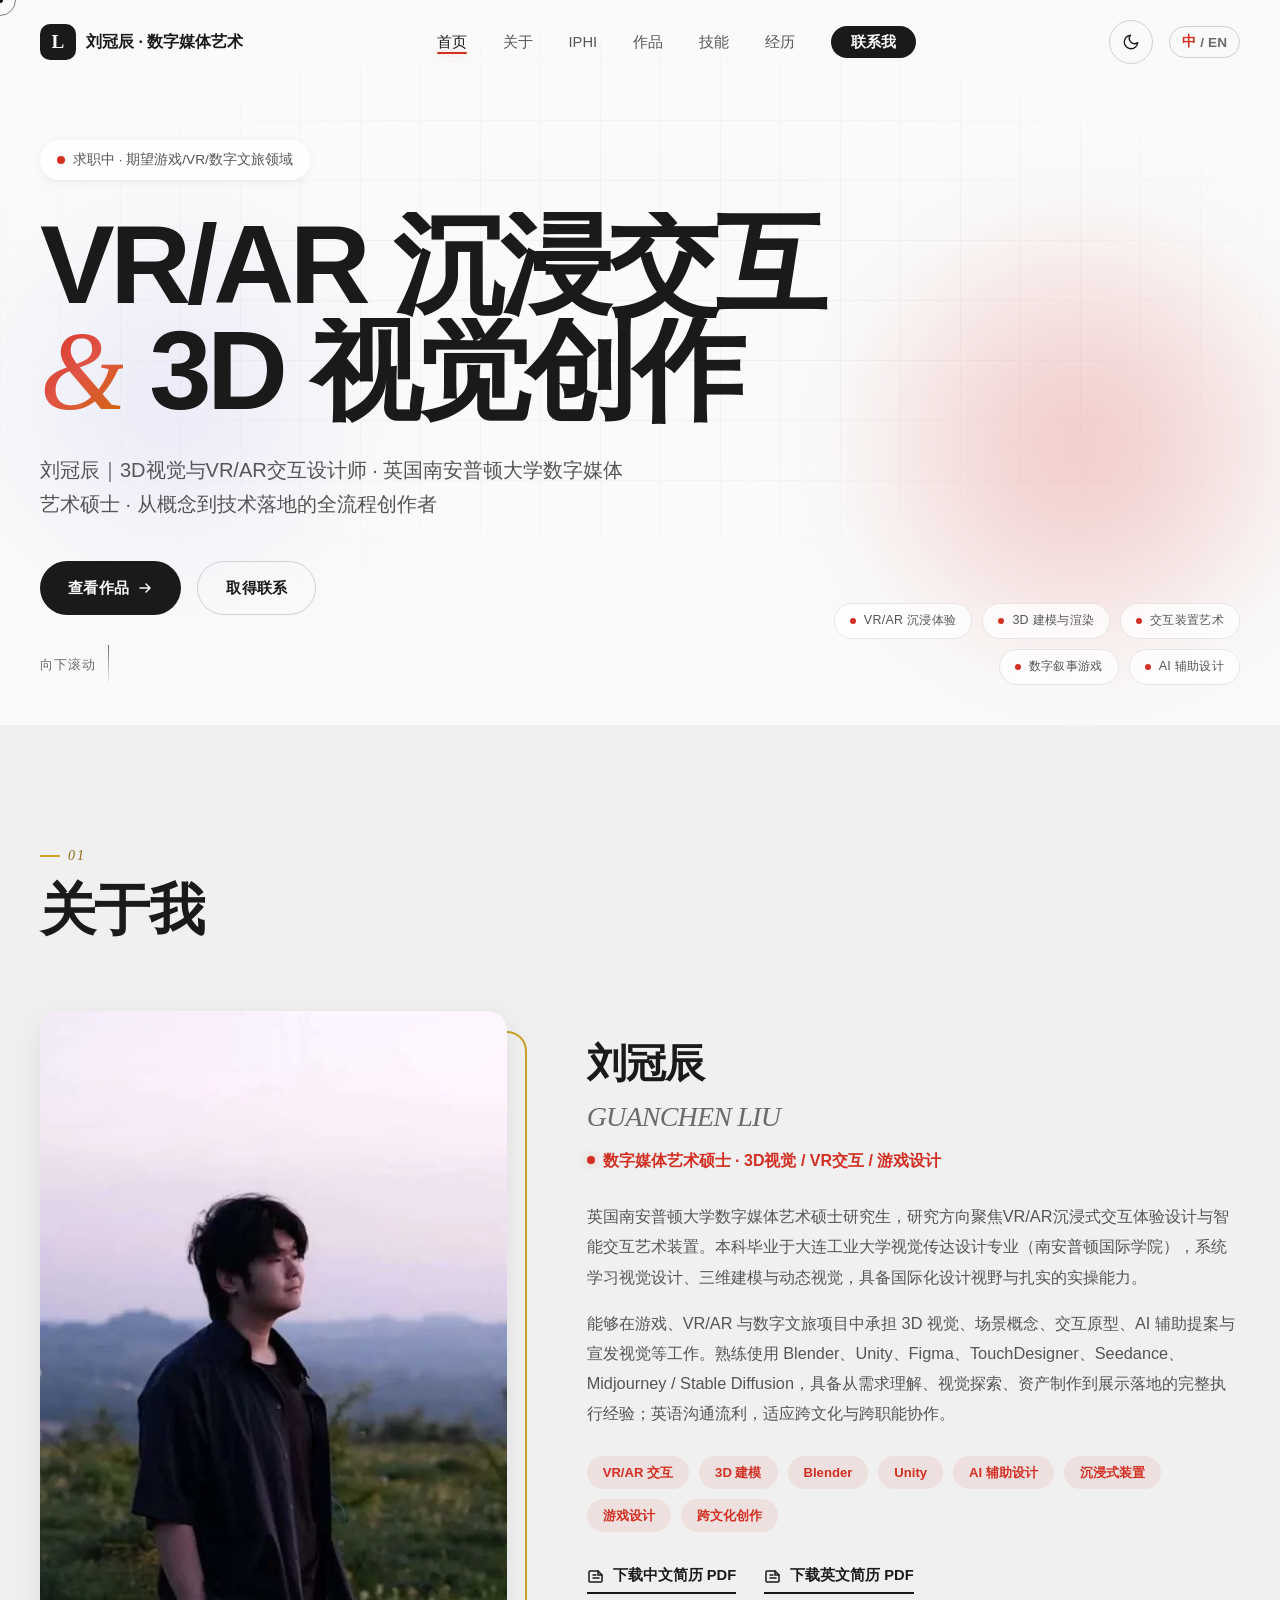
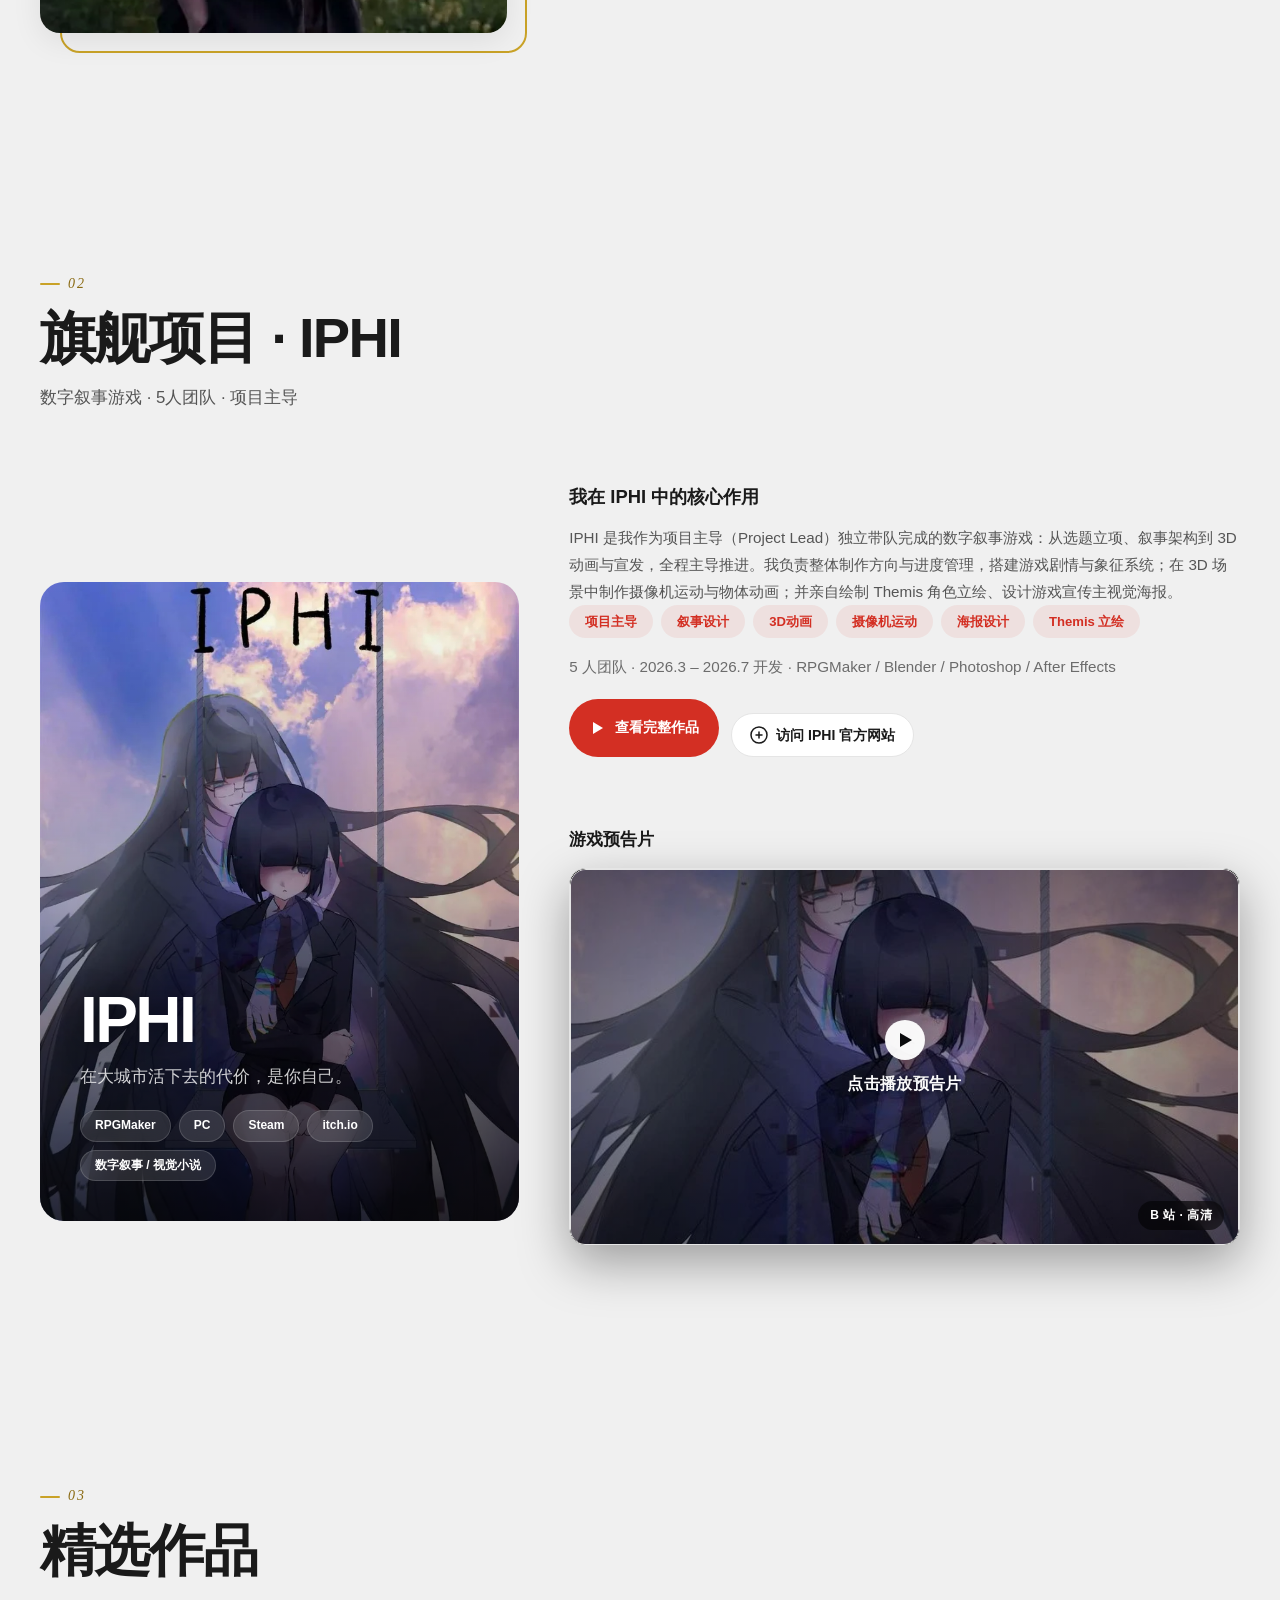
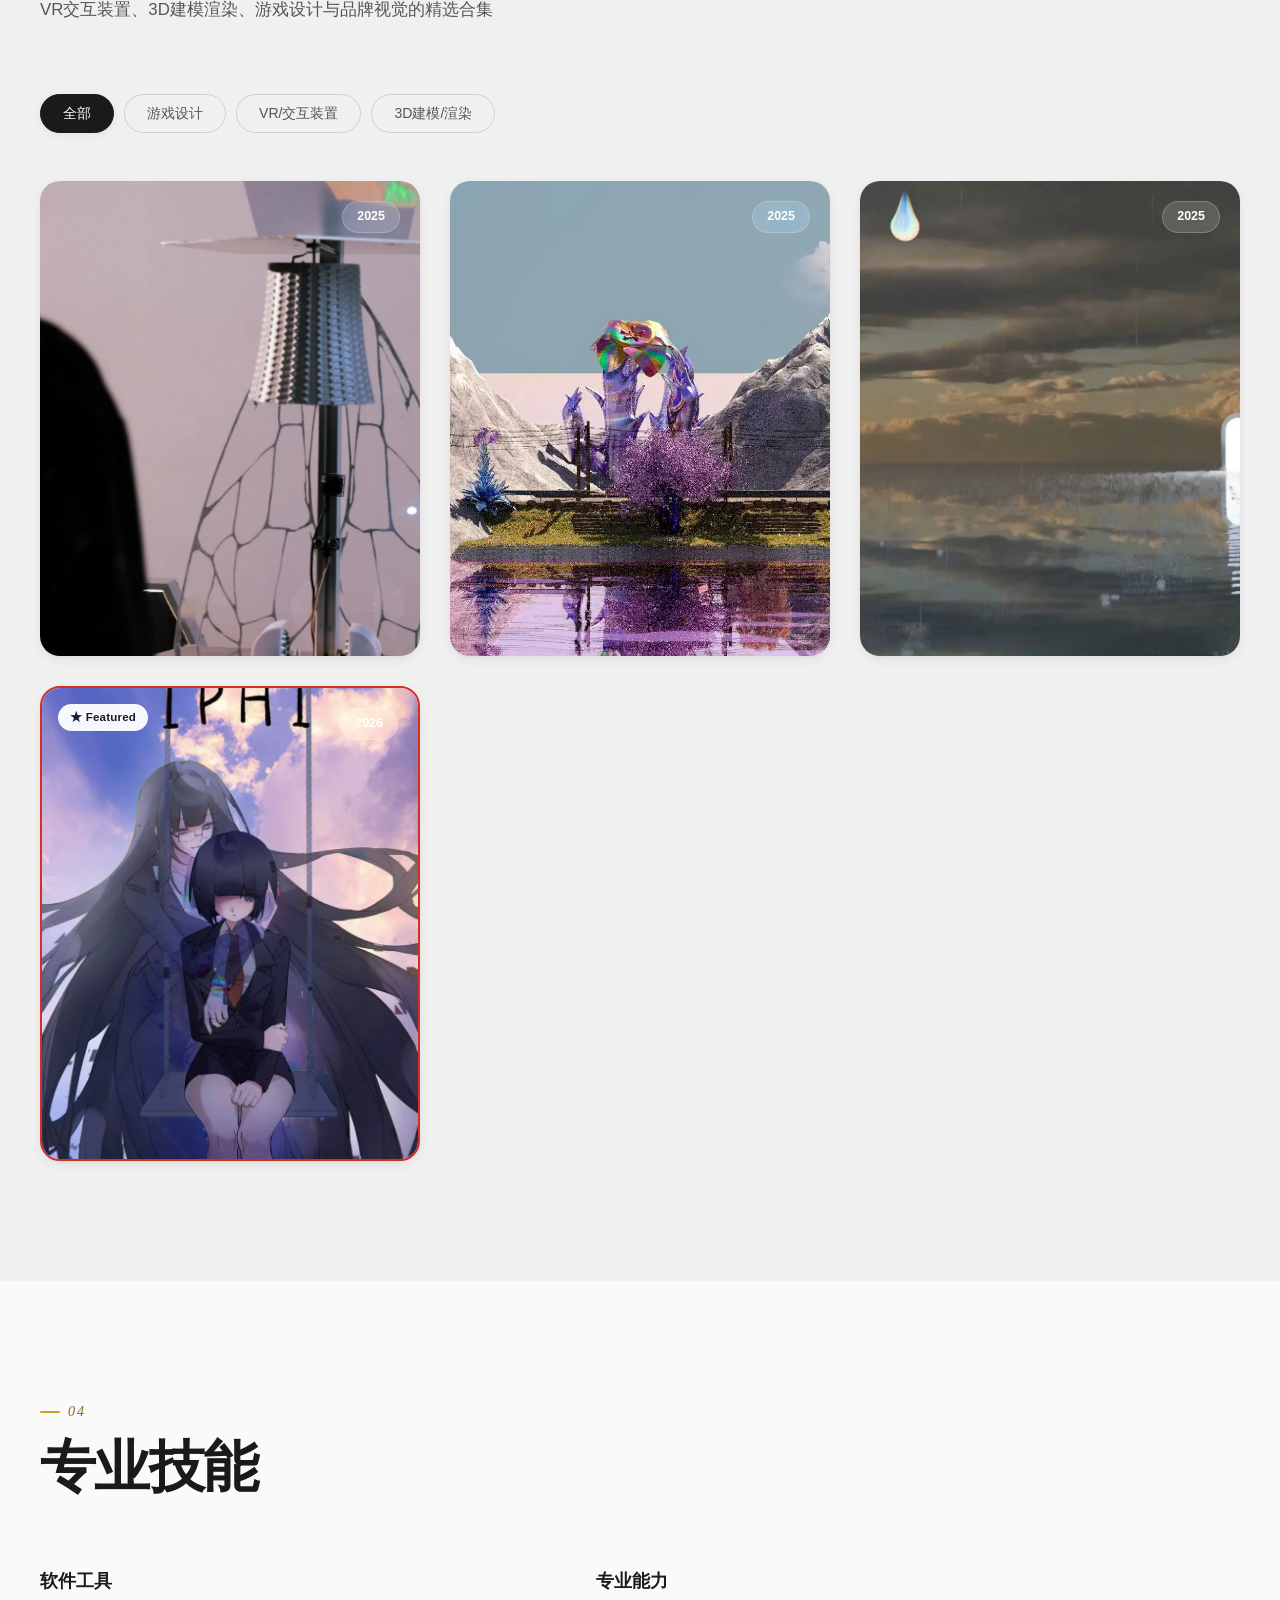
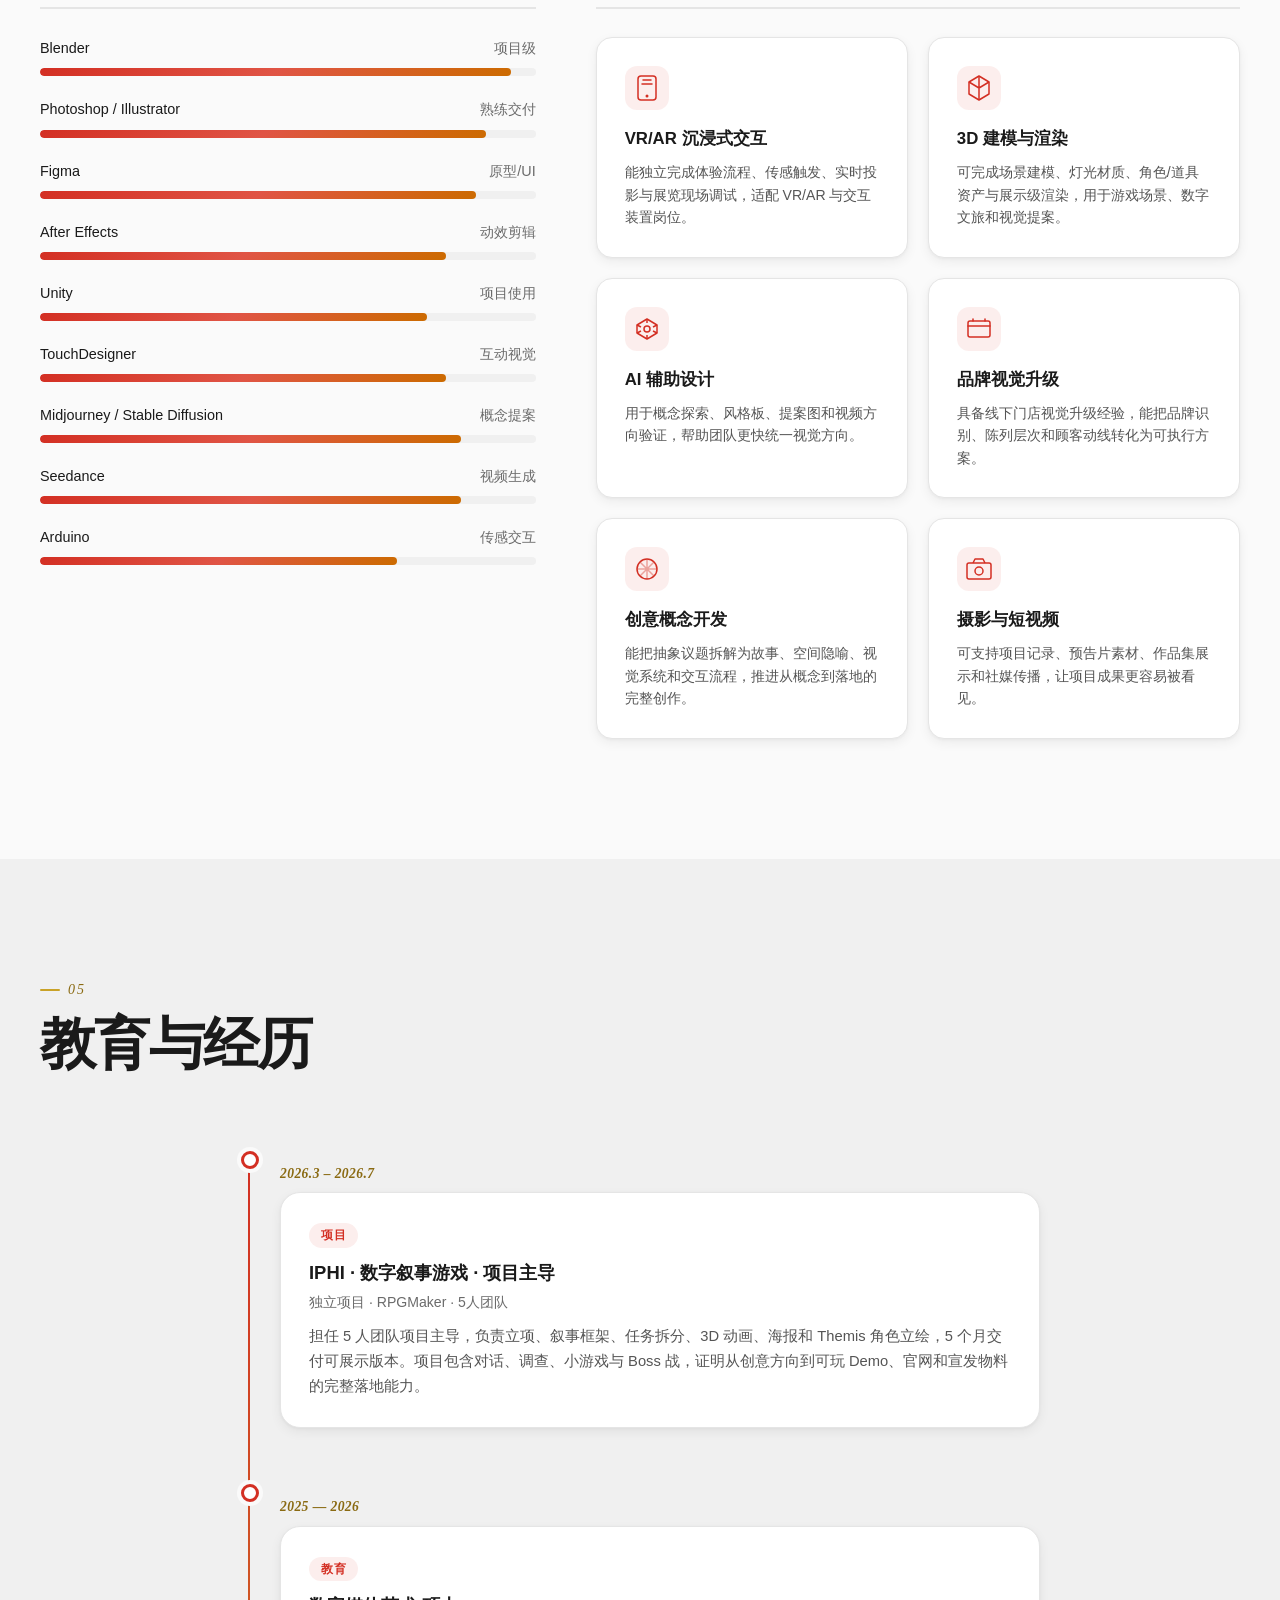
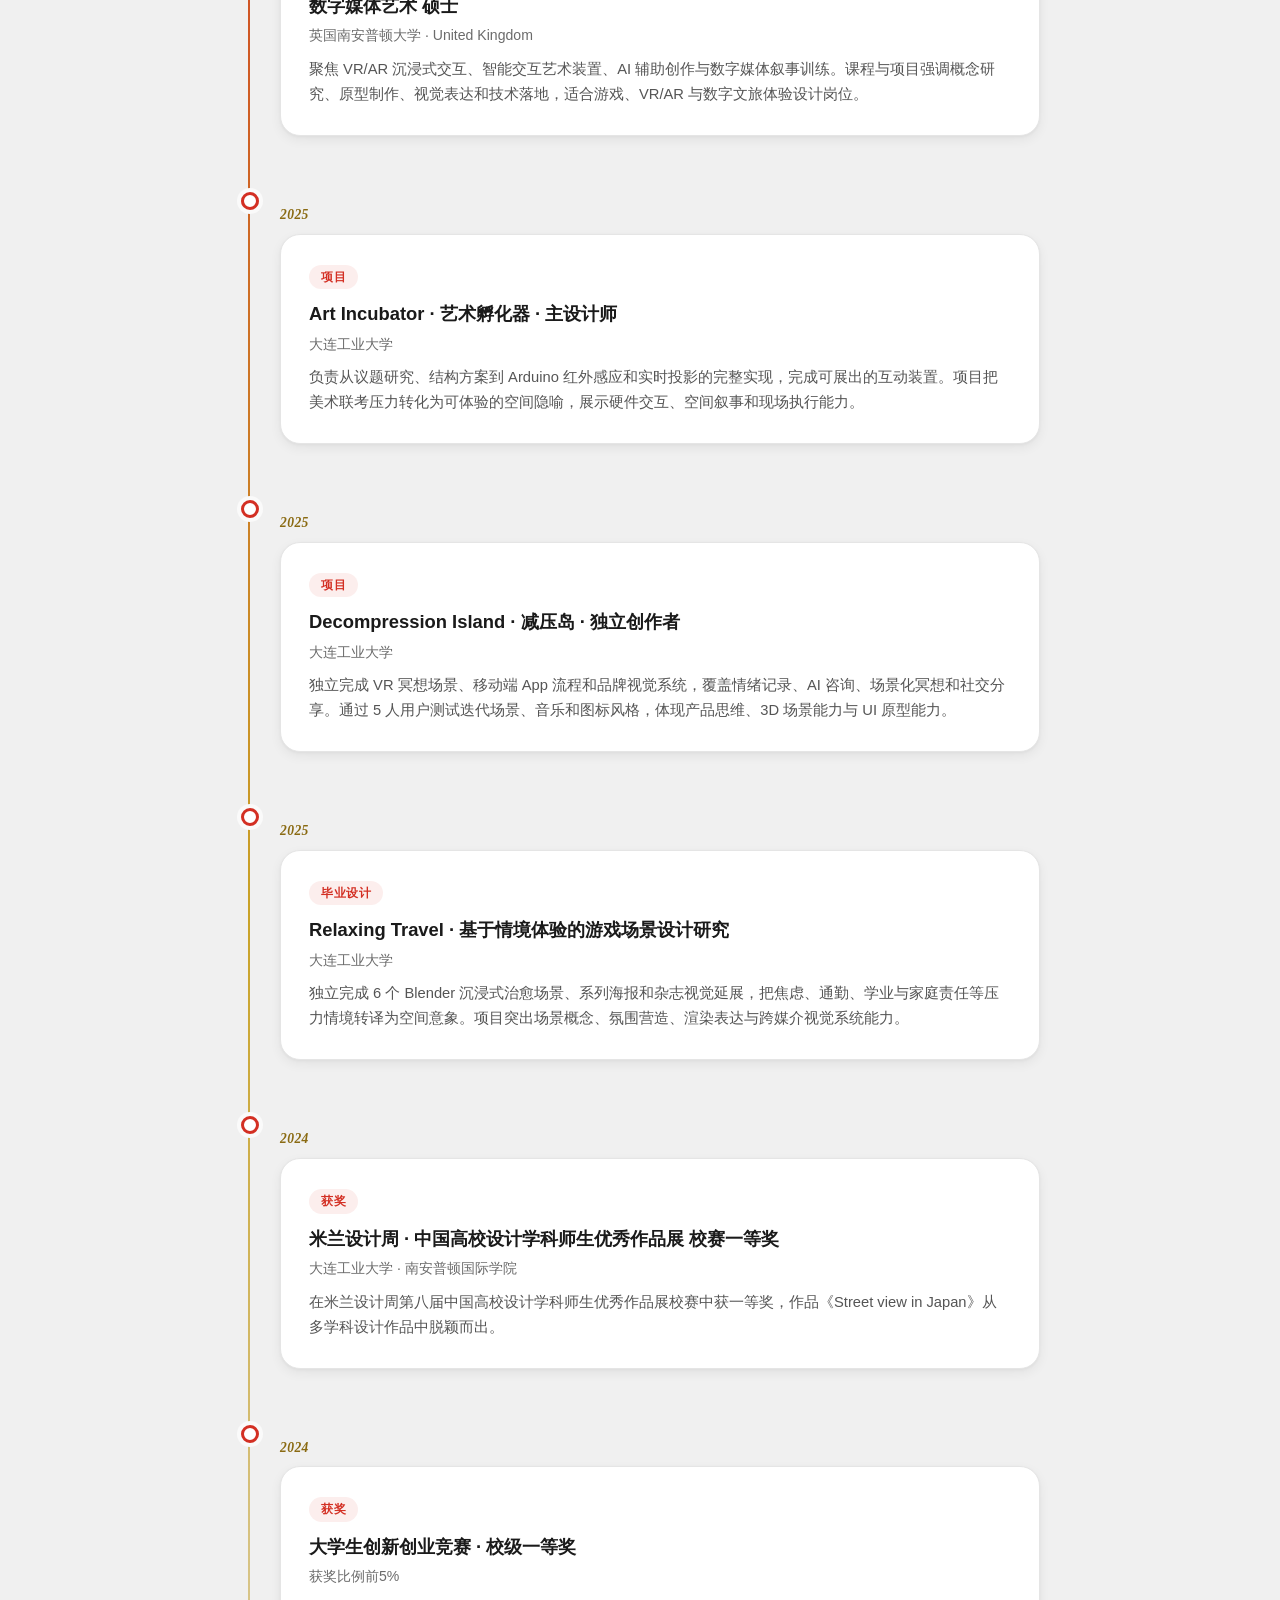
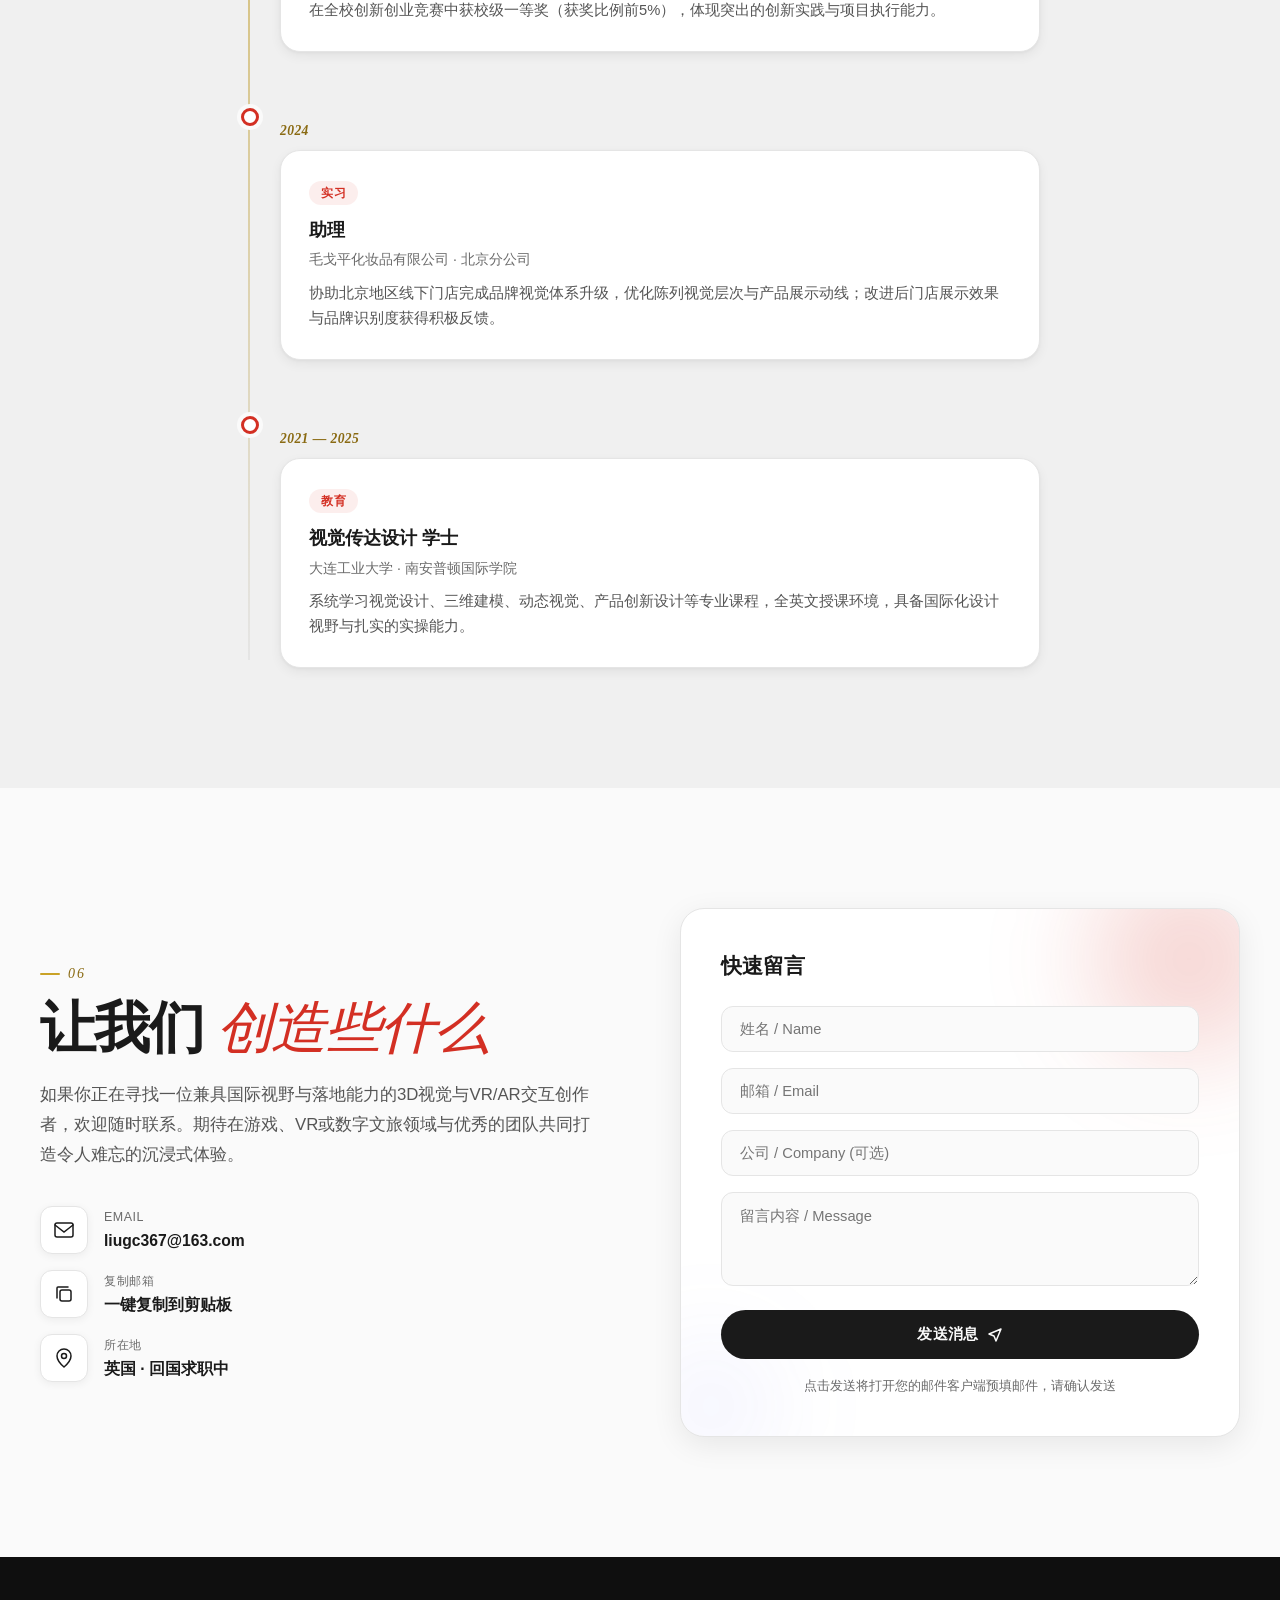
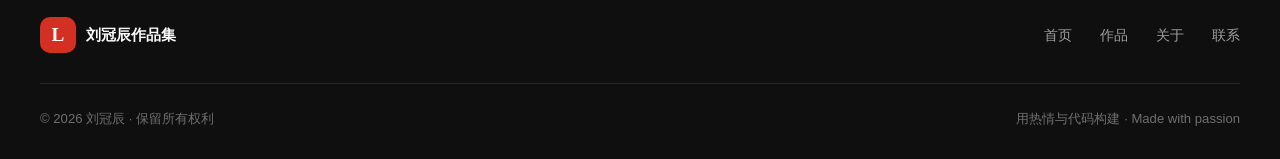
==== commit 4ad428d9: "精简经历文案去掉门店数量与量化数据；忽略 PDF 生成产物与临时目录" ====
--- a/index.html
+++ b/index.html
@@ -514,7 +514,7 @@
                                 <svg width="28" height="28" viewBox="0 0 28 28" fill="none"><rect x="3" y="6" width="22" height="16" rx="2" stroke="currentColor" stroke-width="1.5"/><path d="M3 11h22M8 6V4M20 6V4" stroke="currentColor" stroke-width="1.5" stroke-linecap="round"/></svg>
                             </div>
                             <h4 data-zh="品牌视觉升级" data-en="Brand Visual Upgrade">品牌视觉升级</h4>
-                            <p data-zh="有 12 家线下门店视觉升级经验，能把品牌识别、陈列层次和顾客动线转化为可执行方案。" data-en="Experienced in visual upgrades for 12 retail stores, translating brand identity, display hierarchy, and customer flow into executable plans.">有 12 家线下门店视觉升级经验，能把品牌识别、陈列层次和顾客动线转化为可执行方案。</p>
+                            <p data-zh="具备线下门店视觉升级经验，能把品牌识别、陈列层次和顾客动线转化为可执行方案。" data-en="Experienced in retail visual upgrades, translating brand identity, display hierarchy, and customer flow into executable plans.">具备线下门店视觉升级经验，能把品牌识别、陈列层次和顾客动线转化为可执行方案。</p>
                         </div>
                         <div class="skill-card">
                             <div class="skill-card-icon">
@@ -633,10 +633,10 @@
                     <div class="timeline-date">2024</div>
                     <div class="timeline-content">
                         <span class="timeline-tag" data-zh="实习" data-en="Internship">实习</span>
-                        <h3 data-zh="设计助理" data-en="Design Assistant">设计助理</h3>
+                        <h3 data-zh="助理" data-en="Assistant">助理</h3>
                         <p class="timeline-org">毛戈平化妆品有限公司 · 北京分公司</p>
-                        <p data-zh="协助北京地区12家线下门店完成品牌视觉体系升级，优化陈列视觉层次与产品展示动线。改进后重点产品顾客平均停留时长提升约15%，品牌辨识度调研好评率提高22%，有效支撑门店引流与转化。" data-en="Assisted 12 retail stores in Beijing with brand visual system upgrades, optimizing display visual hierarchy and product flow. Post-improvement: average customer dwell time increased ~15%, brand recognition approval rate rose 22%, effectively supporting store traffic and conversion.">
-                            协助北京地区12家线下门店完成品牌视觉体系升级，优化陈列视觉层次与产品展示动线。改进后重点产品顾客平均停留时长提升约15%，品牌辨识度调研好评率提高22%，有效支撑门店引流与转化。
+                        <p data-zh="协助北京地区线下门店完成品牌视觉体系升级，优化陈列视觉层次与产品展示动线；改进后门店展示效果与品牌识别度获得积极反馈。" data-en="Assisted retail stores in Beijing with brand visual system upgrades, optimizing display hierarchy and product flow; the improved store presentation and brand recognition received positive feedback.">
+                            协助北京地区线下门店完成品牌视觉体系升级，优化陈列视觉层次与产品展示动线；改进后门店展示效果与品牌识别度获得积极反馈。
                         </p>
                     </div>
                 </div>
